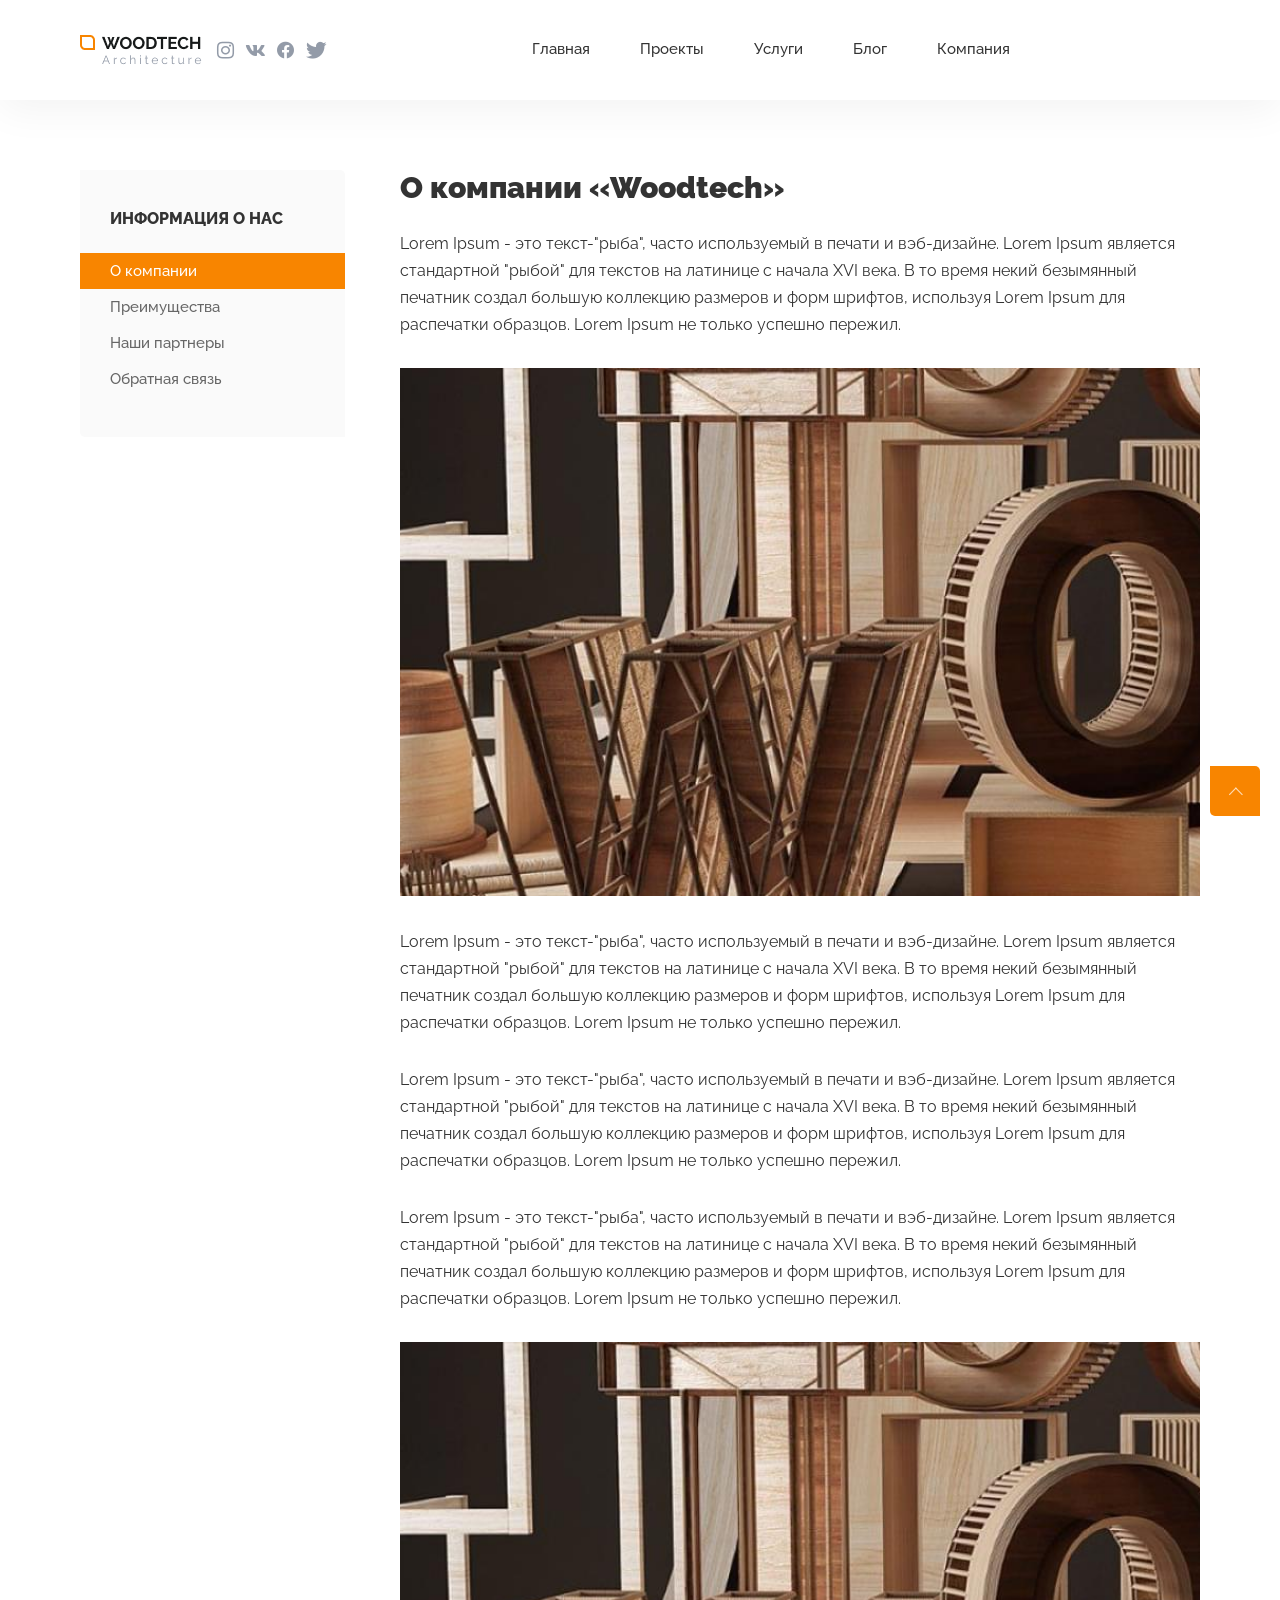
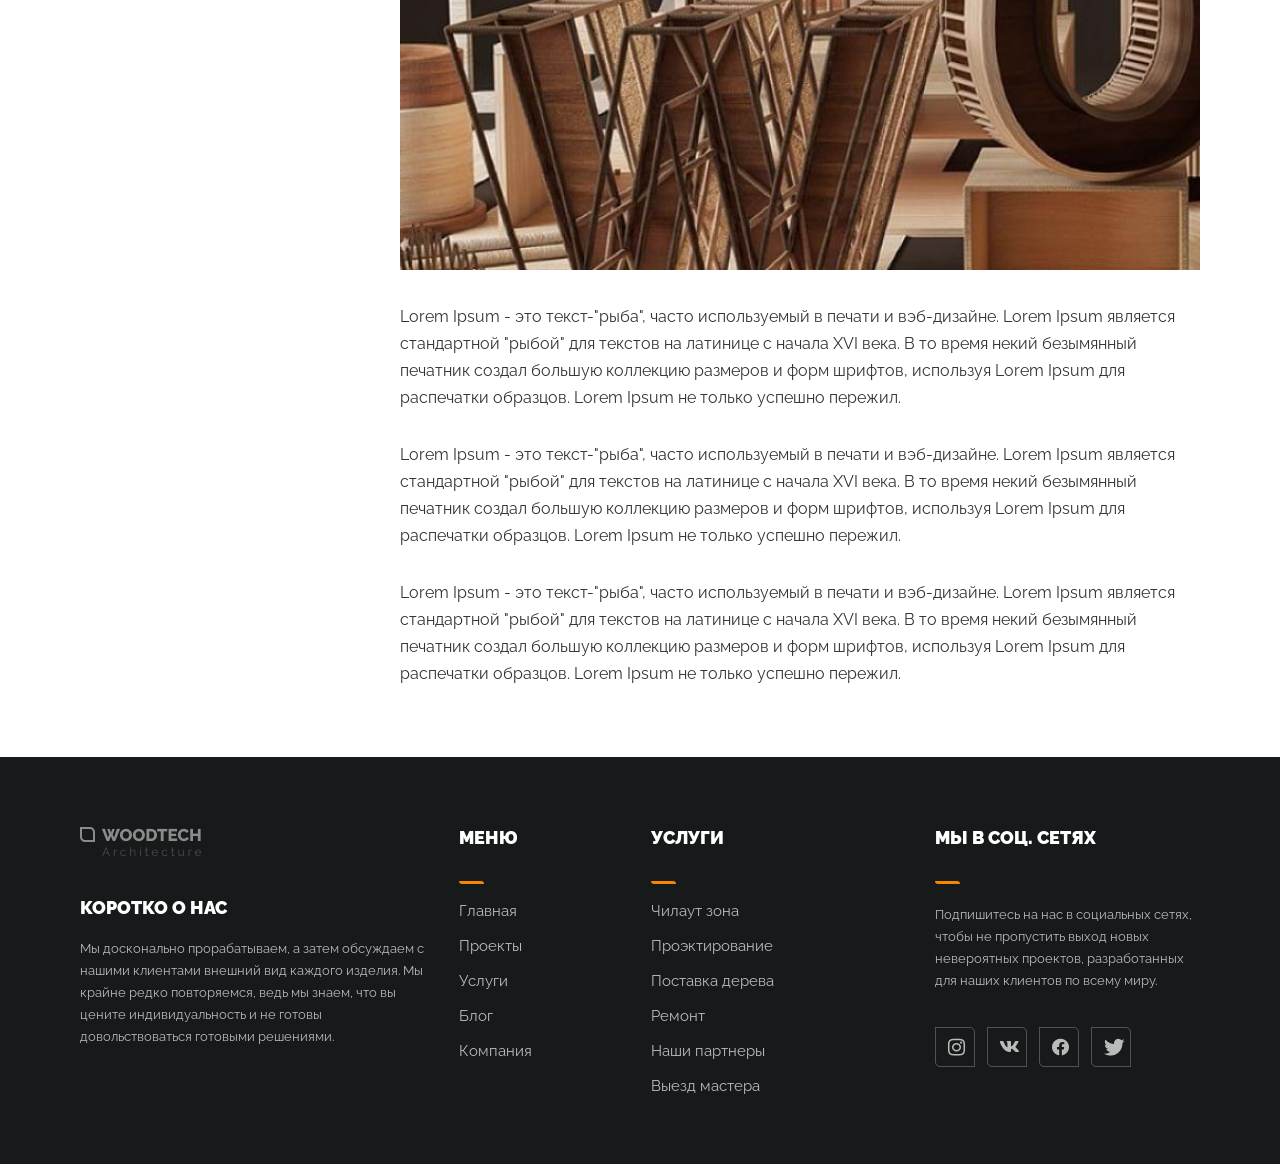
==== about.html @ ebb29dba "Add site" ====
<!DOCTYPE html>
<html lang="ru">

<head>
	<title>О компании</title>
	<meta charset="UTF-8">
	<meta name="format-detection" content="telephone=no">
	<!-- <style>body{opacity: 0;}</style> -->
	<link rel="stylesheet" href="css/style.min.css?_v=20220413204821">
	<link rel="shortcut icon" href="favicon.ico">
	<!-- <meta name="robots" content="noindex, nofollow"> -->
	<meta name="viewport" content="width=device-width, initial-scale=1.0">
</head>

<body>
	<div class="wrapper">
		<header class="header--white">
			<div class="header__container">

				<div class="header__menu menu-header">

					<a href="home.html" class="menu-header__logo">
						<!--<img src="img/logo.png" alt="logo">-->
					</a>

					<nav data-da=".menu__body, 768" class="menu-header__body">
						<ul class="menu-header__list">
							<li><a href="home.html" class="menu-header__link">Главная</a></li>
							<li><a href="project.html" class="menu-header__link">Проекты</a></li>
							<li><a href="services.html" class="menu-header__link">Услуги</a></li>
							<li><a href="blog.html" class="menu-header__link">Блог</a></li>
							<li><a href="about.html" class="menu-header__link">Компания</a></li>
						</ul>
					</nav>

					<div data-da=".menu__body, 479" class="menu-header__social social-menu">
						<a href="#no-scroll" class="social-menu__item _icon-instagram"></a>
						<a href="#no-scroll" class="social-menu__item _icon-vk"></a>
						<a href="#no-scroll" class="social-menu__item _icon-fb"></a>
						<a href="#no-scroll" class="social-menu__item _icon-twit"></a>
					</div>

					<nav class="menu">
						<button type="button" class="menu__burger burger-menu"><span></span></button>
						<div class="menu__body"></div>
					</nav>

				</div>

			</div>
		</header>
		<main class="page page-about">

			<div class="page-about__container _container">

				<div class="page-about__body body-about">

					<aside class="body-about__sidebar sidebar">
						<h3 class="sidebar__title">Информация о нас</h3>
						<ul class="sidebar__list">
							<li class="sidebar__item sidebar__item--active">
								<a href="#no-scroll" class="sidebar__link">О компании</a>
							</li>
							<li class="sidebar__item">
								<a href="benefits.html" class="sidebar__link">Преимущества</a>
							</li>
							<li class="sidebar__item">
								<a href="partners.html" class="sidebar__link">Наши партнеры</a>
							</li>
							<li class="sidebar__item">
								<a href="contacts.html" class="sidebar__link">Обратная связь</a>
							</li>
						</ul>
					</aside>

					<div class="body-about__content content-about">
						<h2 class="content-about__title title">О компании «Woodtech»</h2>
						<p class="content-about__text">
							Lorem Ipsum - это текст-"рыба", часто используемый в печати и вэб-дизайне. Lorem Ipsum является
							стандартной "рыбой" для
							текстов на латинице с начала XVI века. В то время некий безымянный печатник создал большую
							коллекцию размеров и форм
							шрифтов, используя Lorem Ipsum для распечатки образцов. Lorem Ipsum не только успешно пережил.
						</p>
						<div class="content-about__box-img-ibg">
							<img src="img/page-about/01.jpg" alt="photo" class="content-about__img">
						</div>
						<p class="content-about__text">
							Lorem Ipsum - это текст-"рыба", часто используемый в печати и вэб-дизайне. Lorem Ipsum является
							стандартной "рыбой" для
							текстов на латинице с начала XVI века. В то время некий безымянный печатник создал большую
							коллекцию размеров и форм
							шрифтов, используя Lorem Ipsum для распечатки образцов. Lorem Ipsum не только успешно пережил.
						</p>
						<p class="content-about__text">
							Lorem Ipsum - это текст-"рыба", часто используемый в печати и вэб-дизайне. Lorem Ipsum является
							стандартной "рыбой" для
							текстов на латинице с начала XVI века. В то время некий безымянный печатник создал большую
							коллекцию размеров и форм
							шрифтов, используя Lorem Ipsum для распечатки образцов. Lorem Ipsum не только успешно пережил.
						</p>
						<p class="content-about__text">
							Lorem Ipsum - это текст-"рыба", часто используемый в печати и вэб-дизайне. Lorem Ipsum является
							стандартной "рыбой" для
							текстов на латинице с начала XVI века. В то время некий безымянный печатник создал большую
							коллекцию размеров и форм
							шрифтов, используя Lorem Ipsum для распечатки образцов. Lorem Ipsum не только успешно пережил.
						</p>
						<div class="content-about__box-img-ibg">
							<img src="img/page-about/01.jpg" alt="photo" class="content-about__img">
						</div>
						<p class="content-about__text">
							Lorem Ipsum - это текст-"рыба", часто используемый в печати и вэб-дизайне. Lorem Ipsum является
							стандартной "рыбой" для
							текстов на латинице с начала XVI века. В то время некий безымянный печатник создал большую
							коллекцию размеров и форм
							шрифтов, используя Lorem Ipsum для распечатки образцов. Lorem Ipsum не только успешно пережил.
						</p>
						<p class="content-about__text">
							Lorem Ipsum - это текст-"рыба", часто используемый в печати и вэб-дизайне. Lorem Ipsum является
							стандартной "рыбой" для
							текстов на латинице с начала XVI века. В то время некий безымянный печатник создал большую
							коллекцию размеров и форм
							шрифтов, используя Lorem Ipsum для распечатки образцов. Lorem Ipsum не только успешно пережил.
						</p>
						<p class="content-about__text">
							Lorem Ipsum - это текст-"рыба", часто используемый в печати и вэб-дизайне. Lorem Ipsum является
							стандартной "рыбой" для
							текстов на латинице с начала XVI века. В то время некий безымянный печатник создал большую
							коллекцию размеров и форм
							шрифтов, используя Lorem Ipsum для распечатки образцов. Lorem Ipsum не только успешно пережил.
						</p>
					</div>

				</div>

			</div>

		</main>
		<footer class="footer">
			<div class="footer__container">

				<div class="footer__body">

					<div class="footer__content content-footer">
						<a href="home.html" class="content-footer__logo">
							<img src="img/footer/footer-logo.png" alt="logo">
						</a>
						<h3 class="content-footer__title footer-title">
							<a href="about.html" class="content-footer__link">Коротко о нас</a>
						</h3>
						<p class="content-footer__text">
							Мы досконально прорабатываем, а затем обсуждаем с нашими клиентами внешний вид каждого изделия. Мы крайне
							редко повторяемся, ведь мы знаем, что вы цените индивидуальность и не готовы довольствоваться готовыми
							решениями.
						</p>
					</div>

					<div class="footer__menu-block menu-block-footer">
						<div class="menu-block-footer__item item-menu-footer">
							<div data-spollers="992" class="item-menu-footer__spoller spoller-item-footer">

								<div class="spoller-item-footer__item">
									<button class="spoller-item-footer__title footer-title title-decor _icon-arrow-left" type="button" data-spoller>Меню</button>
									<div class="spoller-item-footer__body">

										<nav class="menu-footer">
											<ul class="menu-footer__list">
												<li class="menu-footer__item">
													<a href="home.html" class="menu-footer__link">Главная</a>
												</li>
												<li class="menu-footer__item">
													<a href="project.html" class="menu-footer__link">Проекты</a>
												</li>
												<li class="menu-footer__item">
													<a href="services.html" class="menu-footer__link">Услуги</a>
												</li>
												<li class="menu-footer__item">
													<a href="blog.html" class="menu-footer__link">Блог</a>
												</li>
												<li class="menu-footer__item">
													<a href="about.html" class="menu-footer__link">Компания</a>
												</li>
											</ul>
										</nav>

									</div>
								</div>

								<div class="spoller-item-footer__item">
									<button class="spoller-item-footer__title footer-title title-decor _icon-arrow-left" type="button" data-spoller>Услуги</button>
									<div class="spoller-item-footer__body">

										<nav class="menu-footer">
											<ul class="menu-footer__list">
												<li class="menu-footer__item">
													<a href="readingArea.html" class="menu-footer__link">
														Чилаут зона
													</a>
												</li>
												<li class="menu-footer__item">
													<a href="project.html" class="menu-footer__link">
														Проэктирование
													</a>
												</li>
												<li class="menu-footer__item">
													<a href="#no-scroll" class="menu-footer__link">
														Поставка дерева
													</a>
												</li>
												<li class="menu-footer__item">
													<a href="#no-scroll" class="menu-footer__link">
														Ремонт
													</a>
												</li>
												<li class="menu-footer__item">
													<a href="partners.html" class="menu-footer__link">
														Наши партнеры
													</a>
												</li>
												<li class="menu-footer__item">
													<a href="contacts.html" class="menu-footer__link">
														Выезд мастера
													</a>
												</li>
											</ul>
										</nav>

									</div>
								</div>

							</div>
						</div>
					</div>

					<div class="footer__social social-footer">
						<h3 class="social-footer__title footer-title title-decor">
							<a class="social-footer__link" href="#no-scroll">Мы в соц. сетях</a>
						</h3>
						<p class="social-footer__text">
							Подпишитесь на нас в социальных сетях, чтобы не пропустить выход новых невероятных проектов, разработанных для наших клиентов по всему миру.
						</p>
						<ul class="social-footer__list">
							<li class="social-footer__item">
								<a href="#no-scroll" class="social-footer__link _icon-instagram"></a>
							</li>
							<li class="social-footer__item">
								<a href="#no-scroll" class="social-footer__link _icon-vk"></a>
							</li>
							<li class="social-footer__item">
								<a href="#no-scroll" class="social-footer__link _icon-fb"></a>
							</li>
							<li class="social-footer__item">
								<a href="#no-scroll" class="social-footer__link _icon-twit"></a>
							</li>
						</ul>
					</div>

				</div>

			</div>

			<div class="footer__scroll">
				<a data-goto=".header, .header--white" data-goto-speed="1000" href="#no-scroll" class="scroll-up _icon-arrow-left"></a>
			</div>
		</footer>
	</div>
	<!-- 
<div id="popup" aria-hidden="true" class="popup">
	<div class="popup__wrapper">
		<div class="popup__content">
			<button data-close type="button" class="popup__close">Закрыть</button>
			<div class="popup__text">
			</div>
		</div>
	</div>
</div>
 -->

	<script src="js/app.min.js?_v=20220413204821"></script>
</body>

</html>
---- css/style.min.css ----
@charset "UTF-8";@import url(https://fonts.googleapis.com/css?family=Raleway:300,regular,500,600,700,800,900&display=swap);@import url(https://fonts.googleapis.com/css?family=Roboto:300,700&display=swap);@font-face{font-family:icons;font-display:swap;src:url(../fonts/icons.woff2) format("woff2"),url(../fonts/icons.woff) format("woff");font-weight:400;font-style:normal}.breadcrumbs__list a+span::after,[class*=_icon-]:before{font-family:icons;font-style:normal;font-weight:400;font-variant:normal;text-transform:none;line-height:1;-webkit-font-smoothing:antialiased;-moz-osx-font-smoothing:grayscale}[class*=_icon-]:before{display:block}._icon-arrow-left:before{content:"\e900"}._icon-fb:before{content:"\e901";font-size:1.125rem}._icon-instagram:before{content:"\e902";font-size:1.125rem}._icon-location:before{content:"\e903"}._icon-twit:before{content:"\e904";font-size:1.125rem}._icon-vk:before{content:"\e905";font-size:.6875rem}*{padding:0;margin:0;border:0}*,:after,:before{-webkit-box-sizing:border-box;box-sizing:border-box}body,html{height:100%;min-width:320px}body{color:#333;line-height:1;font-family:Raleway;font-size:.9375rem;-ms-text-size-adjust:100%;-moz-text-size-adjust:100%;-webkit-text-size-adjust:100%;-webkit-font-smoothing:antialiased;-moz-osx-font-smoothing:grayscale}button,input,textarea{font-family:Raleway;font-size:inherit}button{cursor:pointer;color:inherit;background-color:inherit}a{color:inherit}a:link,a:visited{text-decoration:none}a:hover{text-decoration:none}ul li{list-style:none}img{vertical-align:top}h1,h2,h3,h4,h5,h6{font-weight:inherit;font-size:inherit}body{font-weight:400}.lock body{overflow:hidden;-ms-touch-action:none;touch-action:none}.wrapper{min-height:100%;display:-webkit-box;display:-ms-flexbox;display:flex;-webkit-box-orient:vertical;-webkit-box-direction:normal;-ms-flex-direction:column;flex-direction:column;overflow:hidden}.wrapper>main{-webkit-box-flex:1;-ms-flex:1 1 auto;flex:1 1 auto}.wrapper>*{min-width:0}[class*=__container]{max-width:70rem;-webkit-box-sizing:content-box;box-sizing:content-box;margin:0 auto;padding:0 .9375rem}.noUi-target,.noUi-target *{-webkit-touch-callout:none;-webkit-tap-highlight-color:transparent;-webkit-user-select:none;-ms-touch-action:none;touch-action:none;-ms-user-select:none;-moz-user-select:none;user-select:none;-webkit-box-sizing:border-box;box-sizing:border-box}.noUi-target{position:relative}.noUi-base,.noUi-connects{width:100%;height:100%;position:relative;z-index:1}.noUi-connects{overflow:hidden;z-index:0}.noUi-connect,.noUi-origin{will-change:transform;position:absolute;z-index:1;top:0;right:0;height:100%;width:100%;-ms-transform-origin:0 0;-webkit-transform-origin:0 0;-webkit-transform-style:preserve-3d;transform-origin:0 0;-webkit-transform-style:flat;transform-style:flat}.noUi-txt-dir-rtl.noUi-horizontal .noUi-origin{left:0;right:auto}.noUi-vertical .noUi-origin{top:-100%;width:0}.noUi-horizontal .noUi-origin{height:0}.noUi-handle{-webkit-backface-visibility:hidden;backface-visibility:hidden;position:absolute}.noUi-touch-area{height:100%;width:100%}.noUi-state-tap .noUi-connect,.noUi-state-tap .noUi-origin{-webkit-transition:-webkit-transform .3s;transition:-webkit-transform .3s;-o-transition:transform .3s;transition:transform .3s;transition:transform .3s,-webkit-transform .3s}.noUi-state-drag *{cursor:inherit!important}.noUi-horizontal{height:18px}.noUi-horizontal .noUi-handle{width:34px;height:28px;right:-17px;top:-6px}.noUi-vertical{width:18px}.noUi-vertical .noUi-handle{width:28px;height:34px;right:-6px;bottom:-17px}.noUi-txt-dir-rtl.noUi-horizontal .noUi-handle{left:-17px;right:auto}.noUi-target{background:#fafafa;border-radius:4px;border:1px solid #d3d3d3;-webkit-box-shadow:inset 0 1px 1px #f0f0f0,0 3px 6px -5px #bbb;box-shadow:inset 0 1px 1px #f0f0f0,0 3px 6px -5px #bbb}.noUi-connects{border-radius:3px}.noUi-connect{background:#3fb8af}.noUi-draggable{cursor:ew-resize}.noUi-vertical .noUi-draggable{cursor:ns-resize}.noUi-handle{border:1px solid #d9d9d9;border-radius:3px;background:#fff;cursor:default;-webkit-box-shadow:inset 0 0 1px #fff,inset 0 1px 7px #ebebeb,0 3px 6px -3px #bbb;box-shadow:inset 0 0 1px #fff,inset 0 1px 7px #ebebeb,0 3px 6px -3px #bbb}.noUi-active{-webkit-box-shadow:inset 0 0 1px #fff,inset 0 1px 7px #ddd,0 3px 6px -3px #bbb;box-shadow:inset 0 0 1px #fff,inset 0 1px 7px #ddd,0 3px 6px -3px #bbb}.noUi-handle:after,.noUi-handle:before{content:"";display:block;position:absolute;height:14px;width:1px;background:#e8e7e6;left:14px;top:6px}.noUi-handle:after{left:17px}.noUi-vertical .noUi-handle:after,.noUi-vertical .noUi-handle:before{width:14px;height:1px;left:6px;top:14px}.noUi-vertical .noUi-handle:after{top:17px}[disabled] .noUi-connect{background:#b8b8b8}[disabled] .noUi-handle,[disabled].noUi-handle,[disabled].noUi-target{cursor:not-allowed}.noUi-pips,.noUi-pips *{-webkit-box-sizing:border-box;box-sizing:border-box}.noUi-pips{position:absolute;color:#999}.noUi-value{position:absolute;white-space:nowrap;text-align:center}.noUi-value-sub{color:#ccc;font-size:10px}.noUi-marker{position:absolute;background:#ccc}.noUi-marker-sub{background:#aaa}.noUi-marker-large{background:#aaa}.noUi-pips-horizontal{padding:10px 0;height:80px;top:100%;left:0;width:100%}.noUi-value-horizontal{-webkit-transform:translate(-50%,50%);-ms-transform:translate(-50%,50%);transform:translate(-50%,50%)}.noUi-rtl .noUi-value-horizontal{-webkit-transform:translate(50%,50%);-ms-transform:translate(50%,50%);transform:translate(50%,50%)}.noUi-marker-horizontal.noUi-marker{margin-left:-1px;width:2px;height:5px}.noUi-marker-horizontal.noUi-marker-sub{height:10px}.noUi-marker-horizontal.noUi-marker-large{height:15px}.noUi-pips-vertical{padding:0 10px;height:100%;top:0;left:100%}.noUi-value-vertical{-webkit-transform:translate(0,-50%);-ms-transform:translate(0,-50%);transform:translate(0,-50%);padding-left:25px}.noUi-rtl .noUi-value-vertical{-webkit-transform:translate(0,50%);-ms-transform:translate(0,50%);transform:translate(0,50%)}.noUi-marker-vertical.noUi-marker{width:5px;height:2px;margin-top:-1px}.noUi-marker-vertical.noUi-marker-sub{width:10px}.noUi-marker-vertical.noUi-marker-large{width:15px}.noUi-tooltip{display:block;position:absolute;border:1px solid #d9d9d9;border-radius:3px;background:#fff;color:#000;padding:5px;text-align:center;white-space:nowrap}.noUi-horizontal .noUi-tooltip{-webkit-transform:translate(-50%,0);-ms-transform:translate(-50%,0);transform:translate(-50%,0);left:50%;bottom:120%}.noUi-vertical .noUi-tooltip{-webkit-transform:translate(0,-50%);-ms-transform:translate(0,-50%);transform:translate(0,-50%);top:50%;right:120%}.noUi-horizontal .noUi-origin>.noUi-tooltip{-webkit-transform:translate(50%,0);-ms-transform:translate(50%,0);transform:translate(50%,0);left:auto;bottom:10px}.noUi-vertical .noUi-origin>.noUi-tooltip{-webkit-transform:translate(0,-18px);-ms-transform:translate(0,-18px);transform:translate(0,-18px);top:auto;right:28px}[data-showmore-button] span:last-child{display:none}._showmore-active [data-showmore-button] span{display:none}._showmore-active [data-showmore-button] span:last-child{display:block}[class*=-ibg]{position:relative}[class*=-ibg] img{position:absolute;width:100%;height:100%;top:0;left:0;-o-object-fit:cover;object-fit:cover}[class*=-ibg_contain] img{-o-object-fit:contain;object-fit:contain}._watcher-view.content-readArea__title{-webkit-transition:all 1s ease 0s;-o-transition:all 1s ease 0s;transition:all 1s ease 0s;-webkit-transform:translate(0,0);-ms-transform:translate(0,0);transform:translate(0,0);opacity:1}.body-content__text,.info-executor,.summary-executor{-webkit-transition:all 1s ease 0s;-o-transition:all 1s ease 0s;transition:all 1s ease 0s;-webkit-transform:translate(0,100px);-ms-transform:translate(0,100px);transform:translate(0,100px);opacity:0}._watcher-view.body-content__text,._watcher-view.info-executor,._watcher-view.summary-executor{-webkit-transition:all 1s ease 0s;-o-transition:all 1s ease 0s;transition:all 1s ease 0s;-webkit-transform:translate(0,0);-ms-transform:translate(0,0);transform:translate(0,0);opacity:1}.dots{display:-webkit-box;display:-ms-flexbox;display:flex}.dots span{width:.3125rem;height:.3125rem;border-radius:50%;background-color:#f88500}.dots span:not(:last-child){margin:0 .625rem 0 0}.date-blog{display:inline-block;position:absolute;top:10px;left:10px;padding:.3125rem .625rem;border-radius:0 .3125rem 0 .3125rem;background-color:#f88500;color:#fff}.footer-title{font-size:1.125rem;line-height:1.1666666667;font-weight:900;text-transform:uppercase;color:#fff;margin-bottom:1.1111111111em}.title-decor{position:relative;padding-bottom:2em}.title-decor::after{content:"";position:absolute;left:0;bottom:0;width:1.5625rem;height:.1875rem;background-color:#f88500;border-radius:0 .3125rem}.scroll-up{position:fixed;z-index:4;background-color:#f88500;right:1.25rem;bottom:9.3198992443%;border-radius:0 .3125rem;display:-webkit-box;display:-ms-flexbox;display:flex;-webkit-box-pack:center;-ms-flex-pack:center;justify-content:center;-webkit-box-align:center;-ms-flex-align:center;align-items:center}.scroll-up:hover._icon-arrow-left::before{-webkit-animation:arrowUp .8s infinite linear;animation:arrowUp .8s infinite linear}@-webkit-keyframes arrowUp{0%{-webkit-transform:rotate(90deg) translate(0,0);transform:rotate(90deg) translate(0,0)}50%{-webkit-transform:rotate(90deg) translate(-5px,0);transform:rotate(90deg) translate(-5px,0)}100%{-webkit-transform:rotate(90deg) translate(0,0);transform:rotate(90deg) translate(0,0)}}@keyframes arrowUp{0%{-webkit-transform:rotate(90deg) translate(0,0);transform:rotate(90deg) translate(0,0)}50%{-webkit-transform:rotate(90deg) translate(-5px,0);transform:rotate(90deg) translate(-5px,0)}100%{-webkit-transform:rotate(90deg) translate(0,0);transform:rotate(90deg) translate(0,0)}}.scroll-up._icon-arrow-left::before{-webkit-transform:rotate(90deg);-ms-transform:rotate(90deg);transform:rotate(90deg)}.breadcrumbs{line-height:2;color:#ccc;white-space:nowrap;overflow:auto}.breadcrumbs__list{display:-webkit-box;display:-ms-flexbox;display:flex}.breadcrumbs__list a+span::after{content:"\e900";display:inline-block;font-size:.5rem;-webkit-transform:rotate(-180deg);-ms-transform:rotate(-180deg);transform:rotate(-180deg);margin:0 1.25em}.breadcrumbs__list span{display:-webkit-box;display:-ms-flexbox;display:flex;-webkit-box-align:center;-ms-flex-align:center;align-items:center}.breadcrumbs__item{display:-webkit-box;display:-ms-flexbox;display:flex}.breadcrumbs__link{font-weight:600}.breadcrumbs__current{font-weight:700;color:#888}.breadcrumbs .breadcrumbs__link{text-decoration:underline}.title{font-size:1.5rem;line-height:1.1666666667;font-weight:900;text-transform:uppercase}.slide-blog{display:-webkit-box;display:-ms-flexbox;display:flex;-webkit-box-orient:vertical;-webkit-box-direction:normal;-ms-flex-direction:column;flex-direction:column;min-height:27.5rem;padding:.9375rem;border:1px solid #eee;border-radius:0 .3125rem}.slide-blog__img-box-ibg{display:block;margin-bottom:1.5333333333em;padding-bottom:64%}.slide-blog__img{border-radius:0 .3125rem}.content-slide-blog{display:-webkit-box;display:-ms-flexbox;display:flex;-webkit-box-orient:vertical;-webkit-box-direction:normal;-ms-flex-direction:column;flex-direction:column;height:100%}.content-slide-blog__title{font-size:1.125rem;line-height:1.2222222222;font-weight:800;text-transform:uppercase;margin-bottom:.9444444444em;-webkit-transition:color .3s ease 0s;-o-transition:color .3s ease 0s;transition:color .3s ease 0s;position:relative;padding-left:.625rem}.content-slide-blog__title::before{content:"";left:0;position:absolute;width:.1875rem;height:100%;background-color:#f88500}.content-slide-blog__text{line-height:1.6;margin-bottom:.3333333333em;-webkit-box-flex:1;-ms-flex:1 1 auto;flex:1 1 auto}.content-slide-blog .content-slide-blog__more{font-weight:800;line-height:1.7333333333;text-decoration:underline;-webkit-transition:color .3s ease 0s;-o-transition:color .3s ease 0s;transition:color .3s ease 0s}.pagination{display:-webkit-box;display:-ms-flexbox;display:flex;-webkit-box-pack:center;-ms-flex-pack:center;justify-content:center;-webkit-box-align:center;-ms-flex-align:center;align-items:center}.pagination__next,.pagination__prev{color:#c4c4c4;line-height:1.2;font-weight:600}.pagination__list{display:-webkit-box;display:-ms-flexbox;display:flex;margin:0 1.5625rem}.pagination__item:not(:last-child){margin:0 .625rem 0 0}.pagination__link{display:-webkit-box;display:-ms-flexbox;display:flex;-webkit-box-pack:center;-ms-flex-pack:center;justify-content:center;-webkit-box-align:center;-ms-flex-align:center;align-items:center;font-family:Roboto;width:2.25rem;height:2.25rem;font-weight:500;color:#666;border-radius:0 .3125rem}.pagination__link--active{background-color:#f88500;color:#fff}.sidebar{display:-webkit-box;display:-ms-flexbox;display:flex;-webkit-box-orient:vertical;-webkit-box-direction:normal;-ms-flex-direction:column;flex-direction:column;-webkit-box-flex:0;-ms-flex:0 0 16.5625rem;flex:0 0 16.5625rem;background-color:#fafafa;border-radius:0 .3125rem;height:13.2489040429%;padding:2.5rem 0}.sidebar__title{font-size:1rem;line-height:1.125;font-weight:800;color:#333;text-transform:uppercase;padding:0 1.875rem;margin-bottom:1.5625em}.sidebar__item{padding:.625rem 1.875rem;color:#666}.sidebar__item--active{color:#fff;background-color:#f88500}.sidebar__link{display:block;line-height:1.0666666667;font-weight:500}.header{z-index:5}.header__menu{padding:.625rem .9375rem;margin:0 -.9375rem;-webkit-box-align:center;-ms-flex-align:center;align-items:center;min-height:6.25rem}.menu-header{display:-webkit-box;display:-ms-flexbox;display:flex;-webkit-box-pack:justify;-ms-flex-pack:justify;justify-content:space-between}.menu-header__logo{width:7.625rem;height:1.875rem;background:url(../img/logo.png) no-repeat center}.menu-header__body{-webkit-box-flex:1;-ms-flex:1 1 auto;flex:1 1 auto}.menu-header__list{display:-webkit-box;display:-ms-flexbox;display:flex;-webkit-box-pack:center;-ms-flex-pack:center;justify-content:center;-ms-flex-wrap:wrap;flex-wrap:wrap;row-gap:.625rem;color:#fff}.menu-header__link{padding:.4375rem .9375rem;font-weight:500;line-height:1.1742857143;-webkit-transition:background-color .3s ease 0s;-o-transition:background-color .3s ease 0s;transition:background-color .3s ease 0s;border-radius:0 .3125rem 0 .3125rem}.menu-header__link--sub{display:none}.menu-header__social{display:-webkit-box;display:-ms-flexbox;display:flex;-webkit-box-flex:0;-ms-flex:0 1 134px;flex:0 1 134px;min-height:2.0625rem;padding:.46875rem .9375rem;color:rgba(255,255,255,.75);background-color:rgba(196,196,196,.25);border-radius:4.375rem;-webkit-box-align:center;-ms-flex-align:center;align-items:center;gap:.75rem}.burger-menu{display:none}.header--white{background-color:#fff;-webkit-box-shadow:0 10px 40px rgba(0,0,0,.05);box-shadow:0 10px 40px rgba(0,0,0,.05);position:fixed;top:0;left:0;width:100%;z-index:50}.header--white .menu-header__logo{background:url(../img/logo-black.png) no-repeat center}.header--white .menu-header__social{color:rgba(111,122,139,.75);background-color:unset}.header--white .menu-header .menu__burger span,.header--white .menu-header .menu__burger::after,.header--white .menu-header .menu__burger::before{content:"";background-color:#111}.footer{background-color:#171a1a;color:rgba(255,255,255,.7)}.footer__body{display:-webkit-box;display:-ms-flexbox;display:flex}.content-footer{-webkit-box-flex:0;-ms-flex:0 0 21.5rem;flex:0 0 21.5rem}.content-footer__logo{display:block}.content-footer__text{font-size:.8125rem;line-height:1.6923076923}.menu-block-footer{-webkit-box-flex:1;-ms-flex:1 1 auto;flex:1 1 auto}.spoller-item-footer{display:-webkit-box;display:-ms-flexbox;display:flex;gap:1.375rem}.spoller-item-footer__item{-webkit-box-flex:0;-ms-flex:0 1 10.625rem;flex:0 1 10.625rem}.spoller-item-footer__title{font-size:1.125rem;line-height:1.1666666667;font-weight:900;text-transform:uppercase;color:#fff}.spoller-item-footer__title._icon-arrow-left::before{display:none;-webkit-transform:rotate(270deg);-ms-transform:rotate(270deg);transform:rotate(270deg);-webkit-transition:-webkit-transform .3s ease 0s;transition:-webkit-transform .3s ease 0s;-o-transition:transform .3s ease 0s;transition:transform .3s ease 0s;transition:transform .3s ease 0s,-webkit-transform .3s ease 0s}.spoller-item-footer__title._spoller-active._icon-arrow-left::before{-webkit-transition:-webkit-transform .3s ease 0s;transition:-webkit-transform .3s ease 0s;-o-transition:transform .3s ease 0s;transition:transform .3s ease 0s;transition:transform .3s ease 0s,-webkit-transform .3s ease 0s;-webkit-transform:rotate(90deg);-ms-transform:rotate(90deg);transform:rotate(90deg)}.menu-footer__item:not(:last-child){margin:0 0 1.3333333333em 0}.menu-footer__link{-webkit-transition:all .3s ease 0s;-o-transition:all .3s ease 0s;transition:all .3s ease 0s}.social-footer{-webkit-box-flex:0;-ms-flex:0 1 16.5625rem;flex:0 1 16.5625rem}.social-footer__text{font-size:.8125rem;line-height:1.6923076923;margin-bottom:2.6923076923em}.social-footer__list{display:-webkit-box;display:-ms-flexbox;display:flex;gap:.75rem}.social-footer__item{display:-webkit-box;display:-ms-flexbox;display:flex;-webkit-box-align:center;-ms-flex-align:center;align-items:center;width:40px;height:40px;padding:12px;border:1px solid rgba(255,255,255,.25);border-radius:0 .3125rem;-webkit-transition:all .3s ease 0s;-o-transition:all .3s ease 0s;transition:all .3s ease 0s;cursor:pointer}.button{display:inline-block;padding:.75rem 1.875rem;background-color:#f88500;color:#fff;text-transform:uppercase;font-weight:800;line-height:1.4285714286;border-radius:0 .3125rem 0 .3125rem;-webkit-transition:background-color .3s ease 0s;-o-transition:background-color .3s ease 0s;transition:background-color .3s ease 0s}.button._fw{width:100%}.dots{display:-webkit-box;display:-ms-flexbox;display:flex}.dots span{width:.3125rem;height:.3125rem;border-radius:50%;background-color:#f88500}.dots span:not(:last-child){margin:0 .625rem 0 0}.date-blog{display:inline-block;position:absolute;top:10px;left:10px;padding:.3125rem .625rem;border-radius:0 .3125rem 0 .3125rem;background-color:#f88500;color:#fff}.footer-title{font-size:1.125rem;line-height:1.1666666667;font-weight:900;text-transform:uppercase;color:#fff;margin-bottom:1.1111111111em}.title-decor{position:relative;padding-bottom:2em}.title-decor::after{content:"";position:absolute;left:0;bottom:0;width:1.5625rem;height:.1875rem;background-color:#f88500;border-radius:0 .3125rem}.scroll-up{position:fixed;z-index:4;background-color:#f88500;right:1.25rem;bottom:9.3198992443%;border-radius:0 .3125rem;display:-webkit-box;display:-ms-flexbox;display:flex;-webkit-box-pack:center;-ms-flex-pack:center;justify-content:center;-webkit-box-align:center;-ms-flex-align:center;align-items:center}.scroll-up:hover._icon-arrow-left::before{-webkit-animation:arrowUp .8s infinite linear;animation:arrowUp .8s infinite linear}@keyframes arrowUp{0%{-webkit-transform:rotate(90deg) translate(0,0);transform:rotate(90deg) translate(0,0)}50%{-webkit-transform:rotate(90deg) translate(-5px,0);transform:rotate(90deg) translate(-5px,0)}100%{-webkit-transform:rotate(90deg) translate(0,0);transform:rotate(90deg) translate(0,0)}}.scroll-up._icon-arrow-left::before{-webkit-transform:rotate(90deg);-ms-transform:rotate(90deg);transform:rotate(90deg)}.breadcrumbs{line-height:2;color:#ccc;white-space:nowrap;overflow:auto}.breadcrumbs__list{display:-webkit-box;display:-ms-flexbox;display:flex}.breadcrumbs__list a+span::after{content:"\e900";display:inline-block;font-size:.5rem;-webkit-transform:rotate(-180deg);-ms-transform:rotate(-180deg);transform:rotate(-180deg);margin:0 1.25em}.breadcrumbs__list span{display:-webkit-box;display:-ms-flexbox;display:flex;-webkit-box-align:center;-ms-flex-align:center;align-items:center}.breadcrumbs__item{display:-webkit-box;display:-ms-flexbox;display:flex}.breadcrumbs__link{font-weight:600}.breadcrumbs__current{font-weight:700;color:#888}.breadcrumbs .breadcrumbs__link{text-decoration:underline}.title{font-size:1.5rem;line-height:1.1666666667;font-weight:900;text-transform:uppercase}.slide-blog{display:-webkit-box;display:-ms-flexbox;display:flex;-webkit-box-orient:vertical;-webkit-box-direction:normal;-ms-flex-direction:column;flex-direction:column;min-height:27.5rem;padding:.9375rem;border:1px solid #eee;border-radius:0 .3125rem}.slide-blog__img-box-ibg{display:block;margin-bottom:1.5333333333em;padding-bottom:64%}.slide-blog__img{border-radius:0 .3125rem}.content-slide-blog{display:-webkit-box;display:-ms-flexbox;display:flex;-webkit-box-orient:vertical;-webkit-box-direction:normal;-ms-flex-direction:column;flex-direction:column;height:100%}.content-slide-blog__title{font-size:1.125rem;line-height:1.2222222222;font-weight:800;text-transform:uppercase;margin-bottom:.9444444444em;-webkit-transition:color .3s ease 0s;-o-transition:color .3s ease 0s;transition:color .3s ease 0s;position:relative;padding-left:.625rem}.content-slide-blog__title::before{content:"";left:0;position:absolute;width:.1875rem;height:100%;background-color:#f88500}.content-slide-blog__text{line-height:1.6;margin-bottom:.3333333333em;-webkit-box-flex:1;-ms-flex:1 1 auto;flex:1 1 auto}.content-slide-blog .content-slide-blog__more{font-weight:800;line-height:1.7333333333;text-decoration:underline;-webkit-transition:color .3s ease 0s;-o-transition:color .3s ease 0s;transition:color .3s ease 0s}.pagination{display:-webkit-box;display:-ms-flexbox;display:flex;-webkit-box-pack:center;-ms-flex-pack:center;justify-content:center;-webkit-box-align:center;-ms-flex-align:center;align-items:center}.pagination__next,.pagination__prev{color:#c4c4c4;line-height:1.2;font-weight:600}.pagination__list{display:-webkit-box;display:-ms-flexbox;display:flex;margin:0 1.5625rem}.pagination__item:not(:last-child){margin:0 .625rem 0 0}.pagination__link{display:-webkit-box;display:-ms-flexbox;display:flex;-webkit-box-pack:center;-ms-flex-pack:center;justify-content:center;-webkit-box-align:center;-ms-flex-align:center;align-items:center;font-family:Roboto;width:2.25rem;height:2.25rem;font-weight:500;color:#666;border-radius:0 .3125rem}.pagination__link--active{background-color:#f88500;color:#fff}.sidebar{display:-webkit-box;display:-ms-flexbox;display:flex;-webkit-box-orient:vertical;-webkit-box-direction:normal;-ms-flex-direction:column;flex-direction:column;-webkit-box-flex:0;-ms-flex:0 0 16.5625rem;flex:0 0 16.5625rem;background-color:#fafafa;border-radius:0 .3125rem;height:13.2489040429%;padding:2.5rem 0}.sidebar__title{font-size:1rem;line-height:1.125;font-weight:800;color:#333;text-transform:uppercase;padding:0 1.875rem;margin-bottom:1.5625em}.sidebar__item{padding:.625rem 1.875rem;color:#666}.sidebar__item--active{color:#fff;background-color:#f88500}.sidebar__link{display:block;line-height:1.0666666667;font-weight:500}.page-home{min-height:40.625rem;margin:-100px 0 0 0}.page-home__slider{position:relative}.slide-page-home{padding:.625rem;background-color:#202328;max-height:40.625rem;position:relative}.slide-page-home__bg{width:100%;max-height:630px;background-size:cover;border-radius:20px}.slide-page-home__content{position:absolute;top:192px;color:#fff;max-width:26.5625rem}.slide-page-home__title{line-height:1.1724137931;font-weight:300;margin-bottom:.2586206897em}.slide-page-home__sub-title{display:inline-block;padding:.4375rem 1rem;font-size:.9375rem;font-weight:500;line-height:1.2;background-color:#f88500;border-radius:0 .3125rem 0 .3125rem;margin-bottom:1.6666666667em}.slide-page-home__text{background:rgba(32,35,40,.9);line-height:1.7142857143;padding:.9375rem 1.375rem;border-radius:0 .625rem 0 .625rem}.controll-page-home{position:absolute;right:0;bottom:.625rem;z-index:3;padding:.9375rem 2.3125rem .625rem;background-color:#202328;border-radius:.625rem 0 0 0;display:-webkit-box;display:-ms-flexbox;display:flex;-webkit-box-align:center;-ms-flex-align:center;align-items:center;-webkit-column-gap:2.5rem;-moz-column-gap:2.5rem;column-gap:2.5rem}.controll-page-home__scroll-bar{height:5px;background-color:rgba(0,0,0,.2);border-radius:5px;cursor:pointer}.controll-page-home__scroll-bar .swiper-scrollbar-drag{height:100%;background-color:#000;border-radius:5px}.controll-page-home__navigation{display:-webkit-box;display:-ms-flexbox;display:flex;-webkit-box-pack:justify;-ms-flex-pack:justify;justify-content:space-between;-webkit-box-align:center;-ms-flex-align:center;align-items:center;-webkit-box-flex:0;-ms-flex:0 1 3.75rem;flex:0 1 3.75rem}.fraction-controll{font-family:Roboto;display:-webkit-box;display:-ms-flexbox;display:flex;-webkit-box-align:end;-ms-flex-align:end;align-items:flex-end;font-size:.9375rem;line-height:1.2;font-weight:300;color:#353941}.fraction-controll__current{font-size:1.25rem;color:#818b9d;padding-right:.625rem}.fraction-controll__all{font-size:1.0625rem;color:#59606c;padding-left:.625rem}.navigation-page-home ._icon-arrow-left::before{font-size:1.25rem}.navigation-page-home__next,.navigation-page-home__prev{color:#ccc;cursor:pointer}.navigation-page-home__prev{-webkit-transform:rotate(180deg);-ms-transform:rotate(180deg);transform:rotate(180deg)}.navigation-page-home .swiper-button-disabled{color:#4d4b4b}.trust{background-color:#171a1a;color:#6f7a8b}.trust__body{display:-webkit-box;display:-ms-flexbox;display:flex;-webkit-box-pack:justify;-ms-flex-pack:justify;justify-content:space-between;-webkit-box-align:center;-ms-flex-align:center;align-items:center}.trust__difference{-webkit-box-flex:0;-ms-flex:0 1 43.75rem;flex:0 1 43.75rem}.trust__address{-webkit-box-flex:0;-ms-flex:0 0 22.5rem;flex:0 0 22.5rem}.difference-trust__title{display:inline-block;font-size:1.125rem;line-height:1.1666666667;text-transform:uppercase;font-weight:900;padding-bottom:.8333333333em;border-bottom:1px solid #2d3038;margin-bottom:.8888888889em}.difference-trust__columns{display:-webkit-box;display:-ms-flexbox;display:flex;-webkit-box-pack:justify;-ms-flex-pack:justify;justify-content:space-between;gap:20px}.difference-trust__column{display:-webkit-box;display:-ms-flexbox;display:flex;-webkit-box-orient:vertical;-webkit-box-direction:normal;-ms-flex-direction:column;flex-direction:column;-webkit-box-flex:0;-ms-flex:0 1 13.75rem;flex:0 1 13.75rem;row-gap:10px}.difference-trust__item{line-height:1.0666666667}.difference-trust__item span{font-family:Roboto;font-weight:700;margin-right:.3125rem}.address-trust{text-align:right}.address-trust__text{line-height:1.5333333333}.address-trust__phone{display:block;font-family:Roboto;font-size:1.75rem;line-height:1.6428571429;font-weight:300;color:#fff}.address-trust__phone:not(:last-child){margin-bottom:.5357142857em}.work{position:relative;background-color:#fafafa}.work__top-bg{background-color:#202328}.work__top{display:-webkit-box;display:-ms-flexbox;display:flex;-webkit-box-flex:0;-ms-flex:0 1 50%;flex:0 1 50%}.work__bottom{min-height:23.75rem}.top-work{display:-webkit-box;display:-ms-flexbox;display:flex;-webkit-box-flex:1;-ms-flex:1 1 50%;flex:1 1 50%;-webkit-box-pack:space-evenly;-ms-flex-pack:space-evenly;justify-content:space-evenly;gap:20px}.top-work__text{color:#fff;text-align:right;-webkit-box-flex:0;-ms-flex:0 1 26.1875rem;flex:0 1 26.1875rem;line-height:1.6;-webkit-transition:all 1s ease 0s;-o-transition:all 1s ease 0s;transition:all 1s ease 0s;-webkit-transform:translate(-25%,0);-ms-transform:translate(-25%,0);transform:translate(-25%,0);opacity:0}.top-work__text._watcher-view{-webkit-transition:all 1s ease 0s;-o-transition:all 1s ease 0s;transition:all 1s ease 0s;-webkit-transform:translate(0,0);-ms-transform:translate(0,0);transform:translate(0,0);opacity:1}.top-work__line{width:1px;background-color:#fff}.top-work__content{font-weight:800;-webkit-box-flex:0;-ms-flex:0 1 26.125rem;flex:0 1 26.125rem;-webkit-transition:all 1s ease 0s;-o-transition:all 1s ease 0s;transition:all 1s ease 0s;-webkit-transform:translate(25%,0);-ms-transform:translate(25%,0);transform:translate(25%,0);opacity:0}.top-work__content._watcher-view{-webkit-transition:all 1s ease 0s;-o-transition:all 1s ease 0s;transition:all 1s ease 0s;-webkit-transform:translate(0,0);-ms-transform:translate(0,0);transform:translate(0,0);opacity:1}.top-work__subtitle{display:inline-block;font-size:1rem;line-height:1.1875;color:#f88500;text-transform:uppercase;margin-bottom:.625em}.top-work__title{font-size:1.8125rem;line-height:1.2413793103;color:#fff}.bottom-work__cards{display:-webkit-box;display:-ms-flexbox;display:flex;margin-top:-6.9375rem;margin-bottom:3em;-ms-flex-wrap:wrap;flex-wrap:wrap;gap:20px}.bottom-work__card{display:-webkit-box;display:-ms-flexbox;display:flex;-webkit-box-orient:vertical;-webkit-box-direction:normal;-ms-flex-direction:column;flex-direction:column;min-height:21.3125rem;border-bottom:3px solid #e4e6e8;-webkit-transition:border-bottom .5s ease 0s;-o-transition:border-bottom .5s ease 0s;transition:border-bottom .5s ease 0s}.bottom-work__button{display:block;margin:0 auto}.card-bottom-work{cursor:pointer;-webkit-box-flex:1;-ms-flex:1 1 22.5rem;flex:1 1 22.5rem}.card-bottom-work__box-img{padding-bottom:55.5555555556%;position:relative}.card-bottom-work__box-img::after,.card-bottom-work__box-img::before{-webkit-transition:opacity .5s ease 0s;-o-transition:opacity .5s ease 0s;transition:opacity .5s ease 0s;content:"";opacity:0;position:absolute;height:1.25rem;width:1.25rem;background-color:inherit;z-index:2}.card-bottom-work__box-img::before{top:1.25rem;left:1.25rem;border-top:1px solid #fff;border-left:1px solid #fff}.card-bottom-work__box-img::after{bottom:1.25rem;right:1.25rem;border-top:1px solid #fff;border-left:1px solid #fff;-webkit-transform:rotate(180deg);-ms-transform:rotate(180deg);transform:rotate(180deg)}.card-bottom-work__content{-webkit-box-flex:1;-ms-flex:1 1 100%;flex:1 1 100%}.content-card-bottom{padding:1.5625rem;background-color:#fff;font-weight:700}.content-card-bottom__location{display:-webkit-box;display:-ms-flexbox;display:flex;-webkit-box-align:center;-ms-flex-align:center;align-items:center;line-height:1.6;color:#989da5;margin-bottom:.3333333333em}.content-card-bottom__location._icon-location::before{font-size:1rem;color:#f88500;margin-right:.7333333333em}.content-card-bottom__text{font-size:1.25rem;line-height:1.25}.shot__inner{display:-webkit-box;display:-ms-flexbox;display:flex;-webkit-box-pack:justify;-ms-flex-pack:justify;justify-content:space-between;padding:.9375rem}.shot__content{-webkit-box-flex:0;-ms-flex:0 1 49%;flex:0 1 49%}.photo-shot{-webkit-box-flex:0;-ms-flex:0 1 27.5rem;flex:0 1 27.5rem}.photo-shot__box{padding-bottom:120.4545454545%}.photo-shot__box::before{content:"";position:absolute;left:-15px;top:-15px;width:14.6875rem;height:17.5rem;background-color:rgba(32,35,40,.1)}.label-photo{font-family:Roboto;display:-webkit-box;display:-ms-flexbox;display:flex;-webkit-box-align:center;-ms-flex-align:center;align-items:center;min-width:54.5454545455%;background-color:#202328;color:#fff;border-radius:0 .3125rem;opacity:.8;gap:10px;position:absolute;right:-1.5625rem;bottom:11.320754717%}.label-photo__year{font-size:3.25rem;line-height:1.1730769231}.label-photo__text{font-size:1.3125rem;line-height:1.1904761905}.content-shot__subtitle{font-size:1rem;color:#f88500;text-transform:uppercase;font-weight:800;line-height:1.1875;margin-bottom:.3125em}.content-shot__title{font-size:1.8125rem;line-height:1.1724137931;font-weight:800;color:#333;margin-bottom:.9310344828em}.content-shot__dots{margin-bottom:1.8666666667em}.content-shot__text{line-height:1.6;margin-bottom:2.3333333333em}.content-shot__columns{display:-webkit-box;display:-ms-flexbox;display:flex;gap:1.25rem}.content-shot__column{-webkit-box-flex:0;-ms-flex:0 1 16.625rem;flex:0 1 16.625rem}.column-content-shot{display:-webkit-box;display:-ms-flexbox;display:flex;-webkit-box-orient:vertical;-webkit-box-direction:normal;-ms-flex-direction:column;flex-direction:column}.column-content-shot__title{font-size:1.1875rem;font-weight:800;line-height:1.1578947368;position:relative;padding-left:3.875rem;margin-bottom:1.4736842105em}.column-content-shot__title::after,.column-content-shot__title::before{content:"";position:absolute;left:0}.column-content-shot__title::after{left:0;bottom:-.8125rem;width:100%;height:.0625rem;background-color:#e7e7e8}.column-content-shot__title--eco::before{width:3.25rem;height:1.9375rem;background:url(../img/page-shot/eco.svg) center/cover;top:.625rem;-webkit-transform:rotate(-20deg);-ms-transform:rotate(-20deg);transform:rotate(-20deg)}.column-content-shot__title--wood{padding-left:3.25rem}.column-content-shot__title--wood::before{top:.3125rem;width:2.5rem;height:2.5rem;background:url(../img/page-shot/wood.svg) 0 0 no-repeat}.column-content-shot__text{line-height:1.6;margin-bottom:.6666666667em;-webkit-box-flex:1;-ms-flex:1 1 auto;flex:1 1 auto}.column-content-shot__more{font-weight:800;line-height:1.6666666667}.column-content-shot__more:link:hover{text-decoration:underline}.partners{min-height:23.9375rem}.partners__bg{background:url(../img/section-partners/bg.jpg) center/cover no-repeat;position:relative;min-height:23.9375rem}.partners__bg::after{content:"";position:absolute;width:100%;height:100%;background-color:rgba(32,35,40,.9);z-index:2;top:0;left:0}.body-partners{position:relative;z-index:3}.body-partners__title{font-size:1.8125rem;line-height:1.1724137931;font-weight:800;color:#fff;text-align:center;-webkit-box-flex:1;-ms-flex:1 1 auto;flex:1 1 auto;margin-bottom:1.5517241379em}.body-partners__items{display:-ms-grid;display:grid;grid-template-columns:repeat(auto-fill,minmax(265px,1fr));gap:1.25rem}.item-partners{display:-webkit-box;display:-ms-flexbox;display:flex;-webkit-box-orient:vertical;-webkit-box-direction:normal;-ms-flex-direction:column;flex-direction:column;text-align:center;font-size:14px}.item-partners__logo{min-height:65px;margin-bottom:1.3333333333em}.item-partners__text{color:#fff;line-height:1.6}.item-partners__text span{font-weight:800;color:#f88500}.blog__title{font-size:1.8125rem;font-weight:800;line-height:1.1724137931;text-align:center}.slider-blog__pagination{text-align:center;cursor:pointer}.slider-blog__pagination .swiper-pagination-bullet{display:inline-block;width:1.5625rem;height:.3125rem;background-color:#e4e6e8;border-radius:0 .3125rem}.slider-blog__pagination .swiper-pagination-bullet:not(:last-child){margin:0 .625rem 0 0}.slider-blog__pagination .swiper-pagination-bullet-active{background-color:#f88500}.panoramic__breadcrumbs{margin-bottom:1.6666666667em}.panoramic__slider{margin-bottom:.3125rem}.slide-panoramic{width:70rem}.slide-panoramic__box-ibg{display:block;padding-bottom:56.25%}.slide-preview-panoramic{width:139px;border:2px solid #6f7a8b;opacity:.7}.slide-preview-panoramic.swiper-slide-thumb-active{opacity:1;border:none}.slide-preview-panoramic__box-ibg{display:block;padding-bottom:52.94%}.content-readArea{color:#333}.content-readArea__title{text-align:center;line-height:1.1666666667;font-weight:800;margin-bottom:1.6666666667em;-webkit-transition:all 1s ease 0s;-o-transition:all 1s ease 0s;transition:all 1s ease 0s;-webkit-transform:translate(0,40px);-ms-transform:translate(0,40px);transform:translate(0,40px);opacity:0}.body-content{display:-webkit-box;display:-ms-flexbox;display:flex;gap:1.25rem}.body-content__body{-webkit-box-flex:0;-ms-flex:0 1 46.25rem;flex:0 1 46.25rem}.body-content__cart{-webkit-box-flex:0;-ms-flex:0 0 22.5rem;flex:0 0 22.5rem}.body-content__text{line-height:1.8}.body-content__box-img-ibg{padding-top:62.3287671233%}.body-content__box-img-ibg--plan-2{padding-top:56.2162162162%}.body-content__box-img-ibg--photo{padding-top:66.6216216216%}.cart-executor{display:-webkit-box;display:-ms-flexbox;display:flex;-webkit-box-orient:vertical;-webkit-box-direction:normal;-ms-flex-direction:column;flex-direction:column;-webkit-box-align:center;-ms-flex-align:center;align-items:center}.summary-executor{max-width:17.8125rem;text-align:center}.summary-executor__title{line-height:1.1875;font-weight:800;margin-bottom:1.875em;text-transform:uppercase}.summary-executor__photo{display:inline-block;width:105px;height:105px;margin-bottom:1.5625em;border-radius:50%;border:5px solid #e4e6e8;overflow:hidden}.summary-executor__name{display:block;font-size:1rem;line-height:1.1875;font-weight:700;margin-bottom:.9375em}.summary-executor__text{font-size:.875rem;line-height:1.7142857143}.info-executor{width:100%;padding:2.5rem 1.875rem;background-color:#fafafa}.info-executor__title{font-size:1rem;line-height:1.1875;font-weight:800;text-transform:uppercase;margin-bottom:1.25em}.info-executor__list{font-size:.875rem;line-height:2.5714285714;font-weight:500;color:#666}.info-executor__item{display:-webkit-box;display:-ms-flexbox;display:flex;-webkit-box-pack:justify;-ms-flex-pack:justify;justify-content:space-between}.info-executor__item span{font-weight:700}.page-services{text-align:center}.page-services__body{text-align:center}.page-services__text{max-width:34.375rem;margin:0 auto;font-size:.9375rem;line-height:1.6666666667;color:#999}.page-services__cards{display:-ms-grid;display:grid;grid-template-columns:repeat(auto-fill,minmax(550px,1fr));gap:1.25rem}.page-services__button-box{background-color:#fafafa}.card-services{display:-webkit-box;display:-ms-flexbox;display:flex;text-align:left;border:1px solid #e4e6e8}.card-services__content{padding:1.875rem;position:relative}.card-services__content::before{content:"";background-color:#e4e6e8;position:absolute;width:.1875rem;height:1.875rem;left:0;top:50%;-webkit-transform:translate(0,-50%);-ms-transform:translate(0,-50%);transform:translate(0,-50%)}.card-services__title{font-size:1.125rem;line-height:1.1666666667;font-weight:800;text-transform:uppercase;margin-bottom:.8333333333em}.card-services__text{font-size:.875rem;line-height:1.8571428571;color:#7e7e7e}.card-services__box-img{display:block;text-align:center}.body-blog__title{text-align:center}.body-blog__text{text-align:center;max-width:34.375rem;margin:0 auto;margin-bottom:1.6666666667em;color:#999;line-height:1.6666666667}.cards-blog__items{display:-ms-grid;display:grid;grid-template-columns:repeat(auto-fill,minmax(22.5rem,1fr));gap:1.25rem}.page-about__body{display:-webkit-box;display:-ms-flexbox;display:flex}.content-about__title{line-height:1.1666666667;text-transform:inherit}.content-about__text{font-size:1rem;line-height:1.6875}.content-about__box-img-ibg{padding-top:65.9574468085%;margin-bottom:2.1875em}.content-about__img{width:100%}.page-benefits__body{display:-webkit-box;display:-ms-flexbox;display:flex}.content-benefits__title{text-align:center;text-transform:inherit;font-weight:800}.content-benefits__items{display:-ms-grid;display:grid;grid-template-columns:repeat(auto-fill,minmax(15.8125rem,1fr));gap:1.25rem}.item-benefits{display:-ms-grid;display:grid;justify-items:center;-ms-grid-rows:3.125rem 3.75rem auto auto;grid-template-rows:3.125rem 3.75rem auto auto;text-align:center;color:#333;border-bottom:1px solid #e7e7e8}.item-benefits__title{max-width:12.5rem;margin:0 auto;font-size:1.1875rem;font-weight:800;line-height:1.1578947368;margin-bottom:.6315789474em}.item-benefits__text{font-size:.875rem;line-height:1.5714285714;margin-bottom:.9375em}.item-benefits__more{display:-webkit-box;display:-ms-flexbox;display:flex;-ms-flex-item-align:end;align-self:flex-end;text-decoration:underline;font-weight:800;line-height:1.6666666667}.item-benefits .item-benefits__more{text-decoration:underline}.page-project__title{text-align:center}.page-project__text{max-width:34.375rem;font-size:.9375rem;line-height:1.6666666667;text-align:center;margin:0 auto}.page-project__items{display:-ms-grid;display:grid;grid-template-columns:repeat(auto-fit,minmax(360px,1fr));gap:1.25rem}.item-project{position:relative;cursor:pointer}.item-project--big{-ms-grid-row-span:2;grid-row:span 2}.item-project__box-img-ibg{padding-bottom:63.8888888889%}.item-project__box-img-ibg:hover .hv-project{-webkit-transition:opacity .5s ease 0s;-o-transition:opacity .5s ease 0s;transition:opacity .5s ease 0s;opacity:1}.item-project__box-img-ibg--big{padding-bottom:133.3333333333%}.item-project__hv{position:absolute;width:94.4444444444%;height:91.3043478261%;left:2.9411764706%;top:4.7619047619%;-webkit-transition:background-color .3s ease 0s;-o-transition:background-color .3s ease 0s;transition:background-color .3s ease 0s;background-color:rgba(255,255,255,.98)}.item-project__hv--big{height:95.8333333333%;top:2.0833333333%}.item-project .hv-project__link{text-decoration:underline}.hv-project{display:-webkit-box;display:-ms-flexbox;display:flex;-webkit-box-orient:vertical;-webkit-box-direction:normal;-ms-flex-direction:column;flex-direction:column;-webkit-box-align:center;-ms-flex-align:center;align-items:center;-webkit-box-pack:center;-ms-flex-pack:center;justify-content:center;opacity:0}.hv-project__subtitle{font-size:.8125rem;line-height:1.6923076923;color:#999}.hv-project__title{font-size:1.125rem;line-height:1.1666666667;color:#333;text-transform:uppercase;font-weight:900;margin-bottom:.9375em}.hv-project__link{line-height:1.6666666667;font-weight:800;color:#999}.page-partners__body{display:-webkit-box;display:-ms-flexbox;display:flex}.page-partners__sidebar{margin-bottom:1.25em}.content-partners__title{font-size:1.875rem;text-align:center;line-height:1.1666666667;margin-bottom:1.3333333333em}.content-partners__item:not(:last-child){margin-bottom:2.6666666667em}.partners-item{display:-webkit-box;display:-ms-flexbox;display:flex;gap:1.25rem}.partners-item__box-img{border-radius:0 .3125rem 0 .3125rem}.partners-item__author{display:inline-block;font-size:1.375rem;line-height:1.1363636364;font-weight:800;color:#f88500;margin-bottom:.625em}.partners-item__text{font-size:1rem;line-height:1.6875;color:#333}.body-contacts__form{display:-webkit-box;display:-ms-flexbox;display:flex;-webkit-box-orient:vertical;-webkit-box-direction:normal;-ms-flex-direction:column;flex-direction:column;margin:0 auto;max-width:22.5rem}.body-contacts__input,.body-contacts__textarea{line-height:1.6666666667;color:#888;border:1px solid #e4e6e8;border-radius:0 5px;padding:.625rem .9375rem}.body-contacts__input:focus,.body-contacts__textarea:focus{outline:1px solid #f88500;border-radius:0 5px}.body-contacts__input:focus::-webkit-input-placeholder,.body-contacts__textarea:focus::-webkit-input-placeholder{-webkit-transition:opacity .5s ease 0s;transition:opacity .5s ease 0s;color:#333;opacity:0}.body-contacts__input:focus::-moz-placeholder,.body-contacts__textarea:focus::-moz-placeholder{-moz-transition:opacity .5s ease 0s;transition:opacity .5s ease 0s;color:#333;opacity:0}.body-contacts__input:focus:-ms-input-placeholder,.body-contacts__textarea:focus:-ms-input-placeholder{-ms-transition:opacity .5s ease 0s;transition:opacity .5s ease 0s;color:#333;opacity:0}.body-contacts__input:focus::-ms-input-placeholder,.body-contacts__textarea:focus::-ms-input-placeholder{-ms-transition:opacity .5s ease 0s;transition:opacity .5s ease 0s;color:#333;opacity:0}.body-contacts__input:focus::placeholder,.body-contacts__textarea:focus::placeholder{-webkit-transition:opacity .5s ease 0s;-o-transition:opacity .5s ease 0s;transition:opacity .5s ease 0s;color:#333;opacity:0}.body-contacts__input:not(:last-child){margin:0 0 .9375em 0}.body-contacts__textarea{min-height:8.75rem;margin-bottom:1.875em}.body-contacts__btn{font-size:.875rem;max-width:15.125rem;margin:0 auto}.top-contacts__title{text-align:center}.top-contacts__text{max-width:34.375rem;font-size:.9375rem;text-align:center;color:#999;line-height:1.6666666667;margin:0 auto}.bottom-contacts{background-color:#202328;text-align:center}.bottom-contacts__title{text-align:center;font-size:1.8125rem;line-height:1.1724137931;color:#fff;font-weight:800;margin-bottom:1.25em}.bottom-contacts__location{color:#989da5;line-height:170%;margin-bottom:.6666666667em}.bottom-contacts__phone{display:inline-block;font-family:Roboto;font-size:1.75rem;line-height:1.6428571429;font-weight:300;color:#fff;margin-bottom:1.4285714286em}.bottom-contacts__map{max-width:58.125rem;width:100%;min-height:32.8125rem}.swiper{overflow:hidden}.swiper-wrapper{width:100%;height:100%;-webkit-box-sizing:content-box;box-sizing:content-box;display:-webkit-box;display:-ms-flexbox;display:flex;position:relative}.swiper-vertical .swiper-wrapper{-webkit-box-orient:vertical;-webkit-box-direction:normal;-ms-flex-direction:column;flex-direction:column}.swiper-autoheight .swiper-wrapper{-webkit-box-align:start;-ms-flex-align:start;align-items:flex-start}.swiper-initialized .swiper-slide{-ms-flex-negative:0;flex-shrink:0}.swiper-android .swiper-slide,.swiper-android .swiper-wrapper{-webkit-transform:translate3d(0,0,0);transform:translate3d(0,0,0)}.swiper-button-lock{display:none!important}@media (min-width:47.99875em){.header--white .menu-header__list{color:#333}}@media (min-width:71.875em){.page{padding-top:6.25rem}.scroll-up{width:3.125rem}.scroll-up{height:3.125rem}.title{margin-bottom:1.5625rem}.menu-header__list{-webkit-column-gap:1.25rem;-moz-column-gap:1.25rem;column-gap:1.25rem}.footer{padding-top:4.375rem}.footer{padding-bottom:4.375rem}.footer__body{gap:2.1875rem}.content-footer__logo{margin-bottom:2.5rem}.page{padding-top:6.25rem}.scroll-up{width:3.125rem}.scroll-up{height:3.125rem}.title{margin-bottom:1.5625rem}.slide-page-home__title{font-size:3.625rem}.controll-page-home{width:26.875rem}.controll-page-home{height:5.625rem}.controll-page-home__scroll-bar{width:11.25rem}.trust{padding-top:2.75rem}.trust{padding-bottom:2.75rem}.top-work{padding-top:3.9375rem}.top-work{padding-bottom:10.4375rem}.top-work__title{font-size:1.8125rem}.bottom-work{padding-bottom:3.8125rem}.page__shot{padding-top:4.5625rem}.page__shot{padding-bottom:5.1875rem}.shot__inner{gap:3.125rem}.photo-shot__box{margin-bottom:3.125rem}.label-photo{padding-top:1.125rem}.label-photo{padding-right:1.25rem}.label-photo{padding-bottom:1.125rem}.label-photo{padding-left:1.5625rem}.body-partners{padding-top:4.375rem}.body-partners{padding-bottom:4.375rem}.blog{padding-top:4.6875rem}.blog{padding-bottom:4.6875rem}.blog__title{margin-bottom:2.8125rem}.slider-blog__wrapper{margin-bottom:2.8125rem}.page-readArea__panoramic{padding-top:4.375rem}.page-readArea__content{padding-top:3.4375rem}.page-readArea__content{padding-bottom:4.375rem}.content-readArea__title{font-size:1.875rem}.body-content__text{font-size:.9375rem}.body-content__text:not(:last-child){margin-bottom:2.1875rem}.body-content__text:not(:first-child){margin-top:2.1875rem}.cart-executor__summary:not(:last-child){margin-bottom:3.125rem}.summary-executor__title{font-size:1rem}.page-services__container{padding-top:4.375rem}.page-services__container{padding-bottom:3.125rem}.page-services__text{margin-bottom:3.125rem}.page-services__button-box{padding-top:3.125rem}.page-services__button-box{padding-bottom:3.125rem}.page-blog__body{padding-top:4.375rem}.page-blog__body{padding-bottom:4.375rem}.body-blog__pagination{padding-top:2.8125rem}.page-about__body{padding-top:4.375rem}.page-about__body{padding-bottom:4.375rem}.page-about__body{gap:3.4375rem}.content-about__title{font-size:1.875rem}.content-about__text:not(:last-child){margin-bottom:1.875rem}.page-benefits__body{gap:3.4375rem}.page-benefits__body{padding-top:4.375rem}.page-benefits__body{padding-bottom:4.375rem}.content-benefits__title{font-size:1.875rem}.page-project__body{padding-top:4.375rem}.page-project__body{padding-bottom:4.375rem}.page-project__text{margin-bottom:3.125rem}.page-project__items{gap:1.25rem}.page-partners__body{gap:3.4375rem}.page-partners__body{padding-top:4.375rem}.page-partners__body{padding-bottom:4.375rem}.body-contacts__top{padding-top:4.375rem}.body-contacts__top{margin-bottom:4.375rem}.body-contacts__bottom{padding-top:4.375rem}.body-contacts__bottom{padding-bottom:6.25rem}.top-contacts__text{margin-bottom:3.125rem}}@media (max-width:1280px){.slide-page-home{padding:0}.controll-page-home{right:0;bottom:0}}@media (max-width:80em){.slide-page-home__bg{width:unset;min-height:650px;background-size:cover;background-position:left;border-radius:0}}@media (max-width:580px){.page-services__cards{grid-template-columns:repeat(auto-fill,minmax(280px,1fr))}.card-services{display:block}.card-services__content{text-align:center}.card-services__img{width:100%}}@media (max-width:479px){.menu-header__social{margin-top:1.875em}.header--white .menu-header__social{margin-top:1.875em;color:#fff;background-color:rgba(196,196,196,.25)}}@media (max-width:25em){.slide-blog{padding:.3125rem}.slide-blog{padding:.3125rem}}@media (max-width:20em){.page{padding-top:3.125rem}.scroll-up{width:1.5625rem}.scroll-up{height:1.5625rem}.title{margin-bottom:.9375rem}.content-slide-blog__title{font-size:.9375rem}.menu-header__list{-webkit-column-gap:.00000625rem;-moz-column-gap:.00000625rem;column-gap:.00000625rem}.footer{padding-top:1.875rem}.footer{padding-bottom:3.75rem}.footer__body{gap:.625rem}.content-footer__logo{margin-bottom:1.875rem}.page{padding-top:3.125rem}.scroll-up{width:1.5625rem}.scroll-up{height:1.5625rem}.title{margin-bottom:.9375rem}.content-slide-blog__title{font-size:.9375rem}.slide-page-home__title{font-size:2.5rem}.controll-page-home{width:15.625rem}.controll-page-home{height:3.75rem}.controll-page-home__scroll-bar{width:6.25rem}.trust{padding-top:1.25rem}.trust{padding-bottom:1.25rem}.top-work{padding-top:2.1875rem}.top-work{padding-bottom:8.125rem}.top-work__title{font-size:1.25rem}.bottom-work{padding-bottom:1.875rem}.page__shot{padding-top:.625rem}.page__shot{padding-bottom:.625rem}.shot__inner{gap:1.25rem}.photo-shot__box{margin-bottom:1.875rem}.label-photo{padding-top:.3125rem}.label-photo{padding-right:.3125rem}.label-photo{padding-bottom:.3125rem}.label-photo{padding-left:.3125rem}.body-partners{padding-top:1.875rem}.body-partners{padding-bottom:1.875rem}.blog{padding-top:1.875rem}.blog{padding-bottom:1.875rem}.blog__title{margin-bottom:1.25rem}.slider-blog__wrapper{margin-bottom:1.25rem}.page-readArea__panoramic{padding-top:1.875rem}.page-readArea__content{padding-top:1.875rem}.page-readArea__content{padding-bottom:1.875rem}.content-readArea__title{font-size:1.25rem}.body-content__text{font-size:.875rem}.body-content__text:not(:last-child){margin-bottom:1.25rem}.body-content__text:not(:first-child){margin-top:1.25rem}.cart-executor__summary:not(:last-child){margin-bottom:1.25rem}.summary-executor__title{font-size:.9375rem}.page-services__container{padding-top:1.875rem}.page-services__container{padding-bottom:1.875rem}.page-services__text{margin-bottom:1.5625rem}.page-services__button-box{padding-top:1.875rem}.page-services__button-box{padding-bottom:1.875rem}.page-blog__body{padding-top:1.875rem}.page-blog__body{padding-bottom:1.875rem}.body-blog__pagination{padding-top:1.25rem}.page-about__body{padding-top:1.875rem}.page-about__body{padding-bottom:1.875rem}.page-about__body{gap:1.25rem}.content-about__title{font-size:1.375rem}.content-about__text:not(:last-child){margin-bottom:.3125rem}.page-benefits__body{gap:1.25rem}.page-benefits__body{padding-top:1.875rem}.page-benefits__body{padding-bottom:1.875rem}.content-benefits__title{font-size:1.25rem}.page-project__body{padding-top:1.875rem}.page-project__body{padding-bottom:1.875rem}.page-project__text{margin-bottom:1.25rem}.page-project__items{gap:.3125rem}.page-partners__body{gap:1.25rem}.page-partners__body{padding-top:1.875rem}.page-partners__body{padding-bottom:1.875rem}.body-contacts__top{padding-top:1.875rem}.body-contacts__top{margin-bottom:1.875rem}.body-contacts__bottom{padding-top:1.875rem}.body-contacts__bottom{padding-bottom:1.875rem}.top-contacts__text{margin-bottom:1.25rem}}@media (max-width:71.875em){.bottom-work__cards{-webkit-box-flex:1;-ms-flex:1 1 50%;flex:1 1 50%}}@media (max-width:61.99875em){.title-decor{padding-bottom:0}.title-decor::after{content:"";display:none}.scroll-up{bottom:1.25rem}.content-slide-blog__text{-webkit-box-flex:0;-ms-flex:none;flex:none}.sidebar__item--active{display:inline-block}.header__menu{min-height:5rem}.menu-header__link{padding:.4375rem .625rem}.footer__body{display:block;text-align:center}.footer__content{margin-bottom:2em}.spoller-item-footer{display:block}.spoller-item-footer__title{display:-webkit-box;display:-ms-flexbox;display:flex;-webkit-box-orient:horizontal;-webkit-box-direction:reverse;-ms-flex-direction:row-reverse;flex-direction:row-reverse;margin:0 auto}.spoller-item-footer__title._icon-arrow-left::before{display:block;padding-right:1.25rem;padding-left:1.25rem}.spoller-item-footer__body{margin-bottom:2.5em}.social-footer__list{-webkit-box-pack:center;-ms-flex-pack:center;justify-content:center}.title-decor{padding-bottom:0}.title-decor::after{content:"";display:none}.scroll-up{bottom:1.25rem}.content-slide-blog__text{-webkit-box-flex:0;-ms-flex:none;flex:none}.sidebar__item--active{display:inline-block}.trust__body{display:block}.difference-trust{margin-bottom:2em}.difference-trust__columns{-ms-flex-wrap:wrap;flex-wrap:wrap}.address-trust{text-align:center}.shot__inner{display:block}.photo-shot{margin-bottom:2em}.content-shot__dots{-webkit-box-pack:center;-ms-flex-pack:center;justify-content:center}.content-shot__columns{-webkit-box-pack:space-evenly;-ms-flex-pack:space-evenly;justify-content:space-evenly}.page-partners__body{display:block}.page-partners__sidebar{text-align:center}}@media (max-width:61.99875em) and (max-width:20em){.label-photo__text{font-size:.9375rem}}@media (max-width:47.99875em){.scroll-up{width:2.5rem;height:2.5rem;bottom:.625rem}.sidebar{text-align:center;margin-bottom:20px}.header__menu{min-height:3.125rem}.menu-header__list{-webkit-box-orient:vertical;-webkit-box-direction:normal;-ms-flex-direction:column;flex-direction:column;row-gap:1.25rem}.menu-header__link{font-size:1.5625rem;display:inline-block;padding:0}.menu-header__link--sub{display:-webkit-box;display:-ms-flexbox;display:flex;-webkit-box-orient:horizontal;-webkit-box-direction:reverse;-ms-flex-direction:row-reverse;flex-direction:row-reverse;-webkit-box-pack:justify;-ms-flex-pack:justify;justify-content:space-between;-webkit-box-align:center;-ms-flex-align:center;align-items:center}.menu-header__link--sub::before{font-size:1.0625rem;-webkit-transform:rotate(180deg);-ms-transform:rotate(180deg);transform:rotate(180deg)}.menu-header__social{-webkit-box-pack:space-evenly;-ms-flex-pack:space-evenly;justify-content:space-evenly}.menu-header__social .social-menu__item::before{font-size:1.25rem}.menu{display:-webkit-box;display:-ms-flexbox;display:flex}.menu__body{position:fixed;width:100%;height:100%;top:0;left:-100%;overflow:auto;background-color:#4d4b4b;padding:3.4375rem .9375rem 2.1875rem;z-index:3;-webkit-transition:left .3s ease 0s;-o-transition:left .3s ease 0s;transition:left .3s ease 0s}.menu__body::before{content:"";position:fixed;width:100%;height:35px;top:0;left:-100%;background-color:#4d4b4b;-webkit-transition:left .3s ease 0s;-o-transition:left .3s ease 0s;transition:left .3s ease 0s}.menu-open .menu__body{left:0;-webkit-transition:left .3s ease 0s;-o-transition:left .3s ease 0s;transition:left .3s ease 0s}.menu-open .menu__body::before{content:"";left:0}.burger-menu{display:block;position:relative;width:1.875rem;height:1.125rem;cursor:pointer;z-index:5}.burger-menu span,.burger-menu::after,.burger-menu::before{content:"";-webkit-transition:all .3s ease 0s;-o-transition:all .3s ease 0s;transition:all .3s ease 0s;right:0;position:absolute;width:100%;height:.125rem;background-color:#fff}.burger-menu::before{top:0}.burger-menu::after{bottom:0}.burger-menu span{top:calc(50% - .0625rem)}.menu-open .burger-menu span{width:0}.menu-open .burger-menu::before{top:calc(50% - .0625rem);-webkit-transform:rotate(-45deg);-ms-transform:rotate(-45deg);transform:rotate(-45deg)}.menu-open .burger-menu::after{bottom:calc(50% - .0625rem);-webkit-transform:rotate(45deg);-ms-transform:rotate(45deg);transform:rotate(45deg)}.scroll-up{width:2.5rem;height:2.5rem;bottom:.625rem}.sidebar{text-align:center;margin-bottom:20px}.slide-page-home{padding:0}.slide-page-home__bg{border-radius:0}.slide-page-home__container{padding:0}.slide-page-home__content{padding:0 .625rem}.controll-page-home{padding:.3125rem .625rem .3125rem}.difference-trust__title{display:block;text-align:center}.difference-trust__columns{gap:10px}.top-work{display:-webkit-box;display:-ms-flexbox;display:flex;-webkit-box-orient:vertical;-webkit-box-direction:reverse;-ms-flex-direction:column-reverse;flex-direction:column-reverse;gap:10px}.top-work__text{-webkit-box-flex:0;-ms-flex:none;flex:none;text-align:left}.top-work__content{-webkit-box-flex:0;-ms-flex:none;flex:none}.shot__inner{padding:0}.content-shot__columns{display:block}.column-content-shot:not(:last-child){margin:0 0 2.5em 0}.column-content-shot__title--eco::before{top:-.3125rem}.column-content-shot__title--wood::before{top:-.625rem}.body-content{-webkit-box-orient:vertical;-webkit-box-direction:reverse;-ms-flex-direction:column-reverse;flex-direction:column-reverse}.page-about__body{display:block}.content-about__title{text-align:center}.body-benefits{display:block}.item-project--big{-ms-grid-row-span:1;grid-row:span 1}.item-project__box-img-ibg--big{padding-bottom:63.8888888889%}.partners-item{display:block}.partners-item__box{text-align:center;margin-bottom:1.875em}.partners-item__author{display:block;text-align:center}}@media (max-width:47.99875em) and (max-width:20em){.menu-header__link{font-size:1.25rem}.label-photo__year{font-size:1.5625rem}}@media (max-width:29.99875em){.difference-trust__columns{-webkit-box-pack:center;-ms-flex-pack:center;justify-content:center}.bottom-work__card{min-height:auto}.content-shot__title{font-size:1.5625rem}.body-partners__items{gap:2.5rem}.item-partners__logo{margin-bottom:0}.cards-blog__items{grid-template-columns:repeat(auto-fill,minmax(17.5rem,1fr))}.page-project__items{grid-template-columns:repeat(auto-fit,minmax(250px,1fr))}.partners-item__box{text-align:left}.partners-item__author{text-align:left}}@media (min-width:20em) and (max-width:71.875em){@supports (padding-top:clamp(3.125rem ,1.9201807229rem + 6.0240963855vw ,6.25rem)){.page{padding-top:clamp(3.125rem ,1.9201807229rem + 6.0240963855vw ,6.25rem)}}@supports not (padding-top:clamp(3.125rem ,1.9201807229rem + 6.0240963855vw ,6.25rem)){.page{padding-top:calc(3.125rem + 3.125 * (100vw - 20rem)/ 51.875)}}@supports (width:clamp(1.5625rem ,0.9600903614rem + 3.0120481928vw ,3.125rem)){.scroll-up{width:clamp(1.5625rem ,.9600903614rem + 3.0120481928vw ,3.125rem)}}@supports not (width:clamp(1.5625rem ,0.9600903614rem + 3.0120481928vw ,3.125rem)){.scroll-up{width:calc(1.5625rem + 1.5625 * (100vw - 20rem)/ 51.875)}}@supports (height:clamp(1.5625rem ,0.9600903614rem + 3.0120481928vw ,3.125rem)){.scroll-up{height:clamp(1.5625rem ,.9600903614rem + 3.0120481928vw ,3.125rem)}}@supports not (height:clamp(1.5625rem ,0.9600903614rem + 3.0120481928vw ,3.125rem)){.scroll-up{height:calc(1.5625rem + 1.5625 * (100vw - 20rem)/ 51.875)}}@supports (margin-bottom:clamp(0.9375rem ,0.6965361446rem + 1.2048192771vw ,1.5625rem)){.title{margin-bottom:clamp(.9375rem ,.6965361446rem + 1.2048192771vw ,1.5625rem)}}@supports not (margin-bottom:clamp(0.9375rem ,0.6965361446rem + 1.2048192771vw ,1.5625rem)){.title{margin-bottom:calc(.9375rem + .625 * (100vw - 20rem)/ 51.875)}}@supports ((-moz-column-gap:clamp(0.00000625rem ,-0.4819190512rem + 2.409626506vw ,1.25rem)) or (column-gap:clamp(0.00000625rem ,-0.4819190512rem + 2.409626506vw ,1.25rem))){.menu-header__list{-webkit-column-gap:clamp(.00000625rem ,-.4819190512rem + 2.409626506vw ,1.25rem);-moz-column-gap:clamp(.00000625rem ,-.4819190512rem + 2.409626506vw ,1.25rem);column-gap:clamp(.00000625rem ,-.4819190512rem + 2.409626506vw ,1.25rem)}}@supports not ((-moz-column-gap:clamp(0.00000625rem ,-0.4819190512rem + 2.409626506vw ,1.25rem)) or (column-gap:clamp(0.00000625rem ,-0.4819190512rem + 2.409626506vw ,1.25rem))){.menu-header__list{-webkit-column-gap:calc(.00000625rem + 1.25 * (100vw - 20rem)/ 51.875);-moz-column-gap:calc(.00000625rem + 1.25 * (100vw - 20rem)/ 51.875);column-gap:calc(.00000625rem + 1.25 * (100vw - 20rem)/ 51.875)}}@supports (padding-top:clamp(1.875rem ,0.9111445783rem + 4.8192771084vw ,4.375rem)){.footer{padding-top:clamp(1.875rem ,.9111445783rem + 4.8192771084vw ,4.375rem)}}@supports not (padding-top:clamp(1.875rem ,0.9111445783rem + 4.8192771084vw ,4.375rem)){.footer{padding-top:calc(1.875rem + 2.5 * (100vw - 20rem)/ 51.875)}}@supports (padding-bottom:clamp(3.75rem ,3.5090361446rem + 1.2048192771vw ,4.375rem)){.footer{padding-bottom:clamp(3.75rem ,3.5090361446rem + 1.2048192771vw ,4.375rem)}}@supports not (padding-bottom:clamp(3.75rem ,3.5090361446rem + 1.2048192771vw ,4.375rem)){.footer{padding-bottom:calc(3.75rem + .625 * (100vw - 20rem)/ 51.875)}}@supports (gap:clamp(0.625rem ,0.0225903614rem + 3.0120481928vw ,2.1875rem)){.footer__body{gap:clamp(.625rem ,.0225903614rem + 3.0120481928vw ,2.1875rem)}}@supports not (gap:clamp(0.625rem ,0.0225903614rem + 3.0120481928vw ,2.1875rem)){.footer__body{gap:calc(.625rem + 1.5625 * (100vw - 20rem)/ 51.875)}}@supports (margin-bottom:clamp(1.875rem ,1.6340361446rem + 1.2048192771vw ,2.5rem)){.content-footer__logo{margin-bottom:clamp(1.875rem ,1.6340361446rem + 1.2048192771vw ,2.5rem)}}@supports not (margin-bottom:clamp(1.875rem ,1.6340361446rem + 1.2048192771vw ,2.5rem)){.content-footer__logo{margin-bottom:calc(1.875rem + .625 * (100vw - 20rem)/ 51.875)}}@supports (padding-top:clamp(3.125rem ,1.9201807229rem + 6.0240963855vw ,6.25rem)){.page{padding-top:clamp(3.125rem ,1.9201807229rem + 6.0240963855vw ,6.25rem)}}@supports not (padding-top:clamp(3.125rem ,1.9201807229rem + 6.0240963855vw ,6.25rem)){.page{padding-top:calc(3.125rem + 3.125 * (100vw - 20rem)/ 51.875)}}@supports (width:clamp(1.5625rem ,0.9600903614rem + 3.0120481928vw ,3.125rem)){.scroll-up{width:clamp(1.5625rem ,.9600903614rem + 3.0120481928vw ,3.125rem)}}@supports not (width:clamp(1.5625rem ,0.9600903614rem + 3.0120481928vw ,3.125rem)){.scroll-up{width:calc(1.5625rem + 1.5625 * (100vw - 20rem)/ 51.875)}}@supports (height:clamp(1.5625rem ,0.9600903614rem + 3.0120481928vw ,3.125rem)){.scroll-up{height:clamp(1.5625rem ,.9600903614rem + 3.0120481928vw ,3.125rem)}}@supports not (height:clamp(1.5625rem ,0.9600903614rem + 3.0120481928vw ,3.125rem)){.scroll-up{height:calc(1.5625rem + 1.5625 * (100vw - 20rem)/ 51.875)}}@supports (margin-bottom:clamp(0.9375rem ,0.6965361446rem + 1.2048192771vw ,1.5625rem)){.title{margin-bottom:clamp(.9375rem ,.6965361446rem + 1.2048192771vw ,1.5625rem)}}@supports not (margin-bottom:clamp(0.9375rem ,0.6965361446rem + 1.2048192771vw ,1.5625rem)){.title{margin-bottom:calc(.9375rem + .625 * (100vw - 20rem)/ 51.875)}}@supports (font-size:clamp(2.5rem ,2.0662650602rem + 2.1686746988vw ,3.625rem)){.slide-page-home__title{font-size:clamp(2.5rem ,2.0662650602rem + 2.1686746988vw ,3.625rem)}}@supports not (font-size:clamp(2.5rem ,2.0662650602rem + 2.1686746988vw ,3.625rem)){.slide-page-home__title{font-size:calc(2.5rem + 1.125 * (100vw - 20rem)/ 51.875)}}@supports (width:clamp(15.625rem ,11.2876506024rem + 21.686746988vw ,26.875rem)){.controll-page-home{width:clamp(15.625rem ,11.2876506024rem + 21.686746988vw ,26.875rem)}}@supports not (width:clamp(15.625rem ,11.2876506024rem + 21.686746988vw ,26.875rem)){.controll-page-home{width:calc(15.625rem + 11.25 * (100vw - 20rem)/ 51.875)}}@supports (height:clamp(3.75rem ,3.0271084337rem + 3.6144578313vw ,5.625rem)){.controll-page-home{height:clamp(3.75rem ,3.0271084337rem + 3.6144578313vw ,5.625rem)}}@supports not (height:clamp(3.75rem ,3.0271084337rem + 3.6144578313vw ,5.625rem)){.controll-page-home{height:calc(3.75rem + 1.875 * (100vw - 20rem)/ 51.875)}}@supports (width:clamp(6.25rem ,4.3222891566rem + 9.6385542169vw ,11.25rem)){.controll-page-home__scroll-bar{width:clamp(6.25rem ,4.3222891566rem + 9.6385542169vw ,11.25rem)}}@supports not (width:clamp(6.25rem ,4.3222891566rem + 9.6385542169vw ,11.25rem)){.controll-page-home__scroll-bar{width:calc(6.25rem + 5 * (100vw - 20rem)/ 51.875)}}@supports (padding-top:clamp(1.25rem ,0.671686747rem + 2.8915662651vw ,2.75rem)){.trust{padding-top:clamp(1.25rem ,.671686747rem + 2.8915662651vw ,2.75rem)}}@supports not (padding-top:clamp(1.25rem ,0.671686747rem + 2.8915662651vw ,2.75rem)){.trust{padding-top:calc(1.25rem + 1.5 * (100vw - 20rem)/ 51.875)}}@supports (padding-bottom:clamp(1.25rem ,0.671686747rem + 2.8915662651vw ,2.75rem)){.trust{padding-bottom:clamp(1.25rem ,.671686747rem + 2.8915662651vw ,2.75rem)}}@supports not (padding-bottom:clamp(1.25rem ,0.671686747rem + 2.8915662651vw ,2.75rem)){.trust{padding-bottom:calc(1.25rem + 1.5 * (100vw - 20rem)/ 51.875)}}@supports (padding-top:clamp(2.1875rem ,1.5128012048rem + 3.3734939759vw ,3.9375rem)){.top-work{padding-top:clamp(2.1875rem ,1.5128012048rem + 3.3734939759vw ,3.9375rem)}}@supports not (padding-top:clamp(2.1875rem ,1.5128012048rem + 3.3734939759vw ,3.9375rem)){.top-work{padding-top:calc(2.1875rem + 1.75 * (100vw - 20rem)/ 51.875)}}@supports (padding-bottom:clamp(8.125rem ,7.2334337349rem + 4.4578313253vw ,10.4375rem)){.top-work{padding-bottom:clamp(8.125rem ,7.2334337349rem + 4.4578313253vw ,10.4375rem)}}@supports not (padding-bottom:clamp(8.125rem ,7.2334337349rem + 4.4578313253vw ,10.4375rem)){.top-work{padding-bottom:calc(8.125rem + 2.3125 * (100vw - 20rem)/ 51.875)}}@supports (font-size:clamp(1.25rem ,1.0331325301rem + 1.0843373494vw ,1.8125rem)){.top-work__title{font-size:clamp(1.25rem ,1.0331325301rem + 1.0843373494vw ,1.8125rem)}}@supports not (font-size:clamp(1.25rem ,1.0331325301rem + 1.0843373494vw ,1.8125rem)){.top-work__title{font-size:calc(1.25rem + .5625 * (100vw - 20rem)/ 51.875)}}@supports (padding-bottom:clamp(1.875rem ,1.1280120482rem + 3.734939759vw ,3.8125rem)){.bottom-work{padding-bottom:clamp(1.875rem ,1.1280120482rem + 3.734939759vw ,3.8125rem)}}@supports not (padding-bottom:clamp(1.875rem ,1.1280120482rem + 3.734939759vw ,3.8125rem)){.bottom-work{padding-bottom:calc(1.875rem + 1.9375 * (100vw - 20rem)/ 51.875)}}@supports (padding-top:clamp(0.625rem ,-0.8930722892rem + 7.5903614458vw ,4.5625rem)){.page__shot{padding-top:clamp(.625rem ,-.8930722892rem + 7.5903614458vw ,4.5625rem)}}@supports not (padding-top:clamp(0.625rem ,-0.8930722892rem + 7.5903614458vw ,4.5625rem)){.page__shot{padding-top:calc(.625rem + 3.9375 * (100vw - 20rem)/ 51.875)}}@supports (padding-bottom:clamp(0.625rem ,-1.1340361446rem + 8.7951807229vw ,5.1875rem)){.page__shot{padding-bottom:clamp(.625rem ,-1.1340361446rem + 8.7951807229vw ,5.1875rem)}}@supports not (padding-bottom:clamp(0.625rem ,-1.1340361446rem + 8.7951807229vw ,5.1875rem)){.page__shot{padding-bottom:calc(.625rem + 4.5625 * (100vw - 20rem)/ 51.875)}}@supports (gap:clamp(1.25rem ,0.5271084337rem + 3.6144578313vw ,3.125rem)){.shot__inner{gap:clamp(1.25rem ,.5271084337rem + 3.6144578313vw ,3.125rem)}}@supports not (gap:clamp(1.25rem ,0.5271084337rem + 3.6144578313vw ,3.125rem)){.shot__inner{gap:calc(1.25rem + 1.875 * (100vw - 20rem)/ 51.875)}}@supports (margin-bottom:clamp(1.875rem ,1.3930722892rem + 2.4096385542vw ,3.125rem)){.photo-shot__box{margin-bottom:clamp(1.875rem ,1.3930722892rem + 2.4096385542vw ,3.125rem)}}@supports not (margin-bottom:clamp(1.875rem ,1.3930722892rem + 2.4096385542vw ,3.125rem)){.photo-shot__box{margin-bottom:calc(1.875rem + 1.25 * (100vw - 20rem)/ 51.875)}}@supports (padding-top:clamp(0.3125rem ,-0.000753012rem + 1.5662650602vw ,1.125rem)){.label-photo{padding-top:clamp(.3125rem ,-.000753012rem + 1.5662650602vw ,1.125rem)}}@supports not (padding-top:clamp(0.3125rem ,-0.000753012rem + 1.5662650602vw ,1.125rem)){.label-photo{padding-top:calc(.3125rem + .8125 * (100vw - 20rem)/ 51.875)}}@supports (padding-right:clamp(0.3125rem ,-0.0489457831rem + 1.8072289157vw ,1.25rem)){.label-photo{padding-right:clamp(.3125rem ,-.0489457831rem + 1.8072289157vw ,1.25rem)}}@supports not (padding-right:clamp(0.3125rem ,-0.0489457831rem + 1.8072289157vw ,1.25rem)){.label-photo{padding-right:calc(.3125rem + .9375 * (100vw - 20rem)/ 51.875)}}@supports (padding-bottom:clamp(0.3125rem ,-0.000753012rem + 1.5662650602vw ,1.125rem)){.label-photo{padding-bottom:clamp(.3125rem ,-.000753012rem + 1.5662650602vw ,1.125rem)}}@supports not (padding-bottom:clamp(0.3125rem ,-0.000753012rem + 1.5662650602vw ,1.125rem)){.label-photo{padding-bottom:calc(.3125rem + .8125 * (100vw - 20rem)/ 51.875)}}@supports (padding-left:clamp(0.3125rem ,-0.1694277108rem + 2.4096385542vw ,1.5625rem)){.label-photo{padding-left:clamp(.3125rem ,-.1694277108rem + 2.4096385542vw ,1.5625rem)}}@supports not (padding-left:clamp(0.3125rem ,-0.1694277108rem + 2.4096385542vw ,1.5625rem)){.label-photo{padding-left:calc(.3125rem + 1.25 * (100vw - 20rem)/ 51.875)}}@supports (padding-top:clamp(1.875rem ,0.9111445783rem + 4.8192771084vw ,4.375rem)){.body-partners{padding-top:clamp(1.875rem ,.9111445783rem + 4.8192771084vw ,4.375rem)}}@supports not (padding-top:clamp(1.875rem ,0.9111445783rem + 4.8192771084vw ,4.375rem)){.body-partners{padding-top:calc(1.875rem + 2.5 * (100vw - 20rem)/ 51.875)}}@supports (padding-bottom:clamp(1.875rem ,0.9111445783rem + 4.8192771084vw ,4.375rem)){.body-partners{padding-bottom:clamp(1.875rem ,.9111445783rem + 4.8192771084vw ,4.375rem)}}@supports not (padding-bottom:clamp(1.875rem ,0.9111445783rem + 4.8192771084vw ,4.375rem)){.body-partners{padding-bottom:calc(1.875rem + 2.5 * (100vw - 20rem)/ 51.875)}}@supports (padding-top:clamp(1.875rem ,0.7906626506rem + 5.421686747vw ,4.6875rem)){.blog{padding-top:clamp(1.875rem ,.7906626506rem + 5.421686747vw ,4.6875rem)}}@supports not (padding-top:clamp(1.875rem ,0.7906626506rem + 5.421686747vw ,4.6875rem)){.blog{padding-top:calc(1.875rem + 2.8125 * (100vw - 20rem)/ 51.875)}}@supports (padding-bottom:clamp(1.875rem ,0.7906626506rem + 5.421686747vw ,4.6875rem)){.blog{padding-bottom:clamp(1.875rem ,.7906626506rem + 5.421686747vw ,4.6875rem)}}@supports not (padding-bottom:clamp(1.875rem ,0.7906626506rem + 5.421686747vw ,4.6875rem)){.blog{padding-bottom:calc(1.875rem + 2.8125 * (100vw - 20rem)/ 51.875)}}@supports (margin-bottom:clamp(1.25rem ,0.6475903614rem + 3.0120481928vw ,2.8125rem)){.blog__title{margin-bottom:clamp(1.25rem ,.6475903614rem + 3.0120481928vw ,2.8125rem)}}@supports not (margin-bottom:clamp(1.25rem ,0.6475903614rem + 3.0120481928vw ,2.8125rem)){.blog__title{margin-bottom:calc(1.25rem + 1.5625 * (100vw - 20rem)/ 51.875)}}@supports (margin-bottom:clamp(1.25rem ,0.6475903614rem + 3.0120481928vw ,2.8125rem)){.slider-blog__wrapper{margin-bottom:clamp(1.25rem ,.6475903614rem + 3.0120481928vw ,2.8125rem)}}@supports not (margin-bottom:clamp(1.25rem ,0.6475903614rem + 3.0120481928vw ,2.8125rem)){.slider-blog__wrapper{margin-bottom:calc(1.25rem + 1.5625 * (100vw - 20rem)/ 51.875)}}@supports (padding-top:clamp(1.875rem ,0.9111445783rem + 4.8192771084vw ,4.375rem)){.page-readArea__panoramic{padding-top:clamp(1.875rem ,.9111445783rem + 4.8192771084vw ,4.375rem)}}@supports not (padding-top:clamp(1.875rem ,0.9111445783rem + 4.8192771084vw ,4.375rem)){.page-readArea__panoramic{padding-top:calc(1.875rem + 2.5 * (100vw - 20rem)/ 51.875)}}@supports (padding-top:clamp(1.875rem ,1.2725903614rem + 3.0120481928vw ,3.4375rem)){.page-readArea__content{padding-top:clamp(1.875rem ,1.2725903614rem + 3.0120481928vw ,3.4375rem)}}@supports not (padding-top:clamp(1.875rem ,1.2725903614rem + 3.0120481928vw ,3.4375rem)){.page-readArea__content{padding-top:calc(1.875rem + 1.5625 * (100vw - 20rem)/ 51.875)}}@supports (padding-bottom:clamp(1.875rem ,0.9111445783rem + 4.8192771084vw ,4.375rem)){.page-readArea__content{padding-bottom:clamp(1.875rem ,.9111445783rem + 4.8192771084vw ,4.375rem)}}@supports not (padding-bottom:clamp(1.875rem ,0.9111445783rem + 4.8192771084vw ,4.375rem)){.page-readArea__content{padding-bottom:calc(1.875rem + 2.5 * (100vw - 20rem)/ 51.875)}}@supports (font-size:clamp(1.25rem ,1.0090361446rem + 1.2048192771vw ,1.875rem)){.content-readArea__title{font-size:clamp(1.25rem ,1.0090361446rem + 1.2048192771vw ,1.875rem)}}@supports not (font-size:clamp(1.25rem ,1.0090361446rem + 1.2048192771vw ,1.875rem)){.content-readArea__title{font-size:calc(1.25rem + .625 * (100vw - 20rem)/ 51.875)}}@supports (font-size:clamp(0.875rem ,0.8509036145rem + 0.1204819277vw ,0.9375rem)){.body-content__text{font-size:clamp(.875rem ,.8509036145rem + .1204819277vw ,.9375rem)}}@supports not (font-size:clamp(0.875rem ,0.8509036145rem + 0.1204819277vw ,0.9375rem)){.body-content__text{font-size:calc(.875rem + .0625 * (100vw - 20rem)/ 51.875)}}@supports (margin-bottom:clamp(1.25rem ,0.8885542169rem + 1.8072289157vw ,2.1875rem)){.body-content__text:not(:last-child){margin-bottom:clamp(1.25rem ,.8885542169rem + 1.8072289157vw ,2.1875rem)}}@supports not (margin-bottom:clamp(1.25rem ,0.8885542169rem + 1.8072289157vw ,2.1875rem)){.body-content__text:not(:last-child){margin-bottom:calc(1.25rem + .9375 * (100vw - 20rem)/ 51.875)}}@supports (margin-top:clamp(1.25rem ,0.8885542169rem + 1.8072289157vw ,2.1875rem)){.body-content__text:not(:first-child){margin-top:clamp(1.25rem ,.8885542169rem + 1.8072289157vw ,2.1875rem)}}@supports not (margin-top:clamp(1.25rem ,0.8885542169rem + 1.8072289157vw ,2.1875rem)){.body-content__text:not(:first-child){margin-top:calc(1.25rem + .9375 * (100vw - 20rem)/ 51.875)}}@supports (margin-bottom:clamp(1.25rem ,0.5271084337rem + 3.6144578313vw ,3.125rem)){.cart-executor__summary:not(:last-child){margin-bottom:clamp(1.25rem ,.5271084337rem + 3.6144578313vw ,3.125rem)}}@supports not (margin-bottom:clamp(1.25rem ,0.5271084337rem + 3.6144578313vw ,3.125rem)){.cart-executor__summary:not(:last-child){margin-bottom:calc(1.25rem + 1.875 * (100vw - 20rem)/ 51.875)}}@supports (font-size:clamp(0.9375rem ,0.9134036145rem + 0.1204819277vw ,1rem)){.summary-executor__title{font-size:clamp(.9375rem ,.9134036145rem + .1204819277vw ,1rem)}}@supports not (font-size:clamp(0.9375rem ,0.9134036145rem + 0.1204819277vw ,1rem)){.summary-executor__title{font-size:calc(.9375rem + .0625 * (100vw - 20rem)/ 51.875)}}@supports (padding-top:clamp(1.875rem ,0.9111445783rem + 4.8192771084vw ,4.375rem)){.page-services__container{padding-top:clamp(1.875rem ,.9111445783rem + 4.8192771084vw ,4.375rem)}}@supports not (padding-top:clamp(1.875rem ,0.9111445783rem + 4.8192771084vw ,4.375rem)){.page-services__container{padding-top:calc(1.875rem + 2.5 * (100vw - 20rem)/ 51.875)}}@supports (padding-bottom:clamp(1.875rem ,1.3930722892rem + 2.4096385542vw ,3.125rem)){.page-services__container{padding-bottom:clamp(1.875rem ,1.3930722892rem + 2.4096385542vw ,3.125rem)}}@supports not (padding-bottom:clamp(1.875rem ,1.3930722892rem + 2.4096385542vw ,3.125rem)){.page-services__container{padding-bottom:calc(1.875rem + 1.25 * (100vw - 20rem)/ 51.875)}}@supports (margin-bottom:clamp(1.5625rem ,0.9600903614rem + 3.0120481928vw ,3.125rem)){.page-services__text{margin-bottom:clamp(1.5625rem ,.9600903614rem + 3.0120481928vw ,3.125rem)}}@supports not (margin-bottom:clamp(1.5625rem ,0.9600903614rem + 3.0120481928vw ,3.125rem)){.page-services__text{margin-bottom:calc(1.5625rem + 1.5625 * (100vw - 20rem)/ 51.875)}}@supports (padding-top:clamp(1.875rem ,1.3930722892rem + 2.4096385542vw ,3.125rem)){.page-services__button-box{padding-top:clamp(1.875rem ,1.3930722892rem + 2.4096385542vw ,3.125rem)}}@supports not (padding-top:clamp(1.875rem ,1.3930722892rem + 2.4096385542vw ,3.125rem)){.page-services__button-box{padding-top:calc(1.875rem + 1.25 * (100vw - 20rem)/ 51.875)}}@supports (padding-bottom:clamp(1.875rem ,1.3930722892rem + 2.4096385542vw ,3.125rem)){.page-services__button-box{padding-bottom:clamp(1.875rem ,1.3930722892rem + 2.4096385542vw ,3.125rem)}}@supports not (padding-bottom:clamp(1.875rem ,1.3930722892rem + 2.4096385542vw ,3.125rem)){.page-services__button-box{padding-bottom:calc(1.875rem + 1.25 * (100vw - 20rem)/ 51.875)}}@supports (padding-top:clamp(1.875rem ,0.9111445783rem + 4.8192771084vw ,4.375rem)){.page-blog__body{padding-top:clamp(1.875rem ,.9111445783rem + 4.8192771084vw ,4.375rem)}}@supports not (padding-top:clamp(1.875rem ,0.9111445783rem + 4.8192771084vw ,4.375rem)){.page-blog__body{padding-top:calc(1.875rem + 2.5 * (100vw - 20rem)/ 51.875)}}@supports (padding-bottom:clamp(1.875rem ,0.9111445783rem + 4.8192771084vw ,4.375rem)){.page-blog__body{padding-bottom:clamp(1.875rem ,.9111445783rem + 4.8192771084vw ,4.375rem)}}@supports not (padding-bottom:clamp(1.875rem ,0.9111445783rem + 4.8192771084vw ,4.375rem)){.page-blog__body{padding-bottom:calc(1.875rem + 2.5 * (100vw - 20rem)/ 51.875)}}@supports (padding-top:clamp(1.25rem ,0.6475903614rem + 3.0120481928vw ,2.8125rem)){.body-blog__pagination{padding-top:clamp(1.25rem ,.6475903614rem + 3.0120481928vw ,2.8125rem)}}@supports not (padding-top:clamp(1.25rem ,0.6475903614rem + 3.0120481928vw ,2.8125rem)){.body-blog__pagination{padding-top:calc(1.25rem + 1.5625 * (100vw - 20rem)/ 51.875)}}@supports (padding-top:clamp(1.875rem ,0.9111445783rem + 4.8192771084vw ,4.375rem)){.page-about__body{padding-top:clamp(1.875rem ,.9111445783rem + 4.8192771084vw ,4.375rem)}}@supports not (padding-top:clamp(1.875rem ,0.9111445783rem + 4.8192771084vw ,4.375rem)){.page-about__body{padding-top:calc(1.875rem + 2.5 * (100vw - 20rem)/ 51.875)}}@supports (padding-bottom:clamp(1.875rem ,0.9111445783rem + 4.8192771084vw ,4.375rem)){.page-about__body{padding-bottom:clamp(1.875rem ,.9111445783rem + 4.8192771084vw ,4.375rem)}}@supports not (padding-bottom:clamp(1.875rem ,0.9111445783rem + 4.8192771084vw ,4.375rem)){.page-about__body{padding-bottom:calc(1.875rem + 2.5 * (100vw - 20rem)/ 51.875)}}@supports (gap:clamp(1.25rem ,0.406626506rem + 4.2168674699vw ,3.4375rem)){.page-about__body{gap:clamp(1.25rem ,.406626506rem + 4.2168674699vw ,3.4375rem)}}@supports not (gap:clamp(1.25rem ,0.406626506rem + 4.2168674699vw ,3.4375rem)){.page-about__body{gap:calc(1.25rem + 2.1875 * (100vw - 20rem)/ 51.875)}}@supports (font-size:clamp(1.375rem ,1.1822289157rem + 0.9638554217vw ,1.875rem)){.content-about__title{font-size:clamp(1.375rem ,1.1822289157rem + .9638554217vw ,1.875rem)}}@supports not (font-size:clamp(1.375rem ,1.1822289157rem + 0.9638554217vw ,1.875rem)){.content-about__title{font-size:calc(1.375rem + .5 * (100vw - 20rem)/ 51.875)}}@supports (margin-bottom:clamp(0.3125rem ,-0.2899096386rem + 3.0120481928vw ,1.875rem)){.content-about__text:not(:last-child){margin-bottom:clamp(.3125rem ,-.2899096386rem + 3.0120481928vw ,1.875rem)}}@supports not (margin-bottom:clamp(0.3125rem ,-0.2899096386rem + 3.0120481928vw ,1.875rem)){.content-about__text:not(:last-child){margin-bottom:calc(.3125rem + 1.5625 * (100vw - 20rem)/ 51.875)}}@supports (gap:clamp(1.25rem ,0.406626506rem + 4.2168674699vw ,3.4375rem)){.page-benefits__body{gap:clamp(1.25rem ,.406626506rem + 4.2168674699vw ,3.4375rem)}}@supports not (gap:clamp(1.25rem ,0.406626506rem + 4.2168674699vw ,3.4375rem)){.page-benefits__body{gap:calc(1.25rem + 2.1875 * (100vw - 20rem)/ 51.875)}}@supports (padding-top:clamp(1.875rem ,0.9111445783rem + 4.8192771084vw ,4.375rem)){.page-benefits__body{padding-top:clamp(1.875rem ,.9111445783rem + 4.8192771084vw ,4.375rem)}}@supports not (padding-top:clamp(1.875rem ,0.9111445783rem + 4.8192771084vw ,4.375rem)){.page-benefits__body{padding-top:calc(1.875rem + 2.5 * (100vw - 20rem)/ 51.875)}}@supports (padding-bottom:clamp(1.875rem ,0.9111445783rem + 4.8192771084vw ,4.375rem)){.page-benefits__body{padding-bottom:clamp(1.875rem ,.9111445783rem + 4.8192771084vw ,4.375rem)}}@supports not (padding-bottom:clamp(1.875rem ,0.9111445783rem + 4.8192771084vw ,4.375rem)){.page-benefits__body{padding-bottom:calc(1.875rem + 2.5 * (100vw - 20rem)/ 51.875)}}@supports (font-size:clamp(1.25rem ,1.0090361446rem + 1.2048192771vw ,1.875rem)){.content-benefits__title{font-size:clamp(1.25rem ,1.0090361446rem + 1.2048192771vw ,1.875rem)}}@supports not (font-size:clamp(1.25rem ,1.0090361446rem + 1.2048192771vw ,1.875rem)){.content-benefits__title{font-size:calc(1.25rem + .625 * (100vw - 20rem)/ 51.875)}}@supports (padding-top:clamp(1.875rem ,0.9111445783rem + 4.8192771084vw ,4.375rem)){.page-project__body{padding-top:clamp(1.875rem ,.9111445783rem + 4.8192771084vw ,4.375rem)}}@supports not (padding-top:clamp(1.875rem ,0.9111445783rem + 4.8192771084vw ,4.375rem)){.page-project__body{padding-top:calc(1.875rem + 2.5 * (100vw - 20rem)/ 51.875)}}@supports (padding-bottom:clamp(1.875rem ,0.9111445783rem + 4.8192771084vw ,4.375rem)){.page-project__body{padding-bottom:clamp(1.875rem ,.9111445783rem + 4.8192771084vw ,4.375rem)}}@supports not (padding-bottom:clamp(1.875rem ,0.9111445783rem + 4.8192771084vw ,4.375rem)){.page-project__body{padding-bottom:calc(1.875rem + 2.5 * (100vw - 20rem)/ 51.875)}}@supports (margin-bottom:clamp(1.25rem ,0.5271084337rem + 3.6144578313vw ,3.125rem)){.page-project__text{margin-bottom:clamp(1.25rem ,.5271084337rem + 3.6144578313vw ,3.125rem)}}@supports not (margin-bottom:clamp(1.25rem ,0.5271084337rem + 3.6144578313vw ,3.125rem)){.page-project__text{margin-bottom:calc(1.25rem + 1.875 * (100vw - 20rem)/ 51.875)}}@supports (gap:clamp(0.3125rem ,-0.0489457831rem + 1.8072289157vw ,1.25rem)){.page-project__items{gap:clamp(.3125rem ,-.0489457831rem + 1.8072289157vw ,1.25rem)}}@supports not (gap:clamp(0.3125rem ,-0.0489457831rem + 1.8072289157vw ,1.25rem)){.page-project__items{gap:calc(.3125rem + .9375 * (100vw - 20rem)/ 51.875)}}@supports (gap:clamp(1.25rem ,0.406626506rem + 4.2168674699vw ,3.4375rem)){.page-partners__body{gap:clamp(1.25rem ,.406626506rem + 4.2168674699vw ,3.4375rem)}}@supports not (gap:clamp(1.25rem ,0.406626506rem + 4.2168674699vw ,3.4375rem)){.page-partners__body{gap:calc(1.25rem + 2.1875 * (100vw - 20rem)/ 51.875)}}@supports (padding-top:clamp(1.875rem ,0.9111445783rem + 4.8192771084vw ,4.375rem)){.page-partners__body{padding-top:clamp(1.875rem ,.9111445783rem + 4.8192771084vw ,4.375rem)}}@supports not (padding-top:clamp(1.875rem ,0.9111445783rem + 4.8192771084vw ,4.375rem)){.page-partners__body{padding-top:calc(1.875rem + 2.5 * (100vw - 20rem)/ 51.875)}}@supports (padding-bottom:clamp(1.875rem ,0.9111445783rem + 4.8192771084vw ,4.375rem)){.page-partners__body{padding-bottom:clamp(1.875rem ,.9111445783rem + 4.8192771084vw ,4.375rem)}}@supports not (padding-bottom:clamp(1.875rem ,0.9111445783rem + 4.8192771084vw ,4.375rem)){.page-partners__body{padding-bottom:calc(1.875rem + 2.5 * (100vw - 20rem)/ 51.875)}}@supports (padding-top:clamp(1.875rem ,0.9111445783rem + 4.8192771084vw ,4.375rem)){.body-contacts__top{padding-top:clamp(1.875rem ,.9111445783rem + 4.8192771084vw ,4.375rem)}}@supports not (padding-top:clamp(1.875rem ,0.9111445783rem + 4.8192771084vw ,4.375rem)){.body-contacts__top{padding-top:calc(1.875rem + 2.5 * (100vw - 20rem)/ 51.875)}}@supports (margin-bottom:clamp(1.875rem ,0.9111445783rem + 4.8192771084vw ,4.375rem)){.body-contacts__top{margin-bottom:clamp(1.875rem ,.9111445783rem + 4.8192771084vw ,4.375rem)}}@supports not (margin-bottom:clamp(1.875rem ,0.9111445783rem + 4.8192771084vw ,4.375rem)){.body-contacts__top{margin-bottom:calc(1.875rem + 2.5 * (100vw - 20rem)/ 51.875)}}@supports (padding-top:clamp(1.875rem ,0.9111445783rem + 4.8192771084vw ,4.375rem)){.body-contacts__bottom{padding-top:clamp(1.875rem ,.9111445783rem + 4.8192771084vw ,4.375rem)}}@supports not (padding-top:clamp(1.875rem ,0.9111445783rem + 4.8192771084vw ,4.375rem)){.body-contacts__bottom{padding-top:calc(1.875rem + 2.5 * (100vw - 20rem)/ 51.875)}}@supports (padding-bottom:clamp(1.875rem ,0.188253012rem + 8.4337349398vw ,6.25rem)){.body-contacts__bottom{padding-bottom:clamp(1.875rem ,.188253012rem + 8.4337349398vw ,6.25rem)}}@supports not (padding-bottom:clamp(1.875rem ,0.188253012rem + 8.4337349398vw ,6.25rem)){.body-contacts__bottom{padding-bottom:calc(1.875rem + 4.375 * (100vw - 20rem)/ 51.875)}}@supports (margin-bottom:clamp(1.25rem ,0.5271084337rem + 3.6144578313vw ,3.125rem)){.top-contacts__text{margin-bottom:clamp(1.25rem ,.5271084337rem + 3.6144578313vw ,3.125rem)}}@supports not (margin-bottom:clamp(1.25rem ,0.5271084337rem + 3.6144578313vw ,3.125rem)){.top-contacts__text{margin-bottom:calc(1.25rem + 1.875 * (100vw - 20rem)/ 51.875)}}}@media (min-width:20em) and (max-width:47.9375em){@supports (font-size:clamp(0.9375rem ,0.8032718121rem + 0.6711409396vw ,1.125rem)){.content-slide-blog__title{font-size:clamp(.9375rem ,.8032718121rem + .6711409396vw ,1.125rem)}}@supports not (font-size:clamp(0.9375rem ,0.8032718121rem + 0.6711409396vw ,1.125rem)){.content-slide-blog__title{font-size:calc(.9375rem + .1875 * (100vw - 20rem)/ 27.9375)}}@supports (font-size:clamp(0.9375rem ,0.8032718121rem + 0.6711409396vw ,1.125rem)){.content-slide-blog__title{font-size:clamp(.9375rem ,.8032718121rem + .6711409396vw ,1.125rem)}}@supports not (font-size:clamp(0.9375rem ,0.8032718121rem + 0.6711409396vw ,1.125rem)){.content-slide-blog__title{font-size:calc(.9375rem + .1875 * (100vw - 20rem)/ 27.9375)}}}@media (max-width:47.99875em) and (min-width:71.875em){.menu-header__link{font-size:1.875rem}}@media (max-width:47.99875em) and (min-width:20em) and (max-width:71.875em){@supports (font-size:clamp(1.25rem ,1.0090361446rem + 1.2048192771vw ,1.875rem)){.menu-header__link{font-size:clamp(1.25rem ,1.0090361446rem + 1.2048192771vw ,1.875rem)}}@supports not (font-size:clamp(1.25rem ,1.0090361446rem + 1.2048192771vw ,1.875rem)){.menu-header__link{font-size:calc(1.25rem + .625 * (100vw - 20rem)/ 51.875)}}}@media (max-width:47.99875em) and (min-width:20em) and (max-width:62em){@supports (font-size:clamp(1.5625rem ,0.7589285714rem + 4.0178571429vw ,3.25rem)){.label-photo__year{font-size:clamp(1.5625rem ,.7589285714rem + 4.0178571429vw ,3.25rem)}}@supports not (font-size:clamp(1.5625rem ,0.7589285714rem + 4.0178571429vw ,3.25rem)){.label-photo__year{font-size:calc(1.5625rem + 1.6875 * (100vw - 20rem)/ 42)}}}@media (max-width:61.99875em) and (min-width:20em) and (max-width:62em){@supports (font-size:clamp(0.9375rem ,0.7589285714rem + 0.8928571429vw ,1.3125rem)){.label-photo__text{font-size:clamp(.9375rem ,.7589285714rem + .8928571429vw ,1.3125rem)}}@supports not (font-size:clamp(0.9375rem ,0.7589285714rem + 0.8928571429vw ,1.3125rem)){.label-photo__text{font-size:calc(.9375rem + .375 * (100vw - 20rem)/ 42)}}}@media (any-hover:hover){.content-slide-blog__title-link{-webkit-transition:color .3s ease 0s;-o-transition:color .3s ease 0s;transition:color .3s ease 0s}.content-slide-blog__title-link:hover{color:#f88500}.content-slide-blog .content-slide-blog__more:hover{color:#f88500}.sidebar__link:hover{text-decoration:underline}.menu-header__link:hover{background-color:rgba(196,196,196,.25)}.menu-header__social .social-menu__item:hover::before{-webkit-transition:color .3s ease 0s;-o-transition:color .3s ease 0s;transition:color .3s ease 0s;color:#f88500}.header--white .menu-header__link:hover{color:#fff;background-color:#f88500}.menu-footer__link:hover{color:#f88500;text-decoration:underline}.social-footer__item:hover{background-color:#f88500;color:#fff}.button:hover{background-color:#b36e1a}.content-slide-blog__title-link{-webkit-transition:color .3s ease 0s;-o-transition:color .3s ease 0s;transition:color .3s ease 0s}.content-slide-blog__title-link:hover{color:#f88500}.content-slide-blog .content-slide-blog__more:hover{color:#f88500}.sidebar__link:hover{text-decoration:underline}.bottom-work__card:hover{border-bottom:3px solid #f88500}.bottom-work__card:hover .card-bottom-work__box-img::after,.bottom-work__card:hover .card-bottom-work__box-img::before{opacity:1}.photo-shot:hover .photo-shot__box{-webkit-transition:-webkit-transform .5s ease 0s;transition:-webkit-transform .5s ease 0s;-o-transition:transform .5s ease 0s;transition:transform .5s ease 0s;transition:transform .5s ease 0s,-webkit-transform .5s ease 0s}.photo-shot:hover .photo-shot__box::before{-webkit-transition:background-color .5s ease 0s;-o-transition:background-color .5s ease 0s;transition:background-color .5s ease 0s;background-color:#f88500}.card-services{-webkit-transition:-webkit-box-shadow .3s ease 0s;transition:-webkit-box-shadow .3s ease 0s;-o-transition:box-shadow .3s ease 0s;transition:box-shadow .3s ease 0s;transition:box-shadow .3s ease 0s,-webkit-box-shadow .3s ease 0s}.card-services:hover{cursor:pointer;-webkit-box-shadow:0 0 20px #e4e6e8;box-shadow:0 0 20px #e4e6e8}.card-services:hover .card-services__content::before{-webkit-transition:background-color .3s ease 0s;-o-transition:background-color .3s ease 0s;transition:background-color .3s ease 0s;background-color:#f88500}.card-services:hover .card-services__title{-webkit-transition:color .3s ease 0s;-o-transition:color .3s ease 0s;transition:color .3s ease 0s;color:#f88500;text-decoration:underline}.item-benefits__more{-webkit-transition:color .3s ease 0s;-o-transition:color .3s ease 0s;transition:color .3s ease 0s}.item-benefits__more:hover{color:#f88500}}
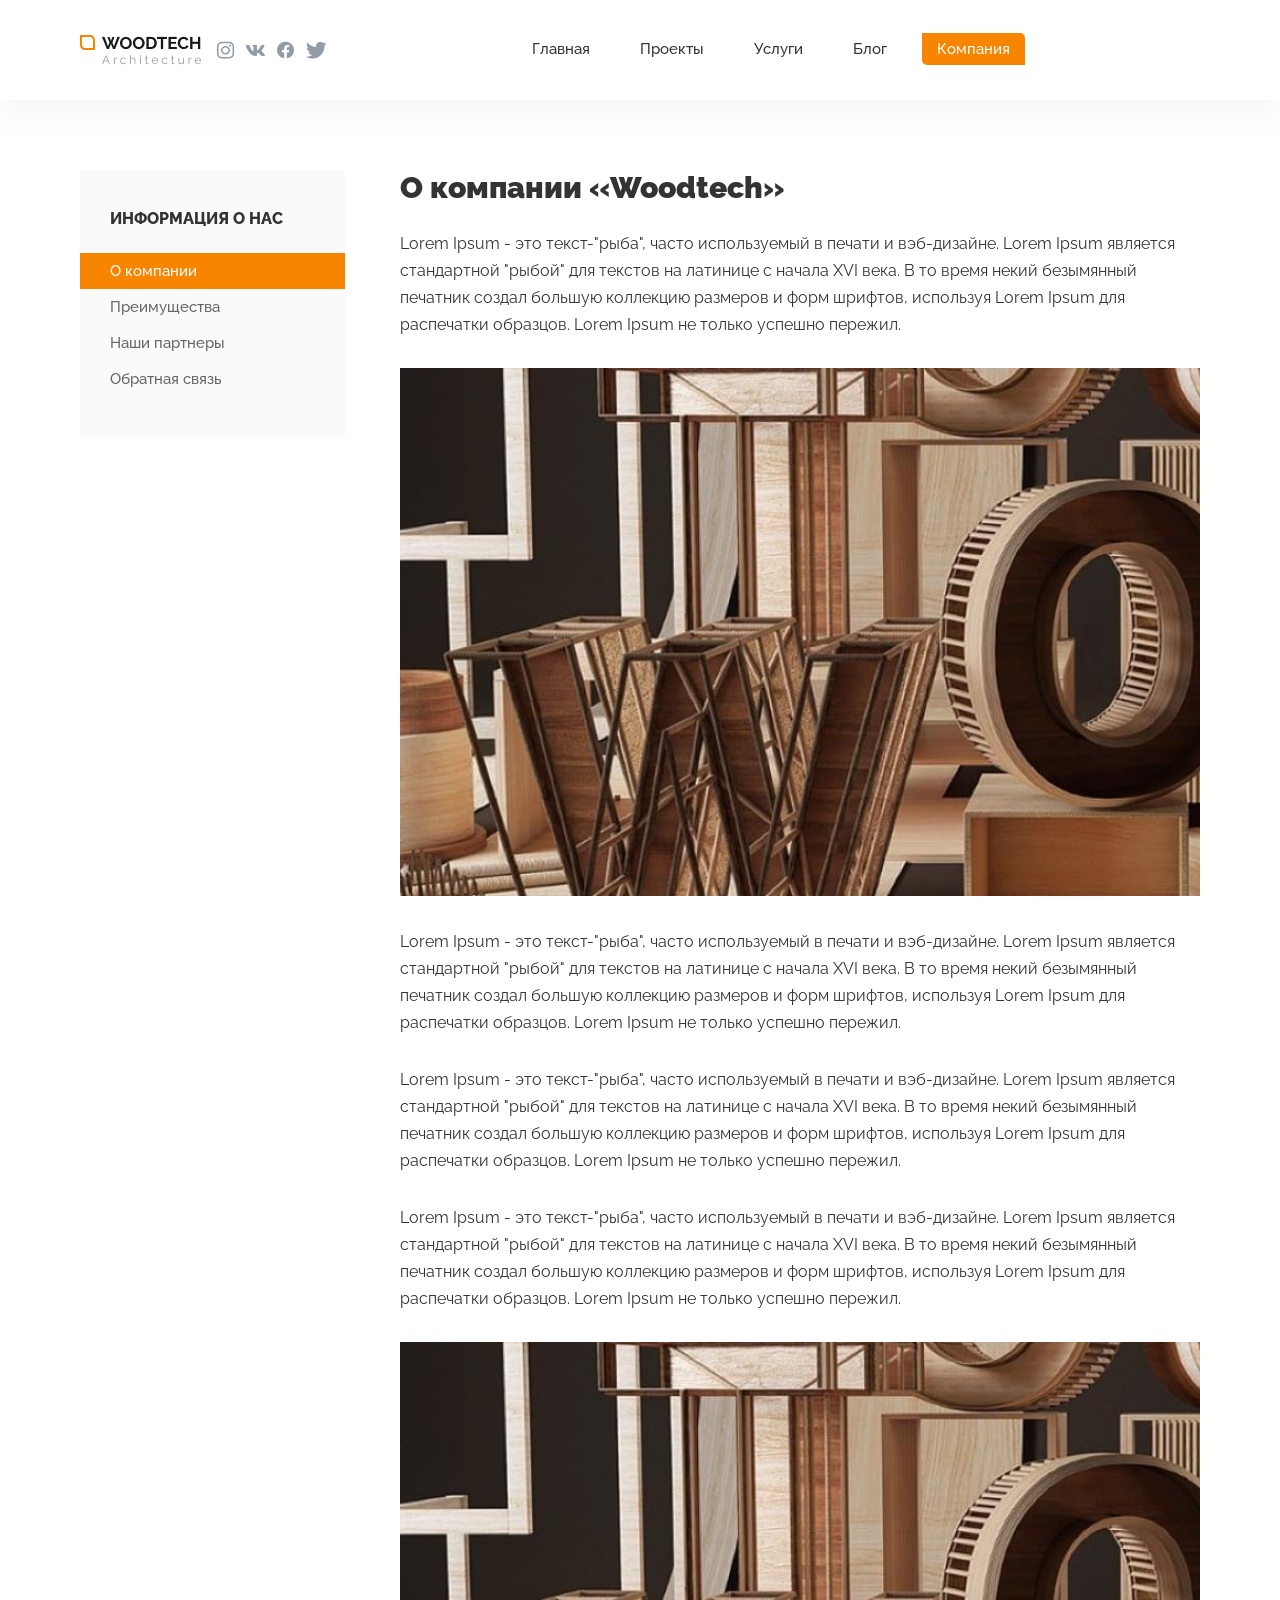
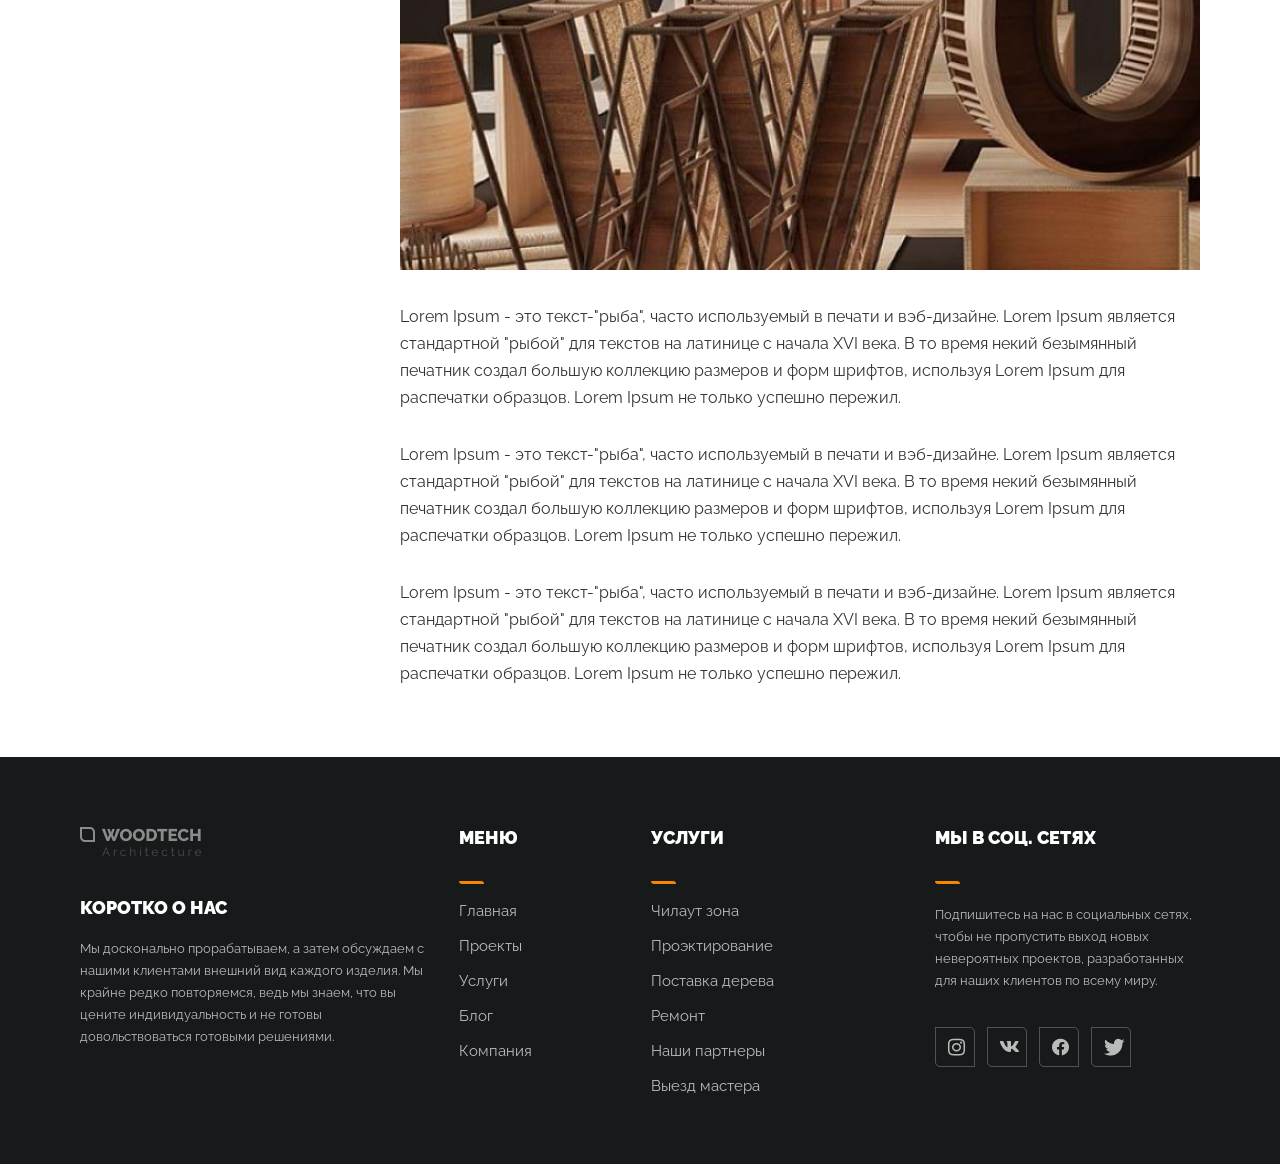
==== commit 28abc757: "fixed files" ====
--- a/about.html
+++ b/about.html
@@ -6,7 +6,7 @@
 	<meta charset="UTF-8">
 	<meta name="format-detection" content="telephone=no">
 	<!-- <style>body{opacity: 0;}</style> -->
-	<link rel="stylesheet" href="css/style.min.css?_v=20220413204821">
+	<link rel="stylesheet" href="css/style.min.css?_v=20220426143552">
 	<link rel="shortcut icon" href="favicon.ico">
 	<!-- <meta name="robots" content="noindex, nofollow"> -->
 	<meta name="viewport" content="width=device-width, initial-scale=1.0">
@@ -147,7 +147,7 @@
 							<img src="img/footer/footer-logo.png" alt="logo">
 						</a>
 						<h3 class="content-footer__title footer-title">
-							<a href="about.html" class="content-footer__link">Коротко о нас</a>
+							<span>Коротко о нас</span>
 						</h3>
 						<p class="content-footer__text">
 							Мы досконально прорабатываем, а затем обсуждаем с нашими клиентами внешний вид каждого изделия. Мы крайне
@@ -235,7 +235,7 @@
 
 					<div class="footer__social social-footer">
 						<h3 class="social-footer__title footer-title title-decor">
-							<a class="social-footer__link" href="#no-scroll">Мы в соц. сетях</a>
+							<span>Мы в соц. сетях</span>
 						</h3>
 						<p class="social-footer__text">
 							Подпишитесь на нас в социальных сетях, чтобы не пропустить выход новых невероятных проектов, разработанных для наших клиентов по всему миру.
@@ -277,7 +277,7 @@
 </div>
  -->
 
-	<script src="js/app.min.js?_v=20220413204821"></script>
+	<script src="js/app.min.js?_v=20220426143552"></script>
 </body>
 
 </html>
--- a/css/style.min.css
+++ b/css/style.min.css
@@ -1 +1 @@
-@charset "UTF-8";@import url(https://fonts.googleapis.com/css?family=Raleway:300,regular,500,600,700,800,900&display=swap);@import url(https://fonts.googleapis.com/css?family=Roboto:300,700&display=swap);@font-face{font-family:icons;font-display:swap;src:url(../fonts/icons.woff2) format("woff2"),url(../fonts/icons.woff) format("woff");font-weight:400;font-style:normal}.breadcrumbs__list a+span::after,[class*=_icon-]:before{font-family:icons;font-style:normal;font-weight:400;font-variant:normal;text-transform:none;line-height:1;-webkit-font-smoothing:antialiased;-moz-osx-font-smoothing:grayscale}[class*=_icon-]:before{display:block}._icon-arrow-left:before{content:"\e900"}._icon-fb:before{content:"\e901";font-size:1.125rem}._icon-instagram:before{content:"\e902";font-size:1.125rem}._icon-location:before{content:"\e903"}._icon-twit:before{content:"\e904";font-size:1.125rem}._icon-vk:before{content:"\e905";font-size:.6875rem}*{padding:0;margin:0;border:0}*,:after,:before{-webkit-box-sizing:border-box;box-sizing:border-box}body,html{height:100%;min-width:320px}body{color:#333;line-height:1;font-family:Raleway;font-size:.9375rem;-ms-text-size-adjust:100%;-moz-text-size-adjust:100%;-webkit-text-size-adjust:100%;-webkit-font-smoothing:antialiased;-moz-osx-font-smoothing:grayscale}button,input,textarea{font-family:Raleway;font-size:inherit}button{cursor:pointer;color:inherit;background-color:inherit}a{color:inherit}a:link,a:visited{text-decoration:none}a:hover{text-decoration:none}ul li{list-style:none}img{vertical-align:top}h1,h2,h3,h4,h5,h6{font-weight:inherit;font-size:inherit}body{font-weight:400}.lock body{overflow:hidden;-ms-touch-action:none;touch-action:none}.wrapper{min-height:100%;display:-webkit-box;display:-ms-flexbox;display:flex;-webkit-box-orient:vertical;-webkit-box-direction:normal;-ms-flex-direction:column;flex-direction:column;overflow:hidden}.wrapper>main{-webkit-box-flex:1;-ms-flex:1 1 auto;flex:1 1 auto}.wrapper>*{min-width:0}[class*=__container]{max-width:70rem;-webkit-box-sizing:content-box;box-sizing:content-box;margin:0 auto;padding:0 .9375rem}.noUi-target,.noUi-target *{-webkit-touch-callout:none;-webkit-tap-highlight-color:transparent;-webkit-user-select:none;-ms-touch-action:none;touch-action:none;-ms-user-select:none;-moz-user-select:none;user-select:none;-webkit-box-sizing:border-box;box-sizing:border-box}.noUi-target{position:relative}.noUi-base,.noUi-connects{width:100%;height:100%;position:relative;z-index:1}.noUi-connects{overflow:hidden;z-index:0}.noUi-connect,.noUi-origin{will-change:transform;position:absolute;z-index:1;top:0;right:0;height:100%;width:100%;-ms-transform-origin:0 0;-webkit-transform-origin:0 0;-webkit-transform-style:preserve-3d;transform-origin:0 0;-webkit-transform-style:flat;transform-style:flat}.noUi-txt-dir-rtl.noUi-horizontal .noUi-origin{left:0;right:auto}.noUi-vertical .noUi-origin{top:-100%;width:0}.noUi-horizontal .noUi-origin{height:0}.noUi-handle{-webkit-backface-visibility:hidden;backface-visibility:hidden;position:absolute}.noUi-touch-area{height:100%;width:100%}.noUi-state-tap .noUi-connect,.noUi-state-tap .noUi-origin{-webkit-transition:-webkit-transform .3s;transition:-webkit-transform .3s;-o-transition:transform .3s;transition:transform .3s;transition:transform .3s,-webkit-transform .3s}.noUi-state-drag *{cursor:inherit!important}.noUi-horizontal{height:18px}.noUi-horizontal .noUi-handle{width:34px;height:28px;right:-17px;top:-6px}.noUi-vertical{width:18px}.noUi-vertical .noUi-handle{width:28px;height:34px;right:-6px;bottom:-17px}.noUi-txt-dir-rtl.noUi-horizontal .noUi-handle{left:-17px;right:auto}.noUi-target{background:#fafafa;border-radius:4px;border:1px solid #d3d3d3;-webkit-box-shadow:inset 0 1px 1px #f0f0f0,0 3px 6px -5px #bbb;box-shadow:inset 0 1px 1px #f0f0f0,0 3px 6px -5px #bbb}.noUi-connects{border-radius:3px}.noUi-connect{background:#3fb8af}.noUi-draggable{cursor:ew-resize}.noUi-vertical .noUi-draggable{cursor:ns-resize}.noUi-handle{border:1px solid #d9d9d9;border-radius:3px;background:#fff;cursor:default;-webkit-box-shadow:inset 0 0 1px #fff,inset 0 1px 7px #ebebeb,0 3px 6px -3px #bbb;box-shadow:inset 0 0 1px #fff,inset 0 1px 7px #ebebeb,0 3px 6px -3px #bbb}.noUi-active{-webkit-box-shadow:inset 0 0 1px #fff,inset 0 1px 7px #ddd,0 3px 6px -3px #bbb;box-shadow:inset 0 0 1px #fff,inset 0 1px 7px #ddd,0 3px 6px -3px #bbb}.noUi-handle:after,.noUi-handle:before{content:"";display:block;position:absolute;height:14px;width:1px;background:#e8e7e6;left:14px;top:6px}.noUi-handle:after{left:17px}.noUi-vertical .noUi-handle:after,.noUi-vertical .noUi-handle:before{width:14px;height:1px;left:6px;top:14px}.noUi-vertical .noUi-handle:after{top:17px}[disabled] .noUi-connect{background:#b8b8b8}[disabled] .noUi-handle,[disabled].noUi-handle,[disabled].noUi-target{cursor:not-allowed}.noUi-pips,.noUi-pips *{-webkit-box-sizing:border-box;box-sizing:border-box}.noUi-pips{position:absolute;color:#999}.noUi-value{position:absolute;white-space:nowrap;text-align:center}.noUi-value-sub{color:#ccc;font-size:10px}.noUi-marker{position:absolute;background:#ccc}.noUi-marker-sub{background:#aaa}.noUi-marker-large{background:#aaa}.noUi-pips-horizontal{padding:10px 0;height:80px;top:100%;left:0;width:100%}.noUi-value-horizontal{-webkit-transform:translate(-50%,50%);-ms-transform:translate(-50%,50%);transform:translate(-50%,50%)}.noUi-rtl .noUi-value-horizontal{-webkit-transform:translate(50%,50%);-ms-transform:translate(50%,50%);transform:translate(50%,50%)}.noUi-marker-horizontal.noUi-marker{margin-left:-1px;width:2px;height:5px}.noUi-marker-horizontal.noUi-marker-sub{height:10px}.noUi-marker-horizontal.noUi-marker-large{height:15px}.noUi-pips-vertical{padding:0 10px;height:100%;top:0;left:100%}.noUi-value-vertical{-webkit-transform:translate(0,-50%);-ms-transform:translate(0,-50%);transform:translate(0,-50%);padding-left:25px}.noUi-rtl .noUi-value-vertical{-webkit-transform:translate(0,50%);-ms-transform:translate(0,50%);transform:translate(0,50%)}.noUi-marker-vertical.noUi-marker{width:5px;height:2px;margin-top:-1px}.noUi-marker-vertical.noUi-marker-sub{width:10px}.noUi-marker-vertical.noUi-marker-large{width:15px}.noUi-tooltip{display:block;position:absolute;border:1px solid #d9d9d9;border-radius:3px;background:#fff;color:#000;padding:5px;text-align:center;white-space:nowrap}.noUi-horizontal .noUi-tooltip{-webkit-transform:translate(-50%,0);-ms-transform:translate(-50%,0);transform:translate(-50%,0);left:50%;bottom:120%}.noUi-vertical .noUi-tooltip{-webkit-transform:translate(0,-50%);-ms-transform:translate(0,-50%);transform:translate(0,-50%);top:50%;right:120%}.noUi-horizontal .noUi-origin>.noUi-tooltip{-webkit-transform:translate(50%,0);-ms-transform:translate(50%,0);transform:translate(50%,0);left:auto;bottom:10px}.noUi-vertical .noUi-origin>.noUi-tooltip{-webkit-transform:translate(0,-18px);-ms-transform:translate(0,-18px);transform:translate(0,-18px);top:auto;right:28px}[data-showmore-button] span:last-child{display:none}._showmore-active [data-showmore-button] span{display:none}._showmore-active [data-showmore-button] span:last-child{display:block}[class*=-ibg]{position:relative}[class*=-ibg] img{position:absolute;width:100%;height:100%;top:0;left:0;-o-object-fit:cover;object-fit:cover}[class*=-ibg_contain] img{-o-object-fit:contain;object-fit:contain}._watcher-view.content-readArea__title{-webkit-transition:all 1s ease 0s;-o-transition:all 1s ease 0s;transition:all 1s ease 0s;-webkit-transform:translate(0,0);-ms-transform:translate(0,0);transform:translate(0,0);opacity:1}.body-content__text,.info-executor,.summary-executor{-webkit-transition:all 1s ease 0s;-o-transition:all 1s ease 0s;transition:all 1s ease 0s;-webkit-transform:translate(0,100px);-ms-transform:translate(0,100px);transform:translate(0,100px);opacity:0}._watcher-view.body-content__text,._watcher-view.info-executor,._watcher-view.summary-executor{-webkit-transition:all 1s ease 0s;-o-transition:all 1s ease 0s;transition:all 1s ease 0s;-webkit-transform:translate(0,0);-ms-transform:translate(0,0);transform:translate(0,0);opacity:1}.dots{display:-webkit-box;display:-ms-flexbox;display:flex}.dots span{width:.3125rem;height:.3125rem;border-radius:50%;background-color:#f88500}.dots span:not(:last-child){margin:0 .625rem 0 0}.date-blog{display:inline-block;position:absolute;top:10px;left:10px;padding:.3125rem .625rem;border-radius:0 .3125rem 0 .3125rem;background-color:#f88500;color:#fff}.footer-title{font-size:1.125rem;line-height:1.1666666667;font-weight:900;text-transform:uppercase;color:#fff;margin-bottom:1.1111111111em}.title-decor{position:relative;padding-bottom:2em}.title-decor::after{content:"";position:absolute;left:0;bottom:0;width:1.5625rem;height:.1875rem;background-color:#f88500;border-radius:0 .3125rem}.scroll-up{position:fixed;z-index:4;background-color:#f88500;right:1.25rem;bottom:9.3198992443%;border-radius:0 .3125rem;display:-webkit-box;display:-ms-flexbox;display:flex;-webkit-box-pack:center;-ms-flex-pack:center;justify-content:center;-webkit-box-align:center;-ms-flex-align:center;align-items:center}.scroll-up:hover._icon-arrow-left::before{-webkit-animation:arrowUp .8s infinite linear;animation:arrowUp .8s infinite linear}@-webkit-keyframes arrowUp{0%{-webkit-transform:rotate(90deg) translate(0,0);transform:rotate(90deg) translate(0,0)}50%{-webkit-transform:rotate(90deg) translate(-5px,0);transform:rotate(90deg) translate(-5px,0)}100%{-webkit-transform:rotate(90deg) translate(0,0);transform:rotate(90deg) translate(0,0)}}@keyframes arrowUp{0%{-webkit-transform:rotate(90deg) translate(0,0);transform:rotate(90deg) translate(0,0)}50%{-webkit-transform:rotate(90deg) translate(-5px,0);transform:rotate(90deg) translate(-5px,0)}100%{-webkit-transform:rotate(90deg) translate(0,0);transform:rotate(90deg) translate(0,0)}}.scroll-up._icon-arrow-left::before{-webkit-transform:rotate(90deg);-ms-transform:rotate(90deg);transform:rotate(90deg)}.breadcrumbs{line-height:2;color:#ccc;white-space:nowrap;overflow:auto}.breadcrumbs__list{display:-webkit-box;display:-ms-flexbox;display:flex}.breadcrumbs__list a+span::after{content:"\e900";display:inline-block;font-size:.5rem;-webkit-transform:rotate(-180deg);-ms-transform:rotate(-180deg);transform:rotate(-180deg);margin:0 1.25em}.breadcrumbs__list span{display:-webkit-box;display:-ms-flexbox;display:flex;-webkit-box-align:center;-ms-flex-align:center;align-items:center}.breadcrumbs__item{display:-webkit-box;display:-ms-flexbox;display:flex}.breadcrumbs__link{font-weight:600}.breadcrumbs__current{font-weight:700;color:#888}.breadcrumbs .breadcrumbs__link{text-decoration:underline}.title{font-size:1.5rem;line-height:1.1666666667;font-weight:900;text-transform:uppercase}.slide-blog{display:-webkit-box;display:-ms-flexbox;display:flex;-webkit-box-orient:vertical;-webkit-box-direction:normal;-ms-flex-direction:column;flex-direction:column;min-height:27.5rem;padding:.9375rem;border:1px solid #eee;border-radius:0 .3125rem}.slide-blog__img-box-ibg{display:block;margin-bottom:1.5333333333em;padding-bottom:64%}.slide-blog__img{border-radius:0 .3125rem}.content-slide-blog{display:-webkit-box;display:-ms-flexbox;display:flex;-webkit-box-orient:vertical;-webkit-box-direction:normal;-ms-flex-direction:column;flex-direction:column;height:100%}.content-slide-blog__title{font-size:1.125rem;line-height:1.2222222222;font-weight:800;text-transform:uppercase;margin-bottom:.9444444444em;-webkit-transition:color .3s ease 0s;-o-transition:color .3s ease 0s;transition:color .3s ease 0s;position:relative;padding-left:.625rem}.content-slide-blog__title::before{content:"";left:0;position:absolute;width:.1875rem;height:100%;background-color:#f88500}.content-slide-blog__text{line-height:1.6;margin-bottom:.3333333333em;-webkit-box-flex:1;-ms-flex:1 1 auto;flex:1 1 auto}.content-slide-blog .content-slide-blog__more{font-weight:800;line-height:1.7333333333;text-decoration:underline;-webkit-transition:color .3s ease 0s;-o-transition:color .3s ease 0s;transition:color .3s ease 0s}.pagination{display:-webkit-box;display:-ms-flexbox;display:flex;-webkit-box-pack:center;-ms-flex-pack:center;justify-content:center;-webkit-box-align:center;-ms-flex-align:center;align-items:center}.pagination__next,.pagination__prev{color:#c4c4c4;line-height:1.2;font-weight:600}.pagination__list{display:-webkit-box;display:-ms-flexbox;display:flex;margin:0 1.5625rem}.pagination__item:not(:last-child){margin:0 .625rem 0 0}.pagination__link{display:-webkit-box;display:-ms-flexbox;display:flex;-webkit-box-pack:center;-ms-flex-pack:center;justify-content:center;-webkit-box-align:center;-ms-flex-align:center;align-items:center;font-family:Roboto;width:2.25rem;height:2.25rem;font-weight:500;color:#666;border-radius:0 .3125rem}.pagination__link--active{background-color:#f88500;color:#fff}.sidebar{display:-webkit-box;display:-ms-flexbox;display:flex;-webkit-box-orient:vertical;-webkit-box-direction:normal;-ms-flex-direction:column;flex-direction:column;-webkit-box-flex:0;-ms-flex:0 0 16.5625rem;flex:0 0 16.5625rem;background-color:#fafafa;border-radius:0 .3125rem;height:13.2489040429%;padding:2.5rem 0}.sidebar__title{font-size:1rem;line-height:1.125;font-weight:800;color:#333;text-transform:uppercase;padding:0 1.875rem;margin-bottom:1.5625em}.sidebar__item{padding:.625rem 1.875rem;color:#666}.sidebar__item--active{color:#fff;background-color:#f88500}.sidebar__link{display:block;line-height:1.0666666667;font-weight:500}.header{z-index:5}.header__menu{padding:.625rem .9375rem;margin:0 -.9375rem;-webkit-box-align:center;-ms-flex-align:center;align-items:center;min-height:6.25rem}.menu-header{display:-webkit-box;display:-ms-flexbox;display:flex;-webkit-box-pack:justify;-ms-flex-pack:justify;justify-content:space-between}.menu-header__logo{width:7.625rem;height:1.875rem;background:url(../img/logo.png) no-repeat center}.menu-header__body{-webkit-box-flex:1;-ms-flex:1 1 auto;flex:1 1 auto}.menu-header__list{display:-webkit-box;display:-ms-flexbox;display:flex;-webkit-box-pack:center;-ms-flex-pack:center;justify-content:center;-ms-flex-wrap:wrap;flex-wrap:wrap;row-gap:.625rem;color:#fff}.menu-header__link{padding:.4375rem .9375rem;font-weight:500;line-height:1.1742857143;-webkit-transition:background-color .3s ease 0s;-o-transition:background-color .3s ease 0s;transition:background-color .3s ease 0s;border-radius:0 .3125rem 0 .3125rem}.menu-header__link--sub{display:none}.menu-header__social{display:-webkit-box;display:-ms-flexbox;display:flex;-webkit-box-flex:0;-ms-flex:0 1 134px;flex:0 1 134px;min-height:2.0625rem;padding:.46875rem .9375rem;color:rgba(255,255,255,.75);background-color:rgba(196,196,196,.25);border-radius:4.375rem;-webkit-box-align:center;-ms-flex-align:center;align-items:center;gap:.75rem}.burger-menu{display:none}.header--white{background-color:#fff;-webkit-box-shadow:0 10px 40px rgba(0,0,0,.05);box-shadow:0 10px 40px rgba(0,0,0,.05);position:fixed;top:0;left:0;width:100%;z-index:50}.header--white .menu-header__logo{background:url(../img/logo-black.png) no-repeat center}.header--white .menu-header__social{color:rgba(111,122,139,.75);background-color:unset}.header--white .menu-header .menu__burger span,.header--white .menu-header .menu__burger::after,.header--white .menu-header .menu__burger::before{content:"";background-color:#111}.footer{background-color:#171a1a;color:rgba(255,255,255,.7)}.footer__body{display:-webkit-box;display:-ms-flexbox;display:flex}.content-footer{-webkit-box-flex:0;-ms-flex:0 0 21.5rem;flex:0 0 21.5rem}.content-footer__logo{display:block}.content-footer__text{font-size:.8125rem;line-height:1.6923076923}.menu-block-footer{-webkit-box-flex:1;-ms-flex:1 1 auto;flex:1 1 auto}.spoller-item-footer{display:-webkit-box;display:-ms-flexbox;display:flex;gap:1.375rem}.spoller-item-footer__item{-webkit-box-flex:0;-ms-flex:0 1 10.625rem;flex:0 1 10.625rem}.spoller-item-footer__title{font-size:1.125rem;line-height:1.1666666667;font-weight:900;text-transform:uppercase;color:#fff}.spoller-item-footer__title._icon-arrow-left::before{display:none;-webkit-transform:rotate(270deg);-ms-transform:rotate(270deg);transform:rotate(270deg);-webkit-transition:-webkit-transform .3s ease 0s;transition:-webkit-transform .3s ease 0s;-o-transition:transform .3s ease 0s;transition:transform .3s ease 0s;transition:transform .3s ease 0s,-webkit-transform .3s ease 0s}.spoller-item-footer__title._spoller-active._icon-arrow-left::before{-webkit-transition:-webkit-transform .3s ease 0s;transition:-webkit-transform .3s ease 0s;-o-transition:transform .3s ease 0s;transition:transform .3s ease 0s;transition:transform .3s ease 0s,-webkit-transform .3s ease 0s;-webkit-transform:rotate(90deg);-ms-transform:rotate(90deg);transform:rotate(90deg)}.menu-footer__item:not(:last-child){margin:0 0 1.3333333333em 0}.menu-footer__link{-webkit-transition:all .3s ease 0s;-o-transition:all .3s ease 0s;transition:all .3s ease 0s}.social-footer{-webkit-box-flex:0;-ms-flex:0 1 16.5625rem;flex:0 1 16.5625rem}.social-footer__text{font-size:.8125rem;line-height:1.6923076923;margin-bottom:2.6923076923em}.social-footer__list{display:-webkit-box;display:-ms-flexbox;display:flex;gap:.75rem}.social-footer__item{display:-webkit-box;display:-ms-flexbox;display:flex;-webkit-box-align:center;-ms-flex-align:center;align-items:center;width:40px;height:40px;padding:12px;border:1px solid rgba(255,255,255,.25);border-radius:0 .3125rem;-webkit-transition:all .3s ease 0s;-o-transition:all .3s ease 0s;transition:all .3s ease 0s;cursor:pointer}.button{display:inline-block;padding:.75rem 1.875rem;background-color:#f88500;color:#fff;text-transform:uppercase;font-weight:800;line-height:1.4285714286;border-radius:0 .3125rem 0 .3125rem;-webkit-transition:background-color .3s ease 0s;-o-transition:background-color .3s ease 0s;transition:background-color .3s ease 0s}.button._fw{width:100%}.dots{display:-webkit-box;display:-ms-flexbox;display:flex}.dots span{width:.3125rem;height:.3125rem;border-radius:50%;background-color:#f88500}.dots span:not(:last-child){margin:0 .625rem 0 0}.date-blog{display:inline-block;position:absolute;top:10px;left:10px;padding:.3125rem .625rem;border-radius:0 .3125rem 0 .3125rem;background-color:#f88500;color:#fff}.footer-title{font-size:1.125rem;line-height:1.1666666667;font-weight:900;text-transform:uppercase;color:#fff;margin-bottom:1.1111111111em}.title-decor{position:relative;padding-bottom:2em}.title-decor::after{content:"";position:absolute;left:0;bottom:0;width:1.5625rem;height:.1875rem;background-color:#f88500;border-radius:0 .3125rem}.scroll-up{position:fixed;z-index:4;background-color:#f88500;right:1.25rem;bottom:9.3198992443%;border-radius:0 .3125rem;display:-webkit-box;display:-ms-flexbox;display:flex;-webkit-box-pack:center;-ms-flex-pack:center;justify-content:center;-webkit-box-align:center;-ms-flex-align:center;align-items:center}.scroll-up:hover._icon-arrow-left::before{-webkit-animation:arrowUp .8s infinite linear;animation:arrowUp .8s infinite linear}@keyframes arrowUp{0%{-webkit-transform:rotate(90deg) translate(0,0);transform:rotate(90deg) translate(0,0)}50%{-webkit-transform:rotate(90deg) translate(-5px,0);transform:rotate(90deg) translate(-5px,0)}100%{-webkit-transform:rotate(90deg) translate(0,0);transform:rotate(90deg) translate(0,0)}}.scroll-up._icon-arrow-left::before{-webkit-transform:rotate(90deg);-ms-transform:rotate(90deg);transform:rotate(90deg)}.breadcrumbs{line-height:2;color:#ccc;white-space:nowrap;overflow:auto}.breadcrumbs__list{display:-webkit-box;display:-ms-flexbox;display:flex}.breadcrumbs__list a+span::after{content:"\e900";display:inline-block;font-size:.5rem;-webkit-transform:rotate(-180deg);-ms-transform:rotate(-180deg);transform:rotate(-180deg);margin:0 1.25em}.breadcrumbs__list span{display:-webkit-box;display:-ms-flexbox;display:flex;-webkit-box-align:center;-ms-flex-align:center;align-items:center}.breadcrumbs__item{display:-webkit-box;display:-ms-flexbox;display:flex}.breadcrumbs__link{font-weight:600}.breadcrumbs__current{font-weight:700;color:#888}.breadcrumbs .breadcrumbs__link{text-decoration:underline}.title{font-size:1.5rem;line-height:1.1666666667;font-weight:900;text-transform:uppercase}.slide-blog{display:-webkit-box;display:-ms-flexbox;display:flex;-webkit-box-orient:vertical;-webkit-box-direction:normal;-ms-flex-direction:column;flex-direction:column;min-height:27.5rem;padding:.9375rem;border:1px solid #eee;border-radius:0 .3125rem}.slide-blog__img-box-ibg{display:block;margin-bottom:1.5333333333em;padding-bottom:64%}.slide-blog__img{border-radius:0 .3125rem}.content-slide-blog{display:-webkit-box;display:-ms-flexbox;display:flex;-webkit-box-orient:vertical;-webkit-box-direction:normal;-ms-flex-direction:column;flex-direction:column;height:100%}.content-slide-blog__title{font-size:1.125rem;line-height:1.2222222222;font-weight:800;text-transform:uppercase;margin-bottom:.9444444444em;-webkit-transition:color .3s ease 0s;-o-transition:color .3s ease 0s;transition:color .3s ease 0s;position:relative;padding-left:.625rem}.content-slide-blog__title::before{content:"";left:0;position:absolute;width:.1875rem;height:100%;background-color:#f88500}.content-slide-blog__text{line-height:1.6;margin-bottom:.3333333333em;-webkit-box-flex:1;-ms-flex:1 1 auto;flex:1 1 auto}.content-slide-blog .content-slide-blog__more{font-weight:800;line-height:1.7333333333;text-decoration:underline;-webkit-transition:color .3s ease 0s;-o-transition:color .3s ease 0s;transition:color .3s ease 0s}.pagination{display:-webkit-box;display:-ms-flexbox;display:flex;-webkit-box-pack:center;-ms-flex-pack:center;justify-content:center;-webkit-box-align:center;-ms-flex-align:center;align-items:center}.pagination__next,.pagination__prev{color:#c4c4c4;line-height:1.2;font-weight:600}.pagination__list{display:-webkit-box;display:-ms-flexbox;display:flex;margin:0 1.5625rem}.pagination__item:not(:last-child){margin:0 .625rem 0 0}.pagination__link{display:-webkit-box;display:-ms-flexbox;display:flex;-webkit-box-pack:center;-ms-flex-pack:center;justify-content:center;-webkit-box-align:center;-ms-flex-align:center;align-items:center;font-family:Roboto;width:2.25rem;height:2.25rem;font-weight:500;color:#666;border-radius:0 .3125rem}.pagination__link--active{background-color:#f88500;color:#fff}.sidebar{display:-webkit-box;display:-ms-flexbox;display:flex;-webkit-box-orient:vertical;-webkit-box-direction:normal;-ms-flex-direction:column;flex-direction:column;-webkit-box-flex:0;-ms-flex:0 0 16.5625rem;flex:0 0 16.5625rem;background-color:#fafafa;border-radius:0 .3125rem;height:13.2489040429%;padding:2.5rem 0}.sidebar__title{font-size:1rem;line-height:1.125;font-weight:800;color:#333;text-transform:uppercase;padding:0 1.875rem;margin-bottom:1.5625em}.sidebar__item{padding:.625rem 1.875rem;color:#666}.sidebar__item--active{color:#fff;background-color:#f88500}.sidebar__link{display:block;line-height:1.0666666667;font-weight:500}.page-home{min-height:40.625rem;margin:-100px 0 0 0}.page-home__slider{position:relative}.slide-page-home{padding:.625rem;background-color:#202328;max-height:40.625rem;position:relative}.slide-page-home__bg{width:100%;max-height:630px;background-size:cover;border-radius:20px}.slide-page-home__content{position:absolute;top:192px;color:#fff;max-width:26.5625rem}.slide-page-home__title{line-height:1.1724137931;font-weight:300;margin-bottom:.2586206897em}.slide-page-home__sub-title{display:inline-block;padding:.4375rem 1rem;font-size:.9375rem;font-weight:500;line-height:1.2;background-color:#f88500;border-radius:0 .3125rem 0 .3125rem;margin-bottom:1.6666666667em}.slide-page-home__text{background:rgba(32,35,40,.9);line-height:1.7142857143;padding:.9375rem 1.375rem;border-radius:0 .625rem 0 .625rem}.controll-page-home{position:absolute;right:0;bottom:.625rem;z-index:3;padding:.9375rem 2.3125rem .625rem;background-color:#202328;border-radius:.625rem 0 0 0;display:-webkit-box;display:-ms-flexbox;display:flex;-webkit-box-align:center;-ms-flex-align:center;align-items:center;-webkit-column-gap:2.5rem;-moz-column-gap:2.5rem;column-gap:2.5rem}.controll-page-home__scroll-bar{height:5px;background-color:rgba(0,0,0,.2);border-radius:5px;cursor:pointer}.controll-page-home__scroll-bar .swiper-scrollbar-drag{height:100%;background-color:#000;border-radius:5px}.controll-page-home__navigation{display:-webkit-box;display:-ms-flexbox;display:flex;-webkit-box-pack:justify;-ms-flex-pack:justify;justify-content:space-between;-webkit-box-align:center;-ms-flex-align:center;align-items:center;-webkit-box-flex:0;-ms-flex:0 1 3.75rem;flex:0 1 3.75rem}.fraction-controll{font-family:Roboto;display:-webkit-box;display:-ms-flexbox;display:flex;-webkit-box-align:end;-ms-flex-align:end;align-items:flex-end;font-size:.9375rem;line-height:1.2;font-weight:300;color:#353941}.fraction-controll__current{font-size:1.25rem;color:#818b9d;padding-right:.625rem}.fraction-controll__all{font-size:1.0625rem;color:#59606c;padding-left:.625rem}.navigation-page-home ._icon-arrow-left::before{font-size:1.25rem}.navigation-page-home__next,.navigation-page-home__prev{color:#ccc;cursor:pointer}.navigation-page-home__prev{-webkit-transform:rotate(180deg);-ms-transform:rotate(180deg);transform:rotate(180deg)}.navigation-page-home .swiper-button-disabled{color:#4d4b4b}.trust{background-color:#171a1a;color:#6f7a8b}.trust__body{display:-webkit-box;display:-ms-flexbox;display:flex;-webkit-box-pack:justify;-ms-flex-pack:justify;justify-content:space-between;-webkit-box-align:center;-ms-flex-align:center;align-items:center}.trust__difference{-webkit-box-flex:0;-ms-flex:0 1 43.75rem;flex:0 1 43.75rem}.trust__address{-webkit-box-flex:0;-ms-flex:0 0 22.5rem;flex:0 0 22.5rem}.difference-trust__title{display:inline-block;font-size:1.125rem;line-height:1.1666666667;text-transform:uppercase;font-weight:900;padding-bottom:.8333333333em;border-bottom:1px solid #2d3038;margin-bottom:.8888888889em}.difference-trust__columns{display:-webkit-box;display:-ms-flexbox;display:flex;-webkit-box-pack:justify;-ms-flex-pack:justify;justify-content:space-between;gap:20px}.difference-trust__column{display:-webkit-box;display:-ms-flexbox;display:flex;-webkit-box-orient:vertical;-webkit-box-direction:normal;-ms-flex-direction:column;flex-direction:column;-webkit-box-flex:0;-ms-flex:0 1 13.75rem;flex:0 1 13.75rem;row-gap:10px}.difference-trust__item{line-height:1.0666666667}.difference-trust__item span{font-family:Roboto;font-weight:700;margin-right:.3125rem}.address-trust{text-align:right}.address-trust__text{line-height:1.5333333333}.address-trust__phone{display:block;font-family:Roboto;font-size:1.75rem;line-height:1.6428571429;font-weight:300;color:#fff}.address-trust__phone:not(:last-child){margin-bottom:.5357142857em}.work{position:relative;background-color:#fafafa}.work__top-bg{background-color:#202328}.work__top{display:-webkit-box;display:-ms-flexbox;display:flex;-webkit-box-flex:0;-ms-flex:0 1 50%;flex:0 1 50%}.work__bottom{min-height:23.75rem}.top-work{display:-webkit-box;display:-ms-flexbox;display:flex;-webkit-box-flex:1;-ms-flex:1 1 50%;flex:1 1 50%;-webkit-box-pack:space-evenly;-ms-flex-pack:space-evenly;justify-content:space-evenly;gap:20px}.top-work__text{color:#fff;text-align:right;-webkit-box-flex:0;-ms-flex:0 1 26.1875rem;flex:0 1 26.1875rem;line-height:1.6;-webkit-transition:all 1s ease 0s;-o-transition:all 1s ease 0s;transition:all 1s ease 0s;-webkit-transform:translate(-25%,0);-ms-transform:translate(-25%,0);transform:translate(-25%,0);opacity:0}.top-work__text._watcher-view{-webkit-transition:all 1s ease 0s;-o-transition:all 1s ease 0s;transition:all 1s ease 0s;-webkit-transform:translate(0,0);-ms-transform:translate(0,0);transform:translate(0,0);opacity:1}.top-work__line{width:1px;background-color:#fff}.top-work__content{font-weight:800;-webkit-box-flex:0;-ms-flex:0 1 26.125rem;flex:0 1 26.125rem;-webkit-transition:all 1s ease 0s;-o-transition:all 1s ease 0s;transition:all 1s ease 0s;-webkit-transform:translate(25%,0);-ms-transform:translate(25%,0);transform:translate(25%,0);opacity:0}.top-work__content._watcher-view{-webkit-transition:all 1s ease 0s;-o-transition:all 1s ease 0s;transition:all 1s ease 0s;-webkit-transform:translate(0,0);-ms-transform:translate(0,0);transform:translate(0,0);opacity:1}.top-work__subtitle{display:inline-block;font-size:1rem;line-height:1.1875;color:#f88500;text-transform:uppercase;margin-bottom:.625em}.top-work__title{font-size:1.8125rem;line-height:1.2413793103;color:#fff}.bottom-work__cards{display:-webkit-box;display:-ms-flexbox;display:flex;margin-top:-6.9375rem;margin-bottom:3em;-ms-flex-wrap:wrap;flex-wrap:wrap;gap:20px}.bottom-work__card{display:-webkit-box;display:-ms-flexbox;display:flex;-webkit-box-orient:vertical;-webkit-box-direction:normal;-ms-flex-direction:column;flex-direction:column;min-height:21.3125rem;border-bottom:3px solid #e4e6e8;-webkit-transition:border-bottom .5s ease 0s;-o-transition:border-bottom .5s ease 0s;transition:border-bottom .5s ease 0s}.bottom-work__button{display:block;margin:0 auto}.card-bottom-work{cursor:pointer;-webkit-box-flex:1;-ms-flex:1 1 22.5rem;flex:1 1 22.5rem}.card-bottom-work__box-img{padding-bottom:55.5555555556%;position:relative}.card-bottom-work__box-img::after,.card-bottom-work__box-img::before{-webkit-transition:opacity .5s ease 0s;-o-transition:opacity .5s ease 0s;transition:opacity .5s ease 0s;content:"";opacity:0;position:absolute;height:1.25rem;width:1.25rem;background-color:inherit;z-index:2}.card-bottom-work__box-img::before{top:1.25rem;left:1.25rem;border-top:1px solid #fff;border-left:1px solid #fff}.card-bottom-work__box-img::after{bottom:1.25rem;right:1.25rem;border-top:1px solid #fff;border-left:1px solid #fff;-webkit-transform:rotate(180deg);-ms-transform:rotate(180deg);transform:rotate(180deg)}.card-bottom-work__content{-webkit-box-flex:1;-ms-flex:1 1 100%;flex:1 1 100%}.content-card-bottom{padding:1.5625rem;background-color:#fff;font-weight:700}.content-card-bottom__location{display:-webkit-box;display:-ms-flexbox;display:flex;-webkit-box-align:center;-ms-flex-align:center;align-items:center;line-height:1.6;color:#989da5;margin-bottom:.3333333333em}.content-card-bottom__location._icon-location::before{font-size:1rem;color:#f88500;margin-right:.7333333333em}.content-card-bottom__text{font-size:1.25rem;line-height:1.25}.shot__inner{display:-webkit-box;display:-ms-flexbox;display:flex;-webkit-box-pack:justify;-ms-flex-pack:justify;justify-content:space-between;padding:.9375rem}.shot__content{-webkit-box-flex:0;-ms-flex:0 1 49%;flex:0 1 49%}.photo-shot{-webkit-box-flex:0;-ms-flex:0 1 27.5rem;flex:0 1 27.5rem}.photo-shot__box{padding-bottom:120.4545454545%}.photo-shot__box::before{content:"";position:absolute;left:-15px;top:-15px;width:14.6875rem;height:17.5rem;background-color:rgba(32,35,40,.1)}.label-photo{font-family:Roboto;display:-webkit-box;display:-ms-flexbox;display:flex;-webkit-box-align:center;-ms-flex-align:center;align-items:center;min-width:54.5454545455%;background-color:#202328;color:#fff;border-radius:0 .3125rem;opacity:.8;gap:10px;position:absolute;right:-1.5625rem;bottom:11.320754717%}.label-photo__year{font-size:3.25rem;line-height:1.1730769231}.label-photo__text{font-size:1.3125rem;line-height:1.1904761905}.content-shot__subtitle{font-size:1rem;color:#f88500;text-transform:uppercase;font-weight:800;line-height:1.1875;margin-bottom:.3125em}.content-shot__title{font-size:1.8125rem;line-height:1.1724137931;font-weight:800;color:#333;margin-bottom:.9310344828em}.content-shot__dots{margin-bottom:1.8666666667em}.content-shot__text{line-height:1.6;margin-bottom:2.3333333333em}.content-shot__columns{display:-webkit-box;display:-ms-flexbox;display:flex;gap:1.25rem}.content-shot__column{-webkit-box-flex:0;-ms-flex:0 1 16.625rem;flex:0 1 16.625rem}.column-content-shot{display:-webkit-box;display:-ms-flexbox;display:flex;-webkit-box-orient:vertical;-webkit-box-direction:normal;-ms-flex-direction:column;flex-direction:column}.column-content-shot__title{font-size:1.1875rem;font-weight:800;line-height:1.1578947368;position:relative;padding-left:3.875rem;margin-bottom:1.4736842105em}.column-content-shot__title::after,.column-content-shot__title::before{content:"";position:absolute;left:0}.column-content-shot__title::after{left:0;bottom:-.8125rem;width:100%;height:.0625rem;background-color:#e7e7e8}.column-content-shot__title--eco::before{width:3.25rem;height:1.9375rem;background:url(../img/page-shot/eco.svg) center/cover;top:.625rem;-webkit-transform:rotate(-20deg);-ms-transform:rotate(-20deg);transform:rotate(-20deg)}.column-content-shot__title--wood{padding-left:3.25rem}.column-content-shot__title--wood::before{top:.3125rem;width:2.5rem;height:2.5rem;background:url(../img/page-shot/wood.svg) 0 0 no-repeat}.column-content-shot__text{line-height:1.6;margin-bottom:.6666666667em;-webkit-box-flex:1;-ms-flex:1 1 auto;flex:1 1 auto}.column-content-shot__more{font-weight:800;line-height:1.6666666667}.column-content-shot__more:link:hover{text-decoration:underline}.partners{min-height:23.9375rem}.partners__bg{background:url(../img/section-partners/bg.jpg) center/cover no-repeat;position:relative;min-height:23.9375rem}.partners__bg::after{content:"";position:absolute;width:100%;height:100%;background-color:rgba(32,35,40,.9);z-index:2;top:0;left:0}.body-partners{position:relative;z-index:3}.body-partners__title{font-size:1.8125rem;line-height:1.1724137931;font-weight:800;color:#fff;text-align:center;-webkit-box-flex:1;-ms-flex:1 1 auto;flex:1 1 auto;margin-bottom:1.5517241379em}.body-partners__items{display:-ms-grid;display:grid;grid-template-columns:repeat(auto-fill,minmax(265px,1fr));gap:1.25rem}.item-partners{display:-webkit-box;display:-ms-flexbox;display:flex;-webkit-box-orient:vertical;-webkit-box-direction:normal;-ms-flex-direction:column;flex-direction:column;text-align:center;font-size:14px}.item-partners__logo{min-height:65px;margin-bottom:1.3333333333em}.item-partners__text{color:#fff;line-height:1.6}.item-partners__text span{font-weight:800;color:#f88500}.blog__title{font-size:1.8125rem;font-weight:800;line-height:1.1724137931;text-align:center}.slider-blog__pagination{text-align:center;cursor:pointer}.slider-blog__pagination .swiper-pagination-bullet{display:inline-block;width:1.5625rem;height:.3125rem;background-color:#e4e6e8;border-radius:0 .3125rem}.slider-blog__pagination .swiper-pagination-bullet:not(:last-child){margin:0 .625rem 0 0}.slider-blog__pagination .swiper-pagination-bullet-active{background-color:#f88500}.panoramic__breadcrumbs{margin-bottom:1.6666666667em}.panoramic__slider{margin-bottom:.3125rem}.slide-panoramic{width:70rem}.slide-panoramic__box-ibg{display:block;padding-bottom:56.25%}.slide-preview-panoramic{width:139px;border:2px solid #6f7a8b;opacity:.7}.slide-preview-panoramic.swiper-slide-thumb-active{opacity:1;border:none}.slide-preview-panoramic__box-ibg{display:block;padding-bottom:52.94%}.content-readArea{color:#333}.content-readArea__title{text-align:center;line-height:1.1666666667;font-weight:800;margin-bottom:1.6666666667em;-webkit-transition:all 1s ease 0s;-o-transition:all 1s ease 0s;transition:all 1s ease 0s;-webkit-transform:translate(0,40px);-ms-transform:translate(0,40px);transform:translate(0,40px);opacity:0}.body-content{display:-webkit-box;display:-ms-flexbox;display:flex;gap:1.25rem}.body-content__body{-webkit-box-flex:0;-ms-flex:0 1 46.25rem;flex:0 1 46.25rem}.body-content__cart{-webkit-box-flex:0;-ms-flex:0 0 22.5rem;flex:0 0 22.5rem}.body-content__text{line-height:1.8}.body-content__box-img-ibg{padding-top:62.3287671233%}.body-content__box-img-ibg--plan-2{padding-top:56.2162162162%}.body-content__box-img-ibg--photo{padding-top:66.6216216216%}.cart-executor{display:-webkit-box;display:-ms-flexbox;display:flex;-webkit-box-orient:vertical;-webkit-box-direction:normal;-ms-flex-direction:column;flex-direction:column;-webkit-box-align:center;-ms-flex-align:center;align-items:center}.summary-executor{max-width:17.8125rem;text-align:center}.summary-executor__title{line-height:1.1875;font-weight:800;margin-bottom:1.875em;text-transform:uppercase}.summary-executor__photo{display:inline-block;width:105px;height:105px;margin-bottom:1.5625em;border-radius:50%;border:5px solid #e4e6e8;overflow:hidden}.summary-executor__name{display:block;font-size:1rem;line-height:1.1875;font-weight:700;margin-bottom:.9375em}.summary-executor__text{font-size:.875rem;line-height:1.7142857143}.info-executor{width:100%;padding:2.5rem 1.875rem;background-color:#fafafa}.info-executor__title{font-size:1rem;line-height:1.1875;font-weight:800;text-transform:uppercase;margin-bottom:1.25em}.info-executor__list{font-size:.875rem;line-height:2.5714285714;font-weight:500;color:#666}.info-executor__item{display:-webkit-box;display:-ms-flexbox;display:flex;-webkit-box-pack:justify;-ms-flex-pack:justify;justify-content:space-between}.info-executor__item span{font-weight:700}.page-services{text-align:center}.page-services__body{text-align:center}.page-services__text{max-width:34.375rem;margin:0 auto;font-size:.9375rem;line-height:1.6666666667;color:#999}.page-services__cards{display:-ms-grid;display:grid;grid-template-columns:repeat(auto-fill,minmax(550px,1fr));gap:1.25rem}.page-services__button-box{background-color:#fafafa}.card-services{display:-webkit-box;display:-ms-flexbox;display:flex;text-align:left;border:1px solid #e4e6e8}.card-services__content{padding:1.875rem;position:relative}.card-services__content::before{content:"";background-color:#e4e6e8;position:absolute;width:.1875rem;height:1.875rem;left:0;top:50%;-webkit-transform:translate(0,-50%);-ms-transform:translate(0,-50%);transform:translate(0,-50%)}.card-services__title{font-size:1.125rem;line-height:1.1666666667;font-weight:800;text-transform:uppercase;margin-bottom:.8333333333em}.card-services__text{font-size:.875rem;line-height:1.8571428571;color:#7e7e7e}.card-services__box-img{display:block;text-align:center}.body-blog__title{text-align:center}.body-blog__text{text-align:center;max-width:34.375rem;margin:0 auto;margin-bottom:1.6666666667em;color:#999;line-height:1.6666666667}.cards-blog__items{display:-ms-grid;display:grid;grid-template-columns:repeat(auto-fill,minmax(22.5rem,1fr));gap:1.25rem}.page-about__body{display:-webkit-box;display:-ms-flexbox;display:flex}.content-about__title{line-height:1.1666666667;text-transform:inherit}.content-about__text{font-size:1rem;line-height:1.6875}.content-about__box-img-ibg{padding-top:65.9574468085%;margin-bottom:2.1875em}.content-about__img{width:100%}.page-benefits__body{display:-webkit-box;display:-ms-flexbox;display:flex}.content-benefits__title{text-align:center;text-transform:inherit;font-weight:800}.content-benefits__items{display:-ms-grid;display:grid;grid-template-columns:repeat(auto-fill,minmax(15.8125rem,1fr));gap:1.25rem}.item-benefits{display:-ms-grid;display:grid;justify-items:center;-ms-grid-rows:3.125rem 3.75rem auto auto;grid-template-rows:3.125rem 3.75rem auto auto;text-align:center;color:#333;border-bottom:1px solid #e7e7e8}.item-benefits__title{max-width:12.5rem;margin:0 auto;font-size:1.1875rem;font-weight:800;line-height:1.1578947368;margin-bottom:.6315789474em}.item-benefits__text{font-size:.875rem;line-height:1.5714285714;margin-bottom:.9375em}.item-benefits__more{display:-webkit-box;display:-ms-flexbox;display:flex;-ms-flex-item-align:end;align-self:flex-end;text-decoration:underline;font-weight:800;line-height:1.6666666667}.item-benefits .item-benefits__more{text-decoration:underline}.page-project__title{text-align:center}.page-project__text{max-width:34.375rem;font-size:.9375rem;line-height:1.6666666667;text-align:center;margin:0 auto}.page-project__items{display:-ms-grid;display:grid;grid-template-columns:repeat(auto-fit,minmax(360px,1fr));gap:1.25rem}.item-project{position:relative;cursor:pointer}.item-project--big{-ms-grid-row-span:2;grid-row:span 2}.item-project__box-img-ibg{padding-bottom:63.8888888889%}.item-project__box-img-ibg:hover .hv-project{-webkit-transition:opacity .5s ease 0s;-o-transition:opacity .5s ease 0s;transition:opacity .5s ease 0s;opacity:1}.item-project__box-img-ibg--big{padding-bottom:133.3333333333%}.item-project__hv{position:absolute;width:94.4444444444%;height:91.3043478261%;left:2.9411764706%;top:4.7619047619%;-webkit-transition:background-color .3s ease 0s;-o-transition:background-color .3s ease 0s;transition:background-color .3s ease 0s;background-color:rgba(255,255,255,.98)}.item-project__hv--big{height:95.8333333333%;top:2.0833333333%}.item-project .hv-project__link{text-decoration:underline}.hv-project{display:-webkit-box;display:-ms-flexbox;display:flex;-webkit-box-orient:vertical;-webkit-box-direction:normal;-ms-flex-direction:column;flex-direction:column;-webkit-box-align:center;-ms-flex-align:center;align-items:center;-webkit-box-pack:center;-ms-flex-pack:center;justify-content:center;opacity:0}.hv-project__subtitle{font-size:.8125rem;line-height:1.6923076923;color:#999}.hv-project__title{font-size:1.125rem;line-height:1.1666666667;color:#333;text-transform:uppercase;font-weight:900;margin-bottom:.9375em}.hv-project__link{line-height:1.6666666667;font-weight:800;color:#999}.page-partners__body{display:-webkit-box;display:-ms-flexbox;display:flex}.page-partners__sidebar{margin-bottom:1.25em}.content-partners__title{font-size:1.875rem;text-align:center;line-height:1.1666666667;margin-bottom:1.3333333333em}.content-partners__item:not(:last-child){margin-bottom:2.6666666667em}.partners-item{display:-webkit-box;display:-ms-flexbox;display:flex;gap:1.25rem}.partners-item__box-img{border-radius:0 .3125rem 0 .3125rem}.partners-item__author{display:inline-block;font-size:1.375rem;line-height:1.1363636364;font-weight:800;color:#f88500;margin-bottom:.625em}.partners-item__text{font-size:1rem;line-height:1.6875;color:#333}.body-contacts__form{display:-webkit-box;display:-ms-flexbox;display:flex;-webkit-box-orient:vertical;-webkit-box-direction:normal;-ms-flex-direction:column;flex-direction:column;margin:0 auto;max-width:22.5rem}.body-contacts__input,.body-contacts__textarea{line-height:1.6666666667;color:#888;border:1px solid #e4e6e8;border-radius:0 5px;padding:.625rem .9375rem}.body-contacts__input:focus,.body-contacts__textarea:focus{outline:1px solid #f88500;border-radius:0 5px}.body-contacts__input:focus::-webkit-input-placeholder,.body-contacts__textarea:focus::-webkit-input-placeholder{-webkit-transition:opacity .5s ease 0s;transition:opacity .5s ease 0s;color:#333;opacity:0}.body-contacts__input:focus::-moz-placeholder,.body-contacts__textarea:focus::-moz-placeholder{-moz-transition:opacity .5s ease 0s;transition:opacity .5s ease 0s;color:#333;opacity:0}.body-contacts__input:focus:-ms-input-placeholder,.body-contacts__textarea:focus:-ms-input-placeholder{-ms-transition:opacity .5s ease 0s;transition:opacity .5s ease 0s;color:#333;opacity:0}.body-contacts__input:focus::-ms-input-placeholder,.body-contacts__textarea:focus::-ms-input-placeholder{-ms-transition:opacity .5s ease 0s;transition:opacity .5s ease 0s;color:#333;opacity:0}.body-contacts__input:focus::placeholder,.body-contacts__textarea:focus::placeholder{-webkit-transition:opacity .5s ease 0s;-o-transition:opacity .5s ease 0s;transition:opacity .5s ease 0s;color:#333;opacity:0}.body-contacts__input:not(:last-child){margin:0 0 .9375em 0}.body-contacts__textarea{min-height:8.75rem;margin-bottom:1.875em}.body-contacts__btn{font-size:.875rem;max-width:15.125rem;margin:0 auto}.top-contacts__title{text-align:center}.top-contacts__text{max-width:34.375rem;font-size:.9375rem;text-align:center;color:#999;line-height:1.6666666667;margin:0 auto}.bottom-contacts{background-color:#202328;text-align:center}.bottom-contacts__title{text-align:center;font-size:1.8125rem;line-height:1.1724137931;color:#fff;font-weight:800;margin-bottom:1.25em}.bottom-contacts__location{color:#989da5;line-height:170%;margin-bottom:.6666666667em}.bottom-contacts__phone{display:inline-block;font-family:Roboto;font-size:1.75rem;line-height:1.6428571429;font-weight:300;color:#fff;margin-bottom:1.4285714286em}.bottom-contacts__map{max-width:58.125rem;width:100%;min-height:32.8125rem}.swiper{overflow:hidden}.swiper-wrapper{width:100%;height:100%;-webkit-box-sizing:content-box;box-sizing:content-box;display:-webkit-box;display:-ms-flexbox;display:flex;position:relative}.swiper-vertical .swiper-wrapper{-webkit-box-orient:vertical;-webkit-box-direction:normal;-ms-flex-direction:column;flex-direction:column}.swiper-autoheight .swiper-wrapper{-webkit-box-align:start;-ms-flex-align:start;align-items:flex-start}.swiper-initialized .swiper-slide{-ms-flex-negative:0;flex-shrink:0}.swiper-android .swiper-slide,.swiper-android .swiper-wrapper{-webkit-transform:translate3d(0,0,0);transform:translate3d(0,0,0)}.swiper-button-lock{display:none!important}@media (min-width:47.99875em){.header--white .menu-header__list{color:#333}}@media (min-width:71.875em){.page{padding-top:6.25rem}.scroll-up{width:3.125rem}.scroll-up{height:3.125rem}.title{margin-bottom:1.5625rem}.menu-header__list{-webkit-column-gap:1.25rem;-moz-column-gap:1.25rem;column-gap:1.25rem}.footer{padding-top:4.375rem}.footer{padding-bottom:4.375rem}.footer__body{gap:2.1875rem}.content-footer__logo{margin-bottom:2.5rem}.page{padding-top:6.25rem}.scroll-up{width:3.125rem}.scroll-up{height:3.125rem}.title{margin-bottom:1.5625rem}.slide-page-home__title{font-size:3.625rem}.controll-page-home{width:26.875rem}.controll-page-home{height:5.625rem}.controll-page-home__scroll-bar{width:11.25rem}.trust{padding-top:2.75rem}.trust{padding-bottom:2.75rem}.top-work{padding-top:3.9375rem}.top-work{padding-bottom:10.4375rem}.top-work__title{font-size:1.8125rem}.bottom-work{padding-bottom:3.8125rem}.page__shot{padding-top:4.5625rem}.page__shot{padding-bottom:5.1875rem}.shot__inner{gap:3.125rem}.photo-shot__box{margin-bottom:3.125rem}.label-photo{padding-top:1.125rem}.label-photo{padding-right:1.25rem}.label-photo{padding-bottom:1.125rem}.label-photo{padding-left:1.5625rem}.body-partners{padding-top:4.375rem}.body-partners{padding-bottom:4.375rem}.blog{padding-top:4.6875rem}.blog{padding-bottom:4.6875rem}.blog__title{margin-bottom:2.8125rem}.slider-blog__wrapper{margin-bottom:2.8125rem}.page-readArea__panoramic{padding-top:4.375rem}.page-readArea__content{padding-top:3.4375rem}.page-readArea__content{padding-bottom:4.375rem}.content-readArea__title{font-size:1.875rem}.body-content__text{font-size:.9375rem}.body-content__text:not(:last-child){margin-bottom:2.1875rem}.body-content__text:not(:first-child){margin-top:2.1875rem}.cart-executor__summary:not(:last-child){margin-bottom:3.125rem}.summary-executor__title{font-size:1rem}.page-services__container{padding-top:4.375rem}.page-services__container{padding-bottom:3.125rem}.page-services__text{margin-bottom:3.125rem}.page-services__button-box{padding-top:3.125rem}.page-services__button-box{padding-bottom:3.125rem}.page-blog__body{padding-top:4.375rem}.page-blog__body{padding-bottom:4.375rem}.body-blog__pagination{padding-top:2.8125rem}.page-about__body{padding-top:4.375rem}.page-about__body{padding-bottom:4.375rem}.page-about__body{gap:3.4375rem}.content-about__title{font-size:1.875rem}.content-about__text:not(:last-child){margin-bottom:1.875rem}.page-benefits__body{gap:3.4375rem}.page-benefits__body{padding-top:4.375rem}.page-benefits__body{padding-bottom:4.375rem}.content-benefits__title{font-size:1.875rem}.page-project__body{padding-top:4.375rem}.page-project__body{padding-bottom:4.375rem}.page-project__text{margin-bottom:3.125rem}.page-project__items{gap:1.25rem}.page-partners__body{gap:3.4375rem}.page-partners__body{padding-top:4.375rem}.page-partners__body{padding-bottom:4.375rem}.body-contacts__top{padding-top:4.375rem}.body-contacts__top{margin-bottom:4.375rem}.body-contacts__bottom{padding-top:4.375rem}.body-contacts__bottom{padding-bottom:6.25rem}.top-contacts__text{margin-bottom:3.125rem}}@media (max-width:1280px){.slide-page-home{padding:0}.controll-page-home{right:0;bottom:0}}@media (max-width:80em){.slide-page-home__bg{width:unset;min-height:650px;background-size:cover;background-position:left;border-radius:0}}@media (max-width:580px){.page-services__cards{grid-template-columns:repeat(auto-fill,minmax(280px,1fr))}.card-services{display:block}.card-services__content{text-align:center}.card-services__img{width:100%}}@media (max-width:479px){.menu-header__social{margin-top:1.875em}.header--white .menu-header__social{margin-top:1.875em;color:#fff;background-color:rgba(196,196,196,.25)}}@media (max-width:25em){.slide-blog{padding:.3125rem}.slide-blog{padding:.3125rem}}@media (max-width:20em){.page{padding-top:3.125rem}.scroll-up{width:1.5625rem}.scroll-up{height:1.5625rem}.title{margin-bottom:.9375rem}.content-slide-blog__title{font-size:.9375rem}.menu-header__list{-webkit-column-gap:.00000625rem;-moz-column-gap:.00000625rem;column-gap:.00000625rem}.footer{padding-top:1.875rem}.footer{padding-bottom:3.75rem}.footer__body{gap:.625rem}.content-footer__logo{margin-bottom:1.875rem}.page{padding-top:3.125rem}.scroll-up{width:1.5625rem}.scroll-up{height:1.5625rem}.title{margin-bottom:.9375rem}.content-slide-blog__title{font-size:.9375rem}.slide-page-home__title{font-size:2.5rem}.controll-page-home{width:15.625rem}.controll-page-home{height:3.75rem}.controll-page-home__scroll-bar{width:6.25rem}.trust{padding-top:1.25rem}.trust{padding-bottom:1.25rem}.top-work{padding-top:2.1875rem}.top-work{padding-bottom:8.125rem}.top-work__title{font-size:1.25rem}.bottom-work{padding-bottom:1.875rem}.page__shot{padding-top:.625rem}.page__shot{padding-bottom:.625rem}.shot__inner{gap:1.25rem}.photo-shot__box{margin-bottom:1.875rem}.label-photo{padding-top:.3125rem}.label-photo{padding-right:.3125rem}.label-photo{padding-bottom:.3125rem}.label-photo{padding-left:.3125rem}.body-partners{padding-top:1.875rem}.body-partners{padding-bottom:1.875rem}.blog{padding-top:1.875rem}.blog{padding-bottom:1.875rem}.blog__title{margin-bottom:1.25rem}.slider-blog__wrapper{margin-bottom:1.25rem}.page-readArea__panoramic{padding-top:1.875rem}.page-readArea__content{padding-top:1.875rem}.page-readArea__content{padding-bottom:1.875rem}.content-readArea__title{font-size:1.25rem}.body-content__text{font-size:.875rem}.body-content__text:not(:last-child){margin-bottom:1.25rem}.body-content__text:not(:first-child){margin-top:1.25rem}.cart-executor__summary:not(:last-child){margin-bottom:1.25rem}.summary-executor__title{font-size:.9375rem}.page-services__container{padding-top:1.875rem}.page-services__container{padding-bottom:1.875rem}.page-services__text{margin-bottom:1.5625rem}.page-services__button-box{padding-top:1.875rem}.page-services__button-box{padding-bottom:1.875rem}.page-blog__body{padding-top:1.875rem}.page-blog__body{padding-bottom:1.875rem}.body-blog__pagination{padding-top:1.25rem}.page-about__body{padding-top:1.875rem}.page-about__body{padding-bottom:1.875rem}.page-about__body{gap:1.25rem}.content-about__title{font-size:1.375rem}.content-about__text:not(:last-child){margin-bottom:.3125rem}.page-benefits__body{gap:1.25rem}.page-benefits__body{padding-top:1.875rem}.page-benefits__body{padding-bottom:1.875rem}.content-benefits__title{font-size:1.25rem}.page-project__body{padding-top:1.875rem}.page-project__body{padding-bottom:1.875rem}.page-project__text{margin-bottom:1.25rem}.page-project__items{gap:.3125rem}.page-partners__body{gap:1.25rem}.page-partners__body{padding-top:1.875rem}.page-partners__body{padding-bottom:1.875rem}.body-contacts__top{padding-top:1.875rem}.body-contacts__top{margin-bottom:1.875rem}.body-contacts__bottom{padding-top:1.875rem}.body-contacts__bottom{padding-bottom:1.875rem}.top-contacts__text{margin-bottom:1.25rem}}@media (max-width:71.875em){.bottom-work__cards{-webkit-box-flex:1;-ms-flex:1 1 50%;flex:1 1 50%}}@media (max-width:61.99875em){.title-decor{padding-bottom:0}.title-decor::after{content:"";display:none}.scroll-up{bottom:1.25rem}.content-slide-blog__text{-webkit-box-flex:0;-ms-flex:none;flex:none}.sidebar__item--active{display:inline-block}.header__menu{min-height:5rem}.menu-header__link{padding:.4375rem .625rem}.footer__body{display:block;text-align:center}.footer__content{margin-bottom:2em}.spoller-item-footer{display:block}.spoller-item-footer__title{display:-webkit-box;display:-ms-flexbox;display:flex;-webkit-box-orient:horizontal;-webkit-box-direction:reverse;-ms-flex-direction:row-reverse;flex-direction:row-reverse;margin:0 auto}.spoller-item-footer__title._icon-arrow-left::before{display:block;padding-right:1.25rem;padding-left:1.25rem}.spoller-item-footer__body{margin-bottom:2.5em}.social-footer__list{-webkit-box-pack:center;-ms-flex-pack:center;justify-content:center}.title-decor{padding-bottom:0}.title-decor::after{content:"";display:none}.scroll-up{bottom:1.25rem}.content-slide-blog__text{-webkit-box-flex:0;-ms-flex:none;flex:none}.sidebar__item--active{display:inline-block}.trust__body{display:block}.difference-trust{margin-bottom:2em}.difference-trust__columns{-ms-flex-wrap:wrap;flex-wrap:wrap}.address-trust{text-align:center}.shot__inner{display:block}.photo-shot{margin-bottom:2em}.content-shot__dots{-webkit-box-pack:center;-ms-flex-pack:center;justify-content:center}.content-shot__columns{-webkit-box-pack:space-evenly;-ms-flex-pack:space-evenly;justify-content:space-evenly}.page-partners__body{display:block}.page-partners__sidebar{text-align:center}}@media (max-width:61.99875em) and (max-width:20em){.label-photo__text{font-size:.9375rem}}@media (max-width:47.99875em){.scroll-up{width:2.5rem;height:2.5rem;bottom:.625rem}.sidebar{text-align:center;margin-bottom:20px}.header__menu{min-height:3.125rem}.menu-header__list{-webkit-box-orient:vertical;-webkit-box-direction:normal;-ms-flex-direction:column;flex-direction:column;row-gap:1.25rem}.menu-header__link{font-size:1.5625rem;display:inline-block;padding:0}.menu-header__link--sub{display:-webkit-box;display:-ms-flexbox;display:flex;-webkit-box-orient:horizontal;-webkit-box-direction:reverse;-ms-flex-direction:row-reverse;flex-direction:row-reverse;-webkit-box-pack:justify;-ms-flex-pack:justify;justify-content:space-between;-webkit-box-align:center;-ms-flex-align:center;align-items:center}.menu-header__link--sub::before{font-size:1.0625rem;-webkit-transform:rotate(180deg);-ms-transform:rotate(180deg);transform:rotate(180deg)}.menu-header__social{-webkit-box-pack:space-evenly;-ms-flex-pack:space-evenly;justify-content:space-evenly}.menu-header__social .social-menu__item::before{font-size:1.25rem}.menu{display:-webkit-box;display:-ms-flexbox;display:flex}.menu__body{position:fixed;width:100%;height:100%;top:0;left:-100%;overflow:auto;background-color:#4d4b4b;padding:3.4375rem .9375rem 2.1875rem;z-index:3;-webkit-transition:left .3s ease 0s;-o-transition:left .3s ease 0s;transition:left .3s ease 0s}.menu__body::before{content:"";position:fixed;width:100%;height:35px;top:0;left:-100%;background-color:#4d4b4b;-webkit-transition:left .3s ease 0s;-o-transition:left .3s ease 0s;transition:left .3s ease 0s}.menu-open .menu__body{left:0;-webkit-transition:left .3s ease 0s;-o-transition:left .3s ease 0s;transition:left .3s ease 0s}.menu-open .menu__body::before{content:"";left:0}.burger-menu{display:block;position:relative;width:1.875rem;height:1.125rem;cursor:pointer;z-index:5}.burger-menu span,.burger-menu::after,.burger-menu::before{content:"";-webkit-transition:all .3s ease 0s;-o-transition:all .3s ease 0s;transition:all .3s ease 0s;right:0;position:absolute;width:100%;height:.125rem;background-color:#fff}.burger-menu::before{top:0}.burger-menu::after{bottom:0}.burger-menu span{top:calc(50% - .0625rem)}.menu-open .burger-menu span{width:0}.menu-open .burger-menu::before{top:calc(50% - .0625rem);-webkit-transform:rotate(-45deg);-ms-transform:rotate(-45deg);transform:rotate(-45deg)}.menu-open .burger-menu::after{bottom:calc(50% - .0625rem);-webkit-transform:rotate(45deg);-ms-transform:rotate(45deg);transform:rotate(45deg)}.scroll-up{width:2.5rem;height:2.5rem;bottom:.625rem}.sidebar{text-align:center;margin-bottom:20px}.slide-page-home{padding:0}.slide-page-home__bg{border-radius:0}.slide-page-home__container{padding:0}.slide-page-home__content{padding:0 .625rem}.controll-page-home{padding:.3125rem .625rem .3125rem}.difference-trust__title{display:block;text-align:center}.difference-trust__columns{gap:10px}.top-work{display:-webkit-box;display:-ms-flexbox;display:flex;-webkit-box-orient:vertical;-webkit-box-direction:reverse;-ms-flex-direction:column-reverse;flex-direction:column-reverse;gap:10px}.top-work__text{-webkit-box-flex:0;-ms-flex:none;flex:none;text-align:left}.top-work__content{-webkit-box-flex:0;-ms-flex:none;flex:none}.shot__inner{padding:0}.content-shot__columns{display:block}.column-content-shot:not(:last-child){margin:0 0 2.5em 0}.column-content-shot__title--eco::before{top:-.3125rem}.column-content-shot__title--wood::before{top:-.625rem}.body-content{-webkit-box-orient:vertical;-webkit-box-direction:reverse;-ms-flex-direction:column-reverse;flex-direction:column-reverse}.page-about__body{display:block}.content-about__title{text-align:center}.body-benefits{display:block}.item-project--big{-ms-grid-row-span:1;grid-row:span 1}.item-project__box-img-ibg--big{padding-bottom:63.8888888889%}.partners-item{display:block}.partners-item__box{text-align:center;margin-bottom:1.875em}.partners-item__author{display:block;text-align:center}}@media (max-width:47.99875em) and (max-width:20em){.menu-header__link{font-size:1.25rem}.label-photo__year{font-size:1.5625rem}}@media (max-width:29.99875em){.difference-trust__columns{-webkit-box-pack:center;-ms-flex-pack:center;justify-content:center}.bottom-work__card{min-height:auto}.content-shot__title{font-size:1.5625rem}.body-partners__items{gap:2.5rem}.item-partners__logo{margin-bottom:0}.cards-blog__items{grid-template-columns:repeat(auto-fill,minmax(17.5rem,1fr))}.page-project__items{grid-template-columns:repeat(auto-fit,minmax(250px,1fr))}.partners-item__box{text-align:left}.partners-item__author{text-align:left}}@media (min-width:20em) and (max-width:71.875em){@supports (padding-top:clamp(3.125rem ,1.9201807229rem + 6.0240963855vw ,6.25rem)){.page{padding-top:clamp(3.125rem ,1.9201807229rem + 6.0240963855vw ,6.25rem)}}@supports not (padding-top:clamp(3.125rem ,1.9201807229rem + 6.0240963855vw ,6.25rem)){.page{padding-top:calc(3.125rem + 3.125 * (100vw - 20rem)/ 51.875)}}@supports (width:clamp(1.5625rem ,0.9600903614rem + 3.0120481928vw ,3.125rem)){.scroll-up{width:clamp(1.5625rem ,.9600903614rem + 3.0120481928vw ,3.125rem)}}@supports not (width:clamp(1.5625rem ,0.9600903614rem + 3.0120481928vw ,3.125rem)){.scroll-up{width:calc(1.5625rem + 1.5625 * (100vw - 20rem)/ 51.875)}}@supports (height:clamp(1.5625rem ,0.9600903614rem + 3.0120481928vw ,3.125rem)){.scroll-up{height:clamp(1.5625rem ,.9600903614rem + 3.0120481928vw ,3.125rem)}}@supports not (height:clamp(1.5625rem ,0.9600903614rem + 3.0120481928vw ,3.125rem)){.scroll-up{height:calc(1.5625rem + 1.5625 * (100vw - 20rem)/ 51.875)}}@supports (margin-bottom:clamp(0.9375rem ,0.6965361446rem + 1.2048192771vw ,1.5625rem)){.title{margin-bottom:clamp(.9375rem ,.6965361446rem + 1.2048192771vw ,1.5625rem)}}@supports not (margin-bottom:clamp(0.9375rem ,0.6965361446rem + 1.2048192771vw ,1.5625rem)){.title{margin-bottom:calc(.9375rem + .625 * (100vw - 20rem)/ 51.875)}}@supports ((-moz-column-gap:clamp(0.00000625rem ,-0.4819190512rem + 2.409626506vw ,1.25rem)) or (column-gap:clamp(0.00000625rem ,-0.4819190512rem + 2.409626506vw ,1.25rem))){.menu-header__list{-webkit-column-gap:clamp(.00000625rem ,-.4819190512rem + 2.409626506vw ,1.25rem);-moz-column-gap:clamp(.00000625rem ,-.4819190512rem + 2.409626506vw ,1.25rem);column-gap:clamp(.00000625rem ,-.4819190512rem + 2.409626506vw ,1.25rem)}}@supports not ((-moz-column-gap:clamp(0.00000625rem ,-0.4819190512rem + 2.409626506vw ,1.25rem)) or (column-gap:clamp(0.00000625rem ,-0.4819190512rem + 2.409626506vw ,1.25rem))){.menu-header__list{-webkit-column-gap:calc(.00000625rem + 1.25 * (100vw - 20rem)/ 51.875);-moz-column-gap:calc(.00000625rem + 1.25 * (100vw - 20rem)/ 51.875);column-gap:calc(.00000625rem + 1.25 * (100vw - 20rem)/ 51.875)}}@supports (padding-top:clamp(1.875rem ,0.9111445783rem + 4.8192771084vw ,4.375rem)){.footer{padding-top:clamp(1.875rem ,.9111445783rem + 4.8192771084vw ,4.375rem)}}@supports not (padding-top:clamp(1.875rem ,0.9111445783rem + 4.8192771084vw ,4.375rem)){.footer{padding-top:calc(1.875rem + 2.5 * (100vw - 20rem)/ 51.875)}}@supports (padding-bottom:clamp(3.75rem ,3.5090361446rem + 1.2048192771vw ,4.375rem)){.footer{padding-bottom:clamp(3.75rem ,3.5090361446rem + 1.2048192771vw ,4.375rem)}}@supports not (padding-bottom:clamp(3.75rem ,3.5090361446rem + 1.2048192771vw ,4.375rem)){.footer{padding-bottom:calc(3.75rem + .625 * (100vw - 20rem)/ 51.875)}}@supports (gap:clamp(0.625rem ,0.0225903614rem + 3.0120481928vw ,2.1875rem)){.footer__body{gap:clamp(.625rem ,.0225903614rem + 3.0120481928vw ,2.1875rem)}}@supports not (gap:clamp(0.625rem ,0.0225903614rem + 3.0120481928vw ,2.1875rem)){.footer__body{gap:calc(.625rem + 1.5625 * (100vw - 20rem)/ 51.875)}}@supports (margin-bottom:clamp(1.875rem ,1.6340361446rem + 1.2048192771vw ,2.5rem)){.content-footer__logo{margin-bottom:clamp(1.875rem ,1.6340361446rem + 1.2048192771vw ,2.5rem)}}@supports not (margin-bottom:clamp(1.875rem ,1.6340361446rem + 1.2048192771vw ,2.5rem)){.content-footer__logo{margin-bottom:calc(1.875rem + .625 * (100vw - 20rem)/ 51.875)}}@supports (padding-top:clamp(3.125rem ,1.9201807229rem + 6.0240963855vw ,6.25rem)){.page{padding-top:clamp(3.125rem ,1.9201807229rem + 6.0240963855vw ,6.25rem)}}@supports not (padding-top:clamp(3.125rem ,1.9201807229rem + 6.0240963855vw ,6.25rem)){.page{padding-top:calc(3.125rem + 3.125 * (100vw - 20rem)/ 51.875)}}@supports (width:clamp(1.5625rem ,0.9600903614rem + 3.0120481928vw ,3.125rem)){.scroll-up{width:clamp(1.5625rem ,.9600903614rem + 3.0120481928vw ,3.125rem)}}@supports not (width:clamp(1.5625rem ,0.9600903614rem + 3.0120481928vw ,3.125rem)){.scroll-up{width:calc(1.5625rem + 1.5625 * (100vw - 20rem)/ 51.875)}}@supports (height:clamp(1.5625rem ,0.9600903614rem + 3.0120481928vw ,3.125rem)){.scroll-up{height:clamp(1.5625rem ,.9600903614rem + 3.0120481928vw ,3.125rem)}}@supports not (height:clamp(1.5625rem ,0.9600903614rem + 3.0120481928vw ,3.125rem)){.scroll-up{height:calc(1.5625rem + 1.5625 * (100vw - 20rem)/ 51.875)}}@supports (margin-bottom:clamp(0.9375rem ,0.6965361446rem + 1.2048192771vw ,1.5625rem)){.title{margin-bottom:clamp(.9375rem ,.6965361446rem + 1.2048192771vw ,1.5625rem)}}@supports not (margin-bottom:clamp(0.9375rem ,0.6965361446rem + 1.2048192771vw ,1.5625rem)){.title{margin-bottom:calc(.9375rem + .625 * (100vw - 20rem)/ 51.875)}}@supports (font-size:clamp(2.5rem ,2.0662650602rem + 2.1686746988vw ,3.625rem)){.slide-page-home__title{font-size:clamp(2.5rem ,2.0662650602rem + 2.1686746988vw ,3.625rem)}}@supports not (font-size:clamp(2.5rem ,2.0662650602rem + 2.1686746988vw ,3.625rem)){.slide-page-home__title{font-size:calc(2.5rem + 1.125 * (100vw - 20rem)/ 51.875)}}@supports (width:clamp(15.625rem ,11.2876506024rem + 21.686746988vw ,26.875rem)){.controll-page-home{width:clamp(15.625rem ,11.2876506024rem + 21.686746988vw ,26.875rem)}}@supports not (width:clamp(15.625rem ,11.2876506024rem + 21.686746988vw ,26.875rem)){.controll-page-home{width:calc(15.625rem + 11.25 * (100vw - 20rem)/ 51.875)}}@supports (height:clamp(3.75rem ,3.0271084337rem + 3.6144578313vw ,5.625rem)){.controll-page-home{height:clamp(3.75rem ,3.0271084337rem + 3.6144578313vw ,5.625rem)}}@supports not (height:clamp(3.75rem ,3.0271084337rem + 3.6144578313vw ,5.625rem)){.controll-page-home{height:calc(3.75rem + 1.875 * (100vw - 20rem)/ 51.875)}}@supports (width:clamp(6.25rem ,4.3222891566rem + 9.6385542169vw ,11.25rem)){.controll-page-home__scroll-bar{width:clamp(6.25rem ,4.3222891566rem + 9.6385542169vw ,11.25rem)}}@supports not (width:clamp(6.25rem ,4.3222891566rem + 9.6385542169vw ,11.25rem)){.controll-page-home__scroll-bar{width:calc(6.25rem + 5 * (100vw - 20rem)/ 51.875)}}@supports (padding-top:clamp(1.25rem ,0.671686747rem + 2.8915662651vw ,2.75rem)){.trust{padding-top:clamp(1.25rem ,.671686747rem + 2.8915662651vw ,2.75rem)}}@supports not (padding-top:clamp(1.25rem ,0.671686747rem + 2.8915662651vw ,2.75rem)){.trust{padding-top:calc(1.25rem + 1.5 * (100vw - 20rem)/ 51.875)}}@supports (padding-bottom:clamp(1.25rem ,0.671686747rem + 2.8915662651vw ,2.75rem)){.trust{padding-bottom:clamp(1.25rem ,.671686747rem + 2.8915662651vw ,2.75rem)}}@supports not (padding-bottom:clamp(1.25rem ,0.671686747rem + 2.8915662651vw ,2.75rem)){.trust{padding-bottom:calc(1.25rem + 1.5 * (100vw - 20rem)/ 51.875)}}@supports (padding-top:clamp(2.1875rem ,1.5128012048rem + 3.3734939759vw ,3.9375rem)){.top-work{padding-top:clamp(2.1875rem ,1.5128012048rem + 3.3734939759vw ,3.9375rem)}}@supports not (padding-top:clamp(2.1875rem ,1.5128012048rem + 3.3734939759vw ,3.9375rem)){.top-work{padding-top:calc(2.1875rem + 1.75 * (100vw - 20rem)/ 51.875)}}@supports (padding-bottom:clamp(8.125rem ,7.2334337349rem + 4.4578313253vw ,10.4375rem)){.top-work{padding-bottom:clamp(8.125rem ,7.2334337349rem + 4.4578313253vw ,10.4375rem)}}@supports not (padding-bottom:clamp(8.125rem ,7.2334337349rem + 4.4578313253vw ,10.4375rem)){.top-work{padding-bottom:calc(8.125rem + 2.3125 * (100vw - 20rem)/ 51.875)}}@supports (font-size:clamp(1.25rem ,1.0331325301rem + 1.0843373494vw ,1.8125rem)){.top-work__title{font-size:clamp(1.25rem ,1.0331325301rem + 1.0843373494vw ,1.8125rem)}}@supports not (font-size:clamp(1.25rem ,1.0331325301rem + 1.0843373494vw ,1.8125rem)){.top-work__title{font-size:calc(1.25rem + .5625 * (100vw - 20rem)/ 51.875)}}@supports (padding-bottom:clamp(1.875rem ,1.1280120482rem + 3.734939759vw ,3.8125rem)){.bottom-work{padding-bottom:clamp(1.875rem ,1.1280120482rem + 3.734939759vw ,3.8125rem)}}@supports not (padding-bottom:clamp(1.875rem ,1.1280120482rem + 3.734939759vw ,3.8125rem)){.bottom-work{padding-bottom:calc(1.875rem + 1.9375 * (100vw - 20rem)/ 51.875)}}@supports (padding-top:clamp(0.625rem ,-0.8930722892rem + 7.5903614458vw ,4.5625rem)){.page__shot{padding-top:clamp(.625rem ,-.8930722892rem + 7.5903614458vw ,4.5625rem)}}@supports not (padding-top:clamp(0.625rem ,-0.8930722892rem + 7.5903614458vw ,4.5625rem)){.page__shot{padding-top:calc(.625rem + 3.9375 * (100vw - 20rem)/ 51.875)}}@supports (padding-bottom:clamp(0.625rem ,-1.1340361446rem + 8.7951807229vw ,5.1875rem)){.page__shot{padding-bottom:clamp(.625rem ,-1.1340361446rem + 8.7951807229vw ,5.1875rem)}}@supports not (padding-bottom:clamp(0.625rem ,-1.1340361446rem + 8.7951807229vw ,5.1875rem)){.page__shot{padding-bottom:calc(.625rem + 4.5625 * (100vw - 20rem)/ 51.875)}}@supports (gap:clamp(1.25rem ,0.5271084337rem + 3.6144578313vw ,3.125rem)){.shot__inner{gap:clamp(1.25rem ,.5271084337rem + 3.6144578313vw ,3.125rem)}}@supports not (gap:clamp(1.25rem ,0.5271084337rem + 3.6144578313vw ,3.125rem)){.shot__inner{gap:calc(1.25rem + 1.875 * (100vw - 20rem)/ 51.875)}}@supports (margin-bottom:clamp(1.875rem ,1.3930722892rem + 2.4096385542vw ,3.125rem)){.photo-shot__box{margin-bottom:clamp(1.875rem ,1.3930722892rem + 2.4096385542vw ,3.125rem)}}@supports not (margin-bottom:clamp(1.875rem ,1.3930722892rem + 2.4096385542vw ,3.125rem)){.photo-shot__box{margin-bottom:calc(1.875rem + 1.25 * (100vw - 20rem)/ 51.875)}}@supports (padding-top:clamp(0.3125rem ,-0.000753012rem + 1.5662650602vw ,1.125rem)){.label-photo{padding-top:clamp(.3125rem ,-.000753012rem + 1.5662650602vw ,1.125rem)}}@supports not (padding-top:clamp(0.3125rem ,-0.000753012rem + 1.5662650602vw ,1.125rem)){.label-photo{padding-top:calc(.3125rem + .8125 * (100vw - 20rem)/ 51.875)}}@supports (padding-right:clamp(0.3125rem ,-0.0489457831rem + 1.8072289157vw ,1.25rem)){.label-photo{padding-right:clamp(.3125rem ,-.0489457831rem + 1.8072289157vw ,1.25rem)}}@supports not (padding-right:clamp(0.3125rem ,-0.0489457831rem + 1.8072289157vw ,1.25rem)){.label-photo{padding-right:calc(.3125rem + .9375 * (100vw - 20rem)/ 51.875)}}@supports (padding-bottom:clamp(0.3125rem ,-0.000753012rem + 1.5662650602vw ,1.125rem)){.label-photo{padding-bottom:clamp(.3125rem ,-.000753012rem + 1.5662650602vw ,1.125rem)}}@supports not (padding-bottom:clamp(0.3125rem ,-0.000753012rem + 1.5662650602vw ,1.125rem)){.label-photo{padding-bottom:calc(.3125rem + .8125 * (100vw - 20rem)/ 51.875)}}@supports (padding-left:clamp(0.3125rem ,-0.1694277108rem + 2.4096385542vw ,1.5625rem)){.label-photo{padding-left:clamp(.3125rem ,-.1694277108rem + 2.4096385542vw ,1.5625rem)}}@supports not (padding-left:clamp(0.3125rem ,-0.1694277108rem + 2.4096385542vw ,1.5625rem)){.label-photo{padding-left:calc(.3125rem + 1.25 * (100vw - 20rem)/ 51.875)}}@supports (padding-top:clamp(1.875rem ,0.9111445783rem + 4.8192771084vw ,4.375rem)){.body-partners{padding-top:clamp(1.875rem ,.9111445783rem + 4.8192771084vw ,4.375rem)}}@supports not (padding-top:clamp(1.875rem ,0.9111445783rem + 4.8192771084vw ,4.375rem)){.body-partners{padding-top:calc(1.875rem + 2.5 * (100vw - 20rem)/ 51.875)}}@supports (padding-bottom:clamp(1.875rem ,0.9111445783rem + 4.8192771084vw ,4.375rem)){.body-partners{padding-bottom:clamp(1.875rem ,.9111445783rem + 4.8192771084vw ,4.375rem)}}@supports not (padding-bottom:clamp(1.875rem ,0.9111445783rem + 4.8192771084vw ,4.375rem)){.body-partners{padding-bottom:calc(1.875rem + 2.5 * (100vw - 20rem)/ 51.875)}}@supports (padding-top:clamp(1.875rem ,0.7906626506rem + 5.421686747vw ,4.6875rem)){.blog{padding-top:clamp(1.875rem ,.7906626506rem + 5.421686747vw ,4.6875rem)}}@supports not (padding-top:clamp(1.875rem ,0.7906626506rem + 5.421686747vw ,4.6875rem)){.blog{padding-top:calc(1.875rem + 2.8125 * (100vw - 20rem)/ 51.875)}}@supports (padding-bottom:clamp(1.875rem ,0.7906626506rem + 5.421686747vw ,4.6875rem)){.blog{padding-bottom:clamp(1.875rem ,.7906626506rem + 5.421686747vw ,4.6875rem)}}@supports not (padding-bottom:clamp(1.875rem ,0.7906626506rem + 5.421686747vw ,4.6875rem)){.blog{padding-bottom:calc(1.875rem + 2.8125 * (100vw - 20rem)/ 51.875)}}@supports (margin-bottom:clamp(1.25rem ,0.6475903614rem + 3.0120481928vw ,2.8125rem)){.blog__title{margin-bottom:clamp(1.25rem ,.6475903614rem + 3.0120481928vw ,2.8125rem)}}@supports not (margin-bottom:clamp(1.25rem ,0.6475903614rem + 3.0120481928vw ,2.8125rem)){.blog__title{margin-bottom:calc(1.25rem + 1.5625 * (100vw - 20rem)/ 51.875)}}@supports (margin-bottom:clamp(1.25rem ,0.6475903614rem + 3.0120481928vw ,2.8125rem)){.slider-blog__wrapper{margin-bottom:clamp(1.25rem ,.6475903614rem + 3.0120481928vw ,2.8125rem)}}@supports not (margin-bottom:clamp(1.25rem ,0.6475903614rem + 3.0120481928vw ,2.8125rem)){.slider-blog__wrapper{margin-bottom:calc(1.25rem + 1.5625 * (100vw - 20rem)/ 51.875)}}@supports (padding-top:clamp(1.875rem ,0.9111445783rem + 4.8192771084vw ,4.375rem)){.page-readArea__panoramic{padding-top:clamp(1.875rem ,.9111445783rem + 4.8192771084vw ,4.375rem)}}@supports not (padding-top:clamp(1.875rem ,0.9111445783rem + 4.8192771084vw ,4.375rem)){.page-readArea__panoramic{padding-top:calc(1.875rem + 2.5 * (100vw - 20rem)/ 51.875)}}@supports (padding-top:clamp(1.875rem ,1.2725903614rem + 3.0120481928vw ,3.4375rem)){.page-readArea__content{padding-top:clamp(1.875rem ,1.2725903614rem + 3.0120481928vw ,3.4375rem)}}@supports not (padding-top:clamp(1.875rem ,1.2725903614rem + 3.0120481928vw ,3.4375rem)){.page-readArea__content{padding-top:calc(1.875rem + 1.5625 * (100vw - 20rem)/ 51.875)}}@supports (padding-bottom:clamp(1.875rem ,0.9111445783rem + 4.8192771084vw ,4.375rem)){.page-readArea__content{padding-bottom:clamp(1.875rem ,.9111445783rem + 4.8192771084vw ,4.375rem)}}@supports not (padding-bottom:clamp(1.875rem ,0.9111445783rem + 4.8192771084vw ,4.375rem)){.page-readArea__content{padding-bottom:calc(1.875rem + 2.5 * (100vw - 20rem)/ 51.875)}}@supports (font-size:clamp(1.25rem ,1.0090361446rem + 1.2048192771vw ,1.875rem)){.content-readArea__title{font-size:clamp(1.25rem ,1.0090361446rem + 1.2048192771vw ,1.875rem)}}@supports not (font-size:clamp(1.25rem ,1.0090361446rem + 1.2048192771vw ,1.875rem)){.content-readArea__title{font-size:calc(1.25rem + .625 * (100vw - 20rem)/ 51.875)}}@supports (font-size:clamp(0.875rem ,0.8509036145rem + 0.1204819277vw ,0.9375rem)){.body-content__text{font-size:clamp(.875rem ,.8509036145rem + .1204819277vw ,.9375rem)}}@supports not (font-size:clamp(0.875rem ,0.8509036145rem + 0.1204819277vw ,0.9375rem)){.body-content__text{font-size:calc(.875rem + .0625 * (100vw - 20rem)/ 51.875)}}@supports (margin-bottom:clamp(1.25rem ,0.8885542169rem + 1.8072289157vw ,2.1875rem)){.body-content__text:not(:last-child){margin-bottom:clamp(1.25rem ,.8885542169rem + 1.8072289157vw ,2.1875rem)}}@supports not (margin-bottom:clamp(1.25rem ,0.8885542169rem + 1.8072289157vw ,2.1875rem)){.body-content__text:not(:last-child){margin-bottom:calc(1.25rem + .9375 * (100vw - 20rem)/ 51.875)}}@supports (margin-top:clamp(1.25rem ,0.8885542169rem + 1.8072289157vw ,2.1875rem)){.body-content__text:not(:first-child){margin-top:clamp(1.25rem ,.8885542169rem + 1.8072289157vw ,2.1875rem)}}@supports not (margin-top:clamp(1.25rem ,0.8885542169rem + 1.8072289157vw ,2.1875rem)){.body-content__text:not(:first-child){margin-top:calc(1.25rem + .9375 * (100vw - 20rem)/ 51.875)}}@supports (margin-bottom:clamp(1.25rem ,0.5271084337rem + 3.6144578313vw ,3.125rem)){.cart-executor__summary:not(:last-child){margin-bottom:clamp(1.25rem ,.5271084337rem + 3.6144578313vw ,3.125rem)}}@supports not (margin-bottom:clamp(1.25rem ,0.5271084337rem + 3.6144578313vw ,3.125rem)){.cart-executor__summary:not(:last-child){margin-bottom:calc(1.25rem + 1.875 * (100vw - 20rem)/ 51.875)}}@supports (font-size:clamp(0.9375rem ,0.9134036145rem + 0.1204819277vw ,1rem)){.summary-executor__title{font-size:clamp(.9375rem ,.9134036145rem + .1204819277vw ,1rem)}}@supports not (font-size:clamp(0.9375rem ,0.9134036145rem + 0.1204819277vw ,1rem)){.summary-executor__title{font-size:calc(.9375rem + .0625 * (100vw - 20rem)/ 51.875)}}@supports (padding-top:clamp(1.875rem ,0.9111445783rem + 4.8192771084vw ,4.375rem)){.page-services__container{padding-top:clamp(1.875rem ,.9111445783rem + 4.8192771084vw ,4.375rem)}}@supports not (padding-top:clamp(1.875rem ,0.9111445783rem + 4.8192771084vw ,4.375rem)){.page-services__container{padding-top:calc(1.875rem + 2.5 * (100vw - 20rem)/ 51.875)}}@supports (padding-bottom:clamp(1.875rem ,1.3930722892rem + 2.4096385542vw ,3.125rem)){.page-services__container{padding-bottom:clamp(1.875rem ,1.3930722892rem + 2.4096385542vw ,3.125rem)}}@supports not (padding-bottom:clamp(1.875rem ,1.3930722892rem + 2.4096385542vw ,3.125rem)){.page-services__container{padding-bottom:calc(1.875rem + 1.25 * (100vw - 20rem)/ 51.875)}}@supports (margin-bottom:clamp(1.5625rem ,0.9600903614rem + 3.0120481928vw ,3.125rem)){.page-services__text{margin-bottom:clamp(1.5625rem ,.9600903614rem + 3.0120481928vw ,3.125rem)}}@supports not (margin-bottom:clamp(1.5625rem ,0.9600903614rem + 3.0120481928vw ,3.125rem)){.page-services__text{margin-bottom:calc(1.5625rem + 1.5625 * (100vw - 20rem)/ 51.875)}}@supports (padding-top:clamp(1.875rem ,1.3930722892rem + 2.4096385542vw ,3.125rem)){.page-services__button-box{padding-top:clamp(1.875rem ,1.3930722892rem + 2.4096385542vw ,3.125rem)}}@supports not (padding-top:clamp(1.875rem ,1.3930722892rem + 2.4096385542vw ,3.125rem)){.page-services__button-box{padding-top:calc(1.875rem + 1.25 * (100vw - 20rem)/ 51.875)}}@supports (padding-bottom:clamp(1.875rem ,1.3930722892rem + 2.4096385542vw ,3.125rem)){.page-services__button-box{padding-bottom:clamp(1.875rem ,1.3930722892rem + 2.4096385542vw ,3.125rem)}}@supports not (padding-bottom:clamp(1.875rem ,1.3930722892rem + 2.4096385542vw ,3.125rem)){.page-services__button-box{padding-bottom:calc(1.875rem + 1.25 * (100vw - 20rem)/ 51.875)}}@supports (padding-top:clamp(1.875rem ,0.9111445783rem + 4.8192771084vw ,4.375rem)){.page-blog__body{padding-top:clamp(1.875rem ,.9111445783rem + 4.8192771084vw ,4.375rem)}}@supports not (padding-top:clamp(1.875rem ,0.9111445783rem + 4.8192771084vw ,4.375rem)){.page-blog__body{padding-top:calc(1.875rem + 2.5 * (100vw - 20rem)/ 51.875)}}@supports (padding-bottom:clamp(1.875rem ,0.9111445783rem + 4.8192771084vw ,4.375rem)){.page-blog__body{padding-bottom:clamp(1.875rem ,.9111445783rem + 4.8192771084vw ,4.375rem)}}@supports not (padding-bottom:clamp(1.875rem ,0.9111445783rem + 4.8192771084vw ,4.375rem)){.page-blog__body{padding-bottom:calc(1.875rem + 2.5 * (100vw - 20rem)/ 51.875)}}@supports (padding-top:clamp(1.25rem ,0.6475903614rem + 3.0120481928vw ,2.8125rem)){.body-blog__pagination{padding-top:clamp(1.25rem ,.6475903614rem + 3.0120481928vw ,2.8125rem)}}@supports not (padding-top:clamp(1.25rem ,0.6475903614rem + 3.0120481928vw ,2.8125rem)){.body-blog__pagination{padding-top:calc(1.25rem + 1.5625 * (100vw - 20rem)/ 51.875)}}@supports (padding-top:clamp(1.875rem ,0.9111445783rem + 4.8192771084vw ,4.375rem)){.page-about__body{padding-top:clamp(1.875rem ,.9111445783rem + 4.8192771084vw ,4.375rem)}}@supports not (padding-top:clamp(1.875rem ,0.9111445783rem + 4.8192771084vw ,4.375rem)){.page-about__body{padding-top:calc(1.875rem + 2.5 * (100vw - 20rem)/ 51.875)}}@supports (padding-bottom:clamp(1.875rem ,0.9111445783rem + 4.8192771084vw ,4.375rem)){.page-about__body{padding-bottom:clamp(1.875rem ,.9111445783rem + 4.8192771084vw ,4.375rem)}}@supports not (padding-bottom:clamp(1.875rem ,0.9111445783rem + 4.8192771084vw ,4.375rem)){.page-about__body{padding-bottom:calc(1.875rem + 2.5 * (100vw - 20rem)/ 51.875)}}@supports (gap:clamp(1.25rem ,0.406626506rem + 4.2168674699vw ,3.4375rem)){.page-about__body{gap:clamp(1.25rem ,.406626506rem + 4.2168674699vw ,3.4375rem)}}@supports not (gap:clamp(1.25rem ,0.406626506rem + 4.2168674699vw ,3.4375rem)){.page-about__body{gap:calc(1.25rem + 2.1875 * (100vw - 20rem)/ 51.875)}}@supports (font-size:clamp(1.375rem ,1.1822289157rem + 0.9638554217vw ,1.875rem)){.content-about__title{font-size:clamp(1.375rem ,1.1822289157rem + .9638554217vw ,1.875rem)}}@supports not (font-size:clamp(1.375rem ,1.1822289157rem + 0.9638554217vw ,1.875rem)){.content-about__title{font-size:calc(1.375rem + .5 * (100vw - 20rem)/ 51.875)}}@supports (margin-bottom:clamp(0.3125rem ,-0.2899096386rem + 3.0120481928vw ,1.875rem)){.content-about__text:not(:last-child){margin-bottom:clamp(.3125rem ,-.2899096386rem + 3.0120481928vw ,1.875rem)}}@supports not (margin-bottom:clamp(0.3125rem ,-0.2899096386rem + 3.0120481928vw ,1.875rem)){.content-about__text:not(:last-child){margin-bottom:calc(.3125rem + 1.5625 * (100vw - 20rem)/ 51.875)}}@supports (gap:clamp(1.25rem ,0.406626506rem + 4.2168674699vw ,3.4375rem)){.page-benefits__body{gap:clamp(1.25rem ,.406626506rem + 4.2168674699vw ,3.4375rem)}}@supports not (gap:clamp(1.25rem ,0.406626506rem + 4.2168674699vw ,3.4375rem)){.page-benefits__body{gap:calc(1.25rem + 2.1875 * (100vw - 20rem)/ 51.875)}}@supports (padding-top:clamp(1.875rem ,0.9111445783rem + 4.8192771084vw ,4.375rem)){.page-benefits__body{padding-top:clamp(1.875rem ,.9111445783rem + 4.8192771084vw ,4.375rem)}}@supports not (padding-top:clamp(1.875rem ,0.9111445783rem + 4.8192771084vw ,4.375rem)){.page-benefits__body{padding-top:calc(1.875rem + 2.5 * (100vw - 20rem)/ 51.875)}}@supports (padding-bottom:clamp(1.875rem ,0.9111445783rem + 4.8192771084vw ,4.375rem)){.page-benefits__body{padding-bottom:clamp(1.875rem ,.9111445783rem + 4.8192771084vw ,4.375rem)}}@supports not (padding-bottom:clamp(1.875rem ,0.9111445783rem + 4.8192771084vw ,4.375rem)){.page-benefits__body{padding-bottom:calc(1.875rem + 2.5 * (100vw - 20rem)/ 51.875)}}@supports (font-size:clamp(1.25rem ,1.0090361446rem + 1.2048192771vw ,1.875rem)){.content-benefits__title{font-size:clamp(1.25rem ,1.0090361446rem + 1.2048192771vw ,1.875rem)}}@supports not (font-size:clamp(1.25rem ,1.0090361446rem + 1.2048192771vw ,1.875rem)){.content-benefits__title{font-size:calc(1.25rem + .625 * (100vw - 20rem)/ 51.875)}}@supports (padding-top:clamp(1.875rem ,0.9111445783rem + 4.8192771084vw ,4.375rem)){.page-project__body{padding-top:clamp(1.875rem ,.9111445783rem + 4.8192771084vw ,4.375rem)}}@supports not (padding-top:clamp(1.875rem ,0.9111445783rem + 4.8192771084vw ,4.375rem)){.page-project__body{padding-top:calc(1.875rem + 2.5 * (100vw - 20rem)/ 51.875)}}@supports (padding-bottom:clamp(1.875rem ,0.9111445783rem + 4.8192771084vw ,4.375rem)){.page-project__body{padding-bottom:clamp(1.875rem ,.9111445783rem + 4.8192771084vw ,4.375rem)}}@supports not (padding-bottom:clamp(1.875rem ,0.9111445783rem + 4.8192771084vw ,4.375rem)){.page-project__body{padding-bottom:calc(1.875rem + 2.5 * (100vw - 20rem)/ 51.875)}}@supports (margin-bottom:clamp(1.25rem ,0.5271084337rem + 3.6144578313vw ,3.125rem)){.page-project__text{margin-bottom:clamp(1.25rem ,.5271084337rem + 3.6144578313vw ,3.125rem)}}@supports not (margin-bottom:clamp(1.25rem ,0.5271084337rem + 3.6144578313vw ,3.125rem)){.page-project__text{margin-bottom:calc(1.25rem + 1.875 * (100vw - 20rem)/ 51.875)}}@supports (gap:clamp(0.3125rem ,-0.0489457831rem + 1.8072289157vw ,1.25rem)){.page-project__items{gap:clamp(.3125rem ,-.0489457831rem + 1.8072289157vw ,1.25rem)}}@supports not (gap:clamp(0.3125rem ,-0.0489457831rem + 1.8072289157vw ,1.25rem)){.page-project__items{gap:calc(.3125rem + .9375 * (100vw - 20rem)/ 51.875)}}@supports (gap:clamp(1.25rem ,0.406626506rem + 4.2168674699vw ,3.4375rem)){.page-partners__body{gap:clamp(1.25rem ,.406626506rem + 4.2168674699vw ,3.4375rem)}}@supports not (gap:clamp(1.25rem ,0.406626506rem + 4.2168674699vw ,3.4375rem)){.page-partners__body{gap:calc(1.25rem + 2.1875 * (100vw - 20rem)/ 51.875)}}@supports (padding-top:clamp(1.875rem ,0.9111445783rem + 4.8192771084vw ,4.375rem)){.page-partners__body{padding-top:clamp(1.875rem ,.9111445783rem + 4.8192771084vw ,4.375rem)}}@supports not (padding-top:clamp(1.875rem ,0.9111445783rem + 4.8192771084vw ,4.375rem)){.page-partners__body{padding-top:calc(1.875rem + 2.5 * (100vw - 20rem)/ 51.875)}}@supports (padding-bottom:clamp(1.875rem ,0.9111445783rem + 4.8192771084vw ,4.375rem)){.page-partners__body{padding-bottom:clamp(1.875rem ,.9111445783rem + 4.8192771084vw ,4.375rem)}}@supports not (padding-bottom:clamp(1.875rem ,0.9111445783rem + 4.8192771084vw ,4.375rem)){.page-partners__body{padding-bottom:calc(1.875rem + 2.5 * (100vw - 20rem)/ 51.875)}}@supports (padding-top:clamp(1.875rem ,0.9111445783rem + 4.8192771084vw ,4.375rem)){.body-contacts__top{padding-top:clamp(1.875rem ,.9111445783rem + 4.8192771084vw ,4.375rem)}}@supports not (padding-top:clamp(1.875rem ,0.9111445783rem + 4.8192771084vw ,4.375rem)){.body-contacts__top{padding-top:calc(1.875rem + 2.5 * (100vw - 20rem)/ 51.875)}}@supports (margin-bottom:clamp(1.875rem ,0.9111445783rem + 4.8192771084vw ,4.375rem)){.body-contacts__top{margin-bottom:clamp(1.875rem ,.9111445783rem + 4.8192771084vw ,4.375rem)}}@supports not (margin-bottom:clamp(1.875rem ,0.9111445783rem + 4.8192771084vw ,4.375rem)){.body-contacts__top{margin-bottom:calc(1.875rem + 2.5 * (100vw - 20rem)/ 51.875)}}@supports (padding-top:clamp(1.875rem ,0.9111445783rem + 4.8192771084vw ,4.375rem)){.body-contacts__bottom{padding-top:clamp(1.875rem ,.9111445783rem + 4.8192771084vw ,4.375rem)}}@supports not (padding-top:clamp(1.875rem ,0.9111445783rem + 4.8192771084vw ,4.375rem)){.body-contacts__bottom{padding-top:calc(1.875rem + 2.5 * (100vw - 20rem)/ 51.875)}}@supports (padding-bottom:clamp(1.875rem ,0.188253012rem + 8.4337349398vw ,6.25rem)){.body-contacts__bottom{padding-bottom:clamp(1.875rem ,.188253012rem + 8.4337349398vw ,6.25rem)}}@supports not (padding-bottom:clamp(1.875rem ,0.188253012rem + 8.4337349398vw ,6.25rem)){.body-contacts__bottom{padding-bottom:calc(1.875rem + 4.375 * (100vw - 20rem)/ 51.875)}}@supports (margin-bottom:clamp(1.25rem ,0.5271084337rem + 3.6144578313vw ,3.125rem)){.top-contacts__text{margin-bottom:clamp(1.25rem ,.5271084337rem + 3.6144578313vw ,3.125rem)}}@supports not (margin-bottom:clamp(1.25rem ,0.5271084337rem + 3.6144578313vw ,3.125rem)){.top-contacts__text{margin-bottom:calc(1.25rem + 1.875 * (100vw - 20rem)/ 51.875)}}}@media (min-width:20em) and (max-width:47.9375em){@supports (font-size:clamp(0.9375rem ,0.8032718121rem + 0.6711409396vw ,1.125rem)){.content-slide-blog__title{font-size:clamp(.9375rem ,.8032718121rem + .6711409396vw ,1.125rem)}}@supports not (font-size:clamp(0.9375rem ,0.8032718121rem + 0.6711409396vw ,1.125rem)){.content-slide-blog__title{font-size:calc(.9375rem + .1875 * (100vw - 20rem)/ 27.9375)}}@supports (font-size:clamp(0.9375rem ,0.8032718121rem + 0.6711409396vw ,1.125rem)){.content-slide-blog__title{font-size:clamp(.9375rem ,.8032718121rem + .6711409396vw ,1.125rem)}}@supports not (font-size:clamp(0.9375rem ,0.8032718121rem + 0.6711409396vw ,1.125rem)){.content-slide-blog__title{font-size:calc(.9375rem + .1875 * (100vw - 20rem)/ 27.9375)}}}@media (max-width:47.99875em) and (min-width:71.875em){.menu-header__link{font-size:1.875rem}}@media (max-width:47.99875em) and (min-width:20em) and (max-width:71.875em){@supports (font-size:clamp(1.25rem ,1.0090361446rem + 1.2048192771vw ,1.875rem)){.menu-header__link{font-size:clamp(1.25rem ,1.0090361446rem + 1.2048192771vw ,1.875rem)}}@supports not (font-size:clamp(1.25rem ,1.0090361446rem + 1.2048192771vw ,1.875rem)){.menu-header__link{font-size:calc(1.25rem + .625 * (100vw - 20rem)/ 51.875)}}}@media (max-width:47.99875em) and (min-width:20em) and (max-width:62em){@supports (font-size:clamp(1.5625rem ,0.7589285714rem + 4.0178571429vw ,3.25rem)){.label-photo__year{font-size:clamp(1.5625rem ,.7589285714rem + 4.0178571429vw ,3.25rem)}}@supports not (font-size:clamp(1.5625rem ,0.7589285714rem + 4.0178571429vw ,3.25rem)){.label-photo__year{font-size:calc(1.5625rem + 1.6875 * (100vw - 20rem)/ 42)}}}@media (max-width:61.99875em) and (min-width:20em) and (max-width:62em){@supports (font-size:clamp(0.9375rem ,0.7589285714rem + 0.8928571429vw ,1.3125rem)){.label-photo__text{font-size:clamp(.9375rem ,.7589285714rem + .8928571429vw ,1.3125rem)}}@supports not (font-size:clamp(0.9375rem ,0.7589285714rem + 0.8928571429vw ,1.3125rem)){.label-photo__text{font-size:calc(.9375rem + .375 * (100vw - 20rem)/ 42)}}}@media (any-hover:hover){.content-slide-blog__title-link{-webkit-transition:color .3s ease 0s;-o-transition:color .3s ease 0s;transition:color .3s ease 0s}.content-slide-blog__title-link:hover{color:#f88500}.content-slide-blog .content-slide-blog__more:hover{color:#f88500}.sidebar__link:hover{text-decoration:underline}.menu-header__link:hover{background-color:rgba(196,196,196,.25)}.menu-header__social .social-menu__item:hover::before{-webkit-transition:color .3s ease 0s;-o-transition:color .3s ease 0s;transition:color .3s ease 0s;color:#f88500}.header--white .menu-header__link:hover{color:#fff;background-color:#f88500}.menu-footer__link:hover{color:#f88500;text-decoration:underline}.social-footer__item:hover{background-color:#f88500;color:#fff}.button:hover{background-color:#b36e1a}.content-slide-blog__title-link{-webkit-transition:color .3s ease 0s;-o-transition:color .3s ease 0s;transition:color .3s ease 0s}.content-slide-blog__title-link:hover{color:#f88500}.content-slide-blog .content-slide-blog__more:hover{color:#f88500}.sidebar__link:hover{text-decoration:underline}.bottom-work__card:hover{border-bottom:3px solid #f88500}.bottom-work__card:hover .card-bottom-work__box-img::after,.bottom-work__card:hover .card-bottom-work__box-img::before{opacity:1}.photo-shot:hover .photo-shot__box{-webkit-transition:-webkit-transform .5s ease 0s;transition:-webkit-transform .5s ease 0s;-o-transition:transform .5s ease 0s;transition:transform .5s ease 0s;transition:transform .5s ease 0s,-webkit-transform .5s ease 0s}.photo-shot:hover .photo-shot__box::before{-webkit-transition:background-color .5s ease 0s;-o-transition:background-color .5s ease 0s;transition:background-color .5s ease 0s;background-color:#f88500}.card-services{-webkit-transition:-webkit-box-shadow .3s ease 0s;transition:-webkit-box-shadow .3s ease 0s;-o-transition:box-shadow .3s ease 0s;transition:box-shadow .3s ease 0s;transition:box-shadow .3s ease 0s,-webkit-box-shadow .3s ease 0s}.card-services:hover{cursor:pointer;-webkit-box-shadow:0 0 20px #e4e6e8;box-shadow:0 0 20px #e4e6e8}.card-services:hover .card-services__content::before{-webkit-transition:background-color .3s ease 0s;-o-transition:background-color .3s ease 0s;transition:background-color .3s ease 0s;background-color:#f88500}.card-services:hover .card-services__title{-webkit-transition:color .3s ease 0s;-o-transition:color .3s ease 0s;transition:color .3s ease 0s;color:#f88500;text-decoration:underline}.item-benefits__more{-webkit-transition:color .3s ease 0s;-o-transition:color .3s ease 0s;transition:color .3s ease 0s}.item-benefits__more:hover{color:#f88500}}+@charset "UTF-8";@import url(https://fonts.googleapis.com/css?family=Raleway:300,regular,500,600,700,800,900&display=swap);@import url(https://fonts.googleapis.com/css?family=Roboto:300,700&display=swap);@font-face{font-family:icons;font-display:swap;src:url(../fonts/icons.woff2) format("woff2"),url(../fonts/icons.woff) format("woff");font-weight:400;font-style:normal}.breadcrumbs__list a+span::after,[class*=_icon-]:before{font-family:icons;font-style:normal;font-weight:400;font-variant:normal;text-transform:none;line-height:1;-webkit-font-smoothing:antialiased;-moz-osx-font-smoothing:grayscale}[class*=_icon-]:before{display:block}._icon-arrow-left:before{content:"\e900"}._icon-fb:before{content:"\e901";font-size:1.125rem}._icon-instagram:before{content:"\e902";font-size:1.125rem}._icon-location:before{content:"\e903"}._icon-twit:before{content:"\e904";font-size:1.125rem}._icon-vk:before{content:"\e905";font-size:.6875rem}*{padding:0;margin:0;border:0}*,:after,:before{-webkit-box-sizing:border-box;box-sizing:border-box}body,html{height:100%;min-width:320px}body{color:#333;line-height:1;font-family:Raleway;font-size:.9375rem;-ms-text-size-adjust:100%;-moz-text-size-adjust:100%;-webkit-text-size-adjust:100%;-webkit-font-smoothing:antialiased;-moz-osx-font-smoothing:grayscale}button,input,textarea{font-family:Raleway;font-size:inherit}button{cursor:pointer;color:inherit;background-color:inherit}a{color:inherit}a:link,a:visited{text-decoration:none}a:hover{text-decoration:none}ul li{list-style:none}img{vertical-align:top}h1,h2,h3,h4,h5,h6{font-weight:inherit;font-size:inherit}body{font-weight:400}.lock body{overflow:hidden;-ms-touch-action:none;touch-action:none}.wrapper{min-height:100%;display:-webkit-box;display:-ms-flexbox;display:flex;-webkit-box-orient:vertical;-webkit-box-direction:normal;-ms-flex-direction:column;flex-direction:column;overflow:hidden}.wrapper>main{-webkit-box-flex:1;-ms-flex:1 1 auto;flex:1 1 auto}.wrapper>*{min-width:0}[class*=__container]{max-width:70rem;-webkit-box-sizing:content-box;box-sizing:content-box;margin:0 auto;padding:0 .9375rem}.noUi-target,.noUi-target *{-webkit-touch-callout:none;-webkit-tap-highlight-color:transparent;-webkit-user-select:none;-ms-touch-action:none;touch-action:none;-ms-user-select:none;-moz-user-select:none;user-select:none;-webkit-box-sizing:border-box;box-sizing:border-box}.noUi-target{position:relative}.noUi-base,.noUi-connects{width:100%;height:100%;position:relative;z-index:1}.noUi-connects{overflow:hidden;z-index:0}.noUi-connect,.noUi-origin{will-change:transform;position:absolute;z-index:1;top:0;right:0;height:100%;width:100%;-ms-transform-origin:0 0;-webkit-transform-origin:0 0;-webkit-transform-style:preserve-3d;transform-origin:0 0;-webkit-transform-style:flat;transform-style:flat}.noUi-txt-dir-rtl.noUi-horizontal .noUi-origin{left:0;right:auto}.noUi-vertical .noUi-origin{top:-100%;width:0}.noUi-horizontal .noUi-origin{height:0}.noUi-handle{-webkit-backface-visibility:hidden;backface-visibility:hidden;position:absolute}.noUi-touch-area{height:100%;width:100%}.noUi-state-tap .noUi-connect,.noUi-state-tap .noUi-origin{-webkit-transition:-webkit-transform .3s;transition:-webkit-transform .3s;-o-transition:transform .3s;transition:transform .3s;transition:transform .3s,-webkit-transform .3s}.noUi-state-drag *{cursor:inherit!important}.noUi-horizontal{height:18px}.noUi-horizontal .noUi-handle{width:34px;height:28px;right:-17px;top:-6px}.noUi-vertical{width:18px}.noUi-vertical .noUi-handle{width:28px;height:34px;right:-6px;bottom:-17px}.noUi-txt-dir-rtl.noUi-horizontal .noUi-handle{left:-17px;right:auto}.noUi-target{background:#fafafa;border-radius:4px;border:1px solid #d3d3d3;-webkit-box-shadow:inset 0 1px 1px #f0f0f0,0 3px 6px -5px #bbb;box-shadow:inset 0 1px 1px #f0f0f0,0 3px 6px -5px #bbb}.noUi-connects{border-radius:3px}.noUi-connect{background:#3fb8af}.noUi-draggable{cursor:ew-resize}.noUi-vertical .noUi-draggable{cursor:ns-resize}.noUi-handle{border:1px solid #d9d9d9;border-radius:3px;background:#fff;cursor:default;-webkit-box-shadow:inset 0 0 1px #fff,inset 0 1px 7px #ebebeb,0 3px 6px -3px #bbb;box-shadow:inset 0 0 1px #fff,inset 0 1px 7px #ebebeb,0 3px 6px -3px #bbb}.noUi-active{-webkit-box-shadow:inset 0 0 1px #fff,inset 0 1px 7px #ddd,0 3px 6px -3px #bbb;box-shadow:inset 0 0 1px #fff,inset 0 1px 7px #ddd,0 3px 6px -3px #bbb}.noUi-handle:after,.noUi-handle:before{content:"";display:block;position:absolute;height:14px;width:1px;background:#e8e7e6;left:14px;top:6px}.noUi-handle:after{left:17px}.noUi-vertical .noUi-handle:after,.noUi-vertical .noUi-handle:before{width:14px;height:1px;left:6px;top:14px}.noUi-vertical .noUi-handle:after{top:17px}[disabled] .noUi-connect{background:#b8b8b8}[disabled] .noUi-handle,[disabled].noUi-handle,[disabled].noUi-target{cursor:not-allowed}.noUi-pips,.noUi-pips *{-webkit-box-sizing:border-box;box-sizing:border-box}.noUi-pips{position:absolute;color:#999}.noUi-value{position:absolute;white-space:nowrap;text-align:center}.noUi-value-sub{color:#ccc;font-size:10px}.noUi-marker{position:absolute;background:#ccc}.noUi-marker-sub{background:#aaa}.noUi-marker-large{background:#aaa}.noUi-pips-horizontal{padding:10px 0;height:80px;top:100%;left:0;width:100%}.noUi-value-horizontal{-webkit-transform:translate(-50%,50%);-ms-transform:translate(-50%,50%);transform:translate(-50%,50%)}.noUi-rtl .noUi-value-horizontal{-webkit-transform:translate(50%,50%);-ms-transform:translate(50%,50%);transform:translate(50%,50%)}.noUi-marker-horizontal.noUi-marker{margin-left:-1px;width:2px;height:5px}.noUi-marker-horizontal.noUi-marker-sub{height:10px}.noUi-marker-horizontal.noUi-marker-large{height:15px}.noUi-pips-vertical{padding:0 10px;height:100%;top:0;left:100%}.noUi-value-vertical{-webkit-transform:translate(0,-50%);-ms-transform:translate(0,-50%);transform:translate(0,-50%);padding-left:25px}.noUi-rtl .noUi-value-vertical{-webkit-transform:translate(0,50%);-ms-transform:translate(0,50%);transform:translate(0,50%)}.noUi-marker-vertical.noUi-marker{width:5px;height:2px;margin-top:-1px}.noUi-marker-vertical.noUi-marker-sub{width:10px}.noUi-marker-vertical.noUi-marker-large{width:15px}.noUi-tooltip{display:block;position:absolute;border:1px solid #d9d9d9;border-radius:3px;background:#fff;color:#000;padding:5px;text-align:center;white-space:nowrap}.noUi-horizontal .noUi-tooltip{-webkit-transform:translate(-50%,0);-ms-transform:translate(-50%,0);transform:translate(-50%,0);left:50%;bottom:120%}.noUi-vertical .noUi-tooltip{-webkit-transform:translate(0,-50%);-ms-transform:translate(0,-50%);transform:translate(0,-50%);top:50%;right:120%}.noUi-horizontal .noUi-origin>.noUi-tooltip{-webkit-transform:translate(50%,0);-ms-transform:translate(50%,0);transform:translate(50%,0);left:auto;bottom:10px}.noUi-vertical .noUi-origin>.noUi-tooltip{-webkit-transform:translate(0,-18px);-ms-transform:translate(0,-18px);transform:translate(0,-18px);top:auto;right:28px}[data-showmore-button] span:last-child{display:none}._showmore-active [data-showmore-button] span{display:none}._showmore-active [data-showmore-button] span:last-child{display:block}[class*=-ibg]{position:relative}[class*=-ibg] img{position:absolute;width:100%;height:100%;top:0;left:0;-o-object-fit:cover;object-fit:cover}[class*=-ibg_contain] img{-o-object-fit:contain;object-fit:contain}._watcher-view.content-readArea__title{-webkit-transition:all 1s ease 0s;-o-transition:all 1s ease 0s;transition:all 1s ease 0s;-webkit-transform:translate(0,0);-ms-transform:translate(0,0);transform:translate(0,0);opacity:1}.body-content__text,.info-executor,.summary-executor{-webkit-transition:all 1s ease 0s;-o-transition:all 1s ease 0s;transition:all 1s ease 0s;-webkit-transform:translate(0,100px);-ms-transform:translate(0,100px);transform:translate(0,100px);opacity:0}._watcher-view.body-content__text,._watcher-view.info-executor,._watcher-view.summary-executor{-webkit-transition:all 1s ease 0s;-o-transition:all 1s ease 0s;transition:all 1s ease 0s;-webkit-transform:translate(0,0);-ms-transform:translate(0,0);transform:translate(0,0);opacity:1}.dots{display:-webkit-box;display:-ms-flexbox;display:flex}.dots span{width:.3125rem;height:.3125rem;border-radius:50%;background-color:#f88500}.dots span:not(:last-child){margin:0 .625rem 0 0}.date-blog{display:inline-block;position:absolute;top:10px;left:10px;padding:.3125rem .625rem;border-radius:0 .3125rem 0 .3125rem;background-color:#f88500;color:#fff}.footer-title{font-size:1.125rem;line-height:1.1666666667;font-weight:900;text-transform:uppercase;color:#fff;margin-bottom:1.1111111111em}.title-decor{position:relative;padding-bottom:2em}.title-decor::after{content:"";position:absolute;left:0;bottom:0;width:1.5625rem;height:.1875rem;background-color:#f88500;border-radius:0 .3125rem}.scroll-up{position:fixed;z-index:4;background-color:#f88500;right:1.25rem;bottom:9.3198992443%;border-radius:0 .3125rem;display:-webkit-box;display:-ms-flexbox;display:flex;-webkit-box-pack:center;-ms-flex-pack:center;justify-content:center;-webkit-box-align:center;-ms-flex-align:center;align-items:center;-webkit-transition:all .8s ease 0s;-o-transition:all .8s ease 0s;transition:all .8s ease 0s;opacity:0;-webkit-transform:translate(0,120%);-ms-transform:translate(0,120%);transform:translate(0,120%)}.scroll-up--active{-webkit-transform:translate(0,0);-ms-transform:translate(0,0);transform:translate(0,0);opacity:1}.scroll-up:hover._icon-arrow-left::before{-webkit-animation:arrowUp .8s infinite linear;animation:arrowUp .8s infinite linear}@-webkit-keyframes arrowUp{0%{-webkit-transform:rotate(90deg) translate(0,0);transform:rotate(90deg) translate(0,0)}50%{-webkit-transform:rotate(90deg) translate(-5px,0);transform:rotate(90deg) translate(-5px,0)}100%{-webkit-transform:rotate(90deg) translate(0,0);transform:rotate(90deg) translate(0,0)}}@keyframes arrowUp{0%{-webkit-transform:rotate(90deg) translate(0,0);transform:rotate(90deg) translate(0,0)}50%{-webkit-transform:rotate(90deg) translate(-5px,0);transform:rotate(90deg) translate(-5px,0)}100%{-webkit-transform:rotate(90deg) translate(0,0);transform:rotate(90deg) translate(0,0)}}.scroll-up._icon-arrow-left::before{-webkit-transform:rotate(90deg);-ms-transform:rotate(90deg);transform:rotate(90deg)}.breadcrumbs{line-height:2;color:#ccc;white-space:nowrap;overflow:auto}.breadcrumbs__list{display:-webkit-box;display:-ms-flexbox;display:flex}.breadcrumbs__list a+span::after{content:"\e900";display:inline-block;font-size:.5rem;-webkit-transform:rotate(-180deg);-ms-transform:rotate(-180deg);transform:rotate(-180deg);margin:0 1.25em}.breadcrumbs__list span{display:-webkit-box;display:-ms-flexbox;display:flex;-webkit-box-align:center;-ms-flex-align:center;align-items:center}.breadcrumbs__item{display:-webkit-box;display:-ms-flexbox;display:flex}.breadcrumbs__link{font-weight:600}.breadcrumbs__current{font-weight:700;color:#888}.breadcrumbs .breadcrumbs__link{text-decoration:underline}.title{font-size:1.5rem;line-height:1.1666666667;font-weight:900;text-transform:uppercase}.slide-blog{display:-webkit-box;display:-ms-flexbox;display:flex;-webkit-box-orient:vertical;-webkit-box-direction:normal;-ms-flex-direction:column;flex-direction:column;min-height:27.5rem;padding:.9375rem;border:1px solid #eee;border-radius:0 .3125rem}.slide-blog__img-box-ibg{display:block;margin-bottom:1.5333333333em;padding-bottom:64%}.slide-blog__img{border-radius:0 .3125rem}.content-slide-blog{display:-webkit-box;display:-ms-flexbox;display:flex;-webkit-box-orient:vertical;-webkit-box-direction:normal;-ms-flex-direction:column;flex-direction:column;height:100%}.content-slide-blog__title{font-size:1.125rem;line-height:1.2222222222;font-weight:800;text-transform:uppercase;margin-bottom:.9444444444em;-webkit-transition:color .3s ease 0s;-o-transition:color .3s ease 0s;transition:color .3s ease 0s;position:relative;padding-left:.625rem}.content-slide-blog__title::before{content:"";left:0;position:absolute;width:.1875rem;height:100%;background-color:#f88500}.content-slide-blog__text{line-height:1.6;margin-bottom:.3333333333em;-webkit-box-flex:1;-ms-flex:1 1 auto;flex:1 1 auto}.content-slide-blog__link{display:inline-block;font-weight:800;line-height:1.7333333333;text-decoration:underline;-webkit-transition:color .3s ease 0s;-o-transition:color .3s ease 0s;transition:color .3s ease 0s}.pagination{display:-webkit-box;display:-ms-flexbox;display:flex;-webkit-box-pack:center;-ms-flex-pack:center;justify-content:center;-webkit-box-align:center;-ms-flex-align:center;align-items:center}.pagination__next,.pagination__prev{color:#c4c4c4;line-height:1.2;font-weight:600;-webkit-transition:color .3s ease 0s;-o-transition:color .3s ease 0s;transition:color .3s ease 0s}.pagination__next:hover,.pagination__prev:hover{color:#f88500}.pagination__list{display:-webkit-box;display:-ms-flexbox;display:flex;margin:0 1.5625rem}.pagination__item:not(:last-child){margin:0 .625rem 0 0}.pagination__link{display:-webkit-box;display:-ms-flexbox;display:flex;-webkit-box-pack:center;-ms-flex-pack:center;justify-content:center;-webkit-box-align:center;-ms-flex-align:center;align-items:center;font-family:Roboto;width:2.25rem;height:2.25rem;font-weight:500;color:#666;border-radius:0 .3125rem}.pagination__link--active{background-color:#f88500;color:#fff}.sidebar{display:-webkit-box;display:-ms-flexbox;display:flex;-webkit-box-orient:vertical;-webkit-box-direction:normal;-ms-flex-direction:column;flex-direction:column;-webkit-box-flex:0;-ms-flex:0 0 16.5625rem;flex:0 0 16.5625rem;background-color:#fafafa;border-radius:0 .3125rem;height:13.2489040429%;padding:2.5rem 0}.sidebar__title{font-size:1rem;line-height:1.125;font-weight:800;color:#333;text-transform:uppercase;padding:0 1.875rem;margin-bottom:1.5625em}.sidebar__item{padding:.625rem 1.875rem;color:#666}.sidebar__item--active{color:#fff;background-color:#f88500}.sidebar__link{display:block;line-height:1.0666666667;font-weight:500}.header{z-index:5}.header__menu{padding:.625rem .9375rem;margin:0 -.9375rem;-webkit-box-align:center;-ms-flex-align:center;align-items:center;min-height:6.25rem}.menu-header{display:-webkit-box;display:-ms-flexbox;display:flex;-webkit-box-pack:justify;-ms-flex-pack:justify;justify-content:space-between}.menu-header__logo{width:7.625rem;height:1.875rem;background:url(../img/logo.png) no-repeat center}.menu-header__body{-webkit-box-flex:1;-ms-flex:1 1 auto;flex:1 1 auto}.menu-header__list{display:-webkit-box;display:-ms-flexbox;display:flex;-webkit-box-pack:center;-ms-flex-pack:center;justify-content:center;-ms-flex-wrap:wrap;flex-wrap:wrap;row-gap:.625rem;color:#fff}.menu-header__link{padding:.4375rem .9375rem;font-weight:500;line-height:1.1742857143;-webkit-transition:background-color .3s ease 0s;-o-transition:background-color .3s ease 0s;transition:background-color .3s ease 0s;border-radius:0 .3125rem 0 .3125rem}.menu-header__link--active{background-color:rgba(196,196,196,.25)}.menu-header__social{display:-webkit-box;display:-ms-flexbox;display:flex;-webkit-box-flex:0;-ms-flex:0 1 134px;flex:0 1 134px;min-height:2.0625rem;padding:.46875rem .9375rem;color:rgba(255,255,255,.75);background-color:rgba(196,196,196,.25);border-radius:4.375rem;-webkit-box-align:center;-ms-flex-align:center;align-items:center;gap:.75rem}.burger-menu{display:none}.header--white{background-color:#fff;-webkit-box-shadow:0 10px 40px rgba(0,0,0,.05);box-shadow:0 10px 40px rgba(0,0,0,.05);position:fixed;top:0;left:0;width:100%;z-index:50}.header--white .menu-header__logo{background:url(../img/logo-black.png) no-repeat center}.header--white .menu-header__link--active{background-color:#f88500;color:#fff}.header--white .menu-header__social{color:rgba(111,122,139,.75);background-color:unset}.header--white .menu-header .menu__burger span,.header--white .menu-header .menu__burger::after,.header--white .menu-header .menu__burger::before{content:"";background-color:#111}.footer{background-color:#171a1a;color:rgba(255,255,255,.7)}.footer__body{display:-webkit-box;display:-ms-flexbox;display:flex}.content-footer{-webkit-box-flex:0;-ms-flex:0 0 21.5rem;flex:0 0 21.5rem}.content-footer__logo{display:inline-block}.content-footer__text{font-size:.8125rem;line-height:1.6923076923}.menu-block-footer{-webkit-box-flex:1;-ms-flex:1 1 auto;flex:1 1 auto}.spoller-item-footer{display:-webkit-box;display:-ms-flexbox;display:flex;gap:1.375rem}.spoller-item-footer__item{-webkit-box-flex:0;-ms-flex:0 1 10.625rem;flex:0 1 10.625rem}.spoller-item-footer__title{cursor:initial;display:-webkit-inline-box;display:-ms-inline-flexbox;display:inline-flex;font-size:1.125rem;line-height:1.1666666667;font-weight:900;text-transform:uppercase;color:#fff}.spoller-item-footer__title._icon-arrow-left::before{display:none;-webkit-transform:rotate(270deg);-ms-transform:rotate(270deg);transform:rotate(270deg);-webkit-transition:-webkit-transform .3s ease 0s;transition:-webkit-transform .3s ease 0s;-o-transition:transform .3s ease 0s;transition:transform .3s ease 0s;transition:transform .3s ease 0s,-webkit-transform .3s ease 0s}.spoller-item-footer__title._spoller-active._icon-arrow-left::before{-webkit-transition:-webkit-transform .3s ease 0s;transition:-webkit-transform .3s ease 0s;-o-transition:transform .3s ease 0s;transition:transform .3s ease 0s;transition:transform .3s ease 0s,-webkit-transform .3s ease 0s;-webkit-transform:rotate(90deg);-ms-transform:rotate(90deg);transform:rotate(90deg)}.menu-footer__item:not(:last-child){margin:0 0 1.3333333333em 0}.menu-footer__link{-webkit-transition:all .3s ease 0s;-o-transition:all .3s ease 0s;transition:all .3s ease 0s}.social-footer{-webkit-box-flex:0;-ms-flex:0 1 16.5625rem;flex:0 1 16.5625rem}.social-footer__text{font-size:.8125rem;line-height:1.6923076923;margin-bottom:2.6923076923em}.social-footer__list{display:-webkit-box;display:-ms-flexbox;display:flex;gap:.75rem}.social-footer__item{display:-webkit-box;display:-ms-flexbox;display:flex;-webkit-box-align:center;-ms-flex-align:center;align-items:center;width:40px;height:40px;padding:12px;border:1px solid rgba(255,255,255,.25);border-radius:0 .3125rem;-webkit-transition:all .3s ease 0s;-o-transition:all .3s ease 0s;transition:all .3s ease 0s;cursor:pointer}.button{display:inline-block;padding:.75rem 1.875rem;background-color:#f88500;color:#fff;text-transform:uppercase;font-weight:800;line-height:1.4285714286;border-radius:0 .3125rem 0 .3125rem;-webkit-transition:background-color .3s ease 0s;-o-transition:background-color .3s ease 0s;transition:background-color .3s ease 0s}.button._fw{width:100%}.dots{display:-webkit-box;display:-ms-flexbox;display:flex}.dots span{width:.3125rem;height:.3125rem;border-radius:50%;background-color:#f88500}.dots span:not(:last-child){margin:0 .625rem 0 0}.date-blog{display:inline-block;position:absolute;top:10px;left:10px;padding:.3125rem .625rem;border-radius:0 .3125rem 0 .3125rem;background-color:#f88500;color:#fff}.footer-title{font-size:1.125rem;line-height:1.1666666667;font-weight:900;text-transform:uppercase;color:#fff;margin-bottom:1.1111111111em}.title-decor{position:relative;padding-bottom:2em}.title-decor::after{content:"";position:absolute;left:0;bottom:0;width:1.5625rem;height:.1875rem;background-color:#f88500;border-radius:0 .3125rem}.scroll-up{position:fixed;z-index:4;background-color:#f88500;right:1.25rem;bottom:9.3198992443%;border-radius:0 .3125rem;display:-webkit-box;display:-ms-flexbox;display:flex;-webkit-box-pack:center;-ms-flex-pack:center;justify-content:center;-webkit-box-align:center;-ms-flex-align:center;align-items:center;-webkit-transition:all .8s ease 0s;-o-transition:all .8s ease 0s;transition:all .8s ease 0s;opacity:0;-webkit-transform:translate(0,120%);-ms-transform:translate(0,120%);transform:translate(0,120%)}.scroll-up--active{-webkit-transform:translate(0,0);-ms-transform:translate(0,0);transform:translate(0,0);opacity:1}.scroll-up:hover._icon-arrow-left::before{-webkit-animation:arrowUp .8s infinite linear;animation:arrowUp .8s infinite linear}@keyframes arrowUp{0%{-webkit-transform:rotate(90deg) translate(0,0);transform:rotate(90deg) translate(0,0)}50%{-webkit-transform:rotate(90deg) translate(-5px,0);transform:rotate(90deg) translate(-5px,0)}100%{-webkit-transform:rotate(90deg) translate(0,0);transform:rotate(90deg) translate(0,0)}}.scroll-up._icon-arrow-left::before{-webkit-transform:rotate(90deg);-ms-transform:rotate(90deg);transform:rotate(90deg)}.breadcrumbs{line-height:2;color:#ccc;white-space:nowrap;overflow:auto}.breadcrumbs__list{display:-webkit-box;display:-ms-flexbox;display:flex}.breadcrumbs__list a+span::after{content:"\e900";display:inline-block;font-size:.5rem;-webkit-transform:rotate(-180deg);-ms-transform:rotate(-180deg);transform:rotate(-180deg);margin:0 1.25em}.breadcrumbs__list span{display:-webkit-box;display:-ms-flexbox;display:flex;-webkit-box-align:center;-ms-flex-align:center;align-items:center}.breadcrumbs__item{display:-webkit-box;display:-ms-flexbox;display:flex}.breadcrumbs__link{font-weight:600}.breadcrumbs__current{font-weight:700;color:#888}.breadcrumbs .breadcrumbs__link{text-decoration:underline}.title{font-size:1.5rem;line-height:1.1666666667;font-weight:900;text-transform:uppercase}.slide-blog{display:-webkit-box;display:-ms-flexbox;display:flex;-webkit-box-orient:vertical;-webkit-box-direction:normal;-ms-flex-direction:column;flex-direction:column;min-height:27.5rem;padding:.9375rem;border:1px solid #eee;border-radius:0 .3125rem}.slide-blog__img-box-ibg{display:block;margin-bottom:1.5333333333em;padding-bottom:64%}.slide-blog__img{border-radius:0 .3125rem}.content-slide-blog{display:-webkit-box;display:-ms-flexbox;display:flex;-webkit-box-orient:vertical;-webkit-box-direction:normal;-ms-flex-direction:column;flex-direction:column;height:100%}.content-slide-blog__title{font-size:1.125rem;line-height:1.2222222222;font-weight:800;text-transform:uppercase;margin-bottom:.9444444444em;-webkit-transition:color .3s ease 0s;-o-transition:color .3s ease 0s;transition:color .3s ease 0s;position:relative;padding-left:.625rem}.content-slide-blog__title::before{content:"";left:0;position:absolute;width:.1875rem;height:100%;background-color:#f88500}.content-slide-blog__text{line-height:1.6;margin-bottom:.3333333333em;-webkit-box-flex:1;-ms-flex:1 1 auto;flex:1 1 auto}.content-slide-blog__link{display:inline-block;font-weight:800;line-height:1.7333333333;text-decoration:underline;-webkit-transition:color .3s ease 0s;-o-transition:color .3s ease 0s;transition:color .3s ease 0s}.pagination{display:-webkit-box;display:-ms-flexbox;display:flex;-webkit-box-pack:center;-ms-flex-pack:center;justify-content:center;-webkit-box-align:center;-ms-flex-align:center;align-items:center}.pagination__next,.pagination__prev{color:#c4c4c4;line-height:1.2;font-weight:600;-webkit-transition:color .3s ease 0s;-o-transition:color .3s ease 0s;transition:color .3s ease 0s}.pagination__next:hover,.pagination__prev:hover{color:#f88500}.pagination__list{display:-webkit-box;display:-ms-flexbox;display:flex;margin:0 1.5625rem}.pagination__item:not(:last-child){margin:0 .625rem 0 0}.pagination__link{display:-webkit-box;display:-ms-flexbox;display:flex;-webkit-box-pack:center;-ms-flex-pack:center;justify-content:center;-webkit-box-align:center;-ms-flex-align:center;align-items:center;font-family:Roboto;width:2.25rem;height:2.25rem;font-weight:500;color:#666;border-radius:0 .3125rem}.pagination__link--active{background-color:#f88500;color:#fff}.sidebar{display:-webkit-box;display:-ms-flexbox;display:flex;-webkit-box-orient:vertical;-webkit-box-direction:normal;-ms-flex-direction:column;flex-direction:column;-webkit-box-flex:0;-ms-flex:0 0 16.5625rem;flex:0 0 16.5625rem;background-color:#fafafa;border-radius:0 .3125rem;height:13.2489040429%;padding:2.5rem 0}.sidebar__title{font-size:1rem;line-height:1.125;font-weight:800;color:#333;text-transform:uppercase;padding:0 1.875rem;margin-bottom:1.5625em}.sidebar__item{padding:.625rem 1.875rem;color:#666}.sidebar__item--active{color:#fff;background-color:#f88500}.sidebar__link{display:block;line-height:1.0666666667;font-weight:500}.page-home{min-height:40.625rem;margin:-100px 0 0 0}.page-home__slider{position:relative}.slide-page-home{padding:.625rem;background-color:#202328;max-height:40.625rem;position:relative}.slide-page-home__bg{width:100%;max-height:630px;background-size:cover;border-radius:20px}.slide-page-home__content{position:absolute;top:192px;color:#fff;max-width:26.5625rem}.slide-page-home__title{line-height:1.1724137931;font-weight:300;margin-bottom:.2586206897em}.slide-page-home__sub-title{display:inline-block;padding:.4375rem 1rem;font-size:.9375rem;font-weight:500;line-height:1.2;background-color:#f88500;border-radius:0 .3125rem 0 .3125rem;margin-bottom:1.6666666667em}.slide-page-home__text{background:rgba(32,35,40,.9);line-height:1.7142857143;padding:.9375rem 1.375rem;border-radius:0 .625rem 0 .625rem}.controll-page-home{position:absolute;right:0;bottom:.625rem;z-index:3;padding:.9375rem 2.3125rem .625rem;background-color:#202328;border-radius:.625rem 0 0 0;display:-webkit-box;display:-ms-flexbox;display:flex;-webkit-box-align:center;-ms-flex-align:center;align-items:center;-webkit-column-gap:2.5rem;-moz-column-gap:2.5rem;column-gap:2.5rem}.controll-page-home__scroll-bar{height:5px;background-color:rgba(0,0,0,.2);border-radius:5px;cursor:pointer}.controll-page-home__scroll-bar .swiper-scrollbar-drag{height:100%;background-color:#000;border-radius:5px}.controll-page-home__navigation{display:-webkit-box;display:-ms-flexbox;display:flex;-webkit-box-pack:justify;-ms-flex-pack:justify;justify-content:space-between;-webkit-box-align:center;-ms-flex-align:center;align-items:center;-webkit-box-flex:0;-ms-flex:0 1 3.75rem;flex:0 1 3.75rem}.fraction-controll{font-family:Roboto;display:-webkit-box;display:-ms-flexbox;display:flex;-webkit-box-align:end;-ms-flex-align:end;align-items:flex-end;font-size:.9375rem;line-height:1.2;font-weight:300;color:#353941}.fraction-controll__current{font-size:1.25rem;color:#818b9d;padding-right:.625rem}.fraction-controll__all{font-size:1.0625rem;color:#59606c;padding-left:.625rem}.navigation-page-home ._icon-arrow-left::before{font-size:1.25rem}.navigation-page-home__next,.navigation-page-home__prev{color:#ccc;cursor:pointer}.navigation-page-home__prev{-webkit-transform:rotate(180deg);-ms-transform:rotate(180deg);transform:rotate(180deg)}.navigation-page-home .swiper-button-disabled{color:#4d4b4b}.trust{background-color:#171a1a;color:#6f7a8b}.trust__body{display:-webkit-box;display:-ms-flexbox;display:flex;-webkit-box-pack:justify;-ms-flex-pack:justify;justify-content:space-between;-webkit-box-align:center;-ms-flex-align:center;align-items:center}.trust__difference{-webkit-box-flex:0;-ms-flex:0 1 43.75rem;flex:0 1 43.75rem}.trust__address{-webkit-box-flex:0;-ms-flex:0 0 22.5rem;flex:0 0 22.5rem}.difference-trust__title{display:inline-block;font-size:1.125rem;line-height:1.1666666667;text-transform:uppercase;font-weight:900;padding-bottom:.8333333333em;border-bottom:1px solid #2d3038;margin-bottom:.8888888889em}.difference-trust__columns{display:-webkit-box;display:-ms-flexbox;display:flex;-webkit-box-pack:justify;-ms-flex-pack:justify;justify-content:space-between;gap:20px}.difference-trust__column{display:-webkit-box;display:-ms-flexbox;display:flex;-webkit-box-orient:vertical;-webkit-box-direction:normal;-ms-flex-direction:column;flex-direction:column;-webkit-box-flex:0;-ms-flex:0 1 13.75rem;flex:0 1 13.75rem;row-gap:10px}.difference-trust__item{line-height:1.0666666667}.difference-trust__item span{font-family:Roboto;font-weight:700;margin-right:.3125rem}.address-trust{text-align:right}.address-trust__text{line-height:1.5333333333}.address-trust__phone{display:block;font-family:Roboto;font-size:1.75rem;line-height:1.6428571429;font-weight:300;color:#fff}.address-trust__phone:not(:last-child){margin-bottom:.5357142857em}.work{position:relative;background-color:#fafafa}.work__top-bg{background-color:#202328}.work__top{display:-webkit-box;display:-ms-flexbox;display:flex;-webkit-box-flex:0;-ms-flex:0 1 50%;flex:0 1 50%}.work__bottom{min-height:23.75rem}.top-work{display:-webkit-box;display:-ms-flexbox;display:flex;-webkit-box-flex:1;-ms-flex:1 1 50%;flex:1 1 50%;-webkit-box-pack:space-evenly;-ms-flex-pack:space-evenly;justify-content:space-evenly;gap:20px}.top-work__text{color:#fff;text-align:right;-webkit-box-flex:0;-ms-flex:0 1 26.1875rem;flex:0 1 26.1875rem;line-height:1.6;-webkit-transition:all 1s ease 0s;-o-transition:all 1s ease 0s;transition:all 1s ease 0s;-webkit-transform:translate(-25%,0);-ms-transform:translate(-25%,0);transform:translate(-25%,0);opacity:0}.top-work__text._watcher-view{-webkit-transition:all 1s ease 0s;-o-transition:all 1s ease 0s;transition:all 1s ease 0s;-webkit-transform:translate(0,0);-ms-transform:translate(0,0);transform:translate(0,0);opacity:1}.top-work__line{width:1px;background-color:#fff}.top-work__content{font-weight:800;-webkit-box-flex:0;-ms-flex:0 1 26.125rem;flex:0 1 26.125rem;-webkit-transition:all 1s ease 0s;-o-transition:all 1s ease 0s;transition:all 1s ease 0s;-webkit-transform:translate(25%,0);-ms-transform:translate(25%,0);transform:translate(25%,0);opacity:0}.top-work__content._watcher-view{-webkit-transition:all 1s ease 0s;-o-transition:all 1s ease 0s;transition:all 1s ease 0s;-webkit-transform:translate(0,0);-ms-transform:translate(0,0);transform:translate(0,0);opacity:1}.top-work__subtitle{display:inline-block;font-size:1rem;line-height:1.1875;color:#f88500;text-transform:uppercase;margin-bottom:.625em}.top-work__title{font-size:1.8125rem;line-height:1.2413793103;color:#fff}.bottom-work__cards{display:-webkit-box;display:-ms-flexbox;display:flex;margin-top:-6.9375rem;margin-bottom:3em;-ms-flex-wrap:wrap;flex-wrap:wrap;gap:20px}.bottom-work__card{display:-webkit-box;display:-ms-flexbox;display:flex;-webkit-box-orient:vertical;-webkit-box-direction:normal;-ms-flex-direction:column;flex-direction:column;min-height:21.3125rem;border-bottom:3px solid #e4e6e8;-webkit-transition:border-bottom .5s ease 0s;-o-transition:border-bottom .5s ease 0s;transition:border-bottom .5s ease 0s}.bottom-work__button{display:block;margin:0 auto}.card-bottom-work{cursor:pointer;-webkit-box-flex:1;-ms-flex:1 1 22.5rem;flex:1 1 22.5rem}.card-bottom-work__box-img{padding-bottom:55.5555555556%;position:relative}.card-bottom-work__box-img::after,.card-bottom-work__box-img::before{-webkit-transition:opacity .5s ease 0s;-o-transition:opacity .5s ease 0s;transition:opacity .5s ease 0s;content:"";opacity:0;position:absolute;height:1.25rem;width:1.25rem;background-color:inherit;z-index:2}.card-bottom-work__box-img::before{top:1.25rem;left:1.25rem;border-top:1px solid #fff;border-left:1px solid #fff}.card-bottom-work__box-img::after{bottom:1.25rem;right:1.25rem;border-top:1px solid #fff;border-left:1px solid #fff;-webkit-transform:rotate(180deg);-ms-transform:rotate(180deg);transform:rotate(180deg)}.card-bottom-work__content{-webkit-box-flex:1;-ms-flex:1 1 100%;flex:1 1 100%}.content-card-bottom{padding:1.5625rem;background-color:#fff;font-weight:700}.content-card-bottom__location{display:-webkit-box;display:-ms-flexbox;display:flex;-webkit-box-align:center;-ms-flex-align:center;align-items:center;line-height:1.6;color:#989da5;margin-bottom:.3333333333em}.content-card-bottom__location._icon-location::before{font-size:1rem;color:#f88500;margin-right:.7333333333em}.content-card-bottom__text{font-size:1.25rem;line-height:1.25}.shot__inner{display:-webkit-box;display:-ms-flexbox;display:flex;-webkit-box-pack:justify;-ms-flex-pack:justify;justify-content:space-between;padding:.9375rem}.shot__content{-webkit-box-flex:0;-ms-flex:0 1 49%;flex:0 1 49%}.photo-shot{-webkit-box-flex:0;-ms-flex:0 1 27.5rem;flex:0 1 27.5rem}.photo-shot__box{padding-bottom:120.4545454545%}.photo-shot__box::before{content:"";position:absolute;left:-15px;top:-15px;width:14.6875rem;height:17.5rem;background-color:rgba(32,35,40,.1)}.label-photo{font-family:Roboto;display:-webkit-box;display:-ms-flexbox;display:flex;-webkit-box-align:center;-ms-flex-align:center;align-items:center;min-width:54.5454545455%;background-color:#202328;color:#fff;border-radius:0 .3125rem;opacity:.8;gap:10px;position:absolute;right:-1.5625rem;bottom:11.320754717%}.label-photo__year{font-size:3.25rem;line-height:1.1730769231}.label-photo__text{font-size:1.3125rem;line-height:1.1904761905}.content-shot__subtitle{font-size:1rem;color:#f88500;text-transform:uppercase;font-weight:800;line-height:1.1875;margin-bottom:.3125em}.content-shot__title{font-size:1.8125rem;line-height:1.1724137931;font-weight:800;color:#333;margin-bottom:.9310344828em}.content-shot__dots{margin-bottom:1.8666666667em}.content-shot__text{line-height:1.6;margin-bottom:2.3333333333em}.content-shot__columns{display:-webkit-box;display:-ms-flexbox;display:flex;gap:1.25rem}.content-shot__column{-webkit-box-flex:0;-ms-flex:0 1 16.625rem;flex:0 1 16.625rem}.column-content-shot{display:-webkit-box;display:-ms-flexbox;display:flex;-webkit-box-orient:vertical;-webkit-box-direction:normal;-ms-flex-direction:column;flex-direction:column}.column-content-shot__title{font-size:1.1875rem;font-weight:800;line-height:1.1578947368;position:relative;padding-left:3.875rem;margin-bottom:1.4736842105em}.column-content-shot__title::after,.column-content-shot__title::before{content:"";position:absolute;left:0}.column-content-shot__title::after{left:0;bottom:-.8125rem;width:100%;height:.0625rem;background-color:#e7e7e8}.column-content-shot__title--eco::before{width:3.25rem;height:1.9375rem;background:url(../img/page-shot/eco.svg) center/cover;top:.625rem;-webkit-transform:rotate(-20deg);-ms-transform:rotate(-20deg);transform:rotate(-20deg)}.column-content-shot__title--wood{padding-left:3.25rem}.column-content-shot__title--wood::before{top:.3125rem;width:2.5rem;height:2.5rem;background:url(../img/page-shot/wood.svg) 0 0 no-repeat}.column-content-shot__text{line-height:1.6;margin-bottom:.6666666667em;-webkit-box-flex:1;-ms-flex:1 1 auto;flex:1 1 auto}.column-content-shot__more{font-weight:800;line-height:1.6666666667}.column-content-shot__more:link:hover{text-decoration:underline}.partners{min-height:23.9375rem}.partners__bg{background:url(../img/section-partners/bg.jpg) center/cover no-repeat;position:relative;min-height:23.9375rem}.partners__bg::after{content:"";position:absolute;width:100%;height:100%;background-color:rgba(32,35,40,.9);z-index:2;top:0;left:0}.body-partners{position:relative;z-index:3}.body-partners__title{font-size:1.8125rem;line-height:1.1724137931;font-weight:800;color:#fff;text-align:center;-webkit-box-flex:1;-ms-flex:1 1 auto;flex:1 1 auto;margin-bottom:1.5517241379em}.body-partners__items{display:-ms-grid;display:grid;grid-template-columns:repeat(auto-fill,minmax(265px,1fr));gap:1.25rem}.item-partners{display:-webkit-box;display:-ms-flexbox;display:flex;-webkit-box-orient:vertical;-webkit-box-direction:normal;-ms-flex-direction:column;flex-direction:column;text-align:center;font-size:14px}.item-partners__logo{min-height:65px;margin-bottom:1.3333333333em}.item-partners__text{color:#fff;line-height:1.6}.item-partners__text span{font-weight:800;color:#f88500}.blog__title{font-size:1.8125rem;font-weight:800;line-height:1.1724137931;text-align:center}.slider-blog__pagination{text-align:center;cursor:pointer}.slider-blog__pagination .swiper-pagination-bullet{display:inline-block;width:1.5625rem;height:.3125rem;background-color:#e4e6e8;border-radius:0 .3125rem}.slider-blog__pagination .swiper-pagination-bullet:not(:last-child){margin:0 .625rem 0 0}.slider-blog__pagination .swiper-pagination-bullet-active{background-color:#f88500}.panoramic__breadcrumbs{margin-bottom:1.6666666667em}.panoramic__slider{margin-bottom:.3125rem}.slide-panoramic{width:70rem}.slide-panoramic__box-ibg{display:block;padding-bottom:56.25%}.slide-preview-panoramic{width:139px;border:2px solid #6f7a8b;opacity:.7}.slide-preview-panoramic.swiper-slide-thumb-active{opacity:1;border:none}.slide-preview-panoramic__box-ibg{display:block;padding-bottom:52.94%}.content-readArea{color:#333}.content-readArea__title{text-align:center;line-height:1.1666666667;font-weight:800;margin-bottom:1.6666666667em;-webkit-transition:all 1s ease 0s;-o-transition:all 1s ease 0s;transition:all 1s ease 0s;-webkit-transform:translate(0,40px);-ms-transform:translate(0,40px);transform:translate(0,40px);opacity:0}.body-content{display:-webkit-box;display:-ms-flexbox;display:flex;gap:1.25rem}.body-content__body{-webkit-box-flex:0;-ms-flex:0 1 46.25rem;flex:0 1 46.25rem}.body-content__cart{-webkit-box-flex:0;-ms-flex:0 0 22.5rem;flex:0 0 22.5rem}.body-content__text{line-height:1.8}.body-content__box-img-ibg{padding-top:62.3287671233%}.body-content__box-img-ibg--plan-2{padding-top:56.2162162162%}.body-content__box-img-ibg--photo{padding-top:66.6216216216%}.cart-executor{display:-webkit-box;display:-ms-flexbox;display:flex;-webkit-box-orient:vertical;-webkit-box-direction:normal;-ms-flex-direction:column;flex-direction:column;-webkit-box-align:center;-ms-flex-align:center;align-items:center}.summary-executor{max-width:17.8125rem;text-align:center}.summary-executor__title{line-height:1.1875;font-weight:800;margin-bottom:1.875em;text-transform:uppercase}.summary-executor__photo{display:inline-block;width:105px;height:105px;margin-bottom:1.5625em;border-radius:50%;border:5px solid #e4e6e8;overflow:hidden}.summary-executor__name{display:block;font-size:1rem;line-height:1.1875;font-weight:700;margin-bottom:.9375em}.summary-executor__text{font-size:.875rem;line-height:1.7142857143}.info-executor{width:100%;padding:2.5rem 1.875rem;background-color:#fafafa}.info-executor__title{font-size:1rem;line-height:1.1875;font-weight:800;text-transform:uppercase;margin-bottom:1.25em}.info-executor__list{font-size:.875rem;line-height:2.5714285714;font-weight:500;color:#666}.info-executor__item{display:-webkit-box;display:-ms-flexbox;display:flex;-webkit-box-pack:justify;-ms-flex-pack:justify;justify-content:space-between}.info-executor__item span{font-weight:700}.page-services{text-align:center}.page-services__body{text-align:center}.page-services__text{max-width:34.375rem;margin:0 auto;font-size:.9375rem;line-height:1.6666666667;color:#999}.page-services__cards{display:-ms-grid;display:grid;grid-template-columns:repeat(auto-fill,minmax(550px,1fr));gap:1.25rem}.page-services__button-box{background-color:#fafafa}.card-services{display:-webkit-box;display:-ms-flexbox;display:flex;text-align:left;border:1px solid #e4e6e8}.card-services__content{padding:1.875rem;position:relative}.card-services__content::before{content:"";background-color:#e4e6e8;position:absolute;width:.1875rem;height:1.875rem;left:0;top:50%;-webkit-transform:translate(0,-50%);-ms-transform:translate(0,-50%);transform:translate(0,-50%)}.card-services__title{font-size:1.125rem;line-height:1.1666666667;font-weight:800;text-transform:uppercase;margin-bottom:.8333333333em}.card-services__text{font-size:.875rem;line-height:1.8571428571;color:#7e7e7e}.card-services__box-img{display:block;text-align:center}.body-blog__title{text-align:center}.body-blog__text{text-align:center;max-width:34.375rem;margin:0 auto;margin-bottom:1.6666666667em;color:#999;line-height:1.6666666667}.cards-blog__items{display:-ms-grid;display:grid;grid-template-columns:repeat(auto-fill,minmax(22.5rem,1fr));gap:1.25rem}.page-about__body{display:-webkit-box;display:-ms-flexbox;display:flex}.content-about__title{line-height:1.1666666667;text-transform:inherit}.content-about__text{font-size:1rem;line-height:1.6875}.content-about__box-img-ibg{padding-top:65.9574468085%;margin-bottom:2.1875em}.content-about__img{width:100%}.page-benefits__body{display:-webkit-box;display:-ms-flexbox;display:flex}.content-benefits__title{text-align:center;text-transform:inherit;font-weight:800}.content-benefits__items{display:-ms-grid;display:grid;grid-template-columns:repeat(auto-fill,minmax(15.8125rem,1fr));gap:1.25rem}.item-benefits{display:-ms-grid;display:grid;justify-items:center;-ms-grid-rows:3.125rem 3.75rem auto auto;grid-template-rows:3.125rem 3.75rem auto auto;text-align:center;color:#333;border-bottom:1px solid #e7e7e8}.item-benefits__title{max-width:12.5rem;margin:0 auto;font-size:1.1875rem;font-weight:800;line-height:1.1578947368;margin-bottom:.6315789474em}.item-benefits__text{font-size:.875rem;line-height:1.5714285714;margin-bottom:.9375em}.item-benefits__more{display:-webkit-box;display:-ms-flexbox;display:flex;-ms-flex-item-align:end;align-self:flex-end;text-decoration:underline;font-weight:800;line-height:1.6666666667}.item-benefits .item-benefits__more{text-decoration:underline}.page-project__title{text-align:center}.page-project__text{max-width:34.375rem;font-size:.9375rem;line-height:1.6666666667;text-align:center;margin:0 auto}.page-project__items{display:-ms-grid;display:grid;grid-template-columns:repeat(auto-fit,minmax(360px,1fr));gap:1.25rem}.item-project{position:relative;cursor:pointer}.item-project--big{-ms-grid-row-span:2;grid-row:span 2}.item-project__box-img-ibg{padding-bottom:63.8888888889%}.item-project__box-img-ibg:hover .hv-project{-webkit-transition:opacity .5s ease 0s;-o-transition:opacity .5s ease 0s;transition:opacity .5s ease 0s;opacity:1}.item-project__box-img-ibg--big{padding-bottom:133.3333333333%}.item-project__hv{position:absolute;width:94.4444444444%;height:91.3043478261%;left:2.9411764706%;top:4.7619047619%;-webkit-transition:background-color .3s ease 0s;-o-transition:background-color .3s ease 0s;transition:background-color .3s ease 0s;background-color:rgba(255,255,255,.98)}.item-project__hv--big{height:95.8333333333%;top:2.0833333333%}.item-project .hv-project__link{text-decoration:underline}.hv-project{display:-webkit-box;display:-ms-flexbox;display:flex;-webkit-box-orient:vertical;-webkit-box-direction:normal;-ms-flex-direction:column;flex-direction:column;-webkit-box-align:center;-ms-flex-align:center;align-items:center;-webkit-box-pack:center;-ms-flex-pack:center;justify-content:center;opacity:0}.hv-project__subtitle{font-size:.8125rem;line-height:1.6923076923;color:#999}.hv-project__title{font-size:1.125rem;line-height:1.1666666667;color:#333;text-transform:uppercase;font-weight:900;margin-bottom:.9375em}.hv-project__link{line-height:1.6666666667;font-weight:800;color:#999}.page-partners__body{display:-webkit-box;display:-ms-flexbox;display:flex}.page-partners__sidebar{margin-bottom:1.25em}.content-partners__title{font-size:1.875rem;text-align:center;line-height:1.1666666667;margin-bottom:1.3333333333em}.content-partners__item:not(:last-child){margin-bottom:2.6666666667em}.partners-item{display:-webkit-box;display:-ms-flexbox;display:flex;gap:1.25rem}.partners-item__box-img{border-radius:0 .3125rem 0 .3125rem}.partners-item__author{display:inline-block;font-size:1.375rem;line-height:1.1363636364;font-weight:800;color:#f88500;margin-bottom:.625em}.partners-item__text{font-size:1rem;line-height:1.6875;color:#333}.body-contacts__form{display:-webkit-box;display:-ms-flexbox;display:flex;-webkit-box-orient:vertical;-webkit-box-direction:normal;-ms-flex-direction:column;flex-direction:column;margin:0 auto;max-width:22.5rem}.body-contacts__input,.body-contacts__textarea{line-height:1.6666666667;color:#888;border:1px solid #e4e6e8;border-radius:0 5px;padding:.625rem .9375rem}.body-contacts__input:focus,.body-contacts__textarea:focus{outline:1px solid #f88500;border-radius:0 5px}.body-contacts__input:focus::-webkit-input-placeholder,.body-contacts__textarea:focus::-webkit-input-placeholder{-webkit-transition:opacity .5s ease 0s;transition:opacity .5s ease 0s;color:#333;opacity:0}.body-contacts__input:focus::-moz-placeholder,.body-contacts__textarea:focus::-moz-placeholder{-moz-transition:opacity .5s ease 0s;transition:opacity .5s ease 0s;color:#333;opacity:0}.body-contacts__input:focus:-ms-input-placeholder,.body-contacts__textarea:focus:-ms-input-placeholder{-ms-transition:opacity .5s ease 0s;transition:opacity .5s ease 0s;color:#333;opacity:0}.body-contacts__input:focus::-ms-input-placeholder,.body-contacts__textarea:focus::-ms-input-placeholder{-ms-transition:opacity .5s ease 0s;transition:opacity .5s ease 0s;color:#333;opacity:0}.body-contacts__input:focus::placeholder,.body-contacts__textarea:focus::placeholder{-webkit-transition:opacity .5s ease 0s;-o-transition:opacity .5s ease 0s;transition:opacity .5s ease 0s;color:#333;opacity:0}.body-contacts__input:not(:last-child){margin:0 0 .9375em 0}.body-contacts__textarea{min-height:8.75rem;margin-bottom:1.875em}.body-contacts__btn{font-size:.875rem;max-width:15.125rem;margin:0 auto}.top-contacts__title{text-align:center}.top-contacts__text{max-width:34.375rem;font-size:.9375rem;text-align:center;color:#999;line-height:1.6666666667;margin:0 auto}.bottom-contacts{background-color:#202328;text-align:center}.bottom-contacts__title{text-align:center;font-size:1.8125rem;line-height:1.1724137931;color:#fff;font-weight:800;margin-bottom:1.25em}.bottom-contacts__location{color:#989da5;line-height:170%;margin-bottom:.6666666667em}.bottom-contacts__phone{display:inline-block;font-family:Roboto;font-size:1.75rem;line-height:1.6428571429;font-weight:300;color:#fff;margin-bottom:1.4285714286em}.bottom-contacts__map{max-width:58.125rem;width:100%;min-height:32.8125rem}.swiper{overflow:hidden}.swiper-wrapper{width:100%;height:100%;-webkit-box-sizing:content-box;box-sizing:content-box;display:-webkit-box;display:-ms-flexbox;display:flex;position:relative}.swiper-vertical .swiper-wrapper{-webkit-box-orient:vertical;-webkit-box-direction:normal;-ms-flex-direction:column;flex-direction:column}.swiper-autoheight .swiper-wrapper{-webkit-box-align:start;-ms-flex-align:start;align-items:flex-start}.swiper-initialized .swiper-slide{-ms-flex-negative:0;flex-shrink:0}.swiper-android .swiper-slide,.swiper-android .swiper-wrapper{-webkit-transform:translate3d(0,0,0);transform:translate3d(0,0,0)}.swiper-button-lock{display:none!important}@media (min-width:47.99875em){.header--white .menu-header__list{color:#333}}@media (min-width:71.875em){.page{padding-top:6.25rem}.scroll-up{width:3.125rem}.scroll-up{height:3.125rem}.title{margin-bottom:1.5625rem}.menu-header__list{-webkit-column-gap:1.25rem;-moz-column-gap:1.25rem;column-gap:1.25rem}.footer{padding-top:4.375rem}.footer{padding-bottom:4.375rem}.footer__body{gap:2.1875rem}.content-footer__logo{margin-bottom:2.5rem}.page{padding-top:6.25rem}.scroll-up{width:3.125rem}.scroll-up{height:3.125rem}.title{margin-bottom:1.5625rem}.slide-page-home__title{font-size:3.625rem}.controll-page-home{width:26.875rem}.controll-page-home{height:5.625rem}.controll-page-home__scroll-bar{width:11.25rem}.trust{padding-top:2.75rem}.trust{padding-bottom:2.75rem}.top-work{padding-top:3.9375rem}.top-work{padding-bottom:10.4375rem}.top-work__title{font-size:1.8125rem}.bottom-work{padding-bottom:3.8125rem}.page__shot{padding-top:4.5625rem}.page__shot{padding-bottom:5.1875rem}.shot__inner{gap:3.125rem}.photo-shot__box{margin-bottom:3.125rem}.label-photo{padding-top:1.125rem}.label-photo{padding-right:1.25rem}.label-photo{padding-bottom:1.125rem}.label-photo{padding-left:1.5625rem}.body-partners{padding-top:4.375rem}.body-partners{padding-bottom:4.375rem}.blog{padding-top:4.6875rem}.blog{padding-bottom:4.6875rem}.blog__title{margin-bottom:2.8125rem}.slider-blog__wrapper{margin-bottom:2.8125rem}.page-readArea__panoramic{padding-top:4.375rem}.page-readArea__content{padding-top:3.4375rem}.page-readArea__content{padding-bottom:4.375rem}.content-readArea__title{font-size:1.875rem}.body-content__text{font-size:.9375rem}.body-content__text:not(:last-child){margin-bottom:2.1875rem}.body-content__text:not(:first-child){margin-top:2.1875rem}.cart-executor__summary:not(:last-child){margin-bottom:3.125rem}.summary-executor__title{font-size:1rem}.page-services__container{padding-top:4.375rem}.page-services__container{padding-bottom:3.125rem}.page-services__text{margin-bottom:3.125rem}.page-services__button-box{padding-top:3.125rem}.page-services__button-box{padding-bottom:3.125rem}.page-blog__body{padding-top:4.375rem}.page-blog__body{padding-bottom:4.375rem}.body-blog__pagination{padding-top:2.8125rem}.page-about__body{padding-top:4.375rem}.page-about__body{padding-bottom:4.375rem}.page-about__body{gap:3.4375rem}.content-about__title{font-size:1.875rem}.content-about__text:not(:last-child){margin-bottom:1.875rem}.page-benefits__body{gap:3.4375rem}.page-benefits__body{padding-top:4.375rem}.page-benefits__body{padding-bottom:4.375rem}.content-benefits__title{font-size:1.875rem}.page-project__body{padding-top:4.375rem}.page-project__body{padding-bottom:4.375rem}.page-project__text{margin-bottom:3.125rem}.page-project__items{gap:1.25rem}.page-partners__body{gap:3.4375rem}.page-partners__body{padding-top:4.375rem}.page-partners__body{padding-bottom:4.375rem}.body-contacts__top{padding-top:4.375rem}.body-contacts__top{margin-bottom:4.375rem}.body-contacts__bottom{padding-top:4.375rem}.body-contacts__bottom{padding-bottom:6.25rem}.top-contacts__text{margin-bottom:3.125rem}}@media (max-width:1280px){.slide-page-home{padding:0}.controll-page-home{right:0;bottom:0}}@media (max-width:80em){.slide-page-home__bg{width:unset;min-height:650px;background-size:cover;background-position:left;border-radius:0}}@media (max-width:580px){.page-services__cards{grid-template-columns:repeat(auto-fill,minmax(280px,1fr))}.card-services{display:block}.card-services__content{text-align:center}.card-services__img{width:100%}}@media (max-width:479px){.menu-header__social{margin-top:1.875em}.header--white .menu-header__social{margin-top:1.875em;color:#fff;background-color:rgba(196,196,196,.25)}}@media (max-width:25em){.slide-blog{padding:.3125rem}.slide-blog{padding:.3125rem}}@media (max-width:20em){.page{padding-top:3.125rem}.scroll-up{width:1.5625rem}.scroll-up{height:1.5625rem}.title{margin-bottom:.9375rem}.content-slide-blog__title{font-size:.9375rem}.menu-header__list{-webkit-column-gap:.00000625rem;-moz-column-gap:.00000625rem;column-gap:.00000625rem}.footer{padding-top:1.875rem}.footer{padding-bottom:3.75rem}.footer__body{gap:.625rem}.content-footer__logo{margin-bottom:1.875rem}.page{padding-top:3.125rem}.scroll-up{width:1.5625rem}.scroll-up{height:1.5625rem}.title{margin-bottom:.9375rem}.content-slide-blog__title{font-size:.9375rem}.slide-page-home__title{font-size:2.5rem}.controll-page-home{width:15.625rem}.controll-page-home{height:3.75rem}.controll-page-home__scroll-bar{width:6.25rem}.trust{padding-top:1.25rem}.trust{padding-bottom:1.25rem}.top-work{padding-top:2.1875rem}.top-work{padding-bottom:8.125rem}.top-work__title{font-size:1.25rem}.bottom-work{padding-bottom:1.875rem}.page__shot{padding-top:.625rem}.page__shot{padding-bottom:.625rem}.shot__inner{gap:1.25rem}.photo-shot__box{margin-bottom:1.875rem}.label-photo{padding-top:.3125rem}.label-photo{padding-right:.3125rem}.label-photo{padding-bottom:.3125rem}.label-photo{padding-left:.3125rem}.body-partners{padding-top:1.875rem}.body-partners{padding-bottom:1.875rem}.blog{padding-top:1.875rem}.blog{padding-bottom:1.875rem}.blog__title{margin-bottom:1.25rem}.slider-blog__wrapper{margin-bottom:1.25rem}.page-readArea__panoramic{padding-top:1.875rem}.page-readArea__content{padding-top:1.875rem}.page-readArea__content{padding-bottom:1.875rem}.content-readArea__title{font-size:1.25rem}.body-content__text{font-size:.875rem}.body-content__text:not(:last-child){margin-bottom:1.25rem}.body-content__text:not(:first-child){margin-top:1.25rem}.cart-executor__summary:not(:last-child){margin-bottom:1.25rem}.summary-executor__title{font-size:.9375rem}.page-services__container{padding-top:1.875rem}.page-services__container{padding-bottom:1.875rem}.page-services__text{margin-bottom:1.5625rem}.page-services__button-box{padding-top:1.875rem}.page-services__button-box{padding-bottom:1.875rem}.page-blog__body{padding-top:1.875rem}.page-blog__body{padding-bottom:1.875rem}.body-blog__pagination{padding-top:1.25rem}.page-about__body{padding-top:1.875rem}.page-about__body{padding-bottom:1.875rem}.page-about__body{gap:1.25rem}.content-about__title{font-size:1.375rem}.content-about__text:not(:last-child){margin-bottom:.3125rem}.page-benefits__body{gap:1.25rem}.page-benefits__body{padding-top:1.875rem}.page-benefits__body{padding-bottom:1.875rem}.content-benefits__title{font-size:1.25rem}.page-project__body{padding-top:1.875rem}.page-project__body{padding-bottom:1.875rem}.page-project__text{margin-bottom:1.25rem}.page-project__items{gap:.3125rem}.page-partners__body{gap:1.25rem}.page-partners__body{padding-top:1.875rem}.page-partners__body{padding-bottom:1.875rem}.body-contacts__top{padding-top:1.875rem}.body-contacts__top{margin-bottom:1.875rem}.body-contacts__bottom{padding-top:1.875rem}.body-contacts__bottom{padding-bottom:1.875rem}.top-contacts__text{margin-bottom:1.25rem}}@media (max-width:71.875em){.bottom-work__cards{-webkit-box-flex:1;-ms-flex:1 1 50%;flex:1 1 50%}}@media (max-width:61.99875em){.title-decor{padding-bottom:0}.title-decor::after{content:"";display:none}.scroll-up{bottom:1.25rem}.content-slide-blog__text{-webkit-box-flex:0;-ms-flex:none;flex:none}.sidebar__item--active{display:inline-block}.header__menu{min-height:5rem}.menu-header__link{padding:.4375rem .625rem}.footer__body{display:block;text-align:center}.footer__content{margin-bottom:2em}.spoller-item-footer{display:block}.spoller-item-footer__title{display:-webkit-box;display:-ms-flexbox;display:flex;-webkit-box-orient:horizontal;-webkit-box-direction:reverse;-ms-flex-direction:row-reverse;flex-direction:row-reverse;margin:0 auto}.spoller-item-footer__title._icon-arrow-left::before{display:block;padding-right:1.25rem;padding-left:1.25rem}.spoller-item-footer__body{margin-bottom:2.5em}.social-footer__list{-webkit-box-pack:center;-ms-flex-pack:center;justify-content:center}.title-decor{padding-bottom:0}.title-decor::after{content:"";display:none}.scroll-up{bottom:1.25rem}.content-slide-blog__text{-webkit-box-flex:0;-ms-flex:none;flex:none}.sidebar__item--active{display:inline-block}.trust__body{display:block}.difference-trust{margin-bottom:2em}.difference-trust__columns{-ms-flex-wrap:wrap;flex-wrap:wrap}.address-trust{text-align:center}.shot__inner{display:block}.photo-shot{margin-bottom:2em}.content-shot__dots{-webkit-box-pack:center;-ms-flex-pack:center;justify-content:center}.content-shot__columns{-webkit-box-pack:space-evenly;-ms-flex-pack:space-evenly;justify-content:space-evenly}.page-partners__body{display:block}.page-partners__sidebar{text-align:center}}@media (max-width:61.99875em) and (max-width:20em){.label-photo__text{font-size:.9375rem}}@media (max-width:47.99875em){.scroll-up{width:2.5rem;height:2.5rem;bottom:.625rem}.sidebar{text-align:center;margin-bottom:20px}.header__menu{min-height:3.125rem}.menu-header__list{-webkit-box-orient:vertical;-webkit-box-direction:normal;-ms-flex-direction:column;flex-direction:column;row-gap:1.25rem}.menu-header__link{font-size:1.5625rem;display:inline-block;padding:.3125rem .625rem}.menu-header__link--sub{display:-webkit-box;display:-ms-flexbox;display:flex;-webkit-box-orient:horizontal;-webkit-box-direction:reverse;-ms-flex-direction:row-reverse;flex-direction:row-reverse;-webkit-box-pack:justify;-ms-flex-pack:justify;justify-content:space-between;-webkit-box-align:center;-ms-flex-align:center;align-items:center}.menu-header__link--sub::before{font-size:1.0625rem;-webkit-transform:rotate(180deg);-ms-transform:rotate(180deg);transform:rotate(180deg)}.menu-header__social{-webkit-box-pack:space-evenly;-ms-flex-pack:space-evenly;justify-content:space-evenly}.menu-header__social .social-menu__item::before{font-size:1.25rem}.menu{display:-webkit-box;display:-ms-flexbox;display:flex}.menu__body{position:fixed;width:100%;height:100%;top:0;left:-100%;overflow:auto;background-color:#4d4b4b;padding:3.4375rem .9375rem 2.1875rem;z-index:3;-webkit-transition:left .3s ease 0s;-o-transition:left .3s ease 0s;transition:left .3s ease 0s}.menu__body::before{content:"";position:fixed;width:100%;height:35px;top:0;left:-100%;background-color:#4d4b4b;-webkit-transition:left .3s ease 0s;-o-transition:left .3s ease 0s;transition:left .3s ease 0s}.menu-open .menu__body{left:0;-webkit-transition:left .3s ease 0s;-o-transition:left .3s ease 0s;transition:left .3s ease 0s}.menu-open .menu__body::before{content:"";left:0}.burger-menu{display:block;position:relative;width:1.875rem;height:1.125rem;cursor:pointer;z-index:5}.burger-menu span,.burger-menu::after,.burger-menu::before{content:"";-webkit-transition:all .3s ease 0s;-o-transition:all .3s ease 0s;transition:all .3s ease 0s;right:0;position:absolute;width:100%;height:.125rem;background-color:#fff}.burger-menu::before{top:0}.burger-menu::after{bottom:0}.burger-menu span{top:calc(50% - .0625rem)}.menu-open .burger-menu span{width:0}.menu-open .burger-menu::before{top:calc(50% - .0625rem);-webkit-transform:rotate(-45deg);-ms-transform:rotate(-45deg);transform:rotate(-45deg)}.menu-open .burger-menu::after{bottom:calc(50% - .0625rem);-webkit-transform:rotate(45deg);-ms-transform:rotate(45deg);transform:rotate(45deg)}.scroll-up{width:2.5rem;height:2.5rem;bottom:.625rem}.sidebar{text-align:center;margin-bottom:20px}.slide-page-home{padding:0}.slide-page-home__bg{border-radius:0}.slide-page-home__container{padding:0}.slide-page-home__content{padding:0 .625rem}.controll-page-home{padding:.3125rem .625rem .3125rem}.difference-trust__title{display:block;text-align:center}.difference-trust__columns{gap:10px}.top-work{display:-webkit-box;display:-ms-flexbox;display:flex;-webkit-box-orient:vertical;-webkit-box-direction:reverse;-ms-flex-direction:column-reverse;flex-direction:column-reverse;gap:10px}.top-work__text{-webkit-box-flex:0;-ms-flex:none;flex:none;text-align:left}.top-work__content{-webkit-box-flex:0;-ms-flex:none;flex:none}.shot__inner{padding:0}.content-shot__columns{display:block}.column-content-shot:not(:last-child){margin:0 0 2.5em 0}.column-content-shot__title--eco::before{top:-.3125rem}.column-content-shot__title--wood::before{top:-.625rem}.body-content{-webkit-box-orient:vertical;-webkit-box-direction:reverse;-ms-flex-direction:column-reverse;flex-direction:column-reverse}.page-about__body{display:block}.content-about__title{text-align:center}.body-benefits{display:block}.item-project--big{-ms-grid-row-span:1;grid-row:span 1}.item-project__box-img-ibg--big{padding-bottom:63.8888888889%}.partners-item{display:block}.partners-item__box{text-align:center;margin-bottom:1.875em}.partners-item__author{display:block;text-align:center}}@media (max-width:47.99875em) and (max-width:20em){.menu-header__link{font-size:1.25rem}.label-photo__year{font-size:1.5625rem}}@media (max-width:29.99875em){.difference-trust__columns{-webkit-box-pack:center;-ms-flex-pack:center;justify-content:center}.bottom-work__card{min-height:auto}.content-shot__title{font-size:1.5625rem}.body-partners__items{gap:2.5rem}.item-partners__logo{margin-bottom:0}.cards-blog__items{grid-template-columns:repeat(auto-fill,minmax(17.5rem,1fr))}.page-project__items{grid-template-columns:repeat(auto-fit,minmax(250px,1fr))}.partners-item__box{text-align:left}.partners-item__author{text-align:left}}@media (min-width:20em) and (max-width:71.875em){@supports (padding-top:clamp(3.125rem ,1.9201807229rem + 6.0240963855vw ,6.25rem)){.page{padding-top:clamp(3.125rem ,1.9201807229rem + 6.0240963855vw ,6.25rem)}}@supports not (padding-top:clamp(3.125rem ,1.9201807229rem + 6.0240963855vw ,6.25rem)){.page{padding-top:calc(3.125rem + 3.125 * (100vw - 20rem)/ 51.875)}}@supports (width:clamp(1.5625rem ,0.9600903614rem + 3.0120481928vw ,3.125rem)){.scroll-up{width:clamp(1.5625rem ,.9600903614rem + 3.0120481928vw ,3.125rem)}}@supports not (width:clamp(1.5625rem ,0.9600903614rem + 3.0120481928vw ,3.125rem)){.scroll-up{width:calc(1.5625rem + 1.5625 * (100vw - 20rem)/ 51.875)}}@supports (height:clamp(1.5625rem ,0.9600903614rem + 3.0120481928vw ,3.125rem)){.scroll-up{height:clamp(1.5625rem ,.9600903614rem + 3.0120481928vw ,3.125rem)}}@supports not (height:clamp(1.5625rem ,0.9600903614rem + 3.0120481928vw ,3.125rem)){.scroll-up{height:calc(1.5625rem + 1.5625 * (100vw - 20rem)/ 51.875)}}@supports (margin-bottom:clamp(0.9375rem ,0.6965361446rem + 1.2048192771vw ,1.5625rem)){.title{margin-bottom:clamp(.9375rem ,.6965361446rem + 1.2048192771vw ,1.5625rem)}}@supports not (margin-bottom:clamp(0.9375rem ,0.6965361446rem + 1.2048192771vw ,1.5625rem)){.title{margin-bottom:calc(.9375rem + .625 * (100vw - 20rem)/ 51.875)}}@supports ((-moz-column-gap:clamp(0.00000625rem ,-0.4819190512rem + 2.409626506vw ,1.25rem)) or (column-gap:clamp(0.00000625rem ,-0.4819190512rem + 2.409626506vw ,1.25rem))){.menu-header__list{-webkit-column-gap:clamp(.00000625rem ,-.4819190512rem + 2.409626506vw ,1.25rem);-moz-column-gap:clamp(.00000625rem ,-.4819190512rem + 2.409626506vw ,1.25rem);column-gap:clamp(.00000625rem ,-.4819190512rem + 2.409626506vw ,1.25rem)}}@supports not ((-moz-column-gap:clamp(0.00000625rem ,-0.4819190512rem + 2.409626506vw ,1.25rem)) or (column-gap:clamp(0.00000625rem ,-0.4819190512rem + 2.409626506vw ,1.25rem))){.menu-header__list{-webkit-column-gap:calc(.00000625rem + 1.25 * (100vw - 20rem)/ 51.875);-moz-column-gap:calc(.00000625rem + 1.25 * (100vw - 20rem)/ 51.875);column-gap:calc(.00000625rem + 1.25 * (100vw - 20rem)/ 51.875)}}@supports (padding-top:clamp(1.875rem ,0.9111445783rem + 4.8192771084vw ,4.375rem)){.footer{padding-top:clamp(1.875rem ,.9111445783rem + 4.8192771084vw ,4.375rem)}}@supports not (padding-top:clamp(1.875rem ,0.9111445783rem + 4.8192771084vw ,4.375rem)){.footer{padding-top:calc(1.875rem + 2.5 * (100vw - 20rem)/ 51.875)}}@supports (padding-bottom:clamp(3.75rem ,3.5090361446rem + 1.2048192771vw ,4.375rem)){.footer{padding-bottom:clamp(3.75rem ,3.5090361446rem + 1.2048192771vw ,4.375rem)}}@supports not (padding-bottom:clamp(3.75rem ,3.5090361446rem + 1.2048192771vw ,4.375rem)){.footer{padding-bottom:calc(3.75rem + .625 * (100vw - 20rem)/ 51.875)}}@supports (gap:clamp(0.625rem ,0.0225903614rem + 3.0120481928vw ,2.1875rem)){.footer__body{gap:clamp(.625rem ,.0225903614rem + 3.0120481928vw ,2.1875rem)}}@supports not (gap:clamp(0.625rem ,0.0225903614rem + 3.0120481928vw ,2.1875rem)){.footer__body{gap:calc(.625rem + 1.5625 * (100vw - 20rem)/ 51.875)}}@supports (margin-bottom:clamp(1.875rem ,1.6340361446rem + 1.2048192771vw ,2.5rem)){.content-footer__logo{margin-bottom:clamp(1.875rem ,1.6340361446rem + 1.2048192771vw ,2.5rem)}}@supports not (margin-bottom:clamp(1.875rem ,1.6340361446rem + 1.2048192771vw ,2.5rem)){.content-footer__logo{margin-bottom:calc(1.875rem + .625 * (100vw - 20rem)/ 51.875)}}@supports (padding-top:clamp(3.125rem ,1.9201807229rem + 6.0240963855vw ,6.25rem)){.page{padding-top:clamp(3.125rem ,1.9201807229rem + 6.0240963855vw ,6.25rem)}}@supports not (padding-top:clamp(3.125rem ,1.9201807229rem + 6.0240963855vw ,6.25rem)){.page{padding-top:calc(3.125rem + 3.125 * (100vw - 20rem)/ 51.875)}}@supports (width:clamp(1.5625rem ,0.9600903614rem + 3.0120481928vw ,3.125rem)){.scroll-up{width:clamp(1.5625rem ,.9600903614rem + 3.0120481928vw ,3.125rem)}}@supports not (width:clamp(1.5625rem ,0.9600903614rem + 3.0120481928vw ,3.125rem)){.scroll-up{width:calc(1.5625rem + 1.5625 * (100vw - 20rem)/ 51.875)}}@supports (height:clamp(1.5625rem ,0.9600903614rem + 3.0120481928vw ,3.125rem)){.scroll-up{height:clamp(1.5625rem ,.9600903614rem + 3.0120481928vw ,3.125rem)}}@supports not (height:clamp(1.5625rem ,0.9600903614rem + 3.0120481928vw ,3.125rem)){.scroll-up{height:calc(1.5625rem + 1.5625 * (100vw - 20rem)/ 51.875)}}@supports (margin-bottom:clamp(0.9375rem ,0.6965361446rem + 1.2048192771vw ,1.5625rem)){.title{margin-bottom:clamp(.9375rem ,.6965361446rem + 1.2048192771vw ,1.5625rem)}}@supports not (margin-bottom:clamp(0.9375rem ,0.6965361446rem + 1.2048192771vw ,1.5625rem)){.title{margin-bottom:calc(.9375rem + .625 * (100vw - 20rem)/ 51.875)}}@supports (font-size:clamp(2.5rem ,2.0662650602rem + 2.1686746988vw ,3.625rem)){.slide-page-home__title{font-size:clamp(2.5rem ,2.0662650602rem + 2.1686746988vw ,3.625rem)}}@supports not (font-size:clamp(2.5rem ,2.0662650602rem + 2.1686746988vw ,3.625rem)){.slide-page-home__title{font-size:calc(2.5rem + 1.125 * (100vw - 20rem)/ 51.875)}}@supports (width:clamp(15.625rem ,11.2876506024rem + 21.686746988vw ,26.875rem)){.controll-page-home{width:clamp(15.625rem ,11.2876506024rem + 21.686746988vw ,26.875rem)}}@supports not (width:clamp(15.625rem ,11.2876506024rem + 21.686746988vw ,26.875rem)){.controll-page-home{width:calc(15.625rem + 11.25 * (100vw - 20rem)/ 51.875)}}@supports (height:clamp(3.75rem ,3.0271084337rem + 3.6144578313vw ,5.625rem)){.controll-page-home{height:clamp(3.75rem ,3.0271084337rem + 3.6144578313vw ,5.625rem)}}@supports not (height:clamp(3.75rem ,3.0271084337rem + 3.6144578313vw ,5.625rem)){.controll-page-home{height:calc(3.75rem + 1.875 * (100vw - 20rem)/ 51.875)}}@supports (width:clamp(6.25rem ,4.3222891566rem + 9.6385542169vw ,11.25rem)){.controll-page-home__scroll-bar{width:clamp(6.25rem ,4.3222891566rem + 9.6385542169vw ,11.25rem)}}@supports not (width:clamp(6.25rem ,4.3222891566rem + 9.6385542169vw ,11.25rem)){.controll-page-home__scroll-bar{width:calc(6.25rem + 5 * (100vw - 20rem)/ 51.875)}}@supports (padding-top:clamp(1.25rem ,0.671686747rem + 2.8915662651vw ,2.75rem)){.trust{padding-top:clamp(1.25rem ,.671686747rem + 2.8915662651vw ,2.75rem)}}@supports not (padding-top:clamp(1.25rem ,0.671686747rem + 2.8915662651vw ,2.75rem)){.trust{padding-top:calc(1.25rem + 1.5 * (100vw - 20rem)/ 51.875)}}@supports (padding-bottom:clamp(1.25rem ,0.671686747rem + 2.8915662651vw ,2.75rem)){.trust{padding-bottom:clamp(1.25rem ,.671686747rem + 2.8915662651vw ,2.75rem)}}@supports not (padding-bottom:clamp(1.25rem ,0.671686747rem + 2.8915662651vw ,2.75rem)){.trust{padding-bottom:calc(1.25rem + 1.5 * (100vw - 20rem)/ 51.875)}}@supports (padding-top:clamp(2.1875rem ,1.5128012048rem + 3.3734939759vw ,3.9375rem)){.top-work{padding-top:clamp(2.1875rem ,1.5128012048rem + 3.3734939759vw ,3.9375rem)}}@supports not (padding-top:clamp(2.1875rem ,1.5128012048rem + 3.3734939759vw ,3.9375rem)){.top-work{padding-top:calc(2.1875rem + 1.75 * (100vw - 20rem)/ 51.875)}}@supports (padding-bottom:clamp(8.125rem ,7.2334337349rem + 4.4578313253vw ,10.4375rem)){.top-work{padding-bottom:clamp(8.125rem ,7.2334337349rem + 4.4578313253vw ,10.4375rem)}}@supports not (padding-bottom:clamp(8.125rem ,7.2334337349rem + 4.4578313253vw ,10.4375rem)){.top-work{padding-bottom:calc(8.125rem + 2.3125 * (100vw - 20rem)/ 51.875)}}@supports (font-size:clamp(1.25rem ,1.0331325301rem + 1.0843373494vw ,1.8125rem)){.top-work__title{font-size:clamp(1.25rem ,1.0331325301rem + 1.0843373494vw ,1.8125rem)}}@supports not (font-size:clamp(1.25rem ,1.0331325301rem + 1.0843373494vw ,1.8125rem)){.top-work__title{font-size:calc(1.25rem + .5625 * (100vw - 20rem)/ 51.875)}}@supports (padding-bottom:clamp(1.875rem ,1.1280120482rem + 3.734939759vw ,3.8125rem)){.bottom-work{padding-bottom:clamp(1.875rem ,1.1280120482rem + 3.734939759vw ,3.8125rem)}}@supports not (padding-bottom:clamp(1.875rem ,1.1280120482rem + 3.734939759vw ,3.8125rem)){.bottom-work{padding-bottom:calc(1.875rem + 1.9375 * (100vw - 20rem)/ 51.875)}}@supports (padding-top:clamp(0.625rem ,-0.8930722892rem + 7.5903614458vw ,4.5625rem)){.page__shot{padding-top:clamp(.625rem ,-.8930722892rem + 7.5903614458vw ,4.5625rem)}}@supports not (padding-top:clamp(0.625rem ,-0.8930722892rem + 7.5903614458vw ,4.5625rem)){.page__shot{padding-top:calc(.625rem + 3.9375 * (100vw - 20rem)/ 51.875)}}@supports (padding-bottom:clamp(0.625rem ,-1.1340361446rem + 8.7951807229vw ,5.1875rem)){.page__shot{padding-bottom:clamp(.625rem ,-1.1340361446rem + 8.7951807229vw ,5.1875rem)}}@supports not (padding-bottom:clamp(0.625rem ,-1.1340361446rem + 8.7951807229vw ,5.1875rem)){.page__shot{padding-bottom:calc(.625rem + 4.5625 * (100vw - 20rem)/ 51.875)}}@supports (gap:clamp(1.25rem ,0.5271084337rem + 3.6144578313vw ,3.125rem)){.shot__inner{gap:clamp(1.25rem ,.5271084337rem + 3.6144578313vw ,3.125rem)}}@supports not (gap:clamp(1.25rem ,0.5271084337rem + 3.6144578313vw ,3.125rem)){.shot__inner{gap:calc(1.25rem + 1.875 * (100vw - 20rem)/ 51.875)}}@supports (margin-bottom:clamp(1.875rem ,1.3930722892rem + 2.4096385542vw ,3.125rem)){.photo-shot__box{margin-bottom:clamp(1.875rem ,1.3930722892rem + 2.4096385542vw ,3.125rem)}}@supports not (margin-bottom:clamp(1.875rem ,1.3930722892rem + 2.4096385542vw ,3.125rem)){.photo-shot__box{margin-bottom:calc(1.875rem + 1.25 * (100vw - 20rem)/ 51.875)}}@supports (padding-top:clamp(0.3125rem ,-0.000753012rem + 1.5662650602vw ,1.125rem)){.label-photo{padding-top:clamp(.3125rem ,-.000753012rem + 1.5662650602vw ,1.125rem)}}@supports not (padding-top:clamp(0.3125rem ,-0.000753012rem + 1.5662650602vw ,1.125rem)){.label-photo{padding-top:calc(.3125rem + .8125 * (100vw - 20rem)/ 51.875)}}@supports (padding-right:clamp(0.3125rem ,-0.0489457831rem + 1.8072289157vw ,1.25rem)){.label-photo{padding-right:clamp(.3125rem ,-.0489457831rem + 1.8072289157vw ,1.25rem)}}@supports not (padding-right:clamp(0.3125rem ,-0.0489457831rem + 1.8072289157vw ,1.25rem)){.label-photo{padding-right:calc(.3125rem + .9375 * (100vw - 20rem)/ 51.875)}}@supports (padding-bottom:clamp(0.3125rem ,-0.000753012rem + 1.5662650602vw ,1.125rem)){.label-photo{padding-bottom:clamp(.3125rem ,-.000753012rem + 1.5662650602vw ,1.125rem)}}@supports not (padding-bottom:clamp(0.3125rem ,-0.000753012rem + 1.5662650602vw ,1.125rem)){.label-photo{padding-bottom:calc(.3125rem + .8125 * (100vw - 20rem)/ 51.875)}}@supports (padding-left:clamp(0.3125rem ,-0.1694277108rem + 2.4096385542vw ,1.5625rem)){.label-photo{padding-left:clamp(.3125rem ,-.1694277108rem + 2.4096385542vw ,1.5625rem)}}@supports not (padding-left:clamp(0.3125rem ,-0.1694277108rem + 2.4096385542vw ,1.5625rem)){.label-photo{padding-left:calc(.3125rem + 1.25 * (100vw - 20rem)/ 51.875)}}@supports (padding-top:clamp(1.875rem ,0.9111445783rem + 4.8192771084vw ,4.375rem)){.body-partners{padding-top:clamp(1.875rem ,.9111445783rem + 4.8192771084vw ,4.375rem)}}@supports not (padding-top:clamp(1.875rem ,0.9111445783rem + 4.8192771084vw ,4.375rem)){.body-partners{padding-top:calc(1.875rem + 2.5 * (100vw - 20rem)/ 51.875)}}@supports (padding-bottom:clamp(1.875rem ,0.9111445783rem + 4.8192771084vw ,4.375rem)){.body-partners{padding-bottom:clamp(1.875rem ,.9111445783rem + 4.8192771084vw ,4.375rem)}}@supports not (padding-bottom:clamp(1.875rem ,0.9111445783rem + 4.8192771084vw ,4.375rem)){.body-partners{padding-bottom:calc(1.875rem + 2.5 * (100vw - 20rem)/ 51.875)}}@supports (padding-top:clamp(1.875rem ,0.7906626506rem + 5.421686747vw ,4.6875rem)){.blog{padding-top:clamp(1.875rem ,.7906626506rem + 5.421686747vw ,4.6875rem)}}@supports not (padding-top:clamp(1.875rem ,0.7906626506rem + 5.421686747vw ,4.6875rem)){.blog{padding-top:calc(1.875rem + 2.8125 * (100vw - 20rem)/ 51.875)}}@supports (padding-bottom:clamp(1.875rem ,0.7906626506rem + 5.421686747vw ,4.6875rem)){.blog{padding-bottom:clamp(1.875rem ,.7906626506rem + 5.421686747vw ,4.6875rem)}}@supports not (padding-bottom:clamp(1.875rem ,0.7906626506rem + 5.421686747vw ,4.6875rem)){.blog{padding-bottom:calc(1.875rem + 2.8125 * (100vw - 20rem)/ 51.875)}}@supports (margin-bottom:clamp(1.25rem ,0.6475903614rem + 3.0120481928vw ,2.8125rem)){.blog__title{margin-bottom:clamp(1.25rem ,.6475903614rem + 3.0120481928vw ,2.8125rem)}}@supports not (margin-bottom:clamp(1.25rem ,0.6475903614rem + 3.0120481928vw ,2.8125rem)){.blog__title{margin-bottom:calc(1.25rem + 1.5625 * (100vw - 20rem)/ 51.875)}}@supports (margin-bottom:clamp(1.25rem ,0.6475903614rem + 3.0120481928vw ,2.8125rem)){.slider-blog__wrapper{margin-bottom:clamp(1.25rem ,.6475903614rem + 3.0120481928vw ,2.8125rem)}}@supports not (margin-bottom:clamp(1.25rem ,0.6475903614rem + 3.0120481928vw ,2.8125rem)){.slider-blog__wrapper{margin-bottom:calc(1.25rem + 1.5625 * (100vw - 20rem)/ 51.875)}}@supports (padding-top:clamp(1.875rem ,0.9111445783rem + 4.8192771084vw ,4.375rem)){.page-readArea__panoramic{padding-top:clamp(1.875rem ,.9111445783rem + 4.8192771084vw ,4.375rem)}}@supports not (padding-top:clamp(1.875rem ,0.9111445783rem + 4.8192771084vw ,4.375rem)){.page-readArea__panoramic{padding-top:calc(1.875rem + 2.5 * (100vw - 20rem)/ 51.875)}}@supports (padding-top:clamp(1.875rem ,1.2725903614rem + 3.0120481928vw ,3.4375rem)){.page-readArea__content{padding-top:clamp(1.875rem ,1.2725903614rem + 3.0120481928vw ,3.4375rem)}}@supports not (padding-top:clamp(1.875rem ,1.2725903614rem + 3.0120481928vw ,3.4375rem)){.page-readArea__content{padding-top:calc(1.875rem + 1.5625 * (100vw - 20rem)/ 51.875)}}@supports (padding-bottom:clamp(1.875rem ,0.9111445783rem + 4.8192771084vw ,4.375rem)){.page-readArea__content{padding-bottom:clamp(1.875rem ,.9111445783rem + 4.8192771084vw ,4.375rem)}}@supports not (padding-bottom:clamp(1.875rem ,0.9111445783rem + 4.8192771084vw ,4.375rem)){.page-readArea__content{padding-bottom:calc(1.875rem + 2.5 * (100vw - 20rem)/ 51.875)}}@supports (font-size:clamp(1.25rem ,1.0090361446rem + 1.2048192771vw ,1.875rem)){.content-readArea__title{font-size:clamp(1.25rem ,1.0090361446rem + 1.2048192771vw ,1.875rem)}}@supports not (font-size:clamp(1.25rem ,1.0090361446rem + 1.2048192771vw ,1.875rem)){.content-readArea__title{font-size:calc(1.25rem + .625 * (100vw - 20rem)/ 51.875)}}@supports (font-size:clamp(0.875rem ,0.8509036145rem + 0.1204819277vw ,0.9375rem)){.body-content__text{font-size:clamp(.875rem ,.8509036145rem + .1204819277vw ,.9375rem)}}@supports not (font-size:clamp(0.875rem ,0.8509036145rem + 0.1204819277vw ,0.9375rem)){.body-content__text{font-size:calc(.875rem + .0625 * (100vw - 20rem)/ 51.875)}}@supports (margin-bottom:clamp(1.25rem ,0.8885542169rem + 1.8072289157vw ,2.1875rem)){.body-content__text:not(:last-child){margin-bottom:clamp(1.25rem ,.8885542169rem + 1.8072289157vw ,2.1875rem)}}@supports not (margin-bottom:clamp(1.25rem ,0.8885542169rem + 1.8072289157vw ,2.1875rem)){.body-content__text:not(:last-child){margin-bottom:calc(1.25rem + .9375 * (100vw - 20rem)/ 51.875)}}@supports (margin-top:clamp(1.25rem ,0.8885542169rem + 1.8072289157vw ,2.1875rem)){.body-content__text:not(:first-child){margin-top:clamp(1.25rem ,.8885542169rem + 1.8072289157vw ,2.1875rem)}}@supports not (margin-top:clamp(1.25rem ,0.8885542169rem + 1.8072289157vw ,2.1875rem)){.body-content__text:not(:first-child){margin-top:calc(1.25rem + .9375 * (100vw - 20rem)/ 51.875)}}@supports (margin-bottom:clamp(1.25rem ,0.5271084337rem + 3.6144578313vw ,3.125rem)){.cart-executor__summary:not(:last-child){margin-bottom:clamp(1.25rem ,.5271084337rem + 3.6144578313vw ,3.125rem)}}@supports not (margin-bottom:clamp(1.25rem ,0.5271084337rem + 3.6144578313vw ,3.125rem)){.cart-executor__summary:not(:last-child){margin-bottom:calc(1.25rem + 1.875 * (100vw - 20rem)/ 51.875)}}@supports (font-size:clamp(0.9375rem ,0.9134036145rem + 0.1204819277vw ,1rem)){.summary-executor__title{font-size:clamp(.9375rem ,.9134036145rem + .1204819277vw ,1rem)}}@supports not (font-size:clamp(0.9375rem ,0.9134036145rem + 0.1204819277vw ,1rem)){.summary-executor__title{font-size:calc(.9375rem + .0625 * (100vw - 20rem)/ 51.875)}}@supports (padding-top:clamp(1.875rem ,0.9111445783rem + 4.8192771084vw ,4.375rem)){.page-services__container{padding-top:clamp(1.875rem ,.9111445783rem + 4.8192771084vw ,4.375rem)}}@supports not (padding-top:clamp(1.875rem ,0.9111445783rem + 4.8192771084vw ,4.375rem)){.page-services__container{padding-top:calc(1.875rem + 2.5 * (100vw - 20rem)/ 51.875)}}@supports (padding-bottom:clamp(1.875rem ,1.3930722892rem + 2.4096385542vw ,3.125rem)){.page-services__container{padding-bottom:clamp(1.875rem ,1.3930722892rem + 2.4096385542vw ,3.125rem)}}@supports not (padding-bottom:clamp(1.875rem ,1.3930722892rem + 2.4096385542vw ,3.125rem)){.page-services__container{padding-bottom:calc(1.875rem + 1.25 * (100vw - 20rem)/ 51.875)}}@supports (margin-bottom:clamp(1.5625rem ,0.9600903614rem + 3.0120481928vw ,3.125rem)){.page-services__text{margin-bottom:clamp(1.5625rem ,.9600903614rem + 3.0120481928vw ,3.125rem)}}@supports not (margin-bottom:clamp(1.5625rem ,0.9600903614rem + 3.0120481928vw ,3.125rem)){.page-services__text{margin-bottom:calc(1.5625rem + 1.5625 * (100vw - 20rem)/ 51.875)}}@supports (padding-top:clamp(1.875rem ,1.3930722892rem + 2.4096385542vw ,3.125rem)){.page-services__button-box{padding-top:clamp(1.875rem ,1.3930722892rem + 2.4096385542vw ,3.125rem)}}@supports not (padding-top:clamp(1.875rem ,1.3930722892rem + 2.4096385542vw ,3.125rem)){.page-services__button-box{padding-top:calc(1.875rem + 1.25 * (100vw - 20rem)/ 51.875)}}@supports (padding-bottom:clamp(1.875rem ,1.3930722892rem + 2.4096385542vw ,3.125rem)){.page-services__button-box{padding-bottom:clamp(1.875rem ,1.3930722892rem + 2.4096385542vw ,3.125rem)}}@supports not (padding-bottom:clamp(1.875rem ,1.3930722892rem + 2.4096385542vw ,3.125rem)){.page-services__button-box{padding-bottom:calc(1.875rem + 1.25 * (100vw - 20rem)/ 51.875)}}@supports (padding-top:clamp(1.875rem ,0.9111445783rem + 4.8192771084vw ,4.375rem)){.page-blog__body{padding-top:clamp(1.875rem ,.9111445783rem + 4.8192771084vw ,4.375rem)}}@supports not (padding-top:clamp(1.875rem ,0.9111445783rem + 4.8192771084vw ,4.375rem)){.page-blog__body{padding-top:calc(1.875rem + 2.5 * (100vw - 20rem)/ 51.875)}}@supports (padding-bottom:clamp(1.875rem ,0.9111445783rem + 4.8192771084vw ,4.375rem)){.page-blog__body{padding-bottom:clamp(1.875rem ,.9111445783rem + 4.8192771084vw ,4.375rem)}}@supports not (padding-bottom:clamp(1.875rem ,0.9111445783rem + 4.8192771084vw ,4.375rem)){.page-blog__body{padding-bottom:calc(1.875rem + 2.5 * (100vw - 20rem)/ 51.875)}}@supports (padding-top:clamp(1.25rem ,0.6475903614rem + 3.0120481928vw ,2.8125rem)){.body-blog__pagination{padding-top:clamp(1.25rem ,.6475903614rem + 3.0120481928vw ,2.8125rem)}}@supports not (padding-top:clamp(1.25rem ,0.6475903614rem + 3.0120481928vw ,2.8125rem)){.body-blog__pagination{padding-top:calc(1.25rem + 1.5625 * (100vw - 20rem)/ 51.875)}}@supports (padding-top:clamp(1.875rem ,0.9111445783rem + 4.8192771084vw ,4.375rem)){.page-about__body{padding-top:clamp(1.875rem ,.9111445783rem + 4.8192771084vw ,4.375rem)}}@supports not (padding-top:clamp(1.875rem ,0.9111445783rem + 4.8192771084vw ,4.375rem)){.page-about__body{padding-top:calc(1.875rem + 2.5 * (100vw - 20rem)/ 51.875)}}@supports (padding-bottom:clamp(1.875rem ,0.9111445783rem + 4.8192771084vw ,4.375rem)){.page-about__body{padding-bottom:clamp(1.875rem ,.9111445783rem + 4.8192771084vw ,4.375rem)}}@supports not (padding-bottom:clamp(1.875rem ,0.9111445783rem + 4.8192771084vw ,4.375rem)){.page-about__body{padding-bottom:calc(1.875rem + 2.5 * (100vw - 20rem)/ 51.875)}}@supports (gap:clamp(1.25rem ,0.406626506rem + 4.2168674699vw ,3.4375rem)){.page-about__body{gap:clamp(1.25rem ,.406626506rem + 4.2168674699vw ,3.4375rem)}}@supports not (gap:clamp(1.25rem ,0.406626506rem + 4.2168674699vw ,3.4375rem)){.page-about__body{gap:calc(1.25rem + 2.1875 * (100vw - 20rem)/ 51.875)}}@supports (font-size:clamp(1.375rem ,1.1822289157rem + 0.9638554217vw ,1.875rem)){.content-about__title{font-size:clamp(1.375rem ,1.1822289157rem + .9638554217vw ,1.875rem)}}@supports not (font-size:clamp(1.375rem ,1.1822289157rem + 0.9638554217vw ,1.875rem)){.content-about__title{font-size:calc(1.375rem + .5 * (100vw - 20rem)/ 51.875)}}@supports (margin-bottom:clamp(0.3125rem ,-0.2899096386rem + 3.0120481928vw ,1.875rem)){.content-about__text:not(:last-child){margin-bottom:clamp(.3125rem ,-.2899096386rem + 3.0120481928vw ,1.875rem)}}@supports not (margin-bottom:clamp(0.3125rem ,-0.2899096386rem + 3.0120481928vw ,1.875rem)){.content-about__text:not(:last-child){margin-bottom:calc(.3125rem + 1.5625 * (100vw - 20rem)/ 51.875)}}@supports (gap:clamp(1.25rem ,0.406626506rem + 4.2168674699vw ,3.4375rem)){.page-benefits__body{gap:clamp(1.25rem ,.406626506rem + 4.2168674699vw ,3.4375rem)}}@supports not (gap:clamp(1.25rem ,0.406626506rem + 4.2168674699vw ,3.4375rem)){.page-benefits__body{gap:calc(1.25rem + 2.1875 * (100vw - 20rem)/ 51.875)}}@supports (padding-top:clamp(1.875rem ,0.9111445783rem + 4.8192771084vw ,4.375rem)){.page-benefits__body{padding-top:clamp(1.875rem ,.9111445783rem + 4.8192771084vw ,4.375rem)}}@supports not (padding-top:clamp(1.875rem ,0.9111445783rem + 4.8192771084vw ,4.375rem)){.page-benefits__body{padding-top:calc(1.875rem + 2.5 * (100vw - 20rem)/ 51.875)}}@supports (padding-bottom:clamp(1.875rem ,0.9111445783rem + 4.8192771084vw ,4.375rem)){.page-benefits__body{padding-bottom:clamp(1.875rem ,.9111445783rem + 4.8192771084vw ,4.375rem)}}@supports not (padding-bottom:clamp(1.875rem ,0.9111445783rem + 4.8192771084vw ,4.375rem)){.page-benefits__body{padding-bottom:calc(1.875rem + 2.5 * (100vw - 20rem)/ 51.875)}}@supports (font-size:clamp(1.25rem ,1.0090361446rem + 1.2048192771vw ,1.875rem)){.content-benefits__title{font-size:clamp(1.25rem ,1.0090361446rem + 1.2048192771vw ,1.875rem)}}@supports not (font-size:clamp(1.25rem ,1.0090361446rem + 1.2048192771vw ,1.875rem)){.content-benefits__title{font-size:calc(1.25rem + .625 * (100vw - 20rem)/ 51.875)}}@supports (padding-top:clamp(1.875rem ,0.9111445783rem + 4.8192771084vw ,4.375rem)){.page-project__body{padding-top:clamp(1.875rem ,.9111445783rem + 4.8192771084vw ,4.375rem)}}@supports not (padding-top:clamp(1.875rem ,0.9111445783rem + 4.8192771084vw ,4.375rem)){.page-project__body{padding-top:calc(1.875rem + 2.5 * (100vw - 20rem)/ 51.875)}}@supports (padding-bottom:clamp(1.875rem ,0.9111445783rem + 4.8192771084vw ,4.375rem)){.page-project__body{padding-bottom:clamp(1.875rem ,.9111445783rem + 4.8192771084vw ,4.375rem)}}@supports not (padding-bottom:clamp(1.875rem ,0.9111445783rem + 4.8192771084vw ,4.375rem)){.page-project__body{padding-bottom:calc(1.875rem + 2.5 * (100vw - 20rem)/ 51.875)}}@supports (margin-bottom:clamp(1.25rem ,0.5271084337rem + 3.6144578313vw ,3.125rem)){.page-project__text{margin-bottom:clamp(1.25rem ,.5271084337rem + 3.6144578313vw ,3.125rem)}}@supports not (margin-bottom:clamp(1.25rem ,0.5271084337rem + 3.6144578313vw ,3.125rem)){.page-project__text{margin-bottom:calc(1.25rem + 1.875 * (100vw - 20rem)/ 51.875)}}@supports (gap:clamp(0.3125rem ,-0.0489457831rem + 1.8072289157vw ,1.25rem)){.page-project__items{gap:clamp(.3125rem ,-.0489457831rem + 1.8072289157vw ,1.25rem)}}@supports not (gap:clamp(0.3125rem ,-0.0489457831rem + 1.8072289157vw ,1.25rem)){.page-project__items{gap:calc(.3125rem + .9375 * (100vw - 20rem)/ 51.875)}}@supports (gap:clamp(1.25rem ,0.406626506rem + 4.2168674699vw ,3.4375rem)){.page-partners__body{gap:clamp(1.25rem ,.406626506rem + 4.2168674699vw ,3.4375rem)}}@supports not (gap:clamp(1.25rem ,0.406626506rem + 4.2168674699vw ,3.4375rem)){.page-partners__body{gap:calc(1.25rem + 2.1875 * (100vw - 20rem)/ 51.875)}}@supports (padding-top:clamp(1.875rem ,0.9111445783rem + 4.8192771084vw ,4.375rem)){.page-partners__body{padding-top:clamp(1.875rem ,.9111445783rem + 4.8192771084vw ,4.375rem)}}@supports not (padding-top:clamp(1.875rem ,0.9111445783rem + 4.8192771084vw ,4.375rem)){.page-partners__body{padding-top:calc(1.875rem + 2.5 * (100vw - 20rem)/ 51.875)}}@supports (padding-bottom:clamp(1.875rem ,0.9111445783rem + 4.8192771084vw ,4.375rem)){.page-partners__body{padding-bottom:clamp(1.875rem ,.9111445783rem + 4.8192771084vw ,4.375rem)}}@supports not (padding-bottom:clamp(1.875rem ,0.9111445783rem + 4.8192771084vw ,4.375rem)){.page-partners__body{padding-bottom:calc(1.875rem + 2.5 * (100vw - 20rem)/ 51.875)}}@supports (padding-top:clamp(1.875rem ,0.9111445783rem + 4.8192771084vw ,4.375rem)){.body-contacts__top{padding-top:clamp(1.875rem ,.9111445783rem + 4.8192771084vw ,4.375rem)}}@supports not (padding-top:clamp(1.875rem ,0.9111445783rem + 4.8192771084vw ,4.375rem)){.body-contacts__top{padding-top:calc(1.875rem + 2.5 * (100vw - 20rem)/ 51.875)}}@supports (margin-bottom:clamp(1.875rem ,0.9111445783rem + 4.8192771084vw ,4.375rem)){.body-contacts__top{margin-bottom:clamp(1.875rem ,.9111445783rem + 4.8192771084vw ,4.375rem)}}@supports not (margin-bottom:clamp(1.875rem ,0.9111445783rem + 4.8192771084vw ,4.375rem)){.body-contacts__top{margin-bottom:calc(1.875rem + 2.5 * (100vw - 20rem)/ 51.875)}}@supports (padding-top:clamp(1.875rem ,0.9111445783rem + 4.8192771084vw ,4.375rem)){.body-contacts__bottom{padding-top:clamp(1.875rem ,.9111445783rem + 4.8192771084vw ,4.375rem)}}@supports not (padding-top:clamp(1.875rem ,0.9111445783rem + 4.8192771084vw ,4.375rem)){.body-contacts__bottom{padding-top:calc(1.875rem + 2.5 * (100vw - 20rem)/ 51.875)}}@supports (padding-bottom:clamp(1.875rem ,0.188253012rem + 8.4337349398vw ,6.25rem)){.body-contacts__bottom{padding-bottom:clamp(1.875rem ,.188253012rem + 8.4337349398vw ,6.25rem)}}@supports not (padding-bottom:clamp(1.875rem ,0.188253012rem + 8.4337349398vw ,6.25rem)){.body-contacts__bottom{padding-bottom:calc(1.875rem + 4.375 * (100vw - 20rem)/ 51.875)}}@supports (margin-bottom:clamp(1.25rem ,0.5271084337rem + 3.6144578313vw ,3.125rem)){.top-contacts__text{margin-bottom:clamp(1.25rem ,.5271084337rem + 3.6144578313vw ,3.125rem)}}@supports not (margin-bottom:clamp(1.25rem ,0.5271084337rem + 3.6144578313vw ,3.125rem)){.top-contacts__text{margin-bottom:calc(1.25rem + 1.875 * (100vw - 20rem)/ 51.875)}}}@media (min-width:20em) and (max-width:47.9375em){@supports (font-size:clamp(0.9375rem ,0.8032718121rem + 0.6711409396vw ,1.125rem)){.content-slide-blog__title{font-size:clamp(.9375rem ,.8032718121rem + .6711409396vw ,1.125rem)}}@supports not (font-size:clamp(0.9375rem ,0.8032718121rem + 0.6711409396vw ,1.125rem)){.content-slide-blog__title{font-size:calc(.9375rem + .1875 * (100vw - 20rem)/ 27.9375)}}@supports (font-size:clamp(0.9375rem ,0.8032718121rem + 0.6711409396vw ,1.125rem)){.content-slide-blog__title{font-size:clamp(.9375rem ,.8032718121rem + .6711409396vw ,1.125rem)}}@supports not (font-size:clamp(0.9375rem ,0.8032718121rem + 0.6711409396vw ,1.125rem)){.content-slide-blog__title{font-size:calc(.9375rem + .1875 * (100vw - 20rem)/ 27.9375)}}}@media (max-width:47.99875em) and (min-width:71.875em){.menu-header__link{font-size:1.875rem}}@media (max-width:47.99875em) and (min-width:20em) and (max-width:71.875em){@supports (font-size:clamp(1.25rem ,1.0090361446rem + 1.2048192771vw ,1.875rem)){.menu-header__link{font-size:clamp(1.25rem ,1.0090361446rem + 1.2048192771vw ,1.875rem)}}@supports not (font-size:clamp(1.25rem ,1.0090361446rem + 1.2048192771vw ,1.875rem)){.menu-header__link{font-size:calc(1.25rem + .625 * (100vw - 20rem)/ 51.875)}}}@media (max-width:47.99875em) and (min-width:20em) and (max-width:62em){@supports (font-size:clamp(1.5625rem ,0.7589285714rem + 4.0178571429vw ,3.25rem)){.label-photo__year{font-size:clamp(1.5625rem ,.7589285714rem + 4.0178571429vw ,3.25rem)}}@supports not (font-size:clamp(1.5625rem ,0.7589285714rem + 4.0178571429vw ,3.25rem)){.label-photo__year{font-size:calc(1.5625rem + 1.6875 * (100vw - 20rem)/ 42)}}}@media (max-width:61.99875em) and (min-width:20em) and (max-width:62em){@supports (font-size:clamp(0.9375rem ,0.7589285714rem + 0.8928571429vw ,1.3125rem)){.label-photo__text{font-size:clamp(.9375rem ,.7589285714rem + .8928571429vw ,1.3125rem)}}@supports not (font-size:clamp(0.9375rem ,0.7589285714rem + 0.8928571429vw ,1.3125rem)){.label-photo__text{font-size:calc(.9375rem + .375 * (100vw - 20rem)/ 42)}}}@media (any-hover:hover){.content-slide-blog__title-link{-webkit-transition:color .3s ease 0s;-o-transition:color .3s ease 0s;transition:color .3s ease 0s}.content-slide-blog__title-link:hover{color:#f88500}.content-slide-blog__link:hover{color:#f88500}.sidebar__link:hover{text-decoration:underline}.menu-header__link:hover{background-color:rgba(196,196,196,.25)}.menu-header__social .social-menu__item:hover::before{-webkit-transition:color .3s ease 0s;-o-transition:color .3s ease 0s;transition:color .3s ease 0s;color:#f88500}.header--white .menu-header__link:hover{color:#fff;background-color:#f88500}.menu-footer__link:hover{color:#f88500;text-decoration:underline}.social-footer__item:hover{background-color:#f88500;color:#fff}.button:hover{background-color:#b36e1a}.content-slide-blog__title-link{-webkit-transition:color .3s ease 0s;-o-transition:color .3s ease 0s;transition:color .3s ease 0s}.content-slide-blog__title-link:hover{color:#f88500}.content-slide-blog__link:hover{color:#f88500}.sidebar__link:hover{text-decoration:underline}.bottom-work__card:hover{border-bottom:3px solid #f88500}.bottom-work__card:hover .card-bottom-work__box-img::after,.bottom-work__card:hover .card-bottom-work__box-img::before{opacity:1}.photo-shot:hover .photo-shot__box{-webkit-transition:-webkit-transform .5s ease 0s;transition:-webkit-transform .5s ease 0s;-o-transition:transform .5s ease 0s;transition:transform .5s ease 0s;transition:transform .5s ease 0s,-webkit-transform .5s ease 0s}.photo-shot:hover .photo-shot__box::before{-webkit-transition:background-color .5s ease 0s;-o-transition:background-color .5s ease 0s;transition:background-color .5s ease 0s;background-color:#f88500}.card-services{-webkit-transition:-webkit-box-shadow .3s ease 0s;transition:-webkit-box-shadow .3s ease 0s;-o-transition:box-shadow .3s ease 0s;transition:box-shadow .3s ease 0s;transition:box-shadow .3s ease 0s,-webkit-box-shadow .3s ease 0s}.card-services:hover{cursor:pointer;-webkit-box-shadow:0 0 20px #e4e6e8;box-shadow:0 0 20px #e4e6e8}.card-services:hover .card-services__content::before{-webkit-transition:background-color .3s ease 0s;-o-transition:background-color .3s ease 0s;transition:background-color .3s ease 0s;background-color:#f88500}.card-services:hover .card-services__title{-webkit-transition:color .3s ease 0s;-o-transition:color .3s ease 0s;transition:color .3s ease 0s;color:#f88500;text-decoration:underline}.item-benefits__more{-webkit-transition:color .3s ease 0s;-o-transition:color .3s ease 0s;transition:color .3s ease 0s}.item-benefits__more:hover{color:#f88500}}
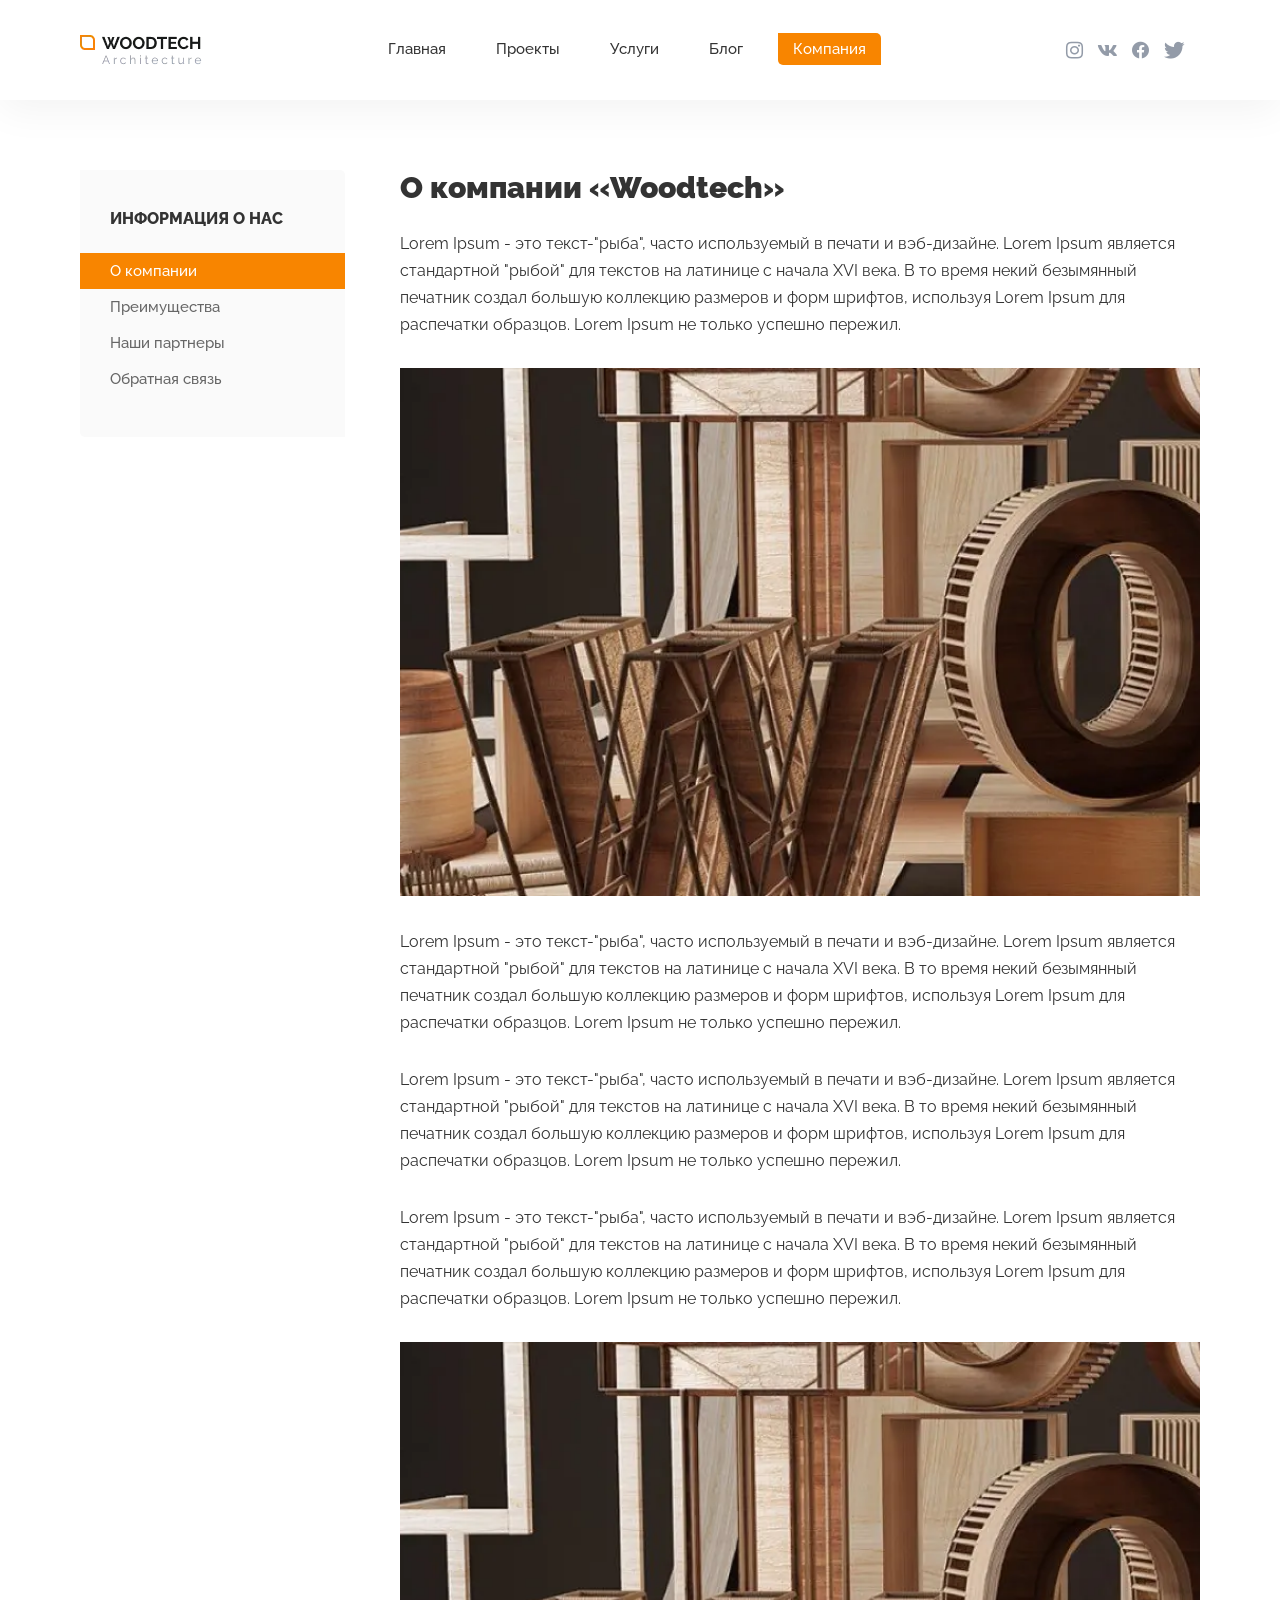
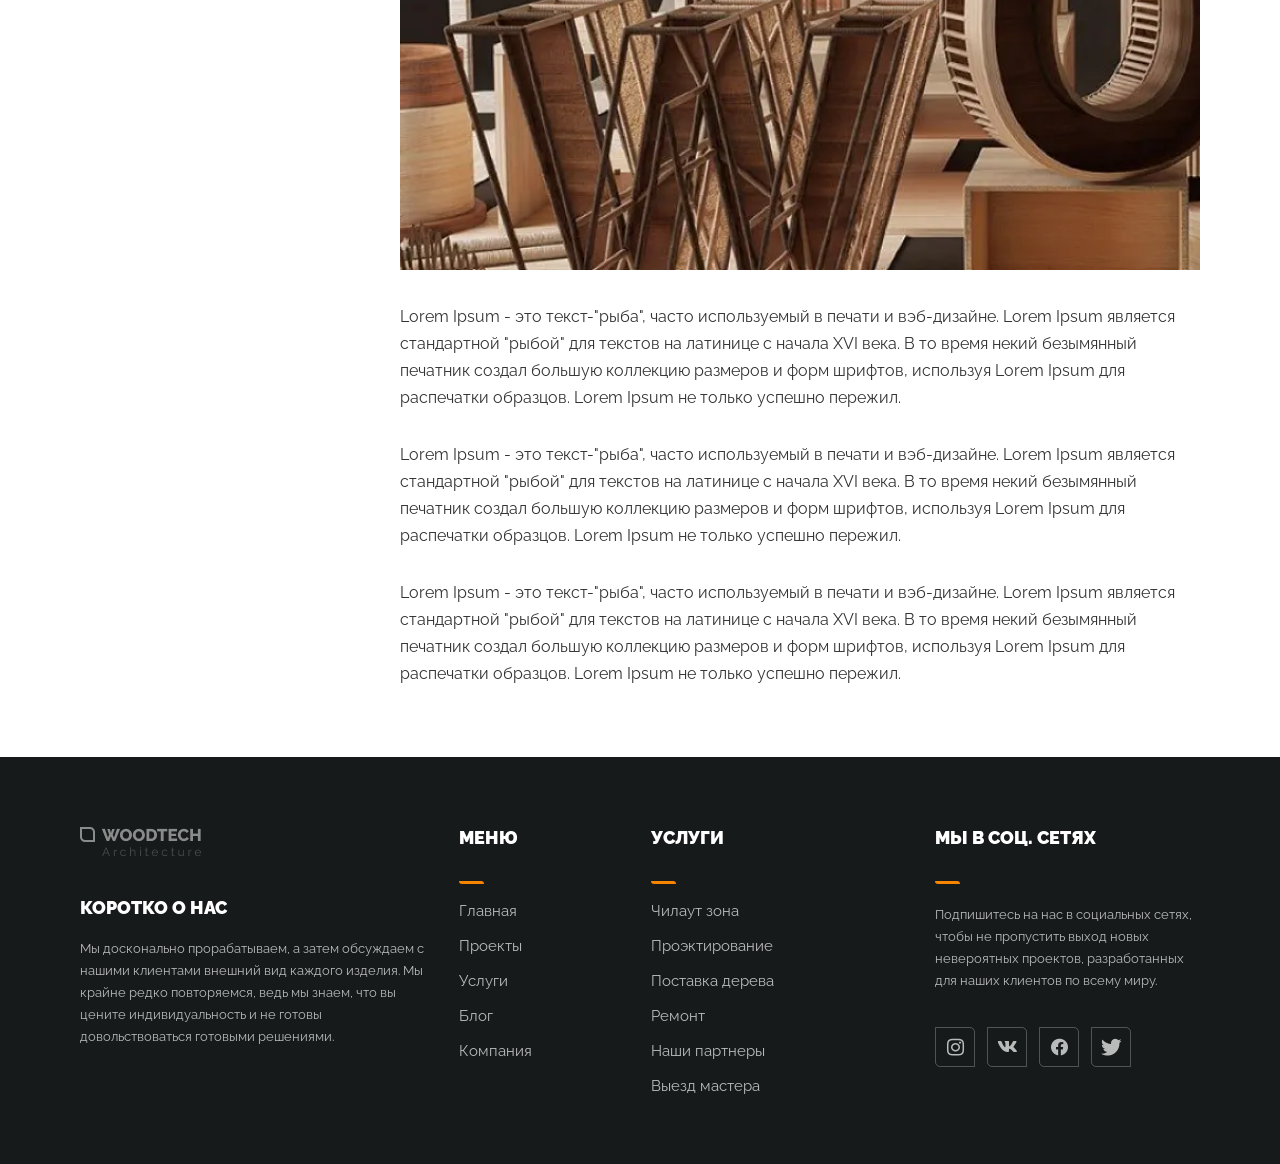
==== commit 9d25fd1b: "fixed" ====
--- a/about.html
+++ b/about.html
@@ -1,283 +1,292 @@
-<!DOCTYPE html>
-<html lang="ru">
-
-<head>
-	<title>О компании</title>
-	<meta charset="UTF-8">
-	<meta name="format-detection" content="telephone=no">
-	<!-- <style>body{opacity: 0;}</style> -->
-	<link rel="stylesheet" href="css/style.min.css?_v=20220426143552">
-	<link rel="shortcut icon" href="favicon.ico">
-	<!-- <meta name="robots" content="noindex, nofollow"> -->
-	<meta name="viewport" content="width=device-width, initial-scale=1.0">
-</head>
-
-<body>
-	<div class="wrapper">
-		<header class="header--white">
-			<div class="header__container">
-
-				<div class="header__menu menu-header">
-
-					<a href="home.html" class="menu-header__logo">
-						<!--<img src="img/logo.png" alt="logo">-->
-					</a>
-
-					<nav data-da=".menu__body, 768" class="menu-header__body">
-						<ul class="menu-header__list">
-							<li><a href="home.html" class="menu-header__link">Главная</a></li>
-							<li><a href="project.html" class="menu-header__link">Проекты</a></li>
-							<li><a href="services.html" class="menu-header__link">Услуги</a></li>
-							<li><a href="blog.html" class="menu-header__link">Блог</a></li>
-							<li><a href="about.html" class="menu-header__link">Компания</a></li>
-						</ul>
-					</nav>
-
-					<div data-da=".menu__body, 479" class="menu-header__social social-menu">
-						<a href="#no-scroll" class="social-menu__item _icon-instagram"></a>
-						<a href="#no-scroll" class="social-menu__item _icon-vk"></a>
-						<a href="#no-scroll" class="social-menu__item _icon-fb"></a>
-						<a href="#no-scroll" class="social-menu__item _icon-twit"></a>
-					</div>
-
-					<nav class="menu">
-						<button type="button" class="menu__burger burger-menu"><span></span></button>
-						<div class="menu__body"></div>
-					</nav>
-
-				</div>
-
-			</div>
-		</header>
-		<main class="page page-about">
-
-			<div class="page-about__container _container">
-
-				<div class="page-about__body body-about">
-
-					<aside class="body-about__sidebar sidebar">
-						<h3 class="sidebar__title">Информация о нас</h3>
-						<ul class="sidebar__list">
-							<li class="sidebar__item sidebar__item--active">
-								<a href="#no-scroll" class="sidebar__link">О компании</a>
-							</li>
-							<li class="sidebar__item">
-								<a href="benefits.html" class="sidebar__link">Преимущества</a>
-							</li>
-							<li class="sidebar__item">
-								<a href="partners.html" class="sidebar__link">Наши партнеры</a>
-							</li>
-							<li class="sidebar__item">
-								<a href="contacts.html" class="sidebar__link">Обратная связь</a>
-							</li>
-						</ul>
-					</aside>
-
-					<div class="body-about__content content-about">
-						<h2 class="content-about__title title">О компании «Woodtech»</h2>
-						<p class="content-about__text">
-							Lorem Ipsum - это текст-"рыба", часто используемый в печати и вэб-дизайне. Lorem Ipsum является
-							стандартной "рыбой" для
-							текстов на латинице с начала XVI века. В то время некий безымянный печатник создал большую
-							коллекцию размеров и форм
-							шрифтов, используя Lorem Ipsum для распечатки образцов. Lorem Ipsum не только успешно пережил.
-						</p>
-						<div class="content-about__box-img-ibg">
-							<img src="img/page-about/01.jpg" alt="photo" class="content-about__img">
-						</div>
-						<p class="content-about__text">
-							Lorem Ipsum - это текст-"рыба", часто используемый в печати и вэб-дизайне. Lorem Ipsum является
-							стандартной "рыбой" для
-							текстов на латинице с начала XVI века. В то время некий безымянный печатник создал большую
-							коллекцию размеров и форм
-							шрифтов, используя Lorem Ipsum для распечатки образцов. Lorem Ipsum не только успешно пережил.
-						</p>
-						<p class="content-about__text">
-							Lorem Ipsum - это текст-"рыба", часто используемый в печати и вэб-дизайне. Lorem Ipsum является
-							стандартной "рыбой" для
-							текстов на латинице с начала XVI века. В то время некий безымянный печатник создал большую
-							коллекцию размеров и форм
-							шрифтов, используя Lorem Ipsum для распечатки образцов. Lorem Ipsum не только успешно пережил.
-						</p>
-						<p class="content-about__text">
-							Lorem Ipsum - это текст-"рыба", часто используемый в печати и вэб-дизайне. Lorem Ipsum является
-							стандартной "рыбой" для
-							текстов на латинице с начала XVI века. В то время некий безымянный печатник создал большую
-							коллекцию размеров и форм
-							шрифтов, используя Lorem Ipsum для распечатки образцов. Lorem Ipsum не только успешно пережил.
-						</p>
-						<div class="content-about__box-img-ibg">
-							<img src="img/page-about/01.jpg" alt="photo" class="content-about__img">
-						</div>
-						<p class="content-about__text">
-							Lorem Ipsum - это текст-"рыба", часто используемый в печати и вэб-дизайне. Lorem Ipsum является
-							стандартной "рыбой" для
-							текстов на латинице с начала XVI века. В то время некий безымянный печатник создал большую
-							коллекцию размеров и форм
-							шрифтов, используя Lorem Ipsum для распечатки образцов. Lorem Ipsum не только успешно пережил.
-						</p>
-						<p class="content-about__text">
-							Lorem Ipsum - это текст-"рыба", часто используемый в печати и вэб-дизайне. Lorem Ipsum является
-							стандартной "рыбой" для
-							текстов на латинице с начала XVI века. В то время некий безымянный печатник создал большую
-							коллекцию размеров и форм
-							шрифтов, используя Lorem Ipsum для распечатки образцов. Lorem Ipsum не только успешно пережил.
-						</p>
-						<p class="content-about__text">
-							Lorem Ipsum - это текст-"рыба", часто используемый в печати и вэб-дизайне. Lorem Ipsum является
-							стандартной "рыбой" для
-							текстов на латинице с начала XVI века. В то время некий безымянный печатник создал большую
-							коллекцию размеров и форм
-							шрифтов, используя Lorem Ipsum для распечатки образцов. Lorem Ipsum не только успешно пережил.
-						</p>
-					</div>
-
-				</div>
-
-			</div>
-
-		</main>
-		<footer class="footer">
-			<div class="footer__container">
-
-				<div class="footer__body">
-
-					<div class="footer__content content-footer">
-						<a href="home.html" class="content-footer__logo">
-							<img src="img/footer/footer-logo.png" alt="logo">
-						</a>
-						<h3 class="content-footer__title footer-title">
-							<span>Коротко о нас</span>
-						</h3>
-						<p class="content-footer__text">
-							Мы досконально прорабатываем, а затем обсуждаем с нашими клиентами внешний вид каждого изделия. Мы крайне
-							редко повторяемся, ведь мы знаем, что вы цените индивидуальность и не готовы довольствоваться готовыми
-							решениями.
-						</p>
-					</div>
-
-					<div class="footer__menu-block menu-block-footer">
-						<div class="menu-block-footer__item item-menu-footer">
-							<div data-spollers="992" class="item-menu-footer__spoller spoller-item-footer">
-
-								<div class="spoller-item-footer__item">
-									<button class="spoller-item-footer__title footer-title title-decor _icon-arrow-left" type="button" data-spoller>Меню</button>
-									<div class="spoller-item-footer__body">
-
-										<nav class="menu-footer">
-											<ul class="menu-footer__list">
-												<li class="menu-footer__item">
-													<a href="home.html" class="menu-footer__link">Главная</a>
-												</li>
-												<li class="menu-footer__item">
-													<a href="project.html" class="menu-footer__link">Проекты</a>
-												</li>
-												<li class="menu-footer__item">
-													<a href="services.html" class="menu-footer__link">Услуги</a>
-												</li>
-												<li class="menu-footer__item">
-													<a href="blog.html" class="menu-footer__link">Блог</a>
-												</li>
-												<li class="menu-footer__item">
-													<a href="about.html" class="menu-footer__link">Компания</a>
-												</li>
-											</ul>
-										</nav>
-
-									</div>
-								</div>
-
-								<div class="spoller-item-footer__item">
-									<button class="spoller-item-footer__title footer-title title-decor _icon-arrow-left" type="button" data-spoller>Услуги</button>
-									<div class="spoller-item-footer__body">
-
-										<nav class="menu-footer">
-											<ul class="menu-footer__list">
-												<li class="menu-footer__item">
-													<a href="readingArea.html" class="menu-footer__link">
-														Чилаут зона
-													</a>
-												</li>
-												<li class="menu-footer__item">
-													<a href="project.html" class="menu-footer__link">
-														Проэктирование
-													</a>
-												</li>
-												<li class="menu-footer__item">
-													<a href="#no-scroll" class="menu-footer__link">
-														Поставка дерева
-													</a>
-												</li>
-												<li class="menu-footer__item">
-													<a href="#no-scroll" class="menu-footer__link">
-														Ремонт
-													</a>
-												</li>
-												<li class="menu-footer__item">
-													<a href="partners.html" class="menu-footer__link">
-														Наши партнеры
-													</a>
-												</li>
-												<li class="menu-footer__item">
-													<a href="contacts.html" class="menu-footer__link">
-														Выезд мастера
-													</a>
-												</li>
-											</ul>
-										</nav>
-
-									</div>
-								</div>
-
-							</div>
-						</div>
-					</div>
-
-					<div class="footer__social social-footer">
-						<h3 class="social-footer__title footer-title title-decor">
-							<span>Мы в соц. сетях</span>
-						</h3>
-						<p class="social-footer__text">
-							Подпишитесь на нас в социальных сетях, чтобы не пропустить выход новых невероятных проектов, разработанных для наших клиентов по всему миру.
-						</p>
-						<ul class="social-footer__list">
-							<li class="social-footer__item">
-								<a href="#no-scroll" class="social-footer__link _icon-instagram"></a>
-							</li>
-							<li class="social-footer__item">
-								<a href="#no-scroll" class="social-footer__link _icon-vk"></a>
-							</li>
-							<li class="social-footer__item">
-								<a href="#no-scroll" class="social-footer__link _icon-fb"></a>
-							</li>
-							<li class="social-footer__item">
-								<a href="#no-scroll" class="social-footer__link _icon-twit"></a>
-							</li>
-						</ul>
-					</div>
-
-				</div>
-
-			</div>
-
-			<div class="footer__scroll">
-				<a data-goto=".header, .header--white" data-goto-speed="1000" href="#no-scroll" class="scroll-up _icon-arrow-left"></a>
-			</div>
-		</footer>
-	</div>
-	<!-- 
-<div id="popup" aria-hidden="true" class="popup">
-	<div class="popup__wrapper">
-		<div class="popup__content">
-			<button data-close type="button" class="popup__close">Закрыть</button>
-			<div class="popup__text">
-			</div>
-		</div>
-	</div>
-</div>
- -->
-
-	<script src="js/app.min.js?_v=20220426143552"></script>
-</body>
-
+<!DOCTYPE html>
+<html lang="ru">
+
+<head>
+	<title>О компании</title>
+	<meta charset="UTF-8">
+	<meta name="format-detection" content="telephone=no">
+	<!-- <style>body{opacity: 0;}</style> -->
+	<link rel="stylesheet" href="css/style.min.css?_v=20220523190354">
+	<!-- <meta name="robots" content="noindex, nofollow"> -->
+	<meta name="viewport" content="width=device-width, initial-scale=1.0">
+</head>
+
+<body>
+	<div class="wrapper">
+		<header class="header--white">
+			<div class="header__container">
+
+				<div class="header__body">
+
+					<a class="header__logo logo" href="home.html">
+					</a>
+
+					<div class="header__menu menu">
+						<nav class="menu__body">
+							<ul class="menu__list">
+								<li class="menu__item">
+									<a href="home.html" class="menu__link">Главная</a>
+								</li>
+								<li class="menu__item">
+									<a href="project.html" class="menu__link">Проекты</a>
+								</li>
+								<li class="menu__item">
+									<a href="services.html" class="menu__link">Услуги</a>
+								</li>
+								<li class="menu__item">
+									<a href="blog.html" class="menu__link">Блог</a>
+								</li>
+								<li class="menu__item">
+									<a href="about.html" class="menu__link">Компания</a>
+								</li>
+							</ul>
+						</nav>
+
+						<div class="menu__burger burger-menu">
+							<span></span>
+						</div>
+					</div>
+
+					<div data-da=".menu__body, 479" class="header__social social-menu">
+						<a href="#no-scroll" class="social-menu__item _icon-instagram"></a>
+						<a href="#no-scroll" class="social-menu__item _icon-vk"></a>
+						<a href="#no-scroll" class="social-menu__item _icon-fb"></a>
+						<a href="#no-scroll" class="social-menu__item _icon-twit"></a>
+					</div>
+
+				</div>
+
+			</div>
+		</header>
+		<main class="page page-about">
+
+			<div class="page-about__container _container">
+
+				<div class="page-about__body body-about">
+
+					<aside class="body-about__sidebar sidebar">
+						<h3 class="sidebar__title">Информация о нас</h3>
+						<ul class="sidebar__list">
+							<li class="sidebar__item sidebar__item--active">
+								<a href="#no-scroll" class="sidebar__link">О компании</a>
+							</li>
+							<li class="sidebar__item">
+								<a href="benefits.html" class="sidebar__link">Преимущества</a>
+							</li>
+							<li class="sidebar__item">
+								<a href="partners.html" class="sidebar__link">Наши партнеры</a>
+							</li>
+							<li class="sidebar__item">
+								<a href="contacts.html" class="sidebar__link">Обратная связь</a>
+							</li>
+						</ul>
+					</aside>
+
+					<div class="body-about__content content-about">
+						<h2 class="content-about__title title">О компании «Woodtech»</h2>
+						<p class="content-about__text">
+							Lorem Ipsum - это текст-"рыба", часто используемый в печати и вэб-дизайне. Lorem Ipsum является
+							стандартной "рыбой" для
+							текстов на латинице с начала XVI века. В то время некий безымянный печатник создал большую
+							коллекцию размеров и форм
+							шрифтов, используя Lorem Ipsum для распечатки образцов. Lorem Ipsum не только успешно пережил.
+						</p>
+						<div class="content-about__box-img-ibg">
+							<picture><source srcset="img/page-about/01.webp"type="image/webp"><img src="img/page-about/01.jpg" alt="photo" class="content-about__img"></picture>
+						</div>
+						<p class="content-about__text">
+							Lorem Ipsum - это текст-"рыба", часто используемый в печати и вэб-дизайне. Lorem Ipsum является
+							стандартной "рыбой" для
+							текстов на латинице с начала XVI века. В то время некий безымянный печатник создал большую
+							коллекцию размеров и форм
+							шрифтов, используя Lorem Ipsum для распечатки образцов. Lorem Ipsum не только успешно пережил.
+						</p>
+						<p class="content-about__text">
+							Lorem Ipsum - это текст-"рыба", часто используемый в печати и вэб-дизайне. Lorem Ipsum является
+							стандартной "рыбой" для
+							текстов на латинице с начала XVI века. В то время некий безымянный печатник создал большую
+							коллекцию размеров и форм
+							шрифтов, используя Lorem Ipsum для распечатки образцов. Lorem Ipsum не только успешно пережил.
+						</p>
+						<p class="content-about__text">
+							Lorem Ipsum - это текст-"рыба", часто используемый в печати и вэб-дизайне. Lorem Ipsum является
+							стандартной "рыбой" для
+							текстов на латинице с начала XVI века. В то время некий безымянный печатник создал большую
+							коллекцию размеров и форм
+							шрифтов, используя Lorem Ipsum для распечатки образцов. Lorem Ipsum не только успешно пережил.
+						</p>
+						<div class="content-about__box-img-ibg">
+							<picture><source srcset="img/page-about/01.webp"type="image/webp"><img src="img/page-about/01.jpg" alt="photo" class="content-about__img"></picture>
+						</div>
+						<p class="content-about__text">
+							Lorem Ipsum - это текст-"рыба", часто используемый в печати и вэб-дизайне. Lorem Ipsum является
+							стандартной "рыбой" для
+							текстов на латинице с начала XVI века. В то время некий безымянный печатник создал большую
+							коллекцию размеров и форм
+							шрифтов, используя Lorem Ipsum для распечатки образцов. Lorem Ipsum не только успешно пережил.
+						</p>
+						<p class="content-about__text">
+							Lorem Ipsum - это текст-"рыба", часто используемый в печати и вэб-дизайне. Lorem Ipsum является
+							стандартной "рыбой" для
+							текстов на латинице с начала XVI века. В то время некий безымянный печатник создал большую
+							коллекцию размеров и форм
+							шрифтов, используя Lorem Ipsum для распечатки образцов. Lorem Ipsum не только успешно пережил.
+						</p>
+						<p class="content-about__text">
+							Lorem Ipsum - это текст-"рыба", часто используемый в печати и вэб-дизайне. Lorem Ipsum является
+							стандартной "рыбой" для
+							текстов на латинице с начала XVI века. В то время некий безымянный печатник создал большую
+							коллекцию размеров и форм
+							шрифтов, используя Lorem Ipsum для распечатки образцов. Lorem Ipsum не только успешно пережил.
+						</p>
+					</div>
+
+				</div>
+
+			</div>
+
+		</main>
+		<footer class="footer">
+			<div class="footer__container">
+
+				<div class="footer__body">
+
+					<div class="footer__content content-footer">
+						<a href="home.html" class="content-footer__logo">
+							<picture><source srcset="img/footer/footer-logo.webp"type="image/webp"><img src="img/footer/footer-logo.png" alt="logo"></picture>
+						</a>
+						<h3 class="content-footer__title footer-title">
+							<span>Коротко о нас</span>
+						</h3>
+						<p class="content-footer__text">
+							Мы досконально прорабатываем, а затем обсуждаем с нашими клиентами внешний вид каждого изделия. Мы крайне
+							редко повторяемся, ведь мы знаем, что вы цените индивидуальность и не готовы довольствоваться готовыми
+							решениями.
+						</p>
+					</div>
+
+					<div class="footer__menu-block menu-block-footer">
+						<div class="menu-block-footer__item item-menu-footer">
+							<div data-spollers="992" class="item-menu-footer__spoller spoller-item-footer">
+
+								<div class="spoller-item-footer__item">
+									<button class="spoller-item-footer__title footer-title title-decor _icon-arrow-left" type="button" data-spoller>Меню</button>
+									<div class="spoller-item-footer__body">
+
+										<nav class="menu-footer">
+											<ul class="menu-footer__list">
+												<li class="menu-footer__item">
+													<a href="home.html" class="menu-footer__link">Главная</a>
+												</li>
+												<li class="menu-footer__item">
+													<a href="project.html" class="menu-footer__link">Проекты</a>
+												</li>
+												<li class="menu-footer__item">
+													<a href="services.html" class="menu-footer__link">Услуги</a>
+												</li>
+												<li class="menu-footer__item">
+													<a href="blog.html" class="menu-footer__link">Блог</a>
+												</li>
+												<li class="menu-footer__item">
+													<a href="about.html" class="menu-footer__link">Компания</a>
+												</li>
+											</ul>
+										</nav>
+
+									</div>
+								</div>
+
+								<div class="spoller-item-footer__item">
+									<button class="spoller-item-footer__title footer-title title-decor _icon-arrow-left" type="button" data-spoller>Услуги</button>
+									<div class="spoller-item-footer__body">
+
+										<nav class="menu-footer">
+											<ul class="menu-footer__list">
+												<li class="menu-footer__item">
+													<a href="readingArea.html" class="menu-footer__link">
+														Чилаут зона
+													</a>
+												</li>
+												<li class="menu-footer__item">
+													<a href="project.html" class="menu-footer__link">
+														Проэктирование
+													</a>
+												</li>
+												<li class="menu-footer__item">
+													<a href="#no-scroll" class="menu-footer__link">
+														Поставка дерева
+													</a>
+												</li>
+												<li class="menu-footer__item">
+													<a href="#no-scroll" class="menu-footer__link">
+														Ремонт
+													</a>
+												</li>
+												<li class="menu-footer__item">
+													<a href="partners.html" class="menu-footer__link">
+														Наши партнеры
+													</a>
+												</li>
+												<li class="menu-footer__item">
+													<a href="contacts.html" class="menu-footer__link">
+														Выезд мастера
+													</a>
+												</li>
+											</ul>
+										</nav>
+
+									</div>
+								</div>
+
+							</div>
+						</div>
+					</div>
+
+					<div class="footer__social social-footer">
+						<h3 class="social-footer__title footer-title title-decor">
+							<span>Мы в соц. сетях</span>
+						</h3>
+						<p class="social-footer__text">
+							Подпишитесь на нас в социальных сетях, чтобы не пропустить выход новых невероятных проектов, разработанных для наших клиентов по всему миру.
+						</p>
+						<ul class="social-footer__list">
+							<li class="social-footer__item">
+								<a href="#no-scroll" class="social-footer__link _icon-instagram"></a>
+							</li>
+							<li class="social-footer__item">
+								<a href="#no-scroll" class="social-footer__link _icon-vk"></a>
+							</li>
+							<li class="social-footer__item">
+								<a href="#no-scroll" class="social-footer__link _icon-fb"></a>
+							</li>
+							<li class="social-footer__item">
+								<a href="#no-scroll" class="social-footer__link _icon-twit"></a>
+							</li>
+						</ul>
+					</div>
+
+				</div>
+
+			</div>
+
+			<div class="footer__scroll">
+				<a data-goto=".header, .header--white" data-goto-speed="1000" href="#no-scroll" class="scroll-up _icon-arrow-left"></a>
+			</div>
+		</footer>
+	</div>
+	<!-- 
+<div id="popup" aria-hidden="true" class="popup">
+	<div class="popup__wrapper">
+		<div class="popup__content">
+			<button data-close type="button" class="popup__close">Закрыть</button>
+			<div class="popup__text">
+			</div>
+		</div>
+	</div>
+</div>
+ -->
+
+	<script src="js/app.min.js?_v=20220523190354"></script>
+</body>
+
 </html>
--- a/css/style.min.css
+++ b/css/style.min.css
@@ -1 +1 @@
-@charset "UTF-8";@import url(https://fonts.googleapis.com/css?family=Raleway:300,regular,500,600,700,800,900&display=swap);@import url(https://fonts.googleapis.com/css?family=Roboto:300,700&display=swap);@font-face{font-family:icons;font-display:swap;src:url(../fonts/icons.woff2) format("woff2"),url(../fonts/icons.woff) format("woff");font-weight:400;font-style:normal}.breadcrumbs__list a+span::after,[class*=_icon-]:before{font-family:icons;font-style:normal;font-weight:400;font-variant:normal;text-transform:none;line-height:1;-webkit-font-smoothing:antialiased;-moz-osx-font-smoothing:grayscale}[class*=_icon-]:before{display:block}._icon-arrow-left:before{content:"\e900"}._icon-fb:before{content:"\e901";font-size:1.125rem}._icon-instagram:before{content:"\e902";font-size:1.125rem}._icon-location:before{content:"\e903"}._icon-twit:before{content:"\e904";font-size:1.125rem}._icon-vk:before{content:"\e905";font-size:.6875rem}*{padding:0;margin:0;border:0}*,:after,:before{-webkit-box-sizing:border-box;box-sizing:border-box}body,html{height:100%;min-width:320px}body{color:#333;line-height:1;font-family:Raleway;font-size:.9375rem;-ms-text-size-adjust:100%;-moz-text-size-adjust:100%;-webkit-text-size-adjust:100%;-webkit-font-smoothing:antialiased;-moz-osx-font-smoothing:grayscale}button,input,textarea{font-family:Raleway;font-size:inherit}button{cursor:pointer;color:inherit;background-color:inherit}a{color:inherit}a:link,a:visited{text-decoration:none}a:hover{text-decoration:none}ul li{list-style:none}img{vertical-align:top}h1,h2,h3,h4,h5,h6{font-weight:inherit;font-size:inherit}body{font-weight:400}.lock body{overflow:hidden;-ms-touch-action:none;touch-action:none}.wrapper{min-height:100%;display:-webkit-box;display:-ms-flexbox;display:flex;-webkit-box-orient:vertical;-webkit-box-direction:normal;-ms-flex-direction:column;flex-direction:column;overflow:hidden}.wrapper>main{-webkit-box-flex:1;-ms-flex:1 1 auto;flex:1 1 auto}.wrapper>*{min-width:0}[class*=__container]{max-width:70rem;-webkit-box-sizing:content-box;box-sizing:content-box;margin:0 auto;padding:0 .9375rem}.noUi-target,.noUi-target *{-webkit-touch-callout:none;-webkit-tap-highlight-color:transparent;-webkit-user-select:none;-ms-touch-action:none;touch-action:none;-ms-user-select:none;-moz-user-select:none;user-select:none;-webkit-box-sizing:border-box;box-sizing:border-box}.noUi-target{position:relative}.noUi-base,.noUi-connects{width:100%;height:100%;position:relative;z-index:1}.noUi-connects{overflow:hidden;z-index:0}.noUi-connect,.noUi-origin{will-change:transform;position:absolute;z-index:1;top:0;right:0;height:100%;width:100%;-ms-transform-origin:0 0;-webkit-transform-origin:0 0;-webkit-transform-style:preserve-3d;transform-origin:0 0;-webkit-transform-style:flat;transform-style:flat}.noUi-txt-dir-rtl.noUi-horizontal .noUi-origin{left:0;right:auto}.noUi-vertical .noUi-origin{top:-100%;width:0}.noUi-horizontal .noUi-origin{height:0}.noUi-handle{-webkit-backface-visibility:hidden;backface-visibility:hidden;position:absolute}.noUi-touch-area{height:100%;width:100%}.noUi-state-tap .noUi-connect,.noUi-state-tap .noUi-origin{-webkit-transition:-webkit-transform .3s;transition:-webkit-transform .3s;-o-transition:transform .3s;transition:transform .3s;transition:transform .3s,-webkit-transform .3s}.noUi-state-drag *{cursor:inherit!important}.noUi-horizontal{height:18px}.noUi-horizontal .noUi-handle{width:34px;height:28px;right:-17px;top:-6px}.noUi-vertical{width:18px}.noUi-vertical .noUi-handle{width:28px;height:34px;right:-6px;bottom:-17px}.noUi-txt-dir-rtl.noUi-horizontal .noUi-handle{left:-17px;right:auto}.noUi-target{background:#fafafa;border-radius:4px;border:1px solid #d3d3d3;-webkit-box-shadow:inset 0 1px 1px #f0f0f0,0 3px 6px -5px #bbb;box-shadow:inset 0 1px 1px #f0f0f0,0 3px 6px -5px #bbb}.noUi-connects{border-radius:3px}.noUi-connect{background:#3fb8af}.noUi-draggable{cursor:ew-resize}.noUi-vertical .noUi-draggable{cursor:ns-resize}.noUi-handle{border:1px solid #d9d9d9;border-radius:3px;background:#fff;cursor:default;-webkit-box-shadow:inset 0 0 1px #fff,inset 0 1px 7px #ebebeb,0 3px 6px -3px #bbb;box-shadow:inset 0 0 1px #fff,inset 0 1px 7px #ebebeb,0 3px 6px -3px #bbb}.noUi-active{-webkit-box-shadow:inset 0 0 1px #fff,inset 0 1px 7px #ddd,0 3px 6px -3px #bbb;box-shadow:inset 0 0 1px #fff,inset 0 1px 7px #ddd,0 3px 6px -3px #bbb}.noUi-handle:after,.noUi-handle:before{content:"";display:block;position:absolute;height:14px;width:1px;background:#e8e7e6;left:14px;top:6px}.noUi-handle:after{left:17px}.noUi-vertical .noUi-handle:after,.noUi-vertical .noUi-handle:before{width:14px;height:1px;left:6px;top:14px}.noUi-vertical .noUi-handle:after{top:17px}[disabled] .noUi-connect{background:#b8b8b8}[disabled] .noUi-handle,[disabled].noUi-handle,[disabled].noUi-target{cursor:not-allowed}.noUi-pips,.noUi-pips *{-webkit-box-sizing:border-box;box-sizing:border-box}.noUi-pips{position:absolute;color:#999}.noUi-value{position:absolute;white-space:nowrap;text-align:center}.noUi-value-sub{color:#ccc;font-size:10px}.noUi-marker{position:absolute;background:#ccc}.noUi-marker-sub{background:#aaa}.noUi-marker-large{background:#aaa}.noUi-pips-horizontal{padding:10px 0;height:80px;top:100%;left:0;width:100%}.noUi-value-horizontal{-webkit-transform:translate(-50%,50%);-ms-transform:translate(-50%,50%);transform:translate(-50%,50%)}.noUi-rtl .noUi-value-horizontal{-webkit-transform:translate(50%,50%);-ms-transform:translate(50%,50%);transform:translate(50%,50%)}.noUi-marker-horizontal.noUi-marker{margin-left:-1px;width:2px;height:5px}.noUi-marker-horizontal.noUi-marker-sub{height:10px}.noUi-marker-horizontal.noUi-marker-large{height:15px}.noUi-pips-vertical{padding:0 10px;height:100%;top:0;left:100%}.noUi-value-vertical{-webkit-transform:translate(0,-50%);-ms-transform:translate(0,-50%);transform:translate(0,-50%);padding-left:25px}.noUi-rtl .noUi-value-vertical{-webkit-transform:translate(0,50%);-ms-transform:translate(0,50%);transform:translate(0,50%)}.noUi-marker-vertical.noUi-marker{width:5px;height:2px;margin-top:-1px}.noUi-marker-vertical.noUi-marker-sub{width:10px}.noUi-marker-vertical.noUi-marker-large{width:15px}.noUi-tooltip{display:block;position:absolute;border:1px solid #d9d9d9;border-radius:3px;background:#fff;color:#000;padding:5px;text-align:center;white-space:nowrap}.noUi-horizontal .noUi-tooltip{-webkit-transform:translate(-50%,0);-ms-transform:translate(-50%,0);transform:translate(-50%,0);left:50%;bottom:120%}.noUi-vertical .noUi-tooltip{-webkit-transform:translate(0,-50%);-ms-transform:translate(0,-50%);transform:translate(0,-50%);top:50%;right:120%}.noUi-horizontal .noUi-origin>.noUi-tooltip{-webkit-transform:translate(50%,0);-ms-transform:translate(50%,0);transform:translate(50%,0);left:auto;bottom:10px}.noUi-vertical .noUi-origin>.noUi-tooltip{-webkit-transform:translate(0,-18px);-ms-transform:translate(0,-18px);transform:translate(0,-18px);top:auto;right:28px}[data-showmore-button] span:last-child{display:none}._showmore-active [data-showmore-button] span{display:none}._showmore-active [data-showmore-button] span:last-child{display:block}[class*=-ibg]{position:relative}[class*=-ibg] img{position:absolute;width:100%;height:100%;top:0;left:0;-o-object-fit:cover;object-fit:cover}[class*=-ibg_contain] img{-o-object-fit:contain;object-fit:contain}._watcher-view.content-readArea__title{-webkit-transition:all 1s ease 0s;-o-transition:all 1s ease 0s;transition:all 1s ease 0s;-webkit-transform:translate(0,0);-ms-transform:translate(0,0);transform:translate(0,0);opacity:1}.body-content__text,.info-executor,.summary-executor{-webkit-transition:all 1s ease 0s;-o-transition:all 1s ease 0s;transition:all 1s ease 0s;-webkit-transform:translate(0,100px);-ms-transform:translate(0,100px);transform:translate(0,100px);opacity:0}._watcher-view.body-content__text,._watcher-view.info-executor,._watcher-view.summary-executor{-webkit-transition:all 1s ease 0s;-o-transition:all 1s ease 0s;transition:all 1s ease 0s;-webkit-transform:translate(0,0);-ms-transform:translate(0,0);transform:translate(0,0);opacity:1}.dots{display:-webkit-box;display:-ms-flexbox;display:flex}.dots span{width:.3125rem;height:.3125rem;border-radius:50%;background-color:#f88500}.dots span:not(:last-child){margin:0 .625rem 0 0}.date-blog{display:inline-block;position:absolute;top:10px;left:10px;padding:.3125rem .625rem;border-radius:0 .3125rem 0 .3125rem;background-color:#f88500;color:#fff}.footer-title{font-size:1.125rem;line-height:1.1666666667;font-weight:900;text-transform:uppercase;color:#fff;margin-bottom:1.1111111111em}.title-decor{position:relative;padding-bottom:2em}.title-decor::after{content:"";position:absolute;left:0;bottom:0;width:1.5625rem;height:.1875rem;background-color:#f88500;border-radius:0 .3125rem}.scroll-up{position:fixed;z-index:4;background-color:#f88500;right:1.25rem;bottom:9.3198992443%;border-radius:0 .3125rem;display:-webkit-box;display:-ms-flexbox;display:flex;-webkit-box-pack:center;-ms-flex-pack:center;justify-content:center;-webkit-box-align:center;-ms-flex-align:center;align-items:center;-webkit-transition:all .8s ease 0s;-o-transition:all .8s ease 0s;transition:all .8s ease 0s;opacity:0;-webkit-transform:translate(0,120%);-ms-transform:translate(0,120%);transform:translate(0,120%)}.scroll-up--active{-webkit-transform:translate(0,0);-ms-transform:translate(0,0);transform:translate(0,0);opacity:1}.scroll-up:hover._icon-arrow-left::before{-webkit-animation:arrowUp .8s infinite linear;animation:arrowUp .8s infinite linear}@-webkit-keyframes arrowUp{0%{-webkit-transform:rotate(90deg) translate(0,0);transform:rotate(90deg) translate(0,0)}50%{-webkit-transform:rotate(90deg) translate(-5px,0);transform:rotate(90deg) translate(-5px,0)}100%{-webkit-transform:rotate(90deg) translate(0,0);transform:rotate(90deg) translate(0,0)}}@keyframes arrowUp{0%{-webkit-transform:rotate(90deg) translate(0,0);transform:rotate(90deg) translate(0,0)}50%{-webkit-transform:rotate(90deg) translate(-5px,0);transform:rotate(90deg) translate(-5px,0)}100%{-webkit-transform:rotate(90deg) translate(0,0);transform:rotate(90deg) translate(0,0)}}.scroll-up._icon-arrow-left::before{-webkit-transform:rotate(90deg);-ms-transform:rotate(90deg);transform:rotate(90deg)}.breadcrumbs{line-height:2;color:#ccc;white-space:nowrap;overflow:auto}.breadcrumbs__list{display:-webkit-box;display:-ms-flexbox;display:flex}.breadcrumbs__list a+span::after{content:"\e900";display:inline-block;font-size:.5rem;-webkit-transform:rotate(-180deg);-ms-transform:rotate(-180deg);transform:rotate(-180deg);margin:0 1.25em}.breadcrumbs__list span{display:-webkit-box;display:-ms-flexbox;display:flex;-webkit-box-align:center;-ms-flex-align:center;align-items:center}.breadcrumbs__item{display:-webkit-box;display:-ms-flexbox;display:flex}.breadcrumbs__link{font-weight:600}.breadcrumbs__current{font-weight:700;color:#888}.breadcrumbs .breadcrumbs__link{text-decoration:underline}.title{font-size:1.5rem;line-height:1.1666666667;font-weight:900;text-transform:uppercase}.slide-blog{display:-webkit-box;display:-ms-flexbox;display:flex;-webkit-box-orient:vertical;-webkit-box-direction:normal;-ms-flex-direction:column;flex-direction:column;min-height:27.5rem;padding:.9375rem;border:1px solid #eee;border-radius:0 .3125rem}.slide-blog__img-box-ibg{display:block;margin-bottom:1.5333333333em;padding-bottom:64%}.slide-blog__img{border-radius:0 .3125rem}.content-slide-blog{display:-webkit-box;display:-ms-flexbox;display:flex;-webkit-box-orient:vertical;-webkit-box-direction:normal;-ms-flex-direction:column;flex-direction:column;height:100%}.content-slide-blog__title{font-size:1.125rem;line-height:1.2222222222;font-weight:800;text-transform:uppercase;margin-bottom:.9444444444em;-webkit-transition:color .3s ease 0s;-o-transition:color .3s ease 0s;transition:color .3s ease 0s;position:relative;padding-left:.625rem}.content-slide-blog__title::before{content:"";left:0;position:absolute;width:.1875rem;height:100%;background-color:#f88500}.content-slide-blog__text{line-height:1.6;margin-bottom:.3333333333em;-webkit-box-flex:1;-ms-flex:1 1 auto;flex:1 1 auto}.content-slide-blog__link{display:inline-block;font-weight:800;line-height:1.7333333333;text-decoration:underline;-webkit-transition:color .3s ease 0s;-o-transition:color .3s ease 0s;transition:color .3s ease 0s}.pagination{display:-webkit-box;display:-ms-flexbox;display:flex;-webkit-box-pack:center;-ms-flex-pack:center;justify-content:center;-webkit-box-align:center;-ms-flex-align:center;align-items:center}.pagination__next,.pagination__prev{color:#c4c4c4;line-height:1.2;font-weight:600;-webkit-transition:color .3s ease 0s;-o-transition:color .3s ease 0s;transition:color .3s ease 0s}.pagination__next:hover,.pagination__prev:hover{color:#f88500}.pagination__list{display:-webkit-box;display:-ms-flexbox;display:flex;margin:0 1.5625rem}.pagination__item:not(:last-child){margin:0 .625rem 0 0}.pagination__link{display:-webkit-box;display:-ms-flexbox;display:flex;-webkit-box-pack:center;-ms-flex-pack:center;justify-content:center;-webkit-box-align:center;-ms-flex-align:center;align-items:center;font-family:Roboto;width:2.25rem;height:2.25rem;font-weight:500;color:#666;border-radius:0 .3125rem}.pagination__link--active{background-color:#f88500;color:#fff}.sidebar{display:-webkit-box;display:-ms-flexbox;display:flex;-webkit-box-orient:vertical;-webkit-box-direction:normal;-ms-flex-direction:column;flex-direction:column;-webkit-box-flex:0;-ms-flex:0 0 16.5625rem;flex:0 0 16.5625rem;background-color:#fafafa;border-radius:0 .3125rem;height:13.2489040429%;padding:2.5rem 0}.sidebar__title{font-size:1rem;line-height:1.125;font-weight:800;color:#333;text-transform:uppercase;padding:0 1.875rem;margin-bottom:1.5625em}.sidebar__item{padding:.625rem 1.875rem;color:#666}.sidebar__item--active{color:#fff;background-color:#f88500}.sidebar__link{display:block;line-height:1.0666666667;font-weight:500}.header{z-index:5}.header__menu{padding:.625rem .9375rem;margin:0 -.9375rem;-webkit-box-align:center;-ms-flex-align:center;align-items:center;min-height:6.25rem}.menu-header{display:-webkit-box;display:-ms-flexbox;display:flex;-webkit-box-pack:justify;-ms-flex-pack:justify;justify-content:space-between}.menu-header__logo{width:7.625rem;height:1.875rem;background:url(../img/logo.png) no-repeat center}.menu-header__body{-webkit-box-flex:1;-ms-flex:1 1 auto;flex:1 1 auto}.menu-header__list{display:-webkit-box;display:-ms-flexbox;display:flex;-webkit-box-pack:center;-ms-flex-pack:center;justify-content:center;-ms-flex-wrap:wrap;flex-wrap:wrap;row-gap:.625rem;color:#fff}.menu-header__link{padding:.4375rem .9375rem;font-weight:500;line-height:1.1742857143;-webkit-transition:background-color .3s ease 0s;-o-transition:background-color .3s ease 0s;transition:background-color .3s ease 0s;border-radius:0 .3125rem 0 .3125rem}.menu-header__link--active{background-color:rgba(196,196,196,.25)}.menu-header__social{display:-webkit-box;display:-ms-flexbox;display:flex;-webkit-box-flex:0;-ms-flex:0 1 134px;flex:0 1 134px;min-height:2.0625rem;padding:.46875rem .9375rem;color:rgba(255,255,255,.75);background-color:rgba(196,196,196,.25);border-radius:4.375rem;-webkit-box-align:center;-ms-flex-align:center;align-items:center;gap:.75rem}.burger-menu{display:none}.header--white{background-color:#fff;-webkit-box-shadow:0 10px 40px rgba(0,0,0,.05);box-shadow:0 10px 40px rgba(0,0,0,.05);position:fixed;top:0;left:0;width:100%;z-index:50}.header--white .menu-header__logo{background:url(../img/logo-black.png) no-repeat center}.header--white .menu-header__link--active{background-color:#f88500;color:#fff}.header--white .menu-header__social{color:rgba(111,122,139,.75);background-color:unset}.header--white .menu-header .menu__burger span,.header--white .menu-header .menu__burger::after,.header--white .menu-header .menu__burger::before{content:"";background-color:#111}.footer{background-color:#171a1a;color:rgba(255,255,255,.7)}.footer__body{display:-webkit-box;display:-ms-flexbox;display:flex}.content-footer{-webkit-box-flex:0;-ms-flex:0 0 21.5rem;flex:0 0 21.5rem}.content-footer__logo{display:inline-block}.content-footer__text{font-size:.8125rem;line-height:1.6923076923}.menu-block-footer{-webkit-box-flex:1;-ms-flex:1 1 auto;flex:1 1 auto}.spoller-item-footer{display:-webkit-box;display:-ms-flexbox;display:flex;gap:1.375rem}.spoller-item-footer__item{-webkit-box-flex:0;-ms-flex:0 1 10.625rem;flex:0 1 10.625rem}.spoller-item-footer__title{cursor:initial;display:-webkit-inline-box;display:-ms-inline-flexbox;display:inline-flex;font-size:1.125rem;line-height:1.1666666667;font-weight:900;text-transform:uppercase;color:#fff}.spoller-item-footer__title._icon-arrow-left::before{display:none;-webkit-transform:rotate(270deg);-ms-transform:rotate(270deg);transform:rotate(270deg);-webkit-transition:-webkit-transform .3s ease 0s;transition:-webkit-transform .3s ease 0s;-o-transition:transform .3s ease 0s;transition:transform .3s ease 0s;transition:transform .3s ease 0s,-webkit-transform .3s ease 0s}.spoller-item-footer__title._spoller-active._icon-arrow-left::before{-webkit-transition:-webkit-transform .3s ease 0s;transition:-webkit-transform .3s ease 0s;-o-transition:transform .3s ease 0s;transition:transform .3s ease 0s;transition:transform .3s ease 0s,-webkit-transform .3s ease 0s;-webkit-transform:rotate(90deg);-ms-transform:rotate(90deg);transform:rotate(90deg)}.menu-footer__item:not(:last-child){margin:0 0 1.3333333333em 0}.menu-footer__link{-webkit-transition:all .3s ease 0s;-o-transition:all .3s ease 0s;transition:all .3s ease 0s}.social-footer{-webkit-box-flex:0;-ms-flex:0 1 16.5625rem;flex:0 1 16.5625rem}.social-footer__text{font-size:.8125rem;line-height:1.6923076923;margin-bottom:2.6923076923em}.social-footer__list{display:-webkit-box;display:-ms-flexbox;display:flex;gap:.75rem}.social-footer__item{display:-webkit-box;display:-ms-flexbox;display:flex;-webkit-box-align:center;-ms-flex-align:center;align-items:center;width:40px;height:40px;padding:12px;border:1px solid rgba(255,255,255,.25);border-radius:0 .3125rem;-webkit-transition:all .3s ease 0s;-o-transition:all .3s ease 0s;transition:all .3s ease 0s;cursor:pointer}.button{display:inline-block;padding:.75rem 1.875rem;background-color:#f88500;color:#fff;text-transform:uppercase;font-weight:800;line-height:1.4285714286;border-radius:0 .3125rem 0 .3125rem;-webkit-transition:background-color .3s ease 0s;-o-transition:background-color .3s ease 0s;transition:background-color .3s ease 0s}.button._fw{width:100%}.dots{display:-webkit-box;display:-ms-flexbox;display:flex}.dots span{width:.3125rem;height:.3125rem;border-radius:50%;background-color:#f88500}.dots span:not(:last-child){margin:0 .625rem 0 0}.date-blog{display:inline-block;position:absolute;top:10px;left:10px;padding:.3125rem .625rem;border-radius:0 .3125rem 0 .3125rem;background-color:#f88500;color:#fff}.footer-title{font-size:1.125rem;line-height:1.1666666667;font-weight:900;text-transform:uppercase;color:#fff;margin-bottom:1.1111111111em}.title-decor{position:relative;padding-bottom:2em}.title-decor::after{content:"";position:absolute;left:0;bottom:0;width:1.5625rem;height:.1875rem;background-color:#f88500;border-radius:0 .3125rem}.scroll-up{position:fixed;z-index:4;background-color:#f88500;right:1.25rem;bottom:9.3198992443%;border-radius:0 .3125rem;display:-webkit-box;display:-ms-flexbox;display:flex;-webkit-box-pack:center;-ms-flex-pack:center;justify-content:center;-webkit-box-align:center;-ms-flex-align:center;align-items:center;-webkit-transition:all .8s ease 0s;-o-transition:all .8s ease 0s;transition:all .8s ease 0s;opacity:0;-webkit-transform:translate(0,120%);-ms-transform:translate(0,120%);transform:translate(0,120%)}.scroll-up--active{-webkit-transform:translate(0,0);-ms-transform:translate(0,0);transform:translate(0,0);opacity:1}.scroll-up:hover._icon-arrow-left::before{-webkit-animation:arrowUp .8s infinite linear;animation:arrowUp .8s infinite linear}@keyframes arrowUp{0%{-webkit-transform:rotate(90deg) translate(0,0);transform:rotate(90deg) translate(0,0)}50%{-webkit-transform:rotate(90deg) translate(-5px,0);transform:rotate(90deg) translate(-5px,0)}100%{-webkit-transform:rotate(90deg) translate(0,0);transform:rotate(90deg) translate(0,0)}}.scroll-up._icon-arrow-left::before{-webkit-transform:rotate(90deg);-ms-transform:rotate(90deg);transform:rotate(90deg)}.breadcrumbs{line-height:2;color:#ccc;white-space:nowrap;overflow:auto}.breadcrumbs__list{display:-webkit-box;display:-ms-flexbox;display:flex}.breadcrumbs__list a+span::after{content:"\e900";display:inline-block;font-size:.5rem;-webkit-transform:rotate(-180deg);-ms-transform:rotate(-180deg);transform:rotate(-180deg);margin:0 1.25em}.breadcrumbs__list span{display:-webkit-box;display:-ms-flexbox;display:flex;-webkit-box-align:center;-ms-flex-align:center;align-items:center}.breadcrumbs__item{display:-webkit-box;display:-ms-flexbox;display:flex}.breadcrumbs__link{font-weight:600}.breadcrumbs__current{font-weight:700;color:#888}.breadcrumbs .breadcrumbs__link{text-decoration:underline}.title{font-size:1.5rem;line-height:1.1666666667;font-weight:900;text-transform:uppercase}.slide-blog{display:-webkit-box;display:-ms-flexbox;display:flex;-webkit-box-orient:vertical;-webkit-box-direction:normal;-ms-flex-direction:column;flex-direction:column;min-height:27.5rem;padding:.9375rem;border:1px solid #eee;border-radius:0 .3125rem}.slide-blog__img-box-ibg{display:block;margin-bottom:1.5333333333em;padding-bottom:64%}.slide-blog__img{border-radius:0 .3125rem}.content-slide-blog{display:-webkit-box;display:-ms-flexbox;display:flex;-webkit-box-orient:vertical;-webkit-box-direction:normal;-ms-flex-direction:column;flex-direction:column;height:100%}.content-slide-blog__title{font-size:1.125rem;line-height:1.2222222222;font-weight:800;text-transform:uppercase;margin-bottom:.9444444444em;-webkit-transition:color .3s ease 0s;-o-transition:color .3s ease 0s;transition:color .3s ease 0s;position:relative;padding-left:.625rem}.content-slide-blog__title::before{content:"";left:0;position:absolute;width:.1875rem;height:100%;background-color:#f88500}.content-slide-blog__text{line-height:1.6;margin-bottom:.3333333333em;-webkit-box-flex:1;-ms-flex:1 1 auto;flex:1 1 auto}.content-slide-blog__link{display:inline-block;font-weight:800;line-height:1.7333333333;text-decoration:underline;-webkit-transition:color .3s ease 0s;-o-transition:color .3s ease 0s;transition:color .3s ease 0s}.pagination{display:-webkit-box;display:-ms-flexbox;display:flex;-webkit-box-pack:center;-ms-flex-pack:center;justify-content:center;-webkit-box-align:center;-ms-flex-align:center;align-items:center}.pagination__next,.pagination__prev{color:#c4c4c4;line-height:1.2;font-weight:600;-webkit-transition:color .3s ease 0s;-o-transition:color .3s ease 0s;transition:color .3s ease 0s}.pagination__next:hover,.pagination__prev:hover{color:#f88500}.pagination__list{display:-webkit-box;display:-ms-flexbox;display:flex;margin:0 1.5625rem}.pagination__item:not(:last-child){margin:0 .625rem 0 0}.pagination__link{display:-webkit-box;display:-ms-flexbox;display:flex;-webkit-box-pack:center;-ms-flex-pack:center;justify-content:center;-webkit-box-align:center;-ms-flex-align:center;align-items:center;font-family:Roboto;width:2.25rem;height:2.25rem;font-weight:500;color:#666;border-radius:0 .3125rem}.pagination__link--active{background-color:#f88500;color:#fff}.sidebar{display:-webkit-box;display:-ms-flexbox;display:flex;-webkit-box-orient:vertical;-webkit-box-direction:normal;-ms-flex-direction:column;flex-direction:column;-webkit-box-flex:0;-ms-flex:0 0 16.5625rem;flex:0 0 16.5625rem;background-color:#fafafa;border-radius:0 .3125rem;height:13.2489040429%;padding:2.5rem 0}.sidebar__title{font-size:1rem;line-height:1.125;font-weight:800;color:#333;text-transform:uppercase;padding:0 1.875rem;margin-bottom:1.5625em}.sidebar__item{padding:.625rem 1.875rem;color:#666}.sidebar__item--active{color:#fff;background-color:#f88500}.sidebar__link{display:block;line-height:1.0666666667;font-weight:500}.page-home{min-height:40.625rem;margin:-100px 0 0 0}.page-home__slider{position:relative}.slide-page-home{padding:.625rem;background-color:#202328;max-height:40.625rem;position:relative}.slide-page-home__bg{width:100%;max-height:630px;background-size:cover;border-radius:20px}.slide-page-home__content{position:absolute;top:192px;color:#fff;max-width:26.5625rem}.slide-page-home__title{line-height:1.1724137931;font-weight:300;margin-bottom:.2586206897em}.slide-page-home__sub-title{display:inline-block;padding:.4375rem 1rem;font-size:.9375rem;font-weight:500;line-height:1.2;background-color:#f88500;border-radius:0 .3125rem 0 .3125rem;margin-bottom:1.6666666667em}.slide-page-home__text{background:rgba(32,35,40,.9);line-height:1.7142857143;padding:.9375rem 1.375rem;border-radius:0 .625rem 0 .625rem}.controll-page-home{position:absolute;right:0;bottom:.625rem;z-index:3;padding:.9375rem 2.3125rem .625rem;background-color:#202328;border-radius:.625rem 0 0 0;display:-webkit-box;display:-ms-flexbox;display:flex;-webkit-box-align:center;-ms-flex-align:center;align-items:center;-webkit-column-gap:2.5rem;-moz-column-gap:2.5rem;column-gap:2.5rem}.controll-page-home__scroll-bar{height:5px;background-color:rgba(0,0,0,.2);border-radius:5px;cursor:pointer}.controll-page-home__scroll-bar .swiper-scrollbar-drag{height:100%;background-color:#000;border-radius:5px}.controll-page-home__navigation{display:-webkit-box;display:-ms-flexbox;display:flex;-webkit-box-pack:justify;-ms-flex-pack:justify;justify-content:space-between;-webkit-box-align:center;-ms-flex-align:center;align-items:center;-webkit-box-flex:0;-ms-flex:0 1 3.75rem;flex:0 1 3.75rem}.fraction-controll{font-family:Roboto;display:-webkit-box;display:-ms-flexbox;display:flex;-webkit-box-align:end;-ms-flex-align:end;align-items:flex-end;font-size:.9375rem;line-height:1.2;font-weight:300;color:#353941}.fraction-controll__current{font-size:1.25rem;color:#818b9d;padding-right:.625rem}.fraction-controll__all{font-size:1.0625rem;color:#59606c;padding-left:.625rem}.navigation-page-home ._icon-arrow-left::before{font-size:1.25rem}.navigation-page-home__next,.navigation-page-home__prev{color:#ccc;cursor:pointer}.navigation-page-home__prev{-webkit-transform:rotate(180deg);-ms-transform:rotate(180deg);transform:rotate(180deg)}.navigation-page-home .swiper-button-disabled{color:#4d4b4b}.trust{background-color:#171a1a;color:#6f7a8b}.trust__body{display:-webkit-box;display:-ms-flexbox;display:flex;-webkit-box-pack:justify;-ms-flex-pack:justify;justify-content:space-between;-webkit-box-align:center;-ms-flex-align:center;align-items:center}.trust__difference{-webkit-box-flex:0;-ms-flex:0 1 43.75rem;flex:0 1 43.75rem}.trust__address{-webkit-box-flex:0;-ms-flex:0 0 22.5rem;flex:0 0 22.5rem}.difference-trust__title{display:inline-block;font-size:1.125rem;line-height:1.1666666667;text-transform:uppercase;font-weight:900;padding-bottom:.8333333333em;border-bottom:1px solid #2d3038;margin-bottom:.8888888889em}.difference-trust__columns{display:-webkit-box;display:-ms-flexbox;display:flex;-webkit-box-pack:justify;-ms-flex-pack:justify;justify-content:space-between;gap:20px}.difference-trust__column{display:-webkit-box;display:-ms-flexbox;display:flex;-webkit-box-orient:vertical;-webkit-box-direction:normal;-ms-flex-direction:column;flex-direction:column;-webkit-box-flex:0;-ms-flex:0 1 13.75rem;flex:0 1 13.75rem;row-gap:10px}.difference-trust__item{line-height:1.0666666667}.difference-trust__item span{font-family:Roboto;font-weight:700;margin-right:.3125rem}.address-trust{text-align:right}.address-trust__text{line-height:1.5333333333}.address-trust__phone{display:block;font-family:Roboto;font-size:1.75rem;line-height:1.6428571429;font-weight:300;color:#fff}.address-trust__phone:not(:last-child){margin-bottom:.5357142857em}.work{position:relative;background-color:#fafafa}.work__top-bg{background-color:#202328}.work__top{display:-webkit-box;display:-ms-flexbox;display:flex;-webkit-box-flex:0;-ms-flex:0 1 50%;flex:0 1 50%}.work__bottom{min-height:23.75rem}.top-work{display:-webkit-box;display:-ms-flexbox;display:flex;-webkit-box-flex:1;-ms-flex:1 1 50%;flex:1 1 50%;-webkit-box-pack:space-evenly;-ms-flex-pack:space-evenly;justify-content:space-evenly;gap:20px}.top-work__text{color:#fff;text-align:right;-webkit-box-flex:0;-ms-flex:0 1 26.1875rem;flex:0 1 26.1875rem;line-height:1.6;-webkit-transition:all 1s ease 0s;-o-transition:all 1s ease 0s;transition:all 1s ease 0s;-webkit-transform:translate(-25%,0);-ms-transform:translate(-25%,0);transform:translate(-25%,0);opacity:0}.top-work__text._watcher-view{-webkit-transition:all 1s ease 0s;-o-transition:all 1s ease 0s;transition:all 1s ease 0s;-webkit-transform:translate(0,0);-ms-transform:translate(0,0);transform:translate(0,0);opacity:1}.top-work__line{width:1px;background-color:#fff}.top-work__content{font-weight:800;-webkit-box-flex:0;-ms-flex:0 1 26.125rem;flex:0 1 26.125rem;-webkit-transition:all 1s ease 0s;-o-transition:all 1s ease 0s;transition:all 1s ease 0s;-webkit-transform:translate(25%,0);-ms-transform:translate(25%,0);transform:translate(25%,0);opacity:0}.top-work__content._watcher-view{-webkit-transition:all 1s ease 0s;-o-transition:all 1s ease 0s;transition:all 1s ease 0s;-webkit-transform:translate(0,0);-ms-transform:translate(0,0);transform:translate(0,0);opacity:1}.top-work__subtitle{display:inline-block;font-size:1rem;line-height:1.1875;color:#f88500;text-transform:uppercase;margin-bottom:.625em}.top-work__title{font-size:1.8125rem;line-height:1.2413793103;color:#fff}.bottom-work__cards{display:-webkit-box;display:-ms-flexbox;display:flex;margin-top:-6.9375rem;margin-bottom:3em;-ms-flex-wrap:wrap;flex-wrap:wrap;gap:20px}.bottom-work__card{display:-webkit-box;display:-ms-flexbox;display:flex;-webkit-box-orient:vertical;-webkit-box-direction:normal;-ms-flex-direction:column;flex-direction:column;min-height:21.3125rem;border-bottom:3px solid #e4e6e8;-webkit-transition:border-bottom .5s ease 0s;-o-transition:border-bottom .5s ease 0s;transition:border-bottom .5s ease 0s}.bottom-work__button{display:block;margin:0 auto}.card-bottom-work{cursor:pointer;-webkit-box-flex:1;-ms-flex:1 1 22.5rem;flex:1 1 22.5rem}.card-bottom-work__box-img{padding-bottom:55.5555555556%;position:relative}.card-bottom-work__box-img::after,.card-bottom-work__box-img::before{-webkit-transition:opacity .5s ease 0s;-o-transition:opacity .5s ease 0s;transition:opacity .5s ease 0s;content:"";opacity:0;position:absolute;height:1.25rem;width:1.25rem;background-color:inherit;z-index:2}.card-bottom-work__box-img::before{top:1.25rem;left:1.25rem;border-top:1px solid #fff;border-left:1px solid #fff}.card-bottom-work__box-img::after{bottom:1.25rem;right:1.25rem;border-top:1px solid #fff;border-left:1px solid #fff;-webkit-transform:rotate(180deg);-ms-transform:rotate(180deg);transform:rotate(180deg)}.card-bottom-work__content{-webkit-box-flex:1;-ms-flex:1 1 100%;flex:1 1 100%}.content-card-bottom{padding:1.5625rem;background-color:#fff;font-weight:700}.content-card-bottom__location{display:-webkit-box;display:-ms-flexbox;display:flex;-webkit-box-align:center;-ms-flex-align:center;align-items:center;line-height:1.6;color:#989da5;margin-bottom:.3333333333em}.content-card-bottom__location._icon-location::before{font-size:1rem;color:#f88500;margin-right:.7333333333em}.content-card-bottom__text{font-size:1.25rem;line-height:1.25}.shot__inner{display:-webkit-box;display:-ms-flexbox;display:flex;-webkit-box-pack:justify;-ms-flex-pack:justify;justify-content:space-between;padding:.9375rem}.shot__content{-webkit-box-flex:0;-ms-flex:0 1 49%;flex:0 1 49%}.photo-shot{-webkit-box-flex:0;-ms-flex:0 1 27.5rem;flex:0 1 27.5rem}.photo-shot__box{padding-bottom:120.4545454545%}.photo-shot__box::before{content:"";position:absolute;left:-15px;top:-15px;width:14.6875rem;height:17.5rem;background-color:rgba(32,35,40,.1)}.label-photo{font-family:Roboto;display:-webkit-box;display:-ms-flexbox;display:flex;-webkit-box-align:center;-ms-flex-align:center;align-items:center;min-width:54.5454545455%;background-color:#202328;color:#fff;border-radius:0 .3125rem;opacity:.8;gap:10px;position:absolute;right:-1.5625rem;bottom:11.320754717%}.label-photo__year{font-size:3.25rem;line-height:1.1730769231}.label-photo__text{font-size:1.3125rem;line-height:1.1904761905}.content-shot__subtitle{font-size:1rem;color:#f88500;text-transform:uppercase;font-weight:800;line-height:1.1875;margin-bottom:.3125em}.content-shot__title{font-size:1.8125rem;line-height:1.1724137931;font-weight:800;color:#333;margin-bottom:.9310344828em}.content-shot__dots{margin-bottom:1.8666666667em}.content-shot__text{line-height:1.6;margin-bottom:2.3333333333em}.content-shot__columns{display:-webkit-box;display:-ms-flexbox;display:flex;gap:1.25rem}.content-shot__column{-webkit-box-flex:0;-ms-flex:0 1 16.625rem;flex:0 1 16.625rem}.column-content-shot{display:-webkit-box;display:-ms-flexbox;display:flex;-webkit-box-orient:vertical;-webkit-box-direction:normal;-ms-flex-direction:column;flex-direction:column}.column-content-shot__title{font-size:1.1875rem;font-weight:800;line-height:1.1578947368;position:relative;padding-left:3.875rem;margin-bottom:1.4736842105em}.column-content-shot__title::after,.column-content-shot__title::before{content:"";position:absolute;left:0}.column-content-shot__title::after{left:0;bottom:-.8125rem;width:100%;height:.0625rem;background-color:#e7e7e8}.column-content-shot__title--eco::before{width:3.25rem;height:1.9375rem;background:url(../img/page-shot/eco.svg) center/cover;top:.625rem;-webkit-transform:rotate(-20deg);-ms-transform:rotate(-20deg);transform:rotate(-20deg)}.column-content-shot__title--wood{padding-left:3.25rem}.column-content-shot__title--wood::before{top:.3125rem;width:2.5rem;height:2.5rem;background:url(../img/page-shot/wood.svg) 0 0 no-repeat}.column-content-shot__text{line-height:1.6;margin-bottom:.6666666667em;-webkit-box-flex:1;-ms-flex:1 1 auto;flex:1 1 auto}.column-content-shot__more{font-weight:800;line-height:1.6666666667}.column-content-shot__more:link:hover{text-decoration:underline}.partners{min-height:23.9375rem}.partners__bg{background:url(../img/section-partners/bg.jpg) center/cover no-repeat;position:relative;min-height:23.9375rem}.partners__bg::after{content:"";position:absolute;width:100%;height:100%;background-color:rgba(32,35,40,.9);z-index:2;top:0;left:0}.body-partners{position:relative;z-index:3}.body-partners__title{font-size:1.8125rem;line-height:1.1724137931;font-weight:800;color:#fff;text-align:center;-webkit-box-flex:1;-ms-flex:1 1 auto;flex:1 1 auto;margin-bottom:1.5517241379em}.body-partners__items{display:-ms-grid;display:grid;grid-template-columns:repeat(auto-fill,minmax(265px,1fr));gap:1.25rem}.item-partners{display:-webkit-box;display:-ms-flexbox;display:flex;-webkit-box-orient:vertical;-webkit-box-direction:normal;-ms-flex-direction:column;flex-direction:column;text-align:center;font-size:14px}.item-partners__logo{min-height:65px;margin-bottom:1.3333333333em}.item-partners__text{color:#fff;line-height:1.6}.item-partners__text span{font-weight:800;color:#f88500}.blog__title{font-size:1.8125rem;font-weight:800;line-height:1.1724137931;text-align:center}.slider-blog__pagination{text-align:center;cursor:pointer}.slider-blog__pagination .swiper-pagination-bullet{display:inline-block;width:1.5625rem;height:.3125rem;background-color:#e4e6e8;border-radius:0 .3125rem}.slider-blog__pagination .swiper-pagination-bullet:not(:last-child){margin:0 .625rem 0 0}.slider-blog__pagination .swiper-pagination-bullet-active{background-color:#f88500}.panoramic__breadcrumbs{margin-bottom:1.6666666667em}.panoramic__slider{margin-bottom:.3125rem}.slide-panoramic{width:70rem}.slide-panoramic__box-ibg{display:block;padding-bottom:56.25%}.slide-preview-panoramic{width:139px;border:2px solid #6f7a8b;opacity:.7}.slide-preview-panoramic.swiper-slide-thumb-active{opacity:1;border:none}.slide-preview-panoramic__box-ibg{display:block;padding-bottom:52.94%}.content-readArea{color:#333}.content-readArea__title{text-align:center;line-height:1.1666666667;font-weight:800;margin-bottom:1.6666666667em;-webkit-transition:all 1s ease 0s;-o-transition:all 1s ease 0s;transition:all 1s ease 0s;-webkit-transform:translate(0,40px);-ms-transform:translate(0,40px);transform:translate(0,40px);opacity:0}.body-content{display:-webkit-box;display:-ms-flexbox;display:flex;gap:1.25rem}.body-content__body{-webkit-box-flex:0;-ms-flex:0 1 46.25rem;flex:0 1 46.25rem}.body-content__cart{-webkit-box-flex:0;-ms-flex:0 0 22.5rem;flex:0 0 22.5rem}.body-content__text{line-height:1.8}.body-content__box-img-ibg{padding-top:62.3287671233%}.body-content__box-img-ibg--plan-2{padding-top:56.2162162162%}.body-content__box-img-ibg--photo{padding-top:66.6216216216%}.cart-executor{display:-webkit-box;display:-ms-flexbox;display:flex;-webkit-box-orient:vertical;-webkit-box-direction:normal;-ms-flex-direction:column;flex-direction:column;-webkit-box-align:center;-ms-flex-align:center;align-items:center}.summary-executor{max-width:17.8125rem;text-align:center}.summary-executor__title{line-height:1.1875;font-weight:800;margin-bottom:1.875em;text-transform:uppercase}.summary-executor__photo{display:inline-block;width:105px;height:105px;margin-bottom:1.5625em;border-radius:50%;border:5px solid #e4e6e8;overflow:hidden}.summary-executor__name{display:block;font-size:1rem;line-height:1.1875;font-weight:700;margin-bottom:.9375em}.summary-executor__text{font-size:.875rem;line-height:1.7142857143}.info-executor{width:100%;padding:2.5rem 1.875rem;background-color:#fafafa}.info-executor__title{font-size:1rem;line-height:1.1875;font-weight:800;text-transform:uppercase;margin-bottom:1.25em}.info-executor__list{font-size:.875rem;line-height:2.5714285714;font-weight:500;color:#666}.info-executor__item{display:-webkit-box;display:-ms-flexbox;display:flex;-webkit-box-pack:justify;-ms-flex-pack:justify;justify-content:space-between}.info-executor__item span{font-weight:700}.page-services{text-align:center}.page-services__body{text-align:center}.page-services__text{max-width:34.375rem;margin:0 auto;font-size:.9375rem;line-height:1.6666666667;color:#999}.page-services__cards{display:-ms-grid;display:grid;grid-template-columns:repeat(auto-fill,minmax(550px,1fr));gap:1.25rem}.page-services__button-box{background-color:#fafafa}.card-services{display:-webkit-box;display:-ms-flexbox;display:flex;text-align:left;border:1px solid #e4e6e8}.card-services__content{padding:1.875rem;position:relative}.card-services__content::before{content:"";background-color:#e4e6e8;position:absolute;width:.1875rem;height:1.875rem;left:0;top:50%;-webkit-transform:translate(0,-50%);-ms-transform:translate(0,-50%);transform:translate(0,-50%)}.card-services__title{font-size:1.125rem;line-height:1.1666666667;font-weight:800;text-transform:uppercase;margin-bottom:.8333333333em}.card-services__text{font-size:.875rem;line-height:1.8571428571;color:#7e7e7e}.card-services__box-img{display:block;text-align:center}.body-blog__title{text-align:center}.body-blog__text{text-align:center;max-width:34.375rem;margin:0 auto;margin-bottom:1.6666666667em;color:#999;line-height:1.6666666667}.cards-blog__items{display:-ms-grid;display:grid;grid-template-columns:repeat(auto-fill,minmax(22.5rem,1fr));gap:1.25rem}.page-about__body{display:-webkit-box;display:-ms-flexbox;display:flex}.content-about__title{line-height:1.1666666667;text-transform:inherit}.content-about__text{font-size:1rem;line-height:1.6875}.content-about__box-img-ibg{padding-top:65.9574468085%;margin-bottom:2.1875em}.content-about__img{width:100%}.page-benefits__body{display:-webkit-box;display:-ms-flexbox;display:flex}.content-benefits__title{text-align:center;text-transform:inherit;font-weight:800}.content-benefits__items{display:-ms-grid;display:grid;grid-template-columns:repeat(auto-fill,minmax(15.8125rem,1fr));gap:1.25rem}.item-benefits{display:-ms-grid;display:grid;justify-items:center;-ms-grid-rows:3.125rem 3.75rem auto auto;grid-template-rows:3.125rem 3.75rem auto auto;text-align:center;color:#333;border-bottom:1px solid #e7e7e8}.item-benefits__title{max-width:12.5rem;margin:0 auto;font-size:1.1875rem;font-weight:800;line-height:1.1578947368;margin-bottom:.6315789474em}.item-benefits__text{font-size:.875rem;line-height:1.5714285714;margin-bottom:.9375em}.item-benefits__more{display:-webkit-box;display:-ms-flexbox;display:flex;-ms-flex-item-align:end;align-self:flex-end;text-decoration:underline;font-weight:800;line-height:1.6666666667}.item-benefits .item-benefits__more{text-decoration:underline}.page-project__title{text-align:center}.page-project__text{max-width:34.375rem;font-size:.9375rem;line-height:1.6666666667;text-align:center;margin:0 auto}.page-project__items{display:-ms-grid;display:grid;grid-template-columns:repeat(auto-fit,minmax(360px,1fr));gap:1.25rem}.item-project{position:relative;cursor:pointer}.item-project--big{-ms-grid-row-span:2;grid-row:span 2}.item-project__box-img-ibg{padding-bottom:63.8888888889%}.item-project__box-img-ibg:hover .hv-project{-webkit-transition:opacity .5s ease 0s;-o-transition:opacity .5s ease 0s;transition:opacity .5s ease 0s;opacity:1}.item-project__box-img-ibg--big{padding-bottom:133.3333333333%}.item-project__hv{position:absolute;width:94.4444444444%;height:91.3043478261%;left:2.9411764706%;top:4.7619047619%;-webkit-transition:background-color .3s ease 0s;-o-transition:background-color .3s ease 0s;transition:background-color .3s ease 0s;background-color:rgba(255,255,255,.98)}.item-project__hv--big{height:95.8333333333%;top:2.0833333333%}.item-project .hv-project__link{text-decoration:underline}.hv-project{display:-webkit-box;display:-ms-flexbox;display:flex;-webkit-box-orient:vertical;-webkit-box-direction:normal;-ms-flex-direction:column;flex-direction:column;-webkit-box-align:center;-ms-flex-align:center;align-items:center;-webkit-box-pack:center;-ms-flex-pack:center;justify-content:center;opacity:0}.hv-project__subtitle{font-size:.8125rem;line-height:1.6923076923;color:#999}.hv-project__title{font-size:1.125rem;line-height:1.1666666667;color:#333;text-transform:uppercase;font-weight:900;margin-bottom:.9375em}.hv-project__link{line-height:1.6666666667;font-weight:800;color:#999}.page-partners__body{display:-webkit-box;display:-ms-flexbox;display:flex}.page-partners__sidebar{margin-bottom:1.25em}.content-partners__title{font-size:1.875rem;text-align:center;line-height:1.1666666667;margin-bottom:1.3333333333em}.content-partners__item:not(:last-child){margin-bottom:2.6666666667em}.partners-item{display:-webkit-box;display:-ms-flexbox;display:flex;gap:1.25rem}.partners-item__box-img{border-radius:0 .3125rem 0 .3125rem}.partners-item__author{display:inline-block;font-size:1.375rem;line-height:1.1363636364;font-weight:800;color:#f88500;margin-bottom:.625em}.partners-item__text{font-size:1rem;line-height:1.6875;color:#333}.body-contacts__form{display:-webkit-box;display:-ms-flexbox;display:flex;-webkit-box-orient:vertical;-webkit-box-direction:normal;-ms-flex-direction:column;flex-direction:column;margin:0 auto;max-width:22.5rem}.body-contacts__input,.body-contacts__textarea{line-height:1.6666666667;color:#888;border:1px solid #e4e6e8;border-radius:0 5px;padding:.625rem .9375rem}.body-contacts__input:focus,.body-contacts__textarea:focus{outline:1px solid #f88500;border-radius:0 5px}.body-contacts__input:focus::-webkit-input-placeholder,.body-contacts__textarea:focus::-webkit-input-placeholder{-webkit-transition:opacity .5s ease 0s;transition:opacity .5s ease 0s;color:#333;opacity:0}.body-contacts__input:focus::-moz-placeholder,.body-contacts__textarea:focus::-moz-placeholder{-moz-transition:opacity .5s ease 0s;transition:opacity .5s ease 0s;color:#333;opacity:0}.body-contacts__input:focus:-ms-input-placeholder,.body-contacts__textarea:focus:-ms-input-placeholder{-ms-transition:opacity .5s ease 0s;transition:opacity .5s ease 0s;color:#333;opacity:0}.body-contacts__input:focus::-ms-input-placeholder,.body-contacts__textarea:focus::-ms-input-placeholder{-ms-transition:opacity .5s ease 0s;transition:opacity .5s ease 0s;color:#333;opacity:0}.body-contacts__input:focus::placeholder,.body-contacts__textarea:focus::placeholder{-webkit-transition:opacity .5s ease 0s;-o-transition:opacity .5s ease 0s;transition:opacity .5s ease 0s;color:#333;opacity:0}.body-contacts__input:not(:last-child){margin:0 0 .9375em 0}.body-contacts__textarea{min-height:8.75rem;margin-bottom:1.875em}.body-contacts__btn{font-size:.875rem;max-width:15.125rem;margin:0 auto}.top-contacts__title{text-align:center}.top-contacts__text{max-width:34.375rem;font-size:.9375rem;text-align:center;color:#999;line-height:1.6666666667;margin:0 auto}.bottom-contacts{background-color:#202328;text-align:center}.bottom-contacts__title{text-align:center;font-size:1.8125rem;line-height:1.1724137931;color:#fff;font-weight:800;margin-bottom:1.25em}.bottom-contacts__location{color:#989da5;line-height:170%;margin-bottom:.6666666667em}.bottom-contacts__phone{display:inline-block;font-family:Roboto;font-size:1.75rem;line-height:1.6428571429;font-weight:300;color:#fff;margin-bottom:1.4285714286em}.bottom-contacts__map{max-width:58.125rem;width:100%;min-height:32.8125rem}.swiper{overflow:hidden}.swiper-wrapper{width:100%;height:100%;-webkit-box-sizing:content-box;box-sizing:content-box;display:-webkit-box;display:-ms-flexbox;display:flex;position:relative}.swiper-vertical .swiper-wrapper{-webkit-box-orient:vertical;-webkit-box-direction:normal;-ms-flex-direction:column;flex-direction:column}.swiper-autoheight .swiper-wrapper{-webkit-box-align:start;-ms-flex-align:start;align-items:flex-start}.swiper-initialized .swiper-slide{-ms-flex-negative:0;flex-shrink:0}.swiper-android .swiper-slide,.swiper-android .swiper-wrapper{-webkit-transform:translate3d(0,0,0);transform:translate3d(0,0,0)}.swiper-button-lock{display:none!important}@media (min-width:47.99875em){.header--white .menu-header__list{color:#333}}@media (min-width:71.875em){.page{padding-top:6.25rem}.scroll-up{width:3.125rem}.scroll-up{height:3.125rem}.title{margin-bottom:1.5625rem}.menu-header__list{-webkit-column-gap:1.25rem;-moz-column-gap:1.25rem;column-gap:1.25rem}.footer{padding-top:4.375rem}.footer{padding-bottom:4.375rem}.footer__body{gap:2.1875rem}.content-footer__logo{margin-bottom:2.5rem}.page{padding-top:6.25rem}.scroll-up{width:3.125rem}.scroll-up{height:3.125rem}.title{margin-bottom:1.5625rem}.slide-page-home__title{font-size:3.625rem}.controll-page-home{width:26.875rem}.controll-page-home{height:5.625rem}.controll-page-home__scroll-bar{width:11.25rem}.trust{padding-top:2.75rem}.trust{padding-bottom:2.75rem}.top-work{padding-top:3.9375rem}.top-work{padding-bottom:10.4375rem}.top-work__title{font-size:1.8125rem}.bottom-work{padding-bottom:3.8125rem}.page__shot{padding-top:4.5625rem}.page__shot{padding-bottom:5.1875rem}.shot__inner{gap:3.125rem}.photo-shot__box{margin-bottom:3.125rem}.label-photo{padding-top:1.125rem}.label-photo{padding-right:1.25rem}.label-photo{padding-bottom:1.125rem}.label-photo{padding-left:1.5625rem}.body-partners{padding-top:4.375rem}.body-partners{padding-bottom:4.375rem}.blog{padding-top:4.6875rem}.blog{padding-bottom:4.6875rem}.blog__title{margin-bottom:2.8125rem}.slider-blog__wrapper{margin-bottom:2.8125rem}.page-readArea__panoramic{padding-top:4.375rem}.page-readArea__content{padding-top:3.4375rem}.page-readArea__content{padding-bottom:4.375rem}.content-readArea__title{font-size:1.875rem}.body-content__text{font-size:.9375rem}.body-content__text:not(:last-child){margin-bottom:2.1875rem}.body-content__text:not(:first-child){margin-top:2.1875rem}.cart-executor__summary:not(:last-child){margin-bottom:3.125rem}.summary-executor__title{font-size:1rem}.page-services__container{padding-top:4.375rem}.page-services__container{padding-bottom:3.125rem}.page-services__text{margin-bottom:3.125rem}.page-services__button-box{padding-top:3.125rem}.page-services__button-box{padding-bottom:3.125rem}.page-blog__body{padding-top:4.375rem}.page-blog__body{padding-bottom:4.375rem}.body-blog__pagination{padding-top:2.8125rem}.page-about__body{padding-top:4.375rem}.page-about__body{padding-bottom:4.375rem}.page-about__body{gap:3.4375rem}.content-about__title{font-size:1.875rem}.content-about__text:not(:last-child){margin-bottom:1.875rem}.page-benefits__body{gap:3.4375rem}.page-benefits__body{padding-top:4.375rem}.page-benefits__body{padding-bottom:4.375rem}.content-benefits__title{font-size:1.875rem}.page-project__body{padding-top:4.375rem}.page-project__body{padding-bottom:4.375rem}.page-project__text{margin-bottom:3.125rem}.page-project__items{gap:1.25rem}.page-partners__body{gap:3.4375rem}.page-partners__body{padding-top:4.375rem}.page-partners__body{padding-bottom:4.375rem}.body-contacts__top{padding-top:4.375rem}.body-contacts__top{margin-bottom:4.375rem}.body-contacts__bottom{padding-top:4.375rem}.body-contacts__bottom{padding-bottom:6.25rem}.top-contacts__text{margin-bottom:3.125rem}}@media (max-width:1280px){.slide-page-home{padding:0}.controll-page-home{right:0;bottom:0}}@media (max-width:80em){.slide-page-home__bg{width:unset;min-height:650px;background-size:cover;background-position:left;border-radius:0}}@media (max-width:580px){.page-services__cards{grid-template-columns:repeat(auto-fill,minmax(280px,1fr))}.card-services{display:block}.card-services__content{text-align:center}.card-services__img{width:100%}}@media (max-width:479px){.menu-header__social{margin-top:1.875em}.header--white .menu-header__social{margin-top:1.875em;color:#fff;background-color:rgba(196,196,196,.25)}}@media (max-width:25em){.slide-blog{padding:.3125rem}.slide-blog{padding:.3125rem}}@media (max-width:20em){.page{padding-top:3.125rem}.scroll-up{width:1.5625rem}.scroll-up{height:1.5625rem}.title{margin-bottom:.9375rem}.content-slide-blog__title{font-size:.9375rem}.menu-header__list{-webkit-column-gap:.00000625rem;-moz-column-gap:.00000625rem;column-gap:.00000625rem}.footer{padding-top:1.875rem}.footer{padding-bottom:3.75rem}.footer__body{gap:.625rem}.content-footer__logo{margin-bottom:1.875rem}.page{padding-top:3.125rem}.scroll-up{width:1.5625rem}.scroll-up{height:1.5625rem}.title{margin-bottom:.9375rem}.content-slide-blog__title{font-size:.9375rem}.slide-page-home__title{font-size:2.5rem}.controll-page-home{width:15.625rem}.controll-page-home{height:3.75rem}.controll-page-home__scroll-bar{width:6.25rem}.trust{padding-top:1.25rem}.trust{padding-bottom:1.25rem}.top-work{padding-top:2.1875rem}.top-work{padding-bottom:8.125rem}.top-work__title{font-size:1.25rem}.bottom-work{padding-bottom:1.875rem}.page__shot{padding-top:.625rem}.page__shot{padding-bottom:.625rem}.shot__inner{gap:1.25rem}.photo-shot__box{margin-bottom:1.875rem}.label-photo{padding-top:.3125rem}.label-photo{padding-right:.3125rem}.label-photo{padding-bottom:.3125rem}.label-photo{padding-left:.3125rem}.body-partners{padding-top:1.875rem}.body-partners{padding-bottom:1.875rem}.blog{padding-top:1.875rem}.blog{padding-bottom:1.875rem}.blog__title{margin-bottom:1.25rem}.slider-blog__wrapper{margin-bottom:1.25rem}.page-readArea__panoramic{padding-top:1.875rem}.page-readArea__content{padding-top:1.875rem}.page-readArea__content{padding-bottom:1.875rem}.content-readArea__title{font-size:1.25rem}.body-content__text{font-size:.875rem}.body-content__text:not(:last-child){margin-bottom:1.25rem}.body-content__text:not(:first-child){margin-top:1.25rem}.cart-executor__summary:not(:last-child){margin-bottom:1.25rem}.summary-executor__title{font-size:.9375rem}.page-services__container{padding-top:1.875rem}.page-services__container{padding-bottom:1.875rem}.page-services__text{margin-bottom:1.5625rem}.page-services__button-box{padding-top:1.875rem}.page-services__button-box{padding-bottom:1.875rem}.page-blog__body{padding-top:1.875rem}.page-blog__body{padding-bottom:1.875rem}.body-blog__pagination{padding-top:1.25rem}.page-about__body{padding-top:1.875rem}.page-about__body{padding-bottom:1.875rem}.page-about__body{gap:1.25rem}.content-about__title{font-size:1.375rem}.content-about__text:not(:last-child){margin-bottom:.3125rem}.page-benefits__body{gap:1.25rem}.page-benefits__body{padding-top:1.875rem}.page-benefits__body{padding-bottom:1.875rem}.content-benefits__title{font-size:1.25rem}.page-project__body{padding-top:1.875rem}.page-project__body{padding-bottom:1.875rem}.page-project__text{margin-bottom:1.25rem}.page-project__items{gap:.3125rem}.page-partners__body{gap:1.25rem}.page-partners__body{padding-top:1.875rem}.page-partners__body{padding-bottom:1.875rem}.body-contacts__top{padding-top:1.875rem}.body-contacts__top{margin-bottom:1.875rem}.body-contacts__bottom{padding-top:1.875rem}.body-contacts__bottom{padding-bottom:1.875rem}.top-contacts__text{margin-bottom:1.25rem}}@media (max-width:71.875em){.bottom-work__cards{-webkit-box-flex:1;-ms-flex:1 1 50%;flex:1 1 50%}}@media (max-width:61.99875em){.title-decor{padding-bottom:0}.title-decor::after{content:"";display:none}.scroll-up{bottom:1.25rem}.content-slide-blog__text{-webkit-box-flex:0;-ms-flex:none;flex:none}.sidebar__item--active{display:inline-block}.header__menu{min-height:5rem}.menu-header__link{padding:.4375rem .625rem}.footer__body{display:block;text-align:center}.footer__content{margin-bottom:2em}.spoller-item-footer{display:block}.spoller-item-footer__title{display:-webkit-box;display:-ms-flexbox;display:flex;-webkit-box-orient:horizontal;-webkit-box-direction:reverse;-ms-flex-direction:row-reverse;flex-direction:row-reverse;margin:0 auto}.spoller-item-footer__title._icon-arrow-left::before{display:block;padding-right:1.25rem;padding-left:1.25rem}.spoller-item-footer__body{margin-bottom:2.5em}.social-footer__list{-webkit-box-pack:center;-ms-flex-pack:center;justify-content:center}.title-decor{padding-bottom:0}.title-decor::after{content:"";display:none}.scroll-up{bottom:1.25rem}.content-slide-blog__text{-webkit-box-flex:0;-ms-flex:none;flex:none}.sidebar__item--active{display:inline-block}.trust__body{display:block}.difference-trust{margin-bottom:2em}.difference-trust__columns{-ms-flex-wrap:wrap;flex-wrap:wrap}.address-trust{text-align:center}.shot__inner{display:block}.photo-shot{margin-bottom:2em}.content-shot__dots{-webkit-box-pack:center;-ms-flex-pack:center;justify-content:center}.content-shot__columns{-webkit-box-pack:space-evenly;-ms-flex-pack:space-evenly;justify-content:space-evenly}.page-partners__body{display:block}.page-partners__sidebar{text-align:center}}@media (max-width:61.99875em) and (max-width:20em){.label-photo__text{font-size:.9375rem}}@media (max-width:47.99875em){.scroll-up{width:2.5rem;height:2.5rem;bottom:.625rem}.sidebar{text-align:center;margin-bottom:20px}.header__menu{min-height:3.125rem}.menu-header__list{-webkit-box-orient:vertical;-webkit-box-direction:normal;-ms-flex-direction:column;flex-direction:column;row-gap:1.25rem}.menu-header__link{font-size:1.5625rem;display:inline-block;padding:.3125rem .625rem}.menu-header__link--sub{display:-webkit-box;display:-ms-flexbox;display:flex;-webkit-box-orient:horizontal;-webkit-box-direction:reverse;-ms-flex-direction:row-reverse;flex-direction:row-reverse;-webkit-box-pack:justify;-ms-flex-pack:justify;justify-content:space-between;-webkit-box-align:center;-ms-flex-align:center;align-items:center}.menu-header__link--sub::before{font-size:1.0625rem;-webkit-transform:rotate(180deg);-ms-transform:rotate(180deg);transform:rotate(180deg)}.menu-header__social{-webkit-box-pack:space-evenly;-ms-flex-pack:space-evenly;justify-content:space-evenly}.menu-header__social .social-menu__item::before{font-size:1.25rem}.menu{display:-webkit-box;display:-ms-flexbox;display:flex}.menu__body{position:fixed;width:100%;height:100%;top:0;left:-100%;overflow:auto;background-color:#4d4b4b;padding:3.4375rem .9375rem 2.1875rem;z-index:3;-webkit-transition:left .3s ease 0s;-o-transition:left .3s ease 0s;transition:left .3s ease 0s}.menu__body::before{content:"";position:fixed;width:100%;height:35px;top:0;left:-100%;background-color:#4d4b4b;-webkit-transition:left .3s ease 0s;-o-transition:left .3s ease 0s;transition:left .3s ease 0s}.menu-open .menu__body{left:0;-webkit-transition:left .3s ease 0s;-o-transition:left .3s ease 0s;transition:left .3s ease 0s}.menu-open .menu__body::before{content:"";left:0}.burger-menu{display:block;position:relative;width:1.875rem;height:1.125rem;cursor:pointer;z-index:5}.burger-menu span,.burger-menu::after,.burger-menu::before{content:"";-webkit-transition:all .3s ease 0s;-o-transition:all .3s ease 0s;transition:all .3s ease 0s;right:0;position:absolute;width:100%;height:.125rem;background-color:#fff}.burger-menu::before{top:0}.burger-menu::after{bottom:0}.burger-menu span{top:calc(50% - .0625rem)}.menu-open .burger-menu span{width:0}.menu-open .burger-menu::before{top:calc(50% - .0625rem);-webkit-transform:rotate(-45deg);-ms-transform:rotate(-45deg);transform:rotate(-45deg)}.menu-open .burger-menu::after{bottom:calc(50% - .0625rem);-webkit-transform:rotate(45deg);-ms-transform:rotate(45deg);transform:rotate(45deg)}.scroll-up{width:2.5rem;height:2.5rem;bottom:.625rem}.sidebar{text-align:center;margin-bottom:20px}.slide-page-home{padding:0}.slide-page-home__bg{border-radius:0}.slide-page-home__container{padding:0}.slide-page-home__content{padding:0 .625rem}.controll-page-home{padding:.3125rem .625rem .3125rem}.difference-trust__title{display:block;text-align:center}.difference-trust__columns{gap:10px}.top-work{display:-webkit-box;display:-ms-flexbox;display:flex;-webkit-box-orient:vertical;-webkit-box-direction:reverse;-ms-flex-direction:column-reverse;flex-direction:column-reverse;gap:10px}.top-work__text{-webkit-box-flex:0;-ms-flex:none;flex:none;text-align:left}.top-work__content{-webkit-box-flex:0;-ms-flex:none;flex:none}.shot__inner{padding:0}.content-shot__columns{display:block}.column-content-shot:not(:last-child){margin:0 0 2.5em 0}.column-content-shot__title--eco::before{top:-.3125rem}.column-content-shot__title--wood::before{top:-.625rem}.body-content{-webkit-box-orient:vertical;-webkit-box-direction:reverse;-ms-flex-direction:column-reverse;flex-direction:column-reverse}.page-about__body{display:block}.content-about__title{text-align:center}.body-benefits{display:block}.item-project--big{-ms-grid-row-span:1;grid-row:span 1}.item-project__box-img-ibg--big{padding-bottom:63.8888888889%}.partners-item{display:block}.partners-item__box{text-align:center;margin-bottom:1.875em}.partners-item__author{display:block;text-align:center}}@media (max-width:47.99875em) and (max-width:20em){.menu-header__link{font-size:1.25rem}.label-photo__year{font-size:1.5625rem}}@media (max-width:29.99875em){.difference-trust__columns{-webkit-box-pack:center;-ms-flex-pack:center;justify-content:center}.bottom-work__card{min-height:auto}.content-shot__title{font-size:1.5625rem}.body-partners__items{gap:2.5rem}.item-partners__logo{margin-bottom:0}.cards-blog__items{grid-template-columns:repeat(auto-fill,minmax(17.5rem,1fr))}.page-project__items{grid-template-columns:repeat(auto-fit,minmax(250px,1fr))}.partners-item__box{text-align:left}.partners-item__author{text-align:left}}@media (min-width:20em) and (max-width:71.875em){@supports (padding-top:clamp(3.125rem ,1.9201807229rem + 6.0240963855vw ,6.25rem)){.page{padding-top:clamp(3.125rem ,1.9201807229rem + 6.0240963855vw ,6.25rem)}}@supports not (padding-top:clamp(3.125rem ,1.9201807229rem + 6.0240963855vw ,6.25rem)){.page{padding-top:calc(3.125rem + 3.125 * (100vw - 20rem)/ 51.875)}}@supports (width:clamp(1.5625rem ,0.9600903614rem + 3.0120481928vw ,3.125rem)){.scroll-up{width:clamp(1.5625rem ,.9600903614rem + 3.0120481928vw ,3.125rem)}}@supports not (width:clamp(1.5625rem ,0.9600903614rem + 3.0120481928vw ,3.125rem)){.scroll-up{width:calc(1.5625rem + 1.5625 * (100vw - 20rem)/ 51.875)}}@supports (height:clamp(1.5625rem ,0.9600903614rem + 3.0120481928vw ,3.125rem)){.scroll-up{height:clamp(1.5625rem ,.9600903614rem + 3.0120481928vw ,3.125rem)}}@supports not (height:clamp(1.5625rem ,0.9600903614rem + 3.0120481928vw ,3.125rem)){.scroll-up{height:calc(1.5625rem + 1.5625 * (100vw - 20rem)/ 51.875)}}@supports (margin-bottom:clamp(0.9375rem ,0.6965361446rem + 1.2048192771vw ,1.5625rem)){.title{margin-bottom:clamp(.9375rem ,.6965361446rem + 1.2048192771vw ,1.5625rem)}}@supports not (margin-bottom:clamp(0.9375rem ,0.6965361446rem + 1.2048192771vw ,1.5625rem)){.title{margin-bottom:calc(.9375rem + .625 * (100vw - 20rem)/ 51.875)}}@supports ((-moz-column-gap:clamp(0.00000625rem ,-0.4819190512rem + 2.409626506vw ,1.25rem)) or (column-gap:clamp(0.00000625rem ,-0.4819190512rem + 2.409626506vw ,1.25rem))){.menu-header__list{-webkit-column-gap:clamp(.00000625rem ,-.4819190512rem + 2.409626506vw ,1.25rem);-moz-column-gap:clamp(.00000625rem ,-.4819190512rem + 2.409626506vw ,1.25rem);column-gap:clamp(.00000625rem ,-.4819190512rem + 2.409626506vw ,1.25rem)}}@supports not ((-moz-column-gap:clamp(0.00000625rem ,-0.4819190512rem + 2.409626506vw ,1.25rem)) or (column-gap:clamp(0.00000625rem ,-0.4819190512rem + 2.409626506vw ,1.25rem))){.menu-header__list{-webkit-column-gap:calc(.00000625rem + 1.25 * (100vw - 20rem)/ 51.875);-moz-column-gap:calc(.00000625rem + 1.25 * (100vw - 20rem)/ 51.875);column-gap:calc(.00000625rem + 1.25 * (100vw - 20rem)/ 51.875)}}@supports (padding-top:clamp(1.875rem ,0.9111445783rem + 4.8192771084vw ,4.375rem)){.footer{padding-top:clamp(1.875rem ,.9111445783rem + 4.8192771084vw ,4.375rem)}}@supports not (padding-top:clamp(1.875rem ,0.9111445783rem + 4.8192771084vw ,4.375rem)){.footer{padding-top:calc(1.875rem + 2.5 * (100vw - 20rem)/ 51.875)}}@supports (padding-bottom:clamp(3.75rem ,3.5090361446rem + 1.2048192771vw ,4.375rem)){.footer{padding-bottom:clamp(3.75rem ,3.5090361446rem + 1.2048192771vw ,4.375rem)}}@supports not (padding-bottom:clamp(3.75rem ,3.5090361446rem + 1.2048192771vw ,4.375rem)){.footer{padding-bottom:calc(3.75rem + .625 * (100vw - 20rem)/ 51.875)}}@supports (gap:clamp(0.625rem ,0.0225903614rem + 3.0120481928vw ,2.1875rem)){.footer__body{gap:clamp(.625rem ,.0225903614rem + 3.0120481928vw ,2.1875rem)}}@supports not (gap:clamp(0.625rem ,0.0225903614rem + 3.0120481928vw ,2.1875rem)){.footer__body{gap:calc(.625rem + 1.5625 * (100vw - 20rem)/ 51.875)}}@supports (margin-bottom:clamp(1.875rem ,1.6340361446rem + 1.2048192771vw ,2.5rem)){.content-footer__logo{margin-bottom:clamp(1.875rem ,1.6340361446rem + 1.2048192771vw ,2.5rem)}}@supports not (margin-bottom:clamp(1.875rem ,1.6340361446rem + 1.2048192771vw ,2.5rem)){.content-footer__logo{margin-bottom:calc(1.875rem + .625 * (100vw - 20rem)/ 51.875)}}@supports (padding-top:clamp(3.125rem ,1.9201807229rem + 6.0240963855vw ,6.25rem)){.page{padding-top:clamp(3.125rem ,1.9201807229rem + 6.0240963855vw ,6.25rem)}}@supports not (padding-top:clamp(3.125rem ,1.9201807229rem + 6.0240963855vw ,6.25rem)){.page{padding-top:calc(3.125rem + 3.125 * (100vw - 20rem)/ 51.875)}}@supports (width:clamp(1.5625rem ,0.9600903614rem + 3.0120481928vw ,3.125rem)){.scroll-up{width:clamp(1.5625rem ,.9600903614rem + 3.0120481928vw ,3.125rem)}}@supports not (width:clamp(1.5625rem ,0.9600903614rem + 3.0120481928vw ,3.125rem)){.scroll-up{width:calc(1.5625rem + 1.5625 * (100vw - 20rem)/ 51.875)}}@supports (height:clamp(1.5625rem ,0.9600903614rem + 3.0120481928vw ,3.125rem)){.scroll-up{height:clamp(1.5625rem ,.9600903614rem + 3.0120481928vw ,3.125rem)}}@supports not (height:clamp(1.5625rem ,0.9600903614rem + 3.0120481928vw ,3.125rem)){.scroll-up{height:calc(1.5625rem + 1.5625 * (100vw - 20rem)/ 51.875)}}@supports (margin-bottom:clamp(0.9375rem ,0.6965361446rem + 1.2048192771vw ,1.5625rem)){.title{margin-bottom:clamp(.9375rem ,.6965361446rem + 1.2048192771vw ,1.5625rem)}}@supports not (margin-bottom:clamp(0.9375rem ,0.6965361446rem + 1.2048192771vw ,1.5625rem)){.title{margin-bottom:calc(.9375rem + .625 * (100vw - 20rem)/ 51.875)}}@supports (font-size:clamp(2.5rem ,2.0662650602rem + 2.1686746988vw ,3.625rem)){.slide-page-home__title{font-size:clamp(2.5rem ,2.0662650602rem + 2.1686746988vw ,3.625rem)}}@supports not (font-size:clamp(2.5rem ,2.0662650602rem + 2.1686746988vw ,3.625rem)){.slide-page-home__title{font-size:calc(2.5rem + 1.125 * (100vw - 20rem)/ 51.875)}}@supports (width:clamp(15.625rem ,11.2876506024rem + 21.686746988vw ,26.875rem)){.controll-page-home{width:clamp(15.625rem ,11.2876506024rem + 21.686746988vw ,26.875rem)}}@supports not (width:clamp(15.625rem ,11.2876506024rem + 21.686746988vw ,26.875rem)){.controll-page-home{width:calc(15.625rem + 11.25 * (100vw - 20rem)/ 51.875)}}@supports (height:clamp(3.75rem ,3.0271084337rem + 3.6144578313vw ,5.625rem)){.controll-page-home{height:clamp(3.75rem ,3.0271084337rem + 3.6144578313vw ,5.625rem)}}@supports not (height:clamp(3.75rem ,3.0271084337rem + 3.6144578313vw ,5.625rem)){.controll-page-home{height:calc(3.75rem + 1.875 * (100vw - 20rem)/ 51.875)}}@supports (width:clamp(6.25rem ,4.3222891566rem + 9.6385542169vw ,11.25rem)){.controll-page-home__scroll-bar{width:clamp(6.25rem ,4.3222891566rem + 9.6385542169vw ,11.25rem)}}@supports not (width:clamp(6.25rem ,4.3222891566rem + 9.6385542169vw ,11.25rem)){.controll-page-home__scroll-bar{width:calc(6.25rem + 5 * (100vw - 20rem)/ 51.875)}}@supports (padding-top:clamp(1.25rem ,0.671686747rem + 2.8915662651vw ,2.75rem)){.trust{padding-top:clamp(1.25rem ,.671686747rem + 2.8915662651vw ,2.75rem)}}@supports not (padding-top:clamp(1.25rem ,0.671686747rem + 2.8915662651vw ,2.75rem)){.trust{padding-top:calc(1.25rem + 1.5 * (100vw - 20rem)/ 51.875)}}@supports (padding-bottom:clamp(1.25rem ,0.671686747rem + 2.8915662651vw ,2.75rem)){.trust{padding-bottom:clamp(1.25rem ,.671686747rem + 2.8915662651vw ,2.75rem)}}@supports not (padding-bottom:clamp(1.25rem ,0.671686747rem + 2.8915662651vw ,2.75rem)){.trust{padding-bottom:calc(1.25rem + 1.5 * (100vw - 20rem)/ 51.875)}}@supports (padding-top:clamp(2.1875rem ,1.5128012048rem + 3.3734939759vw ,3.9375rem)){.top-work{padding-top:clamp(2.1875rem ,1.5128012048rem + 3.3734939759vw ,3.9375rem)}}@supports not (padding-top:clamp(2.1875rem ,1.5128012048rem + 3.3734939759vw ,3.9375rem)){.top-work{padding-top:calc(2.1875rem + 1.75 * (100vw - 20rem)/ 51.875)}}@supports (padding-bottom:clamp(8.125rem ,7.2334337349rem + 4.4578313253vw ,10.4375rem)){.top-work{padding-bottom:clamp(8.125rem ,7.2334337349rem + 4.4578313253vw ,10.4375rem)}}@supports not (padding-bottom:clamp(8.125rem ,7.2334337349rem + 4.4578313253vw ,10.4375rem)){.top-work{padding-bottom:calc(8.125rem + 2.3125 * (100vw - 20rem)/ 51.875)}}@supports (font-size:clamp(1.25rem ,1.0331325301rem + 1.0843373494vw ,1.8125rem)){.top-work__title{font-size:clamp(1.25rem ,1.0331325301rem + 1.0843373494vw ,1.8125rem)}}@supports not (font-size:clamp(1.25rem ,1.0331325301rem + 1.0843373494vw ,1.8125rem)){.top-work__title{font-size:calc(1.25rem + .5625 * (100vw - 20rem)/ 51.875)}}@supports (padding-bottom:clamp(1.875rem ,1.1280120482rem + 3.734939759vw ,3.8125rem)){.bottom-work{padding-bottom:clamp(1.875rem ,1.1280120482rem + 3.734939759vw ,3.8125rem)}}@supports not (padding-bottom:clamp(1.875rem ,1.1280120482rem + 3.734939759vw ,3.8125rem)){.bottom-work{padding-bottom:calc(1.875rem + 1.9375 * (100vw - 20rem)/ 51.875)}}@supports (padding-top:clamp(0.625rem ,-0.8930722892rem + 7.5903614458vw ,4.5625rem)){.page__shot{padding-top:clamp(.625rem ,-.8930722892rem + 7.5903614458vw ,4.5625rem)}}@supports not (padding-top:clamp(0.625rem ,-0.8930722892rem + 7.5903614458vw ,4.5625rem)){.page__shot{padding-top:calc(.625rem + 3.9375 * (100vw - 20rem)/ 51.875)}}@supports (padding-bottom:clamp(0.625rem ,-1.1340361446rem + 8.7951807229vw ,5.1875rem)){.page__shot{padding-bottom:clamp(.625rem ,-1.1340361446rem + 8.7951807229vw ,5.1875rem)}}@supports not (padding-bottom:clamp(0.625rem ,-1.1340361446rem + 8.7951807229vw ,5.1875rem)){.page__shot{padding-bottom:calc(.625rem + 4.5625 * (100vw - 20rem)/ 51.875)}}@supports (gap:clamp(1.25rem ,0.5271084337rem + 3.6144578313vw ,3.125rem)){.shot__inner{gap:clamp(1.25rem ,.5271084337rem + 3.6144578313vw ,3.125rem)}}@supports not (gap:clamp(1.25rem ,0.5271084337rem + 3.6144578313vw ,3.125rem)){.shot__inner{gap:calc(1.25rem + 1.875 * (100vw - 20rem)/ 51.875)}}@supports (margin-bottom:clamp(1.875rem ,1.3930722892rem + 2.4096385542vw ,3.125rem)){.photo-shot__box{margin-bottom:clamp(1.875rem ,1.3930722892rem + 2.4096385542vw ,3.125rem)}}@supports not (margin-bottom:clamp(1.875rem ,1.3930722892rem + 2.4096385542vw ,3.125rem)){.photo-shot__box{margin-bottom:calc(1.875rem + 1.25 * (100vw - 20rem)/ 51.875)}}@supports (padding-top:clamp(0.3125rem ,-0.000753012rem + 1.5662650602vw ,1.125rem)){.label-photo{padding-top:clamp(.3125rem ,-.000753012rem + 1.5662650602vw ,1.125rem)}}@supports not (padding-top:clamp(0.3125rem ,-0.000753012rem + 1.5662650602vw ,1.125rem)){.label-photo{padding-top:calc(.3125rem + .8125 * (100vw - 20rem)/ 51.875)}}@supports (padding-right:clamp(0.3125rem ,-0.0489457831rem + 1.8072289157vw ,1.25rem)){.label-photo{padding-right:clamp(.3125rem ,-.0489457831rem + 1.8072289157vw ,1.25rem)}}@supports not (padding-right:clamp(0.3125rem ,-0.0489457831rem + 1.8072289157vw ,1.25rem)){.label-photo{padding-right:calc(.3125rem + .9375 * (100vw - 20rem)/ 51.875)}}@supports (padding-bottom:clamp(0.3125rem ,-0.000753012rem + 1.5662650602vw ,1.125rem)){.label-photo{padding-bottom:clamp(.3125rem ,-.000753012rem + 1.5662650602vw ,1.125rem)}}@supports not (padding-bottom:clamp(0.3125rem ,-0.000753012rem + 1.5662650602vw ,1.125rem)){.label-photo{padding-bottom:calc(.3125rem + .8125 * (100vw - 20rem)/ 51.875)}}@supports (padding-left:clamp(0.3125rem ,-0.1694277108rem + 2.4096385542vw ,1.5625rem)){.label-photo{padding-left:clamp(.3125rem ,-.1694277108rem + 2.4096385542vw ,1.5625rem)}}@supports not (padding-left:clamp(0.3125rem ,-0.1694277108rem + 2.4096385542vw ,1.5625rem)){.label-photo{padding-left:calc(.3125rem + 1.25 * (100vw - 20rem)/ 51.875)}}@supports (padding-top:clamp(1.875rem ,0.9111445783rem + 4.8192771084vw ,4.375rem)){.body-partners{padding-top:clamp(1.875rem ,.9111445783rem + 4.8192771084vw ,4.375rem)}}@supports not (padding-top:clamp(1.875rem ,0.9111445783rem + 4.8192771084vw ,4.375rem)){.body-partners{padding-top:calc(1.875rem + 2.5 * (100vw - 20rem)/ 51.875)}}@supports (padding-bottom:clamp(1.875rem ,0.9111445783rem + 4.8192771084vw ,4.375rem)){.body-partners{padding-bottom:clamp(1.875rem ,.9111445783rem + 4.8192771084vw ,4.375rem)}}@supports not (padding-bottom:clamp(1.875rem ,0.9111445783rem + 4.8192771084vw ,4.375rem)){.body-partners{padding-bottom:calc(1.875rem + 2.5 * (100vw - 20rem)/ 51.875)}}@supports (padding-top:clamp(1.875rem ,0.7906626506rem + 5.421686747vw ,4.6875rem)){.blog{padding-top:clamp(1.875rem ,.7906626506rem + 5.421686747vw ,4.6875rem)}}@supports not (padding-top:clamp(1.875rem ,0.7906626506rem + 5.421686747vw ,4.6875rem)){.blog{padding-top:calc(1.875rem + 2.8125 * (100vw - 20rem)/ 51.875)}}@supports (padding-bottom:clamp(1.875rem ,0.7906626506rem + 5.421686747vw ,4.6875rem)){.blog{padding-bottom:clamp(1.875rem ,.7906626506rem + 5.421686747vw ,4.6875rem)}}@supports not (padding-bottom:clamp(1.875rem ,0.7906626506rem + 5.421686747vw ,4.6875rem)){.blog{padding-bottom:calc(1.875rem + 2.8125 * (100vw - 20rem)/ 51.875)}}@supports (margin-bottom:clamp(1.25rem ,0.6475903614rem + 3.0120481928vw ,2.8125rem)){.blog__title{margin-bottom:clamp(1.25rem ,.6475903614rem + 3.0120481928vw ,2.8125rem)}}@supports not (margin-bottom:clamp(1.25rem ,0.6475903614rem + 3.0120481928vw ,2.8125rem)){.blog__title{margin-bottom:calc(1.25rem + 1.5625 * (100vw - 20rem)/ 51.875)}}@supports (margin-bottom:clamp(1.25rem ,0.6475903614rem + 3.0120481928vw ,2.8125rem)){.slider-blog__wrapper{margin-bottom:clamp(1.25rem ,.6475903614rem + 3.0120481928vw ,2.8125rem)}}@supports not (margin-bottom:clamp(1.25rem ,0.6475903614rem + 3.0120481928vw ,2.8125rem)){.slider-blog__wrapper{margin-bottom:calc(1.25rem + 1.5625 * (100vw - 20rem)/ 51.875)}}@supports (padding-top:clamp(1.875rem ,0.9111445783rem + 4.8192771084vw ,4.375rem)){.page-readArea__panoramic{padding-top:clamp(1.875rem ,.9111445783rem + 4.8192771084vw ,4.375rem)}}@supports not (padding-top:clamp(1.875rem ,0.9111445783rem + 4.8192771084vw ,4.375rem)){.page-readArea__panoramic{padding-top:calc(1.875rem + 2.5 * (100vw - 20rem)/ 51.875)}}@supports (padding-top:clamp(1.875rem ,1.2725903614rem + 3.0120481928vw ,3.4375rem)){.page-readArea__content{padding-top:clamp(1.875rem ,1.2725903614rem + 3.0120481928vw ,3.4375rem)}}@supports not (padding-top:clamp(1.875rem ,1.2725903614rem + 3.0120481928vw ,3.4375rem)){.page-readArea__content{padding-top:calc(1.875rem + 1.5625 * (100vw - 20rem)/ 51.875)}}@supports (padding-bottom:clamp(1.875rem ,0.9111445783rem + 4.8192771084vw ,4.375rem)){.page-readArea__content{padding-bottom:clamp(1.875rem ,.9111445783rem + 4.8192771084vw ,4.375rem)}}@supports not (padding-bottom:clamp(1.875rem ,0.9111445783rem + 4.8192771084vw ,4.375rem)){.page-readArea__content{padding-bottom:calc(1.875rem + 2.5 * (100vw - 20rem)/ 51.875)}}@supports (font-size:clamp(1.25rem ,1.0090361446rem + 1.2048192771vw ,1.875rem)){.content-readArea__title{font-size:clamp(1.25rem ,1.0090361446rem + 1.2048192771vw ,1.875rem)}}@supports not (font-size:clamp(1.25rem ,1.0090361446rem + 1.2048192771vw ,1.875rem)){.content-readArea__title{font-size:calc(1.25rem + .625 * (100vw - 20rem)/ 51.875)}}@supports (font-size:clamp(0.875rem ,0.8509036145rem + 0.1204819277vw ,0.9375rem)){.body-content__text{font-size:clamp(.875rem ,.8509036145rem + .1204819277vw ,.9375rem)}}@supports not (font-size:clamp(0.875rem ,0.8509036145rem + 0.1204819277vw ,0.9375rem)){.body-content__text{font-size:calc(.875rem + .0625 * (100vw - 20rem)/ 51.875)}}@supports (margin-bottom:clamp(1.25rem ,0.8885542169rem + 1.8072289157vw ,2.1875rem)){.body-content__text:not(:last-child){margin-bottom:clamp(1.25rem ,.8885542169rem + 1.8072289157vw ,2.1875rem)}}@supports not (margin-bottom:clamp(1.25rem ,0.8885542169rem + 1.8072289157vw ,2.1875rem)){.body-content__text:not(:last-child){margin-bottom:calc(1.25rem + .9375 * (100vw - 20rem)/ 51.875)}}@supports (margin-top:clamp(1.25rem ,0.8885542169rem + 1.8072289157vw ,2.1875rem)){.body-content__text:not(:first-child){margin-top:clamp(1.25rem ,.8885542169rem + 1.8072289157vw ,2.1875rem)}}@supports not (margin-top:clamp(1.25rem ,0.8885542169rem + 1.8072289157vw ,2.1875rem)){.body-content__text:not(:first-child){margin-top:calc(1.25rem + .9375 * (100vw - 20rem)/ 51.875)}}@supports (margin-bottom:clamp(1.25rem ,0.5271084337rem + 3.6144578313vw ,3.125rem)){.cart-executor__summary:not(:last-child){margin-bottom:clamp(1.25rem ,.5271084337rem + 3.6144578313vw ,3.125rem)}}@supports not (margin-bottom:clamp(1.25rem ,0.5271084337rem + 3.6144578313vw ,3.125rem)){.cart-executor__summary:not(:last-child){margin-bottom:calc(1.25rem + 1.875 * (100vw - 20rem)/ 51.875)}}@supports (font-size:clamp(0.9375rem ,0.9134036145rem + 0.1204819277vw ,1rem)){.summary-executor__title{font-size:clamp(.9375rem ,.9134036145rem + .1204819277vw ,1rem)}}@supports not (font-size:clamp(0.9375rem ,0.9134036145rem + 0.1204819277vw ,1rem)){.summary-executor__title{font-size:calc(.9375rem + .0625 * (100vw - 20rem)/ 51.875)}}@supports (padding-top:clamp(1.875rem ,0.9111445783rem + 4.8192771084vw ,4.375rem)){.page-services__container{padding-top:clamp(1.875rem ,.9111445783rem + 4.8192771084vw ,4.375rem)}}@supports not (padding-top:clamp(1.875rem ,0.9111445783rem + 4.8192771084vw ,4.375rem)){.page-services__container{padding-top:calc(1.875rem + 2.5 * (100vw - 20rem)/ 51.875)}}@supports (padding-bottom:clamp(1.875rem ,1.3930722892rem + 2.4096385542vw ,3.125rem)){.page-services__container{padding-bottom:clamp(1.875rem ,1.3930722892rem + 2.4096385542vw ,3.125rem)}}@supports not (padding-bottom:clamp(1.875rem ,1.3930722892rem + 2.4096385542vw ,3.125rem)){.page-services__container{padding-bottom:calc(1.875rem + 1.25 * (100vw - 20rem)/ 51.875)}}@supports (margin-bottom:clamp(1.5625rem ,0.9600903614rem + 3.0120481928vw ,3.125rem)){.page-services__text{margin-bottom:clamp(1.5625rem ,.9600903614rem + 3.0120481928vw ,3.125rem)}}@supports not (margin-bottom:clamp(1.5625rem ,0.9600903614rem + 3.0120481928vw ,3.125rem)){.page-services__text{margin-bottom:calc(1.5625rem + 1.5625 * (100vw - 20rem)/ 51.875)}}@supports (padding-top:clamp(1.875rem ,1.3930722892rem + 2.4096385542vw ,3.125rem)){.page-services__button-box{padding-top:clamp(1.875rem ,1.3930722892rem + 2.4096385542vw ,3.125rem)}}@supports not (padding-top:clamp(1.875rem ,1.3930722892rem + 2.4096385542vw ,3.125rem)){.page-services__button-box{padding-top:calc(1.875rem + 1.25 * (100vw - 20rem)/ 51.875)}}@supports (padding-bottom:clamp(1.875rem ,1.3930722892rem + 2.4096385542vw ,3.125rem)){.page-services__button-box{padding-bottom:clamp(1.875rem ,1.3930722892rem + 2.4096385542vw ,3.125rem)}}@supports not (padding-bottom:clamp(1.875rem ,1.3930722892rem + 2.4096385542vw ,3.125rem)){.page-services__button-box{padding-bottom:calc(1.875rem + 1.25 * (100vw - 20rem)/ 51.875)}}@supports (padding-top:clamp(1.875rem ,0.9111445783rem + 4.8192771084vw ,4.375rem)){.page-blog__body{padding-top:clamp(1.875rem ,.9111445783rem + 4.8192771084vw ,4.375rem)}}@supports not (padding-top:clamp(1.875rem ,0.9111445783rem + 4.8192771084vw ,4.375rem)){.page-blog__body{padding-top:calc(1.875rem + 2.5 * (100vw - 20rem)/ 51.875)}}@supports (padding-bottom:clamp(1.875rem ,0.9111445783rem + 4.8192771084vw ,4.375rem)){.page-blog__body{padding-bottom:clamp(1.875rem ,.9111445783rem + 4.8192771084vw ,4.375rem)}}@supports not (padding-bottom:clamp(1.875rem ,0.9111445783rem + 4.8192771084vw ,4.375rem)){.page-blog__body{padding-bottom:calc(1.875rem + 2.5 * (100vw - 20rem)/ 51.875)}}@supports (padding-top:clamp(1.25rem ,0.6475903614rem + 3.0120481928vw ,2.8125rem)){.body-blog__pagination{padding-top:clamp(1.25rem ,.6475903614rem + 3.0120481928vw ,2.8125rem)}}@supports not (padding-top:clamp(1.25rem ,0.6475903614rem + 3.0120481928vw ,2.8125rem)){.body-blog__pagination{padding-top:calc(1.25rem + 1.5625 * (100vw - 20rem)/ 51.875)}}@supports (padding-top:clamp(1.875rem ,0.9111445783rem + 4.8192771084vw ,4.375rem)){.page-about__body{padding-top:clamp(1.875rem ,.9111445783rem + 4.8192771084vw ,4.375rem)}}@supports not (padding-top:clamp(1.875rem ,0.9111445783rem + 4.8192771084vw ,4.375rem)){.page-about__body{padding-top:calc(1.875rem + 2.5 * (100vw - 20rem)/ 51.875)}}@supports (padding-bottom:clamp(1.875rem ,0.9111445783rem + 4.8192771084vw ,4.375rem)){.page-about__body{padding-bottom:clamp(1.875rem ,.9111445783rem + 4.8192771084vw ,4.375rem)}}@supports not (padding-bottom:clamp(1.875rem ,0.9111445783rem + 4.8192771084vw ,4.375rem)){.page-about__body{padding-bottom:calc(1.875rem + 2.5 * (100vw - 20rem)/ 51.875)}}@supports (gap:clamp(1.25rem ,0.406626506rem + 4.2168674699vw ,3.4375rem)){.page-about__body{gap:clamp(1.25rem ,.406626506rem + 4.2168674699vw ,3.4375rem)}}@supports not (gap:clamp(1.25rem ,0.406626506rem + 4.2168674699vw ,3.4375rem)){.page-about__body{gap:calc(1.25rem + 2.1875 * (100vw - 20rem)/ 51.875)}}@supports (font-size:clamp(1.375rem ,1.1822289157rem + 0.9638554217vw ,1.875rem)){.content-about__title{font-size:clamp(1.375rem ,1.1822289157rem + .9638554217vw ,1.875rem)}}@supports not (font-size:clamp(1.375rem ,1.1822289157rem + 0.9638554217vw ,1.875rem)){.content-about__title{font-size:calc(1.375rem + .5 * (100vw - 20rem)/ 51.875)}}@supports (margin-bottom:clamp(0.3125rem ,-0.2899096386rem + 3.0120481928vw ,1.875rem)){.content-about__text:not(:last-child){margin-bottom:clamp(.3125rem ,-.2899096386rem + 3.0120481928vw ,1.875rem)}}@supports not (margin-bottom:clamp(0.3125rem ,-0.2899096386rem + 3.0120481928vw ,1.875rem)){.content-about__text:not(:last-child){margin-bottom:calc(.3125rem + 1.5625 * (100vw - 20rem)/ 51.875)}}@supports (gap:clamp(1.25rem ,0.406626506rem + 4.2168674699vw ,3.4375rem)){.page-benefits__body{gap:clamp(1.25rem ,.406626506rem + 4.2168674699vw ,3.4375rem)}}@supports not (gap:clamp(1.25rem ,0.406626506rem + 4.2168674699vw ,3.4375rem)){.page-benefits__body{gap:calc(1.25rem + 2.1875 * (100vw - 20rem)/ 51.875)}}@supports (padding-top:clamp(1.875rem ,0.9111445783rem + 4.8192771084vw ,4.375rem)){.page-benefits__body{padding-top:clamp(1.875rem ,.9111445783rem + 4.8192771084vw ,4.375rem)}}@supports not (padding-top:clamp(1.875rem ,0.9111445783rem + 4.8192771084vw ,4.375rem)){.page-benefits__body{padding-top:calc(1.875rem + 2.5 * (100vw - 20rem)/ 51.875)}}@supports (padding-bottom:clamp(1.875rem ,0.9111445783rem + 4.8192771084vw ,4.375rem)){.page-benefits__body{padding-bottom:clamp(1.875rem ,.9111445783rem + 4.8192771084vw ,4.375rem)}}@supports not (padding-bottom:clamp(1.875rem ,0.9111445783rem + 4.8192771084vw ,4.375rem)){.page-benefits__body{padding-bottom:calc(1.875rem + 2.5 * (100vw - 20rem)/ 51.875)}}@supports (font-size:clamp(1.25rem ,1.0090361446rem + 1.2048192771vw ,1.875rem)){.content-benefits__title{font-size:clamp(1.25rem ,1.0090361446rem + 1.2048192771vw ,1.875rem)}}@supports not (font-size:clamp(1.25rem ,1.0090361446rem + 1.2048192771vw ,1.875rem)){.content-benefits__title{font-size:calc(1.25rem + .625 * (100vw - 20rem)/ 51.875)}}@supports (padding-top:clamp(1.875rem ,0.9111445783rem + 4.8192771084vw ,4.375rem)){.page-project__body{padding-top:clamp(1.875rem ,.9111445783rem + 4.8192771084vw ,4.375rem)}}@supports not (padding-top:clamp(1.875rem ,0.9111445783rem + 4.8192771084vw ,4.375rem)){.page-project__body{padding-top:calc(1.875rem + 2.5 * (100vw - 20rem)/ 51.875)}}@supports (padding-bottom:clamp(1.875rem ,0.9111445783rem + 4.8192771084vw ,4.375rem)){.page-project__body{padding-bottom:clamp(1.875rem ,.9111445783rem + 4.8192771084vw ,4.375rem)}}@supports not (padding-bottom:clamp(1.875rem ,0.9111445783rem + 4.8192771084vw ,4.375rem)){.page-project__body{padding-bottom:calc(1.875rem + 2.5 * (100vw - 20rem)/ 51.875)}}@supports (margin-bottom:clamp(1.25rem ,0.5271084337rem + 3.6144578313vw ,3.125rem)){.page-project__text{margin-bottom:clamp(1.25rem ,.5271084337rem + 3.6144578313vw ,3.125rem)}}@supports not (margin-bottom:clamp(1.25rem ,0.5271084337rem + 3.6144578313vw ,3.125rem)){.page-project__text{margin-bottom:calc(1.25rem + 1.875 * (100vw - 20rem)/ 51.875)}}@supports (gap:clamp(0.3125rem ,-0.0489457831rem + 1.8072289157vw ,1.25rem)){.page-project__items{gap:clamp(.3125rem ,-.0489457831rem + 1.8072289157vw ,1.25rem)}}@supports not (gap:clamp(0.3125rem ,-0.0489457831rem + 1.8072289157vw ,1.25rem)){.page-project__items{gap:calc(.3125rem + .9375 * (100vw - 20rem)/ 51.875)}}@supports (gap:clamp(1.25rem ,0.406626506rem + 4.2168674699vw ,3.4375rem)){.page-partners__body{gap:clamp(1.25rem ,.406626506rem + 4.2168674699vw ,3.4375rem)}}@supports not (gap:clamp(1.25rem ,0.406626506rem + 4.2168674699vw ,3.4375rem)){.page-partners__body{gap:calc(1.25rem + 2.1875 * (100vw - 20rem)/ 51.875)}}@supports (padding-top:clamp(1.875rem ,0.9111445783rem + 4.8192771084vw ,4.375rem)){.page-partners__body{padding-top:clamp(1.875rem ,.9111445783rem + 4.8192771084vw ,4.375rem)}}@supports not (padding-top:clamp(1.875rem ,0.9111445783rem + 4.8192771084vw ,4.375rem)){.page-partners__body{padding-top:calc(1.875rem + 2.5 * (100vw - 20rem)/ 51.875)}}@supports (padding-bottom:clamp(1.875rem ,0.9111445783rem + 4.8192771084vw ,4.375rem)){.page-partners__body{padding-bottom:clamp(1.875rem ,.9111445783rem + 4.8192771084vw ,4.375rem)}}@supports not (padding-bottom:clamp(1.875rem ,0.9111445783rem + 4.8192771084vw ,4.375rem)){.page-partners__body{padding-bottom:calc(1.875rem + 2.5 * (100vw - 20rem)/ 51.875)}}@supports (padding-top:clamp(1.875rem ,0.9111445783rem + 4.8192771084vw ,4.375rem)){.body-contacts__top{padding-top:clamp(1.875rem ,.9111445783rem + 4.8192771084vw ,4.375rem)}}@supports not (padding-top:clamp(1.875rem ,0.9111445783rem + 4.8192771084vw ,4.375rem)){.body-contacts__top{padding-top:calc(1.875rem + 2.5 * (100vw - 20rem)/ 51.875)}}@supports (margin-bottom:clamp(1.875rem ,0.9111445783rem + 4.8192771084vw ,4.375rem)){.body-contacts__top{margin-bottom:clamp(1.875rem ,.9111445783rem + 4.8192771084vw ,4.375rem)}}@supports not (margin-bottom:clamp(1.875rem ,0.9111445783rem + 4.8192771084vw ,4.375rem)){.body-contacts__top{margin-bottom:calc(1.875rem + 2.5 * (100vw - 20rem)/ 51.875)}}@supports (padding-top:clamp(1.875rem ,0.9111445783rem + 4.8192771084vw ,4.375rem)){.body-contacts__bottom{padding-top:clamp(1.875rem ,.9111445783rem + 4.8192771084vw ,4.375rem)}}@supports not (padding-top:clamp(1.875rem ,0.9111445783rem + 4.8192771084vw ,4.375rem)){.body-contacts__bottom{padding-top:calc(1.875rem + 2.5 * (100vw - 20rem)/ 51.875)}}@supports (padding-bottom:clamp(1.875rem ,0.188253012rem + 8.4337349398vw ,6.25rem)){.body-contacts__bottom{padding-bottom:clamp(1.875rem ,.188253012rem + 8.4337349398vw ,6.25rem)}}@supports not (padding-bottom:clamp(1.875rem ,0.188253012rem + 8.4337349398vw ,6.25rem)){.body-contacts__bottom{padding-bottom:calc(1.875rem + 4.375 * (100vw - 20rem)/ 51.875)}}@supports (margin-bottom:clamp(1.25rem ,0.5271084337rem + 3.6144578313vw ,3.125rem)){.top-contacts__text{margin-bottom:clamp(1.25rem ,.5271084337rem + 3.6144578313vw ,3.125rem)}}@supports not (margin-bottom:clamp(1.25rem ,0.5271084337rem + 3.6144578313vw ,3.125rem)){.top-contacts__text{margin-bottom:calc(1.25rem + 1.875 * (100vw - 20rem)/ 51.875)}}}@media (min-width:20em) and (max-width:47.9375em){@supports (font-size:clamp(0.9375rem ,0.8032718121rem + 0.6711409396vw ,1.125rem)){.content-slide-blog__title{font-size:clamp(.9375rem ,.8032718121rem + .6711409396vw ,1.125rem)}}@supports not (font-size:clamp(0.9375rem ,0.8032718121rem + 0.6711409396vw ,1.125rem)){.content-slide-blog__title{font-size:calc(.9375rem + .1875 * (100vw - 20rem)/ 27.9375)}}@supports (font-size:clamp(0.9375rem ,0.8032718121rem + 0.6711409396vw ,1.125rem)){.content-slide-blog__title{font-size:clamp(.9375rem ,.8032718121rem + .6711409396vw ,1.125rem)}}@supports not (font-size:clamp(0.9375rem ,0.8032718121rem + 0.6711409396vw ,1.125rem)){.content-slide-blog__title{font-size:calc(.9375rem + .1875 * (100vw - 20rem)/ 27.9375)}}}@media (max-width:47.99875em) and (min-width:71.875em){.menu-header__link{font-size:1.875rem}}@media (max-width:47.99875em) and (min-width:20em) and (max-width:71.875em){@supports (font-size:clamp(1.25rem ,1.0090361446rem + 1.2048192771vw ,1.875rem)){.menu-header__link{font-size:clamp(1.25rem ,1.0090361446rem + 1.2048192771vw ,1.875rem)}}@supports not (font-size:clamp(1.25rem ,1.0090361446rem + 1.2048192771vw ,1.875rem)){.menu-header__link{font-size:calc(1.25rem + .625 * (100vw - 20rem)/ 51.875)}}}@media (max-width:47.99875em) and (min-width:20em) and (max-width:62em){@supports (font-size:clamp(1.5625rem ,0.7589285714rem + 4.0178571429vw ,3.25rem)){.label-photo__year{font-size:clamp(1.5625rem ,.7589285714rem + 4.0178571429vw ,3.25rem)}}@supports not (font-size:clamp(1.5625rem ,0.7589285714rem + 4.0178571429vw ,3.25rem)){.label-photo__year{font-size:calc(1.5625rem + 1.6875 * (100vw - 20rem)/ 42)}}}@media (max-width:61.99875em) and (min-width:20em) and (max-width:62em){@supports (font-size:clamp(0.9375rem ,0.7589285714rem + 0.8928571429vw ,1.3125rem)){.label-photo__text{font-size:clamp(.9375rem ,.7589285714rem + .8928571429vw ,1.3125rem)}}@supports not (font-size:clamp(0.9375rem ,0.7589285714rem + 0.8928571429vw ,1.3125rem)){.label-photo__text{font-size:calc(.9375rem + .375 * (100vw - 20rem)/ 42)}}}@media (any-hover:hover){.content-slide-blog__title-link{-webkit-transition:color .3s ease 0s;-o-transition:color .3s ease 0s;transition:color .3s ease 0s}.content-slide-blog__title-link:hover{color:#f88500}.content-slide-blog__link:hover{color:#f88500}.sidebar__link:hover{text-decoration:underline}.menu-header__link:hover{background-color:rgba(196,196,196,.25)}.menu-header__social .social-menu__item:hover::before{-webkit-transition:color .3s ease 0s;-o-transition:color .3s ease 0s;transition:color .3s ease 0s;color:#f88500}.header--white .menu-header__link:hover{color:#fff;background-color:#f88500}.menu-footer__link:hover{color:#f88500;text-decoration:underline}.social-footer__item:hover{background-color:#f88500;color:#fff}.button:hover{background-color:#b36e1a}.content-slide-blog__title-link{-webkit-transition:color .3s ease 0s;-o-transition:color .3s ease 0s;transition:color .3s ease 0s}.content-slide-blog__title-link:hover{color:#f88500}.content-slide-blog__link:hover{color:#f88500}.sidebar__link:hover{text-decoration:underline}.bottom-work__card:hover{border-bottom:3px solid #f88500}.bottom-work__card:hover .card-bottom-work__box-img::after,.bottom-work__card:hover .card-bottom-work__box-img::before{opacity:1}.photo-shot:hover .photo-shot__box{-webkit-transition:-webkit-transform .5s ease 0s;transition:-webkit-transform .5s ease 0s;-o-transition:transform .5s ease 0s;transition:transform .5s ease 0s;transition:transform .5s ease 0s,-webkit-transform .5s ease 0s}.photo-shot:hover .photo-shot__box::before{-webkit-transition:background-color .5s ease 0s;-o-transition:background-color .5s ease 0s;transition:background-color .5s ease 0s;background-color:#f88500}.card-services{-webkit-transition:-webkit-box-shadow .3s ease 0s;transition:-webkit-box-shadow .3s ease 0s;-o-transition:box-shadow .3s ease 0s;transition:box-shadow .3s ease 0s;transition:box-shadow .3s ease 0s,-webkit-box-shadow .3s ease 0s}.card-services:hover{cursor:pointer;-webkit-box-shadow:0 0 20px #e4e6e8;box-shadow:0 0 20px #e4e6e8}.card-services:hover .card-services__content::before{-webkit-transition:background-color .3s ease 0s;-o-transition:background-color .3s ease 0s;transition:background-color .3s ease 0s;background-color:#f88500}.card-services:hover .card-services__title{-webkit-transition:color .3s ease 0s;-o-transition:color .3s ease 0s;transition:color .3s ease 0s;color:#f88500;text-decoration:underline}.item-benefits__more{-webkit-transition:color .3s ease 0s;-o-transition:color .3s ease 0s;transition:color .3s ease 0s}.item-benefits__more:hover{color:#f88500}}+@charset "UTF-8";@import url(https://fonts.googleapis.com/css?family=Raleway:300,regular,500,600,700,800,900&display=swap);@import url(https://fonts.googleapis.com/css?family=Roboto:300,700&display=swap);@font-face{font-family:icons;font-display:swap;src:url(../fonts/icons.woff2) format("woff2"),url(../fonts/icons.woff) format("woff");font-weight:400;font-style:normal}.breadcrumbs__list a+span::after,[class*=_icon-]:before{font-family:icons;font-style:normal;font-weight:400;font-variant:normal;text-transform:none;line-height:1;-webkit-font-smoothing:antialiased;-moz-osx-font-smoothing:grayscale}[class*=_icon-]:before{display:block}._icon-arrow-left:before{content:"\e900"}._icon-fb:before{content:"\e901";font-size:1.125rem}._icon-instagram:before{content:"\e902";font-size:1.125rem}._icon-location:before{content:"\e903"}._icon-twit:before{content:"\e904";font-size:1.125rem}._icon-vk:before{content:"\e905";font-size:.6875rem}*{padding:0;margin:0;border:0}*,:after,:before{-webkit-box-sizing:border-box;box-sizing:border-box}body,html{height:100%;min-width:320px}body{color:#333;line-height:1;font-family:Raleway;font-size:.9375rem;-ms-text-size-adjust:100%;-moz-text-size-adjust:100%;-webkit-text-size-adjust:100%;-webkit-font-smoothing:antialiased;-moz-osx-font-smoothing:grayscale}button,input,textarea{font-family:Raleway;font-size:inherit}button{cursor:pointer;color:inherit;background-color:inherit}a{color:inherit}a:link,a:visited{text-decoration:none}a:hover{text-decoration:none}ul li{list-style:none}img{vertical-align:top}h1,h2,h3,h4,h5,h6{font-weight:inherit;font-size:inherit}body{font-weight:400}.lock body{overflow:hidden;-ms-touch-action:none;touch-action:none}.wrapper{min-height:100%;display:-webkit-box;display:-ms-flexbox;display:flex;-webkit-box-orient:vertical;-webkit-box-direction:normal;-ms-flex-direction:column;flex-direction:column;overflow:hidden}.wrapper>main{-webkit-box-flex:1;-ms-flex:1 1 auto;flex:1 1 auto}.wrapper>*{min-width:0}[class*=__container]{max-width:70rem;-webkit-box-sizing:content-box;box-sizing:content-box;margin:0 auto;padding:0 .9375rem}.noUi-target,.noUi-target *{-webkit-touch-callout:none;-webkit-tap-highlight-color:transparent;-webkit-user-select:none;-ms-touch-action:none;touch-action:none;-ms-user-select:none;-moz-user-select:none;user-select:none;-webkit-box-sizing:border-box;box-sizing:border-box}.noUi-target{position:relative}.noUi-base,.noUi-connects{width:100%;height:100%;position:relative;z-index:1}.noUi-connects{overflow:hidden;z-index:0}.noUi-connect,.noUi-origin{will-change:transform;position:absolute;z-index:1;top:0;right:0;height:100%;width:100%;-ms-transform-origin:0 0;-webkit-transform-origin:0 0;-webkit-transform-style:preserve-3d;transform-origin:0 0;-webkit-transform-style:flat;transform-style:flat}.noUi-txt-dir-rtl.noUi-horizontal .noUi-origin{left:0;right:auto}.noUi-vertical .noUi-origin{top:-100%;width:0}.noUi-horizontal .noUi-origin{height:0}.noUi-handle{-webkit-backface-visibility:hidden;backface-visibility:hidden;position:absolute}.noUi-touch-area{height:100%;width:100%}.noUi-state-tap .noUi-connect,.noUi-state-tap .noUi-origin{-webkit-transition:-webkit-transform .3s;transition:-webkit-transform .3s;-o-transition:transform .3s;transition:transform .3s;transition:transform .3s,-webkit-transform .3s}.noUi-state-drag *{cursor:inherit!important}.noUi-horizontal{height:18px}.noUi-horizontal .noUi-handle{width:34px;height:28px;right:-17px;top:-6px}.noUi-vertical{width:18px}.noUi-vertical .noUi-handle{width:28px;height:34px;right:-6px;bottom:-17px}.noUi-txt-dir-rtl.noUi-horizontal .noUi-handle{left:-17px;right:auto}.noUi-target{background:#fafafa;border-radius:4px;border:1px solid #d3d3d3;-webkit-box-shadow:inset 0 1px 1px #f0f0f0,0 3px 6px -5px #bbb;box-shadow:inset 0 1px 1px #f0f0f0,0 3px 6px -5px #bbb}.noUi-connects{border-radius:3px}.noUi-connect{background:#3fb8af}.noUi-draggable{cursor:ew-resize}.noUi-vertical .noUi-draggable{cursor:ns-resize}.noUi-handle{border:1px solid #d9d9d9;border-radius:3px;background:#fff;cursor:default;-webkit-box-shadow:inset 0 0 1px #fff,inset 0 1px 7px #ebebeb,0 3px 6px -3px #bbb;box-shadow:inset 0 0 1px #fff,inset 0 1px 7px #ebebeb,0 3px 6px -3px #bbb}.noUi-active{-webkit-box-shadow:inset 0 0 1px #fff,inset 0 1px 7px #ddd,0 3px 6px -3px #bbb;box-shadow:inset 0 0 1px #fff,inset 0 1px 7px #ddd,0 3px 6px -3px #bbb}.noUi-handle:after,.noUi-handle:before{content:"";display:block;position:absolute;height:14px;width:1px;background:#e8e7e6;left:14px;top:6px}.noUi-handle:after{left:17px}.noUi-vertical .noUi-handle:after,.noUi-vertical .noUi-handle:before{width:14px;height:1px;left:6px;top:14px}.noUi-vertical .noUi-handle:after{top:17px}[disabled] .noUi-connect{background:#b8b8b8}[disabled] .noUi-handle,[disabled].noUi-handle,[disabled].noUi-target{cursor:not-allowed}.noUi-pips,.noUi-pips *{-webkit-box-sizing:border-box;box-sizing:border-box}.noUi-pips{position:absolute;color:#999}.noUi-value{position:absolute;white-space:nowrap;text-align:center}.noUi-value-sub{color:#ccc;font-size:10px}.noUi-marker{position:absolute;background:#ccc}.noUi-marker-sub{background:#aaa}.noUi-marker-large{background:#aaa}.noUi-pips-horizontal{padding:10px 0;height:80px;top:100%;left:0;width:100%}.noUi-value-horizontal{-webkit-transform:translate(-50%,50%);-ms-transform:translate(-50%,50%);transform:translate(-50%,50%)}.noUi-rtl .noUi-value-horizontal{-webkit-transform:translate(50%,50%);-ms-transform:translate(50%,50%);transform:translate(50%,50%)}.noUi-marker-horizontal.noUi-marker{margin-left:-1px;width:2px;height:5px}.noUi-marker-horizontal.noUi-marker-sub{height:10px}.noUi-marker-horizontal.noUi-marker-large{height:15px}.noUi-pips-vertical{padding:0 10px;height:100%;top:0;left:100%}.noUi-value-vertical{-webkit-transform:translate(0,-50%);-ms-transform:translate(0,-50%);transform:translate(0,-50%);padding-left:25px}.noUi-rtl .noUi-value-vertical{-webkit-transform:translate(0,50%);-ms-transform:translate(0,50%);transform:translate(0,50%)}.noUi-marker-vertical.noUi-marker{width:5px;height:2px;margin-top:-1px}.noUi-marker-vertical.noUi-marker-sub{width:10px}.noUi-marker-vertical.noUi-marker-large{width:15px}.noUi-tooltip{display:block;position:absolute;border:1px solid #d9d9d9;border-radius:3px;background:#fff;color:#000;padding:5px;text-align:center;white-space:nowrap}.noUi-horizontal .noUi-tooltip{-webkit-transform:translate(-50%,0);-ms-transform:translate(-50%,0);transform:translate(-50%,0);left:50%;bottom:120%}.noUi-vertical .noUi-tooltip{-webkit-transform:translate(0,-50%);-ms-transform:translate(0,-50%);transform:translate(0,-50%);top:50%;right:120%}.noUi-horizontal .noUi-origin>.noUi-tooltip{-webkit-transform:translate(50%,0);-ms-transform:translate(50%,0);transform:translate(50%,0);left:auto;bottom:10px}.noUi-vertical .noUi-origin>.noUi-tooltip{-webkit-transform:translate(0,-18px);-ms-transform:translate(0,-18px);transform:translate(0,-18px);top:auto;right:28px}[data-showmore-button] span:last-child{display:none}._showmore-active [data-showmore-button] span{display:none}._showmore-active [data-showmore-button] span:last-child{display:block}[class*=-ibg]{position:relative}[class*=-ibg] img{position:absolute;width:100%;height:100%;top:0;left:0;-o-object-fit:cover;object-fit:cover}[class*=-ibg_contain] img{-o-object-fit:contain;object-fit:contain}._watcher-view.content-readArea__title{-webkit-transition:all 1s ease 0s;-o-transition:all 1s ease 0s;transition:all 1s ease 0s;-webkit-transform:translate(0,0);-ms-transform:translate(0,0);transform:translate(0,0);opacity:1}.body-content__text,.info-executor,.summary-executor{-webkit-transition:all 1s ease 0s;-o-transition:all 1s ease 0s;transition:all 1s ease 0s;-webkit-transform:translate(0,100px);-ms-transform:translate(0,100px);transform:translate(0,100px);opacity:0}._watcher-view.body-content__text,._watcher-view.info-executor,._watcher-view.summary-executor{-webkit-transition:all 1s ease 0s;-o-transition:all 1s ease 0s;transition:all 1s ease 0s;-webkit-transform:translate(0,0);-ms-transform:translate(0,0);transform:translate(0,0);opacity:1}.dots{display:-webkit-box;display:-ms-flexbox;display:flex}.dots span{width:.3125rem;height:.3125rem;border-radius:50%;background-color:#f88500}.dots span:not(:last-child){margin:0 .625rem 0 0}.date-blog{display:inline-block;position:absolute;top:10px;left:10px;padding:.3125rem .625rem;border-radius:0 .3125rem 0 .3125rem;background-color:#f88500;color:#fff}.footer-title{font-size:1.125rem;line-height:1.1666666667;font-weight:900;text-transform:uppercase;color:#fff;margin-bottom:1.1111111111em}.title-decor{position:relative;padding-bottom:2em}.title-decor::after{content:"";position:absolute;left:0;bottom:0;width:1.5625rem;height:.1875rem;background-color:#f88500;border-radius:0 .3125rem}.scroll-up{position:fixed;z-index:4;background-color:#f88500;right:1.25rem;bottom:5%;border-radius:0 .3125rem;display:-webkit-box;display:-ms-flexbox;display:flex;-webkit-box-pack:center;-ms-flex-pack:center;justify-content:center;-webkit-box-align:center;-ms-flex-align:center;align-items:center;-webkit-transition:all .8s ease 0s;-o-transition:all .8s ease 0s;transition:all .8s ease 0s;opacity:0;-webkit-transform:translate(0,120%);-ms-transform:translate(0,120%);transform:translate(0,120%)}.scroll-up--active{-webkit-transform:translate(0,0);-ms-transform:translate(0,0);transform:translate(0,0);opacity:1}.scroll-up:hover._icon-arrow-left::before{-webkit-animation:arrowUp 1.5s infinite linear;animation:arrowUp 1.5s infinite linear}@-webkit-keyframes arrowUp{0%{-webkit-transform:rotate(90deg) translate(0,0);transform:rotate(90deg) translate(0,0)}50%{-webkit-transform:rotate(90deg) translate(-5px,0);transform:rotate(90deg) translate(-5px,0)}100%{-webkit-transform:rotate(90deg) translate(0,0);transform:rotate(90deg) translate(0,0)}}@keyframes arrowUp{0%{-webkit-transform:rotate(90deg) translate(0,0);transform:rotate(90deg) translate(0,0)}50%{-webkit-transform:rotate(90deg) translate(-5px,0);transform:rotate(90deg) translate(-5px,0)}100%{-webkit-transform:rotate(90deg) translate(0,0);transform:rotate(90deg) translate(0,0)}}.scroll-up._icon-arrow-left::before{-webkit-transform:rotate(90deg);-ms-transform:rotate(90deg);transform:rotate(90deg)}.breadcrumbs{line-height:2;color:#ccc;white-space:nowrap;overflow:auto}.breadcrumbs__list{display:-webkit-box;display:-ms-flexbox;display:flex}.breadcrumbs__list a+span::after{content:"\e900";display:inline-block;font-size:.5rem;-webkit-transform:rotate(-180deg);-ms-transform:rotate(-180deg);transform:rotate(-180deg);margin:0 1.25em}.breadcrumbs__list span{display:-webkit-box;display:-ms-flexbox;display:flex;-webkit-box-align:center;-ms-flex-align:center;align-items:center}.breadcrumbs__item{display:-webkit-box;display:-ms-flexbox;display:flex}.breadcrumbs__link{font-weight:600}.breadcrumbs__current{font-weight:700;color:#888}.breadcrumbs .breadcrumbs__link{text-decoration:underline}.title{font-size:1.5rem;line-height:1.1666666667;font-weight:900;text-transform:uppercase}.slide-blog{display:-webkit-box;display:-ms-flexbox;display:flex;-webkit-box-orient:vertical;-webkit-box-direction:normal;-ms-flex-direction:column;flex-direction:column;min-height:27.5rem;padding:.9375rem;border:1px solid #eee;border-radius:0 .3125rem}.slide-blog__img-box-ibg{display:block;margin-bottom:1.5333333333em;padding-bottom:64%}.slide-blog__img{border-radius:0 .3125rem}.content-slide-blog{display:-webkit-box;display:-ms-flexbox;display:flex;-webkit-box-orient:vertical;-webkit-box-direction:normal;-ms-flex-direction:column;flex-direction:column;height:100%}.content-slide-blog__title{font-size:1.125rem;line-height:1.2222222222;font-weight:800;text-transform:uppercase;margin-bottom:.9444444444em;-webkit-transition:color .3s ease 0s;-o-transition:color .3s ease 0s;transition:color .3s ease 0s;position:relative;padding-left:.625rem}.content-slide-blog__title::before{content:"";left:0;position:absolute;width:.1875rem;height:100%;background-color:#f88500}.content-slide-blog__text{line-height:1.6;margin-bottom:.3333333333em;-webkit-box-flex:1;-ms-flex:1 1 auto;flex:1 1 auto}.content-slide-blog__link{display:inline-block;font-weight:800;line-height:1.7333333333;text-decoration:underline;-webkit-transition:color .3s ease 0s;-o-transition:color .3s ease 0s;transition:color .3s ease 0s}.pagination{display:-webkit-box;display:-ms-flexbox;display:flex;-webkit-box-pack:center;-ms-flex-pack:center;justify-content:center;-webkit-box-align:center;-ms-flex-align:center;align-items:center}.pagination__next,.pagination__prev{color:#c4c4c4;line-height:1.2;font-weight:600;-webkit-transition:color .3s ease 0s;-o-transition:color .3s ease 0s;transition:color .3s ease 0s}.pagination__next:hover,.pagination__prev:hover{color:#f88500}.pagination__list{display:-webkit-box;display:-ms-flexbox;display:flex;margin:0 1.5625rem}.pagination__item:not(:last-child){margin:0 .625rem 0 0}.pagination__link{display:-webkit-box;display:-ms-flexbox;display:flex;-webkit-box-pack:center;-ms-flex-pack:center;justify-content:center;-webkit-box-align:center;-ms-flex-align:center;align-items:center;font-family:Roboto;width:2.25rem;height:2.25rem;font-weight:500;color:#666;border-radius:0 .3125rem}.pagination__link--active{background-color:#f88500;color:#fff}.sidebar{display:-webkit-box;display:-ms-flexbox;display:flex;-webkit-box-orient:vertical;-webkit-box-direction:normal;-ms-flex-direction:column;flex-direction:column;-webkit-box-flex:0;-ms-flex:0 0 16.5625rem;flex:0 0 16.5625rem;background-color:#fafafa;border-radius:0 .3125rem;height:13.2489040429%;padding:2.5rem 0}.sidebar__title{font-size:1rem;line-height:1.125;font-weight:800;color:#333;text-transform:uppercase;padding:0 1.875rem;margin-bottom:1.5625em}.sidebar__item{padding:.625rem 1.875rem;color:#666}.sidebar__item--active{color:#fff;background-color:#f88500}.sidebar__link{display:block;line-height:1.0666666667;font-weight:500}.header{z-index:5}.header__body{display:-webkit-box;display:-ms-flexbox;display:flex;-webkit-box-pack:justify;-ms-flex-pack:justify;justify-content:space-between;padding:.625rem .9375rem;margin:0 -.9375rem;-webkit-box-align:center;-ms-flex-align:center;align-items:center;min-height:6.25rem}.no-webp .header__logo{background:url(../img/logo.png) no-repeat center}.header__logo{width:122px;height:30px}.menu__body{-webkit-box-flex:1;-ms-flex:1 1 auto;flex:1 1 auto}.menu__list{display:-webkit-box;display:-ms-flexbox;display:flex;-webkit-box-pack:center;-ms-flex-pack:center;justify-content:center;-ms-flex-wrap:wrap;flex-wrap:wrap;gap:20px;color:#fff}.menu__link{padding:.4375rem .9375rem;font-weight:500;line-height:1.1742857143;-webkit-transition:background-color .3s ease 0s;-o-transition:background-color .3s ease 0s;transition:background-color .3s ease 0s;border-radius:0 .3125rem 0 .3125rem}.menu__link:not(:last-child){margin:0 .8em 0 0}.menu__link--active{background-color:rgba(196,196,196,.25)}.social-menu{display:-webkit-box;display:-ms-flexbox;display:flex;-webkit-box-flex:0;-ms-flex:0 1 134px;flex:0 1 134px;min-height:2.0625rem;padding:.46875rem .9375rem;color:rgba(255,255,255,.75);background-color:rgba(196,196,196,.25);border-radius:4.375rem;-webkit-box-align:center;-ms-flex-align:center;align-items:center}.social-menu .social-menu__item:not(:last-child){margin:0 .9375rem 0 0}.burger-menu{display:none}.header--white{background-color:#fff;-webkit-box-shadow:0 10px 40px rgba(0,0,0,.05);box-shadow:0 10px 40px rgba(0,0,0,.05);position:fixed;top:0;left:0;width:100%;z-index:50}.no-webp .header--white .header__logo{background:url(../img/logo-black.png) no-repeat center}.header--white .menu__link--active{background-color:#f88500;color:#fff}.header--white .social-menu{color:rgba(111,122,139,.75);background-color:unset}.header--white .burger-menu span,.header--white .burger-menu::after,.header--white .burger-menu::before{content:"";background-color:#111}.menu-open .header--white .burger-menu span,.menu-open .header--white .burger-menu::after,.menu-open .header--white .burger-menu::before{content:"";background-color:#fff}.footer{background-color:#171a1a;color:rgba(255,255,255,.7)}.footer__body{display:-webkit-box;display:-ms-flexbox;display:flex}.content-footer{-webkit-box-flex:0;-ms-flex:0 1 21.5rem;flex:0 1 21.5rem}.content-footer__logo{display:inline-block}.content-footer__text{font-size:.8125rem;line-height:1.6923076923}.menu-block-footer{-webkit-box-flex:1;-ms-flex:1 1 auto;flex:1 1 auto}.spoller-item-footer{display:-webkit-box;display:-ms-flexbox;display:flex;gap:1.375rem}.spoller-item-footer__item{-webkit-box-flex:0;-ms-flex:0 1 10.625rem;flex:0 1 10.625rem}.spoller-item-footer__title{cursor:initial;display:-webkit-inline-box;display:-ms-inline-flexbox;display:inline-flex;font-size:1.125rem;line-height:1.1666666667;font-weight:900;text-transform:uppercase;color:#fff}.spoller-item-footer__title._icon-arrow-left::before{display:none;-webkit-transform:rotate(270deg);-ms-transform:rotate(270deg);transform:rotate(270deg);-webkit-transition:-webkit-transform .3s ease 0s;transition:-webkit-transform .3s ease 0s;-o-transition:transform .3s ease 0s;transition:transform .3s ease 0s;transition:transform .3s ease 0s,-webkit-transform .3s ease 0s}.spoller-item-footer__title._spoller-active._icon-arrow-left::before{-webkit-transition:-webkit-transform .3s ease 0s;transition:-webkit-transform .3s ease 0s;-o-transition:transform .3s ease 0s;transition:transform .3s ease 0s;transition:transform .3s ease 0s,-webkit-transform .3s ease 0s;-webkit-transform:rotate(90deg);-ms-transform:rotate(90deg);transform:rotate(90deg)}.menu-footer__item:not(:last-child){margin:0 0 1.3333333333em 0}.menu-footer__link{-webkit-transition:all .3s ease 0s;-o-transition:all .3s ease 0s;transition:all .3s ease 0s}.social-footer{-webkit-box-flex:0;-ms-flex:0 1 16.5625rem;flex:0 1 16.5625rem}.social-footer__text{font-size:.8125rem;line-height:1.6923076923;margin-bottom:2.6923076923em}.social-footer__list{display:-webkit-box;display:-ms-flexbox;display:flex}.social-footer__item{display:-webkit-box;display:-ms-flexbox;display:flex;-webkit-box-align:center;-ms-flex-align:center;align-items:center;-webkit-box-pack:center;-ms-flex-pack:center;justify-content:center;width:40px;height:40px;padding:12px;border:1px solid rgba(255,255,255,.25);border-radius:0 .3125rem;-webkit-transition:all .3s ease 0s;-o-transition:all .3s ease 0s;transition:all .3s ease 0s;cursor:pointer}.social-footer__item:not(:last-child){margin:0 12px 0 0}.button{display:inline-block;padding:.75rem 1.875rem;background-color:#f88500;color:#fff;text-transform:uppercase;font-weight:800;line-height:1.4285714286;border-radius:0 .3125rem 0 .3125rem;-webkit-transition:background-color .3s ease 0s;-o-transition:background-color .3s ease 0s;transition:background-color .3s ease 0s}.button._fw{width:100%}.dots{display:-webkit-box;display:-ms-flexbox;display:flex}.dots span{width:.3125rem;height:.3125rem;border-radius:50%;background-color:#f88500}.dots span:not(:last-child){margin:0 .625rem 0 0}.date-blog{display:inline-block;position:absolute;top:10px;left:10px;padding:.3125rem .625rem;border-radius:0 .3125rem 0 .3125rem;background-color:#f88500;color:#fff}.footer-title{font-size:1.125rem;line-height:1.1666666667;font-weight:900;text-transform:uppercase;color:#fff;margin-bottom:1.1111111111em}.title-decor{position:relative;padding-bottom:2em}.title-decor::after{content:"";position:absolute;left:0;bottom:0;width:1.5625rem;height:.1875rem;background-color:#f88500;border-radius:0 .3125rem}.scroll-up{position:fixed;z-index:4;background-color:#f88500;right:1.25rem;bottom:5%;border-radius:0 .3125rem;display:-webkit-box;display:-ms-flexbox;display:flex;-webkit-box-pack:center;-ms-flex-pack:center;justify-content:center;-webkit-box-align:center;-ms-flex-align:center;align-items:center;-webkit-transition:all .8s ease 0s;-o-transition:all .8s ease 0s;transition:all .8s ease 0s;opacity:0;-webkit-transform:translate(0,120%);-ms-transform:translate(0,120%);transform:translate(0,120%)}.scroll-up--active{-webkit-transform:translate(0,0);-ms-transform:translate(0,0);transform:translate(0,0);opacity:1}.scroll-up:hover._icon-arrow-left::before{-webkit-animation:arrowUp 1.5s infinite linear;animation:arrowUp 1.5s infinite linear}@keyframes arrowUp{0%{-webkit-transform:rotate(90deg) translate(0,0);transform:rotate(90deg) translate(0,0)}50%{-webkit-transform:rotate(90deg) translate(-5px,0);transform:rotate(90deg) translate(-5px,0)}100%{-webkit-transform:rotate(90deg) translate(0,0);transform:rotate(90deg) translate(0,0)}}.scroll-up._icon-arrow-left::before{-webkit-transform:rotate(90deg);-ms-transform:rotate(90deg);transform:rotate(90deg)}.breadcrumbs{line-height:2;color:#ccc;white-space:nowrap;overflow:auto}.breadcrumbs__list{display:-webkit-box;display:-ms-flexbox;display:flex}.breadcrumbs__list a+span::after{content:"\e900";display:inline-block;font-size:.5rem;-webkit-transform:rotate(-180deg);-ms-transform:rotate(-180deg);transform:rotate(-180deg);margin:0 1.25em}.breadcrumbs__list span{display:-webkit-box;display:-ms-flexbox;display:flex;-webkit-box-align:center;-ms-flex-align:center;align-items:center}.breadcrumbs__item{display:-webkit-box;display:-ms-flexbox;display:flex}.breadcrumbs__link{font-weight:600}.breadcrumbs__current{font-weight:700;color:#888}.breadcrumbs .breadcrumbs__link{text-decoration:underline}.title{font-size:1.5rem;line-height:1.1666666667;font-weight:900;text-transform:uppercase}.slide-blog{display:-webkit-box;display:-ms-flexbox;display:flex;-webkit-box-orient:vertical;-webkit-box-direction:normal;-ms-flex-direction:column;flex-direction:column;min-height:27.5rem;padding:.9375rem;border:1px solid #eee;border-radius:0 .3125rem}.slide-blog__img-box-ibg{display:block;margin-bottom:1.5333333333em;padding-bottom:64%}.slide-blog__img{border-radius:0 .3125rem}.content-slide-blog{display:-webkit-box;display:-ms-flexbox;display:flex;-webkit-box-orient:vertical;-webkit-box-direction:normal;-ms-flex-direction:column;flex-direction:column;height:100%}.content-slide-blog__title{font-size:1.125rem;line-height:1.2222222222;font-weight:800;text-transform:uppercase;margin-bottom:.9444444444em;-webkit-transition:color .3s ease 0s;-o-transition:color .3s ease 0s;transition:color .3s ease 0s;position:relative;padding-left:.625rem}.content-slide-blog__title::before{content:"";left:0;position:absolute;width:.1875rem;height:100%;background-color:#f88500}.content-slide-blog__text{line-height:1.6;margin-bottom:.3333333333em;-webkit-box-flex:1;-ms-flex:1 1 auto;flex:1 1 auto}.content-slide-blog__link{display:inline-block;font-weight:800;line-height:1.7333333333;text-decoration:underline;-webkit-transition:color .3s ease 0s;-o-transition:color .3s ease 0s;transition:color .3s ease 0s}.pagination{display:-webkit-box;display:-ms-flexbox;display:flex;-webkit-box-pack:center;-ms-flex-pack:center;justify-content:center;-webkit-box-align:center;-ms-flex-align:center;align-items:center}.pagination__next,.pagination__prev{color:#c4c4c4;line-height:1.2;font-weight:600;-webkit-transition:color .3s ease 0s;-o-transition:color .3s ease 0s;transition:color .3s ease 0s}.pagination__next:hover,.pagination__prev:hover{color:#f88500}.pagination__list{display:-webkit-box;display:-ms-flexbox;display:flex;margin:0 1.5625rem}.pagination__item:not(:last-child){margin:0 .625rem 0 0}.pagination__link{display:-webkit-box;display:-ms-flexbox;display:flex;-webkit-box-pack:center;-ms-flex-pack:center;justify-content:center;-webkit-box-align:center;-ms-flex-align:center;align-items:center;font-family:Roboto;width:2.25rem;height:2.25rem;font-weight:500;color:#666;border-radius:0 .3125rem}.pagination__link--active{background-color:#f88500;color:#fff}.sidebar{display:-webkit-box;display:-ms-flexbox;display:flex;-webkit-box-orient:vertical;-webkit-box-direction:normal;-ms-flex-direction:column;flex-direction:column;-webkit-box-flex:0;-ms-flex:0 0 16.5625rem;flex:0 0 16.5625rem;background-color:#fafafa;border-radius:0 .3125rem;height:13.2489040429%;padding:2.5rem 0}.sidebar__title{font-size:1rem;line-height:1.125;font-weight:800;color:#333;text-transform:uppercase;padding:0 1.875rem;margin-bottom:1.5625em}.sidebar__item{padding:.625rem 1.875rem;color:#666}.sidebar__item--active{color:#fff;background-color:#f88500}.sidebar__link{display:block;line-height:1.0666666667;font-weight:500}.page-home{min-height:100%;margin:-125px 0 0 0}.page-home__slider{position:relative}.slide-page-home{padding:.625rem;background-color:#202328;max-height:40.625rem;position:relative}.slide-page-home__bg{width:100%;max-height:630px;background-size:cover;border-radius:20px}.slide-page-home__content{position:absolute;top:192px;color:#fff;max-width:26.5625rem}.slide-page-home__title{line-height:1.1724137931;font-weight:300;margin-bottom:.2586206897em}.slide-page-home__sub-title{display:inline-block;padding:.4375rem 1rem;font-size:.9375rem;font-weight:500;line-height:1.2;background-color:#f88500;border-radius:0 .3125rem 0 .3125rem;margin-bottom:1.6666666667em}.slide-page-home__text{background:rgba(32,35,40,.9);line-height:1.7142857143;padding:.9375rem 1.375rem;border-radius:0 .625rem 0 .625rem}.controll-page-home{position:absolute;right:0;bottom:.625rem;z-index:3;padding:.9375rem 2.3125rem .625rem;background-color:#202328;border-radius:.625rem 0 0 0;display:-webkit-box;display:-ms-flexbox;display:flex;-webkit-box-align:center;-ms-flex-align:center;align-items:center;-webkit-column-gap:2.5rem;-moz-column-gap:2.5rem;column-gap:2.5rem}.controll-page-home__scroll-bar{height:5px;background-color:rgba(0,0,0,.2);border-radius:5px;cursor:pointer}.controll-page-home__scroll-bar .swiper-scrollbar-drag{height:100%;background-color:#000;border-radius:5px}.controll-page-home__navigation{display:-webkit-box;display:-ms-flexbox;display:flex;-webkit-box-pack:justify;-ms-flex-pack:justify;justify-content:space-between;-webkit-box-align:center;-ms-flex-align:center;align-items:center;-webkit-box-flex:0;-ms-flex:0 1 3.75rem;flex:0 1 3.75rem}.fraction-controll{font-family:Roboto;display:-webkit-box;display:-ms-flexbox;display:flex;-webkit-box-align:end;-ms-flex-align:end;align-items:flex-end;font-size:.9375rem;line-height:1.2;font-weight:300;color:#353941}.fraction-controll__current{font-size:1.25rem;color:#818b9d;padding-right:.625rem}.fraction-controll__all{font-size:1.0625rem;color:#59606c;padding-left:.625rem}.navigation-page-home ._icon-arrow-left::before{font-size:1.25rem}.navigation-page-home__next,.navigation-page-home__prev{color:#ccc;cursor:pointer}.navigation-page-home__prev{-webkit-transform:rotate(180deg);-ms-transform:rotate(180deg);transform:rotate(180deg)}.navigation-page-home .swiper-button-disabled{color:#4d4b4b}.trust{background-color:#171a1a;color:#6f7a8b}.trust__body{display:-webkit-box;display:-ms-flexbox;display:flex;-webkit-box-pack:justify;-ms-flex-pack:justify;justify-content:space-between;-webkit-box-align:center;-ms-flex-align:center;align-items:center}.trust__difference{-webkit-box-flex:0;-ms-flex:0 1 43.75rem;flex:0 1 43.75rem}.trust__address{-webkit-box-flex:0;-ms-flex:0 0 22.5rem;flex:0 0 22.5rem}.difference-trust__title{display:inline-block;font-size:1.125rem;line-height:1.1666666667;text-transform:uppercase;font-weight:900;padding-bottom:.8333333333em;border-bottom:1px solid #2d3038;margin-bottom:.8888888889em}.difference-trust__columns{display:-webkit-box;display:-ms-flexbox;display:flex;-webkit-box-pack:justify;-ms-flex-pack:justify;justify-content:space-between;gap:20px}.difference-trust__column{display:-webkit-box;display:-ms-flexbox;display:flex;-webkit-box-orient:vertical;-webkit-box-direction:normal;-ms-flex-direction:column;flex-direction:column;-webkit-box-flex:0;-ms-flex:0 1 13.75rem;flex:0 1 13.75rem;row-gap:10px}.difference-trust__item{line-height:1.0666666667}.difference-trust__item span{font-family:Roboto;font-weight:700;margin-right:.3125rem}.address-trust{text-align:right}.address-trust__text{line-height:1.5333333333}.address-trust__phone{display:block;font-family:Roboto;font-size:1.75rem;line-height:1.6428571429;font-weight:300;color:#fff}.address-trust__phone:not(:last-child){margin-bottom:.5357142857em}.work{position:relative;background-color:#fafafa}.work__top-bg{background-color:#202328}.work__top{display:-webkit-box;display:-ms-flexbox;display:flex;-webkit-box-flex:0;-ms-flex:0 1 50%;flex:0 1 50%}.work__bottom{min-height:23.75rem}.top-work{display:-webkit-box;display:-ms-flexbox;display:flex;-webkit-box-flex:1;-ms-flex:1 1 50%;flex:1 1 50%;-webkit-box-pack:space-evenly;-ms-flex-pack:space-evenly;justify-content:space-evenly;gap:20px}.top-work__text{color:#fff;text-align:right;-webkit-box-flex:0;-ms-flex:0 1 26.1875rem;flex:0 1 26.1875rem;line-height:1.6;-webkit-transition:all 1s ease 0s;-o-transition:all 1s ease 0s;transition:all 1s ease 0s;-webkit-transform:translate(-25%,0);-ms-transform:translate(-25%,0);transform:translate(-25%,0);opacity:0}.top-work__text._watcher-view{-webkit-transition:all 1s ease 0s;-o-transition:all 1s ease 0s;transition:all 1s ease 0s;-webkit-transform:translate(0,0);-ms-transform:translate(0,0);transform:translate(0,0);opacity:1}.top-work__line{width:1px;background-color:#fff}.top-work__content{font-weight:800;-webkit-box-flex:0;-ms-flex:0 1 26.125rem;flex:0 1 26.125rem;-webkit-transition:all 1s ease 0s;-o-transition:all 1s ease 0s;transition:all 1s ease 0s;-webkit-transform:translate(25%,0);-ms-transform:translate(25%,0);transform:translate(25%,0);opacity:0}.top-work__content._watcher-view{-webkit-transition:all 1s ease 0s;-o-transition:all 1s ease 0s;transition:all 1s ease 0s;-webkit-transform:translate(0,0);-ms-transform:translate(0,0);transform:translate(0,0);opacity:1}.top-work__subtitle{display:inline-block;font-size:1rem;line-height:1.1875;color:#f88500;text-transform:uppercase;margin-bottom:.625em}.top-work__title{font-size:1.8125rem;line-height:1.2413793103;color:#fff}.bottom-work__cards{display:-webkit-box;display:-ms-flexbox;display:flex;margin-top:-6.9375rem;margin-bottom:3em;-ms-flex-wrap:wrap;flex-wrap:wrap;gap:20px}.bottom-work__card{display:-webkit-box;display:-ms-flexbox;display:flex;-webkit-box-orient:vertical;-webkit-box-direction:normal;-ms-flex-direction:column;flex-direction:column;min-height:21.3125rem;border-bottom:3px solid #e4e6e8;-webkit-transition:border-bottom .5s ease 0s;-o-transition:border-bottom .5s ease 0s;transition:border-bottom .5s ease 0s}.bottom-work__button{display:block;margin:0 auto}.card-bottom-work{cursor:pointer;-webkit-box-flex:1;-ms-flex:1 1 22.5rem;flex:1 1 22.5rem}.card-bottom-work__box-img{padding-bottom:55.5555555556%;position:relative}.card-bottom-work__box-img::after,.card-bottom-work__box-img::before{-webkit-transition:opacity .5s ease 0s;-o-transition:opacity .5s ease 0s;transition:opacity .5s ease 0s;content:"";opacity:0;position:absolute;height:1.25rem;width:1.25rem;background-color:inherit;z-index:2}.card-bottom-work__box-img::before{top:1.25rem;left:1.25rem;border-top:1px solid #fff;border-left:1px solid #fff}.card-bottom-work__box-img::after{bottom:1.25rem;right:1.25rem;border-top:1px solid #fff;border-left:1px solid #fff;-webkit-transform:rotate(180deg);-ms-transform:rotate(180deg);transform:rotate(180deg)}.card-bottom-work__content{-webkit-box-flex:1;-ms-flex:1 1 100%;flex:1 1 100%}.content-card-bottom{padding:1.5625rem;background-color:#fff;font-weight:700}.content-card-bottom__location{display:-webkit-box;display:-ms-flexbox;display:flex;-webkit-box-align:center;-ms-flex-align:center;align-items:center;line-height:1.6;color:#989da5;margin-bottom:.3333333333em}.content-card-bottom__location._icon-location::before{font-size:1rem;color:#f88500;margin-right:.7333333333em}.content-card-bottom__text{font-size:1.25rem;line-height:1.25}.shot__inner{display:-webkit-box;display:-ms-flexbox;display:flex;-webkit-box-pack:justify;-ms-flex-pack:justify;justify-content:space-between;padding:.9375rem}.shot__content{-webkit-box-flex:0;-ms-flex:0 1 49%;flex:0 1 49%}.photo-shot{-webkit-box-flex:0;-ms-flex:0 1 27.5rem;flex:0 1 27.5rem}.photo-shot__box{padding-bottom:120.4545454545%}.photo-shot__box::before{content:"";position:absolute;left:-15px;top:-15px;width:14.6875rem;height:17.5rem;background-color:rgba(32,35,40,.1)}.label-photo{font-family:Roboto;display:-webkit-box;display:-ms-flexbox;display:flex;-webkit-box-align:center;-ms-flex-align:center;align-items:center;min-width:54.5454545455%;background-color:#202328;color:#fff;border-radius:0 .3125rem;opacity:.8;gap:10px;position:absolute;right:-1.5625rem;bottom:11.320754717%}.label-photo__year{font-size:3.25rem;line-height:1.1730769231}.label-photo__text{font-size:1.3125rem;line-height:1.1904761905}.content-shot__subtitle{font-size:1rem;color:#f88500;text-transform:uppercase;font-weight:800;line-height:1.1875;margin-bottom:.3125em}.content-shot__title{font-size:1.8125rem;line-height:1.1724137931;font-weight:800;color:#333;margin-bottom:.9310344828em}.content-shot__dots{margin-bottom:1.8666666667em}.content-shot__text{line-height:1.6;margin-bottom:2.3333333333em}.content-shot__columns{display:-webkit-box;display:-ms-flexbox;display:flex;gap:1.25rem}.content-shot__column{-webkit-box-flex:0;-ms-flex:0 1 16.625rem;flex:0 1 16.625rem}.column-content-shot{display:-webkit-box;display:-ms-flexbox;display:flex;-webkit-box-orient:vertical;-webkit-box-direction:normal;-ms-flex-direction:column;flex-direction:column}.column-content-shot__title{font-size:1.1875rem;font-weight:800;line-height:1.1578947368;position:relative;padding-left:3.875rem;margin-bottom:1.4736842105em}.column-content-shot__title::after,.column-content-shot__title::before{content:"";position:absolute;left:0}.column-content-shot__title::after{left:0;bottom:-.8125rem;width:100%;height:.0625rem;background-color:#e7e7e8}.column-content-shot__title--eco::before{width:3.25rem;height:1.9375rem;background:url(../img/page-shot/eco.svg) center/cover;top:.625rem;-webkit-transform:rotate(-20deg);-ms-transform:rotate(-20deg);transform:rotate(-20deg)}.column-content-shot__title--wood{padding-left:3.25rem}.column-content-shot__title--wood::before{top:.3125rem;width:2.5rem;height:2.5rem;background:url(../img/page-shot/wood.svg) 0 0 no-repeat}.column-content-shot__text{line-height:1.6;margin-bottom:.6666666667em;-webkit-box-flex:1;-ms-flex:1 1 auto;flex:1 1 auto}.column-content-shot__more{font-weight:800;line-height:1.6666666667}.column-content-shot__more:link:hover{text-decoration:underline}.partners{min-height:23.9375rem}.no-webp .partners__bg{background:url(../img/section-partners/bg.jpg) center/cover no-repeat}.partners__bg{position:relative;min-height:23.9375rem}.partners__bg::after{content:"";position:absolute;width:100%;height:100%;background-color:rgba(32,35,40,.9);z-index:2;top:0;left:0}.body-partners{position:relative;z-index:3}.body-partners__title{font-size:1.8125rem;line-height:1.1724137931;font-weight:800;color:#fff;text-align:center;-webkit-box-flex:1;-ms-flex:1 1 auto;flex:1 1 auto;margin-bottom:1.5517241379em}.body-partners__items{display:-ms-grid;display:grid;grid-template-columns:repeat(auto-fill,minmax(265px,1fr));gap:1.25rem}.item-partners{display:-webkit-box;display:-ms-flexbox;display:flex;-webkit-box-orient:vertical;-webkit-box-direction:normal;-ms-flex-direction:column;flex-direction:column;text-align:center;font-size:14px}.item-partners__logo{min-height:65px;margin-bottom:1.3333333333em}.item-partners__text{color:#fff;line-height:1.6}.item-partners__text span{font-weight:800;color:#f88500}.blog__title{font-size:1.8125rem;font-weight:800;line-height:1.1724137931;text-align:center}.slider-blog__pagination{text-align:center;cursor:pointer}.slider-blog__pagination .swiper-pagination-bullet{display:inline-block;width:1.5625rem;height:.3125rem;background-color:#e4e6e8;border-radius:0 .3125rem}.slider-blog__pagination .swiper-pagination-bullet:not(:last-child){margin:0 .625rem 0 0}.slider-blog__pagination .swiper-pagination-bullet-active{background-color:#f88500}.panoramic__breadcrumbs{margin-bottom:1.6666666667em}.panoramic__slider{margin-bottom:.3125rem}.slide-panoramic{width:70rem}.slide-panoramic__box-ibg{display:block;padding-bottom:56.25%}.slide-preview-panoramic{width:139px;border:2px solid #6f7a8b;opacity:.7}.slide-preview-panoramic.swiper-slide-thumb-active{opacity:1;border:none}.slide-preview-panoramic__box-ibg{display:block;padding-bottom:52.94%}.content-readArea{color:#333}.content-readArea__title{text-align:center;line-height:1.1666666667;font-weight:800;margin-bottom:1.6666666667em;-webkit-transition:all 1s ease 0s;-o-transition:all 1s ease 0s;transition:all 1s ease 0s;-webkit-transform:translate(0,40px);-ms-transform:translate(0,40px);transform:translate(0,40px);opacity:0}.body-content{display:-webkit-box;display:-ms-flexbox;display:flex;gap:1.25rem}.body-content__body{-webkit-box-flex:0;-ms-flex:0 1 46.25rem;flex:0 1 46.25rem}.body-content__cart{-webkit-box-flex:0;-ms-flex:0 0 22.5rem;flex:0 0 22.5rem}.body-content__text{line-height:1.8}.body-content__box-img-ibg{padding-top:62.3287671233%}.body-content__box-img-ibg--plan-2{padding-top:56.2162162162%}.body-content__box-img-ibg--photo{padding-top:66.6216216216%}.cart-executor{display:-webkit-box;display:-ms-flexbox;display:flex;-webkit-box-orient:vertical;-webkit-box-direction:normal;-ms-flex-direction:column;flex-direction:column;-webkit-box-align:center;-ms-flex-align:center;align-items:center}.summary-executor{max-width:17.8125rem;text-align:center}.summary-executor__title{line-height:1.1875;font-weight:800;margin-bottom:1.875em;text-transform:uppercase}.summary-executor__photo{display:inline-block;width:105px;height:105px;margin-bottom:1.5625em;border-radius:50%;border:5px solid #e4e6e8;overflow:hidden}.summary-executor__name{display:block;font-size:1rem;line-height:1.1875;font-weight:700;margin-bottom:.9375em}.summary-executor__text{font-size:.875rem;line-height:1.7142857143}.info-executor{width:100%;padding:2.5rem 1.875rem;background-color:#fafafa}.info-executor__title{font-size:1rem;line-height:1.1875;font-weight:800;text-transform:uppercase;margin-bottom:1.25em}.info-executor__list{font-size:.875rem;line-height:2.5714285714;font-weight:500;color:#666}.info-executor__item{display:-webkit-box;display:-ms-flexbox;display:flex;-webkit-box-pack:justify;-ms-flex-pack:justify;justify-content:space-between}.info-executor__item span{font-weight:700}.page-services{text-align:center}.page-services__body{text-align:center}.page-services__text{max-width:34.375rem;margin:0 auto;font-size:.9375rem;line-height:1.6666666667;color:#999}.page-services__cards{display:-ms-grid;display:grid;grid-template-columns:repeat(auto-fill,minmax(550px,1fr));gap:1.25rem}.page-services__button-box{background-color:#fafafa}.card-services{display:-webkit-box;display:-ms-flexbox;display:flex;text-align:left;border:1px solid #e4e6e8}.card-services__content{padding:1.875rem;position:relative}.card-services__content::before{content:"";background-color:#e4e6e8;position:absolute;width:.1875rem;height:1.875rem;left:0;top:50%;-webkit-transform:translate(0,-50%);-ms-transform:translate(0,-50%);transform:translate(0,-50%)}.card-services__title{font-size:1.125rem;line-height:1.1666666667;font-weight:800;text-transform:uppercase;margin-bottom:.8333333333em}.card-services__text{font-size:.875rem;line-height:1.8571428571;color:#7e7e7e}.card-services__box-img{display:block;text-align:center}.body-blog__title{text-align:center}.body-blog__text{text-align:center;max-width:34.375rem;margin:0 auto;margin-bottom:1.6666666667em;color:#999;line-height:1.6666666667}.cards-blog__items{display:-ms-grid;display:grid;grid-template-columns:repeat(auto-fill,minmax(22.5rem,1fr));gap:1.25rem}.page-about__body{display:-webkit-box;display:-ms-flexbox;display:flex}.content-about__title{line-height:1.1666666667;text-transform:inherit}.content-about__text{font-size:1rem;line-height:1.6875}.content-about__box-img-ibg{padding-top:65.9574468085%;margin-bottom:2.1875em}.content-about__img{width:100%}.page-benefits__body{display:-webkit-box;display:-ms-flexbox;display:flex}.content-benefits__title{text-align:center;text-transform:inherit;font-weight:800}.content-benefits__items{display:-ms-grid;display:grid;grid-template-columns:repeat(auto-fill,minmax(15.8125rem,1fr));gap:1.25rem}.item-benefits{display:-ms-grid;display:grid;justify-items:center;-ms-grid-rows:3.125rem 3.75rem auto auto;grid-template-rows:3.125rem 3.75rem auto auto;text-align:center;color:#333;border-bottom:1px solid #e7e7e8}.item-benefits__title{max-width:12.5rem;margin:0 auto;font-size:1.1875rem;font-weight:800;line-height:1.1578947368;margin-bottom:.6315789474em}.item-benefits__text{font-size:.875rem;line-height:1.5714285714;margin-bottom:.9375em}.item-benefits__more{display:-webkit-box;display:-ms-flexbox;display:flex;-ms-flex-item-align:end;align-self:flex-end;text-decoration:underline;font-weight:800;line-height:1.6666666667;margin-bottom:2.6666666667em}.item-benefits .item-benefits__more{text-decoration:underline}.page-project__title{text-align:center}.page-project__text{max-width:34.375rem;font-size:.9375rem;line-height:1.6666666667;text-align:center;margin:0 auto}.page-project__items{display:-ms-grid;display:grid;grid-template-columns:repeat(auto-fit,minmax(360px,1fr));gap:1.25rem}.item-project{position:relative;cursor:pointer}.item-project--big{-ms-grid-row-span:2;grid-row:span 2}.item-project__box-img-ibg{padding-bottom:63.8888888889%}.item-project__box-img-ibg:hover .hv-project{-webkit-transition:opacity .5s ease 0s;-o-transition:opacity .5s ease 0s;transition:opacity .5s ease 0s;opacity:1}.item-project__box-img-ibg--big{padding-bottom:133.3333333333%}.item-project__hv{position:absolute;width:94.4444444444%;height:91.3043478261%;left:2.9411764706%;top:4.7619047619%;-webkit-transition:background-color .3s ease 0s;-o-transition:background-color .3s ease 0s;transition:background-color .3s ease 0s;background-color:rgba(255,255,255,.98)}.item-project__hv--big{height:95.8333333333%;top:2.0833333333%}.item-project .hv-project__link{text-decoration:underline}.hv-project{display:-webkit-box;display:-ms-flexbox;display:flex;-webkit-box-orient:vertical;-webkit-box-direction:normal;-ms-flex-direction:column;flex-direction:column;-webkit-box-align:center;-ms-flex-align:center;align-items:center;-webkit-box-pack:center;-ms-flex-pack:center;justify-content:center;opacity:0}.hv-project__subtitle{font-size:.8125rem;line-height:1.6923076923;color:#999}.hv-project__title{font-size:1.125rem;line-height:1.1666666667;color:#333;text-transform:uppercase;font-weight:900;margin-bottom:.9375em}.hv-project__link{line-height:1.6666666667;font-weight:800;color:#999}.page-partners__body{display:-webkit-box;display:-ms-flexbox;display:flex}.page-partners__sidebar{margin-bottom:1.25em}.content-partners__title{font-size:1.875rem;text-align:center;line-height:1.1666666667;margin-bottom:1.3333333333em}.content-partners__item:not(:last-child){margin-bottom:2.6666666667em}.partners-item{display:-webkit-box;display:-ms-flexbox;display:flex;gap:1.25rem}.partners-item__box-img{border-radius:0 .3125rem 0 .3125rem}.partners-item__author{display:inline-block;font-size:1.375rem;line-height:1.1363636364;font-weight:800;color:#f88500;margin-bottom:.625em}.partners-item__text{font-size:1rem;line-height:1.6875;color:#333}.body-contacts__form{display:-webkit-box;display:-ms-flexbox;display:flex;-webkit-box-orient:vertical;-webkit-box-direction:normal;-ms-flex-direction:column;flex-direction:column;margin:0 auto;max-width:22.5rem}.body-contacts__input,.body-contacts__textarea{line-height:1.6666666667;color:#888;border:1px solid #e4e6e8;border-radius:0 5px;padding:.625rem .9375rem}.body-contacts__input:focus,.body-contacts__textarea:focus{outline:1px solid #f88500;border-radius:0 5px}.body-contacts__input:focus::-webkit-input-placeholder,.body-contacts__textarea:focus::-webkit-input-placeholder{-webkit-transition:opacity .5s ease 0s;transition:opacity .5s ease 0s;color:#333;opacity:0}.body-contacts__input:focus::-moz-placeholder,.body-contacts__textarea:focus::-moz-placeholder{-moz-transition:opacity .5s ease 0s;transition:opacity .5s ease 0s;color:#333;opacity:0}.body-contacts__input:focus:-ms-input-placeholder,.body-contacts__textarea:focus:-ms-input-placeholder{-ms-transition:opacity .5s ease 0s;transition:opacity .5s ease 0s;color:#333;opacity:0}.body-contacts__input:focus::-ms-input-placeholder,.body-contacts__textarea:focus::-ms-input-placeholder{-ms-transition:opacity .5s ease 0s;transition:opacity .5s ease 0s;color:#333;opacity:0}.body-contacts__input:focus::placeholder,.body-contacts__textarea:focus::placeholder{-webkit-transition:opacity .5s ease 0s;-o-transition:opacity .5s ease 0s;transition:opacity .5s ease 0s;color:#333;opacity:0}.body-contacts__input:not(:last-child){margin:0 0 .9375em 0}.body-contacts__textarea{min-height:8.75rem;margin-bottom:1.875em}.body-contacts__btn{font-size:.875rem;max-width:15.125rem;margin:0 auto}.top-contacts__title{text-align:center}.top-contacts__text{max-width:34.375rem;font-size:.9375rem;text-align:center;color:#999;line-height:1.6666666667;margin:0 auto}.bottom-contacts{background-color:#202328;text-align:center}.bottom-contacts__title{text-align:center;font-size:1.8125rem;line-height:1.1724137931;color:#fff;font-weight:800;margin-bottom:1.25em}.bottom-contacts__location{color:#989da5;line-height:170%;margin-bottom:.6666666667em}.bottom-contacts__phone{display:inline-block;font-family:Roboto;font-size:1.75rem;line-height:1.6428571429;font-weight:300;color:#fff;margin-bottom:1.4285714286em}.bottom-contacts__map{max-width:58.125rem;width:100%;min-height:32.8125rem}.swiper{overflow:hidden}.swiper-wrapper{width:100%;height:100%;-webkit-box-sizing:content-box;box-sizing:content-box;display:-webkit-box;display:-ms-flexbox;display:flex;position:relative}.swiper-vertical .swiper-wrapper{-webkit-box-orient:vertical;-webkit-box-direction:normal;-ms-flex-direction:column;flex-direction:column}.swiper-autoheight .swiper-wrapper{-webkit-box-align:start;-ms-flex-align:start;align-items:flex-start}.swiper-initialized .swiper-slide{-ms-flex-negative:0;flex-shrink:0}.swiper-android .swiper-slide,.swiper-android .swiper-wrapper{-webkit-transform:translate3d(0,0,0);transform:translate3d(0,0,0)}.swiper-button-lock{display:none!important}@media (min-width:47.99875em){.header--white .menu__list{color:#333}}@media (min-width:71.875em){.page{padding-top:6.25rem}.scroll-up{width:3.125rem}.scroll-up{height:3.125rem}.title{margin-bottom:1.5625rem}.footer{padding-top:4.375rem}.footer{padding-bottom:4.375rem}.footer__body{gap:2.1875rem}.content-footer__logo{margin-bottom:2.5rem}.page{padding-top:6.25rem}.scroll-up{width:3.125rem}.scroll-up{height:3.125rem}.title{margin-bottom:1.5625rem}.slide-page-home__title{font-size:3.625rem}.controll-page-home{width:26.875rem}.controll-page-home{height:5.625rem}.controll-page-home__scroll-bar{width:11.25rem}.trust{padding-top:2.75rem}.trust{padding-bottom:2.75rem}.top-work{padding-top:3.9375rem}.top-work{padding-bottom:10.4375rem}.top-work__title{font-size:1.8125rem}.bottom-work{padding-bottom:3.8125rem}.page__shot{padding-top:4.5625rem}.page__shot{padding-bottom:5.1875rem}.shot__inner{gap:3.125rem}.photo-shot__box{margin-bottom:3.125rem}.label-photo{padding-top:1.125rem}.label-photo{padding-right:1.25rem}.label-photo{padding-bottom:1.125rem}.label-photo{padding-left:1.5625rem}.body-partners{padding-top:4.375rem}.body-partners{padding-bottom:4.375rem}.blog{padding-top:4.6875rem}.blog{padding-bottom:4.6875rem}.blog__title{margin-bottom:2.8125rem}.slider-blog__wrapper{margin-bottom:2.8125rem}.page-readArea__panoramic{padding-top:4.375rem}.page-readArea__content{padding-top:3.4375rem}.page-readArea__content{padding-bottom:4.375rem}.content-readArea__title{font-size:1.875rem}.body-content__text{font-size:.9375rem}.body-content__text:not(:last-child){margin-bottom:2.1875rem}.body-content__text:not(:first-child){margin-top:2.1875rem}.cart-executor__summary:not(:last-child){margin-bottom:3.125rem}.summary-executor__title{font-size:1rem}.page-services__container{padding-top:4.375rem}.page-services__container{padding-bottom:3.125rem}.page-services__text{margin-bottom:3.125rem}.page-services__button-box{padding-top:3.125rem}.page-services__button-box{padding-bottom:3.125rem}.page-blog__body{padding-top:4.375rem}.page-blog__body{padding-bottom:4.375rem}.body-blog__pagination{padding-top:2.8125rem}.page-about__body{padding-top:4.375rem}.page-about__body{padding-bottom:4.375rem}.page-about__body{gap:3.4375rem}.content-about__title{font-size:1.875rem}.content-about__text:not(:last-child){margin-bottom:1.875rem}.page-benefits__body{gap:3.4375rem}.page-benefits__body{padding-top:4.375rem}.page-benefits__body{padding-bottom:4.375rem}.content-benefits__title{font-size:1.875rem}.page-project__body{padding-top:4.375rem}.page-project__body{padding-bottom:4.375rem}.page-project__text{margin-bottom:3.125rem}.page-project__items{gap:1.25rem}.page-partners__body{gap:3.4375rem}.page-partners__body{padding-top:4.375rem}.page-partners__body{padding-bottom:4.375rem}.body-contacts__top{padding-top:4.375rem}.body-contacts__top{margin-bottom:4.375rem}.body-contacts__bottom{padding-top:4.375rem}.body-contacts__bottom{padding-bottom:6.25rem}.top-contacts__text{margin-bottom:3.125rem}}@media (max-width:1280px){.slide-page-home{padding:0}.slide-page-home__bg{width:unset;min-height:650px;background-size:cover;background-position:left;border-radius:0}.controll-page-home{right:0;bottom:0}}@media (max-width:580px){.page-services__cards{grid-template-columns:repeat(auto-fill,minmax(280px,1fr))}.card-services{display:block}.card-services__content{text-align:center}.card-services__img{width:100%}}@media (max-width:479px){.social-menu{margin-top:1.875em;padding:.75rem .75rem}.header--white .social-menu{margin-top:1.875em;color:#fff;background-color:rgba(196,196,196,.25)}}@media (max-width:25em){.slide-blog{padding:.625rem;min-height:initial}.slide-blog{padding:.625rem;min-height:initial}}@media (max-width:20em){.page{padding-top:3.125rem}.scroll-up{width:1.5625rem}.scroll-up{height:1.5625rem}.title{margin-bottom:.9375rem}.content-slide-blog__title{font-size:.9375rem}.footer{padding-top:1.875rem}.footer{padding-bottom:3.75rem}.footer__body{gap:.625rem}.content-footer__logo{margin-bottom:1.875rem}.page{padding-top:3.125rem}.scroll-up{width:1.5625rem}.scroll-up{height:1.5625rem}.title{margin-bottom:.9375rem}.content-slide-blog__title{font-size:.9375rem}.slide-page-home__title{font-size:2.5rem}.controll-page-home{width:15.625rem}.controll-page-home{height:3.75rem}.controll-page-home__scroll-bar{width:6.25rem}.trust{padding-top:1.25rem}.trust{padding-bottom:1.25rem}.top-work{padding-top:2.1875rem}.top-work{padding-bottom:8.125rem}.top-work__title{font-size:1.25rem}.bottom-work{padding-bottom:1.875rem}.page__shot{padding-top:.625rem}.page__shot{padding-bottom:.625rem}.shot__inner{gap:1.25rem}.photo-shot__box{margin-bottom:1.875rem}.label-photo{padding-top:.3125rem}.label-photo{padding-right:.3125rem}.label-photo{padding-bottom:.3125rem}.label-photo{padding-left:.3125rem}.body-partners{padding-top:1.875rem}.body-partners{padding-bottom:1.875rem}.blog{padding-top:1.875rem}.blog{padding-bottom:1.875rem}.blog__title{margin-bottom:1.25rem}.slider-blog__wrapper{margin-bottom:1.25rem}.page-readArea__panoramic{padding-top:1.875rem}.page-readArea__content{padding-top:1.875rem}.page-readArea__content{padding-bottom:1.875rem}.content-readArea__title{font-size:1.25rem}.body-content__text{font-size:.875rem}.body-content__text:not(:last-child){margin-bottom:1.25rem}.body-content__text:not(:first-child){margin-top:1.25rem}.cart-executor__summary:not(:last-child){margin-bottom:1.25rem}.summary-executor__title{font-size:.9375rem}.page-services__container{padding-top:1.875rem}.page-services__container{padding-bottom:1.875rem}.page-services__text{margin-bottom:1.5625rem}.page-services__button-box{padding-top:1.875rem}.page-services__button-box{padding-bottom:1.875rem}.page-blog__body{padding-top:1.875rem}.page-blog__body{padding-bottom:1.875rem}.body-blog__pagination{padding-top:1.25rem}.page-about__body{padding-top:1.875rem}.page-about__body{padding-bottom:1.875rem}.page-about__body{gap:1.25rem}.content-about__title{font-size:1.375rem}.content-about__text:not(:last-child){margin-bottom:.3125rem}.page-benefits__body{gap:1.25rem}.page-benefits__body{padding-top:1.875rem}.page-benefits__body{padding-bottom:1.875rem}.content-benefits__title{font-size:1.25rem}.page-project__body{padding-top:1.875rem}.page-project__body{padding-bottom:1.875rem}.page-project__text{margin-bottom:1.25rem}.page-project__items{gap:.3125rem}.page-partners__body{gap:1.25rem}.page-partners__body{padding-top:1.875rem}.page-partners__body{padding-bottom:1.875rem}.body-contacts__top{padding-top:1.875rem}.body-contacts__top{margin-bottom:1.875rem}.body-contacts__bottom{padding-top:1.875rem}.body-contacts__bottom{padding-bottom:1.875rem}.top-contacts__text{margin-bottom:1.25rem}}@media (max-width:71.875em){.bottom-work__cards{-webkit-box-flex:1;-ms-flex:1 1 50%;flex:1 1 50%}}@media (max-width:61.99875em){.title-decor{padding-bottom:0}.title-decor::after{content:"";display:none}.scroll-up{bottom:1.25rem}.content-slide-blog__text{-webkit-box-flex:0;-ms-flex:none;flex:none}.sidebar__item--active{display:inline-block}.header__body{min-height:5rem}.menu__link{padding:.4375rem .625rem}.footer__body{display:block;text-align:center}.footer__content{margin-bottom:2em}.spoller-item-footer{display:block}.spoller-item-footer__title{display:-webkit-box;display:-ms-flexbox;display:flex;-webkit-box-orient:horizontal;-webkit-box-direction:reverse;-ms-flex-direction:row-reverse;flex-direction:row-reverse;margin:0 auto}.spoller-item-footer__title._icon-arrow-left::before{display:block;padding-right:1.25rem;padding-left:1.25rem}.spoller-item-footer__body{margin-bottom:2.5em}.social-footer__list{-webkit-box-pack:center;-ms-flex-pack:center;justify-content:center}.title-decor{padding-bottom:0}.title-decor::after{content:"";display:none}.scroll-up{bottom:1.25rem}.content-slide-blog__text{-webkit-box-flex:0;-ms-flex:none;flex:none}.sidebar__item--active{display:inline-block}.trust__body{display:block}.difference-trust{margin-bottom:2em}.difference-trust__columns{-ms-flex-wrap:wrap;flex-wrap:wrap}.address-trust{text-align:center}.shot__inner{display:block}.photo-shot{margin-bottom:2em}.content-shot__dots{-webkit-box-pack:center;-ms-flex-pack:center;justify-content:center}.content-shot__columns{-webkit-box-pack:space-evenly;-ms-flex-pack:space-evenly;justify-content:space-evenly}.page-partners__body{display:block}.page-partners__sidebar{text-align:center}}@media (max-width:61.99875em) and (max-width:20em){.label-photo__text{font-size:.9375rem}}@media (max-width:47.99875em){.scroll-up{width:3.125rem;height:3.125rem;bottom:.625rem}.sidebar{text-align:center;margin-bottom:20px}.header__body{min-height:3.125rem}.header__menu{-webkit-box-ordinal-group:3;-ms-flex-order:2;order:2}.menu{display:-webkit-box;display:-ms-flexbox;display:flex}.menu__body{position:fixed;width:100%;height:100%;top:0;left:-100%;overflow:auto;background-color:#4d4b4b;padding:3.4375rem .9375rem 2.1875rem;z-index:3;-webkit-transition:left .3s ease 0s;-o-transition:left .3s ease 0s;transition:left .3s ease 0s}.menu__body::before{content:"";position:fixed;width:100%;height:35px;top:0;left:-100%;background-color:#4d4b4b;-webkit-transition:left .3s ease 0s;-o-transition:left .3s ease 0s;transition:left .3s ease 0s}.menu-open .menu__body{left:0;-webkit-transition:left .3s ease 0s;-o-transition:left .3s ease 0s;transition:left .3s ease 0s}.menu-open .menu__body::before{content:"";left:0}.menu__list{-webkit-box-orient:vertical;-webkit-box-direction:normal;-ms-flex-direction:column;flex-direction:column}.menu__link{font-size:1.5625rem;display:inline-block;padding:.3125rem .625rem}.menu__link--sub{display:-webkit-box;display:-ms-flexbox;display:flex;-webkit-box-orient:horizontal;-webkit-box-direction:reverse;-ms-flex-direction:row-reverse;flex-direction:row-reverse;-webkit-box-pack:justify;-ms-flex-pack:justify;justify-content:space-between;-webkit-box-align:center;-ms-flex-align:center;align-items:center}.menu__link--sub::before{font-size:1.0625rem;-webkit-transform:rotate(180deg);-ms-transform:rotate(180deg);transform:rotate(180deg)}.social-menu{-webkit-box-pack:space-evenly;-ms-flex-pack:space-evenly;justify-content:space-evenly}.social-menu .social-menu__item::before{font-size:1.25rem}.burger-menu{display:block;position:relative;width:1.875rem;height:1.125rem;cursor:pointer;z-index:5}.burger-menu span,.burger-menu::after,.burger-menu::before{content:"";-webkit-transition:all .3s ease 0s;-o-transition:all .3s ease 0s;transition:all .3s ease 0s;right:0;position:absolute;width:100%;height:.125rem;background-color:#fff}.burger-menu::before{top:0}.burger-menu::after{bottom:0}.burger-menu span{top:calc(50% - .0625rem)}.menu-open .burger-menu span{width:0}.menu-open .burger-menu::before{top:calc(50% - .0625rem);-webkit-transform:rotate(-45deg);-ms-transform:rotate(-45deg);transform:rotate(-45deg)}.menu-open .burger-menu::after{bottom:calc(50% - .0625rem);-webkit-transform:rotate(45deg);-ms-transform:rotate(45deg);transform:rotate(45deg)}.menu-open .burger-menu::after,.menu-open .burger-menu::before{background-color:#fff}.scroll-up{width:3.125rem;height:3.125rem;bottom:.625rem}.sidebar{text-align:center;margin-bottom:20px}.slide-page-home{padding:0}.slide-page-home__bg{border-radius:0}.slide-page-home__container{padding:0}.slide-page-home__content{padding:0 .625rem}.controll-page-home{padding:.3125rem .625rem .3125rem}.difference-trust__title{display:block;text-align:center}.difference-trust__columns{gap:10px}.top-work{display:-webkit-box;display:-ms-flexbox;display:flex;-webkit-box-orient:vertical;-webkit-box-direction:reverse;-ms-flex-direction:column-reverse;flex-direction:column-reverse;gap:10px}.top-work__text{-webkit-box-flex:0;-ms-flex:none;flex:none;text-align:left}.top-work__content{-webkit-box-flex:0;-ms-flex:none;flex:none}.shot__inner{padding:0}.content-shot__columns{display:block}.column-content-shot:not(:last-child){margin:0 0 2.5em 0}.column-content-shot__title--eco::before{top:-.3125rem}.column-content-shot__title--wood::before{top:-.625rem}.body-content{-webkit-box-orient:vertical;-webkit-box-direction:reverse;-ms-flex-direction:column-reverse;flex-direction:column-reverse}.page-about__body{display:block}.content-about__title{text-align:center}.body-benefits{display:block}.item-project--big{-ms-grid-row-span:1;grid-row:span 1}.item-project__box-img-ibg--big{padding-bottom:63.8888888889%}.partners-item{display:block}.partners-item__box{text-align:center;margin-bottom:1.875em}.partners-item__author{display:block;text-align:center}}@media (max-width:47.99875em) and (max-width:20em){.label-photo__year{font-size:1.5625rem}}@media (max-width:29.99875em){.difference-trust__columns{-webkit-box-pack:center;-ms-flex-pack:center;justify-content:center}.bottom-work__card{min-height:auto}.content-shot__title{font-size:1.5625rem}.body-partners__items{gap:2.5rem}.item-partners__logo{margin-bottom:0}.cards-blog__items{grid-template-columns:repeat(auto-fill,minmax(17.5rem,1fr))}.page-project__items{grid-template-columns:repeat(auto-fit,minmax(250px,1fr))}.partners-item__box{text-align:left}.partners-item__author{text-align:left}}@media (min-width:20em) and (max-width:71.875em){@supports (padding-top:clamp(3.125rem ,1.9201807229rem + 6.0240963855vw ,6.25rem)){.page{padding-top:clamp(3.125rem ,1.9201807229rem + 6.0240963855vw ,6.25rem)}}@supports not (padding-top:clamp(3.125rem ,1.9201807229rem + 6.0240963855vw ,6.25rem)){.page{padding-top:calc(3.125rem + 3.125 * (100vw - 20rem)/ 51.875)}}@supports (width:clamp(1.5625rem ,0.9600903614rem + 3.0120481928vw ,3.125rem)){.scroll-up{width:clamp(1.5625rem ,.9600903614rem + 3.0120481928vw ,3.125rem)}}@supports not (width:clamp(1.5625rem ,0.9600903614rem + 3.0120481928vw ,3.125rem)){.scroll-up{width:calc(1.5625rem + 1.5625 * (100vw - 20rem)/ 51.875)}}@supports (height:clamp(1.5625rem ,0.9600903614rem + 3.0120481928vw ,3.125rem)){.scroll-up{height:clamp(1.5625rem ,.9600903614rem + 3.0120481928vw ,3.125rem)}}@supports not (height:clamp(1.5625rem ,0.9600903614rem + 3.0120481928vw ,3.125rem)){.scroll-up{height:calc(1.5625rem + 1.5625 * (100vw - 20rem)/ 51.875)}}@supports (margin-bottom:clamp(0.9375rem ,0.6965361446rem + 1.2048192771vw ,1.5625rem)){.title{margin-bottom:clamp(.9375rem ,.6965361446rem + 1.2048192771vw ,1.5625rem)}}@supports not (margin-bottom:clamp(0.9375rem ,0.6965361446rem + 1.2048192771vw ,1.5625rem)){.title{margin-bottom:calc(.9375rem + .625 * (100vw - 20rem)/ 51.875)}}@supports (padding-top:clamp(1.875rem ,0.9111445783rem + 4.8192771084vw ,4.375rem)){.footer{padding-top:clamp(1.875rem ,.9111445783rem + 4.8192771084vw ,4.375rem)}}@supports not (padding-top:clamp(1.875rem ,0.9111445783rem + 4.8192771084vw ,4.375rem)){.footer{padding-top:calc(1.875rem + 2.5 * (100vw - 20rem)/ 51.875)}}@supports (padding-bottom:clamp(3.75rem ,3.5090361446rem + 1.2048192771vw ,4.375rem)){.footer{padding-bottom:clamp(3.75rem ,3.5090361446rem + 1.2048192771vw ,4.375rem)}}@supports not (padding-bottom:clamp(3.75rem ,3.5090361446rem + 1.2048192771vw ,4.375rem)){.footer{padding-bottom:calc(3.75rem + .625 * (100vw - 20rem)/ 51.875)}}@supports (gap:clamp(0.625rem ,0.0225903614rem + 3.0120481928vw ,2.1875rem)){.footer__body{gap:clamp(.625rem ,.0225903614rem + 3.0120481928vw ,2.1875rem)}}@supports not (gap:clamp(0.625rem ,0.0225903614rem + 3.0120481928vw ,2.1875rem)){.footer__body{gap:calc(.625rem + 1.5625 * (100vw - 20rem)/ 51.875)}}@supports (margin-bottom:clamp(1.875rem ,1.6340361446rem + 1.2048192771vw ,2.5rem)){.content-footer__logo{margin-bottom:clamp(1.875rem ,1.6340361446rem + 1.2048192771vw ,2.5rem)}}@supports not (margin-bottom:clamp(1.875rem ,1.6340361446rem + 1.2048192771vw ,2.5rem)){.content-footer__logo{margin-bottom:calc(1.875rem + .625 * (100vw - 20rem)/ 51.875)}}@supports (padding-top:clamp(3.125rem ,1.9201807229rem + 6.0240963855vw ,6.25rem)){.page{padding-top:clamp(3.125rem ,1.9201807229rem + 6.0240963855vw ,6.25rem)}}@supports not (padding-top:clamp(3.125rem ,1.9201807229rem + 6.0240963855vw ,6.25rem)){.page{padding-top:calc(3.125rem + 3.125 * (100vw - 20rem)/ 51.875)}}@supports (width:clamp(1.5625rem ,0.9600903614rem + 3.0120481928vw ,3.125rem)){.scroll-up{width:clamp(1.5625rem ,.9600903614rem + 3.0120481928vw ,3.125rem)}}@supports not (width:clamp(1.5625rem ,0.9600903614rem + 3.0120481928vw ,3.125rem)){.scroll-up{width:calc(1.5625rem + 1.5625 * (100vw - 20rem)/ 51.875)}}@supports (height:clamp(1.5625rem ,0.9600903614rem + 3.0120481928vw ,3.125rem)){.scroll-up{height:clamp(1.5625rem ,.9600903614rem + 3.0120481928vw ,3.125rem)}}@supports not (height:clamp(1.5625rem ,0.9600903614rem + 3.0120481928vw ,3.125rem)){.scroll-up{height:calc(1.5625rem + 1.5625 * (100vw - 20rem)/ 51.875)}}@supports (margin-bottom:clamp(0.9375rem ,0.6965361446rem + 1.2048192771vw ,1.5625rem)){.title{margin-bottom:clamp(.9375rem ,.6965361446rem + 1.2048192771vw ,1.5625rem)}}@supports not (margin-bottom:clamp(0.9375rem ,0.6965361446rem + 1.2048192771vw ,1.5625rem)){.title{margin-bottom:calc(.9375rem + .625 * (100vw - 20rem)/ 51.875)}}@supports (font-size:clamp(2.5rem ,2.0662650602rem + 2.1686746988vw ,3.625rem)){.slide-page-home__title{font-size:clamp(2.5rem ,2.0662650602rem + 2.1686746988vw ,3.625rem)}}@supports not (font-size:clamp(2.5rem ,2.0662650602rem + 2.1686746988vw ,3.625rem)){.slide-page-home__title{font-size:calc(2.5rem + 1.125 * (100vw - 20rem)/ 51.875)}}@supports (width:clamp(15.625rem ,11.2876506024rem + 21.686746988vw ,26.875rem)){.controll-page-home{width:clamp(15.625rem ,11.2876506024rem + 21.686746988vw ,26.875rem)}}@supports not (width:clamp(15.625rem ,11.2876506024rem + 21.686746988vw ,26.875rem)){.controll-page-home{width:calc(15.625rem + 11.25 * (100vw - 20rem)/ 51.875)}}@supports (height:clamp(3.75rem ,3.0271084337rem + 3.6144578313vw ,5.625rem)){.controll-page-home{height:clamp(3.75rem ,3.0271084337rem + 3.6144578313vw ,5.625rem)}}@supports not (height:clamp(3.75rem ,3.0271084337rem + 3.6144578313vw ,5.625rem)){.controll-page-home{height:calc(3.75rem + 1.875 * (100vw - 20rem)/ 51.875)}}@supports (width:clamp(6.25rem ,4.3222891566rem + 9.6385542169vw ,11.25rem)){.controll-page-home__scroll-bar{width:clamp(6.25rem ,4.3222891566rem + 9.6385542169vw ,11.25rem)}}@supports not (width:clamp(6.25rem ,4.3222891566rem + 9.6385542169vw ,11.25rem)){.controll-page-home__scroll-bar{width:calc(6.25rem + 5 * (100vw - 20rem)/ 51.875)}}@supports (padding-top:clamp(1.25rem ,0.671686747rem + 2.8915662651vw ,2.75rem)){.trust{padding-top:clamp(1.25rem ,.671686747rem + 2.8915662651vw ,2.75rem)}}@supports not (padding-top:clamp(1.25rem ,0.671686747rem + 2.8915662651vw ,2.75rem)){.trust{padding-top:calc(1.25rem + 1.5 * (100vw - 20rem)/ 51.875)}}@supports (padding-bottom:clamp(1.25rem ,0.671686747rem + 2.8915662651vw ,2.75rem)){.trust{padding-bottom:clamp(1.25rem ,.671686747rem + 2.8915662651vw ,2.75rem)}}@supports not (padding-bottom:clamp(1.25rem ,0.671686747rem + 2.8915662651vw ,2.75rem)){.trust{padding-bottom:calc(1.25rem + 1.5 * (100vw - 20rem)/ 51.875)}}@supports (padding-top:clamp(2.1875rem ,1.5128012048rem + 3.3734939759vw ,3.9375rem)){.top-work{padding-top:clamp(2.1875rem ,1.5128012048rem + 3.3734939759vw ,3.9375rem)}}@supports not (padding-top:clamp(2.1875rem ,1.5128012048rem + 3.3734939759vw ,3.9375rem)){.top-work{padding-top:calc(2.1875rem + 1.75 * (100vw - 20rem)/ 51.875)}}@supports (padding-bottom:clamp(8.125rem ,7.2334337349rem + 4.4578313253vw ,10.4375rem)){.top-work{padding-bottom:clamp(8.125rem ,7.2334337349rem + 4.4578313253vw ,10.4375rem)}}@supports not (padding-bottom:clamp(8.125rem ,7.2334337349rem + 4.4578313253vw ,10.4375rem)){.top-work{padding-bottom:calc(8.125rem + 2.3125 * (100vw - 20rem)/ 51.875)}}@supports (font-size:clamp(1.25rem ,1.0331325301rem + 1.0843373494vw ,1.8125rem)){.top-work__title{font-size:clamp(1.25rem ,1.0331325301rem + 1.0843373494vw ,1.8125rem)}}@supports not (font-size:clamp(1.25rem ,1.0331325301rem + 1.0843373494vw ,1.8125rem)){.top-work__title{font-size:calc(1.25rem + .5625 * (100vw - 20rem)/ 51.875)}}@supports (padding-bottom:clamp(1.875rem ,1.1280120482rem + 3.734939759vw ,3.8125rem)){.bottom-work{padding-bottom:clamp(1.875rem ,1.1280120482rem + 3.734939759vw ,3.8125rem)}}@supports not (padding-bottom:clamp(1.875rem ,1.1280120482rem + 3.734939759vw ,3.8125rem)){.bottom-work{padding-bottom:calc(1.875rem + 1.9375 * (100vw - 20rem)/ 51.875)}}@supports (padding-top:clamp(0.625rem ,-0.8930722892rem + 7.5903614458vw ,4.5625rem)){.page__shot{padding-top:clamp(.625rem ,-.8930722892rem + 7.5903614458vw ,4.5625rem)}}@supports not (padding-top:clamp(0.625rem ,-0.8930722892rem + 7.5903614458vw ,4.5625rem)){.page__shot{padding-top:calc(.625rem + 3.9375 * (100vw - 20rem)/ 51.875)}}@supports (padding-bottom:clamp(0.625rem ,-1.1340361446rem + 8.7951807229vw ,5.1875rem)){.page__shot{padding-bottom:clamp(.625rem ,-1.1340361446rem + 8.7951807229vw ,5.1875rem)}}@supports not (padding-bottom:clamp(0.625rem ,-1.1340361446rem + 8.7951807229vw ,5.1875rem)){.page__shot{padding-bottom:calc(.625rem + 4.5625 * (100vw - 20rem)/ 51.875)}}@supports (gap:clamp(1.25rem ,0.5271084337rem + 3.6144578313vw ,3.125rem)){.shot__inner{gap:clamp(1.25rem ,.5271084337rem + 3.6144578313vw ,3.125rem)}}@supports not (gap:clamp(1.25rem ,0.5271084337rem + 3.6144578313vw ,3.125rem)){.shot__inner{gap:calc(1.25rem + 1.875 * (100vw - 20rem)/ 51.875)}}@supports (margin-bottom:clamp(1.875rem ,1.3930722892rem + 2.4096385542vw ,3.125rem)){.photo-shot__box{margin-bottom:clamp(1.875rem ,1.3930722892rem + 2.4096385542vw ,3.125rem)}}@supports not (margin-bottom:clamp(1.875rem ,1.3930722892rem + 2.4096385542vw ,3.125rem)){.photo-shot__box{margin-bottom:calc(1.875rem + 1.25 * (100vw - 20rem)/ 51.875)}}@supports (padding-top:clamp(0.3125rem ,-0.000753012rem + 1.5662650602vw ,1.125rem)){.label-photo{padding-top:clamp(.3125rem ,-.000753012rem + 1.5662650602vw ,1.125rem)}}@supports not (padding-top:clamp(0.3125rem ,-0.000753012rem + 1.5662650602vw ,1.125rem)){.label-photo{padding-top:calc(.3125rem + .8125 * (100vw - 20rem)/ 51.875)}}@supports (padding-right:clamp(0.3125rem ,-0.0489457831rem + 1.8072289157vw ,1.25rem)){.label-photo{padding-right:clamp(.3125rem ,-.0489457831rem + 1.8072289157vw ,1.25rem)}}@supports not (padding-right:clamp(0.3125rem ,-0.0489457831rem + 1.8072289157vw ,1.25rem)){.label-photo{padding-right:calc(.3125rem + .9375 * (100vw - 20rem)/ 51.875)}}@supports (padding-bottom:clamp(0.3125rem ,-0.000753012rem + 1.5662650602vw ,1.125rem)){.label-photo{padding-bottom:clamp(.3125rem ,-.000753012rem + 1.5662650602vw ,1.125rem)}}@supports not (padding-bottom:clamp(0.3125rem ,-0.000753012rem + 1.5662650602vw ,1.125rem)){.label-photo{padding-bottom:calc(.3125rem + .8125 * (100vw - 20rem)/ 51.875)}}@supports (padding-left:clamp(0.3125rem ,-0.1694277108rem + 2.4096385542vw ,1.5625rem)){.label-photo{padding-left:clamp(.3125rem ,-.1694277108rem + 2.4096385542vw ,1.5625rem)}}@supports not (padding-left:clamp(0.3125rem ,-0.1694277108rem + 2.4096385542vw ,1.5625rem)){.label-photo{padding-left:calc(.3125rem + 1.25 * (100vw - 20rem)/ 51.875)}}@supports (padding-top:clamp(1.875rem ,0.9111445783rem + 4.8192771084vw ,4.375rem)){.body-partners{padding-top:clamp(1.875rem ,.9111445783rem + 4.8192771084vw ,4.375rem)}}@supports not (padding-top:clamp(1.875rem ,0.9111445783rem + 4.8192771084vw ,4.375rem)){.body-partners{padding-top:calc(1.875rem + 2.5 * (100vw - 20rem)/ 51.875)}}@supports (padding-bottom:clamp(1.875rem ,0.9111445783rem + 4.8192771084vw ,4.375rem)){.body-partners{padding-bottom:clamp(1.875rem ,.9111445783rem + 4.8192771084vw ,4.375rem)}}@supports not (padding-bottom:clamp(1.875rem ,0.9111445783rem + 4.8192771084vw ,4.375rem)){.body-partners{padding-bottom:calc(1.875rem + 2.5 * (100vw - 20rem)/ 51.875)}}@supports (padding-top:clamp(1.875rem ,0.7906626506rem + 5.421686747vw ,4.6875rem)){.blog{padding-top:clamp(1.875rem ,.7906626506rem + 5.421686747vw ,4.6875rem)}}@supports not (padding-top:clamp(1.875rem ,0.7906626506rem + 5.421686747vw ,4.6875rem)){.blog{padding-top:calc(1.875rem + 2.8125 * (100vw - 20rem)/ 51.875)}}@supports (padding-bottom:clamp(1.875rem ,0.7906626506rem + 5.421686747vw ,4.6875rem)){.blog{padding-bottom:clamp(1.875rem ,.7906626506rem + 5.421686747vw ,4.6875rem)}}@supports not (padding-bottom:clamp(1.875rem ,0.7906626506rem + 5.421686747vw ,4.6875rem)){.blog{padding-bottom:calc(1.875rem + 2.8125 * (100vw - 20rem)/ 51.875)}}@supports (margin-bottom:clamp(1.25rem ,0.6475903614rem + 3.0120481928vw ,2.8125rem)){.blog__title{margin-bottom:clamp(1.25rem ,.6475903614rem + 3.0120481928vw ,2.8125rem)}}@supports not (margin-bottom:clamp(1.25rem ,0.6475903614rem + 3.0120481928vw ,2.8125rem)){.blog__title{margin-bottom:calc(1.25rem + 1.5625 * (100vw - 20rem)/ 51.875)}}@supports (margin-bottom:clamp(1.25rem ,0.6475903614rem + 3.0120481928vw ,2.8125rem)){.slider-blog__wrapper{margin-bottom:clamp(1.25rem ,.6475903614rem + 3.0120481928vw ,2.8125rem)}}@supports not (margin-bottom:clamp(1.25rem ,0.6475903614rem + 3.0120481928vw ,2.8125rem)){.slider-blog__wrapper{margin-bottom:calc(1.25rem + 1.5625 * (100vw - 20rem)/ 51.875)}}@supports (padding-top:clamp(1.875rem ,0.9111445783rem + 4.8192771084vw ,4.375rem)){.page-readArea__panoramic{padding-top:clamp(1.875rem ,.9111445783rem + 4.8192771084vw ,4.375rem)}}@supports not (padding-top:clamp(1.875rem ,0.9111445783rem + 4.8192771084vw ,4.375rem)){.page-readArea__panoramic{padding-top:calc(1.875rem + 2.5 * (100vw - 20rem)/ 51.875)}}@supports (padding-top:clamp(1.875rem ,1.2725903614rem + 3.0120481928vw ,3.4375rem)){.page-readArea__content{padding-top:clamp(1.875rem ,1.2725903614rem + 3.0120481928vw ,3.4375rem)}}@supports not (padding-top:clamp(1.875rem ,1.2725903614rem + 3.0120481928vw ,3.4375rem)){.page-readArea__content{padding-top:calc(1.875rem + 1.5625 * (100vw - 20rem)/ 51.875)}}@supports (padding-bottom:clamp(1.875rem ,0.9111445783rem + 4.8192771084vw ,4.375rem)){.page-readArea__content{padding-bottom:clamp(1.875rem ,.9111445783rem + 4.8192771084vw ,4.375rem)}}@supports not (padding-bottom:clamp(1.875rem ,0.9111445783rem + 4.8192771084vw ,4.375rem)){.page-readArea__content{padding-bottom:calc(1.875rem + 2.5 * (100vw - 20rem)/ 51.875)}}@supports (font-size:clamp(1.25rem ,1.0090361446rem + 1.2048192771vw ,1.875rem)){.content-readArea__title{font-size:clamp(1.25rem ,1.0090361446rem + 1.2048192771vw ,1.875rem)}}@supports not (font-size:clamp(1.25rem ,1.0090361446rem + 1.2048192771vw ,1.875rem)){.content-readArea__title{font-size:calc(1.25rem + .625 * (100vw - 20rem)/ 51.875)}}@supports (font-size:clamp(0.875rem ,0.8509036145rem + 0.1204819277vw ,0.9375rem)){.body-content__text{font-size:clamp(.875rem ,.8509036145rem + .1204819277vw ,.9375rem)}}@supports not (font-size:clamp(0.875rem ,0.8509036145rem + 0.1204819277vw ,0.9375rem)){.body-content__text{font-size:calc(.875rem + .0625 * (100vw - 20rem)/ 51.875)}}@supports (margin-bottom:clamp(1.25rem ,0.8885542169rem + 1.8072289157vw ,2.1875rem)){.body-content__text:not(:last-child){margin-bottom:clamp(1.25rem ,.8885542169rem + 1.8072289157vw ,2.1875rem)}}@supports not (margin-bottom:clamp(1.25rem ,0.8885542169rem + 1.8072289157vw ,2.1875rem)){.body-content__text:not(:last-child){margin-bottom:calc(1.25rem + .9375 * (100vw - 20rem)/ 51.875)}}@supports (margin-top:clamp(1.25rem ,0.8885542169rem + 1.8072289157vw ,2.1875rem)){.body-content__text:not(:first-child){margin-top:clamp(1.25rem ,.8885542169rem + 1.8072289157vw ,2.1875rem)}}@supports not (margin-top:clamp(1.25rem ,0.8885542169rem + 1.8072289157vw ,2.1875rem)){.body-content__text:not(:first-child){margin-top:calc(1.25rem + .9375 * (100vw - 20rem)/ 51.875)}}@supports (margin-bottom:clamp(1.25rem ,0.5271084337rem + 3.6144578313vw ,3.125rem)){.cart-executor__summary:not(:last-child){margin-bottom:clamp(1.25rem ,.5271084337rem + 3.6144578313vw ,3.125rem)}}@supports not (margin-bottom:clamp(1.25rem ,0.5271084337rem + 3.6144578313vw ,3.125rem)){.cart-executor__summary:not(:last-child){margin-bottom:calc(1.25rem + 1.875 * (100vw - 20rem)/ 51.875)}}@supports (font-size:clamp(0.9375rem ,0.9134036145rem + 0.1204819277vw ,1rem)){.summary-executor__title{font-size:clamp(.9375rem ,.9134036145rem + .1204819277vw ,1rem)}}@supports not (font-size:clamp(0.9375rem ,0.9134036145rem + 0.1204819277vw ,1rem)){.summary-executor__title{font-size:calc(.9375rem + .0625 * (100vw - 20rem)/ 51.875)}}@supports (padding-top:clamp(1.875rem ,0.9111445783rem + 4.8192771084vw ,4.375rem)){.page-services__container{padding-top:clamp(1.875rem ,.9111445783rem + 4.8192771084vw ,4.375rem)}}@supports not (padding-top:clamp(1.875rem ,0.9111445783rem + 4.8192771084vw ,4.375rem)){.page-services__container{padding-top:calc(1.875rem + 2.5 * (100vw - 20rem)/ 51.875)}}@supports (padding-bottom:clamp(1.875rem ,1.3930722892rem + 2.4096385542vw ,3.125rem)){.page-services__container{padding-bottom:clamp(1.875rem ,1.3930722892rem + 2.4096385542vw ,3.125rem)}}@supports not (padding-bottom:clamp(1.875rem ,1.3930722892rem + 2.4096385542vw ,3.125rem)){.page-services__container{padding-bottom:calc(1.875rem + 1.25 * (100vw - 20rem)/ 51.875)}}@supports (margin-bottom:clamp(1.5625rem ,0.9600903614rem + 3.0120481928vw ,3.125rem)){.page-services__text{margin-bottom:clamp(1.5625rem ,.9600903614rem + 3.0120481928vw ,3.125rem)}}@supports not (margin-bottom:clamp(1.5625rem ,0.9600903614rem + 3.0120481928vw ,3.125rem)){.page-services__text{margin-bottom:calc(1.5625rem + 1.5625 * (100vw - 20rem)/ 51.875)}}@supports (padding-top:clamp(1.875rem ,1.3930722892rem + 2.4096385542vw ,3.125rem)){.page-services__button-box{padding-top:clamp(1.875rem ,1.3930722892rem + 2.4096385542vw ,3.125rem)}}@supports not (padding-top:clamp(1.875rem ,1.3930722892rem + 2.4096385542vw ,3.125rem)){.page-services__button-box{padding-top:calc(1.875rem + 1.25 * (100vw - 20rem)/ 51.875)}}@supports (padding-bottom:clamp(1.875rem ,1.3930722892rem + 2.4096385542vw ,3.125rem)){.page-services__button-box{padding-bottom:clamp(1.875rem ,1.3930722892rem + 2.4096385542vw ,3.125rem)}}@supports not (padding-bottom:clamp(1.875rem ,1.3930722892rem + 2.4096385542vw ,3.125rem)){.page-services__button-box{padding-bottom:calc(1.875rem + 1.25 * (100vw - 20rem)/ 51.875)}}@supports (padding-top:clamp(1.875rem ,0.9111445783rem + 4.8192771084vw ,4.375rem)){.page-blog__body{padding-top:clamp(1.875rem ,.9111445783rem + 4.8192771084vw ,4.375rem)}}@supports not (padding-top:clamp(1.875rem ,0.9111445783rem + 4.8192771084vw ,4.375rem)){.page-blog__body{padding-top:calc(1.875rem + 2.5 * (100vw - 20rem)/ 51.875)}}@supports (padding-bottom:clamp(1.875rem ,0.9111445783rem + 4.8192771084vw ,4.375rem)){.page-blog__body{padding-bottom:clamp(1.875rem ,.9111445783rem + 4.8192771084vw ,4.375rem)}}@supports not (padding-bottom:clamp(1.875rem ,0.9111445783rem + 4.8192771084vw ,4.375rem)){.page-blog__body{padding-bottom:calc(1.875rem + 2.5 * (100vw - 20rem)/ 51.875)}}@supports (padding-top:clamp(1.25rem ,0.6475903614rem + 3.0120481928vw ,2.8125rem)){.body-blog__pagination{padding-top:clamp(1.25rem ,.6475903614rem + 3.0120481928vw ,2.8125rem)}}@supports not (padding-top:clamp(1.25rem ,0.6475903614rem + 3.0120481928vw ,2.8125rem)){.body-blog__pagination{padding-top:calc(1.25rem + 1.5625 * (100vw - 20rem)/ 51.875)}}@supports (padding-top:clamp(1.875rem ,0.9111445783rem + 4.8192771084vw ,4.375rem)){.page-about__body{padding-top:clamp(1.875rem ,.9111445783rem + 4.8192771084vw ,4.375rem)}}@supports not (padding-top:clamp(1.875rem ,0.9111445783rem + 4.8192771084vw ,4.375rem)){.page-about__body{padding-top:calc(1.875rem + 2.5 * (100vw - 20rem)/ 51.875)}}@supports (padding-bottom:clamp(1.875rem ,0.9111445783rem + 4.8192771084vw ,4.375rem)){.page-about__body{padding-bottom:clamp(1.875rem ,.9111445783rem + 4.8192771084vw ,4.375rem)}}@supports not (padding-bottom:clamp(1.875rem ,0.9111445783rem + 4.8192771084vw ,4.375rem)){.page-about__body{padding-bottom:calc(1.875rem + 2.5 * (100vw - 20rem)/ 51.875)}}@supports (gap:clamp(1.25rem ,0.406626506rem + 4.2168674699vw ,3.4375rem)){.page-about__body{gap:clamp(1.25rem ,.406626506rem + 4.2168674699vw ,3.4375rem)}}@supports not (gap:clamp(1.25rem ,0.406626506rem + 4.2168674699vw ,3.4375rem)){.page-about__body{gap:calc(1.25rem + 2.1875 * (100vw - 20rem)/ 51.875)}}@supports (font-size:clamp(1.375rem ,1.1822289157rem + 0.9638554217vw ,1.875rem)){.content-about__title{font-size:clamp(1.375rem ,1.1822289157rem + .9638554217vw ,1.875rem)}}@supports not (font-size:clamp(1.375rem ,1.1822289157rem + 0.9638554217vw ,1.875rem)){.content-about__title{font-size:calc(1.375rem + .5 * (100vw - 20rem)/ 51.875)}}@supports (margin-bottom:clamp(0.3125rem ,-0.2899096386rem + 3.0120481928vw ,1.875rem)){.content-about__text:not(:last-child){margin-bottom:clamp(.3125rem ,-.2899096386rem + 3.0120481928vw ,1.875rem)}}@supports not (margin-bottom:clamp(0.3125rem ,-0.2899096386rem + 3.0120481928vw ,1.875rem)){.content-about__text:not(:last-child){margin-bottom:calc(.3125rem + 1.5625 * (100vw - 20rem)/ 51.875)}}@supports (gap:clamp(1.25rem ,0.406626506rem + 4.2168674699vw ,3.4375rem)){.page-benefits__body{gap:clamp(1.25rem ,.406626506rem + 4.2168674699vw ,3.4375rem)}}@supports not (gap:clamp(1.25rem ,0.406626506rem + 4.2168674699vw ,3.4375rem)){.page-benefits__body{gap:calc(1.25rem + 2.1875 * (100vw - 20rem)/ 51.875)}}@supports (padding-top:clamp(1.875rem ,0.9111445783rem + 4.8192771084vw ,4.375rem)){.page-benefits__body{padding-top:clamp(1.875rem ,.9111445783rem + 4.8192771084vw ,4.375rem)}}@supports not (padding-top:clamp(1.875rem ,0.9111445783rem + 4.8192771084vw ,4.375rem)){.page-benefits__body{padding-top:calc(1.875rem + 2.5 * (100vw - 20rem)/ 51.875)}}@supports (padding-bottom:clamp(1.875rem ,0.9111445783rem + 4.8192771084vw ,4.375rem)){.page-benefits__body{padding-bottom:clamp(1.875rem ,.9111445783rem + 4.8192771084vw ,4.375rem)}}@supports not (padding-bottom:clamp(1.875rem ,0.9111445783rem + 4.8192771084vw ,4.375rem)){.page-benefits__body{padding-bottom:calc(1.875rem + 2.5 * (100vw - 20rem)/ 51.875)}}@supports (font-size:clamp(1.25rem ,1.0090361446rem + 1.2048192771vw ,1.875rem)){.content-benefits__title{font-size:clamp(1.25rem ,1.0090361446rem + 1.2048192771vw ,1.875rem)}}@supports not (font-size:clamp(1.25rem ,1.0090361446rem + 1.2048192771vw ,1.875rem)){.content-benefits__title{font-size:calc(1.25rem + .625 * (100vw - 20rem)/ 51.875)}}@supports (padding-top:clamp(1.875rem ,0.9111445783rem + 4.8192771084vw ,4.375rem)){.page-project__body{padding-top:clamp(1.875rem ,.9111445783rem + 4.8192771084vw ,4.375rem)}}@supports not (padding-top:clamp(1.875rem ,0.9111445783rem + 4.8192771084vw ,4.375rem)){.page-project__body{padding-top:calc(1.875rem + 2.5 * (100vw - 20rem)/ 51.875)}}@supports (padding-bottom:clamp(1.875rem ,0.9111445783rem + 4.8192771084vw ,4.375rem)){.page-project__body{padding-bottom:clamp(1.875rem ,.9111445783rem + 4.8192771084vw ,4.375rem)}}@supports not (padding-bottom:clamp(1.875rem ,0.9111445783rem + 4.8192771084vw ,4.375rem)){.page-project__body{padding-bottom:calc(1.875rem + 2.5 * (100vw - 20rem)/ 51.875)}}@supports (margin-bottom:clamp(1.25rem ,0.5271084337rem + 3.6144578313vw ,3.125rem)){.page-project__text{margin-bottom:clamp(1.25rem ,.5271084337rem + 3.6144578313vw ,3.125rem)}}@supports not (margin-bottom:clamp(1.25rem ,0.5271084337rem + 3.6144578313vw ,3.125rem)){.page-project__text{margin-bottom:calc(1.25rem + 1.875 * (100vw - 20rem)/ 51.875)}}@supports (gap:clamp(0.3125rem ,-0.0489457831rem + 1.8072289157vw ,1.25rem)){.page-project__items{gap:clamp(.3125rem ,-.0489457831rem + 1.8072289157vw ,1.25rem)}}@supports not (gap:clamp(0.3125rem ,-0.0489457831rem + 1.8072289157vw ,1.25rem)){.page-project__items{gap:calc(.3125rem + .9375 * (100vw - 20rem)/ 51.875)}}@supports (gap:clamp(1.25rem ,0.406626506rem + 4.2168674699vw ,3.4375rem)){.page-partners__body{gap:clamp(1.25rem ,.406626506rem + 4.2168674699vw ,3.4375rem)}}@supports not (gap:clamp(1.25rem ,0.406626506rem + 4.2168674699vw ,3.4375rem)){.page-partners__body{gap:calc(1.25rem + 2.1875 * (100vw - 20rem)/ 51.875)}}@supports (padding-top:clamp(1.875rem ,0.9111445783rem + 4.8192771084vw ,4.375rem)){.page-partners__body{padding-top:clamp(1.875rem ,.9111445783rem + 4.8192771084vw ,4.375rem)}}@supports not (padding-top:clamp(1.875rem ,0.9111445783rem + 4.8192771084vw ,4.375rem)){.page-partners__body{padding-top:calc(1.875rem + 2.5 * (100vw - 20rem)/ 51.875)}}@supports (padding-bottom:clamp(1.875rem ,0.9111445783rem + 4.8192771084vw ,4.375rem)){.page-partners__body{padding-bottom:clamp(1.875rem ,.9111445783rem + 4.8192771084vw ,4.375rem)}}@supports not (padding-bottom:clamp(1.875rem ,0.9111445783rem + 4.8192771084vw ,4.375rem)){.page-partners__body{padding-bottom:calc(1.875rem + 2.5 * (100vw - 20rem)/ 51.875)}}@supports (padding-top:clamp(1.875rem ,0.9111445783rem + 4.8192771084vw ,4.375rem)){.body-contacts__top{padding-top:clamp(1.875rem ,.9111445783rem + 4.8192771084vw ,4.375rem)}}@supports not (padding-top:clamp(1.875rem ,0.9111445783rem + 4.8192771084vw ,4.375rem)){.body-contacts__top{padding-top:calc(1.875rem + 2.5 * (100vw - 20rem)/ 51.875)}}@supports (margin-bottom:clamp(1.875rem ,0.9111445783rem + 4.8192771084vw ,4.375rem)){.body-contacts__top{margin-bottom:clamp(1.875rem ,.9111445783rem + 4.8192771084vw ,4.375rem)}}@supports not (margin-bottom:clamp(1.875rem ,0.9111445783rem + 4.8192771084vw ,4.375rem)){.body-contacts__top{margin-bottom:calc(1.875rem + 2.5 * (100vw - 20rem)/ 51.875)}}@supports (padding-top:clamp(1.875rem ,0.9111445783rem + 4.8192771084vw ,4.375rem)){.body-contacts__bottom{padding-top:clamp(1.875rem ,.9111445783rem + 4.8192771084vw ,4.375rem)}}@supports not (padding-top:clamp(1.875rem ,0.9111445783rem + 4.8192771084vw ,4.375rem)){.body-contacts__bottom{padding-top:calc(1.875rem + 2.5 * (100vw - 20rem)/ 51.875)}}@supports (padding-bottom:clamp(1.875rem ,0.188253012rem + 8.4337349398vw ,6.25rem)){.body-contacts__bottom{padding-bottom:clamp(1.875rem ,.188253012rem + 8.4337349398vw ,6.25rem)}}@supports not (padding-bottom:clamp(1.875rem ,0.188253012rem + 8.4337349398vw ,6.25rem)){.body-contacts__bottom{padding-bottom:calc(1.875rem + 4.375 * (100vw - 20rem)/ 51.875)}}@supports (margin-bottom:clamp(1.25rem ,0.5271084337rem + 3.6144578313vw ,3.125rem)){.top-contacts__text{margin-bottom:clamp(1.25rem ,.5271084337rem + 3.6144578313vw ,3.125rem)}}@supports not (margin-bottom:clamp(1.25rem ,0.5271084337rem + 3.6144578313vw ,3.125rem)){.top-contacts__text{margin-bottom:calc(1.25rem + 1.875 * (100vw - 20rem)/ 51.875)}}}@media (min-width:20em) and (max-width:47.9375em){@supports (font-size:clamp(0.9375rem ,0.8032718121rem + 0.6711409396vw ,1.125rem)){.content-slide-blog__title{font-size:clamp(.9375rem ,.8032718121rem + .6711409396vw ,1.125rem)}}@supports not (font-size:clamp(0.9375rem ,0.8032718121rem + 0.6711409396vw ,1.125rem)){.content-slide-blog__title{font-size:calc(.9375rem + .1875 * (100vw - 20rem)/ 27.9375)}}@supports (font-size:clamp(0.9375rem ,0.8032718121rem + 0.6711409396vw ,1.125rem)){.content-slide-blog__title{font-size:clamp(.9375rem ,.8032718121rem + .6711409396vw ,1.125rem)}}@supports not (font-size:clamp(0.9375rem ,0.8032718121rem + 0.6711409396vw ,1.125rem)){.content-slide-blog__title{font-size:calc(.9375rem + .1875 * (100vw - 20rem)/ 27.9375)}}}@media (max-width:47.99875em) and (min-width:20em) and (max-width:62em){@supports (font-size:clamp(1.5625rem ,0.7589285714rem + 4.0178571429vw ,3.25rem)){.label-photo__year{font-size:clamp(1.5625rem ,.7589285714rem + 4.0178571429vw ,3.25rem)}}@supports not (font-size:clamp(1.5625rem ,0.7589285714rem + 4.0178571429vw ,3.25rem)){.label-photo__year{font-size:calc(1.5625rem + 1.6875 * (100vw - 20rem)/ 42)}}}@media (max-width:61.99875em) and (min-width:20em) and (max-width:62em){@supports (font-size:clamp(0.9375rem ,0.7589285714rem + 0.8928571429vw ,1.3125rem)){.label-photo__text{font-size:clamp(.9375rem ,.7589285714rem + .8928571429vw ,1.3125rem)}}@supports not (font-size:clamp(0.9375rem ,0.7589285714rem + 0.8928571429vw ,1.3125rem)){.label-photo__text{font-size:calc(.9375rem + .375 * (100vw - 20rem)/ 42)}}}@media (any-hover:hover){.content-slide-blog__title-link{-webkit-transition:color .3s ease 0s;-o-transition:color .3s ease 0s;transition:color .3s ease 0s}.content-slide-blog__title-link:hover{color:#f88500}.content-slide-blog__link:hover{color:#f88500}.sidebar__link:hover{text-decoration:underline}.menu__link:hover{background-color:rgba(196,196,196,.25)}.social-menu .social-menu__item:hover::before{-webkit-transition:color .3s ease 0s;-o-transition:color .3s ease 0s;transition:color .3s ease 0s;color:#f88500}.header--white .menu__link:hover{color:#fff;background-color:#f88500}.menu-footer__link:hover{color:#f88500;text-decoration:underline}.social-footer__item:hover{background-color:#f88500;color:#fff}.button:hover{background-color:#b36e1a}.content-slide-blog__title-link{-webkit-transition:color .3s ease 0s;-o-transition:color .3s ease 0s;transition:color .3s ease 0s}.content-slide-blog__title-link:hover{color:#f88500}.content-slide-blog__link:hover{color:#f88500}.sidebar__link:hover{text-decoration:underline}.bottom-work__card:hover{border-bottom:3px solid #f88500}.bottom-work__card:hover .card-bottom-work__box-img::after,.bottom-work__card:hover .card-bottom-work__box-img::before{opacity:1}.photo-shot:hover .photo-shot__box{-webkit-transition:-webkit-transform .5s ease 0s;transition:-webkit-transform .5s ease 0s;-o-transition:transform .5s ease 0s;transition:transform .5s ease 0s;transition:transform .5s ease 0s,-webkit-transform .5s ease 0s}.photo-shot:hover .photo-shot__box::before{-webkit-transition:background-color .5s ease 0s;-o-transition:background-color .5s ease 0s;transition:background-color .5s ease 0s;background-color:#f88500}.card-services{-webkit-transition:-webkit-box-shadow .3s ease 0s;transition:-webkit-box-shadow .3s ease 0s;-o-transition:box-shadow .3s ease 0s;transition:box-shadow .3s ease 0s;transition:box-shadow .3s ease 0s,-webkit-box-shadow .3s ease 0s}.card-services:hover{cursor:pointer;-webkit-box-shadow:0 0 20px #e4e6e8;box-shadow:0 0 20px #e4e6e8}.card-services:hover .card-services__content::before{-webkit-transition:background-color .3s ease 0s;-o-transition:background-color .3s ease 0s;transition:background-color .3s ease 0s;background-color:#f88500}.card-services:hover .card-services__title{-webkit-transition:color .3s ease 0s;-o-transition:color .3s ease 0s;transition:color .3s ease 0s;color:#f88500;text-decoration:underline}.item-benefits__more{-webkit-transition:color .3s ease 0s;-o-transition:color .3s ease 0s;transition:color .3s ease 0s}.item-benefits__more:hover{color:#f88500}}.webp .header__logo{background:url(../img/logo.webp) no-repeat center}.webp .header--white .header__logo{background:url(../img/logo-black.webp) no-repeat center}.webp .partners__bg{background:url(../img/section-partners/bg.webp) center/cover no-repeat}
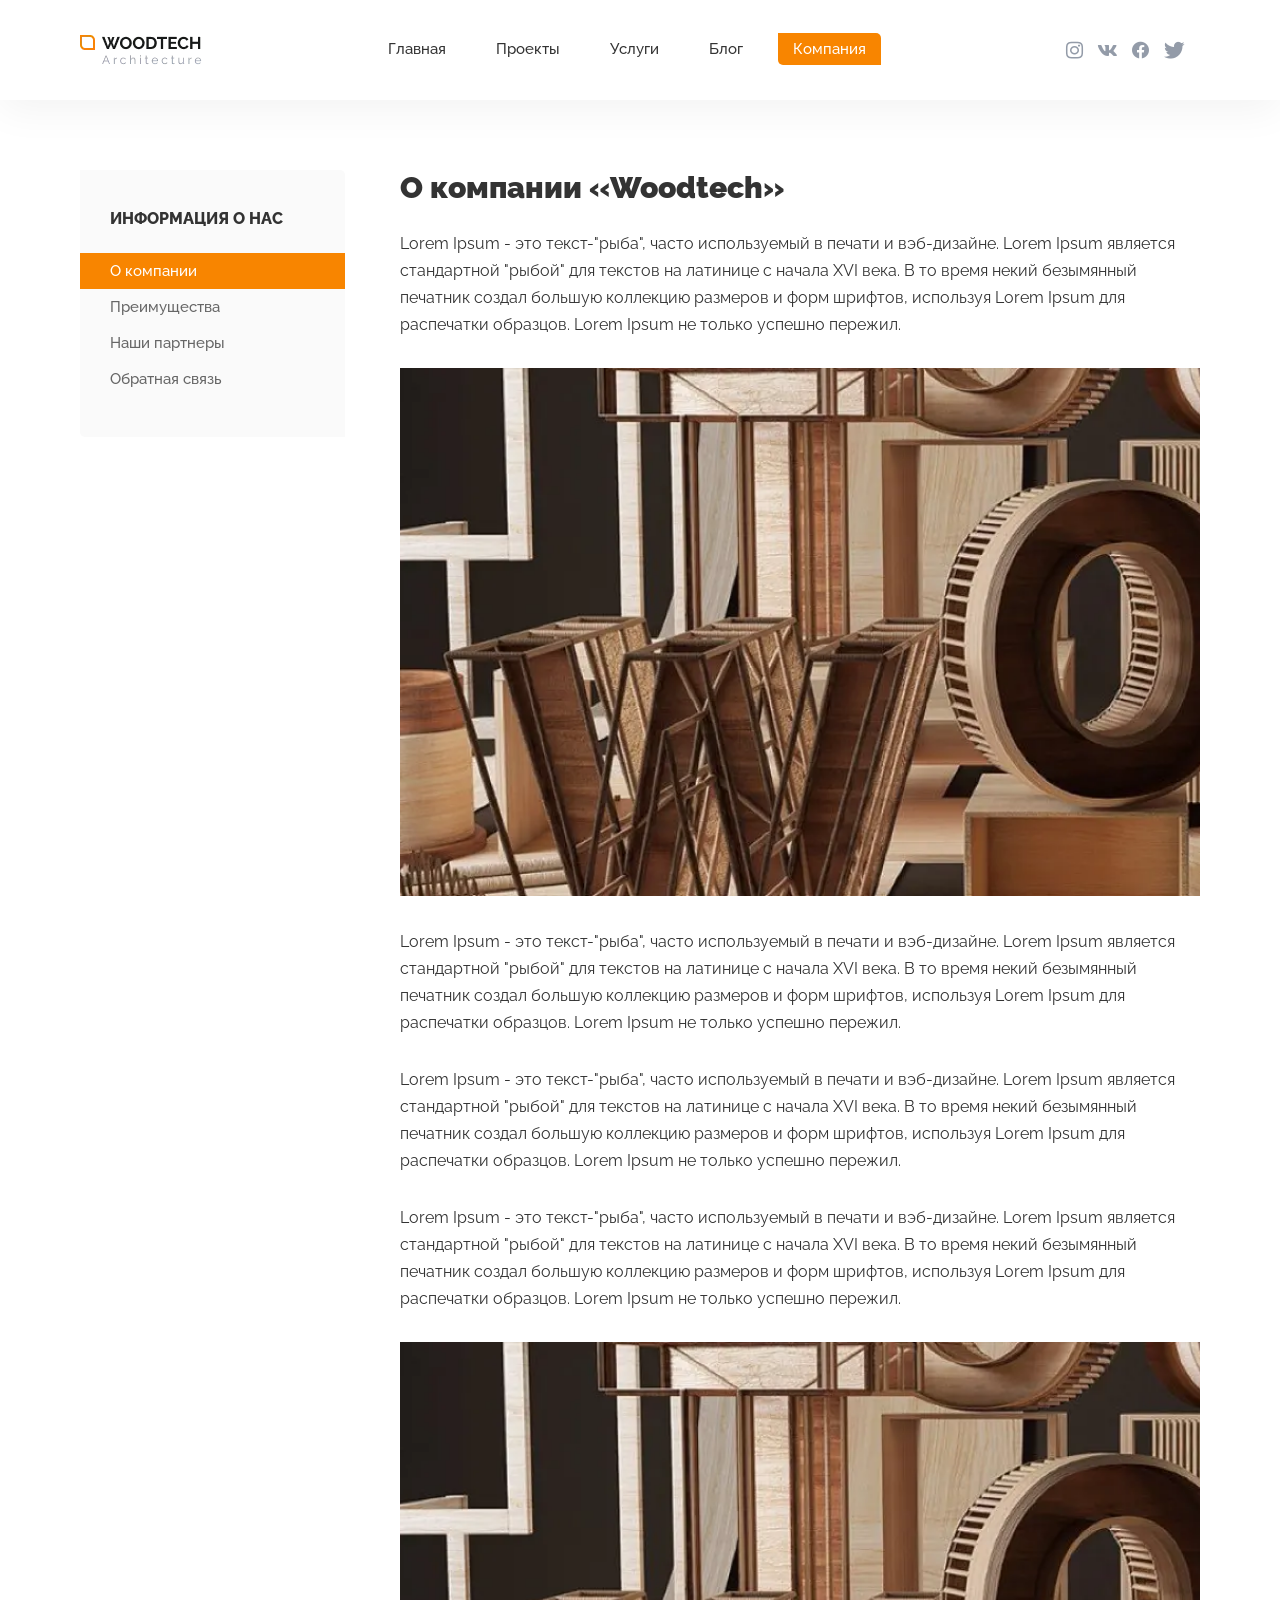
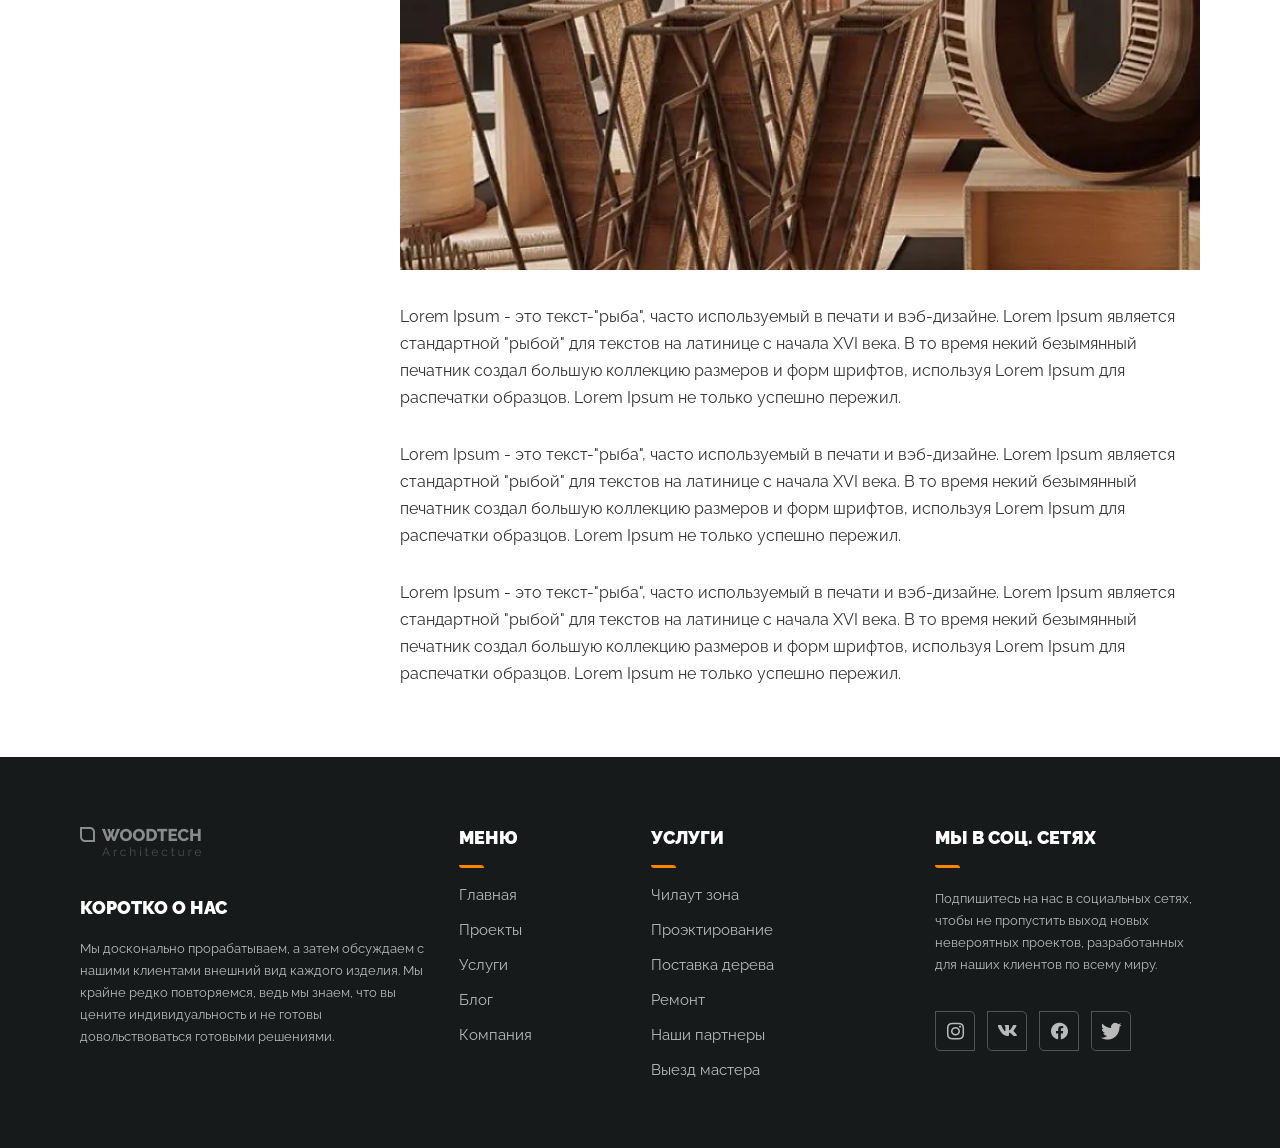
==== commit 542abc93: "fixed" ====
--- a/about.html
+++ b/about.html
@@ -6,7 +6,7 @@
 	<meta charset="UTF-8">
 	<meta name="format-detection" content="telephone=no">
 	<!-- <style>body{opacity: 0;}</style> -->
-	<link rel="stylesheet" href="css/style.min.css?_v=20220523190354">
+	<link rel="stylesheet" href="css/style.min.css?_v=20220523220400">
 	<!-- <meta name="robots" content="noindex, nofollow"> -->
 	<meta name="viewport" content="width=device-width, initial-scale=1.0">
 </head>
@@ -18,14 +18,14 @@
 
 				<div class="header__body">
 
-					<a class="header__logo logo" href="home.html">
+					<a class="header__logo logo" href="index.html">
 					</a>
 
 					<div class="header__menu menu">
 						<nav class="menu__body">
 							<ul class="menu__list">
 								<li class="menu__item">
-									<a href="home.html" class="menu__link">Главная</a>
+									<a href="index.html" class="menu__link">Главная</a>
 								</li>
 								<li class="menu__item">
 									<a href="project.html" class="menu__link">Проекты</a>
@@ -152,7 +152,7 @@
 				<div class="footer__body">
 
 					<div class="footer__content content-footer">
-						<a href="home.html" class="content-footer__logo">
+						<a href="index.html" class="content-footer__logo">
 							<picture><source srcset="img/footer/footer-logo.webp"type="image/webp"><img src="img/footer/footer-logo.png" alt="logo"></picture>
 						</a>
 						<h3 class="content-footer__title footer-title">
@@ -165,81 +165,85 @@
 						</p>
 					</div>
 
-					<div class="footer__menu-block menu-block-footer">
-						<div class="menu-block-footer__item item-menu-footer">
-							<div data-spollers="992" class="item-menu-footer__spoller spoller-item-footer">
-
-								<div class="spoller-item-footer__item">
-									<button class="spoller-item-footer__title footer-title title-decor _icon-arrow-left" type="button" data-spoller>Меню</button>
-									<div class="spoller-item-footer__body">
-
-										<nav class="menu-footer">
-											<ul class="menu-footer__list">
-												<li class="menu-footer__item">
-													<a href="home.html" class="menu-footer__link">Главная</a>
-												</li>
-												<li class="menu-footer__item">
-													<a href="project.html" class="menu-footer__link">Проекты</a>
-												</li>
-												<li class="menu-footer__item">
-													<a href="services.html" class="menu-footer__link">Услуги</a>
-												</li>
-												<li class="menu-footer__item">
-													<a href="blog.html" class="menu-footer__link">Блог</a>
-												</li>
-												<li class="menu-footer__item">
-													<a href="about.html" class="menu-footer__link">Компания</a>
-												</li>
-											</ul>
-										</nav>
-
-									</div>
+					<div class="footer__menu-block footer-block">
+
+						<div data-spollers="992" class="item-menu-footer__spoller spoller-item-footer">
+
+							<div class="spoller-item-footer__item">
+
+								<button class="spoller-item-footer__title footer-title title-decor _icon-arrow-left" type="button" data-spoller>Меню</button>
+
+								<div class="spoller-item-footer__body">
+
+									<nav class="menu-footer">
+										<ul class="menu-footer__list">
+											<li class="menu-footer__item">
+												<a href="index.html" class="menu-footer__link">Главная</a>
+											</li>
+											<li class="menu-footer__item">
+												<a href="project.html" class="menu-footer__link">Проекты</a>
+											</li>
+											<li class="menu-footer__item">
+												<a href="services.html" class="menu-footer__link">Услуги</a>
+											</li>
+											<li class="menu-footer__item">
+												<a href="blog.html" class="menu-footer__link">Блог</a>
+											</li>
+											<li class="menu-footer__item">
+												<a href="about.html" class="menu-footer__link">Компания</a>
+											</li>
+										</ul>
+									</nav>
+
 								</div>
-
-								<div class="spoller-item-footer__item">
-									<button class="spoller-item-footer__title footer-title title-decor _icon-arrow-left" type="button" data-spoller>Услуги</button>
-									<div class="spoller-item-footer__body">
-
-										<nav class="menu-footer">
-											<ul class="menu-footer__list">
-												<li class="menu-footer__item">
-													<a href="readingArea.html" class="menu-footer__link">
-														Чилаут зона
-													</a>
-												</li>
-												<li class="menu-footer__item">
-													<a href="project.html" class="menu-footer__link">
-														Проэктирование
-													</a>
-												</li>
-												<li class="menu-footer__item">
-													<a href="#no-scroll" class="menu-footer__link">
-														Поставка дерева
-													</a>
-												</li>
-												<li class="menu-footer__item">
-													<a href="#no-scroll" class="menu-footer__link">
-														Ремонт
-													</a>
-												</li>
-												<li class="menu-footer__item">
-													<a href="partners.html" class="menu-footer__link">
-														Наши партнеры
-													</a>
-												</li>
-												<li class="menu-footer__item">
-													<a href="contacts.html" class="menu-footer__link">
-														Выезд мастера
-													</a>
-												</li>
-											</ul>
-										</nav>
-
-									</div>
+							</div>
+
+							<div class="spoller-item-footer__item">
+
+								<button class="spoller-item-footer__title footer-title title-decor _icon-arrow-left" type="button" data-spoller>Услуги</button>
+
+								<div class="spoller-item-footer__body">
+
+									<nav class="menu-footer">
+										<ul class="menu-footer__list">
+											<li class="menu-footer__item">
+												<a href="readingArea.html" class="menu-footer__link">
+													Чилаут зона
+												</a>
+											</li>
+											<li class="menu-footer__item">
+												<a href="project.html" class="menu-footer__link">
+													Проэктирование
+												</a>
+											</li>
+											<li class="menu-footer__item">
+												<a href="#no-scroll" class="menu-footer__link">
+													Поставка дерева
+												</a>
+											</li>
+											<li class="menu-footer__item">
+												<a href="#no-scroll" class="menu-footer__link">
+													Ремонт
+												</a>
+											</li>
+											<li class="menu-footer__item">
+												<a href="partners.html" class="menu-footer__link">
+													Наши партнеры
+												</a>
+											</li>
+											<li class="menu-footer__item">
+												<a href="contacts.html" class="menu-footer__link">
+													Выезд мастера
+												</a>
+											</li>
+										</ul>
+									</nav>
+
 								</div>
-
 							</div>
-						</div>
+
+						</div>
+
 					</div>
 
 					<div class="footer__social social-footer">
@@ -274,7 +278,7 @@
 			</div>
 		</footer>
 	</div>
-	<!-- 
+	<!--
 <div id="popup" aria-hidden="true" class="popup">
 	<div class="popup__wrapper">
 		<div class="popup__content">
@@ -283,10 +287,10 @@
 			</div>
 		</div>
 	</div>
-</div>
- -->
-
-	<script src="js/app.min.js?_v=20220523190354"></script>
+</div>-->
+
+
+	<script src="js/app.min.js?_v=20220523220400"></script>
 </body>
 
 </html>
--- a/css/style.min.css
+++ b/css/style.min.css
@@ -1 +1 @@
-@charset "UTF-8";@import url(https://fonts.googleapis.com/css?family=Raleway:300,regular,500,600,700,800,900&display=swap);@import url(https://fonts.googleapis.com/css?family=Roboto:300,700&display=swap);@font-face{font-family:icons;font-display:swap;src:url(../fonts/icons.woff2) format("woff2"),url(../fonts/icons.woff) format("woff");font-weight:400;font-style:normal}.breadcrumbs__list a+span::after,[class*=_icon-]:before{font-family:icons;font-style:normal;font-weight:400;font-variant:normal;text-transform:none;line-height:1;-webkit-font-smoothing:antialiased;-moz-osx-font-smoothing:grayscale}[class*=_icon-]:before{display:block}._icon-arrow-left:before{content:"\e900"}._icon-fb:before{content:"\e901";font-size:1.125rem}._icon-instagram:before{content:"\e902";font-size:1.125rem}._icon-location:before{content:"\e903"}._icon-twit:before{content:"\e904";font-size:1.125rem}._icon-vk:before{content:"\e905";font-size:.6875rem}*{padding:0;margin:0;border:0}*,:after,:before{-webkit-box-sizing:border-box;box-sizing:border-box}body,html{height:100%;min-width:320px}body{color:#333;line-height:1;font-family:Raleway;font-size:.9375rem;-ms-text-size-adjust:100%;-moz-text-size-adjust:100%;-webkit-text-size-adjust:100%;-webkit-font-smoothing:antialiased;-moz-osx-font-smoothing:grayscale}button,input,textarea{font-family:Raleway;font-size:inherit}button{cursor:pointer;color:inherit;background-color:inherit}a{color:inherit}a:link,a:visited{text-decoration:none}a:hover{text-decoration:none}ul li{list-style:none}img{vertical-align:top}h1,h2,h3,h4,h5,h6{font-weight:inherit;font-size:inherit}body{font-weight:400}.lock body{overflow:hidden;-ms-touch-action:none;touch-action:none}.wrapper{min-height:100%;display:-webkit-box;display:-ms-flexbox;display:flex;-webkit-box-orient:vertical;-webkit-box-direction:normal;-ms-flex-direction:column;flex-direction:column;overflow:hidden}.wrapper>main{-webkit-box-flex:1;-ms-flex:1 1 auto;flex:1 1 auto}.wrapper>*{min-width:0}[class*=__container]{max-width:70rem;-webkit-box-sizing:content-box;box-sizing:content-box;margin:0 auto;padding:0 .9375rem}.noUi-target,.noUi-target *{-webkit-touch-callout:none;-webkit-tap-highlight-color:transparent;-webkit-user-select:none;-ms-touch-action:none;touch-action:none;-ms-user-select:none;-moz-user-select:none;user-select:none;-webkit-box-sizing:border-box;box-sizing:border-box}.noUi-target{position:relative}.noUi-base,.noUi-connects{width:100%;height:100%;position:relative;z-index:1}.noUi-connects{overflow:hidden;z-index:0}.noUi-connect,.noUi-origin{will-change:transform;position:absolute;z-index:1;top:0;right:0;height:100%;width:100%;-ms-transform-origin:0 0;-webkit-transform-origin:0 0;-webkit-transform-style:preserve-3d;transform-origin:0 0;-webkit-transform-style:flat;transform-style:flat}.noUi-txt-dir-rtl.noUi-horizontal .noUi-origin{left:0;right:auto}.noUi-vertical .noUi-origin{top:-100%;width:0}.noUi-horizontal .noUi-origin{height:0}.noUi-handle{-webkit-backface-visibility:hidden;backface-visibility:hidden;position:absolute}.noUi-touch-area{height:100%;width:100%}.noUi-state-tap .noUi-connect,.noUi-state-tap .noUi-origin{-webkit-transition:-webkit-transform .3s;transition:-webkit-transform .3s;-o-transition:transform .3s;transition:transform .3s;transition:transform .3s,-webkit-transform .3s}.noUi-state-drag *{cursor:inherit!important}.noUi-horizontal{height:18px}.noUi-horizontal .noUi-handle{width:34px;height:28px;right:-17px;top:-6px}.noUi-vertical{width:18px}.noUi-vertical .noUi-handle{width:28px;height:34px;right:-6px;bottom:-17px}.noUi-txt-dir-rtl.noUi-horizontal .noUi-handle{left:-17px;right:auto}.noUi-target{background:#fafafa;border-radius:4px;border:1px solid #d3d3d3;-webkit-box-shadow:inset 0 1px 1px #f0f0f0,0 3px 6px -5px #bbb;box-shadow:inset 0 1px 1px #f0f0f0,0 3px 6px -5px #bbb}.noUi-connects{border-radius:3px}.noUi-connect{background:#3fb8af}.noUi-draggable{cursor:ew-resize}.noUi-vertical .noUi-draggable{cursor:ns-resize}.noUi-handle{border:1px solid #d9d9d9;border-radius:3px;background:#fff;cursor:default;-webkit-box-shadow:inset 0 0 1px #fff,inset 0 1px 7px #ebebeb,0 3px 6px -3px #bbb;box-shadow:inset 0 0 1px #fff,inset 0 1px 7px #ebebeb,0 3px 6px -3px #bbb}.noUi-active{-webkit-box-shadow:inset 0 0 1px #fff,inset 0 1px 7px #ddd,0 3px 6px -3px #bbb;box-shadow:inset 0 0 1px #fff,inset 0 1px 7px #ddd,0 3px 6px -3px #bbb}.noUi-handle:after,.noUi-handle:before{content:"";display:block;position:absolute;height:14px;width:1px;background:#e8e7e6;left:14px;top:6px}.noUi-handle:after{left:17px}.noUi-vertical .noUi-handle:after,.noUi-vertical .noUi-handle:before{width:14px;height:1px;left:6px;top:14px}.noUi-vertical .noUi-handle:after{top:17px}[disabled] .noUi-connect{background:#b8b8b8}[disabled] .noUi-handle,[disabled].noUi-handle,[disabled].noUi-target{cursor:not-allowed}.noUi-pips,.noUi-pips *{-webkit-box-sizing:border-box;box-sizing:border-box}.noUi-pips{position:absolute;color:#999}.noUi-value{position:absolute;white-space:nowrap;text-align:center}.noUi-value-sub{color:#ccc;font-size:10px}.noUi-marker{position:absolute;background:#ccc}.noUi-marker-sub{background:#aaa}.noUi-marker-large{background:#aaa}.noUi-pips-horizontal{padding:10px 0;height:80px;top:100%;left:0;width:100%}.noUi-value-horizontal{-webkit-transform:translate(-50%,50%);-ms-transform:translate(-50%,50%);transform:translate(-50%,50%)}.noUi-rtl .noUi-value-horizontal{-webkit-transform:translate(50%,50%);-ms-transform:translate(50%,50%);transform:translate(50%,50%)}.noUi-marker-horizontal.noUi-marker{margin-left:-1px;width:2px;height:5px}.noUi-marker-horizontal.noUi-marker-sub{height:10px}.noUi-marker-horizontal.noUi-marker-large{height:15px}.noUi-pips-vertical{padding:0 10px;height:100%;top:0;left:100%}.noUi-value-vertical{-webkit-transform:translate(0,-50%);-ms-transform:translate(0,-50%);transform:translate(0,-50%);padding-left:25px}.noUi-rtl .noUi-value-vertical{-webkit-transform:translate(0,50%);-ms-transform:translate(0,50%);transform:translate(0,50%)}.noUi-marker-vertical.noUi-marker{width:5px;height:2px;margin-top:-1px}.noUi-marker-vertical.noUi-marker-sub{width:10px}.noUi-marker-vertical.noUi-marker-large{width:15px}.noUi-tooltip{display:block;position:absolute;border:1px solid #d9d9d9;border-radius:3px;background:#fff;color:#000;padding:5px;text-align:center;white-space:nowrap}.noUi-horizontal .noUi-tooltip{-webkit-transform:translate(-50%,0);-ms-transform:translate(-50%,0);transform:translate(-50%,0);left:50%;bottom:120%}.noUi-vertical .noUi-tooltip{-webkit-transform:translate(0,-50%);-ms-transform:translate(0,-50%);transform:translate(0,-50%);top:50%;right:120%}.noUi-horizontal .noUi-origin>.noUi-tooltip{-webkit-transform:translate(50%,0);-ms-transform:translate(50%,0);transform:translate(50%,0);left:auto;bottom:10px}.noUi-vertical .noUi-origin>.noUi-tooltip{-webkit-transform:translate(0,-18px);-ms-transform:translate(0,-18px);transform:translate(0,-18px);top:auto;right:28px}[data-showmore-button] span:last-child{display:none}._showmore-active [data-showmore-button] span{display:none}._showmore-active [data-showmore-button] span:last-child{display:block}[class*=-ibg]{position:relative}[class*=-ibg] img{position:absolute;width:100%;height:100%;top:0;left:0;-o-object-fit:cover;object-fit:cover}[class*=-ibg_contain] img{-o-object-fit:contain;object-fit:contain}._watcher-view.content-readArea__title{-webkit-transition:all 1s ease 0s;-o-transition:all 1s ease 0s;transition:all 1s ease 0s;-webkit-transform:translate(0,0);-ms-transform:translate(0,0);transform:translate(0,0);opacity:1}.body-content__text,.info-executor,.summary-executor{-webkit-transition:all 1s ease 0s;-o-transition:all 1s ease 0s;transition:all 1s ease 0s;-webkit-transform:translate(0,100px);-ms-transform:translate(0,100px);transform:translate(0,100px);opacity:0}._watcher-view.body-content__text,._watcher-view.info-executor,._watcher-view.summary-executor{-webkit-transition:all 1s ease 0s;-o-transition:all 1s ease 0s;transition:all 1s ease 0s;-webkit-transform:translate(0,0);-ms-transform:translate(0,0);transform:translate(0,0);opacity:1}.dots{display:-webkit-box;display:-ms-flexbox;display:flex}.dots span{width:.3125rem;height:.3125rem;border-radius:50%;background-color:#f88500}.dots span:not(:last-child){margin:0 .625rem 0 0}.date-blog{display:inline-block;position:absolute;top:10px;left:10px;padding:.3125rem .625rem;border-radius:0 .3125rem 0 .3125rem;background-color:#f88500;color:#fff}.footer-title{font-size:1.125rem;line-height:1.1666666667;font-weight:900;text-transform:uppercase;color:#fff;margin-bottom:1.1111111111em}.title-decor{position:relative;padding-bottom:2em}.title-decor::after{content:"";position:absolute;left:0;bottom:0;width:1.5625rem;height:.1875rem;background-color:#f88500;border-radius:0 .3125rem}.scroll-up{position:fixed;z-index:4;background-color:#f88500;right:1.25rem;bottom:5%;border-radius:0 .3125rem;display:-webkit-box;display:-ms-flexbox;display:flex;-webkit-box-pack:center;-ms-flex-pack:center;justify-content:center;-webkit-box-align:center;-ms-flex-align:center;align-items:center;-webkit-transition:all .8s ease 0s;-o-transition:all .8s ease 0s;transition:all .8s ease 0s;opacity:0;-webkit-transform:translate(0,120%);-ms-transform:translate(0,120%);transform:translate(0,120%)}.scroll-up--active{-webkit-transform:translate(0,0);-ms-transform:translate(0,0);transform:translate(0,0);opacity:1}.scroll-up:hover._icon-arrow-left::before{-webkit-animation:arrowUp 1.5s infinite linear;animation:arrowUp 1.5s infinite linear}@-webkit-keyframes arrowUp{0%{-webkit-transform:rotate(90deg) translate(0,0);transform:rotate(90deg) translate(0,0)}50%{-webkit-transform:rotate(90deg) translate(-5px,0);transform:rotate(90deg) translate(-5px,0)}100%{-webkit-transform:rotate(90deg) translate(0,0);transform:rotate(90deg) translate(0,0)}}@keyframes arrowUp{0%{-webkit-transform:rotate(90deg) translate(0,0);transform:rotate(90deg) translate(0,0)}50%{-webkit-transform:rotate(90deg) translate(-5px,0);transform:rotate(90deg) translate(-5px,0)}100%{-webkit-transform:rotate(90deg) translate(0,0);transform:rotate(90deg) translate(0,0)}}.scroll-up._icon-arrow-left::before{-webkit-transform:rotate(90deg);-ms-transform:rotate(90deg);transform:rotate(90deg)}.breadcrumbs{line-height:2;color:#ccc;white-space:nowrap;overflow:auto}.breadcrumbs__list{display:-webkit-box;display:-ms-flexbox;display:flex}.breadcrumbs__list a+span::after{content:"\e900";display:inline-block;font-size:.5rem;-webkit-transform:rotate(-180deg);-ms-transform:rotate(-180deg);transform:rotate(-180deg);margin:0 1.25em}.breadcrumbs__list span{display:-webkit-box;display:-ms-flexbox;display:flex;-webkit-box-align:center;-ms-flex-align:center;align-items:center}.breadcrumbs__item{display:-webkit-box;display:-ms-flexbox;display:flex}.breadcrumbs__link{font-weight:600}.breadcrumbs__current{font-weight:700;color:#888}.breadcrumbs .breadcrumbs__link{text-decoration:underline}.title{font-size:1.5rem;line-height:1.1666666667;font-weight:900;text-transform:uppercase}.slide-blog{display:-webkit-box;display:-ms-flexbox;display:flex;-webkit-box-orient:vertical;-webkit-box-direction:normal;-ms-flex-direction:column;flex-direction:column;min-height:27.5rem;padding:.9375rem;border:1px solid #eee;border-radius:0 .3125rem}.slide-blog__img-box-ibg{display:block;margin-bottom:1.5333333333em;padding-bottom:64%}.slide-blog__img{border-radius:0 .3125rem}.content-slide-blog{display:-webkit-box;display:-ms-flexbox;display:flex;-webkit-box-orient:vertical;-webkit-box-direction:normal;-ms-flex-direction:column;flex-direction:column;height:100%}.content-slide-blog__title{font-size:1.125rem;line-height:1.2222222222;font-weight:800;text-transform:uppercase;margin-bottom:.9444444444em;-webkit-transition:color .3s ease 0s;-o-transition:color .3s ease 0s;transition:color .3s ease 0s;position:relative;padding-left:.625rem}.content-slide-blog__title::before{content:"";left:0;position:absolute;width:.1875rem;height:100%;background-color:#f88500}.content-slide-blog__text{line-height:1.6;margin-bottom:.3333333333em;-webkit-box-flex:1;-ms-flex:1 1 auto;flex:1 1 auto}.content-slide-blog__link{display:inline-block;font-weight:800;line-height:1.7333333333;text-decoration:underline;-webkit-transition:color .3s ease 0s;-o-transition:color .3s ease 0s;transition:color .3s ease 0s}.pagination{display:-webkit-box;display:-ms-flexbox;display:flex;-webkit-box-pack:center;-ms-flex-pack:center;justify-content:center;-webkit-box-align:center;-ms-flex-align:center;align-items:center}.pagination__next,.pagination__prev{color:#c4c4c4;line-height:1.2;font-weight:600;-webkit-transition:color .3s ease 0s;-o-transition:color .3s ease 0s;transition:color .3s ease 0s}.pagination__next:hover,.pagination__prev:hover{color:#f88500}.pagination__list{display:-webkit-box;display:-ms-flexbox;display:flex;margin:0 1.5625rem}.pagination__item:not(:last-child){margin:0 .625rem 0 0}.pagination__link{display:-webkit-box;display:-ms-flexbox;display:flex;-webkit-box-pack:center;-ms-flex-pack:center;justify-content:center;-webkit-box-align:center;-ms-flex-align:center;align-items:center;font-family:Roboto;width:2.25rem;height:2.25rem;font-weight:500;color:#666;border-radius:0 .3125rem}.pagination__link--active{background-color:#f88500;color:#fff}.sidebar{display:-webkit-box;display:-ms-flexbox;display:flex;-webkit-box-orient:vertical;-webkit-box-direction:normal;-ms-flex-direction:column;flex-direction:column;-webkit-box-flex:0;-ms-flex:0 0 16.5625rem;flex:0 0 16.5625rem;background-color:#fafafa;border-radius:0 .3125rem;height:13.2489040429%;padding:2.5rem 0}.sidebar__title{font-size:1rem;line-height:1.125;font-weight:800;color:#333;text-transform:uppercase;padding:0 1.875rem;margin-bottom:1.5625em}.sidebar__item{padding:.625rem 1.875rem;color:#666}.sidebar__item--active{color:#fff;background-color:#f88500}.sidebar__link{display:block;line-height:1.0666666667;font-weight:500}.header{z-index:5}.header__body{display:-webkit-box;display:-ms-flexbox;display:flex;-webkit-box-pack:justify;-ms-flex-pack:justify;justify-content:space-between;padding:.625rem .9375rem;margin:0 -.9375rem;-webkit-box-align:center;-ms-flex-align:center;align-items:center;min-height:6.25rem}.no-webp .header__logo{background:url(../img/logo.png) no-repeat center}.header__logo{width:122px;height:30px}.menu__body{-webkit-box-flex:1;-ms-flex:1 1 auto;flex:1 1 auto}.menu__list{display:-webkit-box;display:-ms-flexbox;display:flex;-webkit-box-pack:center;-ms-flex-pack:center;justify-content:center;-ms-flex-wrap:wrap;flex-wrap:wrap;gap:20px;color:#fff}.menu__link{padding:.4375rem .9375rem;font-weight:500;line-height:1.1742857143;-webkit-transition:background-color .3s ease 0s;-o-transition:background-color .3s ease 0s;transition:background-color .3s ease 0s;border-radius:0 .3125rem 0 .3125rem}.menu__link:not(:last-child){margin:0 .8em 0 0}.menu__link--active{background-color:rgba(196,196,196,.25)}.social-menu{display:-webkit-box;display:-ms-flexbox;display:flex;-webkit-box-flex:0;-ms-flex:0 1 134px;flex:0 1 134px;min-height:2.0625rem;padding:.46875rem .9375rem;color:rgba(255,255,255,.75);background-color:rgba(196,196,196,.25);border-radius:4.375rem;-webkit-box-align:center;-ms-flex-align:center;align-items:center}.social-menu .social-menu__item:not(:last-child){margin:0 .9375rem 0 0}.burger-menu{display:none}.header--white{background-color:#fff;-webkit-box-shadow:0 10px 40px rgba(0,0,0,.05);box-shadow:0 10px 40px rgba(0,0,0,.05);position:fixed;top:0;left:0;width:100%;z-index:50}.no-webp .header--white .header__logo{background:url(../img/logo-black.png) no-repeat center}.header--white .menu__link--active{background-color:#f88500;color:#fff}.header--white .social-menu{color:rgba(111,122,139,.75);background-color:unset}.header--white .burger-menu span,.header--white .burger-menu::after,.header--white .burger-menu::before{content:"";background-color:#111}.menu-open .header--white .burger-menu span,.menu-open .header--white .burger-menu::after,.menu-open .header--white .burger-menu::before{content:"";background-color:#fff}.footer{background-color:#171a1a;color:rgba(255,255,255,.7)}.footer__body{display:-webkit-box;display:-ms-flexbox;display:flex}.content-footer{-webkit-box-flex:0;-ms-flex:0 1 21.5rem;flex:0 1 21.5rem}.content-footer__logo{display:inline-block}.content-footer__text{font-size:.8125rem;line-height:1.6923076923}.menu-block-footer{-webkit-box-flex:1;-ms-flex:1 1 auto;flex:1 1 auto}.spoller-item-footer{display:-webkit-box;display:-ms-flexbox;display:flex;gap:1.375rem}.spoller-item-footer__item{-webkit-box-flex:0;-ms-flex:0 1 10.625rem;flex:0 1 10.625rem}.spoller-item-footer__title{cursor:initial;display:-webkit-inline-box;display:-ms-inline-flexbox;display:inline-flex;font-size:1.125rem;line-height:1.1666666667;font-weight:900;text-transform:uppercase;color:#fff}.spoller-item-footer__title._icon-arrow-left::before{display:none;-webkit-transform:rotate(270deg);-ms-transform:rotate(270deg);transform:rotate(270deg);-webkit-transition:-webkit-transform .3s ease 0s;transition:-webkit-transform .3s ease 0s;-o-transition:transform .3s ease 0s;transition:transform .3s ease 0s;transition:transform .3s ease 0s,-webkit-transform .3s ease 0s}.spoller-item-footer__title._spoller-active._icon-arrow-left::before{-webkit-transition:-webkit-transform .3s ease 0s;transition:-webkit-transform .3s ease 0s;-o-transition:transform .3s ease 0s;transition:transform .3s ease 0s;transition:transform .3s ease 0s,-webkit-transform .3s ease 0s;-webkit-transform:rotate(90deg);-ms-transform:rotate(90deg);transform:rotate(90deg)}.menu-footer__item:not(:last-child){margin:0 0 1.3333333333em 0}.menu-footer__link{-webkit-transition:all .3s ease 0s;-o-transition:all .3s ease 0s;transition:all .3s ease 0s}.social-footer{-webkit-box-flex:0;-ms-flex:0 1 16.5625rem;flex:0 1 16.5625rem}.social-footer__text{font-size:.8125rem;line-height:1.6923076923;margin-bottom:2.6923076923em}.social-footer__list{display:-webkit-box;display:-ms-flexbox;display:flex}.social-footer__item{display:-webkit-box;display:-ms-flexbox;display:flex;-webkit-box-align:center;-ms-flex-align:center;align-items:center;-webkit-box-pack:center;-ms-flex-pack:center;justify-content:center;width:40px;height:40px;padding:12px;border:1px solid rgba(255,255,255,.25);border-radius:0 .3125rem;-webkit-transition:all .3s ease 0s;-o-transition:all .3s ease 0s;transition:all .3s ease 0s;cursor:pointer}.social-footer__item:not(:last-child){margin:0 12px 0 0}.button{display:inline-block;padding:.75rem 1.875rem;background-color:#f88500;color:#fff;text-transform:uppercase;font-weight:800;line-height:1.4285714286;border-radius:0 .3125rem 0 .3125rem;-webkit-transition:background-color .3s ease 0s;-o-transition:background-color .3s ease 0s;transition:background-color .3s ease 0s}.button._fw{width:100%}.dots{display:-webkit-box;display:-ms-flexbox;display:flex}.dots span{width:.3125rem;height:.3125rem;border-radius:50%;background-color:#f88500}.dots span:not(:last-child){margin:0 .625rem 0 0}.date-blog{display:inline-block;position:absolute;top:10px;left:10px;padding:.3125rem .625rem;border-radius:0 .3125rem 0 .3125rem;background-color:#f88500;color:#fff}.footer-title{font-size:1.125rem;line-height:1.1666666667;font-weight:900;text-transform:uppercase;color:#fff;margin-bottom:1.1111111111em}.title-decor{position:relative;padding-bottom:2em}.title-decor::after{content:"";position:absolute;left:0;bottom:0;width:1.5625rem;height:.1875rem;background-color:#f88500;border-radius:0 .3125rem}.scroll-up{position:fixed;z-index:4;background-color:#f88500;right:1.25rem;bottom:5%;border-radius:0 .3125rem;display:-webkit-box;display:-ms-flexbox;display:flex;-webkit-box-pack:center;-ms-flex-pack:center;justify-content:center;-webkit-box-align:center;-ms-flex-align:center;align-items:center;-webkit-transition:all .8s ease 0s;-o-transition:all .8s ease 0s;transition:all .8s ease 0s;opacity:0;-webkit-transform:translate(0,120%);-ms-transform:translate(0,120%);transform:translate(0,120%)}.scroll-up--active{-webkit-transform:translate(0,0);-ms-transform:translate(0,0);transform:translate(0,0);opacity:1}.scroll-up:hover._icon-arrow-left::before{-webkit-animation:arrowUp 1.5s infinite linear;animation:arrowUp 1.5s infinite linear}@keyframes arrowUp{0%{-webkit-transform:rotate(90deg) translate(0,0);transform:rotate(90deg) translate(0,0)}50%{-webkit-transform:rotate(90deg) translate(-5px,0);transform:rotate(90deg) translate(-5px,0)}100%{-webkit-transform:rotate(90deg) translate(0,0);transform:rotate(90deg) translate(0,0)}}.scroll-up._icon-arrow-left::before{-webkit-transform:rotate(90deg);-ms-transform:rotate(90deg);transform:rotate(90deg)}.breadcrumbs{line-height:2;color:#ccc;white-space:nowrap;overflow:auto}.breadcrumbs__list{display:-webkit-box;display:-ms-flexbox;display:flex}.breadcrumbs__list a+span::after{content:"\e900";display:inline-block;font-size:.5rem;-webkit-transform:rotate(-180deg);-ms-transform:rotate(-180deg);transform:rotate(-180deg);margin:0 1.25em}.breadcrumbs__list span{display:-webkit-box;display:-ms-flexbox;display:flex;-webkit-box-align:center;-ms-flex-align:center;align-items:center}.breadcrumbs__item{display:-webkit-box;display:-ms-flexbox;display:flex}.breadcrumbs__link{font-weight:600}.breadcrumbs__current{font-weight:700;color:#888}.breadcrumbs .breadcrumbs__link{text-decoration:underline}.title{font-size:1.5rem;line-height:1.1666666667;font-weight:900;text-transform:uppercase}.slide-blog{display:-webkit-box;display:-ms-flexbox;display:flex;-webkit-box-orient:vertical;-webkit-box-direction:normal;-ms-flex-direction:column;flex-direction:column;min-height:27.5rem;padding:.9375rem;border:1px solid #eee;border-radius:0 .3125rem}.slide-blog__img-box-ibg{display:block;margin-bottom:1.5333333333em;padding-bottom:64%}.slide-blog__img{border-radius:0 .3125rem}.content-slide-blog{display:-webkit-box;display:-ms-flexbox;display:flex;-webkit-box-orient:vertical;-webkit-box-direction:normal;-ms-flex-direction:column;flex-direction:column;height:100%}.content-slide-blog__title{font-size:1.125rem;line-height:1.2222222222;font-weight:800;text-transform:uppercase;margin-bottom:.9444444444em;-webkit-transition:color .3s ease 0s;-o-transition:color .3s ease 0s;transition:color .3s ease 0s;position:relative;padding-left:.625rem}.content-slide-blog__title::before{content:"";left:0;position:absolute;width:.1875rem;height:100%;background-color:#f88500}.content-slide-blog__text{line-height:1.6;margin-bottom:.3333333333em;-webkit-box-flex:1;-ms-flex:1 1 auto;flex:1 1 auto}.content-slide-blog__link{display:inline-block;font-weight:800;line-height:1.7333333333;text-decoration:underline;-webkit-transition:color .3s ease 0s;-o-transition:color .3s ease 0s;transition:color .3s ease 0s}.pagination{display:-webkit-box;display:-ms-flexbox;display:flex;-webkit-box-pack:center;-ms-flex-pack:center;justify-content:center;-webkit-box-align:center;-ms-flex-align:center;align-items:center}.pagination__next,.pagination__prev{color:#c4c4c4;line-height:1.2;font-weight:600;-webkit-transition:color .3s ease 0s;-o-transition:color .3s ease 0s;transition:color .3s ease 0s}.pagination__next:hover,.pagination__prev:hover{color:#f88500}.pagination__list{display:-webkit-box;display:-ms-flexbox;display:flex;margin:0 1.5625rem}.pagination__item:not(:last-child){margin:0 .625rem 0 0}.pagination__link{display:-webkit-box;display:-ms-flexbox;display:flex;-webkit-box-pack:center;-ms-flex-pack:center;justify-content:center;-webkit-box-align:center;-ms-flex-align:center;align-items:center;font-family:Roboto;width:2.25rem;height:2.25rem;font-weight:500;color:#666;border-radius:0 .3125rem}.pagination__link--active{background-color:#f88500;color:#fff}.sidebar{display:-webkit-box;display:-ms-flexbox;display:flex;-webkit-box-orient:vertical;-webkit-box-direction:normal;-ms-flex-direction:column;flex-direction:column;-webkit-box-flex:0;-ms-flex:0 0 16.5625rem;flex:0 0 16.5625rem;background-color:#fafafa;border-radius:0 .3125rem;height:13.2489040429%;padding:2.5rem 0}.sidebar__title{font-size:1rem;line-height:1.125;font-weight:800;color:#333;text-transform:uppercase;padding:0 1.875rem;margin-bottom:1.5625em}.sidebar__item{padding:.625rem 1.875rem;color:#666}.sidebar__item--active{color:#fff;background-color:#f88500}.sidebar__link{display:block;line-height:1.0666666667;font-weight:500}.page-home{min-height:100%;margin:-125px 0 0 0}.page-home__slider{position:relative}.slide-page-home{padding:.625rem;background-color:#202328;max-height:40.625rem;position:relative}.slide-page-home__bg{width:100%;max-height:630px;background-size:cover;border-radius:20px}.slide-page-home__content{position:absolute;top:192px;color:#fff;max-width:26.5625rem}.slide-page-home__title{line-height:1.1724137931;font-weight:300;margin-bottom:.2586206897em}.slide-page-home__sub-title{display:inline-block;padding:.4375rem 1rem;font-size:.9375rem;font-weight:500;line-height:1.2;background-color:#f88500;border-radius:0 .3125rem 0 .3125rem;margin-bottom:1.6666666667em}.slide-page-home__text{background:rgba(32,35,40,.9);line-height:1.7142857143;padding:.9375rem 1.375rem;border-radius:0 .625rem 0 .625rem}.controll-page-home{position:absolute;right:0;bottom:.625rem;z-index:3;padding:.9375rem 2.3125rem .625rem;background-color:#202328;border-radius:.625rem 0 0 0;display:-webkit-box;display:-ms-flexbox;display:flex;-webkit-box-align:center;-ms-flex-align:center;align-items:center;-webkit-column-gap:2.5rem;-moz-column-gap:2.5rem;column-gap:2.5rem}.controll-page-home__scroll-bar{height:5px;background-color:rgba(0,0,0,.2);border-radius:5px;cursor:pointer}.controll-page-home__scroll-bar .swiper-scrollbar-drag{height:100%;background-color:#000;border-radius:5px}.controll-page-home__navigation{display:-webkit-box;display:-ms-flexbox;display:flex;-webkit-box-pack:justify;-ms-flex-pack:justify;justify-content:space-between;-webkit-box-align:center;-ms-flex-align:center;align-items:center;-webkit-box-flex:0;-ms-flex:0 1 3.75rem;flex:0 1 3.75rem}.fraction-controll{font-family:Roboto;display:-webkit-box;display:-ms-flexbox;display:flex;-webkit-box-align:end;-ms-flex-align:end;align-items:flex-end;font-size:.9375rem;line-height:1.2;font-weight:300;color:#353941}.fraction-controll__current{font-size:1.25rem;color:#818b9d;padding-right:.625rem}.fraction-controll__all{font-size:1.0625rem;color:#59606c;padding-left:.625rem}.navigation-page-home ._icon-arrow-left::before{font-size:1.25rem}.navigation-page-home__next,.navigation-page-home__prev{color:#ccc;cursor:pointer}.navigation-page-home__prev{-webkit-transform:rotate(180deg);-ms-transform:rotate(180deg);transform:rotate(180deg)}.navigation-page-home .swiper-button-disabled{color:#4d4b4b}.trust{background-color:#171a1a;color:#6f7a8b}.trust__body{display:-webkit-box;display:-ms-flexbox;display:flex;-webkit-box-pack:justify;-ms-flex-pack:justify;justify-content:space-between;-webkit-box-align:center;-ms-flex-align:center;align-items:center}.trust__difference{-webkit-box-flex:0;-ms-flex:0 1 43.75rem;flex:0 1 43.75rem}.trust__address{-webkit-box-flex:0;-ms-flex:0 0 22.5rem;flex:0 0 22.5rem}.difference-trust__title{display:inline-block;font-size:1.125rem;line-height:1.1666666667;text-transform:uppercase;font-weight:900;padding-bottom:.8333333333em;border-bottom:1px solid #2d3038;margin-bottom:.8888888889em}.difference-trust__columns{display:-webkit-box;display:-ms-flexbox;display:flex;-webkit-box-pack:justify;-ms-flex-pack:justify;justify-content:space-between;gap:20px}.difference-trust__column{display:-webkit-box;display:-ms-flexbox;display:flex;-webkit-box-orient:vertical;-webkit-box-direction:normal;-ms-flex-direction:column;flex-direction:column;-webkit-box-flex:0;-ms-flex:0 1 13.75rem;flex:0 1 13.75rem;row-gap:10px}.difference-trust__item{line-height:1.0666666667}.difference-trust__item span{font-family:Roboto;font-weight:700;margin-right:.3125rem}.address-trust{text-align:right}.address-trust__text{line-height:1.5333333333}.address-trust__phone{display:block;font-family:Roboto;font-size:1.75rem;line-height:1.6428571429;font-weight:300;color:#fff}.address-trust__phone:not(:last-child){margin-bottom:.5357142857em}.work{position:relative;background-color:#fafafa}.work__top-bg{background-color:#202328}.work__top{display:-webkit-box;display:-ms-flexbox;display:flex;-webkit-box-flex:0;-ms-flex:0 1 50%;flex:0 1 50%}.work__bottom{min-height:23.75rem}.top-work{display:-webkit-box;display:-ms-flexbox;display:flex;-webkit-box-flex:1;-ms-flex:1 1 50%;flex:1 1 50%;-webkit-box-pack:space-evenly;-ms-flex-pack:space-evenly;justify-content:space-evenly;gap:20px}.top-work__text{color:#fff;text-align:right;-webkit-box-flex:0;-ms-flex:0 1 26.1875rem;flex:0 1 26.1875rem;line-height:1.6;-webkit-transition:all 1s ease 0s;-o-transition:all 1s ease 0s;transition:all 1s ease 0s;-webkit-transform:translate(-25%,0);-ms-transform:translate(-25%,0);transform:translate(-25%,0);opacity:0}.top-work__text._watcher-view{-webkit-transition:all 1s ease 0s;-o-transition:all 1s ease 0s;transition:all 1s ease 0s;-webkit-transform:translate(0,0);-ms-transform:translate(0,0);transform:translate(0,0);opacity:1}.top-work__line{width:1px;background-color:#fff}.top-work__content{font-weight:800;-webkit-box-flex:0;-ms-flex:0 1 26.125rem;flex:0 1 26.125rem;-webkit-transition:all 1s ease 0s;-o-transition:all 1s ease 0s;transition:all 1s ease 0s;-webkit-transform:translate(25%,0);-ms-transform:translate(25%,0);transform:translate(25%,0);opacity:0}.top-work__content._watcher-view{-webkit-transition:all 1s ease 0s;-o-transition:all 1s ease 0s;transition:all 1s ease 0s;-webkit-transform:translate(0,0);-ms-transform:translate(0,0);transform:translate(0,0);opacity:1}.top-work__subtitle{display:inline-block;font-size:1rem;line-height:1.1875;color:#f88500;text-transform:uppercase;margin-bottom:.625em}.top-work__title{font-size:1.8125rem;line-height:1.2413793103;color:#fff}.bottom-work__cards{display:-webkit-box;display:-ms-flexbox;display:flex;margin-top:-6.9375rem;margin-bottom:3em;-ms-flex-wrap:wrap;flex-wrap:wrap;gap:20px}.bottom-work__card{display:-webkit-box;display:-ms-flexbox;display:flex;-webkit-box-orient:vertical;-webkit-box-direction:normal;-ms-flex-direction:column;flex-direction:column;min-height:21.3125rem;border-bottom:3px solid #e4e6e8;-webkit-transition:border-bottom .5s ease 0s;-o-transition:border-bottom .5s ease 0s;transition:border-bottom .5s ease 0s}.bottom-work__button{display:block;margin:0 auto}.card-bottom-work{cursor:pointer;-webkit-box-flex:1;-ms-flex:1 1 22.5rem;flex:1 1 22.5rem}.card-bottom-work__box-img{padding-bottom:55.5555555556%;position:relative}.card-bottom-work__box-img::after,.card-bottom-work__box-img::before{-webkit-transition:opacity .5s ease 0s;-o-transition:opacity .5s ease 0s;transition:opacity .5s ease 0s;content:"";opacity:0;position:absolute;height:1.25rem;width:1.25rem;background-color:inherit;z-index:2}.card-bottom-work__box-img::before{top:1.25rem;left:1.25rem;border-top:1px solid #fff;border-left:1px solid #fff}.card-bottom-work__box-img::after{bottom:1.25rem;right:1.25rem;border-top:1px solid #fff;border-left:1px solid #fff;-webkit-transform:rotate(180deg);-ms-transform:rotate(180deg);transform:rotate(180deg)}.card-bottom-work__content{-webkit-box-flex:1;-ms-flex:1 1 100%;flex:1 1 100%}.content-card-bottom{padding:1.5625rem;background-color:#fff;font-weight:700}.content-card-bottom__location{display:-webkit-box;display:-ms-flexbox;display:flex;-webkit-box-align:center;-ms-flex-align:center;align-items:center;line-height:1.6;color:#989da5;margin-bottom:.3333333333em}.content-card-bottom__location._icon-location::before{font-size:1rem;color:#f88500;margin-right:.7333333333em}.content-card-bottom__text{font-size:1.25rem;line-height:1.25}.shot__inner{display:-webkit-box;display:-ms-flexbox;display:flex;-webkit-box-pack:justify;-ms-flex-pack:justify;justify-content:space-between;padding:.9375rem}.shot__content{-webkit-box-flex:0;-ms-flex:0 1 49%;flex:0 1 49%}.photo-shot{-webkit-box-flex:0;-ms-flex:0 1 27.5rem;flex:0 1 27.5rem}.photo-shot__box{padding-bottom:120.4545454545%}.photo-shot__box::before{content:"";position:absolute;left:-15px;top:-15px;width:14.6875rem;height:17.5rem;background-color:rgba(32,35,40,.1)}.label-photo{font-family:Roboto;display:-webkit-box;display:-ms-flexbox;display:flex;-webkit-box-align:center;-ms-flex-align:center;align-items:center;min-width:54.5454545455%;background-color:#202328;color:#fff;border-radius:0 .3125rem;opacity:.8;gap:10px;position:absolute;right:-1.5625rem;bottom:11.320754717%}.label-photo__year{font-size:3.25rem;line-height:1.1730769231}.label-photo__text{font-size:1.3125rem;line-height:1.1904761905}.content-shot__subtitle{font-size:1rem;color:#f88500;text-transform:uppercase;font-weight:800;line-height:1.1875;margin-bottom:.3125em}.content-shot__title{font-size:1.8125rem;line-height:1.1724137931;font-weight:800;color:#333;margin-bottom:.9310344828em}.content-shot__dots{margin-bottom:1.8666666667em}.content-shot__text{line-height:1.6;margin-bottom:2.3333333333em}.content-shot__columns{display:-webkit-box;display:-ms-flexbox;display:flex;gap:1.25rem}.content-shot__column{-webkit-box-flex:0;-ms-flex:0 1 16.625rem;flex:0 1 16.625rem}.column-content-shot{display:-webkit-box;display:-ms-flexbox;display:flex;-webkit-box-orient:vertical;-webkit-box-direction:normal;-ms-flex-direction:column;flex-direction:column}.column-content-shot__title{font-size:1.1875rem;font-weight:800;line-height:1.1578947368;position:relative;padding-left:3.875rem;margin-bottom:1.4736842105em}.column-content-shot__title::after,.column-content-shot__title::before{content:"";position:absolute;left:0}.column-content-shot__title::after{left:0;bottom:-.8125rem;width:100%;height:.0625rem;background-color:#e7e7e8}.column-content-shot__title--eco::before{width:3.25rem;height:1.9375rem;background:url(../img/page-shot/eco.svg) center/cover;top:.625rem;-webkit-transform:rotate(-20deg);-ms-transform:rotate(-20deg);transform:rotate(-20deg)}.column-content-shot__title--wood{padding-left:3.25rem}.column-content-shot__title--wood::before{top:.3125rem;width:2.5rem;height:2.5rem;background:url(../img/page-shot/wood.svg) 0 0 no-repeat}.column-content-shot__text{line-height:1.6;margin-bottom:.6666666667em;-webkit-box-flex:1;-ms-flex:1 1 auto;flex:1 1 auto}.column-content-shot__more{font-weight:800;line-height:1.6666666667}.column-content-shot__more:link:hover{text-decoration:underline}.partners{min-height:23.9375rem}.no-webp .partners__bg{background:url(../img/section-partners/bg.jpg) center/cover no-repeat}.partners__bg{position:relative;min-height:23.9375rem}.partners__bg::after{content:"";position:absolute;width:100%;height:100%;background-color:rgba(32,35,40,.9);z-index:2;top:0;left:0}.body-partners{position:relative;z-index:3}.body-partners__title{font-size:1.8125rem;line-height:1.1724137931;font-weight:800;color:#fff;text-align:center;-webkit-box-flex:1;-ms-flex:1 1 auto;flex:1 1 auto;margin-bottom:1.5517241379em}.body-partners__items{display:-ms-grid;display:grid;grid-template-columns:repeat(auto-fill,minmax(265px,1fr));gap:1.25rem}.item-partners{display:-webkit-box;display:-ms-flexbox;display:flex;-webkit-box-orient:vertical;-webkit-box-direction:normal;-ms-flex-direction:column;flex-direction:column;text-align:center;font-size:14px}.item-partners__logo{min-height:65px;margin-bottom:1.3333333333em}.item-partners__text{color:#fff;line-height:1.6}.item-partners__text span{font-weight:800;color:#f88500}.blog__title{font-size:1.8125rem;font-weight:800;line-height:1.1724137931;text-align:center}.slider-blog__pagination{text-align:center;cursor:pointer}.slider-blog__pagination .swiper-pagination-bullet{display:inline-block;width:1.5625rem;height:.3125rem;background-color:#e4e6e8;border-radius:0 .3125rem}.slider-blog__pagination .swiper-pagination-bullet:not(:last-child){margin:0 .625rem 0 0}.slider-blog__pagination .swiper-pagination-bullet-active{background-color:#f88500}.panoramic__breadcrumbs{margin-bottom:1.6666666667em}.panoramic__slider{margin-bottom:.3125rem}.slide-panoramic{width:70rem}.slide-panoramic__box-ibg{display:block;padding-bottom:56.25%}.slide-preview-panoramic{width:139px;border:2px solid #6f7a8b;opacity:.7}.slide-preview-panoramic.swiper-slide-thumb-active{opacity:1;border:none}.slide-preview-panoramic__box-ibg{display:block;padding-bottom:52.94%}.content-readArea{color:#333}.content-readArea__title{text-align:center;line-height:1.1666666667;font-weight:800;margin-bottom:1.6666666667em;-webkit-transition:all 1s ease 0s;-o-transition:all 1s ease 0s;transition:all 1s ease 0s;-webkit-transform:translate(0,40px);-ms-transform:translate(0,40px);transform:translate(0,40px);opacity:0}.body-content{display:-webkit-box;display:-ms-flexbox;display:flex;gap:1.25rem}.body-content__body{-webkit-box-flex:0;-ms-flex:0 1 46.25rem;flex:0 1 46.25rem}.body-content__cart{-webkit-box-flex:0;-ms-flex:0 0 22.5rem;flex:0 0 22.5rem}.body-content__text{line-height:1.8}.body-content__box-img-ibg{padding-top:62.3287671233%}.body-content__box-img-ibg--plan-2{padding-top:56.2162162162%}.body-content__box-img-ibg--photo{padding-top:66.6216216216%}.cart-executor{display:-webkit-box;display:-ms-flexbox;display:flex;-webkit-box-orient:vertical;-webkit-box-direction:normal;-ms-flex-direction:column;flex-direction:column;-webkit-box-align:center;-ms-flex-align:center;align-items:center}.summary-executor{max-width:17.8125rem;text-align:center}.summary-executor__title{line-height:1.1875;font-weight:800;margin-bottom:1.875em;text-transform:uppercase}.summary-executor__photo{display:inline-block;width:105px;height:105px;margin-bottom:1.5625em;border-radius:50%;border:5px solid #e4e6e8;overflow:hidden}.summary-executor__name{display:block;font-size:1rem;line-height:1.1875;font-weight:700;margin-bottom:.9375em}.summary-executor__text{font-size:.875rem;line-height:1.7142857143}.info-executor{width:100%;padding:2.5rem 1.875rem;background-color:#fafafa}.info-executor__title{font-size:1rem;line-height:1.1875;font-weight:800;text-transform:uppercase;margin-bottom:1.25em}.info-executor__list{font-size:.875rem;line-height:2.5714285714;font-weight:500;color:#666}.info-executor__item{display:-webkit-box;display:-ms-flexbox;display:flex;-webkit-box-pack:justify;-ms-flex-pack:justify;justify-content:space-between}.info-executor__item span{font-weight:700}.page-services{text-align:center}.page-services__body{text-align:center}.page-services__text{max-width:34.375rem;margin:0 auto;font-size:.9375rem;line-height:1.6666666667;color:#999}.page-services__cards{display:-ms-grid;display:grid;grid-template-columns:repeat(auto-fill,minmax(550px,1fr));gap:1.25rem}.page-services__button-box{background-color:#fafafa}.card-services{display:-webkit-box;display:-ms-flexbox;display:flex;text-align:left;border:1px solid #e4e6e8}.card-services__content{padding:1.875rem;position:relative}.card-services__content::before{content:"";background-color:#e4e6e8;position:absolute;width:.1875rem;height:1.875rem;left:0;top:50%;-webkit-transform:translate(0,-50%);-ms-transform:translate(0,-50%);transform:translate(0,-50%)}.card-services__title{font-size:1.125rem;line-height:1.1666666667;font-weight:800;text-transform:uppercase;margin-bottom:.8333333333em}.card-services__text{font-size:.875rem;line-height:1.8571428571;color:#7e7e7e}.card-services__box-img{display:block;text-align:center}.body-blog__title{text-align:center}.body-blog__text{text-align:center;max-width:34.375rem;margin:0 auto;margin-bottom:1.6666666667em;color:#999;line-height:1.6666666667}.cards-blog__items{display:-ms-grid;display:grid;grid-template-columns:repeat(auto-fill,minmax(22.5rem,1fr));gap:1.25rem}.page-about__body{display:-webkit-box;display:-ms-flexbox;display:flex}.content-about__title{line-height:1.1666666667;text-transform:inherit}.content-about__text{font-size:1rem;line-height:1.6875}.content-about__box-img-ibg{padding-top:65.9574468085%;margin-bottom:2.1875em}.content-about__img{width:100%}.page-benefits__body{display:-webkit-box;display:-ms-flexbox;display:flex}.content-benefits__title{text-align:center;text-transform:inherit;font-weight:800}.content-benefits__items{display:-ms-grid;display:grid;grid-template-columns:repeat(auto-fill,minmax(15.8125rem,1fr));gap:1.25rem}.item-benefits{display:-ms-grid;display:grid;justify-items:center;-ms-grid-rows:3.125rem 3.75rem auto auto;grid-template-rows:3.125rem 3.75rem auto auto;text-align:center;color:#333;border-bottom:1px solid #e7e7e8}.item-benefits__title{max-width:12.5rem;margin:0 auto;font-size:1.1875rem;font-weight:800;line-height:1.1578947368;margin-bottom:.6315789474em}.item-benefits__text{font-size:.875rem;line-height:1.5714285714;margin-bottom:.9375em}.item-benefits__more{display:-webkit-box;display:-ms-flexbox;display:flex;-ms-flex-item-align:end;align-self:flex-end;text-decoration:underline;font-weight:800;line-height:1.6666666667;margin-bottom:2.6666666667em}.item-benefits .item-benefits__more{text-decoration:underline}.page-project__title{text-align:center}.page-project__text{max-width:34.375rem;font-size:.9375rem;line-height:1.6666666667;text-align:center;margin:0 auto}.page-project__items{display:-ms-grid;display:grid;grid-template-columns:repeat(auto-fit,minmax(360px,1fr));gap:1.25rem}.item-project{position:relative;cursor:pointer}.item-project--big{-ms-grid-row-span:2;grid-row:span 2}.item-project__box-img-ibg{padding-bottom:63.8888888889%}.item-project__box-img-ibg:hover .hv-project{-webkit-transition:opacity .5s ease 0s;-o-transition:opacity .5s ease 0s;transition:opacity .5s ease 0s;opacity:1}.item-project__box-img-ibg--big{padding-bottom:133.3333333333%}.item-project__hv{position:absolute;width:94.4444444444%;height:91.3043478261%;left:2.9411764706%;top:4.7619047619%;-webkit-transition:background-color .3s ease 0s;-o-transition:background-color .3s ease 0s;transition:background-color .3s ease 0s;background-color:rgba(255,255,255,.98)}.item-project__hv--big{height:95.8333333333%;top:2.0833333333%}.item-project .hv-project__link{text-decoration:underline}.hv-project{display:-webkit-box;display:-ms-flexbox;display:flex;-webkit-box-orient:vertical;-webkit-box-direction:normal;-ms-flex-direction:column;flex-direction:column;-webkit-box-align:center;-ms-flex-align:center;align-items:center;-webkit-box-pack:center;-ms-flex-pack:center;justify-content:center;opacity:0}.hv-project__subtitle{font-size:.8125rem;line-height:1.6923076923;color:#999}.hv-project__title{font-size:1.125rem;line-height:1.1666666667;color:#333;text-transform:uppercase;font-weight:900;margin-bottom:.9375em}.hv-project__link{line-height:1.6666666667;font-weight:800;color:#999}.page-partners__body{display:-webkit-box;display:-ms-flexbox;display:flex}.page-partners__sidebar{margin-bottom:1.25em}.content-partners__title{font-size:1.875rem;text-align:center;line-height:1.1666666667;margin-bottom:1.3333333333em}.content-partners__item:not(:last-child){margin-bottom:2.6666666667em}.partners-item{display:-webkit-box;display:-ms-flexbox;display:flex;gap:1.25rem}.partners-item__box-img{border-radius:0 .3125rem 0 .3125rem}.partners-item__author{display:inline-block;font-size:1.375rem;line-height:1.1363636364;font-weight:800;color:#f88500;margin-bottom:.625em}.partners-item__text{font-size:1rem;line-height:1.6875;color:#333}.body-contacts__form{display:-webkit-box;display:-ms-flexbox;display:flex;-webkit-box-orient:vertical;-webkit-box-direction:normal;-ms-flex-direction:column;flex-direction:column;margin:0 auto;max-width:22.5rem}.body-contacts__input,.body-contacts__textarea{line-height:1.6666666667;color:#888;border:1px solid #e4e6e8;border-radius:0 5px;padding:.625rem .9375rem}.body-contacts__input:focus,.body-contacts__textarea:focus{outline:1px solid #f88500;border-radius:0 5px}.body-contacts__input:focus::-webkit-input-placeholder,.body-contacts__textarea:focus::-webkit-input-placeholder{-webkit-transition:opacity .5s ease 0s;transition:opacity .5s ease 0s;color:#333;opacity:0}.body-contacts__input:focus::-moz-placeholder,.body-contacts__textarea:focus::-moz-placeholder{-moz-transition:opacity .5s ease 0s;transition:opacity .5s ease 0s;color:#333;opacity:0}.body-contacts__input:focus:-ms-input-placeholder,.body-contacts__textarea:focus:-ms-input-placeholder{-ms-transition:opacity .5s ease 0s;transition:opacity .5s ease 0s;color:#333;opacity:0}.body-contacts__input:focus::-ms-input-placeholder,.body-contacts__textarea:focus::-ms-input-placeholder{-ms-transition:opacity .5s ease 0s;transition:opacity .5s ease 0s;color:#333;opacity:0}.body-contacts__input:focus::placeholder,.body-contacts__textarea:focus::placeholder{-webkit-transition:opacity .5s ease 0s;-o-transition:opacity .5s ease 0s;transition:opacity .5s ease 0s;color:#333;opacity:0}.body-contacts__input:not(:last-child){margin:0 0 .9375em 0}.body-contacts__textarea{min-height:8.75rem;margin-bottom:1.875em}.body-contacts__btn{font-size:.875rem;max-width:15.125rem;margin:0 auto}.top-contacts__title{text-align:center}.top-contacts__text{max-width:34.375rem;font-size:.9375rem;text-align:center;color:#999;line-height:1.6666666667;margin:0 auto}.bottom-contacts{background-color:#202328;text-align:center}.bottom-contacts__title{text-align:center;font-size:1.8125rem;line-height:1.1724137931;color:#fff;font-weight:800;margin-bottom:1.25em}.bottom-contacts__location{color:#989da5;line-height:170%;margin-bottom:.6666666667em}.bottom-contacts__phone{display:inline-block;font-family:Roboto;font-size:1.75rem;line-height:1.6428571429;font-weight:300;color:#fff;margin-bottom:1.4285714286em}.bottom-contacts__map{max-width:58.125rem;width:100%;min-height:32.8125rem}.swiper{overflow:hidden}.swiper-wrapper{width:100%;height:100%;-webkit-box-sizing:content-box;box-sizing:content-box;display:-webkit-box;display:-ms-flexbox;display:flex;position:relative}.swiper-vertical .swiper-wrapper{-webkit-box-orient:vertical;-webkit-box-direction:normal;-ms-flex-direction:column;flex-direction:column}.swiper-autoheight .swiper-wrapper{-webkit-box-align:start;-ms-flex-align:start;align-items:flex-start}.swiper-initialized .swiper-slide{-ms-flex-negative:0;flex-shrink:0}.swiper-android .swiper-slide,.swiper-android .swiper-wrapper{-webkit-transform:translate3d(0,0,0);transform:translate3d(0,0,0)}.swiper-button-lock{display:none!important}@media (min-width:47.99875em){.header--white .menu__list{color:#333}}@media (min-width:71.875em){.page{padding-top:6.25rem}.scroll-up{width:3.125rem}.scroll-up{height:3.125rem}.title{margin-bottom:1.5625rem}.footer{padding-top:4.375rem}.footer{padding-bottom:4.375rem}.footer__body{gap:2.1875rem}.content-footer__logo{margin-bottom:2.5rem}.page{padding-top:6.25rem}.scroll-up{width:3.125rem}.scroll-up{height:3.125rem}.title{margin-bottom:1.5625rem}.slide-page-home__title{font-size:3.625rem}.controll-page-home{width:26.875rem}.controll-page-home{height:5.625rem}.controll-page-home__scroll-bar{width:11.25rem}.trust{padding-top:2.75rem}.trust{padding-bottom:2.75rem}.top-work{padding-top:3.9375rem}.top-work{padding-bottom:10.4375rem}.top-work__title{font-size:1.8125rem}.bottom-work{padding-bottom:3.8125rem}.page__shot{padding-top:4.5625rem}.page__shot{padding-bottom:5.1875rem}.shot__inner{gap:3.125rem}.photo-shot__box{margin-bottom:3.125rem}.label-photo{padding-top:1.125rem}.label-photo{padding-right:1.25rem}.label-photo{padding-bottom:1.125rem}.label-photo{padding-left:1.5625rem}.body-partners{padding-top:4.375rem}.body-partners{padding-bottom:4.375rem}.blog{padding-top:4.6875rem}.blog{padding-bottom:4.6875rem}.blog__title{margin-bottom:2.8125rem}.slider-blog__wrapper{margin-bottom:2.8125rem}.page-readArea__panoramic{padding-top:4.375rem}.page-readArea__content{padding-top:3.4375rem}.page-readArea__content{padding-bottom:4.375rem}.content-readArea__title{font-size:1.875rem}.body-content__text{font-size:.9375rem}.body-content__text:not(:last-child){margin-bottom:2.1875rem}.body-content__text:not(:first-child){margin-top:2.1875rem}.cart-executor__summary:not(:last-child){margin-bottom:3.125rem}.summary-executor__title{font-size:1rem}.page-services__container{padding-top:4.375rem}.page-services__container{padding-bottom:3.125rem}.page-services__text{margin-bottom:3.125rem}.page-services__button-box{padding-top:3.125rem}.page-services__button-box{padding-bottom:3.125rem}.page-blog__body{padding-top:4.375rem}.page-blog__body{padding-bottom:4.375rem}.body-blog__pagination{padding-top:2.8125rem}.page-about__body{padding-top:4.375rem}.page-about__body{padding-bottom:4.375rem}.page-about__body{gap:3.4375rem}.content-about__title{font-size:1.875rem}.content-about__text:not(:last-child){margin-bottom:1.875rem}.page-benefits__body{gap:3.4375rem}.page-benefits__body{padding-top:4.375rem}.page-benefits__body{padding-bottom:4.375rem}.content-benefits__title{font-size:1.875rem}.page-project__body{padding-top:4.375rem}.page-project__body{padding-bottom:4.375rem}.page-project__text{margin-bottom:3.125rem}.page-project__items{gap:1.25rem}.page-partners__body{gap:3.4375rem}.page-partners__body{padding-top:4.375rem}.page-partners__body{padding-bottom:4.375rem}.body-contacts__top{padding-top:4.375rem}.body-contacts__top{margin-bottom:4.375rem}.body-contacts__bottom{padding-top:4.375rem}.body-contacts__bottom{padding-bottom:6.25rem}.top-contacts__text{margin-bottom:3.125rem}}@media (max-width:1280px){.slide-page-home{padding:0}.slide-page-home__bg{width:unset;min-height:650px;background-size:cover;background-position:left;border-radius:0}.controll-page-home{right:0;bottom:0}}@media (max-width:580px){.page-services__cards{grid-template-columns:repeat(auto-fill,minmax(280px,1fr))}.card-services{display:block}.card-services__content{text-align:center}.card-services__img{width:100%}}@media (max-width:479px){.social-menu{margin-top:1.875em;padding:.75rem .75rem}.header--white .social-menu{margin-top:1.875em;color:#fff;background-color:rgba(196,196,196,.25)}}@media (max-width:25em){.slide-blog{padding:.625rem;min-height:initial}.slide-blog{padding:.625rem;min-height:initial}}@media (max-width:20em){.page{padding-top:3.125rem}.scroll-up{width:1.5625rem}.scroll-up{height:1.5625rem}.title{margin-bottom:.9375rem}.content-slide-blog__title{font-size:.9375rem}.footer{padding-top:1.875rem}.footer{padding-bottom:3.75rem}.footer__body{gap:.625rem}.content-footer__logo{margin-bottom:1.875rem}.page{padding-top:3.125rem}.scroll-up{width:1.5625rem}.scroll-up{height:1.5625rem}.title{margin-bottom:.9375rem}.content-slide-blog__title{font-size:.9375rem}.slide-page-home__title{font-size:2.5rem}.controll-page-home{width:15.625rem}.controll-page-home{height:3.75rem}.controll-page-home__scroll-bar{width:6.25rem}.trust{padding-top:1.25rem}.trust{padding-bottom:1.25rem}.top-work{padding-top:2.1875rem}.top-work{padding-bottom:8.125rem}.top-work__title{font-size:1.25rem}.bottom-work{padding-bottom:1.875rem}.page__shot{padding-top:.625rem}.page__shot{padding-bottom:.625rem}.shot__inner{gap:1.25rem}.photo-shot__box{margin-bottom:1.875rem}.label-photo{padding-top:.3125rem}.label-photo{padding-right:.3125rem}.label-photo{padding-bottom:.3125rem}.label-photo{padding-left:.3125rem}.body-partners{padding-top:1.875rem}.body-partners{padding-bottom:1.875rem}.blog{padding-top:1.875rem}.blog{padding-bottom:1.875rem}.blog__title{margin-bottom:1.25rem}.slider-blog__wrapper{margin-bottom:1.25rem}.page-readArea__panoramic{padding-top:1.875rem}.page-readArea__content{padding-top:1.875rem}.page-readArea__content{padding-bottom:1.875rem}.content-readArea__title{font-size:1.25rem}.body-content__text{font-size:.875rem}.body-content__text:not(:last-child){margin-bottom:1.25rem}.body-content__text:not(:first-child){margin-top:1.25rem}.cart-executor__summary:not(:last-child){margin-bottom:1.25rem}.summary-executor__title{font-size:.9375rem}.page-services__container{padding-top:1.875rem}.page-services__container{padding-bottom:1.875rem}.page-services__text{margin-bottom:1.5625rem}.page-services__button-box{padding-top:1.875rem}.page-services__button-box{padding-bottom:1.875rem}.page-blog__body{padding-top:1.875rem}.page-blog__body{padding-bottom:1.875rem}.body-blog__pagination{padding-top:1.25rem}.page-about__body{padding-top:1.875rem}.page-about__body{padding-bottom:1.875rem}.page-about__body{gap:1.25rem}.content-about__title{font-size:1.375rem}.content-about__text:not(:last-child){margin-bottom:.3125rem}.page-benefits__body{gap:1.25rem}.page-benefits__body{padding-top:1.875rem}.page-benefits__body{padding-bottom:1.875rem}.content-benefits__title{font-size:1.25rem}.page-project__body{padding-top:1.875rem}.page-project__body{padding-bottom:1.875rem}.page-project__text{margin-bottom:1.25rem}.page-project__items{gap:.3125rem}.page-partners__body{gap:1.25rem}.page-partners__body{padding-top:1.875rem}.page-partners__body{padding-bottom:1.875rem}.body-contacts__top{padding-top:1.875rem}.body-contacts__top{margin-bottom:1.875rem}.body-contacts__bottom{padding-top:1.875rem}.body-contacts__bottom{padding-bottom:1.875rem}.top-contacts__text{margin-bottom:1.25rem}}@media (max-width:71.875em){.bottom-work__cards{-webkit-box-flex:1;-ms-flex:1 1 50%;flex:1 1 50%}}@media (max-width:61.99875em){.title-decor{padding-bottom:0}.title-decor::after{content:"";display:none}.scroll-up{bottom:1.25rem}.content-slide-blog__text{-webkit-box-flex:0;-ms-flex:none;flex:none}.sidebar__item--active{display:inline-block}.header__body{min-height:5rem}.menu__link{padding:.4375rem .625rem}.footer__body{display:block;text-align:center}.footer__content{margin-bottom:2em}.spoller-item-footer{display:block}.spoller-item-footer__title{display:-webkit-box;display:-ms-flexbox;display:flex;-webkit-box-orient:horizontal;-webkit-box-direction:reverse;-ms-flex-direction:row-reverse;flex-direction:row-reverse;margin:0 auto}.spoller-item-footer__title._icon-arrow-left::before{display:block;padding-right:1.25rem;padding-left:1.25rem}.spoller-item-footer__body{margin-bottom:2.5em}.social-footer__list{-webkit-box-pack:center;-ms-flex-pack:center;justify-content:center}.title-decor{padding-bottom:0}.title-decor::after{content:"";display:none}.scroll-up{bottom:1.25rem}.content-slide-blog__text{-webkit-box-flex:0;-ms-flex:none;flex:none}.sidebar__item--active{display:inline-block}.trust__body{display:block}.difference-trust{margin-bottom:2em}.difference-trust__columns{-ms-flex-wrap:wrap;flex-wrap:wrap}.address-trust{text-align:center}.shot__inner{display:block}.photo-shot{margin-bottom:2em}.content-shot__dots{-webkit-box-pack:center;-ms-flex-pack:center;justify-content:center}.content-shot__columns{-webkit-box-pack:space-evenly;-ms-flex-pack:space-evenly;justify-content:space-evenly}.page-partners__body{display:block}.page-partners__sidebar{text-align:center}}@media (max-width:61.99875em) and (max-width:20em){.label-photo__text{font-size:.9375rem}}@media (max-width:47.99875em){.scroll-up{width:3.125rem;height:3.125rem;bottom:.625rem}.sidebar{text-align:center;margin-bottom:20px}.header__body{min-height:3.125rem}.header__menu{-webkit-box-ordinal-group:3;-ms-flex-order:2;order:2}.menu{display:-webkit-box;display:-ms-flexbox;display:flex}.menu__body{position:fixed;width:100%;height:100%;top:0;left:-100%;overflow:auto;background-color:#4d4b4b;padding:3.4375rem .9375rem 2.1875rem;z-index:3;-webkit-transition:left .3s ease 0s;-o-transition:left .3s ease 0s;transition:left .3s ease 0s}.menu__body::before{content:"";position:fixed;width:100%;height:35px;top:0;left:-100%;background-color:#4d4b4b;-webkit-transition:left .3s ease 0s;-o-transition:left .3s ease 0s;transition:left .3s ease 0s}.menu-open .menu__body{left:0;-webkit-transition:left .3s ease 0s;-o-transition:left .3s ease 0s;transition:left .3s ease 0s}.menu-open .menu__body::before{content:"";left:0}.menu__list{-webkit-box-orient:vertical;-webkit-box-direction:normal;-ms-flex-direction:column;flex-direction:column}.menu__link{font-size:1.5625rem;display:inline-block;padding:.3125rem .625rem}.menu__link--sub{display:-webkit-box;display:-ms-flexbox;display:flex;-webkit-box-orient:horizontal;-webkit-box-direction:reverse;-ms-flex-direction:row-reverse;flex-direction:row-reverse;-webkit-box-pack:justify;-ms-flex-pack:justify;justify-content:space-between;-webkit-box-align:center;-ms-flex-align:center;align-items:center}.menu__link--sub::before{font-size:1.0625rem;-webkit-transform:rotate(180deg);-ms-transform:rotate(180deg);transform:rotate(180deg)}.social-menu{-webkit-box-pack:space-evenly;-ms-flex-pack:space-evenly;justify-content:space-evenly}.social-menu .social-menu__item::before{font-size:1.25rem}.burger-menu{display:block;position:relative;width:1.875rem;height:1.125rem;cursor:pointer;z-index:5}.burger-menu span,.burger-menu::after,.burger-menu::before{content:"";-webkit-transition:all .3s ease 0s;-o-transition:all .3s ease 0s;transition:all .3s ease 0s;right:0;position:absolute;width:100%;height:.125rem;background-color:#fff}.burger-menu::before{top:0}.burger-menu::after{bottom:0}.burger-menu span{top:calc(50% - .0625rem)}.menu-open .burger-menu span{width:0}.menu-open .burger-menu::before{top:calc(50% - .0625rem);-webkit-transform:rotate(-45deg);-ms-transform:rotate(-45deg);transform:rotate(-45deg)}.menu-open .burger-menu::after{bottom:calc(50% - .0625rem);-webkit-transform:rotate(45deg);-ms-transform:rotate(45deg);transform:rotate(45deg)}.menu-open .burger-menu::after,.menu-open .burger-menu::before{background-color:#fff}.scroll-up{width:3.125rem;height:3.125rem;bottom:.625rem}.sidebar{text-align:center;margin-bottom:20px}.slide-page-home{padding:0}.slide-page-home__bg{border-radius:0}.slide-page-home__container{padding:0}.slide-page-home__content{padding:0 .625rem}.controll-page-home{padding:.3125rem .625rem .3125rem}.difference-trust__title{display:block;text-align:center}.difference-trust__columns{gap:10px}.top-work{display:-webkit-box;display:-ms-flexbox;display:flex;-webkit-box-orient:vertical;-webkit-box-direction:reverse;-ms-flex-direction:column-reverse;flex-direction:column-reverse;gap:10px}.top-work__text{-webkit-box-flex:0;-ms-flex:none;flex:none;text-align:left}.top-work__content{-webkit-box-flex:0;-ms-flex:none;flex:none}.shot__inner{padding:0}.content-shot__columns{display:block}.column-content-shot:not(:last-child){margin:0 0 2.5em 0}.column-content-shot__title--eco::before{top:-.3125rem}.column-content-shot__title--wood::before{top:-.625rem}.body-content{-webkit-box-orient:vertical;-webkit-box-direction:reverse;-ms-flex-direction:column-reverse;flex-direction:column-reverse}.page-about__body{display:block}.content-about__title{text-align:center}.body-benefits{display:block}.item-project--big{-ms-grid-row-span:1;grid-row:span 1}.item-project__box-img-ibg--big{padding-bottom:63.8888888889%}.partners-item{display:block}.partners-item__box{text-align:center;margin-bottom:1.875em}.partners-item__author{display:block;text-align:center}}@media (max-width:47.99875em) and (max-width:20em){.label-photo__year{font-size:1.5625rem}}@media (max-width:29.99875em){.difference-trust__columns{-webkit-box-pack:center;-ms-flex-pack:center;justify-content:center}.bottom-work__card{min-height:auto}.content-shot__title{font-size:1.5625rem}.body-partners__items{gap:2.5rem}.item-partners__logo{margin-bottom:0}.cards-blog__items{grid-template-columns:repeat(auto-fill,minmax(17.5rem,1fr))}.page-project__items{grid-template-columns:repeat(auto-fit,minmax(250px,1fr))}.partners-item__box{text-align:left}.partners-item__author{text-align:left}}@media (min-width:20em) and (max-width:71.875em){@supports (padding-top:clamp(3.125rem ,1.9201807229rem + 6.0240963855vw ,6.25rem)){.page{padding-top:clamp(3.125rem ,1.9201807229rem + 6.0240963855vw ,6.25rem)}}@supports not (padding-top:clamp(3.125rem ,1.9201807229rem + 6.0240963855vw ,6.25rem)){.page{padding-top:calc(3.125rem + 3.125 * (100vw - 20rem)/ 51.875)}}@supports (width:clamp(1.5625rem ,0.9600903614rem + 3.0120481928vw ,3.125rem)){.scroll-up{width:clamp(1.5625rem ,.9600903614rem + 3.0120481928vw ,3.125rem)}}@supports not (width:clamp(1.5625rem ,0.9600903614rem + 3.0120481928vw ,3.125rem)){.scroll-up{width:calc(1.5625rem + 1.5625 * (100vw - 20rem)/ 51.875)}}@supports (height:clamp(1.5625rem ,0.9600903614rem + 3.0120481928vw ,3.125rem)){.scroll-up{height:clamp(1.5625rem ,.9600903614rem + 3.0120481928vw ,3.125rem)}}@supports not (height:clamp(1.5625rem ,0.9600903614rem + 3.0120481928vw ,3.125rem)){.scroll-up{height:calc(1.5625rem + 1.5625 * (100vw - 20rem)/ 51.875)}}@supports (margin-bottom:clamp(0.9375rem ,0.6965361446rem + 1.2048192771vw ,1.5625rem)){.title{margin-bottom:clamp(.9375rem ,.6965361446rem + 1.2048192771vw ,1.5625rem)}}@supports not (margin-bottom:clamp(0.9375rem ,0.6965361446rem + 1.2048192771vw ,1.5625rem)){.title{margin-bottom:calc(.9375rem + .625 * (100vw - 20rem)/ 51.875)}}@supports (padding-top:clamp(1.875rem ,0.9111445783rem + 4.8192771084vw ,4.375rem)){.footer{padding-top:clamp(1.875rem ,.9111445783rem + 4.8192771084vw ,4.375rem)}}@supports not (padding-top:clamp(1.875rem ,0.9111445783rem + 4.8192771084vw ,4.375rem)){.footer{padding-top:calc(1.875rem + 2.5 * (100vw - 20rem)/ 51.875)}}@supports (padding-bottom:clamp(3.75rem ,3.5090361446rem + 1.2048192771vw ,4.375rem)){.footer{padding-bottom:clamp(3.75rem ,3.5090361446rem + 1.2048192771vw ,4.375rem)}}@supports not (padding-bottom:clamp(3.75rem ,3.5090361446rem + 1.2048192771vw ,4.375rem)){.footer{padding-bottom:calc(3.75rem + .625 * (100vw - 20rem)/ 51.875)}}@supports (gap:clamp(0.625rem ,0.0225903614rem + 3.0120481928vw ,2.1875rem)){.footer__body{gap:clamp(.625rem ,.0225903614rem + 3.0120481928vw ,2.1875rem)}}@supports not (gap:clamp(0.625rem ,0.0225903614rem + 3.0120481928vw ,2.1875rem)){.footer__body{gap:calc(.625rem + 1.5625 * (100vw - 20rem)/ 51.875)}}@supports (margin-bottom:clamp(1.875rem ,1.6340361446rem + 1.2048192771vw ,2.5rem)){.content-footer__logo{margin-bottom:clamp(1.875rem ,1.6340361446rem + 1.2048192771vw ,2.5rem)}}@supports not (margin-bottom:clamp(1.875rem ,1.6340361446rem + 1.2048192771vw ,2.5rem)){.content-footer__logo{margin-bottom:calc(1.875rem + .625 * (100vw - 20rem)/ 51.875)}}@supports (padding-top:clamp(3.125rem ,1.9201807229rem + 6.0240963855vw ,6.25rem)){.page{padding-top:clamp(3.125rem ,1.9201807229rem + 6.0240963855vw ,6.25rem)}}@supports not (padding-top:clamp(3.125rem ,1.9201807229rem + 6.0240963855vw ,6.25rem)){.page{padding-top:calc(3.125rem + 3.125 * (100vw - 20rem)/ 51.875)}}@supports (width:clamp(1.5625rem ,0.9600903614rem + 3.0120481928vw ,3.125rem)){.scroll-up{width:clamp(1.5625rem ,.9600903614rem + 3.0120481928vw ,3.125rem)}}@supports not (width:clamp(1.5625rem ,0.9600903614rem + 3.0120481928vw ,3.125rem)){.scroll-up{width:calc(1.5625rem + 1.5625 * (100vw - 20rem)/ 51.875)}}@supports (height:clamp(1.5625rem ,0.9600903614rem + 3.0120481928vw ,3.125rem)){.scroll-up{height:clamp(1.5625rem ,.9600903614rem + 3.0120481928vw ,3.125rem)}}@supports not (height:clamp(1.5625rem ,0.9600903614rem + 3.0120481928vw ,3.125rem)){.scroll-up{height:calc(1.5625rem + 1.5625 * (100vw - 20rem)/ 51.875)}}@supports (margin-bottom:clamp(0.9375rem ,0.6965361446rem + 1.2048192771vw ,1.5625rem)){.title{margin-bottom:clamp(.9375rem ,.6965361446rem + 1.2048192771vw ,1.5625rem)}}@supports not (margin-bottom:clamp(0.9375rem ,0.6965361446rem + 1.2048192771vw ,1.5625rem)){.title{margin-bottom:calc(.9375rem + .625 * (100vw - 20rem)/ 51.875)}}@supports (font-size:clamp(2.5rem ,2.0662650602rem + 2.1686746988vw ,3.625rem)){.slide-page-home__title{font-size:clamp(2.5rem ,2.0662650602rem + 2.1686746988vw ,3.625rem)}}@supports not (font-size:clamp(2.5rem ,2.0662650602rem + 2.1686746988vw ,3.625rem)){.slide-page-home__title{font-size:calc(2.5rem + 1.125 * (100vw - 20rem)/ 51.875)}}@supports (width:clamp(15.625rem ,11.2876506024rem + 21.686746988vw ,26.875rem)){.controll-page-home{width:clamp(15.625rem ,11.2876506024rem + 21.686746988vw ,26.875rem)}}@supports not (width:clamp(15.625rem ,11.2876506024rem + 21.686746988vw ,26.875rem)){.controll-page-home{width:calc(15.625rem + 11.25 * (100vw - 20rem)/ 51.875)}}@supports (height:clamp(3.75rem ,3.0271084337rem + 3.6144578313vw ,5.625rem)){.controll-page-home{height:clamp(3.75rem ,3.0271084337rem + 3.6144578313vw ,5.625rem)}}@supports not (height:clamp(3.75rem ,3.0271084337rem + 3.6144578313vw ,5.625rem)){.controll-page-home{height:calc(3.75rem + 1.875 * (100vw - 20rem)/ 51.875)}}@supports (width:clamp(6.25rem ,4.3222891566rem + 9.6385542169vw ,11.25rem)){.controll-page-home__scroll-bar{width:clamp(6.25rem ,4.3222891566rem + 9.6385542169vw ,11.25rem)}}@supports not (width:clamp(6.25rem ,4.3222891566rem + 9.6385542169vw ,11.25rem)){.controll-page-home__scroll-bar{width:calc(6.25rem + 5 * (100vw - 20rem)/ 51.875)}}@supports (padding-top:clamp(1.25rem ,0.671686747rem + 2.8915662651vw ,2.75rem)){.trust{padding-top:clamp(1.25rem ,.671686747rem + 2.8915662651vw ,2.75rem)}}@supports not (padding-top:clamp(1.25rem ,0.671686747rem + 2.8915662651vw ,2.75rem)){.trust{padding-top:calc(1.25rem + 1.5 * (100vw - 20rem)/ 51.875)}}@supports (padding-bottom:clamp(1.25rem ,0.671686747rem + 2.8915662651vw ,2.75rem)){.trust{padding-bottom:clamp(1.25rem ,.671686747rem + 2.8915662651vw ,2.75rem)}}@supports not (padding-bottom:clamp(1.25rem ,0.671686747rem + 2.8915662651vw ,2.75rem)){.trust{padding-bottom:calc(1.25rem + 1.5 * (100vw - 20rem)/ 51.875)}}@supports (padding-top:clamp(2.1875rem ,1.5128012048rem + 3.3734939759vw ,3.9375rem)){.top-work{padding-top:clamp(2.1875rem ,1.5128012048rem + 3.3734939759vw ,3.9375rem)}}@supports not (padding-top:clamp(2.1875rem ,1.5128012048rem + 3.3734939759vw ,3.9375rem)){.top-work{padding-top:calc(2.1875rem + 1.75 * (100vw - 20rem)/ 51.875)}}@supports (padding-bottom:clamp(8.125rem ,7.2334337349rem + 4.4578313253vw ,10.4375rem)){.top-work{padding-bottom:clamp(8.125rem ,7.2334337349rem + 4.4578313253vw ,10.4375rem)}}@supports not (padding-bottom:clamp(8.125rem ,7.2334337349rem + 4.4578313253vw ,10.4375rem)){.top-work{padding-bottom:calc(8.125rem + 2.3125 * (100vw - 20rem)/ 51.875)}}@supports (font-size:clamp(1.25rem ,1.0331325301rem + 1.0843373494vw ,1.8125rem)){.top-work__title{font-size:clamp(1.25rem ,1.0331325301rem + 1.0843373494vw ,1.8125rem)}}@supports not (font-size:clamp(1.25rem ,1.0331325301rem + 1.0843373494vw ,1.8125rem)){.top-work__title{font-size:calc(1.25rem + .5625 * (100vw - 20rem)/ 51.875)}}@supports (padding-bottom:clamp(1.875rem ,1.1280120482rem + 3.734939759vw ,3.8125rem)){.bottom-work{padding-bottom:clamp(1.875rem ,1.1280120482rem + 3.734939759vw ,3.8125rem)}}@supports not (padding-bottom:clamp(1.875rem ,1.1280120482rem + 3.734939759vw ,3.8125rem)){.bottom-work{padding-bottom:calc(1.875rem + 1.9375 * (100vw - 20rem)/ 51.875)}}@supports (padding-top:clamp(0.625rem ,-0.8930722892rem + 7.5903614458vw ,4.5625rem)){.page__shot{padding-top:clamp(.625rem ,-.8930722892rem + 7.5903614458vw ,4.5625rem)}}@supports not (padding-top:clamp(0.625rem ,-0.8930722892rem + 7.5903614458vw ,4.5625rem)){.page__shot{padding-top:calc(.625rem + 3.9375 * (100vw - 20rem)/ 51.875)}}@supports (padding-bottom:clamp(0.625rem ,-1.1340361446rem + 8.7951807229vw ,5.1875rem)){.page__shot{padding-bottom:clamp(.625rem ,-1.1340361446rem + 8.7951807229vw ,5.1875rem)}}@supports not (padding-bottom:clamp(0.625rem ,-1.1340361446rem + 8.7951807229vw ,5.1875rem)){.page__shot{padding-bottom:calc(.625rem + 4.5625 * (100vw - 20rem)/ 51.875)}}@supports (gap:clamp(1.25rem ,0.5271084337rem + 3.6144578313vw ,3.125rem)){.shot__inner{gap:clamp(1.25rem ,.5271084337rem + 3.6144578313vw ,3.125rem)}}@supports not (gap:clamp(1.25rem ,0.5271084337rem + 3.6144578313vw ,3.125rem)){.shot__inner{gap:calc(1.25rem + 1.875 * (100vw - 20rem)/ 51.875)}}@supports (margin-bottom:clamp(1.875rem ,1.3930722892rem + 2.4096385542vw ,3.125rem)){.photo-shot__box{margin-bottom:clamp(1.875rem ,1.3930722892rem + 2.4096385542vw ,3.125rem)}}@supports not (margin-bottom:clamp(1.875rem ,1.3930722892rem + 2.4096385542vw ,3.125rem)){.photo-shot__box{margin-bottom:calc(1.875rem + 1.25 * (100vw - 20rem)/ 51.875)}}@supports (padding-top:clamp(0.3125rem ,-0.000753012rem + 1.5662650602vw ,1.125rem)){.label-photo{padding-top:clamp(.3125rem ,-.000753012rem + 1.5662650602vw ,1.125rem)}}@supports not (padding-top:clamp(0.3125rem ,-0.000753012rem + 1.5662650602vw ,1.125rem)){.label-photo{padding-top:calc(.3125rem + .8125 * (100vw - 20rem)/ 51.875)}}@supports (padding-right:clamp(0.3125rem ,-0.0489457831rem + 1.8072289157vw ,1.25rem)){.label-photo{padding-right:clamp(.3125rem ,-.0489457831rem + 1.8072289157vw ,1.25rem)}}@supports not (padding-right:clamp(0.3125rem ,-0.0489457831rem + 1.8072289157vw ,1.25rem)){.label-photo{padding-right:calc(.3125rem + .9375 * (100vw - 20rem)/ 51.875)}}@supports (padding-bottom:clamp(0.3125rem ,-0.000753012rem + 1.5662650602vw ,1.125rem)){.label-photo{padding-bottom:clamp(.3125rem ,-.000753012rem + 1.5662650602vw ,1.125rem)}}@supports not (padding-bottom:clamp(0.3125rem ,-0.000753012rem + 1.5662650602vw ,1.125rem)){.label-photo{padding-bottom:calc(.3125rem + .8125 * (100vw - 20rem)/ 51.875)}}@supports (padding-left:clamp(0.3125rem ,-0.1694277108rem + 2.4096385542vw ,1.5625rem)){.label-photo{padding-left:clamp(.3125rem ,-.1694277108rem + 2.4096385542vw ,1.5625rem)}}@supports not (padding-left:clamp(0.3125rem ,-0.1694277108rem + 2.4096385542vw ,1.5625rem)){.label-photo{padding-left:calc(.3125rem + 1.25 * (100vw - 20rem)/ 51.875)}}@supports (padding-top:clamp(1.875rem ,0.9111445783rem + 4.8192771084vw ,4.375rem)){.body-partners{padding-top:clamp(1.875rem ,.9111445783rem + 4.8192771084vw ,4.375rem)}}@supports not (padding-top:clamp(1.875rem ,0.9111445783rem + 4.8192771084vw ,4.375rem)){.body-partners{padding-top:calc(1.875rem + 2.5 * (100vw - 20rem)/ 51.875)}}@supports (padding-bottom:clamp(1.875rem ,0.9111445783rem + 4.8192771084vw ,4.375rem)){.body-partners{padding-bottom:clamp(1.875rem ,.9111445783rem + 4.8192771084vw ,4.375rem)}}@supports not (padding-bottom:clamp(1.875rem ,0.9111445783rem + 4.8192771084vw ,4.375rem)){.body-partners{padding-bottom:calc(1.875rem + 2.5 * (100vw - 20rem)/ 51.875)}}@supports (padding-top:clamp(1.875rem ,0.7906626506rem + 5.421686747vw ,4.6875rem)){.blog{padding-top:clamp(1.875rem ,.7906626506rem + 5.421686747vw ,4.6875rem)}}@supports not (padding-top:clamp(1.875rem ,0.7906626506rem + 5.421686747vw ,4.6875rem)){.blog{padding-top:calc(1.875rem + 2.8125 * (100vw - 20rem)/ 51.875)}}@supports (padding-bottom:clamp(1.875rem ,0.7906626506rem + 5.421686747vw ,4.6875rem)){.blog{padding-bottom:clamp(1.875rem ,.7906626506rem + 5.421686747vw ,4.6875rem)}}@supports not (padding-bottom:clamp(1.875rem ,0.7906626506rem + 5.421686747vw ,4.6875rem)){.blog{padding-bottom:calc(1.875rem + 2.8125 * (100vw - 20rem)/ 51.875)}}@supports (margin-bottom:clamp(1.25rem ,0.6475903614rem + 3.0120481928vw ,2.8125rem)){.blog__title{margin-bottom:clamp(1.25rem ,.6475903614rem + 3.0120481928vw ,2.8125rem)}}@supports not (margin-bottom:clamp(1.25rem ,0.6475903614rem + 3.0120481928vw ,2.8125rem)){.blog__title{margin-bottom:calc(1.25rem + 1.5625 * (100vw - 20rem)/ 51.875)}}@supports (margin-bottom:clamp(1.25rem ,0.6475903614rem + 3.0120481928vw ,2.8125rem)){.slider-blog__wrapper{margin-bottom:clamp(1.25rem ,.6475903614rem + 3.0120481928vw ,2.8125rem)}}@supports not (margin-bottom:clamp(1.25rem ,0.6475903614rem + 3.0120481928vw ,2.8125rem)){.slider-blog__wrapper{margin-bottom:calc(1.25rem + 1.5625 * (100vw - 20rem)/ 51.875)}}@supports (padding-top:clamp(1.875rem ,0.9111445783rem + 4.8192771084vw ,4.375rem)){.page-readArea__panoramic{padding-top:clamp(1.875rem ,.9111445783rem + 4.8192771084vw ,4.375rem)}}@supports not (padding-top:clamp(1.875rem ,0.9111445783rem + 4.8192771084vw ,4.375rem)){.page-readArea__panoramic{padding-top:calc(1.875rem + 2.5 * (100vw - 20rem)/ 51.875)}}@supports (padding-top:clamp(1.875rem ,1.2725903614rem + 3.0120481928vw ,3.4375rem)){.page-readArea__content{padding-top:clamp(1.875rem ,1.2725903614rem + 3.0120481928vw ,3.4375rem)}}@supports not (padding-top:clamp(1.875rem ,1.2725903614rem + 3.0120481928vw ,3.4375rem)){.page-readArea__content{padding-top:calc(1.875rem + 1.5625 * (100vw - 20rem)/ 51.875)}}@supports (padding-bottom:clamp(1.875rem ,0.9111445783rem + 4.8192771084vw ,4.375rem)){.page-readArea__content{padding-bottom:clamp(1.875rem ,.9111445783rem + 4.8192771084vw ,4.375rem)}}@supports not (padding-bottom:clamp(1.875rem ,0.9111445783rem + 4.8192771084vw ,4.375rem)){.page-readArea__content{padding-bottom:calc(1.875rem + 2.5 * (100vw - 20rem)/ 51.875)}}@supports (font-size:clamp(1.25rem ,1.0090361446rem + 1.2048192771vw ,1.875rem)){.content-readArea__title{font-size:clamp(1.25rem ,1.0090361446rem + 1.2048192771vw ,1.875rem)}}@supports not (font-size:clamp(1.25rem ,1.0090361446rem + 1.2048192771vw ,1.875rem)){.content-readArea__title{font-size:calc(1.25rem + .625 * (100vw - 20rem)/ 51.875)}}@supports (font-size:clamp(0.875rem ,0.8509036145rem + 0.1204819277vw ,0.9375rem)){.body-content__text{font-size:clamp(.875rem ,.8509036145rem + .1204819277vw ,.9375rem)}}@supports not (font-size:clamp(0.875rem ,0.8509036145rem + 0.1204819277vw ,0.9375rem)){.body-content__text{font-size:calc(.875rem + .0625 * (100vw - 20rem)/ 51.875)}}@supports (margin-bottom:clamp(1.25rem ,0.8885542169rem + 1.8072289157vw ,2.1875rem)){.body-content__text:not(:last-child){margin-bottom:clamp(1.25rem ,.8885542169rem + 1.8072289157vw ,2.1875rem)}}@supports not (margin-bottom:clamp(1.25rem ,0.8885542169rem + 1.8072289157vw ,2.1875rem)){.body-content__text:not(:last-child){margin-bottom:calc(1.25rem + .9375 * (100vw - 20rem)/ 51.875)}}@supports (margin-top:clamp(1.25rem ,0.8885542169rem + 1.8072289157vw ,2.1875rem)){.body-content__text:not(:first-child){margin-top:clamp(1.25rem ,.8885542169rem + 1.8072289157vw ,2.1875rem)}}@supports not (margin-top:clamp(1.25rem ,0.8885542169rem + 1.8072289157vw ,2.1875rem)){.body-content__text:not(:first-child){margin-top:calc(1.25rem + .9375 * (100vw - 20rem)/ 51.875)}}@supports (margin-bottom:clamp(1.25rem ,0.5271084337rem + 3.6144578313vw ,3.125rem)){.cart-executor__summary:not(:last-child){margin-bottom:clamp(1.25rem ,.5271084337rem + 3.6144578313vw ,3.125rem)}}@supports not (margin-bottom:clamp(1.25rem ,0.5271084337rem + 3.6144578313vw ,3.125rem)){.cart-executor__summary:not(:last-child){margin-bottom:calc(1.25rem + 1.875 * (100vw - 20rem)/ 51.875)}}@supports (font-size:clamp(0.9375rem ,0.9134036145rem + 0.1204819277vw ,1rem)){.summary-executor__title{font-size:clamp(.9375rem ,.9134036145rem + .1204819277vw ,1rem)}}@supports not (font-size:clamp(0.9375rem ,0.9134036145rem + 0.1204819277vw ,1rem)){.summary-executor__title{font-size:calc(.9375rem + .0625 * (100vw - 20rem)/ 51.875)}}@supports (padding-top:clamp(1.875rem ,0.9111445783rem + 4.8192771084vw ,4.375rem)){.page-services__container{padding-top:clamp(1.875rem ,.9111445783rem + 4.8192771084vw ,4.375rem)}}@supports not (padding-top:clamp(1.875rem ,0.9111445783rem + 4.8192771084vw ,4.375rem)){.page-services__container{padding-top:calc(1.875rem + 2.5 * (100vw - 20rem)/ 51.875)}}@supports (padding-bottom:clamp(1.875rem ,1.3930722892rem + 2.4096385542vw ,3.125rem)){.page-services__container{padding-bottom:clamp(1.875rem ,1.3930722892rem + 2.4096385542vw ,3.125rem)}}@supports not (padding-bottom:clamp(1.875rem ,1.3930722892rem + 2.4096385542vw ,3.125rem)){.page-services__container{padding-bottom:calc(1.875rem + 1.25 * (100vw - 20rem)/ 51.875)}}@supports (margin-bottom:clamp(1.5625rem ,0.9600903614rem + 3.0120481928vw ,3.125rem)){.page-services__text{margin-bottom:clamp(1.5625rem ,.9600903614rem + 3.0120481928vw ,3.125rem)}}@supports not (margin-bottom:clamp(1.5625rem ,0.9600903614rem + 3.0120481928vw ,3.125rem)){.page-services__text{margin-bottom:calc(1.5625rem + 1.5625 * (100vw - 20rem)/ 51.875)}}@supports (padding-top:clamp(1.875rem ,1.3930722892rem + 2.4096385542vw ,3.125rem)){.page-services__button-box{padding-top:clamp(1.875rem ,1.3930722892rem + 2.4096385542vw ,3.125rem)}}@supports not (padding-top:clamp(1.875rem ,1.3930722892rem + 2.4096385542vw ,3.125rem)){.page-services__button-box{padding-top:calc(1.875rem + 1.25 * (100vw - 20rem)/ 51.875)}}@supports (padding-bottom:clamp(1.875rem ,1.3930722892rem + 2.4096385542vw ,3.125rem)){.page-services__button-box{padding-bottom:clamp(1.875rem ,1.3930722892rem + 2.4096385542vw ,3.125rem)}}@supports not (padding-bottom:clamp(1.875rem ,1.3930722892rem + 2.4096385542vw ,3.125rem)){.page-services__button-box{padding-bottom:calc(1.875rem + 1.25 * (100vw - 20rem)/ 51.875)}}@supports (padding-top:clamp(1.875rem ,0.9111445783rem + 4.8192771084vw ,4.375rem)){.page-blog__body{padding-top:clamp(1.875rem ,.9111445783rem + 4.8192771084vw ,4.375rem)}}@supports not (padding-top:clamp(1.875rem ,0.9111445783rem + 4.8192771084vw ,4.375rem)){.page-blog__body{padding-top:calc(1.875rem + 2.5 * (100vw - 20rem)/ 51.875)}}@supports (padding-bottom:clamp(1.875rem ,0.9111445783rem + 4.8192771084vw ,4.375rem)){.page-blog__body{padding-bottom:clamp(1.875rem ,.9111445783rem + 4.8192771084vw ,4.375rem)}}@supports not (padding-bottom:clamp(1.875rem ,0.9111445783rem + 4.8192771084vw ,4.375rem)){.page-blog__body{padding-bottom:calc(1.875rem + 2.5 * (100vw - 20rem)/ 51.875)}}@supports (padding-top:clamp(1.25rem ,0.6475903614rem + 3.0120481928vw ,2.8125rem)){.body-blog__pagination{padding-top:clamp(1.25rem ,.6475903614rem + 3.0120481928vw ,2.8125rem)}}@supports not (padding-top:clamp(1.25rem ,0.6475903614rem + 3.0120481928vw ,2.8125rem)){.body-blog__pagination{padding-top:calc(1.25rem + 1.5625 * (100vw - 20rem)/ 51.875)}}@supports (padding-top:clamp(1.875rem ,0.9111445783rem + 4.8192771084vw ,4.375rem)){.page-about__body{padding-top:clamp(1.875rem ,.9111445783rem + 4.8192771084vw ,4.375rem)}}@supports not (padding-top:clamp(1.875rem ,0.9111445783rem + 4.8192771084vw ,4.375rem)){.page-about__body{padding-top:calc(1.875rem + 2.5 * (100vw - 20rem)/ 51.875)}}@supports (padding-bottom:clamp(1.875rem ,0.9111445783rem + 4.8192771084vw ,4.375rem)){.page-about__body{padding-bottom:clamp(1.875rem ,.9111445783rem + 4.8192771084vw ,4.375rem)}}@supports not (padding-bottom:clamp(1.875rem ,0.9111445783rem + 4.8192771084vw ,4.375rem)){.page-about__body{padding-bottom:calc(1.875rem + 2.5 * (100vw - 20rem)/ 51.875)}}@supports (gap:clamp(1.25rem ,0.406626506rem + 4.2168674699vw ,3.4375rem)){.page-about__body{gap:clamp(1.25rem ,.406626506rem + 4.2168674699vw ,3.4375rem)}}@supports not (gap:clamp(1.25rem ,0.406626506rem + 4.2168674699vw ,3.4375rem)){.page-about__body{gap:calc(1.25rem + 2.1875 * (100vw - 20rem)/ 51.875)}}@supports (font-size:clamp(1.375rem ,1.1822289157rem + 0.9638554217vw ,1.875rem)){.content-about__title{font-size:clamp(1.375rem ,1.1822289157rem + .9638554217vw ,1.875rem)}}@supports not (font-size:clamp(1.375rem ,1.1822289157rem + 0.9638554217vw ,1.875rem)){.content-about__title{font-size:calc(1.375rem + .5 * (100vw - 20rem)/ 51.875)}}@supports (margin-bottom:clamp(0.3125rem ,-0.2899096386rem + 3.0120481928vw ,1.875rem)){.content-about__text:not(:last-child){margin-bottom:clamp(.3125rem ,-.2899096386rem + 3.0120481928vw ,1.875rem)}}@supports not (margin-bottom:clamp(0.3125rem ,-0.2899096386rem + 3.0120481928vw ,1.875rem)){.content-about__text:not(:last-child){margin-bottom:calc(.3125rem + 1.5625 * (100vw - 20rem)/ 51.875)}}@supports (gap:clamp(1.25rem ,0.406626506rem + 4.2168674699vw ,3.4375rem)){.page-benefits__body{gap:clamp(1.25rem ,.406626506rem + 4.2168674699vw ,3.4375rem)}}@supports not (gap:clamp(1.25rem ,0.406626506rem + 4.2168674699vw ,3.4375rem)){.page-benefits__body{gap:calc(1.25rem + 2.1875 * (100vw - 20rem)/ 51.875)}}@supports (padding-top:clamp(1.875rem ,0.9111445783rem + 4.8192771084vw ,4.375rem)){.page-benefits__body{padding-top:clamp(1.875rem ,.9111445783rem + 4.8192771084vw ,4.375rem)}}@supports not (padding-top:clamp(1.875rem ,0.9111445783rem + 4.8192771084vw ,4.375rem)){.page-benefits__body{padding-top:calc(1.875rem + 2.5 * (100vw - 20rem)/ 51.875)}}@supports (padding-bottom:clamp(1.875rem ,0.9111445783rem + 4.8192771084vw ,4.375rem)){.page-benefits__body{padding-bottom:clamp(1.875rem ,.9111445783rem + 4.8192771084vw ,4.375rem)}}@supports not (padding-bottom:clamp(1.875rem ,0.9111445783rem + 4.8192771084vw ,4.375rem)){.page-benefits__body{padding-bottom:calc(1.875rem + 2.5 * (100vw - 20rem)/ 51.875)}}@supports (font-size:clamp(1.25rem ,1.0090361446rem + 1.2048192771vw ,1.875rem)){.content-benefits__title{font-size:clamp(1.25rem ,1.0090361446rem + 1.2048192771vw ,1.875rem)}}@supports not (font-size:clamp(1.25rem ,1.0090361446rem + 1.2048192771vw ,1.875rem)){.content-benefits__title{font-size:calc(1.25rem + .625 * (100vw - 20rem)/ 51.875)}}@supports (padding-top:clamp(1.875rem ,0.9111445783rem + 4.8192771084vw ,4.375rem)){.page-project__body{padding-top:clamp(1.875rem ,.9111445783rem + 4.8192771084vw ,4.375rem)}}@supports not (padding-top:clamp(1.875rem ,0.9111445783rem + 4.8192771084vw ,4.375rem)){.page-project__body{padding-top:calc(1.875rem + 2.5 * (100vw - 20rem)/ 51.875)}}@supports (padding-bottom:clamp(1.875rem ,0.9111445783rem + 4.8192771084vw ,4.375rem)){.page-project__body{padding-bottom:clamp(1.875rem ,.9111445783rem + 4.8192771084vw ,4.375rem)}}@supports not (padding-bottom:clamp(1.875rem ,0.9111445783rem + 4.8192771084vw ,4.375rem)){.page-project__body{padding-bottom:calc(1.875rem + 2.5 * (100vw - 20rem)/ 51.875)}}@supports (margin-bottom:clamp(1.25rem ,0.5271084337rem + 3.6144578313vw ,3.125rem)){.page-project__text{margin-bottom:clamp(1.25rem ,.5271084337rem + 3.6144578313vw ,3.125rem)}}@supports not (margin-bottom:clamp(1.25rem ,0.5271084337rem + 3.6144578313vw ,3.125rem)){.page-project__text{margin-bottom:calc(1.25rem + 1.875 * (100vw - 20rem)/ 51.875)}}@supports (gap:clamp(0.3125rem ,-0.0489457831rem + 1.8072289157vw ,1.25rem)){.page-project__items{gap:clamp(.3125rem ,-.0489457831rem + 1.8072289157vw ,1.25rem)}}@supports not (gap:clamp(0.3125rem ,-0.0489457831rem + 1.8072289157vw ,1.25rem)){.page-project__items{gap:calc(.3125rem + .9375 * (100vw - 20rem)/ 51.875)}}@supports (gap:clamp(1.25rem ,0.406626506rem + 4.2168674699vw ,3.4375rem)){.page-partners__body{gap:clamp(1.25rem ,.406626506rem + 4.2168674699vw ,3.4375rem)}}@supports not (gap:clamp(1.25rem ,0.406626506rem + 4.2168674699vw ,3.4375rem)){.page-partners__body{gap:calc(1.25rem + 2.1875 * (100vw - 20rem)/ 51.875)}}@supports (padding-top:clamp(1.875rem ,0.9111445783rem + 4.8192771084vw ,4.375rem)){.page-partners__body{padding-top:clamp(1.875rem ,.9111445783rem + 4.8192771084vw ,4.375rem)}}@supports not (padding-top:clamp(1.875rem ,0.9111445783rem + 4.8192771084vw ,4.375rem)){.page-partners__body{padding-top:calc(1.875rem + 2.5 * (100vw - 20rem)/ 51.875)}}@supports (padding-bottom:clamp(1.875rem ,0.9111445783rem + 4.8192771084vw ,4.375rem)){.page-partners__body{padding-bottom:clamp(1.875rem ,.9111445783rem + 4.8192771084vw ,4.375rem)}}@supports not (padding-bottom:clamp(1.875rem ,0.9111445783rem + 4.8192771084vw ,4.375rem)){.page-partners__body{padding-bottom:calc(1.875rem + 2.5 * (100vw - 20rem)/ 51.875)}}@supports (padding-top:clamp(1.875rem ,0.9111445783rem + 4.8192771084vw ,4.375rem)){.body-contacts__top{padding-top:clamp(1.875rem ,.9111445783rem + 4.8192771084vw ,4.375rem)}}@supports not (padding-top:clamp(1.875rem ,0.9111445783rem + 4.8192771084vw ,4.375rem)){.body-contacts__top{padding-top:calc(1.875rem + 2.5 * (100vw - 20rem)/ 51.875)}}@supports (margin-bottom:clamp(1.875rem ,0.9111445783rem + 4.8192771084vw ,4.375rem)){.body-contacts__top{margin-bottom:clamp(1.875rem ,.9111445783rem + 4.8192771084vw ,4.375rem)}}@supports not (margin-bottom:clamp(1.875rem ,0.9111445783rem + 4.8192771084vw ,4.375rem)){.body-contacts__top{margin-bottom:calc(1.875rem + 2.5 * (100vw - 20rem)/ 51.875)}}@supports (padding-top:clamp(1.875rem ,0.9111445783rem + 4.8192771084vw ,4.375rem)){.body-contacts__bottom{padding-top:clamp(1.875rem ,.9111445783rem + 4.8192771084vw ,4.375rem)}}@supports not (padding-top:clamp(1.875rem ,0.9111445783rem + 4.8192771084vw ,4.375rem)){.body-contacts__bottom{padding-top:calc(1.875rem + 2.5 * (100vw - 20rem)/ 51.875)}}@supports (padding-bottom:clamp(1.875rem ,0.188253012rem + 8.4337349398vw ,6.25rem)){.body-contacts__bottom{padding-bottom:clamp(1.875rem ,.188253012rem + 8.4337349398vw ,6.25rem)}}@supports not (padding-bottom:clamp(1.875rem ,0.188253012rem + 8.4337349398vw ,6.25rem)){.body-contacts__bottom{padding-bottom:calc(1.875rem + 4.375 * (100vw - 20rem)/ 51.875)}}@supports (margin-bottom:clamp(1.25rem ,0.5271084337rem + 3.6144578313vw ,3.125rem)){.top-contacts__text{margin-bottom:clamp(1.25rem ,.5271084337rem + 3.6144578313vw ,3.125rem)}}@supports not (margin-bottom:clamp(1.25rem ,0.5271084337rem + 3.6144578313vw ,3.125rem)){.top-contacts__text{margin-bottom:calc(1.25rem + 1.875 * (100vw - 20rem)/ 51.875)}}}@media (min-width:20em) and (max-width:47.9375em){@supports (font-size:clamp(0.9375rem ,0.8032718121rem + 0.6711409396vw ,1.125rem)){.content-slide-blog__title{font-size:clamp(.9375rem ,.8032718121rem + .6711409396vw ,1.125rem)}}@supports not (font-size:clamp(0.9375rem ,0.8032718121rem + 0.6711409396vw ,1.125rem)){.content-slide-blog__title{font-size:calc(.9375rem + .1875 * (100vw - 20rem)/ 27.9375)}}@supports (font-size:clamp(0.9375rem ,0.8032718121rem + 0.6711409396vw ,1.125rem)){.content-slide-blog__title{font-size:clamp(.9375rem ,.8032718121rem + .6711409396vw ,1.125rem)}}@supports not (font-size:clamp(0.9375rem ,0.8032718121rem + 0.6711409396vw ,1.125rem)){.content-slide-blog__title{font-size:calc(.9375rem + .1875 * (100vw - 20rem)/ 27.9375)}}}@media (max-width:47.99875em) and (min-width:20em) and (max-width:62em){@supports (font-size:clamp(1.5625rem ,0.7589285714rem + 4.0178571429vw ,3.25rem)){.label-photo__year{font-size:clamp(1.5625rem ,.7589285714rem + 4.0178571429vw ,3.25rem)}}@supports not (font-size:clamp(1.5625rem ,0.7589285714rem + 4.0178571429vw ,3.25rem)){.label-photo__year{font-size:calc(1.5625rem + 1.6875 * (100vw - 20rem)/ 42)}}}@media (max-width:61.99875em) and (min-width:20em) and (max-width:62em){@supports (font-size:clamp(0.9375rem ,0.7589285714rem + 0.8928571429vw ,1.3125rem)){.label-photo__text{font-size:clamp(.9375rem ,.7589285714rem + .8928571429vw ,1.3125rem)}}@supports not (font-size:clamp(0.9375rem ,0.7589285714rem + 0.8928571429vw ,1.3125rem)){.label-photo__text{font-size:calc(.9375rem + .375 * (100vw - 20rem)/ 42)}}}@media (any-hover:hover){.content-slide-blog__title-link{-webkit-transition:color .3s ease 0s;-o-transition:color .3s ease 0s;transition:color .3s ease 0s}.content-slide-blog__title-link:hover{color:#f88500}.content-slide-blog__link:hover{color:#f88500}.sidebar__link:hover{text-decoration:underline}.menu__link:hover{background-color:rgba(196,196,196,.25)}.social-menu .social-menu__item:hover::before{-webkit-transition:color .3s ease 0s;-o-transition:color .3s ease 0s;transition:color .3s ease 0s;color:#f88500}.header--white .menu__link:hover{color:#fff;background-color:#f88500}.menu-footer__link:hover{color:#f88500;text-decoration:underline}.social-footer__item:hover{background-color:#f88500;color:#fff}.button:hover{background-color:#b36e1a}.content-slide-blog__title-link{-webkit-transition:color .3s ease 0s;-o-transition:color .3s ease 0s;transition:color .3s ease 0s}.content-slide-blog__title-link:hover{color:#f88500}.content-slide-blog__link:hover{color:#f88500}.sidebar__link:hover{text-decoration:underline}.bottom-work__card:hover{border-bottom:3px solid #f88500}.bottom-work__card:hover .card-bottom-work__box-img::after,.bottom-work__card:hover .card-bottom-work__box-img::before{opacity:1}.photo-shot:hover .photo-shot__box{-webkit-transition:-webkit-transform .5s ease 0s;transition:-webkit-transform .5s ease 0s;-o-transition:transform .5s ease 0s;transition:transform .5s ease 0s;transition:transform .5s ease 0s,-webkit-transform .5s ease 0s}.photo-shot:hover .photo-shot__box::before{-webkit-transition:background-color .5s ease 0s;-o-transition:background-color .5s ease 0s;transition:background-color .5s ease 0s;background-color:#f88500}.card-services{-webkit-transition:-webkit-box-shadow .3s ease 0s;transition:-webkit-box-shadow .3s ease 0s;-o-transition:box-shadow .3s ease 0s;transition:box-shadow .3s ease 0s;transition:box-shadow .3s ease 0s,-webkit-box-shadow .3s ease 0s}.card-services:hover{cursor:pointer;-webkit-box-shadow:0 0 20px #e4e6e8;box-shadow:0 0 20px #e4e6e8}.card-services:hover .card-services__content::before{-webkit-transition:background-color .3s ease 0s;-o-transition:background-color .3s ease 0s;transition:background-color .3s ease 0s;background-color:#f88500}.card-services:hover .card-services__title{-webkit-transition:color .3s ease 0s;-o-transition:color .3s ease 0s;transition:color .3s ease 0s;color:#f88500;text-decoration:underline}.item-benefits__more{-webkit-transition:color .3s ease 0s;-o-transition:color .3s ease 0s;transition:color .3s ease 0s}.item-benefits__more:hover{color:#f88500}}.webp .header__logo{background:url(../img/logo.webp) no-repeat center}.webp .header--white .header__logo{background:url(../img/logo-black.webp) no-repeat center}.webp .partners__bg{background:url(../img/section-partners/bg.webp) center/cover no-repeat}+@charset "UTF-8";@import url(https://fonts.googleapis.com/css?family=Raleway:300,regular,500,600,700,800,900&display=swap);@import url(https://fonts.googleapis.com/css?family=Roboto:300,700&display=swap);@font-face{font-family:icons;font-display:swap;src:url(../fonts/icons.woff2) format("woff2"),url(../fonts/icons.woff) format("woff");font-weight:400;font-style:normal}.breadcrumbs__list a+span::after,[class*=_icon-]:before{font-family:icons;font-style:normal;font-weight:400;font-variant:normal;text-transform:none;line-height:1;-webkit-font-smoothing:antialiased;-moz-osx-font-smoothing:grayscale}[class*=_icon-]:before{display:block}._icon-arrow-left:before{content:"\e900"}._icon-fb:before{content:"\e901";font-size:1.125rem}._icon-instagram:before{content:"\e902";font-size:1.125rem}._icon-location:before{content:"\e903"}._icon-twit:before{content:"\e904";font-size:1.125rem}._icon-vk:before{content:"\e905";font-size:.6875rem}*{padding:0;margin:0;border:0}*,:after,:before{-webkit-box-sizing:border-box;box-sizing:border-box}body,html{height:100%;min-width:320px}body{color:#333;line-height:1;font-family:Raleway;font-size:.9375rem;-ms-text-size-adjust:100%;-moz-text-size-adjust:100%;-webkit-text-size-adjust:100%;-webkit-font-smoothing:antialiased;-moz-osx-font-smoothing:grayscale}button,input,textarea{font-family:Raleway;font-size:inherit}button{cursor:pointer;color:inherit;background-color:inherit}a{color:inherit}a:link,a:visited{text-decoration:none}a:hover{text-decoration:none}ul li{list-style:none}img{vertical-align:top}h1,h2,h3,h4,h5,h6{font-weight:inherit;font-size:inherit}body{font-weight:400}.lock body{overflow:hidden;-ms-touch-action:none;touch-action:none}.wrapper{min-height:100%;display:-webkit-box;display:-ms-flexbox;display:flex;-webkit-box-orient:vertical;-webkit-box-direction:normal;-ms-flex-direction:column;flex-direction:column;overflow:hidden}.wrapper>main{-webkit-box-flex:1;-ms-flex:1 1 auto;flex:1 1 auto}.wrapper>*{min-width:0}[class*=__container]{max-width:70rem;-webkit-box-sizing:content-box;box-sizing:content-box;margin:0 auto;padding:0 .9375rem}.noUi-target,.noUi-target *{-webkit-touch-callout:none;-webkit-tap-highlight-color:transparent;-webkit-user-select:none;-ms-touch-action:none;touch-action:none;-ms-user-select:none;-moz-user-select:none;user-select:none;-webkit-box-sizing:border-box;box-sizing:border-box}.noUi-target{position:relative}.noUi-base,.noUi-connects{width:100%;height:100%;position:relative;z-index:1}.noUi-connects{overflow:hidden;z-index:0}.noUi-connect,.noUi-origin{will-change:transform;position:absolute;z-index:1;top:0;right:0;height:100%;width:100%;-ms-transform-origin:0 0;-webkit-transform-origin:0 0;-webkit-transform-style:preserve-3d;transform-origin:0 0;-webkit-transform-style:flat;transform-style:flat}.noUi-txt-dir-rtl.noUi-horizontal .noUi-origin{left:0;right:auto}.noUi-vertical .noUi-origin{top:-100%;width:0}.noUi-horizontal .noUi-origin{height:0}.noUi-handle{-webkit-backface-visibility:hidden;backface-visibility:hidden;position:absolute}.noUi-touch-area{height:100%;width:100%}.noUi-state-tap .noUi-connect,.noUi-state-tap .noUi-origin{-webkit-transition:-webkit-transform .3s;transition:-webkit-transform .3s;-o-transition:transform .3s;transition:transform .3s;transition:transform .3s,-webkit-transform .3s}.noUi-state-drag *{cursor:inherit!important}.noUi-horizontal{height:18px}.noUi-horizontal .noUi-handle{width:34px;height:28px;right:-17px;top:-6px}.noUi-vertical{width:18px}.noUi-vertical .noUi-handle{width:28px;height:34px;right:-6px;bottom:-17px}.noUi-txt-dir-rtl.noUi-horizontal .noUi-handle{left:-17px;right:auto}.noUi-target{background:#fafafa;border-radius:4px;border:1px solid #d3d3d3;-webkit-box-shadow:inset 0 1px 1px #f0f0f0,0 3px 6px -5px #bbb;box-shadow:inset 0 1px 1px #f0f0f0,0 3px 6px -5px #bbb}.noUi-connects{border-radius:3px}.noUi-connect{background:#3fb8af}.noUi-draggable{cursor:ew-resize}.noUi-vertical .noUi-draggable{cursor:ns-resize}.noUi-handle{border:1px solid #d9d9d9;border-radius:3px;background:#fff;cursor:default;-webkit-box-shadow:inset 0 0 1px #fff,inset 0 1px 7px #ebebeb,0 3px 6px -3px #bbb;box-shadow:inset 0 0 1px #fff,inset 0 1px 7px #ebebeb,0 3px 6px -3px #bbb}.noUi-active{-webkit-box-shadow:inset 0 0 1px #fff,inset 0 1px 7px #ddd,0 3px 6px -3px #bbb;box-shadow:inset 0 0 1px #fff,inset 0 1px 7px #ddd,0 3px 6px -3px #bbb}.noUi-handle:after,.noUi-handle:before{content:"";display:block;position:absolute;height:14px;width:1px;background:#e8e7e6;left:14px;top:6px}.noUi-handle:after{left:17px}.noUi-vertical .noUi-handle:after,.noUi-vertical .noUi-handle:before{width:14px;height:1px;left:6px;top:14px}.noUi-vertical .noUi-handle:after{top:17px}[disabled] .noUi-connect{background:#b8b8b8}[disabled] .noUi-handle,[disabled].noUi-handle,[disabled].noUi-target{cursor:not-allowed}.noUi-pips,.noUi-pips *{-webkit-box-sizing:border-box;box-sizing:border-box}.noUi-pips{position:absolute;color:#999}.noUi-value{position:absolute;white-space:nowrap;text-align:center}.noUi-value-sub{color:#ccc;font-size:10px}.noUi-marker{position:absolute;background:#ccc}.noUi-marker-sub{background:#aaa}.noUi-marker-large{background:#aaa}.noUi-pips-horizontal{padding:10px 0;height:80px;top:100%;left:0;width:100%}.noUi-value-horizontal{-webkit-transform:translate(-50%,50%);-ms-transform:translate(-50%,50%);transform:translate(-50%,50%)}.noUi-rtl .noUi-value-horizontal{-webkit-transform:translate(50%,50%);-ms-transform:translate(50%,50%);transform:translate(50%,50%)}.noUi-marker-horizontal.noUi-marker{margin-left:-1px;width:2px;height:5px}.noUi-marker-horizontal.noUi-marker-sub{height:10px}.noUi-marker-horizontal.noUi-marker-large{height:15px}.noUi-pips-vertical{padding:0 10px;height:100%;top:0;left:100%}.noUi-value-vertical{-webkit-transform:translate(0,-50%);-ms-transform:translate(0,-50%);transform:translate(0,-50%);padding-left:25px}.noUi-rtl .noUi-value-vertical{-webkit-transform:translate(0,50%);-ms-transform:translate(0,50%);transform:translate(0,50%)}.noUi-marker-vertical.noUi-marker{width:5px;height:2px;margin-top:-1px}.noUi-marker-vertical.noUi-marker-sub{width:10px}.noUi-marker-vertical.noUi-marker-large{width:15px}.noUi-tooltip{display:block;position:absolute;border:1px solid #d9d9d9;border-radius:3px;background:#fff;color:#000;padding:5px;text-align:center;white-space:nowrap}.noUi-horizontal .noUi-tooltip{-webkit-transform:translate(-50%,0);-ms-transform:translate(-50%,0);transform:translate(-50%,0);left:50%;bottom:120%}.noUi-vertical .noUi-tooltip{-webkit-transform:translate(0,-50%);-ms-transform:translate(0,-50%);transform:translate(0,-50%);top:50%;right:120%}.noUi-horizontal .noUi-origin>.noUi-tooltip{-webkit-transform:translate(50%,0);-ms-transform:translate(50%,0);transform:translate(50%,0);left:auto;bottom:10px}.noUi-vertical .noUi-origin>.noUi-tooltip{-webkit-transform:translate(0,-18px);-ms-transform:translate(0,-18px);transform:translate(0,-18px);top:auto;right:28px}[data-showmore-button] span:last-child{display:none}._showmore-active [data-showmore-button] span{display:none}._showmore-active [data-showmore-button] span:last-child{display:block}[class*=-ibg]{position:relative}[class*=-ibg] img{position:absolute;width:100%;height:100%;top:0;left:0;-o-object-fit:cover;object-fit:cover}[class*=-ibg_contain] img{-o-object-fit:contain;object-fit:contain}._watcher-view.content-readArea__title{-webkit-transition:all 1s ease 0s;-o-transition:all 1s ease 0s;transition:all 1s ease 0s;-webkit-transform:translate(0,0);-ms-transform:translate(0,0);transform:translate(0,0);opacity:1}.body-content__text,.info-executor,.summary-executor{-webkit-transition:all 1s ease 0s;-o-transition:all 1s ease 0s;transition:all 1s ease 0s;-webkit-transform:translate(0,100px);-ms-transform:translate(0,100px);transform:translate(0,100px);opacity:0}._watcher-view.body-content__text,._watcher-view.info-executor,._watcher-view.summary-executor{-webkit-transition:all 1s ease 0s;-o-transition:all 1s ease 0s;transition:all 1s ease 0s;-webkit-transform:translate(0,0);-ms-transform:translate(0,0);transform:translate(0,0);opacity:1}.dots{display:-webkit-box;display:-ms-flexbox;display:flex}.dots span{width:.3125rem;height:.3125rem;border-radius:50%;background-color:#f88500}.dots span:not(:last-child){margin:0 .625rem 0 0}.date-blog{display:inline-block;position:absolute;top:10px;left:10px;padding:.3125rem .625rem;border-radius:0 .3125rem 0 .3125rem;background-color:#f88500;color:#fff}.footer-title{font-size:1.125rem;line-height:1.1666666667;font-weight:900;text-transform:uppercase;color:#fff}.title-decor{position:relative;padding-bottom:1.1111111111em}.title-decor::after{content:"";position:absolute;left:0;bottom:0;width:1.5625rem;height:.1875rem;background-color:#f88500;border-radius:0 .3125rem}.scroll-up{position:fixed;z-index:4;background-color:#f88500;right:1.25rem;bottom:5%;border-radius:0 .3125rem;display:-webkit-box;display:-ms-flexbox;display:flex;-webkit-box-pack:center;-ms-flex-pack:center;justify-content:center;-webkit-box-align:center;-ms-flex-align:center;align-items:center;-webkit-transition:all .8s ease 0s;-o-transition:all .8s ease 0s;transition:all .8s ease 0s;opacity:0;-webkit-transform:translate(0,120%);-ms-transform:translate(0,120%);transform:translate(0,120%)}.scroll-up--active{-webkit-transform:translate(0,0);-ms-transform:translate(0,0);transform:translate(0,0);opacity:1}.scroll-up:hover._icon-arrow-left::before{-webkit-animation:arrowUp 1.5s infinite linear;animation:arrowUp 1.5s infinite linear}@-webkit-keyframes arrowUp{0%{-webkit-transform:rotate(90deg) translate(0,0);transform:rotate(90deg) translate(0,0)}50%{-webkit-transform:rotate(90deg) translate(-5px,0);transform:rotate(90deg) translate(-5px,0)}100%{-webkit-transform:rotate(90deg) translate(0,0);transform:rotate(90deg) translate(0,0)}}@keyframes arrowUp{0%{-webkit-transform:rotate(90deg) translate(0,0);transform:rotate(90deg) translate(0,0)}50%{-webkit-transform:rotate(90deg) translate(-5px,0);transform:rotate(90deg) translate(-5px,0)}100%{-webkit-transform:rotate(90deg) translate(0,0);transform:rotate(90deg) translate(0,0)}}.scroll-up._icon-arrow-left::before{-webkit-transform:rotate(90deg);-ms-transform:rotate(90deg);transform:rotate(90deg)}.breadcrumbs{line-height:2;color:#ccc;white-space:nowrap;overflow:auto}.breadcrumbs__list{display:-webkit-box;display:-ms-flexbox;display:flex}.breadcrumbs__list a+span::after{content:"\e900";display:inline-block;font-size:.5rem;-webkit-transform:rotate(-180deg);-ms-transform:rotate(-180deg);transform:rotate(-180deg);margin:0 1.25em}.breadcrumbs__list span{display:-webkit-box;display:-ms-flexbox;display:flex;-webkit-box-align:center;-ms-flex-align:center;align-items:center}.breadcrumbs__item{display:-webkit-box;display:-ms-flexbox;display:flex}.breadcrumbs__link{font-weight:600}.breadcrumbs__current{font-weight:700;color:#888}.breadcrumbs .breadcrumbs__link{text-decoration:underline}.title{font-size:1.5rem;line-height:1.1666666667;font-weight:900;text-transform:uppercase}.slide-blog{display:-webkit-box;display:-ms-flexbox;display:flex;-webkit-box-orient:vertical;-webkit-box-direction:normal;-ms-flex-direction:column;flex-direction:column;min-height:27.5rem;padding:.9375rem;border:1px solid #eee;border-radius:0 .3125rem}.slide-blog__img-box-ibg{display:block;margin-bottom:1.5333333333em;padding-bottom:64%}.slide-blog__img{border-radius:0 .3125rem}.content-slide-blog{display:-webkit-box;display:-ms-flexbox;display:flex;-webkit-box-orient:vertical;-webkit-box-direction:normal;-ms-flex-direction:column;flex-direction:column;height:100%}.content-slide-blog__title{font-size:1.125rem;line-height:1.2222222222;font-weight:800;text-transform:uppercase;margin-bottom:.9444444444em;-webkit-transition:color .3s ease 0s;-o-transition:color .3s ease 0s;transition:color .3s ease 0s;position:relative;padding-left:.625rem}.content-slide-blog__title::before{content:"";left:0;position:absolute;width:.1875rem;height:100%;background-color:#f88500}.content-slide-blog__text{line-height:1.6;margin-bottom:.3333333333em;-webkit-box-flex:1;-ms-flex:1 1 auto;flex:1 1 auto}.content-slide-blog__link{display:inline-block;font-weight:800;line-height:1.7333333333;text-decoration:underline;-webkit-transition:color .3s ease 0s;-o-transition:color .3s ease 0s;transition:color .3s ease 0s}.pagination{display:-webkit-box;display:-ms-flexbox;display:flex;-webkit-box-pack:center;-ms-flex-pack:center;justify-content:center;-webkit-box-align:center;-ms-flex-align:center;align-items:center}.pagination__next,.pagination__prev{color:#c4c4c4;line-height:1.2;font-weight:600;-webkit-transition:color .3s ease 0s;-o-transition:color .3s ease 0s;transition:color .3s ease 0s}.pagination__next:hover,.pagination__prev:hover{color:#f88500}.pagination__list{display:-webkit-box;display:-ms-flexbox;display:flex;margin:0 1.5625rem}.pagination__item:not(:last-child){margin:0 .625rem 0 0}.pagination__link{display:-webkit-box;display:-ms-flexbox;display:flex;-webkit-box-pack:center;-ms-flex-pack:center;justify-content:center;-webkit-box-align:center;-ms-flex-align:center;align-items:center;font-family:Roboto;width:2.25rem;height:2.25rem;font-weight:500;color:#666;border-radius:0 .3125rem}.pagination__link--active{background-color:#f88500;color:#fff}.sidebar{display:-webkit-box;display:-ms-flexbox;display:flex;-webkit-box-orient:vertical;-webkit-box-direction:normal;-ms-flex-direction:column;flex-direction:column;-webkit-box-flex:0;-ms-flex:0 0 16.5625rem;flex:0 0 16.5625rem;background-color:#fafafa;border-radius:0 .3125rem;height:13.2489040429%;padding:2.5rem 0}.sidebar__title{font-size:1rem;line-height:1.125;font-weight:800;color:#333;text-transform:uppercase;padding:0 1.875rem;margin-bottom:1.5625em}.sidebar__item{padding:.625rem 1.875rem;color:#666}.sidebar__item--active{color:#fff;background-color:#f88500}.sidebar__link{display:block;line-height:1.0666666667;font-weight:500}.header{z-index:5}.header__body{display:-webkit-box;display:-ms-flexbox;display:flex;-webkit-box-pack:justify;-ms-flex-pack:justify;justify-content:space-between;padding:.625rem .9375rem;margin:0 -.9375rem;-webkit-box-align:center;-ms-flex-align:center;align-items:center;min-height:6.25rem}.no-webp .header__logo{background:url(../img/logo.png) no-repeat center}.header__logo{width:122px;height:30px}.header__menu{margin:0 10px}.menu__body{-webkit-box-flex:1;-ms-flex:1 1 auto;flex:1 1 auto}.menu__list{display:-webkit-box;display:-ms-flexbox;display:flex;-webkit-box-pack:center;-ms-flex-pack:center;justify-content:center;-ms-flex-wrap:wrap;flex-wrap:wrap;color:#fff}.menu__link{padding:.4375rem .9375rem;font-weight:500;line-height:1.1742857143;-webkit-transition:background-color .3s ease 0s;-o-transition:background-color .3s ease 0s;transition:background-color .3s ease 0s;border-radius:0 .3125rem 0 .3125rem}.menu__link:not(:last-child){margin:0 .8em 0 0}.menu__link--active{background-color:rgba(196,196,196,.25)}.social-menu{display:-webkit-box;display:-ms-flexbox;display:flex;-webkit-box-flex:0;-ms-flex:0 1 134px;flex:0 1 134px;min-height:2.0625rem;padding:.46875rem .9375rem;color:rgba(255,255,255,.75);background-color:rgba(196,196,196,.25);border-radius:4.375rem;-webkit-box-align:center;-ms-flex-align:center;align-items:center}.social-menu .social-menu__item:not(:last-child){margin:0 .9375rem 0 0}.burger-menu{display:none}.header--white{background-color:#fff;-webkit-box-shadow:0 10px 40px rgba(0,0,0,.05);box-shadow:0 10px 40px rgba(0,0,0,.05);position:fixed;top:0;left:0;width:100%;z-index:50}.no-webp .header--white .header__logo{background:url(../img/logo-black.png) no-repeat center}.header--white .menu__link--active{background-color:#f88500;color:#fff}.header--white .social-menu{color:rgba(111,122,139,.75);background-color:unset}.header--white .burger-menu span,.header--white .burger-menu::after,.header--white .burger-menu::before{content:"";background-color:#111}.menu-open .header--white .burger-menu span,.menu-open .header--white .burger-menu::after,.menu-open .header--white .burger-menu::before{content:"";background-color:#fff}.footer{background-color:#171a1a;color:rgba(255,255,255,.7)}.footer__body{display:-webkit-box;display:-ms-flexbox;display:flex}.footer__menu-block{-webkit-box-flex:1;-ms-flex:1 1 auto;flex:1 1 auto}.content-footer{-webkit-box-flex:0;-ms-flex:0 1 21.5rem;flex:0 1 21.5rem}.content-footer__logo{display:inline-block}.content-footer__text{font-size:.8125rem;line-height:1.6923076923}.content-footer__title{margin-bottom:1.1111111111em}.spoller-item-footer{display:-webkit-box;display:-ms-flexbox;display:flex;gap:1.375rem}.spoller-item-footer__item{-webkit-box-flex:0;-ms-flex:0 1 10.625rem;flex:0 1 10.625rem}.spoller-item-footer__title{cursor:initial;display:-webkit-inline-box;display:-ms-inline-flexbox;display:inline-flex;font-size:1.125rem;line-height:1.1666666667;font-weight:900;text-transform:uppercase;color:#fff}.spoller-item-footer__title._icon-arrow-left::before{display:none;-webkit-transform:rotate(270deg);-ms-transform:rotate(270deg);transform:rotate(270deg);-webkit-transition:-webkit-transform .3s ease 0s;transition:-webkit-transform .3s ease 0s;-o-transition:transform .3s ease 0s;transition:transform .3s ease 0s;transition:transform .3s ease 0s,-webkit-transform .3s ease 0s}.spoller-item-footer__title._spoller-active._icon-arrow-left::before{-webkit-transition:-webkit-transform .3s ease 0s;transition:-webkit-transform .3s ease 0s;-o-transition:transform .3s ease 0s;transition:transform .3s ease 0s;transition:transform .3s ease 0s,-webkit-transform .3s ease 0s;-webkit-transform:rotate(90deg);-ms-transform:rotate(90deg);transform:rotate(90deg)}.spoller-item-footer__body{margin-top:20px}.menu-footer__item:not(:last-child){margin:0 0 1.3333333333em 0}.menu-footer__link{-webkit-transition:all .3s ease 0s;-o-transition:all .3s ease 0s;transition:all .3s ease 0s}.social-footer{-webkit-box-flex:0;-ms-flex:0 1 16.5625rem;flex:0 1 16.5625rem}.social-footer__title{margin-bottom:1.1111111111em}.social-footer__text{font-size:.8125rem;line-height:1.6923076923;margin-bottom:2.6923076923em}.social-footer__list{display:-webkit-box;display:-ms-flexbox;display:flex}.social-footer__item{display:-webkit-box;display:-ms-flexbox;display:flex;-webkit-box-align:center;-ms-flex-align:center;align-items:center;-webkit-box-pack:center;-ms-flex-pack:center;justify-content:center;width:40px;height:40px;padding:12px;border:1px solid rgba(255,255,255,.25);border-radius:0 .3125rem;-webkit-transition:all .3s ease 0s;-o-transition:all .3s ease 0s;transition:all .3s ease 0s;cursor:pointer}.social-footer__item:not(:last-child){margin:0 12px 0 0}.button{display:inline-block;padding:.75rem 1.875rem;background-color:#f88500;color:#fff;text-transform:uppercase;font-weight:800;line-height:1.4285714286;border-radius:0 .3125rem 0 .3125rem;-webkit-transition:background-color .3s ease 0s;-o-transition:background-color .3s ease 0s;transition:background-color .3s ease 0s}.button._fw{width:100%}.dots{display:-webkit-box;display:-ms-flexbox;display:flex}.dots span{width:.3125rem;height:.3125rem;border-radius:50%;background-color:#f88500}.dots span:not(:last-child){margin:0 .625rem 0 0}.date-blog{display:inline-block;position:absolute;top:10px;left:10px;padding:.3125rem .625rem;border-radius:0 .3125rem 0 .3125rem;background-color:#f88500;color:#fff}.footer-title{font-size:1.125rem;line-height:1.1666666667;font-weight:900;text-transform:uppercase;color:#fff}.title-decor{position:relative;padding-bottom:1.1111111111em}.title-decor::after{content:"";position:absolute;left:0;bottom:0;width:1.5625rem;height:.1875rem;background-color:#f88500;border-radius:0 .3125rem}.scroll-up{position:fixed;z-index:4;background-color:#f88500;right:1.25rem;bottom:5%;border-radius:0 .3125rem;display:-webkit-box;display:-ms-flexbox;display:flex;-webkit-box-pack:center;-ms-flex-pack:center;justify-content:center;-webkit-box-align:center;-ms-flex-align:center;align-items:center;-webkit-transition:all .8s ease 0s;-o-transition:all .8s ease 0s;transition:all .8s ease 0s;opacity:0;-webkit-transform:translate(0,120%);-ms-transform:translate(0,120%);transform:translate(0,120%)}.scroll-up--active{-webkit-transform:translate(0,0);-ms-transform:translate(0,0);transform:translate(0,0);opacity:1}.scroll-up:hover._icon-arrow-left::before{-webkit-animation:arrowUp 1.5s infinite linear;animation:arrowUp 1.5s infinite linear}@keyframes arrowUp{0%{-webkit-transform:rotate(90deg) translate(0,0);transform:rotate(90deg) translate(0,0)}50%{-webkit-transform:rotate(90deg) translate(-5px,0);transform:rotate(90deg) translate(-5px,0)}100%{-webkit-transform:rotate(90deg) translate(0,0);transform:rotate(90deg) translate(0,0)}}.scroll-up._icon-arrow-left::before{-webkit-transform:rotate(90deg);-ms-transform:rotate(90deg);transform:rotate(90deg)}.breadcrumbs{line-height:2;color:#ccc;white-space:nowrap;overflow:auto}.breadcrumbs__list{display:-webkit-box;display:-ms-flexbox;display:flex}.breadcrumbs__list a+span::after{content:"\e900";display:inline-block;font-size:.5rem;-webkit-transform:rotate(-180deg);-ms-transform:rotate(-180deg);transform:rotate(-180deg);margin:0 1.25em}.breadcrumbs__list span{display:-webkit-box;display:-ms-flexbox;display:flex;-webkit-box-align:center;-ms-flex-align:center;align-items:center}.breadcrumbs__item{display:-webkit-box;display:-ms-flexbox;display:flex}.breadcrumbs__link{font-weight:600}.breadcrumbs__current{font-weight:700;color:#888}.breadcrumbs .breadcrumbs__link{text-decoration:underline}.title{font-size:1.5rem;line-height:1.1666666667;font-weight:900;text-transform:uppercase}.slide-blog{display:-webkit-box;display:-ms-flexbox;display:flex;-webkit-box-orient:vertical;-webkit-box-direction:normal;-ms-flex-direction:column;flex-direction:column;min-height:27.5rem;padding:.9375rem;border:1px solid #eee;border-radius:0 .3125rem}.slide-blog__img-box-ibg{display:block;margin-bottom:1.5333333333em;padding-bottom:64%}.slide-blog__img{border-radius:0 .3125rem}.content-slide-blog{display:-webkit-box;display:-ms-flexbox;display:flex;-webkit-box-orient:vertical;-webkit-box-direction:normal;-ms-flex-direction:column;flex-direction:column;height:100%}.content-slide-blog__title{font-size:1.125rem;line-height:1.2222222222;font-weight:800;text-transform:uppercase;margin-bottom:.9444444444em;-webkit-transition:color .3s ease 0s;-o-transition:color .3s ease 0s;transition:color .3s ease 0s;position:relative;padding-left:.625rem}.content-slide-blog__title::before{content:"";left:0;position:absolute;width:.1875rem;height:100%;background-color:#f88500}.content-slide-blog__text{line-height:1.6;margin-bottom:.3333333333em;-webkit-box-flex:1;-ms-flex:1 1 auto;flex:1 1 auto}.content-slide-blog__link{display:inline-block;font-weight:800;line-height:1.7333333333;text-decoration:underline;-webkit-transition:color .3s ease 0s;-o-transition:color .3s ease 0s;transition:color .3s ease 0s}.pagination{display:-webkit-box;display:-ms-flexbox;display:flex;-webkit-box-pack:center;-ms-flex-pack:center;justify-content:center;-webkit-box-align:center;-ms-flex-align:center;align-items:center}.pagination__next,.pagination__prev{color:#c4c4c4;line-height:1.2;font-weight:600;-webkit-transition:color .3s ease 0s;-o-transition:color .3s ease 0s;transition:color .3s ease 0s}.pagination__next:hover,.pagination__prev:hover{color:#f88500}.pagination__list{display:-webkit-box;display:-ms-flexbox;display:flex;margin:0 1.5625rem}.pagination__item:not(:last-child){margin:0 .625rem 0 0}.pagination__link{display:-webkit-box;display:-ms-flexbox;display:flex;-webkit-box-pack:center;-ms-flex-pack:center;justify-content:center;-webkit-box-align:center;-ms-flex-align:center;align-items:center;font-family:Roboto;width:2.25rem;height:2.25rem;font-weight:500;color:#666;border-radius:0 .3125rem}.pagination__link--active{background-color:#f88500;color:#fff}.sidebar{display:-webkit-box;display:-ms-flexbox;display:flex;-webkit-box-orient:vertical;-webkit-box-direction:normal;-ms-flex-direction:column;flex-direction:column;-webkit-box-flex:0;-ms-flex:0 0 16.5625rem;flex:0 0 16.5625rem;background-color:#fafafa;border-radius:0 .3125rem;height:13.2489040429%;padding:2.5rem 0}.sidebar__title{font-size:1rem;line-height:1.125;font-weight:800;color:#333;text-transform:uppercase;padding:0 1.875rem;margin-bottom:1.5625em}.sidebar__item{padding:.625rem 1.875rem;color:#666}.sidebar__item--active{color:#fff;background-color:#f88500}.sidebar__link{display:block;line-height:1.0666666667;font-weight:500}.page-home{min-height:100%;margin:-125px 0 0 0}.page-home__slider{position:relative}.slide-page-home{padding:.625rem;background-color:#202328;max-height:40.625rem;position:relative}.slide-page-home__bg{width:100%;max-height:630px;background-size:cover;border-radius:20px}.slide-page-home__content{position:absolute;top:192px;color:#fff;max-width:26.5625rem}.slide-page-home__title{line-height:1.1724137931;font-weight:300;margin-bottom:.2586206897em}.slide-page-home__sub-title{display:inline-block;padding:.4375rem 1rem;font-size:.9375rem;font-weight:500;line-height:1.2;background-color:#f88500;border-radius:0 .3125rem 0 .3125rem;margin-bottom:1.6666666667em}.slide-page-home__text{background:rgba(32,35,40,.9);line-height:1.7142857143;padding:.9375rem 1.375rem;border-radius:0 .625rem 0 .625rem}.controll-page-home{position:absolute;right:0;bottom:.625rem;z-index:3;padding:.9375rem 2.3125rem .625rem;background-color:#202328;border-radius:.625rem 0 0 0;display:-webkit-box;display:-ms-flexbox;display:flex;-webkit-box-align:center;-ms-flex-align:center;align-items:center;-webkit-column-gap:2.5rem;-moz-column-gap:2.5rem;column-gap:2.5rem}.controll-page-home__scroll-bar{height:5px;background-color:rgba(0,0,0,.2);border-radius:5px;cursor:pointer}.controll-page-home__scroll-bar .swiper-scrollbar-drag{height:100%;background-color:#000;border-radius:5px}.controll-page-home__navigation{display:-webkit-box;display:-ms-flexbox;display:flex;-webkit-box-pack:justify;-ms-flex-pack:justify;justify-content:space-between;-webkit-box-align:center;-ms-flex-align:center;align-items:center;-webkit-box-flex:0;-ms-flex:0 1 3.75rem;flex:0 1 3.75rem}.fraction-controll{font-family:Roboto;display:-webkit-box;display:-ms-flexbox;display:flex;-webkit-box-align:end;-ms-flex-align:end;align-items:flex-end;font-size:.9375rem;line-height:1.2;font-weight:300;color:#353941}.fraction-controll__current{font-size:1.25rem;color:#818b9d;padding-right:.625rem}.fraction-controll__all{font-size:1.0625rem;color:#59606c;padding-left:.625rem}.navigation-page-home ._icon-arrow-left::before{font-size:1.25rem}.navigation-page-home__next,.navigation-page-home__prev{color:#ccc;cursor:pointer}.navigation-page-home__prev{-webkit-transform:rotate(180deg);-ms-transform:rotate(180deg);transform:rotate(180deg)}.navigation-page-home .swiper-button-disabled{color:#4d4b4b}.trust{background-color:#171a1a;color:#6f7a8b}.trust__body{display:-webkit-box;display:-ms-flexbox;display:flex;-webkit-box-pack:justify;-ms-flex-pack:justify;justify-content:space-between;-webkit-box-align:center;-ms-flex-align:center;align-items:center}.trust__difference{-webkit-box-flex:0;-ms-flex:0 1 43.75rem;flex:0 1 43.75rem}.trust__address{-webkit-box-flex:0;-ms-flex:0 0 22.5rem;flex:0 0 22.5rem}.difference-trust__title{display:inline-block;font-size:1.125rem;line-height:1.1666666667;text-transform:uppercase;font-weight:900;padding-bottom:.8333333333em;border-bottom:1px solid #2d3038;margin-bottom:.8888888889em}.difference-trust__columns{display:-webkit-box;display:-ms-flexbox;display:flex;-webkit-box-pack:justify;-ms-flex-pack:justify;justify-content:space-between;gap:20px}.difference-trust__column{display:-webkit-box;display:-ms-flexbox;display:flex;-webkit-box-orient:vertical;-webkit-box-direction:normal;-ms-flex-direction:column;flex-direction:column;-webkit-box-flex:0;-ms-flex:0 1 13.75rem;flex:0 1 13.75rem;row-gap:10px}.difference-trust__item{line-height:1.0666666667}.difference-trust__item span{font-family:Roboto;font-weight:700;margin-right:.3125rem}.address-trust{text-align:right}.address-trust__text{line-height:1.5333333333}.address-trust__phone{display:block;font-family:Roboto;font-size:1.75rem;line-height:1.6428571429;font-weight:300;color:#fff}.address-trust__phone:not(:last-child){margin-bottom:.5357142857em}.work{position:relative;background-color:#fafafa}.work__top-bg{background-color:#202328}.work__top{display:-webkit-box;display:-ms-flexbox;display:flex;-webkit-box-flex:0;-ms-flex:0 1 50%;flex:0 1 50%}.work__bottom{min-height:23.75rem}.top-work{display:-webkit-box;display:-ms-flexbox;display:flex;-webkit-box-flex:1;-ms-flex:1 1 50%;flex:1 1 50%;-webkit-box-pack:space-evenly;-ms-flex-pack:space-evenly;justify-content:space-evenly;gap:20px}.top-work__text{color:#fff;text-align:right;-webkit-box-flex:0;-ms-flex:0 1 26.1875rem;flex:0 1 26.1875rem;line-height:1.6;-webkit-transition:all 1s ease 0s;-o-transition:all 1s ease 0s;transition:all 1s ease 0s;-webkit-transform:translate(-25%,0);-ms-transform:translate(-25%,0);transform:translate(-25%,0);opacity:0}.top-work__text._watcher-view{-webkit-transition:all 1s ease 0s;-o-transition:all 1s ease 0s;transition:all 1s ease 0s;-webkit-transform:translate(0,0);-ms-transform:translate(0,0);transform:translate(0,0);opacity:1}.top-work__line{width:1px;background-color:#fff}.top-work__content{font-weight:800;-webkit-box-flex:0;-ms-flex:0 1 26.125rem;flex:0 1 26.125rem;-webkit-transition:all 1s ease 0s;-o-transition:all 1s ease 0s;transition:all 1s ease 0s;-webkit-transform:translate(25%,0);-ms-transform:translate(25%,0);transform:translate(25%,0);opacity:0}.top-work__content._watcher-view{-webkit-transition:all 1s ease 0s;-o-transition:all 1s ease 0s;transition:all 1s ease 0s;-webkit-transform:translate(0,0);-ms-transform:translate(0,0);transform:translate(0,0);opacity:1}.top-work__subtitle{display:inline-block;font-size:1rem;line-height:1.1875;color:#f88500;text-transform:uppercase;margin-bottom:.625em}.top-work__title{font-size:1.8125rem;line-height:1.2413793103;color:#fff}.bottom-work__cards{display:-webkit-box;display:-ms-flexbox;display:flex;margin-top:-6.9375rem;margin-bottom:3em;-ms-flex-wrap:wrap;flex-wrap:wrap;gap:20px}.bottom-work__card{display:-webkit-box;display:-ms-flexbox;display:flex;-webkit-box-orient:vertical;-webkit-box-direction:normal;-ms-flex-direction:column;flex-direction:column;min-height:21.3125rem;border-bottom:3px solid #e4e6e8;-webkit-transition:border-bottom .5s ease 0s;-o-transition:border-bottom .5s ease 0s;transition:border-bottom .5s ease 0s}.bottom-work__button{display:block;margin:0 auto}.card-bottom-work{cursor:pointer;-webkit-box-flex:1;-ms-flex:1 1 22.5rem;flex:1 1 22.5rem}.card-bottom-work__box-img{padding-bottom:55.5555555556%;position:relative}.card-bottom-work__box-img::after,.card-bottom-work__box-img::before{-webkit-transition:opacity .5s ease 0s;-o-transition:opacity .5s ease 0s;transition:opacity .5s ease 0s;content:"";opacity:0;position:absolute;height:1.25rem;width:1.25rem;background-color:inherit;z-index:2}.card-bottom-work__box-img::before{top:1.25rem;left:1.25rem;border-top:1px solid #fff;border-left:1px solid #fff}.card-bottom-work__box-img::after{bottom:1.25rem;right:1.25rem;border-top:1px solid #fff;border-left:1px solid #fff;-webkit-transform:rotate(180deg);-ms-transform:rotate(180deg);transform:rotate(180deg)}.card-bottom-work__content{-webkit-box-flex:1;-ms-flex:1 1 100%;flex:1 1 100%}.content-card-bottom{padding:1.5625rem;background-color:#fff;font-weight:700}.content-card-bottom__location{display:-webkit-box;display:-ms-flexbox;display:flex;-webkit-box-align:center;-ms-flex-align:center;align-items:center;line-height:1.6;color:#989da5;margin-bottom:.3333333333em}.content-card-bottom__location._icon-location::before{font-size:1rem;color:#f88500;margin-right:.7333333333em}.content-card-bottom__text{font-size:1.25rem;line-height:1.25}.shot__inner{display:-webkit-box;display:-ms-flexbox;display:flex;-webkit-box-pack:justify;-ms-flex-pack:justify;justify-content:space-between;padding:.9375rem}.shot__content{-webkit-box-flex:0;-ms-flex:0 1 49%;flex:0 1 49%}.photo-shot{-webkit-box-flex:0;-ms-flex:0 1 27.5rem;flex:0 1 27.5rem}.photo-shot__box{padding-bottom:120.4545454545%}.photo-shot__box::before{content:"";position:absolute;left:-15px;top:-15px;width:14.6875rem;height:17.5rem;background-color:rgba(32,35,40,.1)}.label-photo{font-family:Roboto;display:-webkit-box;display:-ms-flexbox;display:flex;-webkit-box-align:center;-ms-flex-align:center;align-items:center;min-width:54.5454545455%;background-color:#202328;color:#fff;border-radius:0 .3125rem;opacity:.8;gap:10px;position:absolute;right:-1.5625rem;bottom:11.320754717%}.label-photo__year{font-size:3.25rem;line-height:1.1730769231}.label-photo__text{font-size:1.3125rem;line-height:1.1904761905}.content-shot__subtitle{font-size:1rem;color:#f88500;text-transform:uppercase;font-weight:800;line-height:1.1875;margin-bottom:.3125em}.content-shot__title{font-size:1.8125rem;line-height:1.1724137931;font-weight:800;color:#333;margin-bottom:.9310344828em}.content-shot__dots{margin-bottom:1.8666666667em}.content-shot__text{line-height:1.6;margin-bottom:2.3333333333em}.content-shot__columns{display:-webkit-box;display:-ms-flexbox;display:flex;gap:1.25rem}.content-shot__column{-webkit-box-flex:0;-ms-flex:0 1 16.625rem;flex:0 1 16.625rem}.column-content-shot{display:-webkit-box;display:-ms-flexbox;display:flex;-webkit-box-orient:vertical;-webkit-box-direction:normal;-ms-flex-direction:column;flex-direction:column}.column-content-shot__title{font-size:1.1875rem;font-weight:800;line-height:1.1578947368;position:relative;padding-left:3.875rem;margin-bottom:1.4736842105em}.column-content-shot__title::after,.column-content-shot__title::before{content:"";position:absolute;left:0}.column-content-shot__title::after{left:0;bottom:-.8125rem;width:100%;height:.0625rem;background-color:#e7e7e8}.column-content-shot__title--eco::before{width:3.25rem;height:1.9375rem;background:url(../img/page-shot/eco.svg) center/cover;top:.625rem;-webkit-transform:rotate(-20deg);-ms-transform:rotate(-20deg);transform:rotate(-20deg)}.column-content-shot__title--wood{padding-left:3.25rem}.column-content-shot__title--wood::before{top:.3125rem;width:2.5rem;height:2.5rem;background:url(../img/page-shot/wood.svg) 0 0 no-repeat}.column-content-shot__text{line-height:1.6;margin-bottom:.6666666667em;-webkit-box-flex:1;-ms-flex:1 1 auto;flex:1 1 auto}.column-content-shot__more{font-weight:800;line-height:1.6666666667}.column-content-shot__more:link:hover{text-decoration:underline}.partners{min-height:23.9375rem}.no-webp .partners__bg{background:url(../img/section-partners/bg.jpg) center/cover no-repeat}.partners__bg{position:relative;min-height:23.9375rem}.partners__bg::after{content:"";position:absolute;width:100%;height:100%;background-color:rgba(32,35,40,.9);z-index:2;top:0;left:0}.body-partners{position:relative;z-index:3}.body-partners__title{font-size:1.8125rem;line-height:1.1724137931;font-weight:800;color:#fff;text-align:center;-webkit-box-flex:1;-ms-flex:1 1 auto;flex:1 1 auto;margin-bottom:1.5517241379em}.body-partners__items{display:-ms-grid;display:grid;grid-template-columns:repeat(auto-fill,minmax(265px,1fr));gap:1.25rem}.item-partners{display:-webkit-box;display:-ms-flexbox;display:flex;-webkit-box-orient:vertical;-webkit-box-direction:normal;-ms-flex-direction:column;flex-direction:column;text-align:center;font-size:14px}.item-partners__logo{min-height:65px;margin-bottom:1.3333333333em}.item-partners__text{color:#fff;line-height:1.6}.item-partners__text span{font-weight:800;color:#f88500}.blog__title{font-size:1.8125rem;font-weight:800;line-height:1.1724137931;text-align:center}.slider-blog__pagination{text-align:center;cursor:pointer}.slider-blog__pagination .swiper-pagination-bullet{display:inline-block;width:1.5625rem;height:.3125rem;background-color:#e4e6e8;border-radius:0 .3125rem}.slider-blog__pagination .swiper-pagination-bullet:not(:last-child){margin:0 .625rem 0 0}.slider-blog__pagination .swiper-pagination-bullet-active{background-color:#f88500}.panoramic__breadcrumbs{margin-bottom:1.6666666667em}.panoramic__slider{margin-bottom:.3125rem}.slide-panoramic{width:70rem}.slide-panoramic__box-ibg{display:block;padding-bottom:56.25%}.slide-preview-panoramic{width:139px;border:2px solid #6f7a8b;opacity:.7}.slide-preview-panoramic.swiper-slide-thumb-active{opacity:1;border:none}.slide-preview-panoramic__box-ibg{display:block;padding-bottom:52.94%}.content-readArea{color:#333}.content-readArea__title{text-align:center;line-height:1.1666666667;font-weight:800;margin-bottom:1.6666666667em;-webkit-transition:all 1s ease 0s;-o-transition:all 1s ease 0s;transition:all 1s ease 0s;-webkit-transform:translate(0,40px);-ms-transform:translate(0,40px);transform:translate(0,40px);opacity:0}.body-content{display:-webkit-box;display:-ms-flexbox;display:flex;gap:1.25rem}.body-content__body{-webkit-box-flex:0;-ms-flex:0 1 46.25rem;flex:0 1 46.25rem}.body-content__cart{-webkit-box-flex:0;-ms-flex:0 0 22.5rem;flex:0 0 22.5rem}.body-content__text{line-height:1.8}.body-content__box-img-ibg{padding-top:62.3287671233%}.body-content__box-img-ibg--plan-2{padding-top:56.2162162162%}.body-content__box-img-ibg--photo{padding-top:66.6216216216%}.cart-executor{display:-webkit-box;display:-ms-flexbox;display:flex;-webkit-box-orient:vertical;-webkit-box-direction:normal;-ms-flex-direction:column;flex-direction:column;-webkit-box-align:center;-ms-flex-align:center;align-items:center}.summary-executor{max-width:17.8125rem;text-align:center}.summary-executor__title{line-height:1.1875;font-weight:800;margin-bottom:1.875em;text-transform:uppercase}.summary-executor__photo{display:inline-block;width:105px;height:105px;margin-bottom:1.5625em;border-radius:50%;border:5px solid #e4e6e8;overflow:hidden}.summary-executor__name{display:block;font-size:1rem;line-height:1.1875;font-weight:700;margin-bottom:.9375em}.summary-executor__text{font-size:.875rem;line-height:1.7142857143}.info-executor{width:100%;padding:2.5rem 1.875rem;background-color:#fafafa}.info-executor__title{font-size:1rem;line-height:1.1875;font-weight:800;text-transform:uppercase;margin-bottom:1.25em}.info-executor__list{font-size:.875rem;line-height:2.5714285714;font-weight:500;color:#666}.info-executor__item{display:-webkit-box;display:-ms-flexbox;display:flex;-webkit-box-pack:justify;-ms-flex-pack:justify;justify-content:space-between}.info-executor__item span{font-weight:700}.page-services{text-align:center}.page-services__body{text-align:center}.page-services__text{max-width:34.375rem;margin:0 auto;font-size:.9375rem;line-height:1.6666666667;color:#999}.page-services__cards{display:-ms-grid;display:grid;grid-template-columns:repeat(auto-fill,minmax(550px,1fr));gap:1.25rem}.page-services__button-box{background-color:#fafafa}.card-services{display:-webkit-box;display:-ms-flexbox;display:flex;text-align:left;border:1px solid #e4e6e8}.card-services__content{padding:1.875rem;position:relative}.card-services__content::before{content:"";background-color:#e4e6e8;position:absolute;width:.1875rem;height:1.875rem;left:0;top:50%;-webkit-transform:translate(0,-50%);-ms-transform:translate(0,-50%);transform:translate(0,-50%)}.card-services__title{font-size:1.125rem;line-height:1.1666666667;font-weight:800;text-transform:uppercase;margin-bottom:.8333333333em}.card-services__text{font-size:.875rem;line-height:1.8571428571;color:#7e7e7e}.card-services__box-img{display:block;text-align:center}.body-blog__title{text-align:center}.body-blog__text{text-align:center;max-width:34.375rem;margin:0 auto;margin-bottom:1.6666666667em;color:#999;line-height:1.6666666667}.cards-blog__items{display:-ms-grid;display:grid;grid-template-columns:repeat(auto-fill,minmax(22.5rem,1fr));gap:1.25rem}.page-about__body{display:-webkit-box;display:-ms-flexbox;display:flex}.content-about__title{line-height:1.1666666667;text-transform:inherit}.content-about__text{font-size:1rem;line-height:1.6875}.content-about__box-img-ibg{padding-top:65.9574468085%;margin-bottom:2.1875em}.content-about__img{width:100%}.page-benefits__body{display:-webkit-box;display:-ms-flexbox;display:flex}.content-benefits__title{text-align:center;text-transform:inherit;font-weight:800}.content-benefits__items{display:-ms-grid;display:grid;grid-template-columns:repeat(auto-fill,minmax(15.8125rem,1fr));gap:1.25rem}.item-benefits{display:-ms-grid;display:grid;justify-items:center;-ms-grid-rows:3.125rem 3.75rem auto auto;grid-template-rows:3.125rem 3.75rem auto auto;text-align:center;color:#333;border-bottom:1px solid #e7e7e8}.item-benefits__title{max-width:12.5rem;margin:0 auto;font-size:1.1875rem;font-weight:800;line-height:1.1578947368;margin-bottom:.6315789474em}.item-benefits__text{font-size:.875rem;line-height:1.5714285714;margin-bottom:.9375em}.item-benefits__more{display:-webkit-box;display:-ms-flexbox;display:flex;-ms-flex-item-align:end;align-self:flex-end;text-decoration:underline;font-weight:800;line-height:1.6666666667;margin-bottom:2.6666666667em}.item-benefits .item-benefits__more{text-decoration:underline}.page-project__title{text-align:center}.page-project__text{max-width:34.375rem;font-size:.9375rem;line-height:1.6666666667;text-align:center;margin:0 auto}.page-project__items{display:-ms-grid;display:grid;grid-template-columns:repeat(auto-fit,minmax(360px,1fr));gap:1.25rem}.item-project{position:relative;cursor:pointer}.item-project--big{-ms-grid-row-span:2;grid-row:span 2}.item-project__box-img-ibg{padding-bottom:63.8888888889%}.item-project__box-img-ibg:hover .hv-project{-webkit-transition:opacity .5s ease 0s;-o-transition:opacity .5s ease 0s;transition:opacity .5s ease 0s;opacity:1}.item-project__box-img-ibg--big{padding-bottom:133.3333333333%}.item-project__hv{position:absolute;width:94.4444444444%;height:91.3043478261%;left:2.9411764706%;top:4.7619047619%;-webkit-transition:background-color .3s ease 0s;-o-transition:background-color .3s ease 0s;transition:background-color .3s ease 0s;background-color:rgba(255,255,255,.98)}.item-project__hv--big{height:95.8333333333%;top:2.0833333333%}.item-project .hv-project__link{text-decoration:underline}.hv-project{display:-webkit-box;display:-ms-flexbox;display:flex;-webkit-box-orient:vertical;-webkit-box-direction:normal;-ms-flex-direction:column;flex-direction:column;-webkit-box-align:center;-ms-flex-align:center;align-items:center;-webkit-box-pack:center;-ms-flex-pack:center;justify-content:center;opacity:0}.hv-project__subtitle{font-size:.8125rem;line-height:1.6923076923;color:#999}.hv-project__title{font-size:1.125rem;line-height:1.1666666667;color:#333;text-transform:uppercase;font-weight:900;margin-bottom:.9375em}.hv-project__link{line-height:1.6666666667;font-weight:800;color:#999}.page-partners__body{display:-webkit-box;display:-ms-flexbox;display:flex}.page-partners__sidebar{margin-bottom:1.25em}.content-partners__title{font-size:1.875rem;text-align:center;line-height:1.1666666667;margin-bottom:1.3333333333em}.content-partners__item:not(:last-child){margin-bottom:2.6666666667em}.partners-item{display:-webkit-box;display:-ms-flexbox;display:flex;gap:1.25rem}.partners-item__box-img{border-radius:0 .3125rem 0 .3125rem}.partners-item__author{display:inline-block;font-size:1.375rem;line-height:1.1363636364;font-weight:800;color:#f88500;margin-bottom:.625em}.partners-item__text{font-size:1rem;line-height:1.6875;color:#333}.body-contacts__form{display:-webkit-box;display:-ms-flexbox;display:flex;-webkit-box-orient:vertical;-webkit-box-direction:normal;-ms-flex-direction:column;flex-direction:column;margin:0 auto;max-width:22.5rem}.body-contacts__input,.body-contacts__textarea{line-height:1.6666666667;color:#888;border:1px solid #e4e6e8;border-radius:0 5px;padding:.625rem .9375rem}.body-contacts__input:focus,.body-contacts__textarea:focus{outline:1px solid #f88500;border-radius:0 5px}.body-contacts__input:focus::-webkit-input-placeholder,.body-contacts__textarea:focus::-webkit-input-placeholder{-webkit-transition:opacity .5s ease 0s;transition:opacity .5s ease 0s;color:#333;opacity:0}.body-contacts__input:focus::-moz-placeholder,.body-contacts__textarea:focus::-moz-placeholder{-moz-transition:opacity .5s ease 0s;transition:opacity .5s ease 0s;color:#333;opacity:0}.body-contacts__input:focus:-ms-input-placeholder,.body-contacts__textarea:focus:-ms-input-placeholder{-ms-transition:opacity .5s ease 0s;transition:opacity .5s ease 0s;color:#333;opacity:0}.body-contacts__input:focus::-ms-input-placeholder,.body-contacts__textarea:focus::-ms-input-placeholder{-ms-transition:opacity .5s ease 0s;transition:opacity .5s ease 0s;color:#333;opacity:0}.body-contacts__input:focus::placeholder,.body-contacts__textarea:focus::placeholder{-webkit-transition:opacity .5s ease 0s;-o-transition:opacity .5s ease 0s;transition:opacity .5s ease 0s;color:#333;opacity:0}.body-contacts__input:not(:last-child){margin:0 0 .9375em 0}.body-contacts__textarea{min-height:8.75rem;margin-bottom:1.875em}.body-contacts__btn{font-size:.875rem;max-width:15.125rem;margin:0 auto}.top-contacts__title{text-align:center}.top-contacts__text{max-width:34.375rem;font-size:.9375rem;text-align:center;color:#999;line-height:1.6666666667;margin:0 auto}.bottom-contacts{background-color:#202328;text-align:center}.bottom-contacts__title{text-align:center;font-size:1.8125rem;line-height:1.1724137931;color:#fff;font-weight:800;margin-bottom:1.25em}.bottom-contacts__location{color:#989da5;line-height:170%;margin-bottom:.6666666667em}.bottom-contacts__phone{display:inline-block;font-family:Roboto;font-size:1.75rem;line-height:1.6428571429;font-weight:300;color:#fff;margin-bottom:1.4285714286em}.bottom-contacts__map{max-width:58.125rem;width:100%;min-height:32.8125rem}.swiper{overflow:hidden}.swiper-wrapper{width:100%;height:100%;-webkit-box-sizing:content-box;box-sizing:content-box;display:-webkit-box;display:-ms-flexbox;display:flex;position:relative}.swiper-vertical .swiper-wrapper{-webkit-box-orient:vertical;-webkit-box-direction:normal;-ms-flex-direction:column;flex-direction:column}.swiper-autoheight .swiper-wrapper{-webkit-box-align:start;-ms-flex-align:start;align-items:flex-start}.swiper-initialized .swiper-slide{-ms-flex-negative:0;flex-shrink:0}.swiper-android .swiper-slide,.swiper-android .swiper-wrapper{-webkit-transform:translate3d(0,0,0);transform:translate3d(0,0,0)}.swiper-button-lock{display:none!important}@media (min-width:47.99875em){.header--white .menu__list{color:#333}}@media (min-width:71.875em){.page{padding-top:6.25rem}.scroll-up{width:3.125rem}.scroll-up{height:3.125rem}.title{margin-bottom:1.5625rem}.menu__list{gap:1.25rem}.footer{padding-top:4.375rem}.footer{padding-bottom:4.375rem}.footer__body{gap:2.1875rem}.content-footer__logo{margin-bottom:2.5rem}.page{padding-top:6.25rem}.scroll-up{width:3.125rem}.scroll-up{height:3.125rem}.title{margin-bottom:1.5625rem}.slide-page-home__title{font-size:3.625rem}.controll-page-home{width:26.875rem}.controll-page-home{height:5.625rem}.controll-page-home__scroll-bar{width:11.25rem}.trust{padding-top:2.75rem}.trust{padding-bottom:2.75rem}.top-work{padding-top:3.9375rem}.top-work{padding-bottom:10.4375rem}.top-work__title{font-size:1.8125rem}.bottom-work{padding-bottom:3.8125rem}.page__shot{padding-top:4.5625rem}.page__shot{padding-bottom:5.1875rem}.shot__inner{gap:3.125rem}.photo-shot__box{margin-bottom:3.125rem}.label-photo{padding-top:1.125rem}.label-photo{padding-right:1.25rem}.label-photo{padding-bottom:1.125rem}.label-photo{padding-left:1.5625rem}.body-partners{padding-top:4.375rem}.body-partners{padding-bottom:4.375rem}.blog{padding-top:4.6875rem}.blog{padding-bottom:4.6875rem}.blog__title{margin-bottom:2.8125rem}.slider-blog__wrapper{margin-bottom:2.8125rem}.page-readArea__panoramic{padding-top:4.375rem}.page-readArea__content{padding-top:3.4375rem}.page-readArea__content{padding-bottom:4.375rem}.content-readArea__title{font-size:1.875rem}.body-content__text{font-size:.9375rem}.body-content__text:not(:last-child){margin-bottom:2.1875rem}.body-content__text:not(:first-child){margin-top:2.1875rem}.cart-executor__summary:not(:last-child){margin-bottom:3.125rem}.summary-executor__title{font-size:1rem}.page-services__container{padding-top:4.375rem}.page-services__container{padding-bottom:3.125rem}.page-services__text{margin-bottom:3.125rem}.page-services__button-box{padding-top:3.125rem}.page-services__button-box{padding-bottom:3.125rem}.page-blog__body{padding-top:4.375rem}.page-blog__body{padding-bottom:4.375rem}.body-blog__pagination{padding-top:2.8125rem}.page-about__body{padding-top:4.375rem}.page-about__body{padding-bottom:4.375rem}.page-about__body{gap:3.4375rem}.content-about__title{font-size:1.875rem}.content-about__text:not(:last-child){margin-bottom:1.875rem}.page-benefits__body{gap:3.4375rem}.page-benefits__body{padding-top:4.375rem}.page-benefits__body{padding-bottom:4.375rem}.content-benefits__title{font-size:1.875rem}.page-project__body{padding-top:4.375rem}.page-project__body{padding-bottom:4.375rem}.page-project__text{margin-bottom:3.125rem}.page-project__items{gap:1.25rem}.page-partners__body{gap:3.4375rem}.page-partners__body{padding-top:4.375rem}.page-partners__body{padding-bottom:4.375rem}.body-contacts__top{padding-top:4.375rem}.body-contacts__top{margin-bottom:4.375rem}.body-contacts__bottom{padding-top:4.375rem}.body-contacts__bottom{padding-bottom:6.25rem}.top-contacts__text{margin-bottom:3.125rem}}@media (max-width:1280px){.slide-page-home{padding:0}.slide-page-home__bg{width:unset;min-height:650px;background-size:cover;background-position:left;border-radius:0}.controll-page-home{right:0;bottom:0}}@media (max-width:580px){.page-services__cards{grid-template-columns:repeat(auto-fill,minmax(280px,1fr))}.card-services{display:block}.card-services__content{text-align:center}.card-services__img{width:100%}}@media (max-width:479px){.social-menu{margin-top:1.875em;padding:.75rem .75rem}.header--white .social-menu{margin-top:1.875em;color:#fff;background-color:rgba(196,196,196,.25)}}@media (max-width:25em){.slide-blog{padding:.625rem;min-height:initial}.slide-blog{padding:.625rem;min-height:initial}}@media (max-width:20em){.page{padding-top:3.125rem}.scroll-up{width:1.5625rem}.scroll-up{height:1.5625rem}.title{margin-bottom:.9375rem}.content-slide-blog__title{font-size:.9375rem}.menu__list{gap:.625rem}.footer{padding-top:1.875rem}.footer{padding-bottom:3.75rem}.footer__body{gap:.625rem}.content-footer__logo{margin-bottom:1.875rem}.page{padding-top:3.125rem}.scroll-up{width:1.5625rem}.scroll-up{height:1.5625rem}.title{margin-bottom:.9375rem}.content-slide-blog__title{font-size:.9375rem}.slide-page-home__title{font-size:2.5rem}.controll-page-home{width:15.625rem}.controll-page-home{height:3.75rem}.controll-page-home__scroll-bar{width:6.25rem}.trust{padding-top:1.25rem}.trust{padding-bottom:1.25rem}.top-work{padding-top:2.1875rem}.top-work{padding-bottom:8.125rem}.top-work__title{font-size:1.25rem}.bottom-work{padding-bottom:1.875rem}.page__shot{padding-top:.625rem}.page__shot{padding-bottom:.625rem}.shot__inner{gap:1.25rem}.photo-shot__box{margin-bottom:1.875rem}.label-photo{padding-top:.3125rem}.label-photo{padding-right:.3125rem}.label-photo{padding-bottom:.3125rem}.label-photo{padding-left:.3125rem}.body-partners{padding-top:1.875rem}.body-partners{padding-bottom:1.875rem}.blog{padding-top:1.875rem}.blog{padding-bottom:1.875rem}.blog__title{margin-bottom:1.25rem}.slider-blog__wrapper{margin-bottom:1.25rem}.page-readArea__panoramic{padding-top:1.875rem}.page-readArea__content{padding-top:1.875rem}.page-readArea__content{padding-bottom:1.875rem}.content-readArea__title{font-size:1.25rem}.body-content__text{font-size:.875rem}.body-content__text:not(:last-child){margin-bottom:1.25rem}.body-content__text:not(:first-child){margin-top:1.25rem}.cart-executor__summary:not(:last-child){margin-bottom:1.25rem}.summary-executor__title{font-size:.9375rem}.page-services__container{padding-top:1.875rem}.page-services__container{padding-bottom:1.875rem}.page-services__text{margin-bottom:1.5625rem}.page-services__button-box{padding-top:1.875rem}.page-services__button-box{padding-bottom:1.875rem}.page-blog__body{padding-top:1.875rem}.page-blog__body{padding-bottom:1.875rem}.body-blog__pagination{padding-top:1.25rem}.page-about__body{padding-top:1.875rem}.page-about__body{padding-bottom:1.875rem}.page-about__body{gap:1.25rem}.content-about__title{font-size:1.375rem}.content-about__text:not(:last-child){margin-bottom:.3125rem}.page-benefits__body{gap:1.25rem}.page-benefits__body{padding-top:1.875rem}.page-benefits__body{padding-bottom:1.875rem}.content-benefits__title{font-size:1.25rem}.page-project__body{padding-top:1.875rem}.page-project__body{padding-bottom:1.875rem}.page-project__text{margin-bottom:1.25rem}.page-project__items{gap:.3125rem}.page-partners__body{gap:1.25rem}.page-partners__body{padding-top:1.875rem}.page-partners__body{padding-bottom:1.875rem}.body-contacts__top{padding-top:1.875rem}.body-contacts__top{margin-bottom:1.875rem}.body-contacts__bottom{padding-top:1.875rem}.body-contacts__bottom{padding-bottom:1.875rem}.top-contacts__text{margin-bottom:1.25rem}}@media (max-width:71.875em){.bottom-work__cards{-webkit-box-flex:1;-ms-flex:1 1 50%;flex:1 1 50%}}@media (max-width:61.99875em){.title-decor{padding-bottom:0}.title-decor::after{content:"";display:none}.scroll-up{bottom:1.25rem}.content-slide-blog__text{-webkit-box-flex:0;-ms-flex:none;flex:none}.sidebar__item--active{display:inline-block}.header__body{min-height:5rem}.menu__link{padding:.4375rem .625rem}.footer__body{display:block;text-align:center}.footer__content{margin-bottom:2em}.spoller-item-footer{display:block}.spoller-item-footer__item{margin-bottom:30px}.spoller-item-footer__title{display:-webkit-box;display:-ms-flexbox;display:flex;-webkit-box-orient:horizontal;-webkit-box-direction:reverse;-ms-flex-direction:row-reverse;flex-direction:row-reverse;margin:0 auto}.spoller-item-footer__title._icon-arrow-left::before{display:block;padding-right:1.25rem;padding-left:1.25rem}.spoller-item-footer__body{margin:20px 0}.social-footer__list{-webkit-box-pack:center;-ms-flex-pack:center;justify-content:center}.title-decor{padding-bottom:0}.title-decor::after{content:"";display:none}.scroll-up{bottom:1.25rem}.content-slide-blog__text{-webkit-box-flex:0;-ms-flex:none;flex:none}.sidebar__item--active{display:inline-block}.trust__body{display:block}.difference-trust{margin-bottom:2em}.difference-trust__columns{-ms-flex-wrap:wrap;flex-wrap:wrap}.address-trust{text-align:center}.shot__inner{display:block}.photo-shot{margin-bottom:2em}.content-shot__dots{-webkit-box-pack:center;-ms-flex-pack:center;justify-content:center}.content-shot__columns{-webkit-box-pack:space-evenly;-ms-flex-pack:space-evenly;justify-content:space-evenly}.page-partners__body{display:block}.page-partners__sidebar{text-align:center}}@media (max-width:61.99875em) and (max-width:20em){.label-photo__text{font-size:.9375rem}}@media (max-width:47.99875em){.scroll-up{width:3.125rem;height:3.125rem;bottom:.625rem}.sidebar{text-align:center;margin-bottom:20px}.header__body{min-height:3.125rem}.header__menu{-webkit-box-ordinal-group:3;-ms-flex-order:2;order:2;margin:0}.menu{display:-webkit-box;display:-ms-flexbox;display:flex}.menu__body{position:fixed;width:100%;height:100%;top:0;left:-100%;overflow:auto;background-color:#4d4b4b;padding:3.4375rem .9375rem 2.1875rem;z-index:3;-webkit-transition:left .3s ease 0s;-o-transition:left .3s ease 0s;transition:left .3s ease 0s}.menu__body::before{content:"";position:fixed;width:100%;height:35px;top:0;left:-100%;background-color:#4d4b4b;-webkit-transition:left .3s ease 0s;-o-transition:left .3s ease 0s;transition:left .3s ease 0s}.menu-open .menu__body{left:0;-webkit-transition:left .3s ease 0s;-o-transition:left .3s ease 0s;transition:left .3s ease 0s}.menu-open .menu__body::before{content:"";left:0}.menu__list{-webkit-box-orient:vertical;-webkit-box-direction:normal;-ms-flex-direction:column;flex-direction:column}.menu__link{font-size:1.5625rem;display:inline-block;padding:.3125rem .625rem}.menu__link--sub{display:-webkit-box;display:-ms-flexbox;display:flex;-webkit-box-orient:horizontal;-webkit-box-direction:reverse;-ms-flex-direction:row-reverse;flex-direction:row-reverse;-webkit-box-pack:justify;-ms-flex-pack:justify;justify-content:space-between;-webkit-box-align:center;-ms-flex-align:center;align-items:center}.menu__link--sub::before{font-size:1.0625rem;-webkit-transform:rotate(180deg);-ms-transform:rotate(180deg);transform:rotate(180deg)}.social-menu{-webkit-box-pack:space-evenly;-ms-flex-pack:space-evenly;justify-content:space-evenly}.social-menu .social-menu__item::before{font-size:1.25rem}.burger-menu{display:block;position:relative;width:1.875rem;height:1.125rem;cursor:pointer;z-index:5}.burger-menu span,.burger-menu::after,.burger-menu::before{content:"";-webkit-transition:all .3s ease 0s;-o-transition:all .3s ease 0s;transition:all .3s ease 0s;right:0;position:absolute;width:100%;height:.125rem;background-color:#fff}.burger-menu::before{top:0}.burger-menu::after{bottom:0}.burger-menu span{top:calc(50% - .0625rem)}.menu-open .burger-menu span{width:0}.menu-open .burger-menu::before{top:calc(50% - .0625rem);-webkit-transform:rotate(-45deg);-ms-transform:rotate(-45deg);transform:rotate(-45deg)}.menu-open .burger-menu::after{bottom:calc(50% - .0625rem);-webkit-transform:rotate(45deg);-ms-transform:rotate(45deg);transform:rotate(45deg)}.menu-open .burger-menu::after,.menu-open .burger-menu::before{background-color:#fff}.scroll-up{width:3.125rem;height:3.125rem;bottom:.625rem}.sidebar{text-align:center;margin-bottom:20px}.slide-page-home{padding:0}.slide-page-home__bg{border-radius:0}.slide-page-home__container{padding:0}.slide-page-home__content{padding:0 .625rem}.controll-page-home{padding:.3125rem .625rem .3125rem}.difference-trust__title{display:block;text-align:center}.difference-trust__columns{gap:10px}.top-work{display:-webkit-box;display:-ms-flexbox;display:flex;-webkit-box-orient:vertical;-webkit-box-direction:reverse;-ms-flex-direction:column-reverse;flex-direction:column-reverse;gap:10px}.top-work__text{-webkit-box-flex:0;-ms-flex:none;flex:none;text-align:left}.top-work__content{-webkit-box-flex:0;-ms-flex:none;flex:none}.shot__inner{padding:0}.content-shot__columns{display:block}.column-content-shot:not(:last-child){margin:0 0 2.5em 0}.column-content-shot__title--eco::before{top:-.3125rem}.column-content-shot__title--wood::before{top:-.625rem}.body-content{-webkit-box-orient:vertical;-webkit-box-direction:reverse;-ms-flex-direction:column-reverse;flex-direction:column-reverse}.page-about__body{display:block}.content-about__title{text-align:center}.body-benefits{display:block}.item-project--big{-ms-grid-row-span:1;grid-row:span 1}.item-project__box-img-ibg--big{padding-bottom:63.8888888889%}.partners-item{display:block}.partners-item__box{text-align:center;margin-bottom:1.875em}.partners-item__author{display:block;text-align:center}}@media (max-width:47.99875em) and (max-width:20em){.label-photo__year{font-size:1.5625rem}}@media (max-width:29.99875em){.difference-trust__columns{-webkit-box-pack:center;-ms-flex-pack:center;justify-content:center}.bottom-work__card{min-height:auto}.content-shot__title{font-size:1.5625rem}.body-partners__items{gap:2.5rem}.item-partners__logo{margin-bottom:0}.cards-blog__items{grid-template-columns:repeat(auto-fill,minmax(17.5rem,1fr))}.page-project__items{grid-template-columns:repeat(auto-fit,minmax(250px,1fr))}.partners-item__box{text-align:left}.partners-item__author{text-align:left}}@media (min-width:20em) and (max-width:71.875em){@supports (padding-top:clamp(3.125rem ,1.9201807229rem + 6.0240963855vw ,6.25rem)){.page{padding-top:clamp(3.125rem ,1.9201807229rem + 6.0240963855vw ,6.25rem)}}@supports not (padding-top:clamp(3.125rem ,1.9201807229rem + 6.0240963855vw ,6.25rem)){.page{padding-top:calc(3.125rem + 3.125 * (100vw - 20rem)/ 51.875)}}@supports (width:clamp(1.5625rem ,0.9600903614rem + 3.0120481928vw ,3.125rem)){.scroll-up{width:clamp(1.5625rem ,.9600903614rem + 3.0120481928vw ,3.125rem)}}@supports not (width:clamp(1.5625rem ,0.9600903614rem + 3.0120481928vw ,3.125rem)){.scroll-up{width:calc(1.5625rem + 1.5625 * (100vw - 20rem)/ 51.875)}}@supports (height:clamp(1.5625rem ,0.9600903614rem + 3.0120481928vw ,3.125rem)){.scroll-up{height:clamp(1.5625rem ,.9600903614rem + 3.0120481928vw ,3.125rem)}}@supports not (height:clamp(1.5625rem ,0.9600903614rem + 3.0120481928vw ,3.125rem)){.scroll-up{height:calc(1.5625rem + 1.5625 * (100vw - 20rem)/ 51.875)}}@supports (margin-bottom:clamp(0.9375rem ,0.6965361446rem + 1.2048192771vw ,1.5625rem)){.title{margin-bottom:clamp(.9375rem ,.6965361446rem + 1.2048192771vw ,1.5625rem)}}@supports not (margin-bottom:clamp(0.9375rem ,0.6965361446rem + 1.2048192771vw ,1.5625rem)){.title{margin-bottom:calc(.9375rem + .625 * (100vw - 20rem)/ 51.875)}}@supports (gap:clamp(0.625rem ,0.3840361446rem + 1.2048192771vw ,1.25rem)){.menu__list{gap:clamp(.625rem ,.3840361446rem + 1.2048192771vw ,1.25rem)}}@supports not (gap:clamp(0.625rem ,0.3840361446rem + 1.2048192771vw ,1.25rem)){.menu__list{gap:calc(.625rem + .625 * (100vw - 20rem)/ 51.875)}}@supports (padding-top:clamp(1.875rem ,0.9111445783rem + 4.8192771084vw ,4.375rem)){.footer{padding-top:clamp(1.875rem ,.9111445783rem + 4.8192771084vw ,4.375rem)}}@supports not (padding-top:clamp(1.875rem ,0.9111445783rem + 4.8192771084vw ,4.375rem)){.footer{padding-top:calc(1.875rem + 2.5 * (100vw - 20rem)/ 51.875)}}@supports (padding-bottom:clamp(3.75rem ,3.5090361446rem + 1.2048192771vw ,4.375rem)){.footer{padding-bottom:clamp(3.75rem ,3.5090361446rem + 1.2048192771vw ,4.375rem)}}@supports not (padding-bottom:clamp(3.75rem ,3.5090361446rem + 1.2048192771vw ,4.375rem)){.footer{padding-bottom:calc(3.75rem + .625 * (100vw - 20rem)/ 51.875)}}@supports (gap:clamp(0.625rem ,0.0225903614rem + 3.0120481928vw ,2.1875rem)){.footer__body{gap:clamp(.625rem ,.0225903614rem + 3.0120481928vw ,2.1875rem)}}@supports not (gap:clamp(0.625rem ,0.0225903614rem + 3.0120481928vw ,2.1875rem)){.footer__body{gap:calc(.625rem + 1.5625 * (100vw - 20rem)/ 51.875)}}@supports (margin-bottom:clamp(1.875rem ,1.6340361446rem + 1.2048192771vw ,2.5rem)){.content-footer__logo{margin-bottom:clamp(1.875rem ,1.6340361446rem + 1.2048192771vw ,2.5rem)}}@supports not (margin-bottom:clamp(1.875rem ,1.6340361446rem + 1.2048192771vw ,2.5rem)){.content-footer__logo{margin-bottom:calc(1.875rem + .625 * (100vw - 20rem)/ 51.875)}}@supports (padding-top:clamp(3.125rem ,1.9201807229rem + 6.0240963855vw ,6.25rem)){.page{padding-top:clamp(3.125rem ,1.9201807229rem + 6.0240963855vw ,6.25rem)}}@supports not (padding-top:clamp(3.125rem ,1.9201807229rem + 6.0240963855vw ,6.25rem)){.page{padding-top:calc(3.125rem + 3.125 * (100vw - 20rem)/ 51.875)}}@supports (width:clamp(1.5625rem ,0.9600903614rem + 3.0120481928vw ,3.125rem)){.scroll-up{width:clamp(1.5625rem ,.9600903614rem + 3.0120481928vw ,3.125rem)}}@supports not (width:clamp(1.5625rem ,0.9600903614rem + 3.0120481928vw ,3.125rem)){.scroll-up{width:calc(1.5625rem + 1.5625 * (100vw - 20rem)/ 51.875)}}@supports (height:clamp(1.5625rem ,0.9600903614rem + 3.0120481928vw ,3.125rem)){.scroll-up{height:clamp(1.5625rem ,.9600903614rem + 3.0120481928vw ,3.125rem)}}@supports not (height:clamp(1.5625rem ,0.9600903614rem + 3.0120481928vw ,3.125rem)){.scroll-up{height:calc(1.5625rem + 1.5625 * (100vw - 20rem)/ 51.875)}}@supports (margin-bottom:clamp(0.9375rem ,0.6965361446rem + 1.2048192771vw ,1.5625rem)){.title{margin-bottom:clamp(.9375rem ,.6965361446rem + 1.2048192771vw ,1.5625rem)}}@supports not (margin-bottom:clamp(0.9375rem ,0.6965361446rem + 1.2048192771vw ,1.5625rem)){.title{margin-bottom:calc(.9375rem + .625 * (100vw - 20rem)/ 51.875)}}@supports (font-size:clamp(2.5rem ,2.0662650602rem + 2.1686746988vw ,3.625rem)){.slide-page-home__title{font-size:clamp(2.5rem ,2.0662650602rem + 2.1686746988vw ,3.625rem)}}@supports not (font-size:clamp(2.5rem ,2.0662650602rem + 2.1686746988vw ,3.625rem)){.slide-page-home__title{font-size:calc(2.5rem + 1.125 * (100vw - 20rem)/ 51.875)}}@supports (width:clamp(15.625rem ,11.2876506024rem + 21.686746988vw ,26.875rem)){.controll-page-home{width:clamp(15.625rem ,11.2876506024rem + 21.686746988vw ,26.875rem)}}@supports not (width:clamp(15.625rem ,11.2876506024rem + 21.686746988vw ,26.875rem)){.controll-page-home{width:calc(15.625rem + 11.25 * (100vw - 20rem)/ 51.875)}}@supports (height:clamp(3.75rem ,3.0271084337rem + 3.6144578313vw ,5.625rem)){.controll-page-home{height:clamp(3.75rem ,3.0271084337rem + 3.6144578313vw ,5.625rem)}}@supports not (height:clamp(3.75rem ,3.0271084337rem + 3.6144578313vw ,5.625rem)){.controll-page-home{height:calc(3.75rem + 1.875 * (100vw - 20rem)/ 51.875)}}@supports (width:clamp(6.25rem ,4.3222891566rem + 9.6385542169vw ,11.25rem)){.controll-page-home__scroll-bar{width:clamp(6.25rem ,4.3222891566rem + 9.6385542169vw ,11.25rem)}}@supports not (width:clamp(6.25rem ,4.3222891566rem + 9.6385542169vw ,11.25rem)){.controll-page-home__scroll-bar{width:calc(6.25rem + 5 * (100vw - 20rem)/ 51.875)}}@supports (padding-top:clamp(1.25rem ,0.671686747rem + 2.8915662651vw ,2.75rem)){.trust{padding-top:clamp(1.25rem ,.671686747rem + 2.8915662651vw ,2.75rem)}}@supports not (padding-top:clamp(1.25rem ,0.671686747rem + 2.8915662651vw ,2.75rem)){.trust{padding-top:calc(1.25rem + 1.5 * (100vw - 20rem)/ 51.875)}}@supports (padding-bottom:clamp(1.25rem ,0.671686747rem + 2.8915662651vw ,2.75rem)){.trust{padding-bottom:clamp(1.25rem ,.671686747rem + 2.8915662651vw ,2.75rem)}}@supports not (padding-bottom:clamp(1.25rem ,0.671686747rem + 2.8915662651vw ,2.75rem)){.trust{padding-bottom:calc(1.25rem + 1.5 * (100vw - 20rem)/ 51.875)}}@supports (padding-top:clamp(2.1875rem ,1.5128012048rem + 3.3734939759vw ,3.9375rem)){.top-work{padding-top:clamp(2.1875rem ,1.5128012048rem + 3.3734939759vw ,3.9375rem)}}@supports not (padding-top:clamp(2.1875rem ,1.5128012048rem + 3.3734939759vw ,3.9375rem)){.top-work{padding-top:calc(2.1875rem + 1.75 * (100vw - 20rem)/ 51.875)}}@supports (padding-bottom:clamp(8.125rem ,7.2334337349rem + 4.4578313253vw ,10.4375rem)){.top-work{padding-bottom:clamp(8.125rem ,7.2334337349rem + 4.4578313253vw ,10.4375rem)}}@supports not (padding-bottom:clamp(8.125rem ,7.2334337349rem + 4.4578313253vw ,10.4375rem)){.top-work{padding-bottom:calc(8.125rem + 2.3125 * (100vw - 20rem)/ 51.875)}}@supports (font-size:clamp(1.25rem ,1.0331325301rem + 1.0843373494vw ,1.8125rem)){.top-work__title{font-size:clamp(1.25rem ,1.0331325301rem + 1.0843373494vw ,1.8125rem)}}@supports not (font-size:clamp(1.25rem ,1.0331325301rem + 1.0843373494vw ,1.8125rem)){.top-work__title{font-size:calc(1.25rem + .5625 * (100vw - 20rem)/ 51.875)}}@supports (padding-bottom:clamp(1.875rem ,1.1280120482rem + 3.734939759vw ,3.8125rem)){.bottom-work{padding-bottom:clamp(1.875rem ,1.1280120482rem + 3.734939759vw ,3.8125rem)}}@supports not (padding-bottom:clamp(1.875rem ,1.1280120482rem + 3.734939759vw ,3.8125rem)){.bottom-work{padding-bottom:calc(1.875rem + 1.9375 * (100vw - 20rem)/ 51.875)}}@supports (padding-top:clamp(0.625rem ,-0.8930722892rem + 7.5903614458vw ,4.5625rem)){.page__shot{padding-top:clamp(.625rem ,-.8930722892rem + 7.5903614458vw ,4.5625rem)}}@supports not (padding-top:clamp(0.625rem ,-0.8930722892rem + 7.5903614458vw ,4.5625rem)){.page__shot{padding-top:calc(.625rem + 3.9375 * (100vw - 20rem)/ 51.875)}}@supports (padding-bottom:clamp(0.625rem ,-1.1340361446rem + 8.7951807229vw ,5.1875rem)){.page__shot{padding-bottom:clamp(.625rem ,-1.1340361446rem + 8.7951807229vw ,5.1875rem)}}@supports not (padding-bottom:clamp(0.625rem ,-1.1340361446rem + 8.7951807229vw ,5.1875rem)){.page__shot{padding-bottom:calc(.625rem + 4.5625 * (100vw - 20rem)/ 51.875)}}@supports (gap:clamp(1.25rem ,0.5271084337rem + 3.6144578313vw ,3.125rem)){.shot__inner{gap:clamp(1.25rem ,.5271084337rem + 3.6144578313vw ,3.125rem)}}@supports not (gap:clamp(1.25rem ,0.5271084337rem + 3.6144578313vw ,3.125rem)){.shot__inner{gap:calc(1.25rem + 1.875 * (100vw - 20rem)/ 51.875)}}@supports (margin-bottom:clamp(1.875rem ,1.3930722892rem + 2.4096385542vw ,3.125rem)){.photo-shot__box{margin-bottom:clamp(1.875rem ,1.3930722892rem + 2.4096385542vw ,3.125rem)}}@supports not (margin-bottom:clamp(1.875rem ,1.3930722892rem + 2.4096385542vw ,3.125rem)){.photo-shot__box{margin-bottom:calc(1.875rem + 1.25 * (100vw - 20rem)/ 51.875)}}@supports (padding-top:clamp(0.3125rem ,-0.000753012rem + 1.5662650602vw ,1.125rem)){.label-photo{padding-top:clamp(.3125rem ,-.000753012rem + 1.5662650602vw ,1.125rem)}}@supports not (padding-top:clamp(0.3125rem ,-0.000753012rem + 1.5662650602vw ,1.125rem)){.label-photo{padding-top:calc(.3125rem + .8125 * (100vw - 20rem)/ 51.875)}}@supports (padding-right:clamp(0.3125rem ,-0.0489457831rem + 1.8072289157vw ,1.25rem)){.label-photo{padding-right:clamp(.3125rem ,-.0489457831rem + 1.8072289157vw ,1.25rem)}}@supports not (padding-right:clamp(0.3125rem ,-0.0489457831rem + 1.8072289157vw ,1.25rem)){.label-photo{padding-right:calc(.3125rem + .9375 * (100vw - 20rem)/ 51.875)}}@supports (padding-bottom:clamp(0.3125rem ,-0.000753012rem + 1.5662650602vw ,1.125rem)){.label-photo{padding-bottom:clamp(.3125rem ,-.000753012rem + 1.5662650602vw ,1.125rem)}}@supports not (padding-bottom:clamp(0.3125rem ,-0.000753012rem + 1.5662650602vw ,1.125rem)){.label-photo{padding-bottom:calc(.3125rem + .8125 * (100vw - 20rem)/ 51.875)}}@supports (padding-left:clamp(0.3125rem ,-0.1694277108rem + 2.4096385542vw ,1.5625rem)){.label-photo{padding-left:clamp(.3125rem ,-.1694277108rem + 2.4096385542vw ,1.5625rem)}}@supports not (padding-left:clamp(0.3125rem ,-0.1694277108rem + 2.4096385542vw ,1.5625rem)){.label-photo{padding-left:calc(.3125rem + 1.25 * (100vw - 20rem)/ 51.875)}}@supports (padding-top:clamp(1.875rem ,0.9111445783rem + 4.8192771084vw ,4.375rem)){.body-partners{padding-top:clamp(1.875rem ,.9111445783rem + 4.8192771084vw ,4.375rem)}}@supports not (padding-top:clamp(1.875rem ,0.9111445783rem + 4.8192771084vw ,4.375rem)){.body-partners{padding-top:calc(1.875rem + 2.5 * (100vw - 20rem)/ 51.875)}}@supports (padding-bottom:clamp(1.875rem ,0.9111445783rem + 4.8192771084vw ,4.375rem)){.body-partners{padding-bottom:clamp(1.875rem ,.9111445783rem + 4.8192771084vw ,4.375rem)}}@supports not (padding-bottom:clamp(1.875rem ,0.9111445783rem + 4.8192771084vw ,4.375rem)){.body-partners{padding-bottom:calc(1.875rem + 2.5 * (100vw - 20rem)/ 51.875)}}@supports (padding-top:clamp(1.875rem ,0.7906626506rem + 5.421686747vw ,4.6875rem)){.blog{padding-top:clamp(1.875rem ,.7906626506rem + 5.421686747vw ,4.6875rem)}}@supports not (padding-top:clamp(1.875rem ,0.7906626506rem + 5.421686747vw ,4.6875rem)){.blog{padding-top:calc(1.875rem + 2.8125 * (100vw - 20rem)/ 51.875)}}@supports (padding-bottom:clamp(1.875rem ,0.7906626506rem + 5.421686747vw ,4.6875rem)){.blog{padding-bottom:clamp(1.875rem ,.7906626506rem + 5.421686747vw ,4.6875rem)}}@supports not (padding-bottom:clamp(1.875rem ,0.7906626506rem + 5.421686747vw ,4.6875rem)){.blog{padding-bottom:calc(1.875rem + 2.8125 * (100vw - 20rem)/ 51.875)}}@supports (margin-bottom:clamp(1.25rem ,0.6475903614rem + 3.0120481928vw ,2.8125rem)){.blog__title{margin-bottom:clamp(1.25rem ,.6475903614rem + 3.0120481928vw ,2.8125rem)}}@supports not (margin-bottom:clamp(1.25rem ,0.6475903614rem + 3.0120481928vw ,2.8125rem)){.blog__title{margin-bottom:calc(1.25rem + 1.5625 * (100vw - 20rem)/ 51.875)}}@supports (margin-bottom:clamp(1.25rem ,0.6475903614rem + 3.0120481928vw ,2.8125rem)){.slider-blog__wrapper{margin-bottom:clamp(1.25rem ,.6475903614rem + 3.0120481928vw ,2.8125rem)}}@supports not (margin-bottom:clamp(1.25rem ,0.6475903614rem + 3.0120481928vw ,2.8125rem)){.slider-blog__wrapper{margin-bottom:calc(1.25rem + 1.5625 * (100vw - 20rem)/ 51.875)}}@supports (padding-top:clamp(1.875rem ,0.9111445783rem + 4.8192771084vw ,4.375rem)){.page-readArea__panoramic{padding-top:clamp(1.875rem ,.9111445783rem + 4.8192771084vw ,4.375rem)}}@supports not (padding-top:clamp(1.875rem ,0.9111445783rem + 4.8192771084vw ,4.375rem)){.page-readArea__panoramic{padding-top:calc(1.875rem + 2.5 * (100vw - 20rem)/ 51.875)}}@supports (padding-top:clamp(1.875rem ,1.2725903614rem + 3.0120481928vw ,3.4375rem)){.page-readArea__content{padding-top:clamp(1.875rem ,1.2725903614rem + 3.0120481928vw ,3.4375rem)}}@supports not (padding-top:clamp(1.875rem ,1.2725903614rem + 3.0120481928vw ,3.4375rem)){.page-readArea__content{padding-top:calc(1.875rem + 1.5625 * (100vw - 20rem)/ 51.875)}}@supports (padding-bottom:clamp(1.875rem ,0.9111445783rem + 4.8192771084vw ,4.375rem)){.page-readArea__content{padding-bottom:clamp(1.875rem ,.9111445783rem + 4.8192771084vw ,4.375rem)}}@supports not (padding-bottom:clamp(1.875rem ,0.9111445783rem + 4.8192771084vw ,4.375rem)){.page-readArea__content{padding-bottom:calc(1.875rem + 2.5 * (100vw - 20rem)/ 51.875)}}@supports (font-size:clamp(1.25rem ,1.0090361446rem + 1.2048192771vw ,1.875rem)){.content-readArea__title{font-size:clamp(1.25rem ,1.0090361446rem + 1.2048192771vw ,1.875rem)}}@supports not (font-size:clamp(1.25rem ,1.0090361446rem + 1.2048192771vw ,1.875rem)){.content-readArea__title{font-size:calc(1.25rem + .625 * (100vw - 20rem)/ 51.875)}}@supports (font-size:clamp(0.875rem ,0.8509036145rem + 0.1204819277vw ,0.9375rem)){.body-content__text{font-size:clamp(.875rem ,.8509036145rem + .1204819277vw ,.9375rem)}}@supports not (font-size:clamp(0.875rem ,0.8509036145rem + 0.1204819277vw ,0.9375rem)){.body-content__text{font-size:calc(.875rem + .0625 * (100vw - 20rem)/ 51.875)}}@supports (margin-bottom:clamp(1.25rem ,0.8885542169rem + 1.8072289157vw ,2.1875rem)){.body-content__text:not(:last-child){margin-bottom:clamp(1.25rem ,.8885542169rem + 1.8072289157vw ,2.1875rem)}}@supports not (margin-bottom:clamp(1.25rem ,0.8885542169rem + 1.8072289157vw ,2.1875rem)){.body-content__text:not(:last-child){margin-bottom:calc(1.25rem + .9375 * (100vw - 20rem)/ 51.875)}}@supports (margin-top:clamp(1.25rem ,0.8885542169rem + 1.8072289157vw ,2.1875rem)){.body-content__text:not(:first-child){margin-top:clamp(1.25rem ,.8885542169rem + 1.8072289157vw ,2.1875rem)}}@supports not (margin-top:clamp(1.25rem ,0.8885542169rem + 1.8072289157vw ,2.1875rem)){.body-content__text:not(:first-child){margin-top:calc(1.25rem + .9375 * (100vw - 20rem)/ 51.875)}}@supports (margin-bottom:clamp(1.25rem ,0.5271084337rem + 3.6144578313vw ,3.125rem)){.cart-executor__summary:not(:last-child){margin-bottom:clamp(1.25rem ,.5271084337rem + 3.6144578313vw ,3.125rem)}}@supports not (margin-bottom:clamp(1.25rem ,0.5271084337rem + 3.6144578313vw ,3.125rem)){.cart-executor__summary:not(:last-child){margin-bottom:calc(1.25rem + 1.875 * (100vw - 20rem)/ 51.875)}}@supports (font-size:clamp(0.9375rem ,0.9134036145rem + 0.1204819277vw ,1rem)){.summary-executor__title{font-size:clamp(.9375rem ,.9134036145rem + .1204819277vw ,1rem)}}@supports not (font-size:clamp(0.9375rem ,0.9134036145rem + 0.1204819277vw ,1rem)){.summary-executor__title{font-size:calc(.9375rem + .0625 * (100vw - 20rem)/ 51.875)}}@supports (padding-top:clamp(1.875rem ,0.9111445783rem + 4.8192771084vw ,4.375rem)){.page-services__container{padding-top:clamp(1.875rem ,.9111445783rem + 4.8192771084vw ,4.375rem)}}@supports not (padding-top:clamp(1.875rem ,0.9111445783rem + 4.8192771084vw ,4.375rem)){.page-services__container{padding-top:calc(1.875rem + 2.5 * (100vw - 20rem)/ 51.875)}}@supports (padding-bottom:clamp(1.875rem ,1.3930722892rem + 2.4096385542vw ,3.125rem)){.page-services__container{padding-bottom:clamp(1.875rem ,1.3930722892rem + 2.4096385542vw ,3.125rem)}}@supports not (padding-bottom:clamp(1.875rem ,1.3930722892rem + 2.4096385542vw ,3.125rem)){.page-services__container{padding-bottom:calc(1.875rem + 1.25 * (100vw - 20rem)/ 51.875)}}@supports (margin-bottom:clamp(1.5625rem ,0.9600903614rem + 3.0120481928vw ,3.125rem)){.page-services__text{margin-bottom:clamp(1.5625rem ,.9600903614rem + 3.0120481928vw ,3.125rem)}}@supports not (margin-bottom:clamp(1.5625rem ,0.9600903614rem + 3.0120481928vw ,3.125rem)){.page-services__text{margin-bottom:calc(1.5625rem + 1.5625 * (100vw - 20rem)/ 51.875)}}@supports (padding-top:clamp(1.875rem ,1.3930722892rem + 2.4096385542vw ,3.125rem)){.page-services__button-box{padding-top:clamp(1.875rem ,1.3930722892rem + 2.4096385542vw ,3.125rem)}}@supports not (padding-top:clamp(1.875rem ,1.3930722892rem + 2.4096385542vw ,3.125rem)){.page-services__button-box{padding-top:calc(1.875rem + 1.25 * (100vw - 20rem)/ 51.875)}}@supports (padding-bottom:clamp(1.875rem ,1.3930722892rem + 2.4096385542vw ,3.125rem)){.page-services__button-box{padding-bottom:clamp(1.875rem ,1.3930722892rem + 2.4096385542vw ,3.125rem)}}@supports not (padding-bottom:clamp(1.875rem ,1.3930722892rem + 2.4096385542vw ,3.125rem)){.page-services__button-box{padding-bottom:calc(1.875rem + 1.25 * (100vw - 20rem)/ 51.875)}}@supports (padding-top:clamp(1.875rem ,0.9111445783rem + 4.8192771084vw ,4.375rem)){.page-blog__body{padding-top:clamp(1.875rem ,.9111445783rem + 4.8192771084vw ,4.375rem)}}@supports not (padding-top:clamp(1.875rem ,0.9111445783rem + 4.8192771084vw ,4.375rem)){.page-blog__body{padding-top:calc(1.875rem + 2.5 * (100vw - 20rem)/ 51.875)}}@supports (padding-bottom:clamp(1.875rem ,0.9111445783rem + 4.8192771084vw ,4.375rem)){.page-blog__body{padding-bottom:clamp(1.875rem ,.9111445783rem + 4.8192771084vw ,4.375rem)}}@supports not (padding-bottom:clamp(1.875rem ,0.9111445783rem + 4.8192771084vw ,4.375rem)){.page-blog__body{padding-bottom:calc(1.875rem + 2.5 * (100vw - 20rem)/ 51.875)}}@supports (padding-top:clamp(1.25rem ,0.6475903614rem + 3.0120481928vw ,2.8125rem)){.body-blog__pagination{padding-top:clamp(1.25rem ,.6475903614rem + 3.0120481928vw ,2.8125rem)}}@supports not (padding-top:clamp(1.25rem ,0.6475903614rem + 3.0120481928vw ,2.8125rem)){.body-blog__pagination{padding-top:calc(1.25rem + 1.5625 * (100vw - 20rem)/ 51.875)}}@supports (padding-top:clamp(1.875rem ,0.9111445783rem + 4.8192771084vw ,4.375rem)){.page-about__body{padding-top:clamp(1.875rem ,.9111445783rem + 4.8192771084vw ,4.375rem)}}@supports not (padding-top:clamp(1.875rem ,0.9111445783rem + 4.8192771084vw ,4.375rem)){.page-about__body{padding-top:calc(1.875rem + 2.5 * (100vw - 20rem)/ 51.875)}}@supports (padding-bottom:clamp(1.875rem ,0.9111445783rem + 4.8192771084vw ,4.375rem)){.page-about__body{padding-bottom:clamp(1.875rem ,.9111445783rem + 4.8192771084vw ,4.375rem)}}@supports not (padding-bottom:clamp(1.875rem ,0.9111445783rem + 4.8192771084vw ,4.375rem)){.page-about__body{padding-bottom:calc(1.875rem + 2.5 * (100vw - 20rem)/ 51.875)}}@supports (gap:clamp(1.25rem ,0.406626506rem + 4.2168674699vw ,3.4375rem)){.page-about__body{gap:clamp(1.25rem ,.406626506rem + 4.2168674699vw ,3.4375rem)}}@supports not (gap:clamp(1.25rem ,0.406626506rem + 4.2168674699vw ,3.4375rem)){.page-about__body{gap:calc(1.25rem + 2.1875 * (100vw - 20rem)/ 51.875)}}@supports (font-size:clamp(1.375rem ,1.1822289157rem + 0.9638554217vw ,1.875rem)){.content-about__title{font-size:clamp(1.375rem ,1.1822289157rem + .9638554217vw ,1.875rem)}}@supports not (font-size:clamp(1.375rem ,1.1822289157rem + 0.9638554217vw ,1.875rem)){.content-about__title{font-size:calc(1.375rem + .5 * (100vw - 20rem)/ 51.875)}}@supports (margin-bottom:clamp(0.3125rem ,-0.2899096386rem + 3.0120481928vw ,1.875rem)){.content-about__text:not(:last-child){margin-bottom:clamp(.3125rem ,-.2899096386rem + 3.0120481928vw ,1.875rem)}}@supports not (margin-bottom:clamp(0.3125rem ,-0.2899096386rem + 3.0120481928vw ,1.875rem)){.content-about__text:not(:last-child){margin-bottom:calc(.3125rem + 1.5625 * (100vw - 20rem)/ 51.875)}}@supports (gap:clamp(1.25rem ,0.406626506rem + 4.2168674699vw ,3.4375rem)){.page-benefits__body{gap:clamp(1.25rem ,.406626506rem + 4.2168674699vw ,3.4375rem)}}@supports not (gap:clamp(1.25rem ,0.406626506rem + 4.2168674699vw ,3.4375rem)){.page-benefits__body{gap:calc(1.25rem + 2.1875 * (100vw - 20rem)/ 51.875)}}@supports (padding-top:clamp(1.875rem ,0.9111445783rem + 4.8192771084vw ,4.375rem)){.page-benefits__body{padding-top:clamp(1.875rem ,.9111445783rem + 4.8192771084vw ,4.375rem)}}@supports not (padding-top:clamp(1.875rem ,0.9111445783rem + 4.8192771084vw ,4.375rem)){.page-benefits__body{padding-top:calc(1.875rem + 2.5 * (100vw - 20rem)/ 51.875)}}@supports (padding-bottom:clamp(1.875rem ,0.9111445783rem + 4.8192771084vw ,4.375rem)){.page-benefits__body{padding-bottom:clamp(1.875rem ,.9111445783rem + 4.8192771084vw ,4.375rem)}}@supports not (padding-bottom:clamp(1.875rem ,0.9111445783rem + 4.8192771084vw ,4.375rem)){.page-benefits__body{padding-bottom:calc(1.875rem + 2.5 * (100vw - 20rem)/ 51.875)}}@supports (font-size:clamp(1.25rem ,1.0090361446rem + 1.2048192771vw ,1.875rem)){.content-benefits__title{font-size:clamp(1.25rem ,1.0090361446rem + 1.2048192771vw ,1.875rem)}}@supports not (font-size:clamp(1.25rem ,1.0090361446rem + 1.2048192771vw ,1.875rem)){.content-benefits__title{font-size:calc(1.25rem + .625 * (100vw - 20rem)/ 51.875)}}@supports (padding-top:clamp(1.875rem ,0.9111445783rem + 4.8192771084vw ,4.375rem)){.page-project__body{padding-top:clamp(1.875rem ,.9111445783rem + 4.8192771084vw ,4.375rem)}}@supports not (padding-top:clamp(1.875rem ,0.9111445783rem + 4.8192771084vw ,4.375rem)){.page-project__body{padding-top:calc(1.875rem + 2.5 * (100vw - 20rem)/ 51.875)}}@supports (padding-bottom:clamp(1.875rem ,0.9111445783rem + 4.8192771084vw ,4.375rem)){.page-project__body{padding-bottom:clamp(1.875rem ,.9111445783rem + 4.8192771084vw ,4.375rem)}}@supports not (padding-bottom:clamp(1.875rem ,0.9111445783rem + 4.8192771084vw ,4.375rem)){.page-project__body{padding-bottom:calc(1.875rem + 2.5 * (100vw - 20rem)/ 51.875)}}@supports (margin-bottom:clamp(1.25rem ,0.5271084337rem + 3.6144578313vw ,3.125rem)){.page-project__text{margin-bottom:clamp(1.25rem ,.5271084337rem + 3.6144578313vw ,3.125rem)}}@supports not (margin-bottom:clamp(1.25rem ,0.5271084337rem + 3.6144578313vw ,3.125rem)){.page-project__text{margin-bottom:calc(1.25rem + 1.875 * (100vw - 20rem)/ 51.875)}}@supports (gap:clamp(0.3125rem ,-0.0489457831rem + 1.8072289157vw ,1.25rem)){.page-project__items{gap:clamp(.3125rem ,-.0489457831rem + 1.8072289157vw ,1.25rem)}}@supports not (gap:clamp(0.3125rem ,-0.0489457831rem + 1.8072289157vw ,1.25rem)){.page-project__items{gap:calc(.3125rem + .9375 * (100vw - 20rem)/ 51.875)}}@supports (gap:clamp(1.25rem ,0.406626506rem + 4.2168674699vw ,3.4375rem)){.page-partners__body{gap:clamp(1.25rem ,.406626506rem + 4.2168674699vw ,3.4375rem)}}@supports not (gap:clamp(1.25rem ,0.406626506rem + 4.2168674699vw ,3.4375rem)){.page-partners__body{gap:calc(1.25rem + 2.1875 * (100vw - 20rem)/ 51.875)}}@supports (padding-top:clamp(1.875rem ,0.9111445783rem + 4.8192771084vw ,4.375rem)){.page-partners__body{padding-top:clamp(1.875rem ,.9111445783rem + 4.8192771084vw ,4.375rem)}}@supports not (padding-top:clamp(1.875rem ,0.9111445783rem + 4.8192771084vw ,4.375rem)){.page-partners__body{padding-top:calc(1.875rem + 2.5 * (100vw - 20rem)/ 51.875)}}@supports (padding-bottom:clamp(1.875rem ,0.9111445783rem + 4.8192771084vw ,4.375rem)){.page-partners__body{padding-bottom:clamp(1.875rem ,.9111445783rem + 4.8192771084vw ,4.375rem)}}@supports not (padding-bottom:clamp(1.875rem ,0.9111445783rem + 4.8192771084vw ,4.375rem)){.page-partners__body{padding-bottom:calc(1.875rem + 2.5 * (100vw - 20rem)/ 51.875)}}@supports (padding-top:clamp(1.875rem ,0.9111445783rem + 4.8192771084vw ,4.375rem)){.body-contacts__top{padding-top:clamp(1.875rem ,.9111445783rem + 4.8192771084vw ,4.375rem)}}@supports not (padding-top:clamp(1.875rem ,0.9111445783rem + 4.8192771084vw ,4.375rem)){.body-contacts__top{padding-top:calc(1.875rem + 2.5 * (100vw - 20rem)/ 51.875)}}@supports (margin-bottom:clamp(1.875rem ,0.9111445783rem + 4.8192771084vw ,4.375rem)){.body-contacts__top{margin-bottom:clamp(1.875rem ,.9111445783rem + 4.8192771084vw ,4.375rem)}}@supports not (margin-bottom:clamp(1.875rem ,0.9111445783rem + 4.8192771084vw ,4.375rem)){.body-contacts__top{margin-bottom:calc(1.875rem + 2.5 * (100vw - 20rem)/ 51.875)}}@supports (padding-top:clamp(1.875rem ,0.9111445783rem + 4.8192771084vw ,4.375rem)){.body-contacts__bottom{padding-top:clamp(1.875rem ,.9111445783rem + 4.8192771084vw ,4.375rem)}}@supports not (padding-top:clamp(1.875rem ,0.9111445783rem + 4.8192771084vw ,4.375rem)){.body-contacts__bottom{padding-top:calc(1.875rem + 2.5 * (100vw - 20rem)/ 51.875)}}@supports (padding-bottom:clamp(1.875rem ,0.188253012rem + 8.4337349398vw ,6.25rem)){.body-contacts__bottom{padding-bottom:clamp(1.875rem ,.188253012rem + 8.4337349398vw ,6.25rem)}}@supports not (padding-bottom:clamp(1.875rem ,0.188253012rem + 8.4337349398vw ,6.25rem)){.body-contacts__bottom{padding-bottom:calc(1.875rem + 4.375 * (100vw - 20rem)/ 51.875)}}@supports (margin-bottom:clamp(1.25rem ,0.5271084337rem + 3.6144578313vw ,3.125rem)){.top-contacts__text{margin-bottom:clamp(1.25rem ,.5271084337rem + 3.6144578313vw ,3.125rem)}}@supports not (margin-bottom:clamp(1.25rem ,0.5271084337rem + 3.6144578313vw ,3.125rem)){.top-contacts__text{margin-bottom:calc(1.25rem + 1.875 * (100vw - 20rem)/ 51.875)}}}@media (min-width:20em) and (max-width:47.9375em){@supports (font-size:clamp(0.9375rem ,0.8032718121rem + 0.6711409396vw ,1.125rem)){.content-slide-blog__title{font-size:clamp(.9375rem ,.8032718121rem + .6711409396vw ,1.125rem)}}@supports not (font-size:clamp(0.9375rem ,0.8032718121rem + 0.6711409396vw ,1.125rem)){.content-slide-blog__title{font-size:calc(.9375rem + .1875 * (100vw - 20rem)/ 27.9375)}}@supports (font-size:clamp(0.9375rem ,0.8032718121rem + 0.6711409396vw ,1.125rem)){.content-slide-blog__title{font-size:clamp(.9375rem ,.8032718121rem + .6711409396vw ,1.125rem)}}@supports not (font-size:clamp(0.9375rem ,0.8032718121rem + 0.6711409396vw ,1.125rem)){.content-slide-blog__title{font-size:calc(.9375rem + .1875 * (100vw - 20rem)/ 27.9375)}}}@media (max-width:47.99875em) and (min-width:20em) and (max-width:62em){@supports (font-size:clamp(1.5625rem ,0.7589285714rem + 4.0178571429vw ,3.25rem)){.label-photo__year{font-size:clamp(1.5625rem ,.7589285714rem + 4.0178571429vw ,3.25rem)}}@supports not (font-size:clamp(1.5625rem ,0.7589285714rem + 4.0178571429vw ,3.25rem)){.label-photo__year{font-size:calc(1.5625rem + 1.6875 * (100vw - 20rem)/ 42)}}}@media (max-width:61.99875em) and (min-width:20em) and (max-width:62em){@supports (font-size:clamp(0.9375rem ,0.7589285714rem + 0.8928571429vw ,1.3125rem)){.label-photo__text{font-size:clamp(.9375rem ,.7589285714rem + .8928571429vw ,1.3125rem)}}@supports not (font-size:clamp(0.9375rem ,0.7589285714rem + 0.8928571429vw ,1.3125rem)){.label-photo__text{font-size:calc(.9375rem + .375 * (100vw - 20rem)/ 42)}}}@media (any-hover:hover){.content-slide-blog__title-link{-webkit-transition:color .3s ease 0s;-o-transition:color .3s ease 0s;transition:color .3s ease 0s}.content-slide-blog__title-link:hover{color:#f88500}.content-slide-blog__link:hover{color:#f88500}.sidebar__link:hover{text-decoration:underline}.menu__link:hover{background-color:rgba(196,196,196,.25)}.social-menu .social-menu__item:hover::before{-webkit-transition:color .3s ease 0s;-o-transition:color .3s ease 0s;transition:color .3s ease 0s;color:#f88500}.header--white .menu__link:hover{color:#fff;background-color:#f88500}.menu-footer__link:hover{color:#f88500;text-decoration:underline}.social-footer__item:hover{background-color:#f88500;color:#fff}.button:hover{background-color:#b36e1a}.content-slide-blog__title-link{-webkit-transition:color .3s ease 0s;-o-transition:color .3s ease 0s;transition:color .3s ease 0s}.content-slide-blog__title-link:hover{color:#f88500}.content-slide-blog__link:hover{color:#f88500}.sidebar__link:hover{text-decoration:underline}.bottom-work__card:hover{border-bottom:3px solid #f88500}.bottom-work__card:hover .card-bottom-work__box-img::after,.bottom-work__card:hover .card-bottom-work__box-img::before{opacity:1}.photo-shot:hover .photo-shot__box{-webkit-transition:-webkit-transform .5s ease 0s;transition:-webkit-transform .5s ease 0s;-o-transition:transform .5s ease 0s;transition:transform .5s ease 0s;transition:transform .5s ease 0s,-webkit-transform .5s ease 0s}.photo-shot:hover .photo-shot__box::before{-webkit-transition:background-color .5s ease 0s;-o-transition:background-color .5s ease 0s;transition:background-color .5s ease 0s;background-color:#f88500}.card-services{-webkit-transition:-webkit-box-shadow .3s ease 0s;transition:-webkit-box-shadow .3s ease 0s;-o-transition:box-shadow .3s ease 0s;transition:box-shadow .3s ease 0s;transition:box-shadow .3s ease 0s,-webkit-box-shadow .3s ease 0s}.card-services:hover{cursor:pointer;-webkit-box-shadow:0 0 20px #e4e6e8;box-shadow:0 0 20px #e4e6e8}.card-services:hover .card-services__content::before{-webkit-transition:background-color .3s ease 0s;-o-transition:background-color .3s ease 0s;transition:background-color .3s ease 0s;background-color:#f88500}.card-services:hover .card-services__title{-webkit-transition:color .3s ease 0s;-o-transition:color .3s ease 0s;transition:color .3s ease 0s;color:#f88500;text-decoration:underline}.item-benefits__more{-webkit-transition:color .3s ease 0s;-o-transition:color .3s ease 0s;transition:color .3s ease 0s}.item-benefits__more:hover{color:#f88500}}.webp .header__logo{background:url(../img/logo.webp) no-repeat center}.webp .header--white .header__logo{background:url(../img/logo-black.webp) no-repeat center}.webp .partners__bg{background:url(../img/section-partners/bg.webp) center/cover no-repeat}
